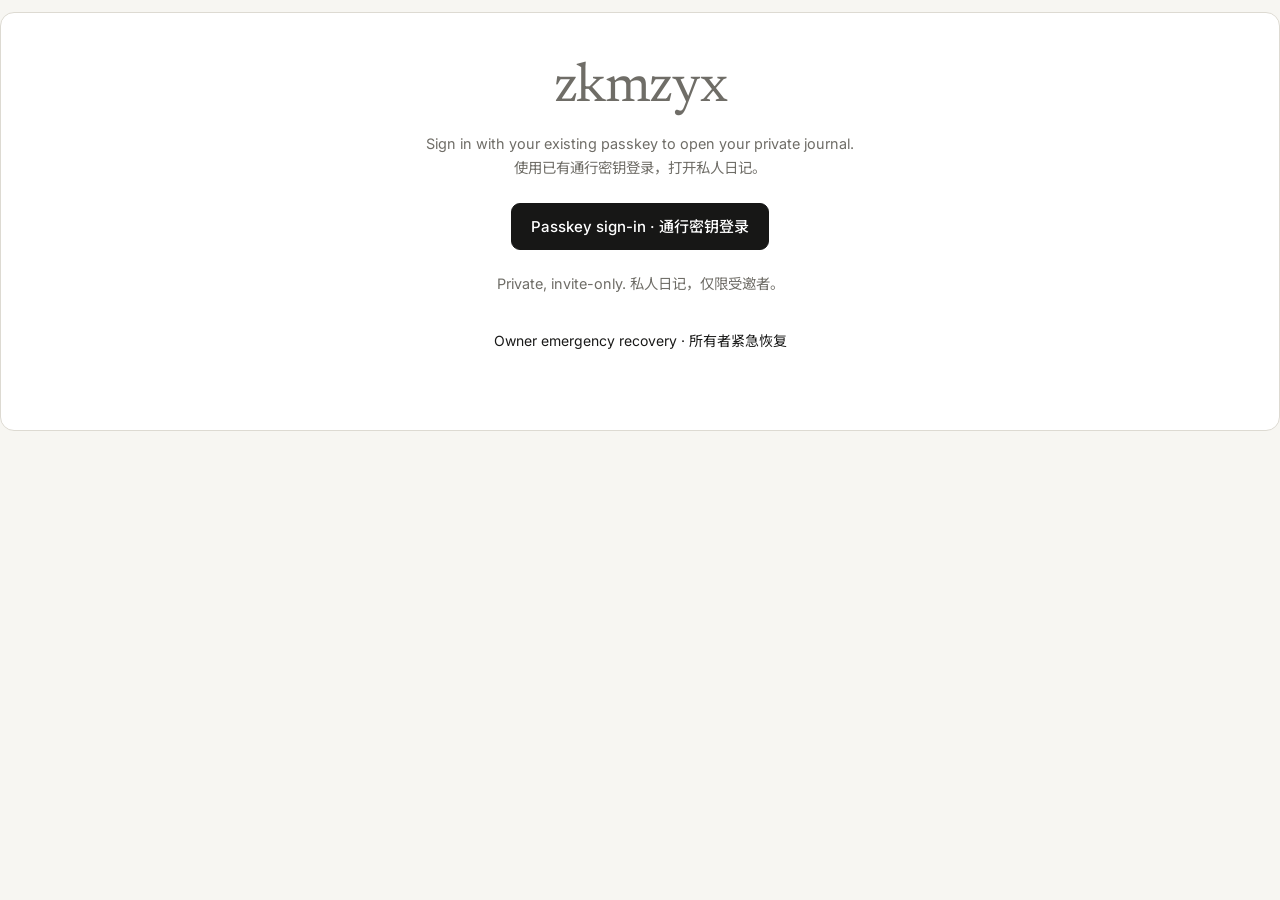
==== index.html @ 629f62f4 "Publish reviewed private journal frontend" ====
<!doctype html><html lang="en"><head><meta charset="UTF-8"><meta name="viewport" content="width=device-width, initial-scale=1"><meta http-equiv="Content-Security-Policy" content="default-src 'none'; script-src 'self'; style-src 'self' 'unsafe-inline'; connect-src https://zkmzyx-website-dev.zkmzyx.workers.dev; img-src 'self' blob: data:; font-src 'self'; base-uri 'none'; form-action 'none'; object-src 'none'; frame-src 'none'; upgrade-insecure-requests"><meta name="referrer" content="no-referrer"><meta name="robots" content="noindex,nofollow,noarchive"><meta name="zkmzyx-api-origin" content="https://zkmzyx-website-dev.zkmzyx.workers.dev"><link rel="icon" href="/favicon.svg"><title>zkmzyx · Private journal</title>  <script type="module" crossorigin src="/assets/index-D1jXeIMf.js"></script>
  <link rel="stylesheet" crossorigin href="/assets/index-BCODM-tG.css">
</head><body><div id="root"></div></body></html>
---- assets/index-BCODM-tG.css ----
@font-face{font-family:Newsreader;font-style:italic;font-weight:400 600;font-display:swap;src:url(/fonts/e4ebbecd55cc9a9fdd.woff2)format("woff2");unicode-range:U+102-103,U+110-111,U+128-129,U+168-169,U+1A0-1A1,U+1AF-1B0,U+300-301,U+303-304,U+308-309,U+323,U+329,U+1EA0-1EF9,U+20AB}@font-face{font-family:Newsreader;font-style:italic;font-weight:400 600;font-display:swap;src:url(/fonts/9be6fa3ed63ef2983a.woff2)format("woff2");unicode-range:U+100-2BA,U+2BD-2C5,U+2C7-2CC,U+2CE-2D7,U+2DD-2FF,U+304,U+308,U+329,U+1D00-1DBF,U+1E00-1E9F,U+1EF2-1EFF,U+2020,U+20A0-20AB,U+20AD-20C0,U+2113,U+2C60-2C7F,U+A720-A7FF}@font-face{font-family:Newsreader;font-style:italic;font-weight:400 600;font-display:swap;src:url(/fonts/baf9a106c6363383eb.woff2)format("woff2");unicode-range:U+??,U+131,U+152-153,U+2BB-2BC,U+2C6,U+2DA,U+2DC,U+304,U+308,U+329,U+2000-206F,U+20AC,U+2122,U+2191,U+2193,U+2212,U+2215,U+FEFF,U+FFFD}@font-face{font-family:Newsreader;font-style:normal;font-weight:400 600;font-display:swap;src:url(/fonts/4c1e3811b094e8ff31.woff2)format("woff2");unicode-range:U+102-103,U+110-111,U+128-129,U+168-169,U+1A0-1A1,U+1AF-1B0,U+300-301,U+303-304,U+308-309,U+323,U+329,U+1EA0-1EF9,U+20AB}@font-face{font-family:Newsreader;font-style:normal;font-weight:400 600;font-display:swap;src:url(/fonts/354e14ff8ed49326d3.woff2)format("woff2");unicode-range:U+100-2BA,U+2BD-2C5,U+2C7-2CC,U+2CE-2D7,U+2DD-2FF,U+304,U+308,U+329,U+1D00-1DBF,U+1E00-1E9F,U+1EF2-1EFF,U+2020,U+20A0-20AB,U+20AD-20C0,U+2113,U+2C60-2C7F,U+A720-A7FF}@font-face{font-family:Newsreader;font-style:normal;font-weight:400 600;font-display:swap;src:url(/fonts/2cbd493549502909cc.woff2)format("woff2");unicode-range:U+??,U+131,U+152-153,U+2BB-2BC,U+2C6,U+2DA,U+2DC,U+304,U+308,U+329,U+2000-206F,U+20AC,U+2122,U+2191,U+2193,U+2212,U+2215,U+FEFF,U+FFFD}@font-face{font-family:Noto Serif SC;font-style:normal;font-weight:400 600;font-display:swap;src:url(/fonts/3c78dda9b6346ba579.woff2)format("woff2");unicode-range:U+1F1E9-1F1F5,U+1F1F7-1F1FF,U+1F21A,U+1F232,U+1F234-1F237,U+1F250-1F251,U+1F300,U+1F302-1F308,U+1F30A-1F311,U+1F315,U+1F319-1F320,U+1F324,U+1F327,U+1F32A,U+1F32C-1F32D,U+1F330-1F357,U+1F359-1F37E}@font-face{font-family:Noto Serif SC;font-style:normal;font-weight:400 600;font-display:swap;src:url(/fonts/38ff0c5b9e624091f9.woff2)format("woff2");unicode-range:U+FEE3,U+FEF3,U+FF03-FF04,U+FF07,U+FF0A,U+FF17-FF19,U+FF1C-FF1D,U+FF20-FF3A,U+FF3C,U+FF3E-FF5B,U+FF5D,U+FF61-FF65,U+FF67-FF6A,U+FF6C,U+FF6F-FF78,U+FF7A-FF7D,U+FF80-FF84,U+FF86,U+FF89-FF8E,U+FF92,U+FF97-FF9B,U+FF9D-FF9F,U+FFE0-FFE4,U+FFE6,U+FFE9,U+FFEB,U+FFED,U+FFFC,U+1F004,U+1F170-1F171,U+1F192-1F195,U+1F198-1F19A,U+1F1E6-1F1E8}@font-face{font-family:Noto Serif SC;font-style:normal;font-weight:400 600;font-display:swap;src:url(/fonts/88734e7bddbfb605a5.woff2)format("woff2");unicode-range:U+F0A7,U+F0B2,U+F0B7,U+F0C9,U+F0D8,U+F0DA,U+F0DC-F0DD,U+F0E0,U+F0E6,U+F0EB,U+F0FC,U+F101,U+F104-F105,U+F107,U+F10B,U+F11B,U+F14B,U+F18A,U+F193,U+F1D6-F1D7,U+F244,U+F27A,U+F296,U+F2AE,U+F471,U+F4B3,U+F610-F611,U+F880-F881,U+F8EC,U+F8F5,U+F8FF,U+F901,U+F90A,U+F92C-F92D,U+F934,U+F937,U+F941,U+F965,U+F967,U+F969,U+F96B,U+F96F,U+F974,U+F978-F979,U+F97E,U+F981,U+F98A,U+F98E,U+F997,U+F99C,U+F9B2,U+F9B5,U+F9BA,U+F9BE,U+F9CA,U+F9D0-F9D1,U+F9DD,U+F9E0-F9E1,U+F9E4,U+F9F7,U+FA00-FA01,U+FA08,U+FA0A,U+FA11,U+FB01-FB02,U+FDFC,U+FE0E,U+FE30-FE31,U+FE33-FE44,U+FE49-FE52,U+FE54-FE57,U+FE59-FE66,U+FE68-FE6B,U+FE8E,U+FE92-FE93,U+FEAE,U+FEB8,U+FECB-FECC,U+FEE0}@font-face{font-family:Noto Serif SC;font-style:normal;font-weight:400 600;font-display:swap;src:url(/fonts/8019da5e73b711f195.woff2)format("woff2");unicode-range:U+9F83,U+9F85-9F8D,U+9F90-9F91,U+9F94-9F96,U+9F98,U+9F9B-9F9C,U+9F9E,U+9FA0,U+9FA2,U+9FF?,U+A001,U+A007,U+A025,U+A046-A047,U+A057,U+A072,U+A078-A079,U+A083,U+A085,U+A100,U+A118,U+A132,U+A134,U+A1F4,U+A242,U+A4A6,U+A4AA,U+A4B0-A4B1,U+A4B3,U+A9C1-A9C2,U+AC00-AC01,U+AC04,U+AC08,U+AC10-AC11,U+AC13-AC16,U+AC19,U+AC1C-AC1D,U+AC24,U+AC70-AC71,U+AC74,U+AC77-AC78,U+AC80-AC81,U+AC83,U+AC8C,U+AC90,U+AC9F-ACA0,U+ACA8-ACA9,U+ACAC,U+ACB0,U+ACBD,U+ACC1,U+ACC4,U+ACE0-ACE1,U+ACE4,U+ACE8,U+ACF3,U+ACF5,U+ACFC-ACFD,U+AD00,U+AD0C,U+AD11,U+AD1C,U+AD34,U+AD50,U+AD64,U+AD6C,U+AD70,U+AD74,U+AD7F,U+AD81,U+AD8C,U+ADC0,U+ADC8,U+ADDC,U+ADE0,U+ADF8-ADF9,U+ADFC,U+AE00,U+AE08-AE09,U+AE0B,U+AE30,U+AE34,U+AE38,U+AE40,U+AE4A,U+AE4C,U+AE54,U+AE68,U+AEBC,U+AED8,U+AF2C-AF2D}@font-face{font-family:Noto Serif SC;font-style:normal;font-weight:400 600;font-display:swap;src:url(/fonts/0cde2146e0ae0c0b31.woff2)format("woff2");unicode-range:U+9E30-9E33,U+9E35-9E3B,U+9E3E,U+9E40-9E44,U+9E46-9E4E,U+9E51,U+9E53,U+9E55-9E58,U+9E5A-9E5C,U+9E5E-9E63,U+9E66-9E6E,U+9E71,U+9E73,U+9E75,U+9E78-9E79,U+9E7C-9E7E,U+9E82,U+9E86-9E88,U+9E8B-9E8C,U+9E90-9E91,U+9E93,U+9E95,U+9E97,U+9E9D,U+9EA4-9EA5,U+9EA9-9EAA,U+9EB4-9EB5,U+9EB8-9EBA,U+9EBC-9EBF,U+9EC3,U+9EC9,U+9ECD,U+9ED0,U+9ED2-9ED3,U+9ED5-9ED6,U+9ED9,U+9EDC-9EDD,U+9EDF-9EE0,U+9EE2,U+9EE5,U+9EE7-9EEA,U+9EEF,U+9EF1,U+9EF3-9EF4,U+9EF6,U+9EF9,U+9EFB-9EFC,U+9EFE,U+9F0B,U+9F0D,U+9F10,U+9F14,U+9F17,U+9F19,U+9F22,U+9F29,U+9F2C,U+9F2F,U+9F31,U+9F37,U+9F39,U+9F3D-9F3E,U+9F41,U+9F4A-9F4B,U+9F51-9F52,U+9F61-9F63,U+9F66-9F67,U+9F80-9F81}@font-face{font-family:Noto Serif SC;font-style:normal;font-weight:400 600;font-display:swap;src:url(/fonts/639a2685bd8dc9b65e.woff2)format("woff2");unicode-range:U+9C82-9C83,U+9C85-9C8C,U+9C8E-9C92,U+9C94-9C9B,U+9C9E-9CA3,U+9CA5-9CA7,U+9CA9,U+9CAB,U+9CAD-9CAE,U+9CB1-9CB7,U+9CB9-9CBD,U+9CBF-9CC0,U+9CC3,U+9CC5-9CC7,U+9CC9-9CD1,U+9CD3-9CDA,U+9CDC-9CDD,U+9CDF,U+9CE1-9CE3,U+9CE5,U+9CE9,U+9CEE-9CEF,U+9CF3-9CF4,U+9CF6,U+9CFC-9CFD,U+9D02,U+9D08-9D09,U+9D12,U+9D1B,U+9D1E,U+9D26,U+9D28,U+9D37,U+9D3B,U+9D3F,U+9D51,U+9D59,U+9D5C-9D5D,U+9D5F-9D61,U+9D6C,U+9D70,U+9D72,U+9D7A,U+9D7E,U+9D84,U+9D89,U+9D8F,U+9D92,U+9DAF,U+9DB4,U+9DB8,U+9DBC,U+9DC4,U+9DC7,U+9DC9,U+9DD7,U+9DDF,U+9DF2,U+9DF9-9DFA,U+9E0A,U+9E11,U+9E1A,U+9E1E,U+9E20,U+9E22,U+9E28-9E2C,U+9E2E-9E2F}@font-face{font-family:Noto Serif SC;font-style:normal;font-weight:400 600;font-display:swap;src:url(/fonts/650dbda9c559c0b106.woff2)format("woff2");unicode-range:U+9A80,U+9A83,U+9A85,U+9A88-9A8A,U+9A8D-9A8E,U+9A90,U+9A92-9A93,U+9A95-9A96,U+9A98-9A99,U+9A9B-9AA2,U+9AA5,U+9AA7,U+9AAF-9AB1,U+9AB5-9AB6,U+9AB9-9ABA,U+9AC0-9AC4,U+9AC8,U+9ACB-9ACC,U+9ACE-9ACF,U+9AD1-9AD2,U+9AD9,U+9ADF,U+9AE1,U+9AE3,U+9AEA-9AEB,U+9AED-9AEF,U+9AF4,U+9AF9,U+9AFB,U+9B03-9B04,U+9B06,U+9B08,U+9B0D,U+9B0F-9B10,U+9B13,U+9B18,U+9B1A,U+9B1F,U+9B22-9B23,U+9B25,U+9B27-9B28,U+9B2A,U+9B2F,U+9B31-9B32,U+9B3B,U+9B43,U+9B46-9B49,U+9B4D-9B4E,U+9B51,U+9B56,U+9B58,U+9B5A,U+9B5C,U+9B5F,U+9B61-9B62,U+9B6F,U+9B77,U+9B80,U+9B88,U+9B8B,U+9B8E,U+9B91,U+9B9F-9BA0,U+9BA8,U+9BAA-9BAB,U+9BAD-9BAE,U+9BB0-9BB1,U+9BB8,U+9BC9-9BCA,U+9BD3,U+9BD6,U+9BDB,U+9BE8,U+9BF0-9BF1,U+9C02,U+9C10,U+9C15,U+9C24,U+9C2D,U+9C32,U+9C39,U+9C3B,U+9C40,U+9C47-9C49,U+9C53,U+9C57,U+9C64,U+9C72,U+9C77-9C78,U+9C7B,U+9C7F-9C80}@font-face{font-family:Noto Serif SC;font-style:normal;font-weight:400 600;font-display:swap;src:url(/fonts/96588c817d1b9ff77b.woff2)format("woff2");unicode-range:U+98DD,U+98E1-98E2,U+98E7-98EA,U+98EC,U+98EE-98EF,U+98F2,U+98F4,U+98FC-98FE,U+9903,U+9905,U+9908,U+990A,U+990C-990D,U+9913-9914,U+9918,U+991A-991B,U+991E,U+9921,U+9928,U+992C,U+992E,U+9935,U+9938-9939,U+993D-993E,U+9945,U+994B-994C,U+9951-9952,U+9954-9955,U+9957,U+995E,U+9963,U+9966-9969,U+996B-996C,U+996F,U+9974-9975,U+9977-9979,U+997D-997E,U+9980-9981,U+9983-9984,U+9987,U+998A-998B,U+998D-9991,U+9993-9995,U+9997-9998,U+99A5,U+99AB,U+99AD-99AE,U+99B1,U+99B3-99B4,U+99BC,U+99BF,U+99C1,U+99C3-99C6,U+99CC,U+99D0,U+99D2,U+99D5,U+99DB,U+99DD,U+99E1,U+99ED,U+99F1,U+99FF,U+9A01,U+9A03-9A04,U+9A0E-9A0F,U+9A11-9A13,U+9A19,U+9A1B,U+9A28,U+9A2B,U+9A30,U+9A32,U+9A37,U+9A40,U+9A45,U+9A4A,U+9A4D-9A4E,U+9A52,U+9A55,U+9A57,U+9A5A-9A5B,U+9A5F,U+9A62,U+9A65,U+9A69,U+9A6B,U+9A6E,U+9A75,U+9A77-9A7A,U+9A7D}@font-face{font-family:Noto Serif SC;font-style:normal;font-weight:400 600;font-display:swap;src:url(/fonts/6c51dc4aab4695a70c.woff2)format("woff2");unicode-range:U+975B-975C,U+9763,U+9765-9766,U+976C-976D,U+9773,U+9776,U+977A,U+977C,U+9784-9785,U+978E-978F,U+9791-9792,U+9794-9795,U+9798,U+979A,U+979E,U+97A3,U+97A5-97A6,U+97A8,U+97AB-97AC,U+97AE-97AF,U+97B2,U+97B4,U+97C6,U+97CB-97CC,U+97D3,U+97D8,U+97DC,U+97E1,U+97EA-97EB,U+97EE,U+97FB,U+97FE-97FF,U+9801-9803,U+9805-9806,U+9808,U+980C,U+9810-9814,U+9817-9818,U+981E,U+9820-9821,U+9824,U+9828,U+982B-982D,U+9830,U+9834,U+9838-9839,U+983C,U+9846,U+984D-984F,U+9851-9852,U+9854-9855,U+9857-9858,U+985A-985B,U+9862-9863,U+9865,U+9867,U+986B,U+986F-9871,U+9877-9878,U+987C,U+9880,U+9883,U+9885,U+9889,U+988B-988F,U+9893-9895,U+9899-989B,U+989E-989F,U+98A1-98A2,U+98A5-98A7,U+98A9,U+98AF,U+98B1,U+98B6,U+98BA,U+98BE,U+98C3-98C4,U+98C6-98C8,U+98CF-98D6,U+98DA-98DB}@font-face{font-family:Noto Serif SC;font-style:normal;font-weight:400 600;font-display:swap;src:url(/fonts/777e22bc8f62379b1a.woff2)format("woff2");unicode-range:U+95C4-95CA,U+95CC-95CD,U+95D4-95D6,U+95D8,U+95E1-95E2,U+95E9,U+95F0-95F1,U+95F3,U+95F6,U+95FC,U+95FE-95FF,U+9602-9604,U+9606-960D,U+960F,U+9611-9613,U+9615-9617,U+9619-961B,U+961D,U+9621,U+9628,U+962F,U+963C-963E,U+9641-9642,U+9649,U+9654,U+965B-965F,U+9661,U+9663,U+9665,U+9667-9668,U+966C,U+9670,U+9672-9674,U+9678,U+967A,U+967D,U+9682,U+9685,U+9688,U+968A,U+968D-968E,U+9695,U+9697-9698,U+969E,U+96A0,U+96A3-96A4,U+96A8,U+96AA,U+96B0-96B1,U+96B3-96B4,U+96B7-96B9,U+96BB-96BD,U+96C9,U+96CB,U+96CE,U+96D1-96D2,U+96D6,U+96D9,U+96DB-96DC,U+96DE,U+96E0,U+96E3,U+96E9,U+96EB,U+96F0-96F2,U+96F9,U+96FF,U+9701-9702,U+9705,U+9708,U+970A,U+970E-970F,U+9711,U+9719,U+9727,U+972A,U+972D,U+9730,U+973D,U+9742,U+9744,U+9748-9749,U+9750-9751,U+975A}@font-face{font-family:Noto Serif SC;font-style:normal;font-weight:400 600;font-display:swap;src:url(/fonts/29dcc8d4753e95476e.woff2)format("woff2");unicode-range:U+94F5,U+94F7,U+94F9,U+94FB-94FD,U+94FF,U+9503-9504,U+9506-9507,U+9509-950A,U+950D-950F,U+9511-9518,U+951A-9520,U+9522,U+9528-952D,U+9530-953A,U+953C-953F,U+9543-9546,U+9548-9550,U+9552-9555,U+9557-955B,U+955D-9568,U+956A-956D,U+9570-9574,U+9583,U+9586,U+9589,U+958E-958F,U+9591-9592,U+9594,U+9598-9599,U+959E-95A0,U+95A2-95A6,U+95A8-95B2,U+95B4,U+95B8-95C3}@font-face{font-family:Noto Serif SC;font-style:normal;font-weight:400 600;font-display:swap;src:url(/fonts/433932a0b80c0b8986.woff2)format("woff2");unicode-range:U+941C-942B,U+942D-942E,U+9432-9433,U+9435,U+9438,U+943A,U+943E,U+9444,U+944A,U+9451-9452,U+945A,U+9462-9463,U+9465,U+9470-9487,U+948A-9492,U+9494-9498,U+949A,U+949C-949D,U+94A1,U+94A3-94A4,U+94A8,U+94AA-94AD,U+94AF,U+94B2,U+94B4-94BA,U+94BC-94C0,U+94C4,U+94C6-94DB,U+94DE-94EC,U+94EE-94F1,U+94F3}@font-face{font-family:Noto Serif SC;font-style:normal;font-weight:400 600;font-display:swap;src:url(/fonts/2989ae00e6d92089db.woff2)format("woff2");unicode-range:U+92EC-92ED,U+92F0,U+92F3,U+92F8,U+92FC,U+9304,U+9306,U+9310,U+9312,U+9315,U+9318,U+931A,U+931E,U+9320-9322,U+9324,U+9326-9329,U+932B-932C,U+932F,U+9331-9332,U+9335-9336,U+933E,U+9340-9341,U+934A-9360,U+9362-9363,U+9365-936B,U+936E,U+9375,U+937E,U+9382,U+938A,U+938C,U+938F,U+9393-9394,U+9396-9397,U+939A,U+93A2,U+93A7,U+93AC-93CD,U+93D0-93D1,U+93D6-93D8,U+93DE-93DF,U+93E1-93E2,U+93E4,U+93F8,U+93FB,U+93FD,U+940E-941A}@font-face{font-family:Noto Serif SC;font-style:normal;font-weight:400 600;font-display:swap;src:url(/fonts/d6e45671ef57b31f5f.woff2)format("woff2");unicode-range:U+9163-9164,U+9169,U+9170,U+9172,U+9174,U+9179-917A,U+917D-917E,U+9182-9183,U+9185,U+918C-918D,U+9190-9191,U+919A,U+919C,U+91A1-91A4,U+91A8,U+91AA-91AF,U+91B4-91B5,U+91B8,U+91BA,U+91BE,U+91C0-91C1,U+91C6,U+91C8,U+91CB,U+91D0,U+91D2,U+91D7-91D8,U+91DD,U+91E3,U+91E6-91E7,U+91ED,U+91F0,U+91F5,U+91F9,U+9200,U+9205,U+9207-920A,U+920D-920E,U+9210,U+9214-9215,U+921C,U+921E,U+9221,U+9223-9227,U+9229-922A,U+922D,U+9234-9235,U+9237,U+9239-923A,U+923C-9240,U+9244-9246,U+9249,U+924E-924F,U+9251,U+9253,U+9257,U+925B,U+925E,U+9262,U+9264-9266,U+9268,U+926C,U+926F,U+9271,U+927B,U+927E,U+9280,U+9283,U+9285-928A,U+928E,U+9291,U+9293,U+9296,U+9298,U+929C-929D,U+92A8,U+92AB-92AE,U+92B3,U+92B6-92B7,U+92B9,U+92C1,U+92C5-92C6,U+92C8,U+92CC,U+92D0,U+92D2,U+92E4,U+92EA}@font-face{font-family:Noto Serif SC;font-style:normal;font-weight:400 600;font-display:swap;src:url(/fonts/901458a5eae4fbe2de.woff2)format("woff2");unicode-range:U+9004,U+900B,U+9011,U+9015-9016,U+901E,U+9021,U+9026,U+902D,U+902F,U+9031,U+9035-9036,U+9039-903A,U+9041,U+9044-9046,U+904A,U+904F-9052,U+9054-9055,U+9058-9059,U+905B-905E,U+9060-9062,U+9068-9069,U+906F,U+9072,U+9074,U+9076-907A,U+907C-907D,U+9081,U+9083,U+9085,U+9087-908B,U+908F,U+9095,U+9097,U+9099-909B,U+909D,U+90A0-90A1,U+90A8-90A9,U+90AC,U+90B0,U+90B2-90B4,U+90B6,U+90B8,U+90BA,U+90BD-90BE,U+90C3-90C5,U+90C7-90C8,U+90CF-90D0,U+90D3,U+90D5,U+90D7,U+90DA-90DC,U+90DE,U+90E2,U+90E4,U+90E6-90E7,U+90EA-90EB,U+90EF,U+90F4-90F5,U+90F7,U+90FE-9100,U+9104,U+9109,U+910C,U+9112,U+9114-9115,U+9118,U+911C,U+911E,U+9120,U+9122-9123,U+9127,U+912D,U+912F-9132,U+9139-913A,U+9143,U+9146,U+9149-914A,U+914C,U+914E-9150,U+9154,U+9157,U+915A,U+915D-915E,U+9161-9162}@font-face{font-family:Noto Serif SC;font-style:normal;font-weight:400 600;font-display:swap;src:url(/fonts/7f7692f8c2c063ece9.woff2)format("woff2");unicode-range:U+8E41-8E42,U+8E47,U+8E49-8E4B,U+8E50-8E53,U+8E59-8E5A,U+8E5F-8E60,U+8E64,U+8E69,U+8E6C,U+8E70,U+8E74,U+8E76,U+8E7A-8E7C,U+8E7F,U+8E84-8E85,U+8E87,U+8E89,U+8E8B,U+8E8D,U+8E8F-8E90,U+8E94,U+8E99,U+8E9C,U+8E9E,U+8EAA,U+8EAC,U+8EB0,U+8EB6,U+8EC0,U+8EC6,U+8ECA-8ECE,U+8ED2,U+8EDA,U+8EDF,U+8EE2,U+8EEB,U+8EF8,U+8EFB-8EFE,U+8F03,U+8F09,U+8F0B,U+8F12-8F15,U+8F1B,U+8F1D,U+8F1F,U+8F29-8F2A,U+8F2F,U+8F36,U+8F38,U+8F3B,U+8F3E-8F3F,U+8F44-8F45,U+8F49,U+8F4D-8F4E,U+8F5F,U+8F6B,U+8F6D,U+8F71-8F73,U+8F75-8F76,U+8F78-8F7A,U+8F7C,U+8F7E,U+8F81-8F82,U+8F84,U+8F87,U+8F8A-8F8B,U+8F8D-8F8F,U+8F94-8F95,U+8F97-8F9A,U+8FA6,U+8FAD-8FAF,U+8FB2,U+8FB5-8FB7,U+8FBA-8FBC,U+8FBF,U+8FC2,U+8FCB,U+8FCD,U+8FD3,U+8FD5,U+8FD7,U+8FDA,U+8FE2-8FE5,U+8FE8-8FE9,U+8FEE,U+8FF3-8FF4,U+8FF8,U+8FFA}@font-face{font-family:Noto Serif SC;font-style:normal;font-weight:400 600;font-display:swap;src:url(/fonts/cb0066eed0e6b801c2.woff2)format("woff2");unicode-range:U+8CBD,U+8CBF-8CC4,U+8CC7-8CC8,U+8CCA,U+8CCD,U+8CD1,U+8CD3,U+8CDB-8CDC,U+8CDE,U+8CE0,U+8CE2-8CE4,U+8CE6-8CE8,U+8CEA,U+8CED,U+8CF4,U+8CF8,U+8CFA,U+8CFC-8CFD,U+8D04-8D05,U+8D07-8D08,U+8D0A,U+8D0D,U+8D0F,U+8D13-8D14,U+8D16,U+8D1B,U+8D20,U+8D30,U+8D32-8D33,U+8D36,U+8D3B,U+8D3D,U+8D40,U+8D42-8D43,U+8D45-8D46,U+8D48-8D4A,U+8D4D,U+8D51,U+8D53,U+8D55,U+8D59,U+8D5C-8D5D,U+8D5F,U+8D61,U+8D66-8D67,U+8D6A,U+8D6D,U+8D71,U+8D73,U+8D84,U+8D90-8D91,U+8D94-8D95,U+8D99,U+8DA8,U+8DAF,U+8DB1,U+8DB5,U+8DB8,U+8DBA,U+8DBC,U+8DBF,U+8DC2,U+8DC4,U+8DC6,U+8DCB,U+8DCE-8DCF,U+8DD6-8DD7,U+8DDA-8DDB,U+8DDE,U+8DE1,U+8DE3-8DE4,U+8DE9,U+8DEB-8DEC,U+8DF0-8DF1,U+8DF6-8DFD,U+8E05,U+8E07,U+8E09-8E0A,U+8E0C,U+8E0E,U+8E10,U+8E14,U+8E1D-8E1F,U+8E23,U+8E26,U+8E2B-8E31,U+8E34-8E35,U+8E39-8E3A,U+8E3D,U+8E40}@font-face{font-family:Noto Serif SC;font-style:normal;font-weight:400 600;font-display:swap;src:url(/fonts/169612f4e95a63d89c.woff2)format("woff2");unicode-range:U+8B80,U+8B83,U+8B8A,U+8B8C,U+8B90,U+8B93,U+8B99-8B9A,U+8BA0,U+8BA3,U+8BA5-8BA7,U+8BAA-8BAC,U+8BB4-8BB5,U+8BB7,U+8BB9,U+8BC2-8BC3,U+8BC5,U+8BCB-8BCC,U+8BCE-8BD0,U+8BD2-8BD4,U+8BD6,U+8BD8-8BD9,U+8BDC,U+8BDF,U+8BE3-8BE4,U+8BE7-8BE9,U+8BEB-8BEC,U+8BEE,U+8BF0,U+8BF2-8BF3,U+8BF6,U+8BF9,U+8BFC-8BFD,U+8BFF-8C00,U+8C02,U+8C04,U+8C06-8C07,U+8C0C,U+8C0F,U+8C11-8C12,U+8C14-8C1B,U+8C1D-8C21,U+8C24-8C25,U+8C27,U+8C2A-8C2C,U+8C2E-8C30,U+8C32-8C36,U+8C3F,U+8C47-8C4C,U+8C4E-8C50,U+8C54-8C56,U+8C62,U+8C68,U+8C6C,U+8C73,U+8C78,U+8C7A,U+8C82,U+8C85,U+8C89-8C8A,U+8C8D-8C8E,U+8C90,U+8C93-8C94,U+8C98,U+8C9D-8C9E,U+8CA0-8CA2,U+8CA7-8CAC,U+8CAF-8CB0,U+8CB3-8CB4,U+8CB6-8CB9,U+8CBB-8CBC}@font-face{font-family:Noto Serif SC;font-style:normal;font-weight:400 600;font-display:swap;src:url(/fonts/e91afbe54132494cc5.woff2)format("woff2");unicode-range:U+8A15-8A18,U+8A1A-8A1B,U+8A1D,U+8A1F,U+8A22-8A23,U+8A25,U+8A2B,U+8A2D,U+8A31,U+8A33-8A34,U+8A36-8A38,U+8A3A,U+8A3C,U+8A3E,U+8A40-8A41,U+8A46,U+8A48,U+8A50,U+8A52,U+8A54-8A55,U+8A58,U+8A5B,U+8A5D-8A63,U+8A66,U+8A69-8A6B,U+8A6D-8A6E,U+8A70,U+8A72-8A73,U+8A7A,U+8A85,U+8A87,U+8A8A,U+8A8C-8A8D,U+8A90-8A92,U+8A95,U+8A98,U+8AA0-8AA1,U+8AA3-8AA6,U+8AA8-8AA9,U+8AAC-8AAE,U+8AB0,U+8AB2,U+8AB8-8AB9,U+8ABC,U+8ABE-8ABF,U+8AC7,U+8ACF,U+8AD2,U+8AD6-8AD7,U+8ADB-8ADC,U+8ADF,U+8AE1,U+8AE6-8AE8,U+8AEB,U+8AED-8AEE,U+8AF1,U+8AF3-8AF4,U+8AF7-8AF8,U+8AFA,U+8AFE,U+8B00-8B02,U+8B07,U+8B0A,U+8B0C,U+8B0E,U+8B10,U+8B17,U+8B19,U+8B1B,U+8B1D,U+8B20-8B21,U+8B26,U+8B28,U+8B2C,U+8B33,U+8B39,U+8B3E-8B3F,U+8B41,U+8B45,U+8B49,U+8B4C,U+8B4F,U+8B57-8B58,U+8B5A,U+8B5C,U+8B5E,U+8B60,U+8B6C,U+8B6F-8B70,U+8B72,U+8B74,U+8B77,U+8B7D}@font-face{font-family:Noto Serif SC;font-style:normal;font-weight:400 600;font-display:swap;src:url(/fonts/491affee7cac6eded6.woff2)format("woff2");unicode-range:U+8882,U+8884-8886,U+8888,U+888F,U+8892-8893,U+889B,U+88A2,U+88A4,U+88A6,U+88A8,U+88AA,U+88AE,U+88B1,U+88B4,U+88B7,U+88BC,U+88C0,U+88C6-88C9,U+88CE-88CF,U+88D1-88D3,U+88D8,U+88DB-88DD,U+88DF,U+88E1-88E3,U+88E5,U+88E8,U+88EC,U+88F0-88F1,U+88F3-88F4,U+88FC-88FE,U+8900,U+8902,U+8906-8907,U+8909-890C,U+8912-8915,U+8918-891B,U+8921,U+8925,U+892B,U+8930,U+8932,U+8934,U+8936,U+893B,U+893D,U+8941,U+894C,U+8955-8956,U+8959,U+895C,U+895E-8960,U+8966,U+896A,U+896C,U+896F-8970,U+8972,U+897B,U+897E,U+8980,U+8983,U+8985,U+8987-8988,U+898C,U+898F,U+8993,U+8997,U+899A,U+89A1,U+89A7,U+89A9-89AA,U+89B2-89B3,U+89B7,U+89C0,U+89C7,U+89CA-89CC,U+89CE-89D1,U+89D6,U+89DA,U+89DC,U+89DE,U+89E5,U+89E7,U+89EB,U+89EF,U+89F1,U+89F3-89F4,U+89F8,U+89FF,U+8A01-8A03,U+8A07-8A0A,U+8A0E-8A0F,U+8A13}@font-face{font-family:Noto Serif SC;font-style:normal;font-weight:400 600;font-display:swap;src:url(/fonts/da947b8c9cfdfc1f5c.woff2)format("woff2");unicode-range:U+86F4,U+86F8-86F9,U+86FB,U+86FE,U+8703,U+8706-870A,U+870D,U+8711-8713,U+871A,U+871E,U+8722-8723,U+8725,U+8729,U+872E,U+8731,U+8734,U+8737,U+873A-873B,U+873E-8740,U+8742,U+8747-8748,U+8753,U+8755,U+8757-8758,U+875D,U+875F,U+8762-8766,U+8768,U+876E,U+8770,U+8772,U+8775,U+8778,U+877B-877E,U+8782,U+8785,U+8788,U+878B,U+8793,U+8797,U+879A,U+879E-87A0,U+87A2-87A3,U+87A8,U+87AB-87AD,U+87AF,U+87B3,U+87B5,U+87BD,U+87C0,U+87C4,U+87C6,U+87CA-87CB,U+87D1-87D2,U+87DB-87DC,U+87DE,U+87E0,U+87E5,U+87EA,U+87EC,U+87EE,U+87F2-87F3,U+87FB,U+87FD-87FE,U+8802-8803,U+8805,U+880A-880B,U+880D,U+8813-8816,U+8819,U+881B,U+881F,U+8821,U+8823,U+8831-8832,U+8835-8836,U+8839,U+883B-883C,U+8844,U+8846,U+884A,U+884E,U+8852-8853,U+8855,U+8859,U+885B,U+885D-885E,U+8862,U+8864,U+8869-886A,U+886E-886F,U+8872,U+8879,U+887D-887F}@font-face{font-family:Noto Serif SC;font-style:normal;font-weight:400 600;font-display:swap;src:url(/fonts/4e0424a7693841818f.woff2)format("woff2");unicode-range:U+8548,U+854E,U+8553,U+8556-8557,U+8559,U+855E,U+8561,U+8564-8565,U+8568-856A,U+856D,U+856F-8570,U+8572,U+8576,U+8579-857B,U+8580,U+8585-8586,U+8588,U+858A,U+858F,U+8591,U+8594,U+8599,U+859C,U+85A2,U+85A4,U+85A6,U+85A8-85A9,U+85AB-85AC,U+85AE,U+85B7-85B9,U+85BE,U+85C1,U+85C7,U+85CD,U+85D0,U+85D3,U+85D5,U+85DC-85DD,U+85DF-85E0,U+85E5-85E6,U+85E8-85EA,U+85F4,U+85F9,U+85FE-85FF,U+8602,U+8605-8607,U+860A-860B,U+8616,U+8618,U+861A,U+8627,U+8629,U+862D,U+8638,U+863C,U+863F,U+864D,U+864F,U+8652-8655,U+865B-865C,U+865F,U+8662,U+8667,U+866C,U+866E,U+8671,U+8675,U+867A-867C,U+867F,U+868B,U+868D,U+8693,U+869C-869D,U+86A1,U+86A3-86A4,U+86A7-86A9,U+86AC,U+86AF-86B1,U+86B4-86B6,U+86BA,U+86C0,U+86C4,U+86C6,U+86C9-86CA,U+86CD-86D1,U+86D4,U+86D8,U+86DE-86DF,U+86E4,U+86E6,U+86E9,U+86ED,U+86EF-86F3}@font-face{font-family:Noto Serif SC;font-style:normal;font-weight:400 600;font-display:swap;src:url(/fonts/f01a667571926f6440.woff2)format("woff2");unicode-range:U+83C5,U+83C8-83C9,U+83CB,U+83D1,U+83D3-83D6,U+83D8,U+83DB,U+83DD,U+83DF,U+83E1,U+83E5,U+83EA-83EB,U+83F0,U+83F4,U+83F8-83F9,U+83FB,U+83FD,U+83FF,U+8401,U+8406,U+840A-840B,U+840F,U+8411,U+8418,U+841C,U+8420,U+8422-8424,U+8426,U+8429,U+842C,U+8438-8439,U+843B-843C,U+843F,U+8446-8447,U+8449,U+844E,U+8451-8452,U+8456,U+8459-845A,U+845C,U+8462,U+8466,U+846D,U+846F-8470,U+8473,U+8476-8478,U+847A,U+847D,U+8484-8485,U+8487,U+8489,U+848C,U+848E,U+8490,U+8493-8494,U+8497,U+849B,U+849E-849F,U+84A1,U+84A5,U+84A8,U+84AF,U+84B4,U+84B9-84BF,U+84C1-84C2,U+84C5-84C7,U+84CA-84CB,U+84CD,U+84D0-84D1,U+84D3,U+84D6,U+84DF-84E0,U+84E2-84E3,U+84E5-84E7,U+84EE,U+84F3,U+84F6,U+84FA,U+84FC,U+84FF-8500,U+850C,U+8511,U+8514-8515,U+8517-8518,U+851F,U+8523,U+8525-8526,U+8529,U+852B,U+852D,U+8532,U+8534-8535,U+8538-853A,U+853C,U+8543,U+8545}@font-face{font-family:Noto Serif SC;font-style:normal;font-weight:400 600;font-display:swap;src:url(/fonts/41d7b6024003b1fc63.woff2)format("woff2");unicode-range:U+82BC,U+82BE,U+82C0-82C2,U+82C4-82C8,U+82CA-82CC,U+82CE,U+82D0,U+82D2-82D3,U+82D5-82D6,U+82D8-82D9,U+82DC-82DE,U+82E0-82E4,U+82E7,U+82E9-82EB,U+82ED-82EE,U+82F3-82F4,U+82F7-82F8,U+82FA-8301,U+8306-8308,U+830C-830D,U+830F,U+8311,U+8313-8315,U+8318,U+831A-831B,U+831D,U+8324,U+8327,U+832A,U+832C-832D,U+832F,U+8331-8334,U+833A-833C,U+8340,U+8343-8345,U+8347-8348,U+834A,U+834C,U+834F,U+8351,U+8356,U+8358-835C,U+835E,U+8360,U+8364-8366,U+8368-836A,U+836C-836E,U+8373,U+8378,U+837B-837D,U+837F-8380,U+8382,U+8388,U+838A-838B,U+8392,U+8394,U+8396,U+8398-8399,U+839B-839C,U+83A0,U+83A2-83A3,U+83A8-83AA,U+83AE-83B0,U+83B3-83B4,U+83B6,U+83B8,U+83BA,U+83BC-83BD,U+83BF-83C0,U+83C2}@font-face{font-family:Noto Serif SC;font-style:normal;font-weight:400 600;font-display:swap;src:url(/fonts/c0941e37c98fbb7d13.woff2)format("woff2");unicode-range:U+8166-8169,U+816B,U+816D,U+8171,U+8173-8174,U+8178,U+817C-817D,U+8182,U+8188,U+8191,U+8198-819B,U+81A0,U+81A3,U+81A5-81A6,U+81A9,U+81B6,U+81BA-81BB,U+81BD,U+81BF,U+81C1,U+81C3,U+81C6,U+81C9-81CA,U+81CC-81CD,U+81D1,U+81D3-81D4,U+81D8,U+81DB-81DC,U+81DE-81DF,U+81E5,U+81E7-81E9,U+81EB-81EC,U+81EE-81EF,U+81F5,U+81F8,U+81FA,U+81FC,U+81FE,U+8200-8202,U+8204,U+8208-820A,U+820E-8210,U+8216-8218,U+821B-821C,U+8221-8224,U+8226-8228,U+822B,U+822D,U+822F,U+8232-8234,U+8237-8238,U+823A-823B,U+823E,U+8244,U+8249,U+824B,U+824F,U+8259-825A,U+825F,U+8266,U+8268,U+826E,U+8271,U+8276-8279,U+827D,U+827F,U+8283-8284,U+8288-828A,U+828D-8291,U+8293-8294,U+8296-8298,U+829F-82A1,U+82A3-82A4,U+82A7-82AB,U+82AE,U+82B0,U+82B2,U+82B4-82B6}@font-face{font-family:Noto Serif SC;font-style:normal;font-weight:400 600;font-display:swap;src:url(/fonts/01bf44e54df77a3ee9.woff2)format("woff2");unicode-range:U+8016,U+8018-8019,U+801C,U+801E,U+8026-802A,U+8031,U+8034-8035,U+8037,U+8043,U+804B,U+804D,U+8052,U+8056,U+8059,U+805E,U+8061,U+8068-8069,U+806E-8074,U+8076-8078,U+807C-8080,U+8082,U+8084-8085,U+8088,U+808F,U+8093,U+809C,U+809F,U+80AB,U+80AD-80AE,U+80B1,U+80B6-80B8,U+80BC-80BD,U+80C2,U+80C4,U+80CA,U+80CD,U+80D1,U+80D4,U+80D7,U+80D9-80DB,U+80DD,U+80E0,U+80E4-80E5,U+80E7-80ED,U+80EF-80F1,U+80F3-80F4,U+80FC,U+8101,U+8104-8105,U+8107-8108,U+810C-810E,U+8112-8115,U+8117-8119,U+811B-811F,U+8121-8130,U+8132-8134,U+8137,U+8139,U+813F-8140,U+8142,U+8146,U+8148,U+814D-814E,U+8151,U+8153,U+8158-815A,U+815E,U+8160}@font-face{font-family:Noto Serif SC;font-style:normal;font-weight:400 600;font-display:swap;src:url(/fonts/eddcb68d36379b0f56.woff2)format("woff2");unicode-range:U+7EF0-7EF2,U+7EF6,U+7EFA-7EFB,U+7EFE,U+7F01-7F04,U+7F08,U+7F0A-7F12,U+7F17,U+7F19,U+7F1B-7F1C,U+7F1F,U+7F21-7F23,U+7F25-7F28,U+7F2A-7F33,U+7F35-7F37,U+7F3D,U+7F42,U+7F44-7F45,U+7F4C-7F4D,U+7F52,U+7F54,U+7F58-7F59,U+7F5D,U+7F5F-7F61,U+7F63,U+7F65,U+7F68,U+7F70-7F71,U+7F73-7F75,U+7F77,U+7F79,U+7F7D-7F7E,U+7F85-7F86,U+7F88-7F89,U+7F8B-7F8C,U+7F90-7F91,U+7F94-7F96,U+7F98-7F9B,U+7F9D,U+7F9F,U+7FA3,U+7FA7-7FA9,U+7FAC-7FB2,U+7FB4,U+7FB6,U+7FB8,U+7FBC,U+7FBF-7FC0,U+7FC3,U+7FCA,U+7FCC,U+7FCE,U+7FD2,U+7FD5,U+7FD9-7FDB,U+7FDF,U+7FE3,U+7FE5-7FE7,U+7FE9,U+7FEB-7FEC,U+7FEE-7FEF,U+7FF1,U+7FF3-7FF4,U+7FF9-7FFA,U+7FFE,U+8004,U+8006,U+800B,U+800E,U+8011-8012,U+8014}@font-face{font-family:Noto Serif SC;font-style:normal;font-weight:400 600;font-display:swap;src:url(/fonts/5ba6ca6634958bb3fa.woff2)format("woff2");unicode-range:U+7DD2,U+7DD4,U+7DD6-7DD8,U+7DDA-7DE0,U+7DE2-7DE6,U+7DE8-7DED,U+7DEF,U+7DF1-7DF5,U+7DF7,U+7DF9,U+7DFB-7DFC,U+7DFE-7E02,U+7E04,U+7E08-7E0B,U+7E12,U+7E1B,U+7E1E,U+7E20,U+7E22-7E23,U+7E26,U+7E29,U+7E2B,U+7E2E-7E2F,U+7E31,U+7E37,U+7E39-7E3E,U+7E40,U+7E43-7E44,U+7E46-7E47,U+7E4A-7E4B,U+7E4D-7E4E,U+7E51,U+7E54-7E56,U+7E58-7E5B,U+7E5D-7E5E,U+7E61,U+7E66-7E67,U+7E69-7E6B,U+7E6D,U+7E70,U+7E73,U+7E77,U+7E79,U+7E7B-7E7D,U+7E81-7E82,U+7E8C-7E8D,U+7E8F,U+7E92-7E94,U+7E96,U+7E98,U+7E9A-7E9C,U+7E9E-7E9F,U+7EA1,U+7EA3,U+7EA5,U+7EA8-7EA9,U+7EAB,U+7EAD-7EAE,U+7EB0,U+7EBB,U+7EBE,U+7EC0-7EC2,U+7EC9,U+7ECB-7ECC,U+7ED0,U+7ED4,U+7ED7,U+7EDB,U+7EE0-7EE2,U+7EE5-7EE6,U+7EE8,U+7EEB}@font-face{font-family:Noto Serif SC;font-style:normal;font-weight:400 600;font-display:swap;src:url(/fonts/4c2f63c90bce3ed700.woff2)format("woff2");unicode-range:U+7CE8,U+7CEC,U+7CF0,U+7CF5-7CF9,U+7CFC,U+7CFE,U+7D00,U+7D04-7D0B,U+7D0D,U+7D10-7D14,U+7D17-7D19,U+7D1B-7D1F,U+7D21,U+7D24-7D26,U+7D28-7D2A,U+7D2C-7D2E,U+7D30-7D31,U+7D33,U+7D35-7D36,U+7D38-7D3A,U+7D40,U+7D42-7D44,U+7D46,U+7D4B-7D4C,U+7D4F,U+7D51,U+7D54-7D56,U+7D58,U+7D5B-7D5C,U+7D5E,U+7D61-7D63,U+7D66,U+7D68,U+7D6A-7D6C,U+7D6F,U+7D71-7D73,U+7D75-7D77,U+7D79-7D7A,U+7D7E,U+7D81,U+7D84-7D8B,U+7D8D,U+7D8F,U+7D91,U+7D94,U+7D96,U+7D98-7D9A,U+7D9C-7DA0,U+7DA2,U+7DA6,U+7DAA-7DB1,U+7DB4-7DB8,U+7DBA-7DBF,U+7DC1,U+7DC4,U+7DC7-7DC8,U+7DCA-7DCD,U+7DCF,U+7DD1}@font-face{font-family:Noto Serif SC;font-style:normal;font-weight:400 600;font-display:swap;src:url(/fonts/fd62ed363960d222e4.woff2)format("woff2");unicode-range:U+7BD3-7BD4,U+7BD9-7BDA,U+7BDD,U+7BE0-7BE1,U+7BE4-7BE6,U+7BE9-7BEA,U+7BEF,U+7BF4,U+7BF6,U+7BFC,U+7BFE,U+7C01,U+7C03,U+7C07-7C08,U+7C0A-7C0D,U+7C0F,U+7C11,U+7C15-7C16,U+7C19,U+7C1E-7C21,U+7C23-7C24,U+7C26,U+7C28-7C33,U+7C35,U+7C37-7C3B,U+7C3D-7C3E,U+7C40-7C41,U+7C43,U+7C47-7C48,U+7C4C,U+7C50,U+7C53-7C54,U+7C59,U+7C5F-7C60,U+7C63-7C65,U+7C6C,U+7C6E,U+7C72,U+7C74,U+7C79-7C7A,U+7C7C,U+7C81-7C82,U+7C84-7C85,U+7C88,U+7C8A-7C91,U+7C93-7C96,U+7C99,U+7C9B-7C9E,U+7CA0-7CA2,U+7CA6-7CA9,U+7CAC,U+7CAF-7CB3,U+7CB5-7CB7,U+7CBA-7CBD,U+7CBF-7CC2,U+7CC5,U+7CC7-7CC9,U+7CCC-7CCD,U+7CD7,U+7CDC,U+7CDE,U+7CE0,U+7CE4-7CE5,U+7CE7}@font-face{font-family:Noto Serif SC;font-style:normal;font-weight:400 600;font-display:swap;src:url(/fonts/56ee4ec6390a02b8aa.woff2)format("woff2");unicode-range:U+7AE6,U+7AF4-7AF7,U+7AFA-7AFB,U+7AFD-7B0A,U+7B0C,U+7B0E-7B0F,U+7B13,U+7B15-7B16,U+7B18-7B19,U+7B1E-7B20,U+7B22-7B25,U+7B29-7B2B,U+7B2D-7B2E,U+7B30-7B3B,U+7B3E-7B3F,U+7B41-7B42,U+7B44-7B47,U+7B4A,U+7B4C-7B50,U+7B58,U+7B5A,U+7B5C,U+7B60,U+7B66-7B67,U+7B69,U+7B6C-7B6F,U+7B72-7B76,U+7B7B-7B7D,U+7B7F,U+7B82,U+7B85,U+7B87,U+7B8B-7B96,U+7B98-7B99,U+7B9B-7B9F,U+7BA2-7BA4,U+7BA6-7BAC,U+7BAE-7BB0,U+7BB4,U+7BB7-7BB9,U+7BBB,U+7BC0-7BC1,U+7BC3-7BC4,U+7BC6,U+7BC8-7BCC,U+7BD1}@font-face{font-family:Noto Serif SC;font-style:normal;font-weight:400 600;font-display:swap;src:url(/fonts/dc2299e875b4577a9c.woff2)format("woff2");unicode-range:U+798B-798E,U+7992,U+7994-7995,U+7997-7998,U+799A-799C,U+799F,U+79A3-79A6,U+79A8-79AC,U+79AE-79B1,U+79B3-79B5,U+79B8,U+79BA,U+79BF,U+79C2,U+79C6,U+79C8,U+79CF,U+79D5-79D6,U+79DD-79DE,U+79E3,U+79E7-79E8,U+79EB,U+79ED,U+79F4,U+79F7-79F8,U+79FA,U+79FE,U+7A02-7A03,U+7A05,U+7A0A,U+7A14,U+7A17,U+7A19,U+7A1C,U+7A1E-7A1F,U+7A23,U+7A25-7A26,U+7A2C,U+7A2E,U+7A30-7A32,U+7A36-7A37,U+7A39,U+7A3C,U+7A40,U+7A42,U+7A47,U+7A49,U+7A4C-7A4F,U+7A51,U+7A55,U+7A5B,U+7A5D-7A5E,U+7A62-7A63,U+7A66,U+7A68-7A69,U+7A6B,U+7A70,U+7A78,U+7A80,U+7A85-7A88,U+7A8A,U+7A90,U+7A93-7A96,U+7A98,U+7A9B-7A9C,U+7A9E,U+7AA0-7AA1,U+7AA3,U+7AA8-7AAA,U+7AAC-7AB0,U+7AB3,U+7AB8,U+7ABA,U+7ABD-7ABF,U+7AC4-7AC5,U+7AC7-7AC8,U+7ACA,U+7AD1-7AD2,U+7ADA-7ADD,U+7AE1,U+7AE4}@font-face{font-family:Noto Serif SC;font-style:normal;font-weight:400 600;font-display:swap;src:url(/fonts/63d080ee9a10890228.woff2)format("woff2");unicode-range:U+784C,U+784E-7854,U+7856-7857,U+7859-785A,U+7865,U+7869-786A,U+786D,U+786F,U+7876-7877,U+787C,U+787E-787F,U+7881,U+7887-7889,U+7893-7894,U+7898-789E,U+78A1,U+78A3,U+78A5,U+78A9,U+78AD,U+78B2,U+78B4,U+78B6,U+78B9-78BA,U+78BC,U+78BF,U+78C3,U+78C9,U+78CB,U+78D0-78D2,U+78D4,U+78D9-78DA,U+78DC,U+78DE,U+78E1,U+78E5-78E6,U+78EA,U+78EC,U+78EF,U+78F1-78F2,U+78F4,U+78FA-78FB,U+78FE,U+7901-7902,U+7905,U+7907,U+7909,U+790B-790C,U+790E,U+7910,U+7913,U+7919-791B,U+791E-791F,U+7921,U+7924,U+7926,U+792A-792B,U+7934,U+7936,U+7939,U+793B,U+793D,U+7940,U+7942-7943,U+7945-7947,U+7949-794A,U+794C,U+794E-7951,U+7953-7955,U+7957-795A,U+795C,U+795F-7960,U+7962,U+7964,U+7966-7967,U+7969,U+796B,U+796F,U+7972,U+7974,U+7979,U+797B-797C,U+797E-7980,U+7982,U+7986-7987,U+7989-798A}@font-face{font-family:Noto Serif SC;font-style:normal;font-weight:400 600;font-display:swap;src:url(/fonts/eb0f11c2df267be86d.woff2)format("woff2");unicode-range:U+7722,U+7726,U+7728,U+772B-7730,U+7732-7736,U+7739-773A,U+773D-773F,U+7743,U+7746-7747,U+774C-774F,U+7751-7752,U+7758-775A,U+775C-775E,U+7762,U+7765-7766,U+7768-776A,U+776C-776D,U+7771-7772,U+777A,U+777C-777E,U+7780,U+7785,U+7787,U+778B-778D,U+778F-7791,U+7793,U+779E-77A0,U+77A2,U+77A5,U+77AD,U+77AF,U+77B4-77B7,U+77BD-77C0,U+77C2,U+77C5,U+77C7,U+77CD,U+77D6-77D7,U+77D9-77DA,U+77DD-77DE,U+77E7,U+77EA,U+77EC,U+77EF,U+77F8,U+77FB,U+77FD-77FE,U+7800,U+7803,U+7806,U+7809,U+780F-7812,U+7815,U+7817-7818,U+781A-781F,U+7821-7823,U+7825-7827,U+7829,U+782B-7830,U+7832-7833,U+7835,U+7837,U+7839-783C,U+783E,U+7841-7844,U+7847-7849,U+784B}@font-face{font-family:Noto Serif SC;font-style:normal;font-weight:400 600;font-display:swap;src:url(/fonts/5fed28ad2bd74aa670.woff2)format("woff2");unicode-range:U+7613-7619,U+761B-761D,U+761F-7622,U+7625,U+7627-762A,U+762E-7630,U+7632-7635,U+7638-763A,U+763C-763D,U+763F-7640,U+7642-7643,U+7647-7648,U+764D-764E,U+7652,U+7654,U+7658,U+765A,U+765C,U+765E-765F,U+7661-7663,U+7665,U+7669,U+766C,U+766E-766F,U+7671-7673,U+7675-7676,U+7678-767A,U+767F,U+7681,U+7683,U+7688,U+768A-768C,U+768E,U+7690-7692,U+7695,U+7698,U+769A-769B,U+769D-76A0,U+76A2,U+76A4-76A7,U+76AB-76AC,U+76AF-76B0,U+76B2,U+76B4-76B5,U+76BA-76BB,U+76BF,U+76C2-76C3,U+76C5,U+76C9,U+76CC-76CE,U+76DC-76DE,U+76E1-76EA,U+76F1,U+76F9-76FB,U+76FD,U+76FF-7700,U+7703-7704,U+7707-7708,U+770C-770F,U+7712,U+7714,U+7716,U+7719-771B,U+771E,U+7721}@font-face{font-family:Noto Serif SC;font-style:normal;font-weight:400 600;font-display:swap;src:url(/fonts/83c090b8548de47e27.woff2)format("woff2");unicode-range:U+750D,U+750F,U+7511,U+7513,U+7515,U+7517,U+7519,U+7521-7527,U+752A,U+752C-752D,U+752F,U+7534,U+7536,U+753A,U+753E,U+7540,U+7544,U+7547-754B,U+754D-754E,U+7550-7553,U+7556-7557,U+755A-755B,U+755D-755E,U+7560,U+7562,U+7564,U+7566-7568,U+756B-756C,U+756F-7573,U+7575,U+7579-757C,U+757E-757F,U+7581-7584,U+7587,U+7589-758E,U+7590,U+7592,U+7594,U+7596,U+7599-759A,U+759D,U+759F-75A0,U+75A3,U+75A5,U+75A8,U+75AC-75AD,U+75B0-75B1,U+75B3-75B5,U+75B8,U+75BD,U+75C1-75C4,U+75C8-75CA,U+75CC-75CD,U+75D4,U+75D6,U+75D9,U+75DE,U+75E0,U+75E2-75E4,U+75E6-75EA,U+75F1-75F3,U+75F7,U+75F9-75FA,U+75FC,U+75FE-7601,U+7603,U+7605-7606,U+7608-760E,U+7610-7612}@font-face{font-family:Noto Serif SC;font-style:normal;font-weight:400 600;font-display:swap;src:url(/fonts/3048dd267251388c9d.woff2)format("woff2");unicode-range:U+73F0,U+73F2,U+73F4-73F5,U+73F7,U+73F9-73FA,U+73FC-73FD,U+73FF-7402,U+7404,U+7407-7408,U+740A-740F,U+7418,U+741A-741C,U+741E,U+7424-7425,U+7428-7429,U+742C-7430,U+7432,U+7435-7436,U+7438-743B,U+743E-7441,U+7443-7446,U+7448,U+744A-744B,U+7452,U+7457,U+745B,U+745D,U+7460,U+7462-7465,U+7467-746A,U+746D,U+746F,U+7471,U+7473-7474,U+7477,U+747A,U+747E,U+7481-7482,U+7484,U+7486,U+7488-748B,U+748E-748F,U+7493,U+7498,U+749A,U+749C-74A0,U+74A3,U+74A6,U+74A9-74AA,U+74AE,U+74B0-74B2,U+74B6,U+74B8-74BA,U+74BD,U+74BF,U+74C1,U+74C3,U+74C5,U+74C8,U+74CA,U+74CC,U+74CF,U+74D1-74D2,U+74D4-74D5,U+74D8-74DB,U+74DE-74E0,U+74E2,U+74E4-74E5,U+74E7-74E9,U+74EE-74EF,U+74F4,U+74FF,U+7501,U+7503,U+7505,U+7508}@font-face{font-family:Noto Serif SC;font-style:normal;font-weight:400 600;font-display:swap;src:url(/fonts/3140c3b1fb8152cde9.woff2)format("woff2");unicode-range:U+72E6,U+72E8,U+72EF-72F0,U+72F2-72F4,U+72F6-72F7,U+72F9-72FB,U+72FD,U+7300-7304,U+7307,U+730A-730C,U+7313-7317,U+731D-7322,U+7327,U+7329,U+732C-732D,U+7330-7331,U+7333,U+7335-7337,U+7339,U+733D-733E,U+7340,U+7342,U+7344-7345,U+734A,U+734D-7350,U+7352,U+7355,U+7357,U+7359,U+735F-7360,U+7362-7363,U+7365,U+7368,U+736C-736D,U+736F-7370,U+7372,U+7374-7376,U+7378,U+737A-737B,U+737D-737E,U+7382-7383,U+7386,U+7388,U+738A,U+738C-7393,U+7395,U+7397-739A,U+739C,U+739E,U+73A0-73A3,U+73A5-73A8,U+73AA,U+73AD,U+73B1,U+73B3,U+73B6-73B7,U+73B9,U+73C2,U+73C5-73C9,U+73CC,U+73CE-73D0,U+73D2,U+73D6,U+73D9,U+73DB-73DE,U+73E3,U+73E5-73EA,U+73EE-73EF}@font-face{font-family:Noto Serif SC;font-style:normal;font-weight:400 600;font-display:swap;src:url(/fonts/478838fc7c6140e1e3.woff2)format("woff2");unicode-range:U+71A8,U+71AF,U+71B1-71BC,U+71BE,U+71C1-71C2,U+71C4,U+71C8-71CB,U+71CE-71D0,U+71D2,U+71D4,U+71D9-71DA,U+71DC,U+71DF-71E0,U+71E6-71E8,U+71EA,U+71ED-71EE,U+71F4,U+71F6,U+71F9,U+71FB-71FC,U+71FF-7200,U+7207,U+720C-720D,U+7210,U+7216,U+721A-721E,U+7223,U+7228,U+722B,U+722D-722E,U+7230,U+7232,U+723A-723C,U+723E-7242,U+7246,U+724B,U+724D-724E,U+7252,U+7256,U+7258,U+725A,U+725C-725D,U+7260,U+7264-7266,U+726A,U+726C,U+726E-726F,U+7271,U+7273-7274,U+7278,U+727B,U+727D-727E,U+7281-7282,U+7284,U+7287,U+728A,U+728D,U+728F,U+7292,U+729B,U+729F-72A0,U+72A7,U+72AD-72AE,U+72B0-72B5,U+72B7-72B8,U+72BA-72BE,U+72C0-72C1,U+72C3,U+72C5-72C6,U+72C8,U+72CC-72CE,U+72D2,U+72D6,U+72DB,U+72DD-72DF,U+72E1,U+72E5}@font-face{font-family:Noto Serif SC;font-style:normal;font-weight:400 600;font-display:swap;src:url(/fonts/7fabad2bc0feb9e504.woff2)format("woff2");unicode-range:U+700B,U+700D,U+7015,U+7018,U+701B,U+701D-701F,U+7023,U+7026-7028,U+702C,U+702E-7030,U+7035,U+7037,U+7039-703A,U+703C-703E,U+7044,U+7049-704B,U+704F,U+7051,U+7058,U+705A,U+705C-705E,U+7061,U+7064,U+7066,U+706C,U+707D,U+7080-7081,U+7085-7086,U+708A,U+708F,U+7091,U+7094-7095,U+7098-7099,U+709C-709D,U+709F,U+70A4,U+70A9-70AA,U+70AF-70B2,U+70B4-70B7,U+70BB,U+70C0,U+70C3,U+70C7,U+70CB,U+70CE-70CF,U+70D4,U+70D9-70DA,U+70DC-70DD,U+70E0,U+70E9,U+70EC,U+70F7,U+70FA,U+70FD,U+70FF,U+7104,U+7108-7109,U+710C,U+7110,U+7113-7114,U+7116-7118,U+711C,U+711E,U+7120,U+712E-712F,U+7131,U+713C,U+7142,U+7144-7147,U+7149-714B,U+7150,U+7152,U+7155-7156,U+7159-715A,U+715C,U+7161,U+7165-7166,U+7168-7169,U+716D,U+7173-7174,U+7176,U+7178,U+717A,U+717D,U+717F-7180,U+7184,U+7186-7188,U+7192,U+7198,U+719C,U+71A0,U+71A4-71A5}@font-face{font-family:Noto Serif SC;font-style:normal;font-weight:400 600;font-display:swap;src:url(/fonts/82be9f50f5ea78a60d.woff2)format("woff2");unicode-range:U+6ED9,U+6EDB,U+6EDD,U+6EDF-6EE0,U+6EE2,U+6EE6,U+6EEA,U+6EEC,U+6EEE-6EEF,U+6EF2-6EF3,U+6EF7-6EFA,U+6EFE,U+6F01,U+6F03,U+6F08-6F09,U+6F15-6F16,U+6F19,U+6F22-6F25,U+6F28-6F2A,U+6F2C-6F2D,U+6F2F,U+6F32,U+6F36-6F38,U+6F3F,U+6F43-6F46,U+6F48,U+6F4B,U+6F4E-6F4F,U+6F51,U+6F54-6F57,U+6F59-6F5B,U+6F5E-6F5F,U+6F61,U+6F64-6F67,U+6F69-6F6C,U+6F6F-6F72,U+6F74-6F76,U+6F78-6F7E,U+6F80-6F83,U+6F86,U+6F89,U+6F8B-6F8D,U+6F90,U+6F92,U+6F94,U+6F97-6F98,U+6F9B,U+6FA3-6FA5,U+6FA7,U+6FAA,U+6FAF,U+6FB1,U+6FB4,U+6FB6,U+6FB9,U+6FC1-6FCB,U+6FD1-6FD3,U+6FD5,U+6FDB,U+6FDE-6FE1,U+6FE4,U+6FE9,U+6FEB-6FEC,U+6FEE-6FF1,U+6FFA,U+6FFE,U+7005-7006,U+7009}@font-face{font-family:Noto Serif SC;font-style:normal;font-weight:400 600;font-display:swap;src:url(/fonts/f1b9d429b1564faeed.woff2)format("woff2");unicode-range:U+6DC3,U+6DC5-6DC6,U+6DC9,U+6DCC,U+6DCF,U+6DD2-6DD3,U+6DD6,U+6DD9-6DDE,U+6DE0,U+6DE4,U+6DE6,U+6DE8-6DEA,U+6DEC,U+6DEF-6DF0,U+6DF5-6DF6,U+6DF8,U+6DFA,U+6DFC,U+6E03-6E04,U+6E07-6E09,U+6E0B-6E0C,U+6E0E,U+6E11,U+6E13,U+6E15-6E16,U+6E19-6E1B,U+6E1E-6E1F,U+6E22,U+6E25-6E27,U+6E2B-6E2C,U+6E36-6E37,U+6E39-6E3A,U+6E3C-6E41,U+6E44-6E45,U+6E47,U+6E49-6E4B,U+6E4D-6E4E,U+6E51,U+6E53-6E55,U+6E5C-6E5F,U+6E61-6E63,U+6E65-6E67,U+6E6A-6E6B,U+6E6D-6E70,U+6E72-6E74,U+6E76-6E78,U+6E7C,U+6E80-6E82,U+6E86-6E87,U+6E89,U+6E8D,U+6E8F,U+6E96,U+6E98,U+6E9D-6E9F,U+6EA1,U+6EA5-6EA7,U+6EAB,U+6EB1-6EB2,U+6EB4,U+6EB7,U+6EBB-6EBD,U+6EBF-6EC6,U+6EC8-6EC9,U+6ECC,U+6ECF-6ED0,U+6ED3-6ED4,U+6ED7-6ED8}@font-face{font-family:Noto Serif SC;font-style:normal;font-weight:400 600;font-display:swap;src:url(/fonts/c8799c5254491f33c3.woff2)format("woff2");unicode-range:U+6CB1-6CB2,U+6CB4-6CB5,U+6CB7,U+6CBA,U+6CBC-6CBD,U+6CC1-6CC3,U+6CC5-6CC7,U+6CD0-6CD4,U+6CD6-6CD7,U+6CD9-6CDA,U+6CDE-6CE0,U+6CE4,U+6CE6,U+6CE9,U+6CEB-6CEF,U+6CF1-6CF2,U+6CF6-6CF7,U+6CFA,U+6CFE,U+6D03-6D05,U+6D07-6D08,U+6D0A,U+6D0C,U+6D0E-6D11,U+6D13-6D14,U+6D16,U+6D18-6D1A,U+6D1C,U+6D1F,U+6D22-6D23,U+6D26-6D29,U+6D2B,U+6D2E-6D30,U+6D33,U+6D35-6D36,U+6D38-6D3A,U+6D3C,U+6D3F,U+6D42-6D44,U+6D48-6D49,U+6D4D,U+6D50,U+6D52,U+6D54,U+6D56-6D58,U+6D5A-6D5C,U+6D5E,U+6D60-6D61,U+6D63-6D65,U+6D67,U+6D6C-6D6D,U+6D6F,U+6D75,U+6D7B-6D7D,U+6D87,U+6D8A,U+6D8E,U+6D90-6D9A,U+6D9C-6DA0,U+6DA2-6DA3,U+6DA7,U+6DAA-6DAC,U+6DAE,U+6DB3-6DB4,U+6DB6,U+6DB8,U+6DBC,U+6DBF,U+6DC2}@font-face{font-family:Noto Serif SC;font-style:normal;font-weight:400 600;font-display:swap;src:url(/fonts/e3af4edda78f523738.woff2)format("woff2");unicode-range:U+6B83-6B86,U+6B89,U+6B8D,U+6B91-6B93,U+6B95,U+6B97-6B98,U+6B9A-6B9B,U+6B9E,U+6BA1-6BA4,U+6BA9-6BAA,U+6BAD,U+6BAF-6BB0,U+6BB2-6BB3,U+6BBA-6BBD,U+6BC0,U+6BC2,U+6BC6,U+6BCA-6BCC,U+6BCE,U+6BD0-6BD1,U+6BD3,U+6BD6-6BD8,U+6BDA,U+6BE1,U+6BE6,U+6BEC,U+6BF1,U+6BF3-6BF5,U+6BF9,U+6BFD,U+6C05-6C08,U+6C0D,U+6C10,U+6C15-6C1A,U+6C21,U+6C23-6C26,U+6C29-6C2D,U+6C30-6C33,U+6C35-6C37,U+6C39-6C3A,U+6C3C-6C3F,U+6C46,U+6C4A-6C4C,U+6C4E-6C50,U+6C54,U+6C56,U+6C59-6C5C,U+6C5E,U+6C63,U+6C67-6C69,U+6C6B,U+6C6D,U+6C6F,U+6C72-6C74,U+6C78-6C7A,U+6C7C,U+6C84-6C87,U+6C8B-6C8C,U+6C8F,U+6C91,U+6C93-6C96,U+6C98,U+6C9A,U+6C9D,U+6CA2-6CA4,U+6CA8-6CA9,U+6CAC-6CAE}@font-face{font-family:Noto Serif SC;font-style:normal;font-weight:400 600;font-display:swap;src:url(/fonts/4d8142e3ad8d188c72.woff2)format("woff2");unicode-range:U+69FE-6A01,U+6A06,U+6A09,U+6A0B,U+6A11,U+6A13,U+6A17-6A19,U+6A1B,U+6A1E,U+6A23,U+6A28-6A29,U+6A2B,U+6A2F-6A30,U+6A35,U+6A38-6A40,U+6A46-6A48,U+6A4A-6A4B,U+6A4E,U+6A50,U+6A52,U+6A5B,U+6A5E,U+6A62,U+6A65-6A67,U+6A6B,U+6A79,U+6A7C,U+6A7E-6A7F,U+6A84,U+6A86,U+6A8E,U+6A90-6A91,U+6A94,U+6A97,U+6A9C,U+6A9E,U+6AA0,U+6AA2,U+6AA4,U+6AA9,U+6AAB,U+6AAE-6AB0,U+6AB2-6AB3,U+6AB5,U+6AB7-6AB8,U+6ABA-6ABB,U+6ABD,U+6ABF,U+6AC2-6AC4,U+6AC6,U+6AC8,U+6ACC,U+6ACE,U+6AD2-6AD3,U+6AD8-6ADC,U+6ADF-6AE0,U+6AE4-6AE5,U+6AE7-6AE8,U+6AFB,U+6B04-6B05,U+6B0D-6B13,U+6B16-6B17,U+6B19,U+6B24-6B25,U+6B2C,U+6B37-6B39,U+6B3B,U+6B3D,U+6B43,U+6B46,U+6B4E,U+6B50,U+6B53-6B54,U+6B58-6B59,U+6B5B,U+6B60,U+6B69,U+6B6D,U+6B6F-6B70,U+6B73-6B74,U+6B77-6B7A,U+6B80-6B82}@font-face{font-family:Noto Serif SC;font-style:normal;font-weight:400 600;font-display:swap;src:url(/fonts/8fcfe2eec94527f082.woff2)format("woff2");unicode-range:U+68D3,U+68D7,U+68DD,U+68DF,U+68E1,U+68E3-68E4,U+68E6-68ED,U+68EF-68F0,U+68F2,U+68F4,U+68F6-68F7,U+68F9,U+68FB-68FD,U+68FF-6902,U+6906-6908,U+690B,U+6910,U+691A-691C,U+691F-6920,U+6924-6925,U+692A,U+692D,U+6934,U+6939,U+693C-6945,U+694A-694B,U+6952-6954,U+6957,U+6959,U+695B,U+695D,U+695F,U+6962-6964,U+6966,U+6968-696C,U+696E-696F,U+6971,U+6973-6974,U+6978-6979,U+697D,U+697F-6980,U+6985,U+6987-698A,U+698D-698E,U+6994-6999,U+699B,U+69A3-69A4,U+69A6-69A7,U+69AB,U+69AD-69AE,U+69B1,U+69B7,U+69BB-69BC,U+69C1,U+69C3-69C5,U+69C7,U+69CA-69CE,U+69D0-69D1,U+69D3-69D4,U+69D7-69DA,U+69E0,U+69E4,U+69E6,U+69EC-69ED,U+69F1-69F3,U+69F8,U+69FA-69FC}@font-face{font-family:Noto Serif SC;font-style:normal;font-weight:400 600;font-display:swap;src:url(/fonts/34c0c9b132f7911674.woff2)format("woff2");unicode-range:U+678B-678D,U+678F,U+6792-6793,U+6796,U+6798,U+679E-67A1,U+67A5,U+67A7-67A9,U+67AC-67AD,U+67B0-67B1,U+67B3,U+67B5,U+67B7,U+67B9,U+67BB-67BC,U+67C0-67C1,U+67C3,U+67C5-67CA,U+67D1-67D2,U+67D7-67D9,U+67DD-67DF,U+67E2-67E4,U+67E6-67E9,U+67F0,U+67F5,U+67F7-67F8,U+67FA-67FB,U+67FD-67FE,U+6800-6801,U+6803-6804,U+6806,U+6809-680A,U+680C,U+680E,U+6812,U+681D-681F,U+6822,U+6824-6829,U+682B-682D,U+6831-6835,U+683B,U+683E,U+6840-6841,U+6844-6845,U+6849,U+684E,U+6853,U+6855-6856,U+685C-685D,U+685F-6862,U+6864,U+6866-6868,U+686B,U+686F,U+6872,U+6874,U+6877,U+687F,U+6883,U+6886,U+688F,U+689B,U+689F-68A0,U+68A2-68A3,U+68B1,U+68B6,U+68B9-68BA,U+68BC-68BF,U+68C1-68C4,U+68C6,U+68C8,U+68CA,U+68CC,U+68D0-68D1}@font-face{font-family:Noto Serif SC;font-style:normal;font-weight:400 600;font-display:swap;src:url(/fonts/81441e987718e80ee7.woff2)format("woff2");unicode-range:U+6631,U+6633-6634,U+6636,U+663A-663B,U+663D,U+6641,U+6644-6645,U+6649,U+664C,U+664F,U+6654,U+6659,U+665B,U+665D-665E,U+6660-6667,U+6669,U+666B-666C,U+6671,U+6673,U+6677-6679,U+667C,U+6680-6681,U+6684-6685,U+6688-6689,U+668B-668E,U+6690,U+6692,U+6695,U+6698,U+669A,U+669D,U+669F-66A0,U+66A2-66A3,U+66A6,U+66AA-66AB,U+66B1-66B2,U+66B5,U+66B8-66B9,U+66BB,U+66BE,U+66C1,U+66C6-66C9,U+66CC,U+66D5-66D8,U+66DA-66DC,U+66DE-66E2,U+66E8-66EA,U+66EC,U+66F1,U+66F3,U+66F7,U+66FA,U+66FD,U+6702,U+6705,U+670A,U+670F-6710,U+6713,U+6715,U+6719,U+6722-6723,U+6725-6727,U+6729,U+672D-672E,U+6732-6733,U+6736,U+6739,U+673B,U+673F,U+6744,U+6748,U+674C-674D,U+6753,U+6755,U+6762,U+6767,U+6769-676C,U+676E,U+6772-6773,U+6775,U+6777,U+677A-677D,U+6782-6783,U+6787,U+678A}@font-face{font-family:Noto Serif SC;font-style:normal;font-weight:400 600;font-display:swap;src:url(/fonts/245497ddf6677f43aa.woff2)format("woff2");unicode-range:U+64F1-64F2,U+64F4,U+64F7-64F8,U+64FA,U+64FC,U+64FE-64FF,U+6503,U+6509,U+650F,U+6514,U+6518,U+651C-651E,U+6522-6525,U+652A-652C,U+652E,U+6530-6532,U+6534-6535,U+6537-6538,U+653A,U+653C-653D,U+6542,U+6549-654B,U+654D-654E,U+6553-6555,U+6557-6558,U+655D,U+6564,U+6569,U+656B,U+656D-656F,U+6571,U+6573,U+6575-6576,U+6578-657E,U+6581-6583,U+6585-6586,U+6589,U+658E-658F,U+6592-6593,U+6595-6596,U+659B,U+659D,U+659F-65A1,U+65A3,U+65AB-65AC,U+65B2,U+65B6-65B7,U+65BA-65BB,U+65BE-65C0,U+65C2-65C4,U+65C6-65C8,U+65CC,U+65CE,U+65D0,U+65D2-65D3,U+65D6,U+65DB,U+65DD,U+65E1,U+65E3,U+65EE-65F0,U+65F3-65F5,U+65F8,U+65FB-65FC,U+65FE-6600,U+6603,U+6607,U+6609,U+660B,U+6610-6611,U+6619-661A,U+661C-661E,U+6621,U+6624,U+6626,U+662A-662C,U+662E,U+6630}@font-face{font-family:Noto Serif SC;font-style:normal;font-weight:400 600;font-display:swap;src:url(/fonts/4ca16f1553636a6e5e.woff2)format("woff2");unicode-range:U+63B8-63BC,U+63BE,U+63C0,U+63C3-63C4,U+63C6,U+63C8,U+63CD-63CE,U+63D1,U+63D6,U+63DA-63DB,U+63DE,U+63E0,U+63E3,U+63E9-63EA,U+63EE,U+63F2,U+63F5-63FA,U+63FC,U+63FE-6400,U+6406,U+640B-640D,U+6410,U+6414,U+6416-6417,U+641B,U+6420-6423,U+6425-6428,U+642A,U+6431-6432,U+6434-6437,U+643D-6442,U+6445,U+6448,U+6450-6452,U+645B-645F,U+6462,U+6465,U+6468,U+646D,U+646F-6471,U+6473,U+6477,U+6479-647D,U+6482-6485,U+6487-6488,U+648C,U+6490,U+6493,U+6496-649A,U+649D,U+64A0,U+64A5,U+64AB-64AC,U+64B1-64B7,U+64B9-64BB,U+64BE-64C1,U+64C4,U+64C7,U+64C9-64CB,U+64D0,U+64D4,U+64D7-64D8,U+64DA,U+64DE,U+64E0-64E2,U+64E4,U+64E9,U+64EC,U+64F0}@font-face{font-family:Noto Serif SC;font-style:normal;font-weight:400 600;font-display:swap;src:url(/fonts/7bae3b761be1395cd6.woff2)format("woff2");unicode-range:U+622C,U+622E-6230,U+6232,U+6238,U+623B,U+623D-623E,U+6243,U+6246,U+6248-6249,U+624C,U+6255,U+6259,U+625E,U+6260-6261,U+6265-6266,U+626A,U+6271,U+627A,U+627C-627D,U+6283,U+6286,U+6289,U+628E,U+6294,U+629C,U+629E-629F,U+62A1,U+62A8,U+62BA-62BB,U+62BF,U+62C2,U+62C4,U+62C8,U+62CA-62CB,U+62CF,U+62D1,U+62D7,U+62D9-62DA,U+62DD,U+62E0-62E1,U+62E3-62E4,U+62E7,U+62EB,U+62EE,U+62F0,U+62F4-62F6,U+6308,U+630A-630E,U+6310,U+6312-6313,U+6317,U+6319,U+631B,U+631D-631F,U+6322,U+6326,U+6329,U+6331-6332,U+6334-6337,U+6339,U+633B-633C,U+633E-6340,U+6343,U+6347,U+634B-634E,U+6354,U+635C-635D,U+6368-6369,U+636D,U+636F-6372,U+6376,U+637A-637B,U+637D,U+6382-6383,U+6387,U+638A-638B,U+638D-638E,U+6391,U+6393-6397,U+6399,U+639B,U+639E-639F,U+63A1,U+63A3-63A4,U+63AC-63AE,U+63B1-63B5}@font-face{font-family:Noto Serif SC;font-style:normal;font-weight:400 600;font-display:swap;src:url(/fonts/77aca301bd941f117a.woff2)format("woff2");unicode-range:U+60ED-60EE,U+60F0-60F1,U+60F4,U+60F6,U+60FA,U+6100,U+6106,U+610D-610E,U+6112,U+6114-6115,U+6119,U+611C,U+6120,U+6122-6123,U+6126,U+6128-6130,U+6136-6137,U+613A,U+613D-613E,U+6144,U+6146-6147,U+614A-614B,U+6151,U+6153,U+6158,U+615A,U+615C-615D,U+615F,U+6161,U+6163-6165,U+616B-616C,U+616E,U+6171,U+6173-6177,U+617E,U+6182,U+6187,U+618A,U+618D-618E,U+6190-6191,U+6194,U+6199-619A,U+619C,U+619F,U+61A1,U+61A3-61A4,U+61A7-61A9,U+61AB-61AD,U+61B2-61B3,U+61B5-61B7,U+61BA-61BB,U+61BF,U+61C3-61C4,U+61C6-61C7,U+61C9-61CB,U+61D0-61D1,U+61D3-61D4,U+61D7,U+61DA,U+61DF-61E1,U+61E6,U+61EE,U+61F0,U+61F2,U+61F6-61F8,U+61FA,U+61FC-61FE,U+6200,U+6206-6207,U+6209,U+620B,U+620D-620E,U+6213-6215,U+6217,U+6219,U+621B-6223,U+6225-6226}@font-face{font-family:Noto Serif SC;font-style:normal;font-weight:400 600;font-display:swap;src:url(/fonts/b45c7d6cc32d43b5b9.woff2)format("woff2");unicode-range:U+5FC4,U+5FC9,U+5FCB,U+5FCE-5FD6,U+5FDA-5FDE,U+5FE1-5FE2,U+5FE4-5FE5,U+5FEA,U+5FED-5FEE,U+5FF1-5FF3,U+5FF6,U+5FF8,U+5FFB,U+5FFE-5FFF,U+6002-6006,U+600A,U+600D,U+600F,U+6014,U+6019,U+601B,U+6020,U+6023,U+6026,U+6029,U+602B,U+602E-602F,U+6031,U+6033,U+6035,U+6039,U+603F,U+6041-6043,U+6046,U+604F,U+6053-6054,U+6058-605B,U+605D-605E,U+6060,U+6063,U+6065,U+6067,U+606A-606C,U+6075,U+6078-6079,U+607B,U+607D,U+607F,U+6083,U+6085-6087,U+608A,U+608C,U+608E-608F,U+6092-6093,U+6095-6097,U+609B-609D,U+60A2,U+60A7,U+60A9-60AB,U+60AD,U+60AF-60B1,U+60B3-60B6,U+60B8,U+60BB,U+60BD-60BE,U+60C0-60C3,U+60C6-60C9,U+60CB,U+60CE,U+60D3-60D4,U+60D7-60DB,U+60DD,U+60E1-60E4,U+60E6,U+60EA,U+60EC}@font-face{font-family:Noto Serif SC;font-style:normal;font-weight:400 600;font-display:swap;src:url(/fonts/47323b91842658d203.woff2)format("woff2");unicode-range:U+5E98,U+5E9B,U+5E9D,U+5EA0-5EA5,U+5EA8,U+5EAB,U+5EAF,U+5EB3,U+5EB5-5EB6,U+5EB9,U+5EBE,U+5EC1-5EC3,U+5EC6,U+5EC8,U+5ECB-5ECC,U+5ED1-5ED2,U+5ED4,U+5ED9-5EDB,U+5EDD,U+5EDF-5EE0,U+5EE2-5EE3,U+5EE8,U+5EEA,U+5EEC,U+5EEF-5EF0,U+5EF3-5EF4,U+5EF8,U+5EFB-5EFC,U+5EFE-5EFF,U+5F01,U+5F07,U+5F0B-5F0E,U+5F10-5F12,U+5F14,U+5F1A,U+5F22,U+5F28-5F29,U+5F2C-5F2D,U+5F35-5F36,U+5F38,U+5F3B-5F43,U+5F45-5F4A,U+5F4C-5F4E,U+5F50,U+5F54,U+5F56-5F59,U+5F5B-5F5F,U+5F61,U+5F63,U+5F65,U+5F67-5F68,U+5F6B,U+5F6E-5F6F,U+5F72-5F78,U+5F7A,U+5F7E-5F7F,U+5F82-5F83,U+5F87,U+5F89-5F8A,U+5F8D,U+5F91,U+5F93,U+5F95,U+5F98-5F99,U+5F9C,U+5F9E,U+5FA0,U+5FA6-5FA9,U+5FAC-5FAD,U+5FAF,U+5FB3-5FB5,U+5FB9,U+5FBC}@font-face{font-family:Noto Serif SC;font-style:normal;font-weight:400 600;font-display:swap;src:url(/fonts/f89c3413ebdaf8ef20.woff2)format("woff2");unicode-range:U+5D26-5D27,U+5D2E-5D34,U+5D3C-5D3E,U+5D41-5D44,U+5D46-5D48,U+5D4A-5D4B,U+5D4E,U+5D50,U+5D52,U+5D55-5D58,U+5D5A-5D5D,U+5D68-5D69,U+5D6B-5D6C,U+5D6F,U+5D74,U+5D7F,U+5D82-5D89,U+5D8B-5D8C,U+5D8F,U+5D92-5D93,U+5D99,U+5D9D,U+5DB2,U+5DB6-5DB7,U+5DBA,U+5DBC-5DBD,U+5DC2-5DC3,U+5DC6-5DC7,U+5DC9,U+5DCC,U+5DD2,U+5DD4,U+5DD6-5DD8,U+5DDB-5DDC,U+5DE3,U+5DED,U+5DEF,U+5DF3,U+5DF6,U+5DFA-5DFD,U+5DFF-5E00,U+5E07,U+5E0F,U+5E11,U+5E13-5E14,U+5E19-5E1B,U+5E22,U+5E25,U+5E28,U+5E2A,U+5E2F-5E31,U+5E33-5E34,U+5E36,U+5E39-5E3C,U+5E3E,U+5E40,U+5E44,U+5E46-5E48,U+5E4C,U+5E4F,U+5E53-5E54,U+5E57,U+5E59,U+5E5B,U+5E5E-5E5F,U+5E61,U+5E63,U+5E6A-5E6B,U+5E75,U+5E77,U+5E79-5E7A,U+5E7E,U+5E80-5E81,U+5E83,U+5E85,U+5E87,U+5E8B,U+5E91-5E92,U+5E96}@font-face{font-family:Noto Serif SC;font-style:normal;font-weight:400 600;font-display:swap;src:url(/fonts/0ffa9f991cc72a25be.woff2)format("woff2");unicode-range:U+5BEC,U+5BEE-5BF0,U+5BF2-5BF3,U+5BF5-5BF6,U+5BFE,U+5C02-5C03,U+5C05,U+5C07-5C09,U+5C0B-5C0C,U+5C0E,U+5C10,U+5C12-5C13,U+5C15,U+5C17,U+5C19,U+5C1B-5C1C,U+5C1E-5C1F,U+5C22,U+5C25,U+5C28,U+5C2A-5C2B,U+5C2F-5C30,U+5C37,U+5C3B,U+5C43-5C44,U+5C46-5C47,U+5C4D,U+5C50,U+5C59,U+5C5B-5C5C,U+5C62-5C64,U+5C66,U+5C6C,U+5C6E,U+5C74,U+5C78-5C7E,U+5C80,U+5C83-5C84,U+5C88,U+5C8B-5C8D,U+5C91,U+5C94-5C96,U+5C98-5C99,U+5C9C,U+5C9E,U+5CA1-5CA3,U+5CAB-5CAC,U+5CB1,U+5CB5,U+5CB7,U+5CBA,U+5CBD-5CBF,U+5CC1,U+5CC3-5CC4,U+5CC7,U+5CCB,U+5CD2,U+5CD8-5CD9,U+5CDF-5CE0,U+5CE3-5CE6,U+5CE8-5CEA,U+5CED,U+5CEF,U+5CF3-5CF4,U+5CF6,U+5CF8,U+5CFD,U+5D00-5D04,U+5D06,U+5D08,U+5D0B-5D0D,U+5D0F-5D13,U+5D15,U+5D17-5D1A,U+5D1D-5D22,U+5D24-5D25}@font-face{font-family:Noto Serif SC;font-style:normal;font-weight:400 600;font-display:swap;src:url(/fonts/6c8b367fc9ff6ac816.woff2)format("woff2");unicode-range:U+5AA0,U+5AA3-5AA4,U+5AAA,U+5AAE-5AAF,U+5AB1-5AB2,U+5AB4-5AB5,U+5AB7-5ABA,U+5ABD-5ABF,U+5AC3-5AC4,U+5AC6-5AC8,U+5ACA-5ACB,U+5ACD,U+5ACF-5AD2,U+5AD4,U+5AD8-5ADA,U+5ADC,U+5ADF-5AE2,U+5AE4,U+5AE6,U+5AE8,U+5AEA-5AED,U+5AF0-5AF3,U+5AF5,U+5AF9-5AFB,U+5AFD,U+5B01,U+5B05,U+5B08,U+5B0B-5B0C,U+5B11,U+5B16-5B17,U+5B1B,U+5B21-5B22,U+5B24,U+5B27-5B2E,U+5B30,U+5B32,U+5B34,U+5B36-5B38,U+5B3E-5B40,U+5B43,U+5B45,U+5B4A-5B4B,U+5B51-5B53,U+5B56,U+5B5A-5B5B,U+5B62,U+5B65,U+5B67,U+5B6A-5B6E,U+5B70-5B71,U+5B73,U+5B7A-5B7B,U+5B7F-5B80,U+5B84,U+5B8D,U+5B91,U+5B93-5B95,U+5B9F,U+5BA5-5BA6,U+5BAC,U+5BAE,U+5BB8,U+5BC0,U+5BC3,U+5BCB,U+5BD0-5BD1,U+5BD4-5BD8,U+5BDA-5BDC,U+5BE2,U+5BE4-5BE5,U+5BE7,U+5BE9,U+5BEB}@font-face{font-family:Noto Serif SC;font-style:normal;font-weight:400 600;font-display:swap;src:url(/fonts/ecda6aebd7422aeef6.woff2)format("woff2");unicode-range:U+596A,U+596C-596E,U+5977,U+597B-597C,U+5981,U+598F,U+5997-5998,U+599A,U+599C-599D,U+59A0-59A1,U+59A3-59A4,U+59A7,U+59AA-59AD,U+59AF,U+59B2-59B3,U+59B5-59B6,U+59B8,U+59BA,U+59BD-59BE,U+59C0-59C1,U+59C3-59C4,U+59C7-59CA,U+59CC-59CD,U+59CF,U+59D2,U+59D5-59D6,U+59D8-59D9,U+59DB,U+59DD-59E0,U+59E2-59E7,U+59E9-59EB,U+59EE,U+59F1,U+59F3,U+59F5,U+59F7-59F9,U+59FD,U+5A06,U+5A08-5A0A,U+5A0C-5A0D,U+5A11-5A13,U+5A15-5A16,U+5A1A-5A1B,U+5A21-5A23,U+5A2D-5A2F,U+5A32,U+5A38,U+5A3C,U+5A3E-5A45,U+5A47,U+5A4A,U+5A4C-5A4D,U+5A4F-5A51,U+5A53,U+5A55-5A57,U+5A5E,U+5A60,U+5A62,U+5A65-5A67,U+5A6A,U+5A6C-5A6D,U+5A72-5A73,U+5A75-5A76,U+5A79-5A7C,U+5A81-5A84,U+5A8C,U+5A8E,U+5A93,U+5A96-5A97,U+5A9C,U+5A9E}@font-face{font-family:Noto Serif SC;font-style:normal;font-weight:400 600;font-display:swap;src:url(/fonts/93657e1c78b1d43579.woff2)format("woff2");unicode-range:U+5820,U+5822-5823,U+5825-5826,U+582C,U+582F,U+5831,U+583A,U+583D,U+583F-5842,U+5844-5846,U+5848,U+584A,U+584D,U+5852,U+5857,U+5859-585A,U+585C-585D,U+5862,U+5868-5869,U+586C-586D,U+586F-5873,U+5875,U+5879,U+587D-587E,U+5880-5881,U+5888-588A,U+588D,U+5892,U+5896-5898,U+589A,U+589C-589D,U+58A0-58A1,U+58A3,U+58A6,U+58A9,U+58AB-58AE,U+58B0,U+58B3,U+58BB-58BF,U+58C2-58C3,U+58C5-58C8,U+58CA,U+58CC,U+58CE,U+58D1-58D3,U+58D5,U+58D8-58D9,U+58DE-58DF,U+58E2,U+58E9,U+58EC,U+58EF,U+58F1-58F2,U+58F5,U+58F7-58F8,U+58FA,U+58FD,U+5900,U+5902,U+5906,U+5908-590C,U+590E,U+5910,U+5914,U+5919,U+591B,U+591D-591E,U+5920,U+5922-5925,U+5928,U+592C-592D,U+592F,U+5932,U+5936,U+593C,U+593E,U+5940-5942,U+5944,U+594C-594D,U+5950,U+5953,U+5958,U+595A,U+5961,U+5966-5968}@font-face{font-family:Noto Serif SC;font-style:normal;font-weight:400 600;font-display:swap;src:url(/fonts/2a257654d594965ea5.woff2)format("woff2");unicode-range:U+56F9,U+56FC,U+56FF-5700,U+5703-5704,U+5709-570A,U+570C-570D,U+570F,U+5712-5713,U+5718-5719,U+571C,U+571E,U+5725,U+5727,U+5729-572A,U+572C,U+572E-572F,U+5734-5735,U+5739,U+573B,U+5741,U+5743,U+5745,U+5749,U+574C-574D,U+575C,U+5763,U+5768-5769,U+576B,U+576D-576E,U+5770,U+5773,U+5775,U+5777,U+577B-577C,U+5785-5786,U+5788,U+578C,U+578E-578F,U+5793-5795,U+5799-57A1,U+57A3-57A4,U+57A6-57AA,U+57AC-57AD,U+57AF-57B2,U+57B4-57B6,U+57B8-57B9,U+57BD-57BF,U+57C2,U+57C4-57C8,U+57CC-57CD,U+57CF,U+57D2,U+57D5-57DE,U+57E1-57E2,U+57E4-57E5,U+57E7,U+57EB,U+57ED,U+57EF,U+57F4-57F8,U+57FC-57FD,U+5800-5801,U+5803,U+5805,U+5807,U+5809,U+580B-580E,U+5811,U+5814,U+5819,U+581B-581F}@font-face{font-family:Noto Serif SC;font-style:normal;font-weight:400 600;font-display:swap;src:url(/fonts/ff651e2eddc50705eb.woff2)format("woff2");unicode-range:U+55F5-55F7,U+55FB,U+55FE,U+5600-5601,U+5605-5606,U+5608,U+560C-560D,U+560F,U+5614,U+5616-5617,U+561A,U+561C,U+561E,U+5621-5625,U+5627,U+5629,U+562B-5630,U+5636,U+5638-563A,U+563C,U+5640-5642,U+5649,U+564C-5650,U+5653-5655,U+5657-565B,U+5660,U+5663-5664,U+5666,U+566B,U+566F-5671,U+5673-567C,U+567E,U+5684-5687,U+568C,U+568E-5693,U+5695,U+5697,U+569B-569C,U+569E-569F,U+56A1-56A2,U+56A4-56A9,U+56AC-56AF,U+56B1,U+56B4,U+56B6-56B8,U+56BF,U+56C1-56C3,U+56C9,U+56CD,U+56D1,U+56D4,U+56D6-56D9,U+56DD,U+56DF,U+56E1,U+56E3-56E6,U+56E8-56EC,U+56EE-56EF,U+56F1-56F3,U+56F5,U+56F7-56F8}@font-face{font-family:Noto Serif SC;font-style:normal;font-weight:400 600;font-display:swap;src:url(/fonts/67e08c8ebdddb1548e.woff2)format("woff2");unicode-range:U+550F,U+5511-5514,U+5516-5517,U+5519,U+551B,U+551D-551E,U+5520,U+5522-5523,U+5526-5527,U+552A-552C,U+5530,U+5532-5535,U+5537-5538,U+553B-5541,U+5543-5544,U+5547-5549,U+554B,U+554D,U+5550,U+5553,U+5555-5558,U+555B-555F,U+5567-5569,U+556B-5572,U+5574-5577,U+557B-557C,U+557E-557F,U+5581,U+5583,U+5585-5586,U+5588,U+558B-558C,U+558E-5591,U+5593,U+5599-559A,U+559F,U+55A5-55A6,U+55A8-55AC,U+55AE,U+55B0-55B3,U+55B6,U+55B9-55BA,U+55BC-55BE,U+55C4,U+55C6-55C7,U+55C9,U+55CC-55D2,U+55D4-55DB,U+55DD-55DF,U+55E1,U+55E3-55E6,U+55EA-55EE,U+55F0-55F3}@font-face{font-family:Noto Serif SC;font-style:normal;font-weight:400 600;font-display:swap;src:url(/fonts/c7ff1e02175d5c3d43.woff2)format("woff2");unicode-range:U+53E7-53E9,U+53F1,U+53F4-53F5,U+53FA-5400,U+5402,U+5405-5407,U+540B,U+540F,U+5412,U+5414,U+5416,U+5418-541A,U+541D,U+5420-5423,U+5425,U+5429-542A,U+542D-542E,U+5431-5433,U+5436,U+543D,U+543F,U+5442-5443,U+5449,U+544B-544C,U+544E,U+5451-5454,U+5456,U+5459,U+545B-545C,U+5461,U+5463-5464,U+546A-5472,U+5474,U+5476-5478,U+547A,U+547E-5484,U+5486,U+548A,U+548D-548E,U+5490-5491,U+5494,U+5497-5499,U+549B,U+549D,U+54A1-54A7,U+54A9,U+54AB,U+54AD,U+54B4-54B5,U+54B9,U+54BB,U+54BE-54BF,U+54C2-54C3,U+54C9-54CC,U+54CF-54D0,U+54D3,U+54D5-54D6,U+54D9-54DA,U+54DC-54DE,U+54E2,U+54E7,U+54F3-54F4,U+54F8-54F9,U+54FD-54FF,U+5501,U+5504-5506,U+550C-550E}@font-face{font-family:Noto Serif SC;font-style:normal;font-weight:400 600;font-display:swap;src:url(/fonts/ae64e459a3689b54da.woff2)format("woff2");unicode-range:U+5289,U+528B,U+528D,U+528F,U+5291-5293,U+529A,U+52A2,U+52A6-52A7,U+52AC-52AD,U+52AF,U+52B4-52B5,U+52B9,U+52BB-52BC,U+52BE,U+52C1,U+52C5,U+52CA,U+52CD,U+52D0,U+52D6-52D7,U+52D9,U+52DB,U+52DD-52DE,U+52E0,U+52E2-52E3,U+52E5,U+52E7-52F0,U+52F2-52F3,U+52F5-52F9,U+52FB-52FC,U+5302,U+5304,U+530B,U+530D,U+530F-5310,U+5315,U+531A,U+531C-531D,U+5321,U+5323,U+5326,U+532E-5331,U+5338,U+533C-533E,U+5344-5345,U+534B-534D,U+5350,U+5354,U+5358,U+535D-535F,U+5363,U+5368-5369,U+536C,U+536E-536F,U+5372,U+5379-537B,U+537D,U+538D-538E,U+5390,U+5393-5394,U+5396,U+539B-539D,U+53A0-53A1,U+53A3-53A5,U+53A9,U+53AD-53AE,U+53B0,U+53B2-53B3,U+53B5-53B8,U+53BC,U+53BE,U+53C1,U+53C3-53C7,U+53CE-53CF,U+53D2-53D3,U+53D5,U+53DA,U+53DE-53DF,U+53E1-53E2}@font-face{font-family:Noto Serif SC;font-style:normal;font-weight:400 600;font-display:swap;src:url(/fonts/38d7f5cabda4466b2a.woff2)format("woff2");unicode-range:U+5104,U+5106-5107,U+5109-510B,U+510D,U+510F-5110,U+5113,U+5115,U+5117-5118,U+511A-511C,U+511E-511F,U+5121,U+5128,U+512B-512D,U+5131-5135,U+5137-5139,U+513C,U+5140,U+5142,U+5147,U+514C,U+514E-5150,U+5155-5158,U+5162,U+5169,U+5172,U+517F,U+5181-5184,U+5186-5187,U+518B,U+518F,U+5191,U+5195-5197,U+519A,U+51A2-51A3,U+51A6-51AB,U+51AD-51AE,U+51B1,U+51B4,U+51BC-51BD,U+51BF,U+51C3,U+51C7-51C8,U+51CA-51CB,U+51CD-51CE,U+51D4,U+51D6,U+51DB-51DC,U+51E6,U+51E8-51EB,U+51F1,U+51F5,U+51FC,U+51FF,U+5202,U+5205,U+5208,U+520B,U+520D-520E,U+5215-5216,U+5228,U+522A,U+522C-522D,U+5233,U+523C-523D,U+523F-5240,U+5245,U+5247,U+5249,U+524B-524C,U+524E,U+5250,U+525B-525F,U+5261,U+5263-5264,U+5270,U+5273,U+5275,U+5277,U+527D,U+527F,U+5281-5285,U+5287}@font-face{font-family:Noto Serif SC;font-style:normal;font-weight:400 600;font-display:swap;src:url(/fonts/56484fadf853f32f67.woff2)format("woff2");unicode-range:U+4FD1,U+4FD3,U+4FDA-4FDC,U+4FDF-4FE0,U+4FE2-4FE4,U+4FE6,U+4FE8,U+4FEB-4FED,U+4FF3,U+4FF5-4FF6,U+4FF8,U+4FFE,U+5001,U+5005-5006,U+5009,U+500C,U+500F,U+5013-5018,U+501B-501E,U+5022-5025,U+5027-5028,U+502B-502E,U+5030,U+5033-5034,U+5036-5039,U+503B,U+5041-5043,U+5045-5046,U+5048-504A,U+504C-504E,U+5051,U+5053,U+5055-5057,U+505B,U+505E,U+5060,U+5062-5063,U+5067,U+506A,U+506C,U+5070-5072,U+5074-5075,U+5078,U+507B,U+507D-507E,U+5080,U+5088-5089,U+5091-5092,U+5095,U+5097-509E,U+50A2-50A3,U+50A5-50A7,U+50A9,U+50AD,U+50B3,U+50B5,U+50B7,U+50BA,U+50BE,U+50C4-50C5,U+50C7,U+50CA,U+50CD,U+50D1,U+50D5-50D6,U+50DA,U+50DE,U+50E5-50E6,U+50EC-50EE,U+50F0-50F1,U+50F3,U+50F9-50FB,U+50FE-5102}@font-face{font-family:Noto Serif SC;font-style:normal;font-weight:400 600;font-display:swap;src:url(/fonts/7d942a100757718015.woff2)format("woff2");unicode-range:U+4EA3,U+4EA5,U+4EB0-4EB1,U+4EB3-4EB6,U+4EB8-4EB9,U+4EBB-4EBE,U+4EC2-4EC4,U+4EC8-4EC9,U+4ECC,U+4ECF-4ED0,U+4ED2,U+4EDA-4EDB,U+4EDD-4EE1,U+4EE6-4EE9,U+4EEB,U+4EEE-4EEF,U+4EF3-4EF5,U+4EF8-4EFA,U+4EFC,U+4F00,U+4F03-4F05,U+4F08-4F09,U+4F0B,U+4F0E,U+4F12-4F13,U+4F15,U+4F1B,U+4F1D,U+4F21-4F22,U+4F25,U+4F27-4F29,U+4F2B-4F2E,U+4F31-4F33,U+4F36-4F37,U+4F39,U+4F3E,U+4F40-4F41,U+4F43,U+4F47-4F49,U+4F54,U+4F57-4F58,U+4F5D-4F5E,U+4F61-4F62,U+4F64-4F65,U+4F67,U+4F6A,U+4F6E-4F6F,U+4F72,U+4F74-4F7E,U+4F80-4F82,U+4F84,U+4F89-4F8A,U+4F8E-4F98,U+4F9E,U+4FA1,U+4FA5,U+4FA9-4FAA,U+4FAC,U+4FB3,U+4FB6-4FB8,U+4FBD,U+4FC2,U+4FC5-4FC6,U+4FCD-4FCE,U+4FD0}@font-face{font-family:Noto Serif SC;font-style:normal;font-weight:400 600;font-display:swap;src:url(/fonts/865a0f31e5ad78ac0b.woff2)format("woff2");unicode-range:U+3129,U+3131,U+3134,U+3137,U+3139,U+3141-3142,U+3145,U+3147-3148,U+314B,U+314D-314E,U+315C,U+3160-3161,U+3163-3164,U+3186,U+318D,U+3192,U+3196-3198,U+319E-319F,U+3220-3229,U+3231,U+3268,U+3297,U+3299,U+32A3,U+338E-338F,U+3395,U+339C-339E,U+33C4,U+33D1-33D2,U+33D5,U+3434,U+34DC,U+34EE,U+353E,U+355D,U+3566,U+3575,U+3592,U+35A0-35A1,U+35AD,U+35CE,U+36A2,U+36AB,U+38A8,U+3DAB,U+3DE7,U+3DEB,U+3E1A,U+3F1B,U+3F6D,U+4495,U+4723,U+48FA,U+4CA3,U+4DB6-4DBF,U+4E02,U+4E04-4E06,U+4E0C,U+4E0F,U+4E15,U+4E17,U+4E1F-4E21,U+4E26,U+4E29,U+4E2C,U+4E2F,U+4E31,U+4E35,U+4E37,U+4E3C,U+4E3F-4E42,U+4E44,U+4E46-4E47,U+4E57,U+4E5A-4E5C,U+4E64-4E65,U+4E67,U+4E69,U+4E6D,U+4E78,U+4E7F-4E82,U+4E85,U+4E87,U+4E8A,U+4E8D,U+4E93,U+4E96,U+4E98-4E99,U+4E9C,U+4E9E-4EA0,U+4EA2}@font-face{font-family:Noto Serif SC;font-style:normal;font-weight:400 600;font-display:swap;src:url(/fonts/f962d19d2b4dd955c3.woff2)format("woff2");unicode-range:U+279F-27A2,U+27A4-27A5,U+27A8,U+27B0,U+27B2-27B3,U+27B9,U+27E8-27E9,U+27F6,U+2800,U+28EC,U+2913,U+2921-2922,U+2934-2935,U+2A2F,U+2B05-2B07,U+2B50,U+2B55,U+2BC5-2BC6,U+2E1C-2E1D,U+2EBB,U+2F00,U+2F08,U+2F24,U+2F2D,U+2F2F-2F30,U+2F3C,U+2F45,U+2F63-2F64,U+2F74,U+2F83,U+2F8F,U+2FBC,U+3003,U+3005-3007,U+3012-3013,U+301C-301E,U+3021,U+3023-3024,U+3030,U+3034-3035,U+3041,U+3043,U+3045,U+3047,U+3049,U+3056,U+3058,U+305C,U+305E,U+3062,U+306C,U+3074,U+3077,U+307A,U+307C-307D,U+3080,U+308E,U+3090-3091,U+3099-309B,U+309D-309E,U+30A5,U+30BC,U+30BE,U+30C2,U+30C5,U+30CC,U+30D8,U+30E2,U+30E8,U+30EE,U+30F0-30F2,U+30F4-30F6,U+30FD-30FE,U+3105-3126,U+3128}@font-face{font-family:Noto Serif SC;font-style:normal;font-weight:400 600;font-display:swap;src:url(/fonts/dad60a612b3697499b.woff2)format("woff2");unicode-range:U+2651-2655,U+2658,U+265A-265B,U+265D-265E,U+2660-266D,U+266F,U+267B,U+2688,U+2693-2696,U+2698-2699,U+269C,U+26A0-26A1,U+26A4,U+26AA-26AB,U+26BD-26BE,U+26C4-26C5,U+26D4,U+26E9,U+26F0-26F1,U+26F3,U+26F5,U+26FD,U+2702,U+2704-2706,U+2708-270F,U+2712-2718,U+271A-271B,U+271D,U+271F,U+2721,U+2724-2730,U+2732-2734,U+273A,U+273D-2744,U+2747-2749,U+274C,U+274E-274F,U+2753-2757,U+275B,U+275D-275E,U+2763,U+2765-2767,U+276E-276F,U+2776-277E,U+2780-2782,U+278A-278C,U+278E,U+2794-2796,U+279C}@font-face{font-family:Noto Serif SC;font-style:normal;font-weight:400 600;font-display:swap;src:url(/fonts/3478e55fe94a4ffcf7.woff2)format("woff2");unicode-range:U+2550-2551,U+2554,U+2557,U+255A-255B,U+255D,U+255F-2560,U+2562-2563,U+2565-2567,U+2569-256A,U+256C-2572,U+2579,U+2580-2595,U+25A1,U+25A3,U+25A9-25AD,U+25B0,U+25B3-25BB,U+25BD-25C2,U+25C4,U+25C8-25CB,U+25CD,U+25D0-25D1,U+25D4-25D5,U+25D8,U+25DC-25E6,U+25EA-25EB,U+25EF,U+25FE,U+2600-2604,U+2609,U+260E-260F,U+2611,U+2614-2615,U+2618,U+261A-2620,U+2622-2623,U+262A,U+262D-2630,U+2639-2640,U+2642,U+2648-2650}@font-face{font-family:Noto Serif SC;font-style:normal;font-weight:400 600;font-display:swap;src:url(/fonts/3a2b0511220a2c31bf.woff2)format("woff2");unicode-range:U+23F0,U+23F3,U+2445,U+2449,U+2465-2471,U+2474-249B,U+24B8,U+24C2,U+24C7,U+24C9,U+24D0,U+24D2,U+24D4,U+24D8,U+24DD-24DE,U+24E3,U+24E6,U+24E8,U+2500-2509,U+250B-2526,U+2528-2534,U+2536-2537,U+253B-2548,U+254A-254B}@font-face{font-family:Noto Serif SC;font-style:normal;font-weight:400 600;font-display:swap;src:url(/fonts/9be9999cc6e19bfbd8.woff2)format("woff2");unicode-range:U+207C-2083,U+208C-208E,U+2092,U+20A6,U+20A8-20AD,U+20AF,U+20B1,U+20B4-20B5,U+20B8-20BA,U+20BD,U+20DB,U+20DD,U+20E0,U+20E3,U+2105,U+2109,U+2113,U+2116-2117,U+2120-2121,U+2126,U+212B,U+2133,U+2139,U+2194,U+2196-2199,U+21A0,U+21A9-21AA,U+21AF,U+21B3,U+21B5,U+21BA-21BB,U+21C4,U+21CA,U+21CC,U+21D0-21D4,U+21E1,U+21E6-21E9,U+2200,U+2202,U+2205-2208,U+220F,U+2211-2212,U+2215,U+2217-2219,U+221D-2220,U+2223,U+2225,U+2227-222B,U+222E,U+2234-2237,U+223C-223D,U+2248,U+224C,U+2252,U+2256,U+2260-2261,U+2266-2267,U+226A-226B,U+226E-226F,U+2282-2283,U+2295,U+2297,U+2299,U+22A5,U+22B0-22B1,U+22B9,U+22BF,U+22C5-22C6,U+22EF,U+2304,U+2307,U+230B,U+2312-2314,U+2318,U+231A-231B,U+2323,U+239B,U+239D-239E,U+23A0,U+23E9}@font-face{font-family:Noto Serif SC;font-style:normal;font-weight:400 600;font-display:swap;src:url(/fonts/827064e7d1b5ffb451.woff2)format("woff2");unicode-range:U+1D34-1D35,U+1D38-1D3A,U+1D3C,U+1D3F-1D40,U+1D49,U+1D4E-1D4F,U+1D52,U+1D55,U+1D5B,U+1D5E,U+1D9C,U+1DA0,U+1DC4-1DC5,U+1E69,U+1E73,U+1EA0-1EA9,U+1EAB-1EAD,U+1EAF,U+1EB1,U+1EB3,U+1EB5,U+1EB7,U+1EB9,U+1EBB,U+1EBD-1EBE,U+1EC0-1EC3,U+1EC5-1EC6,U+1EC9-1ECD,U+1ECF-1ED3,U+1ED5,U+1ED7-1EDF,U+1EE1,U+1EE3,U+1EE5-1EEB,U+1EED,U+1EEF-1EF1,U+1EF3,U+1EF7,U+1EF9,U+1F62,U+1F7B,U+2001-2002,U+2004-2006,U+2009-200A,U+200C-2012,U+2015-2016,U+201A,U+201E-2021,U+2023,U+2025,U+2028,U+202A-202D,U+202F-2030,U+2032-2033,U+2035,U+2038,U+203C,U+203E-203F,U+2043-2044,U+2049,U+204D-204E,U+2060-2061,U+2070,U+2074-2078,U+207A-207B}@font-face{font-family:Noto Serif SC;font-style:normal;font-weight:400 600;font-display:swap;src:url(/fonts/2cfd84959ff2816729.woff2)format("woff2");unicode-range:U+2AE-2B3,U+2B5-2BF,U+2C2-2C3,U+2C6-2D1,U+2D8-2DA,U+2DC,U+2E1-2E3,U+2E5,U+2EB,U+2EE-2F0,U+2F2-2F7,U+2F9-2FF,U+302-30D,U+311,U+31B,U+321-325,U+327-329,U+32B-32C,U+32E-32F,U+331-339,U+33C-33D,U+33F,U+348,U+352,U+35C,U+35E-35F,U+361,U+363,U+368,U+36C,U+36F,U+530-540,U+55D-55E,U+561,U+563,U+565,U+56B,U+56E-579}@font-face{font-family:Noto Serif SC;font-style:normal;font-weight:400 600;font-display:swap;src:url(/fonts/08334f47342d6b485f.woff2)format("woff2");unicode-range:U+176-17F,U+192,U+194,U+19A-19B,U+19D,U+1A0-1A1,U+1A3-1A4,U+1AA,U+1AC-1AD,U+1AF-1BF,U+1D2,U+1D4,U+1D6,U+1D8,U+1DA,U+1DC,U+1E3,U+1E7,U+1E9,U+1EE,U+1F0-1F1,U+1F3,U+1F5-1FF,U+219-21B,U+221,U+223-226,U+228,U+22B,U+22F,U+231,U+234-237,U+23A-23B,U+23D,U+250-252,U+254-255,U+259-25E,U+261-263,U+265,U+268,U+26A-26B,U+26F-277,U+279,U+27B-280,U+282-283,U+285,U+28A,U+28C,U+28F,U+292,U+294-296,U+298-29A,U+29C,U+29F,U+2A1-2A4,U+2A6-2A7,U+2A9,U+2AB}@font-face{font-family:Noto Serif SC;font-style:normal;font-weight:400 600;font-display:swap;src:url(/fonts/cde3da4e02e838334e.woff2)format("woff2");unicode-range:U+A1-A4,U+A6-A8,U+AA,U+AC,U+AF,U+B1,U+B3-B6,U+B8-BA,U+BC-D6,U+D8-DE,U+E6,U+EB,U+EE-F0,U+F5,U+F7-F8,U+FB,U+FD-100,U+102,U+104-107,U+10D,U+10F-112,U+115,U+117,U+119,U+11B,U+11E-11F,U+121,U+123,U+125-127,U+129-12A,U+12D,U+12F-13F,U+141-142,U+144,U+146,U+14B-14C,U+14F-153,U+158-15B,U+15E-160,U+163-165,U+168-16A,U+16D-175}@font-face{font-family:Noto Serif SC;font-style:normal;font-weight:400 600;font-display:swap;src:url(/fonts/0f06d2f70200e585c7.woff2)format("woff2");unicode-range:U+221A,U+2264,U+2464,U+25A0,U+3008,U+4E10,U+512A,U+5152,U+5201,U+5241,U+5340,U+5352,U+549A,U+54B2,U+54C6,U+54D7,U+54E1,U+5509,U+55C5,U+5618,U+5716,U+576F,U+5784,U+57A2,U+589F,U+5A20,U+5A25,U+5A29,U+5A34,U+5A7F,U+5AD6,U+5B09,U+5B5C,U+5BC7,U+5BE6,U+5C27,U+5D2D,U+5DCD,U+5F1B,U+5F37,U+604D,U+6055,U+6073,U+60EB,U+61FF,U+62CE,U+62ED,U+6345,U+6390,U+63B0,U+63B7,U+64AE,U+64C2,U+64D2,U+6556,U+663C,U+667E,U+66D9,U+66F8,U+6756,U+6789,U+689D,U+68F1,U+695E,U+6975,U+6A1F,U+6B0A,U+6B61,U+6B87,U+6C5D,U+6C7E,U+6C92,U+6D31,U+6DF9,U+6E0D,U+6E2D,U+6F31,U+6F3E,U+70B3,U+70BD,U+70CA,U+70E8,U+725F,U+733F,U+7396,U+739F,U+7459,U+74A7,U+75A1,U+75F0,U+76CF,U+76D4,U+7729,U+77AA,U+77B0,U+77E3,U+780C,U+78D5,U+7941,U+7977,U+797A,U+79C3,U+7A20,U+7A92,U+7B71,U+7BF1,U+7C9F,U+7EB6,U+7ECA,U+7EF7,U+7F07,U+7F09,U+7F15,U+7F81,U+7FB9,U+8038,U+8098,U+80B4,U+8110,U+814B-814C,U+816E,U+818A,U+8205,U+8235,U+828B,U+82A5,U+82B7,U+82D4,U+82DB,U+82DF,U+8317,U+8338,U+8385-8386,U+83C1,U+83CF,U+8537,U+853B,U+854A,U+8715,U+8783,U+892A,U+8A71,U+8BB3,U+8D2E,U+8D58,U+8DBE,U+8F67,U+8FAB,U+8FC4,U+8FE6,U+9023,U+9084,U+9091,U+916A,U+91C9,U+91DC,U+94B3,U+9502,U+9523,U+9551,U+956F,U+960E,U+962A,U+962E,U+9647,U+96F3,U+9739,U+97A0,U+97ED,U+983B,U+985E,U+988A,U+99AC,U+9A6F,U+9A87,U+9A8B,U+9AB7,U+9ABC,U+9AC5,U+9E25,U+E608,U+E621,U+FF06,U+FF14-FF16}@font-face{font-family:Noto Serif SC;font-style:normal;font-weight:400 600;font-display:swap;src:url(/fonts/08012e27904590680c.woff2)format("woff2");unicode-range:U+161,U+926,U+928,U+939,U+93F-940,U+94D,U+E17,U+E22,U+E44,U+25C7,U+25CE,U+2764,U+3009,U+3016-3017,U+4E4D,U+4E53,U+4F5A,U+4F70,U+4FAE,U+4FD8,U+4FFA,U+5011,U+501A,U+51C4,U+5225,U+547B,U+5495,U+54E8,U+54EE,U+5594,U+55D3,U+55DC,U+55FD,U+560E,U+565C,U+5662,U+5669,U+566C,U+56BC,U+5742,U+5824,U+5834,U+598A,U+5992,U+59A9,U+5A04,U+5AC9,U+5B75,U+5B7D,U+5BC5,U+5C49,U+5C90,U+5E1C,U+5E27,U+5E2B,U+5E37,U+5E90,U+618B,U+61F5,U+620A,U+620C,U+6273,U+62C7,U+62F7,U+6320,U+6342,U+6401-6402,U+6413,U+6512,U+655B,U+65A7,U+65F1,U+65F7,U+665F,U+6687,U+66A7,U+673D,U+67B8,U+6854,U+68D8,U+68FA,U+696D,U+6A02,U+6A0A,U+6A80,U+6B7C,U+6BD9,U+6C2E,U+6C76,U+6CF8,U+6D4A,U+6D85,U+6E24,U+6E32,U+6EC7,U+6F88,U+700F,U+701A,U+7078,U+707C,U+70AC,U+70C1,U+72E9,U+7409,U+7422,U+745A,U+7480,U+74A8,U+752B,U+7574,U+7656,U+7699,U+7737,U+785D,U+78BE,U+79B9,U+7A3D,U+7A91,U+7A9F,U+7AE3,U+7B77,U+7C3F,U+7D1A,U+7D50,U+7D93,U+8042,U+808B,U+8236,U+82B8-82B9,U+82EF,U+8309,U+836B,U+83EF,U+8431,U+85C9,U+865E,U+868C,U+8759,U+8760,U+8845,U+89BA,U+8A2A,U+8AAA,U+8C41,U+8D2C,U+8D4E,U+8E66,U+8E6D,U+8EAF,U+902E,U+914B,U+916E,U+919B,U+949B,U+94A0,U+94B0,U+9541-9542,U+9556,U+95EB,U+95F5,U+964B,U+968B,U+96CC-96CD,U+96CF,U+9713,U+9890,U+98A8,U+9985,U+9992,U+9A6D,U+9A81,U+9A86,U+9AB8,U+9CA4,U+E606-E607,U+E60A,U+E60C,U+E60E,U+FE0F,U+FF02,U+FF1E}@font-face{font-family:Noto Serif SC;font-style:normal;font-weight:400 600;font-display:swap;src:url(/fonts/9f276cf868aa68ea9a.woff2)format("woff2");unicode-range:U+10C,U+627-629,U+639,U+644,U+64A,U+203B,U+2265,U+2463,U+2573,U+25B2,U+3448-3449,U+4E1E,U+4E5E,U+4F3A,U+4F5F,U+4FEA,U+5026,U+508D,U+516E,U+5189,U+5254,U+5288,U+52D8,U+52FA,U+5306,U+5308,U+5364,U+5384,U+53ED,U+543C,U+5450,U+5455,U+5466,U+54C4,U+5578,U+55A7,U+561F,U+5631,U+572D,U+575F,U+57AE,U+57E0,U+5830,U+594E,U+5984,U+5993,U+5BDD,U+5C0D,U+5C7F,U+5C82,U+5E62,U+5ED3,U+5F08,U+607A,U+60BC,U+625B,U+6292,U+62E2,U+6363,U+6467,U+6714,U+675E,U+6771,U+67A2,U+67FF,U+6805,U+68A7,U+68E0,U+6930,U+6986,U+69A8,U+69DF,U+6A44,U+6A5F,U+6C13,U+6C1F,U+6C22,U+6C2F,U+6C40,U+6C81,U+6C9B,U+6CA5,U+6DA4,U+6DF3,U+6E85,U+6EBA,U+6ED5,U+6F13,U+6F33,U+6F62,U+715E,U+72C4,U+73D1,U+7405,U+7487,U+7578,U+75A4,U+75EB,U+7693,U+7738,U+7741,U+776B,U+7792,U+77A7,U+77A9,U+77B3,U+788C,U+7984,U+79A7,U+79E4,U+7A1A,U+7A57,U+7AA6,U+7B0B,U+7B5D,U+7C27,U+7C7D,U+7CAA,U+7CD9,U+7CEF,U+7EDA,U+7EDE,U+7F24,U+803F,U+8046,U+80FA,U+81FB,U+8207,U+8258,U+8335,U+8339,U+8354,U+840E,U+85B0,U+85FB,U+8695,U+86AA,U+8717,U+8749,U+874C,U+8996,U+89BD,U+89C5,U+8BDB,U+8BF5,U+8C5A,U+8CEC,U+8D3F,U+8D9F,U+8E44,U+8FED,U+9005,U+9019,U+9082,U+90AF,U+90DD,U+90E1,U+90F8,U+916F,U+9176,U+949E,U+94A7,U+94C2,U+9525,U+9580,U+95DC,U+96E2,U+96FB,U+9704,U+9A7C,U+9A7F,U+9B41,U+9CA8,U+9CC4,U+9CDE,U+9E92,U+9EDE,U+9F9A,U+E60B,U+E610,U+FF10,U+FF13,U+FF3B,U+FF3D,U+F012B}@font-face{font-family:Noto Serif SC;font-style:normal;font-weight:400 600;font-display:swap;src:url(/fonts/9cb41313dd19f8ae87.woff2)format("woff2");unicode-range:U+60,U+631,U+2606,U+3014-3015,U+309C,U+33A1,U+4E52,U+4EC6,U+4F86,U+4F8D,U+4FDE,U+4FEF,U+500B,U+502A,U+515C,U+518A,U+51A5,U+51F3,U+5243,U+52C9,U+52D5,U+53A2,U+53EE,U+54CE,U+54FA,U+54FC,U+5580,U+5587,U+563F,U+56DA,U+5792,U+5815,U+5960,U+59D7,U+5B78,U+5B9B,U+5BE1,U+5C4E,U+5C51,U+5C6F,U+5C9A,U+5CFB,U+5D16,U+5ED6,U+5F27,U+5F6A,U+609A,U+60DF,U+6168,U+61C8,U+6236,U+62F1,U+62FD,U+631A,U+6328,U+632B,U+6346,U+638F,U+63A0,U+63C9,U+655E,U+6590,U+6615,U+6627,U+66AE,U+66E6,U+66F0,U+67DA,U+67EC,U+6813,U+6816,U+6869,U+6893,U+68AD,U+68F5,U+6977,U+6984,U+69DB,U+6B72,U+6BB7,U+6CE3,U+6CFB,U+6D47,U+6DA1,U+6DC4,U+6E43,U+6EAF,U+6EFF,U+6F8E,U+7011,U+7063,U+7076,U+7096,U+70BA,U+70DB,U+70EF,U+7119-711A,U+7172,U+718F,U+7194,U+727A,U+72D9,U+72ED,U+7325,U+73AE,U+73BA,U+73C0,U+73FE,U+7410,U+7426,U+7455,U+7554,U+7576,U+75AE,U+75B9,U+762B,U+766B,U+7682,U+7750,U+7779,U+7784,U+77EB,U+77EE,U+78F7,U+79E9,U+7A79,U+7B1B,U+7B28,U+7BF7,U+7DB2,U+7EC5,U+7EEE,U+7F14,U+7F1A,U+7FE1,U+8087,U+809B,U+81B3,U+8231,U+830E,U+835F,U+83E9,U+849C,U+851A,U+868A,U+8718,U+874E,U+8822,U+8910,U+8944,U+8A3B,U+8BB6,U+8BBC,U+8E72,U+8F9C,U+900D,U+904B,U+904E,U+9063,U+90A2,U+90B9,U+9119,U+94F2,U+952F,U+9576-9577,U+9593,U+95F8,U+961C,U+969B,U+96A7,U+96C1,U+9716,U+9761,U+97AD,U+97E7,U+98A4,U+997A,U+9A73,U+9B44,U+9E3D,U+9ECF,U+9ED4,U+FF11-FF12,U+FFFD}@font-face{font-family:Noto Serif SC;font-style:normal;font-weight:400 600;font-display:swap;src:url(/fonts/6646509a833928264e.woff2)format("woff2");unicode-range:U+2003,U+2193,U+2462,U+4E19,U+4E2B,U+4E36,U+4EA8,U+4ED1,U+4ED7,U+4F51,U+4F63,U+4F83,U+50E7,U+5112,U+5167,U+51A4,U+51B6,U+5239,U+5265,U+532A,U+5351,U+537F,U+5401,U+548F,U+5492,U+54AF,U+54B3,U+54BD,U+54D1,U+54DF,U+554F,U+5564,U+5598,U+5632,U+56A3,U+56E7,U+574E,U+575D-575E,U+57D4,U+584C,U+58E4,U+5937,U+5955,U+5A05,U+5A1F,U+5A49,U+5AC2,U+5C39,U+5C61,U+5D0E,U+5DE9,U+5E9A,U+5EB8,U+5F0A,U+5F13,U+5F6C,U+5F8C,U+603C,U+608D,U+611B,U+6127,U+62A0,U+62D0,U+634F,U+635E,U+63FD,U+6577,U+658B,U+65BC,U+660A,U+6643,U+6656,U+6703,U+6760,U+67AF,U+67C4,U+67E0,U+6817,U+68CD,U+690E,U+6960,U+69B4,U+6A71,U+6AAC,U+6B67,U+6BB4,U+6C55,U+6C70,U+6C82,U+6CA6,U+6CB8,U+6CBE,U+6EDE,U+6EE5,U+6F4D,U+6F84,U+6F9C,U+7115,U+7121,U+722A,U+7261,U+7272,U+7280,U+72F8,U+7504,U+754F,U+75D8,U+767C,U+76EF,U+778E,U+77BB,U+77F6,U+786B,U+78B1,U+7948,U+7985,U+79BE,U+7A83,U+7A8D,U+7EAC,U+7EEF,U+7EF8,U+7EFD,U+7F00,U+803D,U+8086,U+810A,U+8165,U+819D,U+81A8,U+8214,U+829C,U+831C,U+832B,U+8367,U+83E0,U+83F1,U+8403,U+846B,U+8475,U+84B2,U+8513,U+8574,U+85AF,U+86D9,U+86DB,U+8ACB,U+8BBD,U+8BE0-8BE1,U+8C0E,U+8D29,U+8D50,U+8D63,U+8F7F,U+9032,U+9042,U+90B1,U+90B5,U+9165,U+9175,U+94A6,U+94C5,U+950C,U+9610,U+9631,U+9699,U+973E,U+978D,U+97EC,U+97F6,U+984C,U+987D,U+9882,U+9965,U+996A,U+9972,U+9A8F,U+9AD3,U+9AE6,U+9CB8,U+9EDB,U+E600,U+E60F,U+E611,U+FF05,U+FF0B}@font-face{font-family:Noto Serif SC;font-style:normal;font-weight:400 600;font-display:swap;src:url(/fonts/612db3ce3854711613.woff2)format("woff2");unicode-range:U+5E,U+2190,U+250A,U+25BC,U+25CF,U+4E56,U+4EA9,U+4F3D,U+4F6C,U+4F88,U+4FA8,U+4FCF,U+5029,U+5188,U+51F9,U+5203,U+524A,U+5256,U+529D,U+5375,U+53DB,U+541F,U+5435,U+5457,U+548B,U+54C7,U+54D4,U+54E9,U+556A,U+5589,U+55BB,U+55E8,U+55EF,U+563B,U+566A,U+576A,U+58F9,U+598D,U+599E,U+59A8,U+5A9B,U+5AE3,U+5BB0,U+5BDE,U+5C4C,U+5C60,U+5D1B,U+5DEB,U+5DF7,U+5E18,U+5F26,U+5F64,U+601C,U+6084,U+60E9,U+614C,U+6208,U+621A,U+6233,U+6254,U+62D8,U+62E6,U+62EF,U+6323,U+632A,U+633D,U+6361,U+6405,U+640F,U+6614,U+6642,U+6657,U+67A3,U+6808,U+683D,U+6850,U+6897,U+68B3,U+68B5,U+68D5,U+6A58,U+6B47,U+6B6A,U+6C28,U+6C90,U+6CA7,U+6CF5,U+6D51,U+6DA9,U+6DC7,U+6DD1,U+6E0A,U+6E5B,U+6E9C,U+6F47,U+6F6D,U+70AD,U+70F9,U+710A,U+7130,U+71AC,U+745F,U+7476,U+7490,U+7529,U+7538,U+75D2,U+7696,U+76B1,U+76FC,U+777F,U+77DC,U+789F,U+795B,U+79BD,U+79C9,U+7A3B,U+7A46,U+7AA5,U+7AD6,U+7CA5,U+7CB9,U+7CDF,U+7D6E,U+7F06,U+7F38,U+7FA1,U+7FC1,U+8015,U+803B,U+80A2,U+80AA,U+8116,U+813E,U+82BD,U+8305,U+8328,U+8346,U+846C,U+8549,U+859B,U+8611,U+8680,U+87F9,U+884D,U+8877,U+888D,U+88D4,U+898B,U+8A79,U+8A93,U+8C05,U+8C0D,U+8C26,U+8D1E,U+8D31,U+8D81,U+8E22,U+8E81,U+8F90,U+8F96,U+90CA,U+916C,U+917F,U+9187,U+918B,U+9499,U+94A9,U+9524,U+9540,U+958B,U+9600,U+9640,U+96B6,U+96C7,U+96EF,U+98D9,U+9976,U+997F,U+9A74,U+9A84,U+9C8D,U+9E26,U+9E9F,U+AD6D,U+C5B4,U+D55C,U+FF0F}@font-face{font-family:Noto Serif SC;font-style:normal;font-weight:400 600;font-display:swap;src:url(/fonts/4356921221baddc774.woff2)format("woff2");unicode-range:U+B0,U+2191,U+2460-2461,U+25C6,U+300E-300F,U+4E1B,U+4E7E,U+4ED5,U+4EF2,U+4F10,U+4F1E,U+4F50,U+4FA6,U+4FAF,U+5021,U+50F5,U+5179,U+5180,U+51D1,U+522E,U+52A3,U+52C3,U+52CB,U+5300,U+5319,U+5320,U+5349,U+5395,U+53D9,U+541E,U+5428,U+543E,U+54B1,U+54C0,U+54D2,U+570B,U+5858,U+58F6,U+5974,U+59A5,U+59E8,U+59EC,U+5A36,U+5A9A,U+5AB3,U+5B99,U+5BAA,U+5CE1,U+5D14,U+5D4C,U+5DC5,U+5DE2,U+5E99,U+5E9E,U+5F18,U+5F66,U+5F70,U+6070,U+60D5,U+60E7,U+6101,U+611A,U+61BE,U+6241,U+6252,U+626F,U+6296,U+62BC,U+62CC,U+6380,U+63A9,U+644A,U+6454,U+64A9,U+64B8,U+6500,U+6572,U+65A5,U+65A9,U+65EC,U+660F,U+6749,U+6795,U+67AB,U+68DA,U+6912,U+6BBF,U+6BEF,U+6CAB,U+6CCA,U+6CCC,U+6CFC,U+6D3D,U+6D78,U+6DEE,U+6E17,U+6E34,U+6E83,U+6EA2,U+6EB6,U+6F20,U+6FA1,U+707F,U+70D8,U+70EB,U+714C,U+714E,U+7235,U+7239,U+73CA,U+743C,U+745C,U+7624,U+763E,U+76F2,U+77DB,U+77E9,U+780D,U+7838,U+7845,U+78CA,U+796D,U+7A84,U+7AED,U+7B3C,U+7EB2,U+7F05,U+7F20,U+7F34,U+7F62,U+7FC5,U+7FD8,U+7FF0,U+800D,U+8036,U+80BA,U+80BE,U+80C0-80C1,U+8155,U+817A,U+8180,U+81E3,U+8206,U+8247,U+8270,U+8299,U+82AD,U+8304,U+8393,U+83B9,U+840D,U+8427,U+8469,U+8471,U+84C4,U+84EC,U+853D,U+8681-8682,U+8721,U+8854,U+88D5,U+88F9,U+8BC0,U+8C0A,U+8C29,U+8C2D,U+8D41,U+8DEA,U+8EB2,U+8F9F,U+903B,U+903E,U+9102,U+9493,U+94A5,U+94F8,U+95F7,U+9706,U+9709,U+9774,U+98A0,U+9E64,U+9F9F,U+E603}@font-face{font-family:Noto Serif SC;font-style:normal;font-weight:400 600;font-display:swap;src:url(/fonts/9c6aed48888db205de.woff2)format("woff2");unicode-range:U+200B,U+2103,U+4E18,U+4E27-4E28,U+4E38,U+4E59,U+4E8F,U+4EAD,U+4EC7,U+4FE9,U+503A,U+5085,U+5146,U+51AF,U+51F8,U+52AB,U+5339,U+535C,U+5378,U+538C,U+5398,U+53F9,U+5415,U+5475,U+54AA,U+54AC,U+54B8,U+5582,U+5760,U+5764,U+57CB,U+5835,U+5885,U+5951,U+5983,U+59DA,U+5A77,U+5B5D,U+5B5F,U+5BB5,U+5BC2,U+5BE8,U+5BFA,U+5C2C,U+5C34,U+5C41,U+5C48,U+5C65,U+5CAD,U+5E06,U+5E42,U+5EF7,U+5F17,U+5F25,U+5F6D,U+5F79,U+6028,U+6064,U+6068,U+606D,U+607C,U+6094,U+6109,U+6124,U+6247,U+626D,U+6291,U+629A,U+62AC,U+62B9,U+62FE,U+6324,U+6349,U+6367,U+6398,U+6495,U+64A4,U+64B0,U+64BC,U+64CE,U+658C,U+65ED,U+6602,U+6674,U+6691,U+66A8,U+674F,U+679A,U+67EF,U+67F4,U+680B,U+6876,U+68A8,U+6A59,U+6A61,U+6B20,U+6BC5,U+6D12,U+6D46,U+6D8C,U+6DC0,U+6E14,U+6E23,U+6F06,U+7164,U+716E,U+7199,U+71E5,U+72AC,U+742A,U+755C,U+75AB,U+75B2,U+75F4,U+7897,U+78B3,U+78C5,U+7978,U+79FD,U+7A74,U+7B4B,U+7B5B,U+7ECE,U+7ED2,U+7EE3,U+7EF3,U+7F50,U+7F55,U+7F9E,U+7FE0,U+809D,U+8106,U+814A,U+8154,U+817B,U+818F,U+81C2,U+81ED,U+821F,U+82A6,U+82D1,U+8302,U+83C7,U+83CA,U+845B,U+848B,U+84C9,U+85E4,U+86EE,U+8700,U+8774,U+8881,U+8C1C,U+8C79,U+8D2A,U+8D3C,U+8EBA,U+8F70,U+8FA9,U+8FB1,U+900A,U+9017,U+901D,U+9022,U+906E,U+946B,U+94DD,U+94ED,U+953B,U+95EF,U+95FA,U+95FD,U+96C0,U+971E,U+9753,U+9756,U+97E6,U+9881,U+9887,U+9B4F,U+9E2D,U+9F0E,U+E601-E602,U+E604-E605,U+FF5C}@font-face{font-family:Noto Serif SC;font-style:normal;font-weight:400 600;font-display:swap;src:url(/fonts/b9b3ced386ebe9af80.woff2)format("woff2");unicode-range:U+24,U+4E08,U+4E43,U+4E4F,U+4EF0,U+4F2A,U+507F,U+50AC,U+50BB,U+5151,U+51BB,U+51F6,U+51FD,U+5272,U+52FE,U+5362,U+53C9,U+53D4,U+53E0,U+543B,U+54F2,U+5507,U+5524,U+558A,U+55B5,U+561B,U+56CA,U+5782,U+57C3,U+5893,U+5915,U+5949,U+5962,U+59AE,U+59DC,U+59FB,U+5BD3,U+5C38,U+5CB3,U+5D07,U+5D29,U+5DE1,U+5DFE,U+5E15,U+5ECA,U+5F2F,U+5F7C,U+5FCC,U+6021,U+609F,U+60F9,U+6108,U+6148,U+6155,U+6170,U+61D2,U+6251,U+629B,U+62AB,U+62E8,U+62F3,U+6321,U+6350,U+6566,U+659C,U+65E8,U+6635,U+6655,U+6670,U+66F9,U+6734,U+679D,U+6851,U+6905,U+6B49,U+6B96,U+6C1B,U+6C41,U+6C6A,U+6C83,U+6CF3,U+6D9B,U+6DCB,U+6E1D,U+6E20-6E21,U+6EAA,U+6EE4,U+6EE9,U+6F58,U+70E4,U+722C,U+7262,U+7267,U+72B9,U+72E0,U+72EE,U+72F1,U+7334,U+73AB,U+7433,U+7470,U+758F,U+75D5,U+764C,U+7686,U+76C6,U+76FE,U+7720,U+77E2,U+7802,U+7816,U+788D,U+7891,U+7A00,U+7A9D,U+7B52,U+7BAD,U+7C98,U+7CCA,U+7EBA,U+7EEA,U+7EF5,U+7F1D,U+7F69,U+806A,U+809A,U+80BF,U+80C3,U+81C0,U+820C,U+82AC,U+82AF,U+82CD,U+82D7,U+838E,U+839E,U+8404,U+84B8,U+852C,U+8587,U+8650,U+8679,U+86C7,U+8702,U+87BA,U+886B-886C,U+8870,U+8C10,U+8C23,U+8C6B,U+8D3E,U+8D4B-8D4C,U+8D64,U+8D6B,U+8D74,U+8E29,U+8F69,U+8F74,U+8FB0,U+8FDF,U+901B,U+9038,U+9093,U+9171,U+9489,U+94AE,U+94C3,U+9508,U+9510,U+9601,U+9614,U+964C,U+9675,U+971C,U+97F5,U+9888,U+98D8,U+9971,U+9AA4,U+9E3F,U+9E45,U+9E4F,U+9E70,U+9F7F,U+E715}@font-face{font-family:Noto Serif SC;font-style:normal;font-weight:400 600;font-display:swap;src:url(/fonts/a2eabac1ea491c482c.woff2)format("woff2");unicode-range:U+A5,U+2192,U+2605,U+4E11,U+4E22,U+4E32,U+4F0D,U+4F0F,U+4F69,U+4FF1,U+50B2,U+5154,U+51DD,U+51F0,U+5211,U+5269,U+533F,U+5366-5367,U+5389,U+5413,U+5440,U+5446,U+5561,U+574A,U+5751,U+57AB,U+5806,U+5821,U+582A,U+58F3,U+5938,U+5948,U+5978,U+59D1,U+5A03,U+5A07,U+5AC1,U+5ACC,U+5AE9,U+5BB4,U+5BC4,U+5C3F,U+5E3D,U+5E7D,U+5F92,U+5FAA,U+5FE0,U+5FFD,U+6016,U+60A0,U+60DC,U+60E8,U+614E,U+6212,U+6284,U+62C6,U+62D3-62D4,U+63F4,U+642C,U+6478,U+6491-6492,U+64E6,U+6591,U+65A4,U+664B,U+6735,U+6746,U+67F1,U+67F3,U+6842,U+68AF,U+68C9,U+68CB,U+6A31,U+6B3A,U+6BC1,U+6C0F,U+6C27,U+6C57,U+6CC4,U+6CE5,U+6D2A,U+6D66,U+6D69,U+6DAF,U+6E58,U+6ECB,U+6EF4,U+707E,U+7092,U+70AB,U+71D5,U+7275,U+7384,U+73B2,U+7434,U+74E6,U+74F7,U+75BC,U+76C8,U+76D0,U+7709,U+77AC,U+7855,U+78A7,U+78C1,U+7A77,U+7B79,U+7C92,U+7CAE,U+7CD5,U+7EA4,U+7EB5,U+7EBD,U+7F5A,U+7FD4,U+7FFC,U+8083,U+8096,U+80A0,U+80D6,U+80DE,U+8102,U+8109,U+810F,U+8179,U+8292,U+82B3,U+8352,U+8361,U+83CC,U+841D,U+8461,U+8482,U+8521,U+857E,U+85AA,U+866B,U+8776,U+8896,U+889C,U+88F8,U+8A9E,U+8BC8,U+8BF8,U+8C0B,U+8C28,U+8D2B,U+8D2F,U+8D37,U+8D3A,U+8D54,U+8DC3,U+8DCC,U+8DF5,U+8E0F,U+8E48,U+8F86,U+8F88,U+8F9E,U+8FC1,U+8FC8,U+8FEB,U+9065,U+90A6,U+90AA,U+90BB,U+90C1,U+94DC,U+9521,U+9676,U+96D5,U+970D,U+9897,U+997C,U+9A70,U+9A76,U+9A9A,U+9AD4,U+9E23,U+9E7F,U+9F3B,U+E675,U+E6B9,U+FFE5}@font-face{font-family:Noto Serif SC;font-style:normal;font-weight:400 600;font-display:swap;src:url(/fonts/6cef2944d62d553972.woff2)format("woff2");unicode-range:U+300C-300D,U+4E54,U+4E58,U+4E95,U+4EC1,U+4F2F,U+4F38,U+4FA3,U+4FCA,U+503E,U+5141,U+5144,U+517C,U+51CC,U+51ED,U+5242,U+52B2,U+52D2,U+52E4,U+540A,U+5439,U+5448,U+5496,U+54ED,U+5565,U+5761,U+5766,U+58EE,U+593A,U+594B,U+594F,U+5954,U+5996,U+59C6,U+59FF,U+5B64,U+5BFF,U+5C18,U+5C1D,U+5C97,U+5CA9,U+5CB8,U+5E9F,U+5EC9,U+5F04,U+5F7B,U+5FA1,U+5FCD,U+6012,U+60A6,U+60AC,U+60B2,U+60EF,U+626E,U+6270,U+6276,U+62D6,U+62DC,U+6316,U+632F,U+633A,U+6355,U+63AA,U+6447,U+649E,U+64C5,U+654C,U+65C1,U+65CB,U+65E6,U+6606,U+6731,U+675C,U+67CF,U+67DC,U+6846,U+6B8B,U+6BEB,U+6C61,U+6C88,U+6CBF,U+6CDB,U+6CEA,U+6D45,U+6D53,U+6D74,U+6D82,U+6DA8,U+6DB5,U+6DEB,U+6EDA,U+6EE8,U+6F0F,U+706D,U+708E,U+70AE,U+70BC,U+70C2,U+70E6,U+7237-7238,U+72FC,U+730E,U+731B,U+739B,U+73BB,U+7483,U+74DC,U+74F6,U+7586,U+7626,U+775B,U+77FF,U+788E,U+78B0,U+7956,U+7965,U+79E6,U+7AF9,U+7BEE,U+7C97,U+7EB1,U+7EB7,U+7ED1,U+7ED5,U+7F6A,U+7F72,U+7FBD,U+8017,U+808C,U+80A9,U+80C6,U+80CE,U+8150,U+8170,U+819C,U+820D,U+8230,U+8239,U+827E,U+8377,U+8389,U+83B2,U+8428,U+8463,U+867E,U+88C2,U+88D9,U+8986,U+8BCA,U+8BDE,U+8C13,U+8C8C,U+8D21,U+8D24,U+8D56,U+8D60,U+8D8B,U+8DB4,U+8E2A,U+8F68,U+8F89,U+8F9B,U+8FA8,U+8FBD,U+9003,U+90CE,U+90ED,U+9189,U+94BB,U+9505,U+95F9,U+963B,U+9655,U+966A,U+9677,U+96FE,U+9896,U+99A8,U+9A71,U+9A82,U+9A91,U+9B45,U+9ECE,U+9F20,U+FEFF,U+FF0D}@font-face{font-family:Noto Serif SC;font-style:normal;font-weight:400 600;font-display:swap;src:url(/fonts/a94be48bb685eec0c6.woff2)format("woff2");unicode-range:U+4E4C,U+4E88,U+4EA1,U+4EA6,U+4ED3-4ED4,U+4EFF,U+4F30,U+4FA7,U+4FC4,U+4FD7,U+500D,U+504F,U+5076-5077,U+517D,U+5192,U+51C9,U+51EF,U+5238,U+5251,U+526A,U+52C7,U+52DF,U+52FF,U+53A6,U+53A8,U+53EC,U+5410,U+559D,U+55B7,U+5634,U+573E,U+5783,U+585E,U+586B,U+58A8,U+5999,U+59D3,U+5A1C,U+5A46,U+5B54-5B55,U+5B85,U+5B8B,U+5B8F,U+5BBF,U+5BD2,U+5C16,U+5C24,U+5E05,U+5E45,U+5E7C,U+5E84,U+5F03,U+5F1F,U+5F31,U+5F84,U+5F90,U+5FBD,U+5FC6,U+5FD9,U+5FE7,U+6052,U+6062,U+6089,U+60A3,U+60D1,U+6167,U+622A,U+6234,U+624E,U+6269,U+626C,U+62B5,U+62D2,U+6325,U+63E1,U+643A,U+6446,U+6562,U+656C,U+65E2,U+65FA,U+660C,U+6628,U+6652,U+6668,U+6676,U+66FC,U+66FF,U+6717,U+676D,U+67AA,U+67D4,U+6843,U+6881,U+68D2,U+695A,U+69FD,U+6A2A,U+6B8A,U+6C60,U+6C64,U+6C9F,U+6CAA,U+6CC9,U+6CE1,U+6CFD,U+6D1B,U+6D1E,U+6D6E,U+6DE1,U+6E10,U+6E7F,U+6F5C,U+704C,U+7070,U+7089,U+70B8,U+718A,U+71C3,U+723D,U+732A,U+73CD,U+7518,U+756A,U+75AF,U+75BE,U+75C7,U+76D2,U+76D7,U+7763,U+78E8,U+795D,U+79DF,U+7C4D,U+7D2F,U+7EE9,U+7F13,U+7F8A,U+8000,U+8010,U+80AF,U+80F6,U+80F8,U+8212,U+8273,U+82F9,U+83AB,U+83B1,U+83F2,U+8584,U+871C,U+8861,U+888B,U+88C1,U+88E4,U+8BD1,U+8BF1,U+8C31,U+8D5A,U+8D75-8D76,U+8DE8,U+8F85,U+8FA3,U+8FC5,U+9006,U+903C,U+904D,U+9075,U+9178,U+9274,U+950B,U+9526,U+95EA,U+9636,U+9686,U+978B,U+987F,U+9A7E,U+9B42,U+9E1F,U+9EA6,U+9F13,U+9F84,U+FF5E}@font-face{font-family:Noto Serif SC;font-style:normal;font-weight:400 600;font-display:swap;src:url(/fonts/45d34a3ad676ea3c9c.woff2)format("woff2");unicode-range:U+23,U+3D,U+4E01,U+4E39,U+4E73,U+4ECD,U+4ED9,U+4EEA,U+4F0A,U+4F1F,U+4F5B,U+4FA0,U+4FC3,U+501F,U+50A8,U+515A,U+5175,U+51A0,U+51C0,U+51E1,U+51E4,U+5200,U+520A,U+5224,U+523A,U+52AA,U+52B1,U+52B3,U+5348,U+5353,U+5360,U+5371,U+5377,U+539A,U+541B,U+5434,U+547C,U+54E6,U+5510,U+5531,U+5609,U+56F0,U+56FA,U+5733,U+574F,U+5851,U+5854,U+5899,U+58C1,U+592E,U+5939,U+5976,U+5986,U+59BB,U+5A18,U+5A74,U+5B59,U+5B87,U+5B97,U+5BA0,U+5BAB,U+5BBD-5BBE,U+5BF8,U+5C0A,U+5C3A,U+5C4A,U+5E16,U+5E1D,U+5E2D,U+5E8A,U+6015,U+602A,U+6050,U+6069,U+6162,U+61C2,U+6293,U+6297,U+62B1,U+62BD,U+62DF,U+62FC,U+6302,U+635F,U+638C,U+63ED,U+6458,U+6469,U+6563,U+6620,U+6653,U+6696-6697,U+66DD,U+675F,U+676F-6770,U+67D0,U+67D3,U+684C,U+6865,U+6885,U+68B0,U+68EE,U+690D,U+6B23,U+6B32,U+6BD5,U+6C89,U+6D01,U+6D25,U+6D89,U+6DA6,U+6DB2,U+6DF7,U+6ED1,U+6F02,U+70C8,U+70DF,U+70E7,U+7126,U+7236,U+7259,U+731C,U+745E,U+74E3,U+751A,U+751C,U+7532,U+7545,U+75DB,U+7761,U+7A0D,U+7B51,U+7CA4,U+7CD6,U+7D2B,U+7EA0,U+7EB9,U+7ED8,U+7F18,U+7F29,U+8033,U+804A,U+80A4-80A5,U+80E1,U+817F,U+829D,U+82E6,U+8336,U+840C,U+8499,U+864E,U+8651,U+865A,U+88AD,U+89E6,U+8BD7,U+8BFA,U+8C37,U+8D25,U+8D38,U+8DDD,U+8FEA,U+9010,U+9012,U+906D,U+907F-9080,U+90D1,U+9177,U+91CA,U+94FA,U+9501,U+9634-9635,U+9694,U+9707,U+9738,U+9769,U+9A7B,U+9A97,U+9AA8,U+9B3C,U+9C81,U+9ED8}@font-face{font-family:Noto Serif SC;font-style:normal;font-weight:400 600;font-display:swap;src:url(/fonts/646cab8b4eb1e326a9.woff2)format("woff2");unicode-range:U+26,U+3C,U+D7,U+4E4E,U+4E61,U+4E71,U+4EBF,U+4F26,U+5012,U+51AC,U+51B0,U+51B2,U+51B7,U+5218,U+521A,U+5220,U+5237,U+523B,U+526F,U+5385,U+53BF,U+53E5,U+53EB,U+53F3,U+53F6,U+5409,U+5438,U+54C8,U+54E5,U+552F,U+5584,U+5706,U+5723,U+5750,U+575A,U+5987-5988,U+59B9,U+59D0,U+59D4,U+5B88,U+5B9C,U+5BDF,U+5BFB,U+5C01,U+5C04,U+5C3E,U+5C4B,U+5C4F,U+5C9B,U+5CF0,U+5DDD,U+5DE6,U+5DE8,U+5E01,U+5E78,U+5E7B,U+5E9C,U+5EAD,U+5EF6,U+5F39,U+5FD8,U+6000,U+6025,U+604B,U+6076,U+613F,U+6258,U+6263,U+6267,U+6298,U+62A2,U+62E5,U+62EC,U+6311,U+6377,U+6388-6389,U+63A2,U+63D2,U+641E,U+642D,U+654F,U+6551,U+6597,U+65CF,U+65D7,U+65E7,U+6682,U+66F2,U+671D,U+672B,U+6740,U+6751,U+6768,U+6811,U+6863,U+6982,U+6BD2,U+6CF0,U+6D0B,U+6D17,U+6D59,U+6DD8,U+6DFB,U+6E7E,U+6F6E,U+6FB3,U+706F,U+719F,U+72AF,U+72D0,U+72D7,U+732B,U+732E,U+7389,U+73E0,U+7530,U+7687,U+76D6,U+76DB,U+7840,U+786C,U+79CB,U+79D2,U+7A0E,U+7A33,U+7A3F,U+7A97,U+7ADE-7ADF,U+7B26,U+7E41,U+7EC3,U+7F3A,U+8089,U+80DC,U+811A,U+8131,U+8138,U+821E,U+8349,U+83DC,U+8457,U+867D,U+86CB,U+8A89,U+8BA8,U+8BAD,U+8BEF,U+8BFE,U+8C6A,U+8D1D,U+8D4F,U+8D62,U+8DD1,U+8DF3,U+8F6E,U+8FF9,U+900F,U+9014,U+9057,U+9192,U+91CE,U+9488,U+94A2,U+9547,U+955C,U+95F2,U+9644,U+964D,U+96C4-96C5,U+96E8,U+96F6-96F7,U+9732,U+9759,U+9760,U+987A,U+989C,U+9910,U+996D-996E,U+9B54,U+9E21,U+9EBB,U+9F50}@font-face{font-family:Noto Serif SC;font-style:normal;font-weight:400 600;font-display:swap;src:url(/fonts/33682d82874c7ad0cb.woff2)format("woff2");unicode-range:U+7E,U+2026,U+4E03,U+4E25,U+4E30,U+4E34,U+4E45,U+4E5D,U+4E89,U+4EAE,U+4ED8,U+4F11,U+4F19,U+4F24,U+4F34,U+4F59,U+4F73,U+4F9D,U+4FB5,U+5047,U+505C,U+5170,U+519C,U+51CF,U+5267,U+5356,U+5374,U+5382,U+538B,U+53E6,U+5426,U+542B,U+542F,U+5462,U+5473,U+554A,U+5566,U+5708,U+571F,U+5757,U+57DF,U+57F9,U+5802,U+590F,U+591C,U+591F,U+592B,U+5965,U+5979,U+5A01,U+5A5A,U+5B63,U+5B69,U+5B81,U+5BA1,U+5BA3,U+5C3C,U+5C42,U+5C81,U+5DE7,U+5DEE,U+5E0C,U+5E10,U+5E55,U+5E86,U+5E8F,U+5EA7,U+5F02,U+5F52,U+5F81,U+5FF5,U+60CA,U+60E0,U+6279,U+62C5,U+62FF,U+63CF,U+6444,U+64CD,U+653B,U+65BD,U+65E9,U+665A,U+66B4,U+66FE,U+6728,U+6742,U+677E,U+67B6,U+680F,U+68A6,U+68C0,U+699C,U+6B4C,U+6B66,U+6B7B,U+6BCD,U+6BDB,U+6C38,U+6C47,U+6C49,U+6CB3,U+6CB9,U+6CE2,U+6D32,U+6D3E,U+6D4F,U+6E56,U+6FC0,U+7075,U+7206,U+725B,U+72C2,U+73ED,U+7565,U+7591,U+7597,U+75C5,U+76AE,U+76D1,U+76DF,U+7834,U+7968,U+7981,U+79C0,U+7A7F,U+7A81,U+7AE5,U+7B14,U+7C89,U+7D27,U+7EAF,U+7EB3,U+7EB8,U+7EC7,U+7EE7,U+7EFF,U+7F57,U+7FFB,U+805A,U+80A1,U+822C,U+82CF,U+82E5,U+8363,U+836F,U+84DD,U+878D,U+8840,U+8857,U+8863,U+8865,U+8B66,U+8BB2,U+8BDA,U+8C01,U+8C08,U+8C46,U+8D1F,U+8D35,U+8D5B,U+8D5E,U+8DA3,U+8DDF,U+8F93,U+8FDD,U+8FF0,U+8FF7,U+8FFD,U+9000,U+9047,U+9152,U+949F,U+94C1,U+94F6,U+9646,U+9648,U+9669,U+969C,U+96EA,U+97E9,U+987B,U+987E,U+989D,U+9970,U+9986,U+9C7C,U+9C9C}@font-face{font-family:Noto Serif SC;font-style:normal;font-weight:400 600;font-display:swap;src:url(/fonts/53fbaba8b772514085.woff2)format("woff2");unicode-range:U+25,U+4E14,U+4E1D,U+4E3D,U+4E49,U+4E60,U+4E9A,U+4EB2,U+4EC5,U+4EFD,U+4F3C,U+4F4F,U+4F8B,U+4FBF,U+5019,U+5145,U+514B,U+516B,U+516D,U+5174,U+5178,U+517B,U+5199,U+519B,U+51B3,U+51B5,U+5207,U+5212,U+5219,U+521D,U+52BF,U+533B,U+5343,U+5347,U+534A,U+536B,U+5370,U+53E4,U+53F2,U+5403,U+542C,U+547D,U+54A8,U+54CD,U+54EA,U+552E,U+56F4,U+5747,U+575B,U+5883,U+589E,U+5931,U+5947,U+5956-5957,U+5A92,U+5B83,U+5BA4,U+5BB3,U+5BCC,U+5C14,U+5C1A,U+5C3D,U+5C40,U+5C45,U+5C5E,U+5DF4,U+5E72,U+5E95,U+5F80,U+5F85,U+5FB7,U+5FD7,U+601D,U+626B,U+627F,U+62C9,U+62CD,U+6309,U+63A7,U+6545,U+65AD,U+65AF,U+65C5,U+666E,U+667A,U+670B,U+671B,U+674E,U+677F,U+6781,U+6790,U+6797,U+6821,U+6838-6839,U+697C,U+6B27,U+6B62,U+6BB5,U+6C7D,U+6C99,U+6D4B,U+6D4E,U+6D6A,U+6E29,U+6E2F,U+6EE1,U+6F14,U+6F2B,U+72B6,U+72EC,U+7387,U+7533,U+753B,U+76CA,U+76D8,U+7701,U+773C,U+77ED,U+77F3,U+7814,U+793C,U+79BB,U+79C1,U+79D8,U+79EF,U+79FB,U+7A76,U+7B11,U+7B54,U+7B56,U+7B97,U+7BC7,U+7C73,U+7D20,U+7EAA,U+7EC8,U+7EDD,U+7EED,U+7EFC,U+7FA4,U+804C,U+8058,U+80CC,U+8111,U+817E,U+826F,U+8303,U+843D,U+89C9,U+89D2,U+8BA2,U+8BBF,U+8BC9,U+8BCD,U+8BE6,U+8C22,U+8C61,U+8D22,U+8D26-8D27,U+8D8A,U+8F6F,U+8F7B,U+8F83,U+8F91,U+8FB9,U+8FD4,U+8FDC,U+9002,U+94B1,U+9519,U+95ED,U+961F,U+9632-9633,U+963F,U+968F-9690,U+96BE,U+9876,U+9884,U+98DE,U+9988,U+9999,U+9EC4,U+FF1B}@font-face{font-family:Noto Serif SC;font-style:normal;font-weight:400 600;font-display:swap;src:url(/fonts/6577536b3da0f38dba.woff2)format("woff2");unicode-range:U+2B,U+40,U+3000,U+300A-300B,U+4E16,U+4E66,U+4E70,U+4E91-4E92,U+4E94,U+4E9B,U+4EC0,U+4ECA,U+4F01,U+4F17-4F18,U+4F46,U+4F4E,U+4F9B,U+4FEE,U+503C,U+5065,U+50CF,U+513F,U+5148,U+518D,U+51C6,U+51E0,U+5217,U+529E-529F,U+5341,U+534F,U+5361,U+5386,U+53C2,U+53C8,U+53CC,U+53D7-53D8,U+53EA,U+5404,U+5411,U+5417,U+5427,U+5468,U+559C,U+5668,U+56E0,U+56E2,U+56ED,U+5740,U+57FA,U+58EB,U+5904,U+592A,U+59CB,U+5A31,U+5B58,U+5B9D,U+5BC6,U+5C71,U+5DDE,U+5DF1,U+5E08,U+5E26,U+5E2E,U+5E93,U+5E97,U+5EB7,U+5F15,U+5F20,U+5F3A,U+5F62,U+5F69,U+5F88,U+5F8B,U+5FC5,U+600E,U+620F,U+6218,U+623F,U+627E,U+628A,U+62A4,U+62DB,U+62E9,U+6307,U+6362,U+636E,U+64AD,U+6539,U+653F,U+6548,U+6574,U+6613,U+6625,U+663E,U+666F,U+672A,U+6750,U+6784,U+6A21,U+6B3E,U+6B65,U+6BCF,U+6C11,U+6C5F,U+6DF1,U+706B,U+7167,U+724C,U+738B,U+73A9,U+73AF,U+7403,U+7537,U+754C,U+7559,U+767D,U+7740,U+786E,U+795E,U+798F,U+79F0,U+7AEF,U+7B7E,U+7BB1,U+7EA2,U+7EA6,U+7EC4,U+7EC6,U+7ECD,U+7EDC,U+7EF4,U+8003,U+80B2,U+81F3-81F4,U+822A,U+827A,U+82F1,U+83B7,U+8425,U+89C2,U+89C8,U+8BA9,U+8BB8,U+8BC6,U+8BD5,U+8BE2,U+8BE5,U+8BED,U+8C03,U+8D23,U+8D2D,U+8D34,U+8D70,U+8DB3,U+8FBE,U+8FCE,U+8FD1,U+8FDE,U+9001,U+901F-9020,U+90A3,U+914D,U+91C7,U+94FE,U+9500,U+952E,U+9605,U+9645,U+9662,U+9664,U+9700,U+9752,U+975E,U+97F3,U+9879,U+9886,U+98DF,U+9A6C,U+9A8C,U+9ED1,U+9F99}@font-face{font-family:Noto Serif SC;font-style:normal;font-weight:400 600;font-display:swap;src:url(/fonts/90a9af88dce1713350.woff2)format("woff2");unicode-range:U+4E,U+201C-201D,U+3010-3011,U+4E07,U+4E1C,U+4E24,U+4E3E,U+4E48,U+4E50,U+4E5F,U+4E8B-4E8C,U+4EA4,U+4EAB-4EAC,U+4ECB,U+4ECE,U+4ED6,U+4EE3,U+4EF6-4EF7,U+4EFB,U+4F20,U+4F55,U+4F7F,U+4FDD,U+505A,U+5143,U+5149,U+514D,U+5171,U+5177,U+518C,U+51FB,U+521B,U+5229,U+522B,U+52A9,U+5305,U+5317,U+534E,U+5355,U+5357,U+535A,U+5373,U+539F,U+53BB,U+53CA,U+53CD,U+53D6,U+53E3,U+53F0,U+5458,U+5546,U+56DB,U+573A,U+578B,U+57CE,U+58F0,U+590D,U+5934,U+5973,U+5B57,U+5B8C,U+5B98,U+5BB9,U+5BFC,U+5C06,U+5C11,U+5C31,U+5C55,U+5DF2,U+5E03,U+5E38,U+5E76,U+5E94,U+5EFA,U+5F71,U+5F97,U+5FEB,U+6001,U+603B,U+60F3,U+611F,U+6216,U+624D,U+6253,U+6295,U+6301,U+6392,U+641C,U+652F,U+653E,U+6559,U+6599,U+661F,U+671F,U+672F,U+6761,U+67E5,U+6807,U+6837,U+683C,U+6848,U+6B22,U+6B64,U+6BD4,U+6C14,U+6C34,U+6C42,U+6CA1,U+6D41,U+6D77,U+6D88,U+6E05,U+6E38,U+6E90,U+7136,U+7231,U+7531,U+767E,U+76EE,U+76F4,U+771F,U+7801,U+793A,U+79CD,U+7A0B,U+7A7A,U+7ACB,U+7AE0,U+7B2C,U+7B80,U+7BA1,U+7CBE,U+7D22,U+7EA7,U+7ED3,U+7ED9,U+7EDF,U+7F16,U+7F6E,U+8001,U+800C,U+8272,U+8282,U+82B1,U+8350,U+88AB,U+88C5,U+897F,U+89C1,U+89C4,U+89E3,U+8A00,U+8BA1,U+8BA4,U+8BAE-8BB0,U+8BBE,U+8BC1,U+8BC4,U+8BFB,U+8D28,U+8D39,U+8D77,U+8D85,U+8DEF,U+8EAB,U+8F66,U+8F6C,U+8F7D,U+8FD0,U+9009,U+90AE,U+90FD,U+91CC-91CD,U+91CF,U+95FB,U+9650,U+96C6,U+9891,U+98CE,U+FF1F}@font-face{font-family:Noto Serif SC;font-style:normal;font-weight:400 600;font-display:swap;src:url(/fonts/c39c5495eda4bae2df.woff2)format("woff2");unicode-range:U+D,U+3E,U+5F,U+7C,U+A0,U+A9,U+4E09-4E0B,U+4E0D-4E0E,U+4E13,U+4E1A,U+4E2A,U+4E3A-4E3B,U+4E4B,U+4E86,U+4E8E,U+4EA7,U+4EBA,U+4EE4-4EE5,U+4EEC,U+4F1A,U+4F4D,U+4F53,U+4F5C,U+4F60,U+4FE1,U+5165,U+5168,U+516C,U+5173,U+5176,U+5185,U+51FA,U+5206,U+5230,U+5236,U+524D,U+529B,U+52A0-52A1,U+52A8,U+5316,U+533A,U+53CB,U+53D1,U+53EF,U+53F7-53F8,U+5408,U+540C-540E,U+544A,U+548C,U+54C1,U+56DE,U+56FD-56FE,U+5728,U+5730,U+5907,U+5916,U+591A,U+5927,U+5929,U+597D,U+5982,U+5B50,U+5B66,U+5B89,U+5B9A,U+5B9E,U+5BA2,U+5BB6,U+5BF9,U+5C0F,U+5DE5,U+5E02,U+5E73-5E74,U+5E7F,U+5EA6,U+5F00,U+5F0F,U+5F53,U+5F55,U+5FAE,U+5FC3,U+6027,U+606F,U+60A8,U+60C5,U+610F,U+6210-6211,U+6237,U+6240,U+624B,U+6280,U+62A5,U+63A5,U+63A8,U+63D0,U+6536,U+6570,U+6587,U+65B9,U+65E0,U+65F6,U+660E,U+662D,U+662F,U+66F4,U+6700,U+670D,U+672C,U+673A,U+6743,U+6765,U+679C,U+682A,U+6B21,U+6B63,U+6CBB,U+6CD5,U+6CE8,U+6D3B,U+70ED,U+7247-7248,U+7269,U+7279,U+73B0,U+7406,U+751F,U+7528,U+7535,U+767B,U+76F8,U+770B,U+77E5,U+793E,U+79D1,U+7AD9,U+7B49,U+7C7B,U+7CFB,U+7EBF,U+7ECF,U+7F8E,U+8005,U+8054,U+80FD,U+81EA,U+85CF,U+884C,U+8868,U+8981,U+89C6,U+8BBA,U+8BDD,U+8BF4,U+8BF7,U+8D44,U+8FC7,U+8FD8-8FD9,U+8FDB,U+901A,U+9053,U+90E8,U+91D1,U+957F,U+95E8,U+95EE,U+95F4,U+9762,U+9875,U+9898,U+9996,U+9AD8,U+FF01,U+FF08-FF09}@font-face{font-family:Noto Serif SC;font-style:normal;font-weight:400 600;font-display:swap;src:url(/fonts/0ddcf8187aa830be1b.woff2)format("woff2");unicode-range:U+20-22,U+27-2A,U+2C-3B,U+3F,U+41-4D,U+4F-5D,U+61-7B,U+7D,U+AB,U+AE,U+B2,U+B7,U+BB,U+DF-E5,U+E7-EA,U+EC-ED,U+F1-F4,U+F6,U+F9-FA,U+FC,U+101,U+103,U+113,U+12B,U+148,U+14D,U+16B,U+1CE,U+1D0,U+300-301,U+1EBF,U+1EC7,U+2013-2014,U+2022,U+2027,U+2039-203A,U+2122,U+3001-3002,U+3042,U+3044,U+3046,U+3048,U+304A-3055,U+3057,U+3059-305B,U+305D,U+305F-3061,U+3063-306B,U+306D-3073,U+3075-3076,U+3078-3079,U+307B,U+307E-307F,U+3081-308D,U+308F,U+3092-3093,U+30A1-30A4,U+30A6-30BB,U+30BD,U+30BF-30C1,U+30C3-30C4,U+30C6-30CB,U+30CD-30D7,U+30D9-30E1,U+30E3-30E7,U+30E9-30ED,U+30EF,U+30F3,U+30FB-30FC,U+3127,U+4E00,U+4E2D,U+65B0,U+65E5,U+6708-6709,U+70B9,U+7684,U+7F51,U+FF0C,U+FF0E,U+FF1A}@font-face{font-family:Noto Serif SC;font-style:normal;font-weight:400 600;font-display:swap;src:url(/fonts/89e14a259a712713ab.woff2)format("woff2");unicode-range:U+301,U+400-45F,U+490-491,U+4B0-4B1,U+2116}@font-face{font-family:Noto Serif SC;font-style:normal;font-weight:400 600;font-display:swap;src:url(/fonts/f07b7ae0c9ae841d73.woff2)format("woff2");unicode-range:U+102-103,U+110-111,U+128-129,U+168-169,U+1A0-1A1,U+1AF-1B0,U+300-301,U+303-304,U+308-309,U+323,U+329,U+1EA0-1EF9,U+20AB}@font-face{font-family:Noto Serif SC;font-style:normal;font-weight:400 600;font-display:swap;src:url(/fonts/c4ecbbc974a0716719.woff2)format("woff2");unicode-range:U+100-2BA,U+2BD-2C5,U+2C7-2CC,U+2CE-2D7,U+2DD-2FF,U+304,U+308,U+329,U+1D00-1DBF,U+1E00-1E9F,U+1EF2-1EFF,U+2020,U+20A0-20AB,U+20AD-20C0,U+2113,U+2C60-2C7F,U+A720-A7FF}@font-face{font-family:Noto Serif SC;font-style:normal;font-weight:400 600;font-display:swap;src:url(/fonts/e4eebddb4a57622ce7.woff2)format("woff2");unicode-range:U+??,U+131,U+152-153,U+2BB-2BC,U+2C6,U+2DA,U+2DC,U+304,U+308,U+329,U+2000-206F,U+20AC,U+2122,U+2191,U+2193,U+2212,U+2215,U+FEFF,U+FFFD}@font-face{font-family:Inter;font-style:normal;font-weight:400 600;font-display:swap;src:url(/fonts/95b9ea830580b57efc.woff2)format("woff2");unicode-range:U+460-52F,U+1C80-1C8A,U+20B4,U+2DE0-2DFF,U+A640-A69F,U+FE2E-FE2F}@font-face{font-family:Inter;font-style:normal;font-weight:400 600;font-display:swap;src:url(/fonts/1e8edb2fc100b7f74b.woff2)format("woff2");unicode-range:U+301,U+400-45F,U+490-491,U+4B0-4B1,U+2116}@font-face{font-family:Inter;font-style:normal;font-weight:400 600;font-display:swap;src:url(/fonts/6d0a674525fee3ddd7.woff2)format("woff2");unicode-range:U+1F??}@font-face{font-family:Inter;font-style:normal;font-weight:400 600;font-display:swap;src:url(/fonts/dbc85b0dfbaaa3152a.woff2)format("woff2");unicode-range:U+370-377,U+37A-37F,U+384-38A,U+38C,U+38E-3A1,U+3A3-3FF}@font-face{font-family:Inter;font-style:normal;font-weight:400 600;font-display:swap;src:url(/fonts/4c2d4a14f23a8ed508.woff2)format("woff2");unicode-range:U+102-103,U+110-111,U+128-129,U+168-169,U+1A0-1A1,U+1AF-1B0,U+300-301,U+303-304,U+308-309,U+323,U+329,U+1EA0-1EF9,U+20AB}@font-face{font-family:Inter;font-style:normal;font-weight:400 600;font-display:swap;src:url(/fonts/a9d11b3ffe7aa5371e.woff2)format("woff2");unicode-range:U+100-2BA,U+2BD-2C5,U+2C7-2CC,U+2CE-2D7,U+2DD-2FF,U+304,U+308,U+329,U+1D00-1DBF,U+1E00-1E9F,U+1EF2-1EFF,U+2020,U+20A0-20AB,U+20AD-20C0,U+2113,U+2C60-2C7F,U+A720-A7FF}@font-face{font-family:Inter;font-style:normal;font-weight:400 600;font-display:swap;src:url(/fonts/e3237528af752eed93.woff2)format("woff2");unicode-range:U+??,U+131,U+152-153,U+2BB-2BC,U+2C6,U+2DA,U+2DC,U+304,U+308,U+329,U+2000-206F,U+20AC,U+2122,U+2191,U+2193,U+2212,U+2215,U+FEFF,U+FFFD}@font-face{font-family:Noto Sans SC;font-style:normal;font-weight:400 600;font-display:swap;src:url(/fonts/348a1262a1d0e10397.woff2)format("woff2");unicode-range:U+1F1E9-1F1F5,U+1F1F7-1F1FF,U+1F21A,U+1F232,U+1F234-1F237,U+1F250-1F251,U+1F300,U+1F302-1F308,U+1F30A-1F311,U+1F315,U+1F319-1F320,U+1F324,U+1F327,U+1F32A,U+1F32C-1F32D,U+1F330-1F357,U+1F359-1F37E}@font-face{font-family:Noto Sans SC;font-style:normal;font-weight:400 600;font-display:swap;src:url(/fonts/833e1bc94f52ca77f4.woff2)format("woff2");unicode-range:U+FEE3,U+FEF3,U+FF03-FF04,U+FF07,U+FF0A,U+FF17-FF19,U+FF1C-FF1D,U+FF20-FF3A,U+FF3C,U+FF3E-FF5B,U+FF5D,U+FF61-FF65,U+FF67-FF6A,U+FF6C,U+FF6F-FF78,U+FF7A-FF7D,U+FF80-FF84,U+FF86,U+FF89-FF8E,U+FF92,U+FF97-FF9B,U+FF9D-FF9F,U+FFE0-FFE4,U+FFE6,U+FFE9,U+FFEB,U+FFED,U+FFFC,U+1F004,U+1F170-1F171,U+1F192-1F195,U+1F198-1F19A,U+1F1E6-1F1E8}@font-face{font-family:Noto Sans SC;font-style:normal;font-weight:400 600;font-display:swap;src:url(/fonts/f4e95cf2507cebf275.woff2)format("woff2");unicode-range:U+F0A7,U+F0B2,U+F0B7,U+F0C9,U+F0D8,U+F0DA,U+F0DC-F0DD,U+F0E0,U+F0E6,U+F0EB,U+F0FC,U+F101,U+F104-F105,U+F107,U+F10B,U+F11B,U+F14B,U+F18A,U+F193,U+F1D6-F1D7,U+F244,U+F27A,U+F296,U+F2AE,U+F471,U+F4B3,U+F610-F611,U+F880-F881,U+F8EC,U+F8F5,U+F8FF,U+F901,U+F90A,U+F92C-F92D,U+F934,U+F937,U+F941,U+F965,U+F967,U+F969,U+F96B,U+F96F,U+F974,U+F978-F979,U+F97E,U+F981,U+F98A,U+F98E,U+F997,U+F99C,U+F9B2,U+F9B5,U+F9BA,U+F9BE,U+F9CA,U+F9D0-F9D1,U+F9DD,U+F9E0-F9E1,U+F9E4,U+F9F7,U+FA00-FA01,U+FA08,U+FA0A,U+FA11,U+FB01-FB02,U+FDFC,U+FE0E,U+FE30-FE31,U+FE33-FE44,U+FE49-FE52,U+FE54-FE57,U+FE59-FE66,U+FE68-FE6B,U+FE8E,U+FE92-FE93,U+FEAE,U+FEB8,U+FECB-FECC,U+FEE0}@font-face{font-family:Noto Sans SC;font-style:normal;font-weight:400 600;font-display:swap;src:url(/fonts/7ecbad9683e6ada6ac.woff2)format("woff2");unicode-range:U+9F83,U+9F85-9F8D,U+9F90-9F91,U+9F94-9F96,U+9F98,U+9F9B-9F9C,U+9F9E,U+9FA0,U+9FA2,U+9FF?,U+A001,U+A007,U+A025,U+A046-A047,U+A057,U+A072,U+A078-A079,U+A083,U+A085,U+A100,U+A118,U+A132,U+A134,U+A1F4,U+A242,U+A4A6,U+A4AA,U+A4B0-A4B1,U+A4B3,U+A9C1-A9C2,U+AC00-AC01,U+AC04,U+AC08,U+AC10-AC11,U+AC13-AC16,U+AC19,U+AC1C-AC1D,U+AC24,U+AC70-AC71,U+AC74,U+AC77-AC78,U+AC80-AC81,U+AC83,U+AC8C,U+AC90,U+AC9F-ACA0,U+ACA8-ACA9,U+ACAC,U+ACB0,U+ACBD,U+ACC1,U+ACC4,U+ACE0-ACE1,U+ACE4,U+ACE8,U+ACF3,U+ACF5,U+ACFC-ACFD,U+AD00,U+AD0C,U+AD11,U+AD1C,U+AD34,U+AD50,U+AD64,U+AD6C,U+AD70,U+AD74,U+AD7F,U+AD81,U+AD8C,U+ADC0,U+ADC8,U+ADDC,U+ADE0,U+ADF8-ADF9,U+ADFC,U+AE00,U+AE08-AE09,U+AE0B,U+AE30,U+AE34,U+AE38,U+AE40,U+AE4A,U+AE4C,U+AE54,U+AE68,U+AEBC,U+AED8,U+AF2C-AF2D}@font-face{font-family:Noto Sans SC;font-style:normal;font-weight:400 600;font-display:swap;src:url(/fonts/2c18b4d9414dc21dc0.woff2)format("woff2");unicode-range:U+9E30-9E33,U+9E35-9E3B,U+9E3E,U+9E40-9E44,U+9E46-9E4E,U+9E51,U+9E53,U+9E55-9E58,U+9E5A-9E5C,U+9E5E-9E63,U+9E66-9E6E,U+9E71,U+9E73,U+9E75,U+9E78-9E79,U+9E7C-9E7E,U+9E82,U+9E86-9E88,U+9E8B-9E8C,U+9E90-9E91,U+9E93,U+9E95,U+9E97,U+9E9D,U+9EA4-9EA5,U+9EA9-9EAA,U+9EB4-9EB5,U+9EB8-9EBA,U+9EBC-9EBF,U+9EC3,U+9EC9,U+9ECD,U+9ED0,U+9ED2-9ED3,U+9ED5-9ED6,U+9ED9,U+9EDC-9EDD,U+9EDF-9EE0,U+9EE2,U+9EE5,U+9EE7-9EEA,U+9EEF,U+9EF1,U+9EF3-9EF4,U+9EF6,U+9EF9,U+9EFB-9EFC,U+9EFE,U+9F0B,U+9F0D,U+9F10,U+9F14,U+9F17,U+9F19,U+9F22,U+9F29,U+9F2C,U+9F2F,U+9F31,U+9F37,U+9F39,U+9F3D-9F3E,U+9F41,U+9F4A-9F4B,U+9F51-9F52,U+9F61-9F63,U+9F66-9F67,U+9F80-9F81}@font-face{font-family:Noto Sans SC;font-style:normal;font-weight:400 600;font-display:swap;src:url(/fonts/315f3bacece8295e69.woff2)format("woff2");unicode-range:U+9C82-9C83,U+9C85-9C8C,U+9C8E-9C92,U+9C94-9C9B,U+9C9E-9CA3,U+9CA5-9CA7,U+9CA9,U+9CAB,U+9CAD-9CAE,U+9CB1-9CB7,U+9CB9-9CBD,U+9CBF-9CC0,U+9CC3,U+9CC5-9CC7,U+9CC9-9CD1,U+9CD3-9CDA,U+9CDC-9CDD,U+9CDF,U+9CE1-9CE3,U+9CE5,U+9CE9,U+9CEE-9CEF,U+9CF3-9CF4,U+9CF6,U+9CFC-9CFD,U+9D02,U+9D08-9D09,U+9D12,U+9D1B,U+9D1E,U+9D26,U+9D28,U+9D37,U+9D3B,U+9D3F,U+9D51,U+9D59,U+9D5C-9D5D,U+9D5F-9D61,U+9D6C,U+9D70,U+9D72,U+9D7A,U+9D7E,U+9D84,U+9D89,U+9D8F,U+9D92,U+9DAF,U+9DB4,U+9DB8,U+9DBC,U+9DC4,U+9DC7,U+9DC9,U+9DD7,U+9DDF,U+9DF2,U+9DF9-9DFA,U+9E0A,U+9E11,U+9E1A,U+9E1E,U+9E20,U+9E22,U+9E28-9E2C,U+9E2E-9E2F}@font-face{font-family:Noto Sans SC;font-style:normal;font-weight:400 600;font-display:swap;src:url(/fonts/d15cefa6a6c7423eff.woff2)format("woff2");unicode-range:U+9A80,U+9A83,U+9A85,U+9A88-9A8A,U+9A8D-9A8E,U+9A90,U+9A92-9A93,U+9A95-9A96,U+9A98-9A99,U+9A9B-9AA2,U+9AA5,U+9AA7,U+9AAF-9AB1,U+9AB5-9AB6,U+9AB9-9ABA,U+9AC0-9AC4,U+9AC8,U+9ACB-9ACC,U+9ACE-9ACF,U+9AD1-9AD2,U+9AD9,U+9ADF,U+9AE1,U+9AE3,U+9AEA-9AEB,U+9AED-9AEF,U+9AF4,U+9AF9,U+9AFB,U+9B03-9B04,U+9B06,U+9B08,U+9B0D,U+9B0F-9B10,U+9B13,U+9B18,U+9B1A,U+9B1F,U+9B22-9B23,U+9B25,U+9B27-9B28,U+9B2A,U+9B2F,U+9B31-9B32,U+9B3B,U+9B43,U+9B46-9B49,U+9B4D-9B4E,U+9B51,U+9B56,U+9B58,U+9B5A,U+9B5C,U+9B5F,U+9B61-9B62,U+9B6F,U+9B77,U+9B80,U+9B88,U+9B8B,U+9B8E,U+9B91,U+9B9F-9BA0,U+9BA8,U+9BAA-9BAB,U+9BAD-9BAE,U+9BB0-9BB1,U+9BB8,U+9BC9-9BCA,U+9BD3,U+9BD6,U+9BDB,U+9BE8,U+9BF0-9BF1,U+9C02,U+9C10,U+9C15,U+9C24,U+9C2D,U+9C32,U+9C39,U+9C3B,U+9C40,U+9C47-9C49,U+9C53,U+9C57,U+9C64,U+9C72,U+9C77-9C78,U+9C7B,U+9C7F-9C80}@font-face{font-family:Noto Sans SC;font-style:normal;font-weight:400 600;font-display:swap;src:url(/fonts/c2c438e9296a7aadf5.woff2)format("woff2");unicode-range:U+98DD,U+98E1-98E2,U+98E7-98EA,U+98EC,U+98EE-98EF,U+98F2,U+98F4,U+98FC-98FE,U+9903,U+9905,U+9908,U+990A,U+990C-990D,U+9913-9914,U+9918,U+991A-991B,U+991E,U+9921,U+9928,U+992C,U+992E,U+9935,U+9938-9939,U+993D-993E,U+9945,U+994B-994C,U+9951-9952,U+9954-9955,U+9957,U+995E,U+9963,U+9966-9969,U+996B-996C,U+996F,U+9974-9975,U+9977-9979,U+997D-997E,U+9980-9981,U+9983-9984,U+9987,U+998A-998B,U+998D-9991,U+9993-9995,U+9997-9998,U+99A5,U+99AB,U+99AD-99AE,U+99B1,U+99B3-99B4,U+99BC,U+99BF,U+99C1,U+99C3-99C6,U+99CC,U+99D0,U+99D2,U+99D5,U+99DB,U+99DD,U+99E1,U+99ED,U+99F1,U+99FF,U+9A01,U+9A03-9A04,U+9A0E-9A0F,U+9A11-9A13,U+9A19,U+9A1B,U+9A28,U+9A2B,U+9A30,U+9A32,U+9A37,U+9A40,U+9A45,U+9A4A,U+9A4D-9A4E,U+9A52,U+9A55,U+9A57,U+9A5A-9A5B,U+9A5F,U+9A62,U+9A65,U+9A69,U+9A6B,U+9A6E,U+9A75,U+9A77-9A7A,U+9A7D}@font-face{font-family:Noto Sans SC;font-style:normal;font-weight:400 600;font-display:swap;src:url(/fonts/c8ce03939619d547f1.woff2)format("woff2");unicode-range:U+975B-975C,U+9763,U+9765-9766,U+976C-976D,U+9773,U+9776,U+977A,U+977C,U+9784-9785,U+978E-978F,U+9791-9792,U+9794-9795,U+9798,U+979A,U+979E,U+97A3,U+97A5-97A6,U+97A8,U+97AB-97AC,U+97AE-97AF,U+97B2,U+97B4,U+97C6,U+97CB-97CC,U+97D3,U+97D8,U+97DC,U+97E1,U+97EA-97EB,U+97EE,U+97FB,U+97FE-97FF,U+9801-9803,U+9805-9806,U+9808,U+980C,U+9810-9814,U+9817-9818,U+981E,U+9820-9821,U+9824,U+9828,U+982B-982D,U+9830,U+9834,U+9838-9839,U+983C,U+9846,U+984D-984F,U+9851-9852,U+9854-9855,U+9857-9858,U+985A-985B,U+9862-9863,U+9865,U+9867,U+986B,U+986F-9871,U+9877-9878,U+987C,U+9880,U+9883,U+9885,U+9889,U+988B-988F,U+9893-9895,U+9899-989B,U+989E-989F,U+98A1-98A2,U+98A5-98A7,U+98A9,U+98AF,U+98B1,U+98B6,U+98BA,U+98BE,U+98C3-98C4,U+98C6-98C8,U+98CF-98D6,U+98DA-98DB}@font-face{font-family:Noto Sans SC;font-style:normal;font-weight:400 600;font-display:swap;src:url(/fonts/9a65118fc8d1206cf8.woff2)format("woff2");unicode-range:U+95C4-95CA,U+95CC-95CD,U+95D4-95D6,U+95D8,U+95E1-95E2,U+95E9,U+95F0-95F1,U+95F3,U+95F6,U+95FC,U+95FE-95FF,U+9602-9604,U+9606-960D,U+960F,U+9611-9613,U+9615-9617,U+9619-961B,U+961D,U+9621,U+9628,U+962F,U+963C-963E,U+9641-9642,U+9649,U+9654,U+965B-965F,U+9661,U+9663,U+9665,U+9667-9668,U+966C,U+9670,U+9672-9674,U+9678,U+967A,U+967D,U+9682,U+9685,U+9688,U+968A,U+968D-968E,U+9695,U+9697-9698,U+969E,U+96A0,U+96A3-96A4,U+96A8,U+96AA,U+96B0-96B1,U+96B3-96B4,U+96B7-96B9,U+96BB-96BD,U+96C9,U+96CB,U+96CE,U+96D1-96D2,U+96D6,U+96D9,U+96DB-96DC,U+96DE,U+96E0,U+96E3,U+96E9,U+96EB,U+96F0-96F2,U+96F9,U+96FF,U+9701-9702,U+9705,U+9708,U+970A,U+970E-970F,U+9711,U+9719,U+9727,U+972A,U+972D,U+9730,U+973D,U+9742,U+9744,U+9748-9749,U+9750-9751,U+975A}@font-face{font-family:Noto Sans SC;font-style:normal;font-weight:400 600;font-display:swap;src:url(/fonts/a13743d3230c755310.woff2)format("woff2");unicode-range:U+94F5,U+94F7,U+94F9,U+94FB-94FD,U+94FF,U+9503-9504,U+9506-9507,U+9509-950A,U+950D-950F,U+9511-9518,U+951A-9520,U+9522,U+9528-952D,U+9530-953A,U+953C-953F,U+9543-9546,U+9548-9550,U+9552-9555,U+9557-955B,U+955D-9568,U+956A-956D,U+9570-9574,U+9583,U+9586,U+9589,U+958E-958F,U+9591-9592,U+9594,U+9598-9599,U+959E-95A0,U+95A2-95A6,U+95A8-95B2,U+95B4,U+95B8-95C3}@font-face{font-family:Noto Sans SC;font-style:normal;font-weight:400 600;font-display:swap;src:url(/fonts/3bccb7459751f35513.woff2)format("woff2");unicode-range:U+941C-942B,U+942D-942E,U+9432-9433,U+9435,U+9438,U+943A,U+943E,U+9444,U+944A,U+9451-9452,U+945A,U+9462-9463,U+9465,U+9470-9487,U+948A-9492,U+9494-9498,U+949A,U+949C-949D,U+94A1,U+94A3-94A4,U+94A8,U+94AA-94AD,U+94AF,U+94B2,U+94B4-94BA,U+94BC-94C0,U+94C4,U+94C6-94DB,U+94DE-94EC,U+94EE-94F1,U+94F3}@font-face{font-family:Noto Sans SC;font-style:normal;font-weight:400 600;font-display:swap;src:url(/fonts/23574a2d4f96c1af6d.woff2)format("woff2");unicode-range:U+92EC-92ED,U+92F0,U+92F3,U+92F8,U+92FC,U+9304,U+9306,U+9310,U+9312,U+9315,U+9318,U+931A,U+931E,U+9320-9322,U+9324,U+9326-9329,U+932B-932C,U+932F,U+9331-9332,U+9335-9336,U+933E,U+9340-9341,U+934A-9360,U+9362-9363,U+9365-936B,U+936E,U+9375,U+937E,U+9382,U+938A,U+938C,U+938F,U+9393-9394,U+9396-9397,U+939A,U+93A2,U+93A7,U+93AC-93CD,U+93D0-93D1,U+93D6-93D8,U+93DE-93DF,U+93E1-93E2,U+93E4,U+93F8,U+93FB,U+93FD,U+940E-941A}@font-face{font-family:Noto Sans SC;font-style:normal;font-weight:400 600;font-display:swap;src:url(/fonts/cf1c2dd6f3fef52ae6.woff2)format("woff2");unicode-range:U+9163-9164,U+9169,U+9170,U+9172,U+9174,U+9179-917A,U+917D-917E,U+9182-9183,U+9185,U+918C-918D,U+9190-9191,U+919A,U+919C,U+91A1-91A4,U+91A8,U+91AA-91AF,U+91B4-91B5,U+91B8,U+91BA,U+91BE,U+91C0-91C1,U+91C6,U+91C8,U+91CB,U+91D0,U+91D2,U+91D7-91D8,U+91DD,U+91E3,U+91E6-91E7,U+91ED,U+91F0,U+91F5,U+91F9,U+9200,U+9205,U+9207-920A,U+920D-920E,U+9210,U+9214-9215,U+921C,U+921E,U+9221,U+9223-9227,U+9229-922A,U+922D,U+9234-9235,U+9237,U+9239-923A,U+923C-9240,U+9244-9246,U+9249,U+924E-924F,U+9251,U+9253,U+9257,U+925B,U+925E,U+9262,U+9264-9266,U+9268,U+926C,U+926F,U+9271,U+927B,U+927E,U+9280,U+9283,U+9285-928A,U+928E,U+9291,U+9293,U+9296,U+9298,U+929C-929D,U+92A8,U+92AB-92AE,U+92B3,U+92B6-92B7,U+92B9,U+92C1,U+92C5-92C6,U+92C8,U+92CC,U+92D0,U+92D2,U+92E4,U+92EA}@font-face{font-family:Noto Sans SC;font-style:normal;font-weight:400 600;font-display:swap;src:url(/fonts/42d34494e9b41ab6ca.woff2)format("woff2");unicode-range:U+9004,U+900B,U+9011,U+9015-9016,U+901E,U+9021,U+9026,U+902D,U+902F,U+9031,U+9035-9036,U+9039-903A,U+9041,U+9044-9046,U+904A,U+904F-9052,U+9054-9055,U+9058-9059,U+905B-905E,U+9060-9062,U+9068-9069,U+906F,U+9072,U+9074,U+9076-907A,U+907C-907D,U+9081,U+9083,U+9085,U+9087-908B,U+908F,U+9095,U+9097,U+9099-909B,U+909D,U+90A0-90A1,U+90A8-90A9,U+90AC,U+90B0,U+90B2-90B4,U+90B6,U+90B8,U+90BA,U+90BD-90BE,U+90C3-90C5,U+90C7-90C8,U+90CF-90D0,U+90D3,U+90D5,U+90D7,U+90DA-90DC,U+90DE,U+90E2,U+90E4,U+90E6-90E7,U+90EA-90EB,U+90EF,U+90F4-90F5,U+90F7,U+90FE-9100,U+9104,U+9109,U+910C,U+9112,U+9114-9115,U+9118,U+911C,U+911E,U+9120,U+9122-9123,U+9127,U+912D,U+912F-9132,U+9139-913A,U+9143,U+9146,U+9149-914A,U+914C,U+914E-9150,U+9154,U+9157,U+915A,U+915D-915E,U+9161-9162}@font-face{font-family:Noto Sans SC;font-style:normal;font-weight:400 600;font-display:swap;src:url(/fonts/b12946d091965607ab.woff2)format("woff2");unicode-range:U+8E41-8E42,U+8E47,U+8E49-8E4B,U+8E50-8E53,U+8E59-8E5A,U+8E5F-8E60,U+8E64,U+8E69,U+8E6C,U+8E70,U+8E74,U+8E76,U+8E7A-8E7C,U+8E7F,U+8E84-8E85,U+8E87,U+8E89,U+8E8B,U+8E8D,U+8E8F-8E90,U+8E94,U+8E99,U+8E9C,U+8E9E,U+8EAA,U+8EAC,U+8EB0,U+8EB6,U+8EC0,U+8EC6,U+8ECA-8ECE,U+8ED2,U+8EDA,U+8EDF,U+8EE2,U+8EEB,U+8EF8,U+8EFB-8EFE,U+8F03,U+8F09,U+8F0B,U+8F12-8F15,U+8F1B,U+8F1D,U+8F1F,U+8F29-8F2A,U+8F2F,U+8F36,U+8F38,U+8F3B,U+8F3E-8F3F,U+8F44-8F45,U+8F49,U+8F4D-8F4E,U+8F5F,U+8F6B,U+8F6D,U+8F71-8F73,U+8F75-8F76,U+8F78-8F7A,U+8F7C,U+8F7E,U+8F81-8F82,U+8F84,U+8F87,U+8F8A-8F8B,U+8F8D-8F8F,U+8F94-8F95,U+8F97-8F9A,U+8FA6,U+8FAD-8FAF,U+8FB2,U+8FB5-8FB7,U+8FBA-8FBC,U+8FBF,U+8FC2,U+8FCB,U+8FCD,U+8FD3,U+8FD5,U+8FD7,U+8FDA,U+8FE2-8FE5,U+8FE8-8FE9,U+8FEE,U+8FF3-8FF4,U+8FF8,U+8FFA}@font-face{font-family:Noto Sans SC;font-style:normal;font-weight:400 600;font-display:swap;src:url(/fonts/8aacbd85649d060e53.woff2)format("woff2");unicode-range:U+8CBD,U+8CBF-8CC4,U+8CC7-8CC8,U+8CCA,U+8CCD,U+8CD1,U+8CD3,U+8CDB-8CDC,U+8CDE,U+8CE0,U+8CE2-8CE4,U+8CE6-8CE8,U+8CEA,U+8CED,U+8CF4,U+8CF8,U+8CFA,U+8CFC-8CFD,U+8D04-8D05,U+8D07-8D08,U+8D0A,U+8D0D,U+8D0F,U+8D13-8D14,U+8D16,U+8D1B,U+8D20,U+8D30,U+8D32-8D33,U+8D36,U+8D3B,U+8D3D,U+8D40,U+8D42-8D43,U+8D45-8D46,U+8D48-8D4A,U+8D4D,U+8D51,U+8D53,U+8D55,U+8D59,U+8D5C-8D5D,U+8D5F,U+8D61,U+8D66-8D67,U+8D6A,U+8D6D,U+8D71,U+8D73,U+8D84,U+8D90-8D91,U+8D94-8D95,U+8D99,U+8DA8,U+8DAF,U+8DB1,U+8DB5,U+8DB8,U+8DBA,U+8DBC,U+8DBF,U+8DC2,U+8DC4,U+8DC6,U+8DCB,U+8DCE-8DCF,U+8DD6-8DD7,U+8DDA-8DDB,U+8DDE,U+8DE1,U+8DE3-8DE4,U+8DE9,U+8DEB-8DEC,U+8DF0-8DF1,U+8DF6-8DFD,U+8E05,U+8E07,U+8E09-8E0A,U+8E0C,U+8E0E,U+8E10,U+8E14,U+8E1D-8E1F,U+8E23,U+8E26,U+8E2B-8E31,U+8E34-8E35,U+8E39-8E3A,U+8E3D,U+8E40}@font-face{font-family:Noto Sans SC;font-style:normal;font-weight:400 600;font-display:swap;src:url(/fonts/c9bfd78b4147e27a52.woff2)format("woff2");unicode-range:U+8B80,U+8B83,U+8B8A,U+8B8C,U+8B90,U+8B93,U+8B99-8B9A,U+8BA0,U+8BA3,U+8BA5-8BA7,U+8BAA-8BAC,U+8BB4-8BB5,U+8BB7,U+8BB9,U+8BC2-8BC3,U+8BC5,U+8BCB-8BCC,U+8BCE-8BD0,U+8BD2-8BD4,U+8BD6,U+8BD8-8BD9,U+8BDC,U+8BDF,U+8BE3-8BE4,U+8BE7-8BE9,U+8BEB-8BEC,U+8BEE,U+8BF0,U+8BF2-8BF3,U+8BF6,U+8BF9,U+8BFC-8BFD,U+8BFF-8C00,U+8C02,U+8C04,U+8C06-8C07,U+8C0C,U+8C0F,U+8C11-8C12,U+8C14-8C1B,U+8C1D-8C21,U+8C24-8C25,U+8C27,U+8C2A-8C2C,U+8C2E-8C30,U+8C32-8C36,U+8C3F,U+8C47-8C4C,U+8C4E-8C50,U+8C54-8C56,U+8C62,U+8C68,U+8C6C,U+8C73,U+8C78,U+8C7A,U+8C82,U+8C85,U+8C89-8C8A,U+8C8D-8C8E,U+8C90,U+8C93-8C94,U+8C98,U+8C9D-8C9E,U+8CA0-8CA2,U+8CA7-8CAC,U+8CAF-8CB0,U+8CB3-8CB4,U+8CB6-8CB9,U+8CBB-8CBC}@font-face{font-family:Noto Sans SC;font-style:normal;font-weight:400 600;font-display:swap;src:url(/fonts/c700cbbc8bdd7938a6.woff2)format("woff2");unicode-range:U+8A15-8A18,U+8A1A-8A1B,U+8A1D,U+8A1F,U+8A22-8A23,U+8A25,U+8A2B,U+8A2D,U+8A31,U+8A33-8A34,U+8A36-8A38,U+8A3A,U+8A3C,U+8A3E,U+8A40-8A41,U+8A46,U+8A48,U+8A50,U+8A52,U+8A54-8A55,U+8A58,U+8A5B,U+8A5D-8A63,U+8A66,U+8A69-8A6B,U+8A6D-8A6E,U+8A70,U+8A72-8A73,U+8A7A,U+8A85,U+8A87,U+8A8A,U+8A8C-8A8D,U+8A90-8A92,U+8A95,U+8A98,U+8AA0-8AA1,U+8AA3-8AA6,U+8AA8-8AA9,U+8AAC-8AAE,U+8AB0,U+8AB2,U+8AB8-8AB9,U+8ABC,U+8ABE-8ABF,U+8AC7,U+8ACF,U+8AD2,U+8AD6-8AD7,U+8ADB-8ADC,U+8ADF,U+8AE1,U+8AE6-8AE8,U+8AEB,U+8AED-8AEE,U+8AF1,U+8AF3-8AF4,U+8AF7-8AF8,U+8AFA,U+8AFE,U+8B00-8B02,U+8B07,U+8B0A,U+8B0C,U+8B0E,U+8B10,U+8B17,U+8B19,U+8B1B,U+8B1D,U+8B20-8B21,U+8B26,U+8B28,U+8B2C,U+8B33,U+8B39,U+8B3E-8B3F,U+8B41,U+8B45,U+8B49,U+8B4C,U+8B4F,U+8B57-8B58,U+8B5A,U+8B5C,U+8B5E,U+8B60,U+8B6C,U+8B6F-8B70,U+8B72,U+8B74,U+8B77,U+8B7D}@font-face{font-family:Noto Sans SC;font-style:normal;font-weight:400 600;font-display:swap;src:url(/fonts/491733eec7be33863c.woff2)format("woff2");unicode-range:U+8882,U+8884-8886,U+8888,U+888F,U+8892-8893,U+889B,U+88A2,U+88A4,U+88A6,U+88A8,U+88AA,U+88AE,U+88B1,U+88B4,U+88B7,U+88BC,U+88C0,U+88C6-88C9,U+88CE-88CF,U+88D1-88D3,U+88D8,U+88DB-88DD,U+88DF,U+88E1-88E3,U+88E5,U+88E8,U+88EC,U+88F0-88F1,U+88F3-88F4,U+88FC-88FE,U+8900,U+8902,U+8906-8907,U+8909-890C,U+8912-8915,U+8918-891B,U+8921,U+8925,U+892B,U+8930,U+8932,U+8934,U+8936,U+893B,U+893D,U+8941,U+894C,U+8955-8956,U+8959,U+895C,U+895E-8960,U+8966,U+896A,U+896C,U+896F-8970,U+8972,U+897B,U+897E,U+8980,U+8983,U+8985,U+8987-8988,U+898C,U+898F,U+8993,U+8997,U+899A,U+89A1,U+89A7,U+89A9-89AA,U+89B2-89B3,U+89B7,U+89C0,U+89C7,U+89CA-89CC,U+89CE-89D1,U+89D6,U+89DA,U+89DC,U+89DE,U+89E5,U+89E7,U+89EB,U+89EF,U+89F1,U+89F3-89F4,U+89F8,U+89FF,U+8A01-8A03,U+8A07-8A0A,U+8A0E-8A0F,U+8A13}@font-face{font-family:Noto Sans SC;font-style:normal;font-weight:400 600;font-display:swap;src:url(/fonts/5591740d4401b38df9.woff2)format("woff2");unicode-range:U+86F4,U+86F8-86F9,U+86FB,U+86FE,U+8703,U+8706-870A,U+870D,U+8711-8713,U+871A,U+871E,U+8722-8723,U+8725,U+8729,U+872E,U+8731,U+8734,U+8737,U+873A-873B,U+873E-8740,U+8742,U+8747-8748,U+8753,U+8755,U+8757-8758,U+875D,U+875F,U+8762-8766,U+8768,U+876E,U+8770,U+8772,U+8775,U+8778,U+877B-877E,U+8782,U+8785,U+8788,U+878B,U+8793,U+8797,U+879A,U+879E-87A0,U+87A2-87A3,U+87A8,U+87AB-87AD,U+87AF,U+87B3,U+87B5,U+87BD,U+87C0,U+87C4,U+87C6,U+87CA-87CB,U+87D1-87D2,U+87DB-87DC,U+87DE,U+87E0,U+87E5,U+87EA,U+87EC,U+87EE,U+87F2-87F3,U+87FB,U+87FD-87FE,U+8802-8803,U+8805,U+880A-880B,U+880D,U+8813-8816,U+8819,U+881B,U+881F,U+8821,U+8823,U+8831-8832,U+8835-8836,U+8839,U+883B-883C,U+8844,U+8846,U+884A,U+884E,U+8852-8853,U+8855,U+8859,U+885B,U+885D-885E,U+8862,U+8864,U+8869-886A,U+886E-886F,U+8872,U+8879,U+887D-887F}@font-face{font-family:Noto Sans SC;font-style:normal;font-weight:400 600;font-display:swap;src:url(/fonts/d8d7eeaa2558f825be.woff2)format("woff2");unicode-range:U+8548,U+854E,U+8553,U+8556-8557,U+8559,U+855E,U+8561,U+8564-8565,U+8568-856A,U+856D,U+856F-8570,U+8572,U+8576,U+8579-857B,U+8580,U+8585-8586,U+8588,U+858A,U+858F,U+8591,U+8594,U+8599,U+859C,U+85A2,U+85A4,U+85A6,U+85A8-85A9,U+85AB-85AC,U+85AE,U+85B7-85B9,U+85BE,U+85C1,U+85C7,U+85CD,U+85D0,U+85D3,U+85D5,U+85DC-85DD,U+85DF-85E0,U+85E5-85E6,U+85E8-85EA,U+85F4,U+85F9,U+85FE-85FF,U+8602,U+8605-8607,U+860A-860B,U+8616,U+8618,U+861A,U+8627,U+8629,U+862D,U+8638,U+863C,U+863F,U+864D,U+864F,U+8652-8655,U+865B-865C,U+865F,U+8662,U+8667,U+866C,U+866E,U+8671,U+8675,U+867A-867C,U+867F,U+868B,U+868D,U+8693,U+869C-869D,U+86A1,U+86A3-86A4,U+86A7-86A9,U+86AC,U+86AF-86B1,U+86B4-86B6,U+86BA,U+86C0,U+86C4,U+86C6,U+86C9-86CA,U+86CD-86D1,U+86D4,U+86D8,U+86DE-86DF,U+86E4,U+86E6,U+86E9,U+86ED,U+86EF-86F3}@font-face{font-family:Noto Sans SC;font-style:normal;font-weight:400 600;font-display:swap;src:url(/fonts/0d665a295b89a119b1.woff2)format("woff2");unicode-range:U+83C5,U+83C8-83C9,U+83CB,U+83D1,U+83D3-83D6,U+83D8,U+83DB,U+83DD,U+83DF,U+83E1,U+83E5,U+83EA-83EB,U+83F0,U+83F4,U+83F8-83F9,U+83FB,U+83FD,U+83FF,U+8401,U+8406,U+840A-840B,U+840F,U+8411,U+8418,U+841C,U+8420,U+8422-8424,U+8426,U+8429,U+842C,U+8438-8439,U+843B-843C,U+843F,U+8446-8447,U+8449,U+844E,U+8451-8452,U+8456,U+8459-845A,U+845C,U+8462,U+8466,U+846D,U+846F-8470,U+8473,U+8476-8478,U+847A,U+847D,U+8484-8485,U+8487,U+8489,U+848C,U+848E,U+8490,U+8493-8494,U+8497,U+849B,U+849E-849F,U+84A1,U+84A5,U+84A8,U+84AF,U+84B4,U+84B9-84BF,U+84C1-84C2,U+84C5-84C7,U+84CA-84CB,U+84CD,U+84D0-84D1,U+84D3,U+84D6,U+84DF-84E0,U+84E2-84E3,U+84E5-84E7,U+84EE,U+84F3,U+84F6,U+84FA,U+84FC,U+84FF-8500,U+850C,U+8511,U+8514-8515,U+8517-8518,U+851F,U+8523,U+8525-8526,U+8529,U+852B,U+852D,U+8532,U+8534-8535,U+8538-853A,U+853C,U+8543,U+8545}@font-face{font-family:Noto Sans SC;font-style:normal;font-weight:400 600;font-display:swap;src:url(/fonts/0ef9be124604d784a8.woff2)format("woff2");unicode-range:U+82BC,U+82BE,U+82C0-82C2,U+82C4-82C8,U+82CA-82CC,U+82CE,U+82D0,U+82D2-82D3,U+82D5-82D6,U+82D8-82D9,U+82DC-82DE,U+82E0-82E4,U+82E7,U+82E9-82EB,U+82ED-82EE,U+82F3-82F4,U+82F7-82F8,U+82FA-8301,U+8306-8308,U+830C-830D,U+830F,U+8311,U+8313-8315,U+8318,U+831A-831B,U+831D,U+8324,U+8327,U+832A,U+832C-832D,U+832F,U+8331-8334,U+833A-833C,U+8340,U+8343-8345,U+8347-8348,U+834A,U+834C,U+834F,U+8351,U+8356,U+8358-835C,U+835E,U+8360,U+8364-8366,U+8368-836A,U+836C-836E,U+8373,U+8378,U+837B-837D,U+837F-8380,U+8382,U+8388,U+838A-838B,U+8392,U+8394,U+8396,U+8398-8399,U+839B-839C,U+83A0,U+83A2-83A3,U+83A8-83AA,U+83AE-83B0,U+83B3-83B4,U+83B6,U+83B8,U+83BA,U+83BC-83BD,U+83BF-83C0,U+83C2}@font-face{font-family:Noto Sans SC;font-style:normal;font-weight:400 600;font-display:swap;src:url(/fonts/1148db23dbf3dd12a4.woff2)format("woff2");unicode-range:U+8166-8169,U+816B,U+816D,U+8171,U+8173-8174,U+8178,U+817C-817D,U+8182,U+8188,U+8191,U+8198-819B,U+81A0,U+81A3,U+81A5-81A6,U+81A9,U+81B6,U+81BA-81BB,U+81BD,U+81BF,U+81C1,U+81C3,U+81C6,U+81C9-81CA,U+81CC-81CD,U+81D1,U+81D3-81D4,U+81D8,U+81DB-81DC,U+81DE-81DF,U+81E5,U+81E7-81E9,U+81EB-81EC,U+81EE-81EF,U+81F5,U+81F8,U+81FA,U+81FC,U+81FE,U+8200-8202,U+8204,U+8208-820A,U+820E-8210,U+8216-8218,U+821B-821C,U+8221-8224,U+8226-8228,U+822B,U+822D,U+822F,U+8232-8234,U+8237-8238,U+823A-823B,U+823E,U+8244,U+8249,U+824B,U+824F,U+8259-825A,U+825F,U+8266,U+8268,U+826E,U+8271,U+8276-8279,U+827D,U+827F,U+8283-8284,U+8288-828A,U+828D-8291,U+8293-8294,U+8296-8298,U+829F-82A1,U+82A3-82A4,U+82A7-82AB,U+82AE,U+82B0,U+82B2,U+82B4-82B6}@font-face{font-family:Noto Sans SC;font-style:normal;font-weight:400 600;font-display:swap;src:url(/fonts/fad77b533253dbacb9.woff2)format("woff2");unicode-range:U+8016,U+8018-8019,U+801C,U+801E,U+8026-802A,U+8031,U+8034-8035,U+8037,U+8043,U+804B,U+804D,U+8052,U+8056,U+8059,U+805E,U+8061,U+8068-8069,U+806E-8074,U+8076-8078,U+807C-8080,U+8082,U+8084-8085,U+8088,U+808F,U+8093,U+809C,U+809F,U+80AB,U+80AD-80AE,U+80B1,U+80B6-80B8,U+80BC-80BD,U+80C2,U+80C4,U+80CA,U+80CD,U+80D1,U+80D4,U+80D7,U+80D9-80DB,U+80DD,U+80E0,U+80E4-80E5,U+80E7-80ED,U+80EF-80F1,U+80F3-80F4,U+80FC,U+8101,U+8104-8105,U+8107-8108,U+810C-810E,U+8112-8115,U+8117-8119,U+811B-811F,U+8121-8130,U+8132-8134,U+8137,U+8139,U+813F-8140,U+8142,U+8146,U+8148,U+814D-814E,U+8151,U+8153,U+8158-815A,U+815E,U+8160}@font-face{font-family:Noto Sans SC;font-style:normal;font-weight:400 600;font-display:swap;src:url(/fonts/83c7d72fb38eb9fd84.woff2)format("woff2");unicode-range:U+7EF0-7EF2,U+7EF6,U+7EFA-7EFB,U+7EFE,U+7F01-7F04,U+7F08,U+7F0A-7F12,U+7F17,U+7F19,U+7F1B-7F1C,U+7F1F,U+7F21-7F23,U+7F25-7F28,U+7F2A-7F33,U+7F35-7F37,U+7F3D,U+7F42,U+7F44-7F45,U+7F4C-7F4D,U+7F52,U+7F54,U+7F58-7F59,U+7F5D,U+7F5F-7F61,U+7F63,U+7F65,U+7F68,U+7F70-7F71,U+7F73-7F75,U+7F77,U+7F79,U+7F7D-7F7E,U+7F85-7F86,U+7F88-7F89,U+7F8B-7F8C,U+7F90-7F91,U+7F94-7F96,U+7F98-7F9B,U+7F9D,U+7F9F,U+7FA3,U+7FA7-7FA9,U+7FAC-7FB2,U+7FB4,U+7FB6,U+7FB8,U+7FBC,U+7FBF-7FC0,U+7FC3,U+7FCA,U+7FCC,U+7FCE,U+7FD2,U+7FD5,U+7FD9-7FDB,U+7FDF,U+7FE3,U+7FE5-7FE7,U+7FE9,U+7FEB-7FEC,U+7FEE-7FEF,U+7FF1,U+7FF3-7FF4,U+7FF9-7FFA,U+7FFE,U+8004,U+8006,U+800B,U+800E,U+8011-8012,U+8014}@font-face{font-family:Noto Sans SC;font-style:normal;font-weight:400 600;font-display:swap;src:url(/fonts/4810a9e6b36e627567.woff2)format("woff2");unicode-range:U+7DD2,U+7DD4,U+7DD6-7DD8,U+7DDA-7DE0,U+7DE2-7DE6,U+7DE8-7DED,U+7DEF,U+7DF1-7DF5,U+7DF7,U+7DF9,U+7DFB-7DFC,U+7DFE-7E02,U+7E04,U+7E08-7E0B,U+7E12,U+7E1B,U+7E1E,U+7E20,U+7E22-7E23,U+7E26,U+7E29,U+7E2B,U+7E2E-7E2F,U+7E31,U+7E37,U+7E39-7E3E,U+7E40,U+7E43-7E44,U+7E46-7E47,U+7E4A-7E4B,U+7E4D-7E4E,U+7E51,U+7E54-7E56,U+7E58-7E5B,U+7E5D-7E5E,U+7E61,U+7E66-7E67,U+7E69-7E6B,U+7E6D,U+7E70,U+7E73,U+7E77,U+7E79,U+7E7B-7E7D,U+7E81-7E82,U+7E8C-7E8D,U+7E8F,U+7E92-7E94,U+7E96,U+7E98,U+7E9A-7E9C,U+7E9E-7E9F,U+7EA1,U+7EA3,U+7EA5,U+7EA8-7EA9,U+7EAB,U+7EAD-7EAE,U+7EB0,U+7EBB,U+7EBE,U+7EC0-7EC2,U+7EC9,U+7ECB-7ECC,U+7ED0,U+7ED4,U+7ED7,U+7EDB,U+7EE0-7EE2,U+7EE5-7EE6,U+7EE8,U+7EEB}@font-face{font-family:Noto Sans SC;font-style:normal;font-weight:400 600;font-display:swap;src:url(/fonts/80f40ab08701887da9.woff2)format("woff2");unicode-range:U+7CE8,U+7CEC,U+7CF0,U+7CF5-7CF9,U+7CFC,U+7CFE,U+7D00,U+7D04-7D0B,U+7D0D,U+7D10-7D14,U+7D17-7D19,U+7D1B-7D1F,U+7D21,U+7D24-7D26,U+7D28-7D2A,U+7D2C-7D2E,U+7D30-7D31,U+7D33,U+7D35-7D36,U+7D38-7D3A,U+7D40,U+7D42-7D44,U+7D46,U+7D4B-7D4C,U+7D4F,U+7D51,U+7D54-7D56,U+7D58,U+7D5B-7D5C,U+7D5E,U+7D61-7D63,U+7D66,U+7D68,U+7D6A-7D6C,U+7D6F,U+7D71-7D73,U+7D75-7D77,U+7D79-7D7A,U+7D7E,U+7D81,U+7D84-7D8B,U+7D8D,U+7D8F,U+7D91,U+7D94,U+7D96,U+7D98-7D9A,U+7D9C-7DA0,U+7DA2,U+7DA6,U+7DAA-7DB1,U+7DB4-7DB8,U+7DBA-7DBF,U+7DC1,U+7DC4,U+7DC7-7DC8,U+7DCA-7DCD,U+7DCF,U+7DD1}@font-face{font-family:Noto Sans SC;font-style:normal;font-weight:400 600;font-display:swap;src:url(/fonts/37d9b85e825206b362.woff2)format("woff2");unicode-range:U+7BD3-7BD4,U+7BD9-7BDA,U+7BDD,U+7BE0-7BE1,U+7BE4-7BE6,U+7BE9-7BEA,U+7BEF,U+7BF4,U+7BF6,U+7BFC,U+7BFE,U+7C01,U+7C03,U+7C07-7C08,U+7C0A-7C0D,U+7C0F,U+7C11,U+7C15-7C16,U+7C19,U+7C1E-7C21,U+7C23-7C24,U+7C26,U+7C28-7C33,U+7C35,U+7C37-7C3B,U+7C3D-7C3E,U+7C40-7C41,U+7C43,U+7C47-7C48,U+7C4C,U+7C50,U+7C53-7C54,U+7C59,U+7C5F-7C60,U+7C63-7C65,U+7C6C,U+7C6E,U+7C72,U+7C74,U+7C79-7C7A,U+7C7C,U+7C81-7C82,U+7C84-7C85,U+7C88,U+7C8A-7C91,U+7C93-7C96,U+7C99,U+7C9B-7C9E,U+7CA0-7CA2,U+7CA6-7CA9,U+7CAC,U+7CAF-7CB3,U+7CB5-7CB7,U+7CBA-7CBD,U+7CBF-7CC2,U+7CC5,U+7CC7-7CC9,U+7CCC-7CCD,U+7CD7,U+7CDC,U+7CDE,U+7CE0,U+7CE4-7CE5,U+7CE7}@font-face{font-family:Noto Sans SC;font-style:normal;font-weight:400 600;font-display:swap;src:url(/fonts/5dd55dc81ab68e6bfc.woff2)format("woff2");unicode-range:U+7AE6,U+7AF4-7AF7,U+7AFA-7AFB,U+7AFD-7B0A,U+7B0C,U+7B0E-7B0F,U+7B13,U+7B15-7B16,U+7B18-7B19,U+7B1E-7B20,U+7B22-7B25,U+7B29-7B2B,U+7B2D-7B2E,U+7B30-7B3B,U+7B3E-7B3F,U+7B41-7B42,U+7B44-7B47,U+7B4A,U+7B4C-7B50,U+7B58,U+7B5A,U+7B5C,U+7B60,U+7B66-7B67,U+7B69,U+7B6C-7B6F,U+7B72-7B76,U+7B7B-7B7D,U+7B7F,U+7B82,U+7B85,U+7B87,U+7B8B-7B96,U+7B98-7B99,U+7B9B-7B9F,U+7BA2-7BA4,U+7BA6-7BAC,U+7BAE-7BB0,U+7BB4,U+7BB7-7BB9,U+7BBB,U+7BC0-7BC1,U+7BC3-7BC4,U+7BC6,U+7BC8-7BCC,U+7BD1}@font-face{font-family:Noto Sans SC;font-style:normal;font-weight:400 600;font-display:swap;src:url(/fonts/691df0b64069475f82.woff2)format("woff2");unicode-range:U+798B-798E,U+7992,U+7994-7995,U+7997-7998,U+799A-799C,U+799F,U+79A3-79A6,U+79A8-79AC,U+79AE-79B1,U+79B3-79B5,U+79B8,U+79BA,U+79BF,U+79C2,U+79C6,U+79C8,U+79CF,U+79D5-79D6,U+79DD-79DE,U+79E3,U+79E7-79E8,U+79EB,U+79ED,U+79F4,U+79F7-79F8,U+79FA,U+79FE,U+7A02-7A03,U+7A05,U+7A0A,U+7A14,U+7A17,U+7A19,U+7A1C,U+7A1E-7A1F,U+7A23,U+7A25-7A26,U+7A2C,U+7A2E,U+7A30-7A32,U+7A36-7A37,U+7A39,U+7A3C,U+7A40,U+7A42,U+7A47,U+7A49,U+7A4C-7A4F,U+7A51,U+7A55,U+7A5B,U+7A5D-7A5E,U+7A62-7A63,U+7A66,U+7A68-7A69,U+7A6B,U+7A70,U+7A78,U+7A80,U+7A85-7A88,U+7A8A,U+7A90,U+7A93-7A96,U+7A98,U+7A9B-7A9C,U+7A9E,U+7AA0-7AA1,U+7AA3,U+7AA8-7AAA,U+7AAC-7AB0,U+7AB3,U+7AB8,U+7ABA,U+7ABD-7ABF,U+7AC4-7AC5,U+7AC7-7AC8,U+7ACA,U+7AD1-7AD2,U+7ADA-7ADD,U+7AE1,U+7AE4}@font-face{font-family:Noto Sans SC;font-style:normal;font-weight:400 600;font-display:swap;src:url(/fonts/5c429b7a2c9aee003a.woff2)format("woff2");unicode-range:U+784C,U+784E-7854,U+7856-7857,U+7859-785A,U+7865,U+7869-786A,U+786D,U+786F,U+7876-7877,U+787C,U+787E-787F,U+7881,U+7887-7889,U+7893-7894,U+7898-789E,U+78A1,U+78A3,U+78A5,U+78A9,U+78AD,U+78B2,U+78B4,U+78B6,U+78B9-78BA,U+78BC,U+78BF,U+78C3,U+78C9,U+78CB,U+78D0-78D2,U+78D4,U+78D9-78DA,U+78DC,U+78DE,U+78E1,U+78E5-78E6,U+78EA,U+78EC,U+78EF,U+78F1-78F2,U+78F4,U+78FA-78FB,U+78FE,U+7901-7902,U+7905,U+7907,U+7909,U+790B-790C,U+790E,U+7910,U+7913,U+7919-791B,U+791E-791F,U+7921,U+7924,U+7926,U+792A-792B,U+7934,U+7936,U+7939,U+793B,U+793D,U+7940,U+7942-7943,U+7945-7947,U+7949-794A,U+794C,U+794E-7951,U+7953-7955,U+7957-795A,U+795C,U+795F-7960,U+7962,U+7964,U+7966-7967,U+7969,U+796B,U+796F,U+7972,U+7974,U+7979,U+797B-797C,U+797E-7980,U+7982,U+7986-7987,U+7989-798A}@font-face{font-family:Noto Sans SC;font-style:normal;font-weight:400 600;font-display:swap;src:url(/fonts/53718f4481a10c886e.woff2)format("woff2");unicode-range:U+7722,U+7726,U+7728,U+772B-7730,U+7732-7736,U+7739-773A,U+773D-773F,U+7743,U+7746-7747,U+774C-774F,U+7751-7752,U+7758-775A,U+775C-775E,U+7762,U+7765-7766,U+7768-776A,U+776C-776D,U+7771-7772,U+777A,U+777C-777E,U+7780,U+7785,U+7787,U+778B-778D,U+778F-7791,U+7793,U+779E-77A0,U+77A2,U+77A5,U+77AD,U+77AF,U+77B4-77B7,U+77BD-77C0,U+77C2,U+77C5,U+77C7,U+77CD,U+77D6-77D7,U+77D9-77DA,U+77DD-77DE,U+77E7,U+77EA,U+77EC,U+77EF,U+77F8,U+77FB,U+77FD-77FE,U+7800,U+7803,U+7806,U+7809,U+780F-7812,U+7815,U+7817-7818,U+781A-781F,U+7821-7823,U+7825-7827,U+7829,U+782B-7830,U+7832-7833,U+7835,U+7837,U+7839-783C,U+783E,U+7841-7844,U+7847-7849,U+784B}@font-face{font-family:Noto Sans SC;font-style:normal;font-weight:400 600;font-display:swap;src:url(/fonts/c4fcd091b01df0c572.woff2)format("woff2");unicode-range:U+7613-7619,U+761B-761D,U+761F-7622,U+7625,U+7627-762A,U+762E-7630,U+7632-7635,U+7638-763A,U+763C-763D,U+763F-7640,U+7642-7643,U+7647-7648,U+764D-764E,U+7652,U+7654,U+7658,U+765A,U+765C,U+765E-765F,U+7661-7663,U+7665,U+7669,U+766C,U+766E-766F,U+7671-7673,U+7675-7676,U+7678-767A,U+767F,U+7681,U+7683,U+7688,U+768A-768C,U+768E,U+7690-7692,U+7695,U+7698,U+769A-769B,U+769D-76A0,U+76A2,U+76A4-76A7,U+76AB-76AC,U+76AF-76B0,U+76B2,U+76B4-76B5,U+76BA-76BB,U+76BF,U+76C2-76C3,U+76C5,U+76C9,U+76CC-76CE,U+76DC-76DE,U+76E1-76EA,U+76F1,U+76F9-76FB,U+76FD,U+76FF-7700,U+7703-7704,U+7707-7708,U+770C-770F,U+7712,U+7714,U+7716,U+7719-771B,U+771E,U+7721}@font-face{font-family:Noto Sans SC;font-style:normal;font-weight:400 600;font-display:swap;src:url(/fonts/e5ced97a28f413ca33.woff2)format("woff2");unicode-range:U+750D,U+750F,U+7511,U+7513,U+7515,U+7517,U+7519,U+7521-7527,U+752A,U+752C-752D,U+752F,U+7534,U+7536,U+753A,U+753E,U+7540,U+7544,U+7547-754B,U+754D-754E,U+7550-7553,U+7556-7557,U+755A-755B,U+755D-755E,U+7560,U+7562,U+7564,U+7566-7568,U+756B-756C,U+756F-7573,U+7575,U+7579-757C,U+757E-757F,U+7581-7584,U+7587,U+7589-758E,U+7590,U+7592,U+7594,U+7596,U+7599-759A,U+759D,U+759F-75A0,U+75A3,U+75A5,U+75A8,U+75AC-75AD,U+75B0-75B1,U+75B3-75B5,U+75B8,U+75BD,U+75C1-75C4,U+75C8-75CA,U+75CC-75CD,U+75D4,U+75D6,U+75D9,U+75DE,U+75E0,U+75E2-75E4,U+75E6-75EA,U+75F1-75F3,U+75F7,U+75F9-75FA,U+75FC,U+75FE-7601,U+7603,U+7605-7606,U+7608-760E,U+7610-7612}@font-face{font-family:Noto Sans SC;font-style:normal;font-weight:400 600;font-display:swap;src:url(/fonts/aed2ddb2e81dc58ea4.woff2)format("woff2");unicode-range:U+73F0,U+73F2,U+73F4-73F5,U+73F7,U+73F9-73FA,U+73FC-73FD,U+73FF-7402,U+7404,U+7407-7408,U+740A-740F,U+7418,U+741A-741C,U+741E,U+7424-7425,U+7428-7429,U+742C-7430,U+7432,U+7435-7436,U+7438-743B,U+743E-7441,U+7443-7446,U+7448,U+744A-744B,U+7452,U+7457,U+745B,U+745D,U+7460,U+7462-7465,U+7467-746A,U+746D,U+746F,U+7471,U+7473-7474,U+7477,U+747A,U+747E,U+7481-7482,U+7484,U+7486,U+7488-748B,U+748E-748F,U+7493,U+7498,U+749A,U+749C-74A0,U+74A3,U+74A6,U+74A9-74AA,U+74AE,U+74B0-74B2,U+74B6,U+74B8-74BA,U+74BD,U+74BF,U+74C1,U+74C3,U+74C5,U+74C8,U+74CA,U+74CC,U+74CF,U+74D1-74D2,U+74D4-74D5,U+74D8-74DB,U+74DE-74E0,U+74E2,U+74E4-74E5,U+74E7-74E9,U+74EE-74EF,U+74F4,U+74FF,U+7501,U+7503,U+7505,U+7508}@font-face{font-family:Noto Sans SC;font-style:normal;font-weight:400 600;font-display:swap;src:url(/fonts/0465e227a44b662472.woff2)format("woff2");unicode-range:U+72E6,U+72E8,U+72EF-72F0,U+72F2-72F4,U+72F6-72F7,U+72F9-72FB,U+72FD,U+7300-7304,U+7307,U+730A-730C,U+7313-7317,U+731D-7322,U+7327,U+7329,U+732C-732D,U+7330-7331,U+7333,U+7335-7337,U+7339,U+733D-733E,U+7340,U+7342,U+7344-7345,U+734A,U+734D-7350,U+7352,U+7355,U+7357,U+7359,U+735F-7360,U+7362-7363,U+7365,U+7368,U+736C-736D,U+736F-7370,U+7372,U+7374-7376,U+7378,U+737A-737B,U+737D-737E,U+7382-7383,U+7386,U+7388,U+738A,U+738C-7393,U+7395,U+7397-739A,U+739C,U+739E,U+73A0-73A3,U+73A5-73A8,U+73AA,U+73AD,U+73B1,U+73B3,U+73B6-73B7,U+73B9,U+73C2,U+73C5-73C9,U+73CC,U+73CE-73D0,U+73D2,U+73D6,U+73D9,U+73DB-73DE,U+73E3,U+73E5-73EA,U+73EE-73EF}@font-face{font-family:Noto Sans SC;font-style:normal;font-weight:400 600;font-display:swap;src:url(/fonts/f14ed3e3b6d076eeda.woff2)format("woff2");unicode-range:U+71A8,U+71AF,U+71B1-71BC,U+71BE,U+71C1-71C2,U+71C4,U+71C8-71CB,U+71CE-71D0,U+71D2,U+71D4,U+71D9-71DA,U+71DC,U+71DF-71E0,U+71E6-71E8,U+71EA,U+71ED-71EE,U+71F4,U+71F6,U+71F9,U+71FB-71FC,U+71FF-7200,U+7207,U+720C-720D,U+7210,U+7216,U+721A-721E,U+7223,U+7228,U+722B,U+722D-722E,U+7230,U+7232,U+723A-723C,U+723E-7242,U+7246,U+724B,U+724D-724E,U+7252,U+7256,U+7258,U+725A,U+725C-725D,U+7260,U+7264-7266,U+726A,U+726C,U+726E-726F,U+7271,U+7273-7274,U+7278,U+727B,U+727D-727E,U+7281-7282,U+7284,U+7287,U+728A,U+728D,U+728F,U+7292,U+729B,U+729F-72A0,U+72A7,U+72AD-72AE,U+72B0-72B5,U+72B7-72B8,U+72BA-72BE,U+72C0-72C1,U+72C3,U+72C5-72C6,U+72C8,U+72CC-72CE,U+72D2,U+72D6,U+72DB,U+72DD-72DF,U+72E1,U+72E5}@font-face{font-family:Noto Sans SC;font-style:normal;font-weight:400 600;font-display:swap;src:url(/fonts/2b2e94e96649de77d6.woff2)format("woff2");unicode-range:U+700B,U+700D,U+7015,U+7018,U+701B,U+701D-701F,U+7023,U+7026-7028,U+702C,U+702E-7030,U+7035,U+7037,U+7039-703A,U+703C-703E,U+7044,U+7049-704B,U+704F,U+7051,U+7058,U+705A,U+705C-705E,U+7061,U+7064,U+7066,U+706C,U+707D,U+7080-7081,U+7085-7086,U+708A,U+708F,U+7091,U+7094-7095,U+7098-7099,U+709C-709D,U+709F,U+70A4,U+70A9-70AA,U+70AF-70B2,U+70B4-70B7,U+70BB,U+70C0,U+70C3,U+70C7,U+70CB,U+70CE-70CF,U+70D4,U+70D9-70DA,U+70DC-70DD,U+70E0,U+70E9,U+70EC,U+70F7,U+70FA,U+70FD,U+70FF,U+7104,U+7108-7109,U+710C,U+7110,U+7113-7114,U+7116-7118,U+711C,U+711E,U+7120,U+712E-712F,U+7131,U+713C,U+7142,U+7144-7147,U+7149-714B,U+7150,U+7152,U+7155-7156,U+7159-715A,U+715C,U+7161,U+7165-7166,U+7168-7169,U+716D,U+7173-7174,U+7176,U+7178,U+717A,U+717D,U+717F-7180,U+7184,U+7186-7188,U+7192,U+7198,U+719C,U+71A0,U+71A4-71A5}@font-face{font-family:Noto Sans SC;font-style:normal;font-weight:400 600;font-display:swap;src:url(/fonts/053089b6f5f65c86cc.woff2)format("woff2");unicode-range:U+6ED9,U+6EDB,U+6EDD,U+6EDF-6EE0,U+6EE2,U+6EE6,U+6EEA,U+6EEC,U+6EEE-6EEF,U+6EF2-6EF3,U+6EF7-6EFA,U+6EFE,U+6F01,U+6F03,U+6F08-6F09,U+6F15-6F16,U+6F19,U+6F22-6F25,U+6F28-6F2A,U+6F2C-6F2D,U+6F2F,U+6F32,U+6F36-6F38,U+6F3F,U+6F43-6F46,U+6F48,U+6F4B,U+6F4E-6F4F,U+6F51,U+6F54-6F57,U+6F59-6F5B,U+6F5E-6F5F,U+6F61,U+6F64-6F67,U+6F69-6F6C,U+6F6F-6F72,U+6F74-6F76,U+6F78-6F7E,U+6F80-6F83,U+6F86,U+6F89,U+6F8B-6F8D,U+6F90,U+6F92,U+6F94,U+6F97-6F98,U+6F9B,U+6FA3-6FA5,U+6FA7,U+6FAA,U+6FAF,U+6FB1,U+6FB4,U+6FB6,U+6FB9,U+6FC1-6FCB,U+6FD1-6FD3,U+6FD5,U+6FDB,U+6FDE-6FE1,U+6FE4,U+6FE9,U+6FEB-6FEC,U+6FEE-6FF1,U+6FFA,U+6FFE,U+7005-7006,U+7009}@font-face{font-family:Noto Sans SC;font-style:normal;font-weight:400 600;font-display:swap;src:url(/fonts/87e4943be5d14b1f86.woff2)format("woff2");unicode-range:U+6DC3,U+6DC5-6DC6,U+6DC9,U+6DCC,U+6DCF,U+6DD2-6DD3,U+6DD6,U+6DD9-6DDE,U+6DE0,U+6DE4,U+6DE6,U+6DE8-6DEA,U+6DEC,U+6DEF-6DF0,U+6DF5-6DF6,U+6DF8,U+6DFA,U+6DFC,U+6E03-6E04,U+6E07-6E09,U+6E0B-6E0C,U+6E0E,U+6E11,U+6E13,U+6E15-6E16,U+6E19-6E1B,U+6E1E-6E1F,U+6E22,U+6E25-6E27,U+6E2B-6E2C,U+6E36-6E37,U+6E39-6E3A,U+6E3C-6E41,U+6E44-6E45,U+6E47,U+6E49-6E4B,U+6E4D-6E4E,U+6E51,U+6E53-6E55,U+6E5C-6E5F,U+6E61-6E63,U+6E65-6E67,U+6E6A-6E6B,U+6E6D-6E70,U+6E72-6E74,U+6E76-6E78,U+6E7C,U+6E80-6E82,U+6E86-6E87,U+6E89,U+6E8D,U+6E8F,U+6E96,U+6E98,U+6E9D-6E9F,U+6EA1,U+6EA5-6EA7,U+6EAB,U+6EB1-6EB2,U+6EB4,U+6EB7,U+6EBB-6EBD,U+6EBF-6EC6,U+6EC8-6EC9,U+6ECC,U+6ECF-6ED0,U+6ED3-6ED4,U+6ED7-6ED8}@font-face{font-family:Noto Sans SC;font-style:normal;font-weight:400 600;font-display:swap;src:url(/fonts/eaaed9cbfa77dd4913.woff2)format("woff2");unicode-range:U+6CB1-6CB2,U+6CB4-6CB5,U+6CB7,U+6CBA,U+6CBC-6CBD,U+6CC1-6CC3,U+6CC5-6CC7,U+6CD0-6CD4,U+6CD6-6CD7,U+6CD9-6CDA,U+6CDE-6CE0,U+6CE4,U+6CE6,U+6CE9,U+6CEB-6CEF,U+6CF1-6CF2,U+6CF6-6CF7,U+6CFA,U+6CFE,U+6D03-6D05,U+6D07-6D08,U+6D0A,U+6D0C,U+6D0E-6D11,U+6D13-6D14,U+6D16,U+6D18-6D1A,U+6D1C,U+6D1F,U+6D22-6D23,U+6D26-6D29,U+6D2B,U+6D2E-6D30,U+6D33,U+6D35-6D36,U+6D38-6D3A,U+6D3C,U+6D3F,U+6D42-6D44,U+6D48-6D49,U+6D4D,U+6D50,U+6D52,U+6D54,U+6D56-6D58,U+6D5A-6D5C,U+6D5E,U+6D60-6D61,U+6D63-6D65,U+6D67,U+6D6C-6D6D,U+6D6F,U+6D75,U+6D7B-6D7D,U+6D87,U+6D8A,U+6D8E,U+6D90-6D9A,U+6D9C-6DA0,U+6DA2-6DA3,U+6DA7,U+6DAA-6DAC,U+6DAE,U+6DB3-6DB4,U+6DB6,U+6DB8,U+6DBC,U+6DBF,U+6DC2}@font-face{font-family:Noto Sans SC;font-style:normal;font-weight:400 600;font-display:swap;src:url(/fonts/e560b4cd196ed4091e.woff2)format("woff2");unicode-range:U+6B83-6B86,U+6B89,U+6B8D,U+6B91-6B93,U+6B95,U+6B97-6B98,U+6B9A-6B9B,U+6B9E,U+6BA1-6BA4,U+6BA9-6BAA,U+6BAD,U+6BAF-6BB0,U+6BB2-6BB3,U+6BBA-6BBD,U+6BC0,U+6BC2,U+6BC6,U+6BCA-6BCC,U+6BCE,U+6BD0-6BD1,U+6BD3,U+6BD6-6BD8,U+6BDA,U+6BE1,U+6BE6,U+6BEC,U+6BF1,U+6BF3-6BF5,U+6BF9,U+6BFD,U+6C05-6C08,U+6C0D,U+6C10,U+6C15-6C1A,U+6C21,U+6C23-6C26,U+6C29-6C2D,U+6C30-6C33,U+6C35-6C37,U+6C39-6C3A,U+6C3C-6C3F,U+6C46,U+6C4A-6C4C,U+6C4E-6C50,U+6C54,U+6C56,U+6C59-6C5C,U+6C5E,U+6C63,U+6C67-6C69,U+6C6B,U+6C6D,U+6C6F,U+6C72-6C74,U+6C78-6C7A,U+6C7C,U+6C84-6C87,U+6C8B-6C8C,U+6C8F,U+6C91,U+6C93-6C96,U+6C98,U+6C9A,U+6C9D,U+6CA2-6CA4,U+6CA8-6CA9,U+6CAC-6CAE}@font-face{font-family:Noto Sans SC;font-style:normal;font-weight:400 600;font-display:swap;src:url(/fonts/1ebbd182efd38f4b0b.woff2)format("woff2");unicode-range:U+69FE-6A01,U+6A06,U+6A09,U+6A0B,U+6A11,U+6A13,U+6A17-6A19,U+6A1B,U+6A1E,U+6A23,U+6A28-6A29,U+6A2B,U+6A2F-6A30,U+6A35,U+6A38-6A40,U+6A46-6A48,U+6A4A-6A4B,U+6A4E,U+6A50,U+6A52,U+6A5B,U+6A5E,U+6A62,U+6A65-6A67,U+6A6B,U+6A79,U+6A7C,U+6A7E-6A7F,U+6A84,U+6A86,U+6A8E,U+6A90-6A91,U+6A94,U+6A97,U+6A9C,U+6A9E,U+6AA0,U+6AA2,U+6AA4,U+6AA9,U+6AAB,U+6AAE-6AB0,U+6AB2-6AB3,U+6AB5,U+6AB7-6AB8,U+6ABA-6ABB,U+6ABD,U+6ABF,U+6AC2-6AC4,U+6AC6,U+6AC8,U+6ACC,U+6ACE,U+6AD2-6AD3,U+6AD8-6ADC,U+6ADF-6AE0,U+6AE4-6AE5,U+6AE7-6AE8,U+6AFB,U+6B04-6B05,U+6B0D-6B13,U+6B16-6B17,U+6B19,U+6B24-6B25,U+6B2C,U+6B37-6B39,U+6B3B,U+6B3D,U+6B43,U+6B46,U+6B4E,U+6B50,U+6B53-6B54,U+6B58-6B59,U+6B5B,U+6B60,U+6B69,U+6B6D,U+6B6F-6B70,U+6B73-6B74,U+6B77-6B7A,U+6B80-6B82}@font-face{font-family:Noto Sans SC;font-style:normal;font-weight:400 600;font-display:swap;src:url(/fonts/b319733b26c17e06a6.woff2)format("woff2");unicode-range:U+68D3,U+68D7,U+68DD,U+68DF,U+68E1,U+68E3-68E4,U+68E6-68ED,U+68EF-68F0,U+68F2,U+68F4,U+68F6-68F7,U+68F9,U+68FB-68FD,U+68FF-6902,U+6906-6908,U+690B,U+6910,U+691A-691C,U+691F-6920,U+6924-6925,U+692A,U+692D,U+6934,U+6939,U+693C-6945,U+694A-694B,U+6952-6954,U+6957,U+6959,U+695B,U+695D,U+695F,U+6962-6964,U+6966,U+6968-696C,U+696E-696F,U+6971,U+6973-6974,U+6978-6979,U+697D,U+697F-6980,U+6985,U+6987-698A,U+698D-698E,U+6994-6999,U+699B,U+69A3-69A4,U+69A6-69A7,U+69AB,U+69AD-69AE,U+69B1,U+69B7,U+69BB-69BC,U+69C1,U+69C3-69C5,U+69C7,U+69CA-69CE,U+69D0-69D1,U+69D3-69D4,U+69D7-69DA,U+69E0,U+69E4,U+69E6,U+69EC-69ED,U+69F1-69F3,U+69F8,U+69FA-69FC}@font-face{font-family:Noto Sans SC;font-style:normal;font-weight:400 600;font-display:swap;src:url(/fonts/c41aef9d01146b796e.woff2)format("woff2");unicode-range:U+678B-678D,U+678F,U+6792-6793,U+6796,U+6798,U+679E-67A1,U+67A5,U+67A7-67A9,U+67AC-67AD,U+67B0-67B1,U+67B3,U+67B5,U+67B7,U+67B9,U+67BB-67BC,U+67C0-67C1,U+67C3,U+67C5-67CA,U+67D1-67D2,U+67D7-67D9,U+67DD-67DF,U+67E2-67E4,U+67E6-67E9,U+67F0,U+67F5,U+67F7-67F8,U+67FA-67FB,U+67FD-67FE,U+6800-6801,U+6803-6804,U+6806,U+6809-680A,U+680C,U+680E,U+6812,U+681D-681F,U+6822,U+6824-6829,U+682B-682D,U+6831-6835,U+683B,U+683E,U+6840-6841,U+6844-6845,U+6849,U+684E,U+6853,U+6855-6856,U+685C-685D,U+685F-6862,U+6864,U+6866-6868,U+686B,U+686F,U+6872,U+6874,U+6877,U+687F,U+6883,U+6886,U+688F,U+689B,U+689F-68A0,U+68A2-68A3,U+68B1,U+68B6,U+68B9-68BA,U+68BC-68BF,U+68C1-68C4,U+68C6,U+68C8,U+68CA,U+68CC,U+68D0-68D1}@font-face{font-family:Noto Sans SC;font-style:normal;font-weight:400 600;font-display:swap;src:url(/fonts/daae8bb6f172b5369c.woff2)format("woff2");unicode-range:U+6631,U+6633-6634,U+6636,U+663A-663B,U+663D,U+6641,U+6644-6645,U+6649,U+664C,U+664F,U+6654,U+6659,U+665B,U+665D-665E,U+6660-6667,U+6669,U+666B-666C,U+6671,U+6673,U+6677-6679,U+667C,U+6680-6681,U+6684-6685,U+6688-6689,U+668B-668E,U+6690,U+6692,U+6695,U+6698,U+669A,U+669D,U+669F-66A0,U+66A2-66A3,U+66A6,U+66AA-66AB,U+66B1-66B2,U+66B5,U+66B8-66B9,U+66BB,U+66BE,U+66C1,U+66C6-66C9,U+66CC,U+66D5-66D8,U+66DA-66DC,U+66DE-66E2,U+66E8-66EA,U+66EC,U+66F1,U+66F3,U+66F7,U+66FA,U+66FD,U+6702,U+6705,U+670A,U+670F-6710,U+6713,U+6715,U+6719,U+6722-6723,U+6725-6727,U+6729,U+672D-672E,U+6732-6733,U+6736,U+6739,U+673B,U+673F,U+6744,U+6748,U+674C-674D,U+6753,U+6755,U+6762,U+6767,U+6769-676C,U+676E,U+6772-6773,U+6775,U+6777,U+677A-677D,U+6782-6783,U+6787,U+678A}@font-face{font-family:Noto Sans SC;font-style:normal;font-weight:400 600;font-display:swap;src:url(/fonts/8eede11e2c749e0776.woff2)format("woff2");unicode-range:U+64F1-64F2,U+64F4,U+64F7-64F8,U+64FA,U+64FC,U+64FE-64FF,U+6503,U+6509,U+650F,U+6514,U+6518,U+651C-651E,U+6522-6525,U+652A-652C,U+652E,U+6530-6532,U+6534-6535,U+6537-6538,U+653A,U+653C-653D,U+6542,U+6549-654B,U+654D-654E,U+6553-6555,U+6557-6558,U+655D,U+6564,U+6569,U+656B,U+656D-656F,U+6571,U+6573,U+6575-6576,U+6578-657E,U+6581-6583,U+6585-6586,U+6589,U+658E-658F,U+6592-6593,U+6595-6596,U+659B,U+659D,U+659F-65A1,U+65A3,U+65AB-65AC,U+65B2,U+65B6-65B7,U+65BA-65BB,U+65BE-65C0,U+65C2-65C4,U+65C6-65C8,U+65CC,U+65CE,U+65D0,U+65D2-65D3,U+65D6,U+65DB,U+65DD,U+65E1,U+65E3,U+65EE-65F0,U+65F3-65F5,U+65F8,U+65FB-65FC,U+65FE-6600,U+6603,U+6607,U+6609,U+660B,U+6610-6611,U+6619-661A,U+661C-661E,U+6621,U+6624,U+6626,U+662A-662C,U+662E,U+6630}@font-face{font-family:Noto Sans SC;font-style:normal;font-weight:400 600;font-display:swap;src:url(/fonts/6322a04cb87b79985e.woff2)format("woff2");unicode-range:U+63B8-63BC,U+63BE,U+63C0,U+63C3-63C4,U+63C6,U+63C8,U+63CD-63CE,U+63D1,U+63D6,U+63DA-63DB,U+63DE,U+63E0,U+63E3,U+63E9-63EA,U+63EE,U+63F2,U+63F5-63FA,U+63FC,U+63FE-6400,U+6406,U+640B-640D,U+6410,U+6414,U+6416-6417,U+641B,U+6420-6423,U+6425-6428,U+642A,U+6431-6432,U+6434-6437,U+643D-6442,U+6445,U+6448,U+6450-6452,U+645B-645F,U+6462,U+6465,U+6468,U+646D,U+646F-6471,U+6473,U+6477,U+6479-647D,U+6482-6485,U+6487-6488,U+648C,U+6490,U+6493,U+6496-649A,U+649D,U+64A0,U+64A5,U+64AB-64AC,U+64B1-64B7,U+64B9-64BB,U+64BE-64C1,U+64C4,U+64C7,U+64C9-64CB,U+64D0,U+64D4,U+64D7-64D8,U+64DA,U+64DE,U+64E0-64E2,U+64E4,U+64E9,U+64EC,U+64F0}@font-face{font-family:Noto Sans SC;font-style:normal;font-weight:400 600;font-display:swap;src:url(/fonts/3039dc8a322e0dcfe7.woff2)format("woff2");unicode-range:U+622C,U+622E-6230,U+6232,U+6238,U+623B,U+623D-623E,U+6243,U+6246,U+6248-6249,U+624C,U+6255,U+6259,U+625E,U+6260-6261,U+6265-6266,U+626A,U+6271,U+627A,U+627C-627D,U+6283,U+6286,U+6289,U+628E,U+6294,U+629C,U+629E-629F,U+62A1,U+62A8,U+62BA-62BB,U+62BF,U+62C2,U+62C4,U+62C8,U+62CA-62CB,U+62CF,U+62D1,U+62D7,U+62D9-62DA,U+62DD,U+62E0-62E1,U+62E3-62E4,U+62E7,U+62EB,U+62EE,U+62F0,U+62F4-62F6,U+6308,U+630A-630E,U+6310,U+6312-6313,U+6317,U+6319,U+631B,U+631D-631F,U+6322,U+6326,U+6329,U+6331-6332,U+6334-6337,U+6339,U+633B-633C,U+633E-6340,U+6343,U+6347,U+634B-634E,U+6354,U+635C-635D,U+6368-6369,U+636D,U+636F-6372,U+6376,U+637A-637B,U+637D,U+6382-6383,U+6387,U+638A-638B,U+638D-638E,U+6391,U+6393-6397,U+6399,U+639B,U+639E-639F,U+63A1,U+63A3-63A4,U+63AC-63AE,U+63B1-63B5}@font-face{font-family:Noto Sans SC;font-style:normal;font-weight:400 600;font-display:swap;src:url(/fonts/871a1889c434d23b4a.woff2)format("woff2");unicode-range:U+60ED-60EE,U+60F0-60F1,U+60F4,U+60F6,U+60FA,U+6100,U+6106,U+610D-610E,U+6112,U+6114-6115,U+6119,U+611C,U+6120,U+6122-6123,U+6126,U+6128-6130,U+6136-6137,U+613A,U+613D-613E,U+6144,U+6146-6147,U+614A-614B,U+6151,U+6153,U+6158,U+615A,U+615C-615D,U+615F,U+6161,U+6163-6165,U+616B-616C,U+616E,U+6171,U+6173-6177,U+617E,U+6182,U+6187,U+618A,U+618D-618E,U+6190-6191,U+6194,U+6199-619A,U+619C,U+619F,U+61A1,U+61A3-61A4,U+61A7-61A9,U+61AB-61AD,U+61B2-61B3,U+61B5-61B7,U+61BA-61BB,U+61BF,U+61C3-61C4,U+61C6-61C7,U+61C9-61CB,U+61D0-61D1,U+61D3-61D4,U+61D7,U+61DA,U+61DF-61E1,U+61E6,U+61EE,U+61F0,U+61F2,U+61F6-61F8,U+61FA,U+61FC-61FE,U+6200,U+6206-6207,U+6209,U+620B,U+620D-620E,U+6213-6215,U+6217,U+6219,U+621B-6223,U+6225-6226}@font-face{font-family:Noto Sans SC;font-style:normal;font-weight:400 600;font-display:swap;src:url(/fonts/1430491100e1f62024.woff2)format("woff2");unicode-range:U+5FC4,U+5FC9,U+5FCB,U+5FCE-5FD6,U+5FDA-5FDE,U+5FE1-5FE2,U+5FE4-5FE5,U+5FEA,U+5FED-5FEE,U+5FF1-5FF3,U+5FF6,U+5FF8,U+5FFB,U+5FFE-5FFF,U+6002-6006,U+600A,U+600D,U+600F,U+6014,U+6019,U+601B,U+6020,U+6023,U+6026,U+6029,U+602B,U+602E-602F,U+6031,U+6033,U+6035,U+6039,U+603F,U+6041-6043,U+6046,U+604F,U+6053-6054,U+6058-605B,U+605D-605E,U+6060,U+6063,U+6065,U+6067,U+606A-606C,U+6075,U+6078-6079,U+607B,U+607D,U+607F,U+6083,U+6085-6087,U+608A,U+608C,U+608E-608F,U+6092-6093,U+6095-6097,U+609B-609D,U+60A2,U+60A7,U+60A9-60AB,U+60AD,U+60AF-60B1,U+60B3-60B6,U+60B8,U+60BB,U+60BD-60BE,U+60C0-60C3,U+60C6-60C9,U+60CB,U+60CE,U+60D3-60D4,U+60D7-60DB,U+60DD,U+60E1-60E4,U+60E6,U+60EA,U+60EC}@font-face{font-family:Noto Sans SC;font-style:normal;font-weight:400 600;font-display:swap;src:url(/fonts/a17df0905920743293.woff2)format("woff2");unicode-range:U+5E98,U+5E9B,U+5E9D,U+5EA0-5EA5,U+5EA8,U+5EAB,U+5EAF,U+5EB3,U+5EB5-5EB6,U+5EB9,U+5EBE,U+5EC1-5EC3,U+5EC6,U+5EC8,U+5ECB-5ECC,U+5ED1-5ED2,U+5ED4,U+5ED9-5EDB,U+5EDD,U+5EDF-5EE0,U+5EE2-5EE3,U+5EE8,U+5EEA,U+5EEC,U+5EEF-5EF0,U+5EF3-5EF4,U+5EF8,U+5EFB-5EFC,U+5EFE-5EFF,U+5F01,U+5F07,U+5F0B-5F0E,U+5F10-5F12,U+5F14,U+5F1A,U+5F22,U+5F28-5F29,U+5F2C-5F2D,U+5F35-5F36,U+5F38,U+5F3B-5F43,U+5F45-5F4A,U+5F4C-5F4E,U+5F50,U+5F54,U+5F56-5F59,U+5F5B-5F5F,U+5F61,U+5F63,U+5F65,U+5F67-5F68,U+5F6B,U+5F6E-5F6F,U+5F72-5F78,U+5F7A,U+5F7E-5F7F,U+5F82-5F83,U+5F87,U+5F89-5F8A,U+5F8D,U+5F91,U+5F93,U+5F95,U+5F98-5F99,U+5F9C,U+5F9E,U+5FA0,U+5FA6-5FA9,U+5FAC-5FAD,U+5FAF,U+5FB3-5FB5,U+5FB9,U+5FBC}@font-face{font-family:Noto Sans SC;font-style:normal;font-weight:400 600;font-display:swap;src:url(/fonts/c6ee32ce09edd39fde.woff2)format("woff2");unicode-range:U+5D26-5D27,U+5D2E-5D34,U+5D3C-5D3E,U+5D41-5D44,U+5D46-5D48,U+5D4A-5D4B,U+5D4E,U+5D50,U+5D52,U+5D55-5D58,U+5D5A-5D5D,U+5D68-5D69,U+5D6B-5D6C,U+5D6F,U+5D74,U+5D7F,U+5D82-5D89,U+5D8B-5D8C,U+5D8F,U+5D92-5D93,U+5D99,U+5D9D,U+5DB2,U+5DB6-5DB7,U+5DBA,U+5DBC-5DBD,U+5DC2-5DC3,U+5DC6-5DC7,U+5DC9,U+5DCC,U+5DD2,U+5DD4,U+5DD6-5DD8,U+5DDB-5DDC,U+5DE3,U+5DED,U+5DEF,U+5DF3,U+5DF6,U+5DFA-5DFD,U+5DFF-5E00,U+5E07,U+5E0F,U+5E11,U+5E13-5E14,U+5E19-5E1B,U+5E22,U+5E25,U+5E28,U+5E2A,U+5E2F-5E31,U+5E33-5E34,U+5E36,U+5E39-5E3C,U+5E3E,U+5E40,U+5E44,U+5E46-5E48,U+5E4C,U+5E4F,U+5E53-5E54,U+5E57,U+5E59,U+5E5B,U+5E5E-5E5F,U+5E61,U+5E63,U+5E6A-5E6B,U+5E75,U+5E77,U+5E79-5E7A,U+5E7E,U+5E80-5E81,U+5E83,U+5E85,U+5E87,U+5E8B,U+5E91-5E92,U+5E96}@font-face{font-family:Noto Sans SC;font-style:normal;font-weight:400 600;font-display:swap;src:url(/fonts/6fd4f4f75aace1d61e.woff2)format("woff2");unicode-range:U+5BEC,U+5BEE-5BF0,U+5BF2-5BF3,U+5BF5-5BF6,U+5BFE,U+5C02-5C03,U+5C05,U+5C07-5C09,U+5C0B-5C0C,U+5C0E,U+5C10,U+5C12-5C13,U+5C15,U+5C17,U+5C19,U+5C1B-5C1C,U+5C1E-5C1F,U+5C22,U+5C25,U+5C28,U+5C2A-5C2B,U+5C2F-5C30,U+5C37,U+5C3B,U+5C43-5C44,U+5C46-5C47,U+5C4D,U+5C50,U+5C59,U+5C5B-5C5C,U+5C62-5C64,U+5C66,U+5C6C,U+5C6E,U+5C74,U+5C78-5C7E,U+5C80,U+5C83-5C84,U+5C88,U+5C8B-5C8D,U+5C91,U+5C94-5C96,U+5C98-5C99,U+5C9C,U+5C9E,U+5CA1-5CA3,U+5CAB-5CAC,U+5CB1,U+5CB5,U+5CB7,U+5CBA,U+5CBD-5CBF,U+5CC1,U+5CC3-5CC4,U+5CC7,U+5CCB,U+5CD2,U+5CD8-5CD9,U+5CDF-5CE0,U+5CE3-5CE6,U+5CE8-5CEA,U+5CED,U+5CEF,U+5CF3-5CF4,U+5CF6,U+5CF8,U+5CFD,U+5D00-5D04,U+5D06,U+5D08,U+5D0B-5D0D,U+5D0F-5D13,U+5D15,U+5D17-5D1A,U+5D1D-5D22,U+5D24-5D25}@font-face{font-family:Noto Sans SC;font-style:normal;font-weight:400 600;font-display:swap;src:url(/fonts/aba6606e6b14d2ad3e.woff2)format("woff2");unicode-range:U+5AA0,U+5AA3-5AA4,U+5AAA,U+5AAE-5AAF,U+5AB1-5AB2,U+5AB4-5AB5,U+5AB7-5ABA,U+5ABD-5ABF,U+5AC3-5AC4,U+5AC6-5AC8,U+5ACA-5ACB,U+5ACD,U+5ACF-5AD2,U+5AD4,U+5AD8-5ADA,U+5ADC,U+5ADF-5AE2,U+5AE4,U+5AE6,U+5AE8,U+5AEA-5AED,U+5AF0-5AF3,U+5AF5,U+5AF9-5AFB,U+5AFD,U+5B01,U+5B05,U+5B08,U+5B0B-5B0C,U+5B11,U+5B16-5B17,U+5B1B,U+5B21-5B22,U+5B24,U+5B27-5B2E,U+5B30,U+5B32,U+5B34,U+5B36-5B38,U+5B3E-5B40,U+5B43,U+5B45,U+5B4A-5B4B,U+5B51-5B53,U+5B56,U+5B5A-5B5B,U+5B62,U+5B65,U+5B67,U+5B6A-5B6E,U+5B70-5B71,U+5B73,U+5B7A-5B7B,U+5B7F-5B80,U+5B84,U+5B8D,U+5B91,U+5B93-5B95,U+5B9F,U+5BA5-5BA6,U+5BAC,U+5BAE,U+5BB8,U+5BC0,U+5BC3,U+5BCB,U+5BD0-5BD1,U+5BD4-5BD8,U+5BDA-5BDC,U+5BE2,U+5BE4-5BE5,U+5BE7,U+5BE9,U+5BEB}@font-face{font-family:Noto Sans SC;font-style:normal;font-weight:400 600;font-display:swap;src:url(/fonts/6b6ca9715a25bec181.woff2)format("woff2");unicode-range:U+596A,U+596C-596E,U+5977,U+597B-597C,U+5981,U+598F,U+5997-5998,U+599A,U+599C-599D,U+59A0-59A1,U+59A3-59A4,U+59A7,U+59AA-59AD,U+59AF,U+59B2-59B3,U+59B5-59B6,U+59B8,U+59BA,U+59BD-59BE,U+59C0-59C1,U+59C3-59C4,U+59C7-59CA,U+59CC-59CD,U+59CF,U+59D2,U+59D5-59D6,U+59D8-59D9,U+59DB,U+59DD-59E0,U+59E2-59E7,U+59E9-59EB,U+59EE,U+59F1,U+59F3,U+59F5,U+59F7-59F9,U+59FD,U+5A06,U+5A08-5A0A,U+5A0C-5A0D,U+5A11-5A13,U+5A15-5A16,U+5A1A-5A1B,U+5A21-5A23,U+5A2D-5A2F,U+5A32,U+5A38,U+5A3C,U+5A3E-5A45,U+5A47,U+5A4A,U+5A4C-5A4D,U+5A4F-5A51,U+5A53,U+5A55-5A57,U+5A5E,U+5A60,U+5A62,U+5A65-5A67,U+5A6A,U+5A6C-5A6D,U+5A72-5A73,U+5A75-5A76,U+5A79-5A7C,U+5A81-5A84,U+5A8C,U+5A8E,U+5A93,U+5A96-5A97,U+5A9C,U+5A9E}@font-face{font-family:Noto Sans SC;font-style:normal;font-weight:400 600;font-display:swap;src:url(/fonts/a3d9161acf4c457c0e.woff2)format("woff2");unicode-range:U+5820,U+5822-5823,U+5825-5826,U+582C,U+582F,U+5831,U+583A,U+583D,U+583F-5842,U+5844-5846,U+5848,U+584A,U+584D,U+5852,U+5857,U+5859-585A,U+585C-585D,U+5862,U+5868-5869,U+586C-586D,U+586F-5873,U+5875,U+5879,U+587D-587E,U+5880-5881,U+5888-588A,U+588D,U+5892,U+5896-5898,U+589A,U+589C-589D,U+58A0-58A1,U+58A3,U+58A6,U+58A9,U+58AB-58AE,U+58B0,U+58B3,U+58BB-58BF,U+58C2-58C3,U+58C5-58C8,U+58CA,U+58CC,U+58CE,U+58D1-58D3,U+58D5,U+58D8-58D9,U+58DE-58DF,U+58E2,U+58E9,U+58EC,U+58EF,U+58F1-58F2,U+58F5,U+58F7-58F8,U+58FA,U+58FD,U+5900,U+5902,U+5906,U+5908-590C,U+590E,U+5910,U+5914,U+5919,U+591B,U+591D-591E,U+5920,U+5922-5925,U+5928,U+592C-592D,U+592F,U+5932,U+5936,U+593C,U+593E,U+5940-5942,U+5944,U+594C-594D,U+5950,U+5953,U+5958,U+595A,U+5961,U+5966-5968}@font-face{font-family:Noto Sans SC;font-style:normal;font-weight:400 600;font-display:swap;src:url(/fonts/4519341d4f8208b759.woff2)format("woff2");unicode-range:U+56F9,U+56FC,U+56FF-5700,U+5703-5704,U+5709-570A,U+570C-570D,U+570F,U+5712-5713,U+5718-5719,U+571C,U+571E,U+5725,U+5727,U+5729-572A,U+572C,U+572E-572F,U+5734-5735,U+5739,U+573B,U+5741,U+5743,U+5745,U+5749,U+574C-574D,U+575C,U+5763,U+5768-5769,U+576B,U+576D-576E,U+5770,U+5773,U+5775,U+5777,U+577B-577C,U+5785-5786,U+5788,U+578C,U+578E-578F,U+5793-5795,U+5799-57A1,U+57A3-57A4,U+57A6-57AA,U+57AC-57AD,U+57AF-57B2,U+57B4-57B6,U+57B8-57B9,U+57BD-57BF,U+57C2,U+57C4-57C8,U+57CC-57CD,U+57CF,U+57D2,U+57D5-57DE,U+57E1-57E2,U+57E4-57E5,U+57E7,U+57EB,U+57ED,U+57EF,U+57F4-57F8,U+57FC-57FD,U+5800-5801,U+5803,U+5805,U+5807,U+5809,U+580B-580E,U+5811,U+5814,U+5819,U+581B-581F}@font-face{font-family:Noto Sans SC;font-style:normal;font-weight:400 600;font-display:swap;src:url(/fonts/07ab20a5532b9fd85a.woff2)format("woff2");unicode-range:U+55F5-55F7,U+55FB,U+55FE,U+5600-5601,U+5605-5606,U+5608,U+560C-560D,U+560F,U+5614,U+5616-5617,U+561A,U+561C,U+561E,U+5621-5625,U+5627,U+5629,U+562B-5630,U+5636,U+5638-563A,U+563C,U+5640-5642,U+5649,U+564C-5650,U+5653-5655,U+5657-565B,U+5660,U+5663-5664,U+5666,U+566B,U+566F-5671,U+5673-567C,U+567E,U+5684-5687,U+568C,U+568E-5693,U+5695,U+5697,U+569B-569C,U+569E-569F,U+56A1-56A2,U+56A4-56A9,U+56AC-56AF,U+56B1,U+56B4,U+56B6-56B8,U+56BF,U+56C1-56C3,U+56C9,U+56CD,U+56D1,U+56D4,U+56D6-56D9,U+56DD,U+56DF,U+56E1,U+56E3-56E6,U+56E8-56EC,U+56EE-56EF,U+56F1-56F3,U+56F5,U+56F7-56F8}@font-face{font-family:Noto Sans SC;font-style:normal;font-weight:400 600;font-display:swap;src:url(/fonts/dcc356f7293d180507.woff2)format("woff2");unicode-range:U+550F,U+5511-5514,U+5516-5517,U+5519,U+551B,U+551D-551E,U+5520,U+5522-5523,U+5526-5527,U+552A-552C,U+5530,U+5532-5535,U+5537-5538,U+553B-5541,U+5543-5544,U+5547-5549,U+554B,U+554D,U+5550,U+5553,U+5555-5558,U+555B-555F,U+5567-5569,U+556B-5572,U+5574-5577,U+557B-557C,U+557E-557F,U+5581,U+5583,U+5585-5586,U+5588,U+558B-558C,U+558E-5591,U+5593,U+5599-559A,U+559F,U+55A5-55A6,U+55A8-55AC,U+55AE,U+55B0-55B3,U+55B6,U+55B9-55BA,U+55BC-55BE,U+55C4,U+55C6-55C7,U+55C9,U+55CC-55D2,U+55D4-55DB,U+55DD-55DF,U+55E1,U+55E3-55E6,U+55EA-55EE,U+55F0-55F3}@font-face{font-family:Noto Sans SC;font-style:normal;font-weight:400 600;font-display:swap;src:url(/fonts/d9dfb6ba5309fd2c67.woff2)format("woff2");unicode-range:U+53E7-53E9,U+53F1,U+53F4-53F5,U+53FA-5400,U+5402,U+5405-5407,U+540B,U+540F,U+5412,U+5414,U+5416,U+5418-541A,U+541D,U+5420-5423,U+5425,U+5429-542A,U+542D-542E,U+5431-5433,U+5436,U+543D,U+543F,U+5442-5443,U+5449,U+544B-544C,U+544E,U+5451-5454,U+5456,U+5459,U+545B-545C,U+5461,U+5463-5464,U+546A-5472,U+5474,U+5476-5478,U+547A,U+547E-5484,U+5486,U+548A,U+548D-548E,U+5490-5491,U+5494,U+5497-5499,U+549B,U+549D,U+54A1-54A7,U+54A9,U+54AB,U+54AD,U+54B4-54B5,U+54B9,U+54BB,U+54BE-54BF,U+54C2-54C3,U+54C9-54CC,U+54CF-54D0,U+54D3,U+54D5-54D6,U+54D9-54DA,U+54DC-54DE,U+54E2,U+54E7,U+54F3-54F4,U+54F8-54F9,U+54FD-54FF,U+5501,U+5504-5506,U+550C-550E}@font-face{font-family:Noto Sans SC;font-style:normal;font-weight:400 600;font-display:swap;src:url(/fonts/0f7bdd836bd9c6d23e.woff2)format("woff2");unicode-range:U+5289,U+528B,U+528D,U+528F,U+5291-5293,U+529A,U+52A2,U+52A6-52A7,U+52AC-52AD,U+52AF,U+52B4-52B5,U+52B9,U+52BB-52BC,U+52BE,U+52C1,U+52C5,U+52CA,U+52CD,U+52D0,U+52D6-52D7,U+52D9,U+52DB,U+52DD-52DE,U+52E0,U+52E2-52E3,U+52E5,U+52E7-52F0,U+52F2-52F3,U+52F5-52F9,U+52FB-52FC,U+5302,U+5304,U+530B,U+530D,U+530F-5310,U+5315,U+531A,U+531C-531D,U+5321,U+5323,U+5326,U+532E-5331,U+5338,U+533C-533E,U+5344-5345,U+534B-534D,U+5350,U+5354,U+5358,U+535D-535F,U+5363,U+5368-5369,U+536C,U+536E-536F,U+5372,U+5379-537B,U+537D,U+538D-538E,U+5390,U+5393-5394,U+5396,U+539B-539D,U+53A0-53A1,U+53A3-53A5,U+53A9,U+53AD-53AE,U+53B0,U+53B2-53B3,U+53B5-53B8,U+53BC,U+53BE,U+53C1,U+53C3-53C7,U+53CE-53CF,U+53D2-53D3,U+53D5,U+53DA,U+53DE-53DF,U+53E1-53E2}@font-face{font-family:Noto Sans SC;font-style:normal;font-weight:400 600;font-display:swap;src:url(/fonts/22fb89bf67df80ff33.woff2)format("woff2");unicode-range:U+5104,U+5106-5107,U+5109-510B,U+510D,U+510F-5110,U+5113,U+5115,U+5117-5118,U+511A-511C,U+511E-511F,U+5121,U+5128,U+512B-512D,U+5131-5135,U+5137-5139,U+513C,U+5140,U+5142,U+5147,U+514C,U+514E-5150,U+5155-5158,U+5162,U+5169,U+5172,U+517F,U+5181-5184,U+5186-5187,U+518B,U+518F,U+5191,U+5195-5197,U+519A,U+51A2-51A3,U+51A6-51AB,U+51AD-51AE,U+51B1,U+51B4,U+51BC-51BD,U+51BF,U+51C3,U+51C7-51C8,U+51CA-51CB,U+51CD-51CE,U+51D4,U+51D6,U+51DB-51DC,U+51E6,U+51E8-51EB,U+51F1,U+51F5,U+51FC,U+51FF,U+5202,U+5205,U+5208,U+520B,U+520D-520E,U+5215-5216,U+5228,U+522A,U+522C-522D,U+5233,U+523C-523D,U+523F-5240,U+5245,U+5247,U+5249,U+524B-524C,U+524E,U+5250,U+525B-525F,U+5261,U+5263-5264,U+5270,U+5273,U+5275,U+5277,U+527D,U+527F,U+5281-5285,U+5287}@font-face{font-family:Noto Sans SC;font-style:normal;font-weight:400 600;font-display:swap;src:url(/fonts/6661c1d24a8e7bf3b2.woff2)format("woff2");unicode-range:U+4FD1,U+4FD3,U+4FDA-4FDC,U+4FDF-4FE0,U+4FE2-4FE4,U+4FE6,U+4FE8,U+4FEB-4FED,U+4FF3,U+4FF5-4FF6,U+4FF8,U+4FFE,U+5001,U+5005-5006,U+5009,U+500C,U+500F,U+5013-5018,U+501B-501E,U+5022-5025,U+5027-5028,U+502B-502E,U+5030,U+5033-5034,U+5036-5039,U+503B,U+5041-5043,U+5045-5046,U+5048-504A,U+504C-504E,U+5051,U+5053,U+5055-5057,U+505B,U+505E,U+5060,U+5062-5063,U+5067,U+506A,U+506C,U+5070-5072,U+5074-5075,U+5078,U+507B,U+507D-507E,U+5080,U+5088-5089,U+5091-5092,U+5095,U+5097-509E,U+50A2-50A3,U+50A5-50A7,U+50A9,U+50AD,U+50B3,U+50B5,U+50B7,U+50BA,U+50BE,U+50C4-50C5,U+50C7,U+50CA,U+50CD,U+50D1,U+50D5-50D6,U+50DA,U+50DE,U+50E5-50E6,U+50EC-50EE,U+50F0-50F1,U+50F3,U+50F9-50FB,U+50FE-5102}@font-face{font-family:Noto Sans SC;font-style:normal;font-weight:400 600;font-display:swap;src:url(/fonts/4e260cc3ba0f0acf09.woff2)format("woff2");unicode-range:U+4EA3,U+4EA5,U+4EB0-4EB1,U+4EB3-4EB6,U+4EB8-4EB9,U+4EBB-4EBE,U+4EC2-4EC4,U+4EC8-4EC9,U+4ECC,U+4ECF-4ED0,U+4ED2,U+4EDA-4EDB,U+4EDD-4EE1,U+4EE6-4EE9,U+4EEB,U+4EEE-4EEF,U+4EF3-4EF5,U+4EF8-4EFA,U+4EFC,U+4F00,U+4F03-4F05,U+4F08-4F09,U+4F0B,U+4F0E,U+4F12-4F13,U+4F15,U+4F1B,U+4F1D,U+4F21-4F22,U+4F25,U+4F27-4F29,U+4F2B-4F2E,U+4F31-4F33,U+4F36-4F37,U+4F39,U+4F3E,U+4F40-4F41,U+4F43,U+4F47-4F49,U+4F54,U+4F57-4F58,U+4F5D-4F5E,U+4F61-4F62,U+4F64-4F65,U+4F67,U+4F6A,U+4F6E-4F6F,U+4F72,U+4F74-4F7E,U+4F80-4F82,U+4F84,U+4F89-4F8A,U+4F8E-4F98,U+4F9E,U+4FA1,U+4FA5,U+4FA9-4FAA,U+4FAC,U+4FB3,U+4FB6-4FB8,U+4FBD,U+4FC2,U+4FC5-4FC6,U+4FCD-4FCE,U+4FD0}@font-face{font-family:Noto Sans SC;font-style:normal;font-weight:400 600;font-display:swap;src:url(/fonts/3cb0b4fa2d6e6cf739.woff2)format("woff2");unicode-range:U+3129,U+3131,U+3134,U+3137,U+3139,U+3141-3142,U+3145,U+3147-3148,U+314B,U+314D-314E,U+315C,U+3160-3161,U+3163-3164,U+3186,U+318D,U+3192,U+3196-3198,U+319E-319F,U+3220-3229,U+3231,U+3268,U+3297,U+3299,U+32A3,U+338E-338F,U+3395,U+339C-339E,U+33C4,U+33D1-33D2,U+33D5,U+3434,U+34DC,U+34EE,U+353E,U+355D,U+3566,U+3575,U+3592,U+35A0-35A1,U+35AD,U+35CE,U+36A2,U+36AB,U+38A8,U+3DAB,U+3DE7,U+3DEB,U+3E1A,U+3F1B,U+3F6D,U+4495,U+4723,U+48FA,U+4CA3,U+4DB6-4DBF,U+4E02,U+4E04-4E06,U+4E0C,U+4E0F,U+4E15,U+4E17,U+4E1F-4E21,U+4E26,U+4E29,U+4E2C,U+4E2F,U+4E31,U+4E35,U+4E37,U+4E3C,U+4E3F-4E42,U+4E44,U+4E46-4E47,U+4E57,U+4E5A-4E5C,U+4E64-4E65,U+4E67,U+4E69,U+4E6D,U+4E78,U+4E7F-4E82,U+4E85,U+4E87,U+4E8A,U+4E8D,U+4E93,U+4E96,U+4E98-4E99,U+4E9C,U+4E9E-4EA0,U+4EA2}@font-face{font-family:Noto Sans SC;font-style:normal;font-weight:400 600;font-display:swap;src:url(/fonts/312873494df32f1f7f.woff2)format("woff2");unicode-range:U+279F-27A2,U+27A4-27A5,U+27A8,U+27B0,U+27B2-27B3,U+27B9,U+27E8-27E9,U+27F6,U+2800,U+28EC,U+2913,U+2921-2922,U+2934-2935,U+2A2F,U+2B05-2B07,U+2B50,U+2B55,U+2BC5-2BC6,U+2E1C-2E1D,U+2EBB,U+2F00,U+2F08,U+2F24,U+2F2D,U+2F2F-2F30,U+2F3C,U+2F45,U+2F63-2F64,U+2F74,U+2F83,U+2F8F,U+2FBC,U+3003,U+3005-3007,U+3012-3013,U+301C-301E,U+3021,U+3023-3024,U+3030,U+3034-3035,U+3041,U+3043,U+3045,U+3047,U+3049,U+3056,U+3058,U+305C,U+305E,U+3062,U+306C,U+3074,U+3077,U+307A,U+307C-307D,U+3080,U+308E,U+3090-3091,U+3099-309B,U+309D-309E,U+30A5,U+30BC,U+30BE,U+30C2,U+30C5,U+30CC,U+30D8,U+30E2,U+30E8,U+30EE,U+30F0-30F2,U+30F4-30F6,U+30FD-30FE,U+3105-3126,U+3128}@font-face{font-family:Noto Sans SC;font-style:normal;font-weight:400 600;font-display:swap;src:url(/fonts/ad43b218020561563c.woff2)format("woff2");unicode-range:U+2651-2655,U+2658,U+265A-265B,U+265D-265E,U+2660-266D,U+266F,U+267B,U+2688,U+2693-2696,U+2698-2699,U+269C,U+26A0-26A1,U+26A4,U+26AA-26AB,U+26BD-26BE,U+26C4-26C5,U+26D4,U+26E9,U+26F0-26F1,U+26F3,U+26F5,U+26FD,U+2702,U+2704-2706,U+2708-270F,U+2712-2718,U+271A-271B,U+271D,U+271F,U+2721,U+2724-2730,U+2732-2734,U+273A,U+273D-2744,U+2747-2749,U+274C,U+274E-274F,U+2753-2757,U+275B,U+275D-275E,U+2763,U+2765-2767,U+276E-276F,U+2776-277E,U+2780-2782,U+278A-278C,U+278E,U+2794-2796,U+279C}@font-face{font-family:Noto Sans SC;font-style:normal;font-weight:400 600;font-display:swap;src:url(/fonts/8b248fc8272e96969a.woff2)format("woff2");unicode-range:U+2550-2551,U+2554,U+2557,U+255A-255B,U+255D,U+255F-2560,U+2562-2563,U+2565-2567,U+2569-256A,U+256C-2572,U+2579,U+2580-2595,U+25A1,U+25A3,U+25A9-25AD,U+25B0,U+25B3-25BB,U+25BD-25C2,U+25C4,U+25C8-25CB,U+25CD,U+25D0-25D1,U+25D4-25D5,U+25D8,U+25DC-25E6,U+25EA-25EB,U+25EF,U+25FE,U+2600-2604,U+2609,U+260E-260F,U+2611,U+2614-2615,U+2618,U+261A-2620,U+2622-2623,U+262A,U+262D-2630,U+2639-2640,U+2642,U+2648-2650}@font-face{font-family:Noto Sans SC;font-style:normal;font-weight:400 600;font-display:swap;src:url(/fonts/e1e11eed1b89dba3d1.woff2)format("woff2");unicode-range:U+23F0,U+23F3,U+2445,U+2449,U+2465-2471,U+2474-249B,U+24B8,U+24C2,U+24C7,U+24C9,U+24D0,U+24D2,U+24D4,U+24D8,U+24DD-24DE,U+24E3,U+24E6,U+24E8,U+2500-2509,U+250B-2526,U+2528-2534,U+2536-2537,U+253B-2548,U+254A-254B}@font-face{font-family:Noto Sans SC;font-style:normal;font-weight:400 600;font-display:swap;src:url(/fonts/503405f23c0863076b.woff2)format("woff2");unicode-range:U+207C-2083,U+208C-208E,U+2092,U+20A6,U+20A8-20AD,U+20AF,U+20B1,U+20B4-20B5,U+20B8-20BA,U+20BD,U+20DB,U+20DD,U+20E0,U+20E3,U+2105,U+2109,U+2113,U+2116-2117,U+2120-2121,U+2126,U+212B,U+2133,U+2139,U+2194,U+2196-2199,U+21A0,U+21A9-21AA,U+21AF,U+21B3,U+21B5,U+21BA-21BB,U+21C4,U+21CA,U+21CC,U+21D0-21D4,U+21E1,U+21E6-21E9,U+2200,U+2202,U+2205-2208,U+220F,U+2211-2212,U+2215,U+2217-2219,U+221D-2220,U+2223,U+2225,U+2227-222B,U+222E,U+2234-2237,U+223C-223D,U+2248,U+224C,U+2252,U+2256,U+2260-2261,U+2266-2267,U+226A-226B,U+226E-226F,U+2282-2283,U+2295,U+2297,U+2299,U+22A5,U+22B0-22B1,U+22B9,U+22BF,U+22C5-22C6,U+22EF,U+2304,U+2307,U+230B,U+2312-2314,U+2318,U+231A-231B,U+2323,U+239B,U+239D-239E,U+23A0,U+23E9}@font-face{font-family:Noto Sans SC;font-style:normal;font-weight:400 600;font-display:swap;src:url(/fonts/403b7fdb64b5193d3b.woff2)format("woff2");unicode-range:U+1D34-1D35,U+1D38-1D3A,U+1D3C,U+1D3F-1D40,U+1D49,U+1D4E-1D4F,U+1D52,U+1D55,U+1D5B,U+1D5E,U+1D9C,U+1DA0,U+1DC4-1DC5,U+1E69,U+1E73,U+1EA0-1EA9,U+1EAB-1EAD,U+1EAF,U+1EB1,U+1EB3,U+1EB5,U+1EB7,U+1EB9,U+1EBB,U+1EBD-1EBE,U+1EC0-1EC3,U+1EC5-1EC6,U+1EC9-1ECD,U+1ECF-1ED3,U+1ED5,U+1ED7-1EDF,U+1EE1,U+1EE3,U+1EE5-1EEB,U+1EED,U+1EEF-1EF1,U+1EF3,U+1EF7,U+1EF9,U+1F62,U+1F7B,U+2001-2002,U+2004-2006,U+2009-200A,U+200C-2012,U+2015-2016,U+201A,U+201E-2021,U+2023,U+2025,U+2028,U+202A-202D,U+202F-2030,U+2032-2033,U+2035,U+2038,U+203C,U+203E-203F,U+2043-2044,U+2049,U+204D-204E,U+2060-2061,U+2070,U+2074-2078,U+207A-207B}@font-face{font-family:Noto Sans SC;font-style:normal;font-weight:400 600;font-display:swap;src:url(/fonts/0baf1cf72ad34e2b7d.woff2)format("woff2");unicode-range:U+2AE-2B3,U+2B5-2BF,U+2C2-2C3,U+2C6-2D1,U+2D8-2DA,U+2DC,U+2E1-2E3,U+2E5,U+2EB,U+2EE-2F0,U+2F2-2F7,U+2F9-2FF,U+302-30D,U+311,U+31B,U+321-325,U+327-329,U+32B-32C,U+32E-32F,U+331-339,U+33C-33D,U+33F,U+348,U+352,U+35C,U+35E-35F,U+361,U+363,U+368,U+36C,U+36F,U+530-540,U+55D-55E,U+561,U+563,U+565,U+56B,U+56E-579}@font-face{font-family:Noto Sans SC;font-style:normal;font-weight:400 600;font-display:swap;src:url(/fonts/5d6047b477128b5eb7.woff2)format("woff2");unicode-range:U+176-17F,U+192,U+194,U+19A-19B,U+19D,U+1A0-1A1,U+1A3-1A4,U+1AA,U+1AC-1AD,U+1AF-1BF,U+1D2,U+1D4,U+1D6,U+1D8,U+1DA,U+1DC,U+1E3,U+1E7,U+1E9,U+1EE,U+1F0-1F1,U+1F3,U+1F5-1FF,U+219-21B,U+221,U+223-226,U+228,U+22B,U+22F,U+231,U+234-237,U+23A-23B,U+23D,U+250-252,U+254-255,U+259-25E,U+261-263,U+265,U+268,U+26A-26B,U+26F-277,U+279,U+27B-280,U+282-283,U+285,U+28A,U+28C,U+28F,U+292,U+294-296,U+298-29A,U+29C,U+29F,U+2A1-2A4,U+2A6-2A7,U+2A9,U+2AB}@font-face{font-family:Noto Sans SC;font-style:normal;font-weight:400 600;font-display:swap;src:url(/fonts/c3aa2e199b363967ee.woff2)format("woff2");unicode-range:U+A1-A4,U+A6-A8,U+AA,U+AC,U+AF,U+B1,U+B3-B6,U+B8-BA,U+BC-D6,U+D8-DE,U+E6,U+EB,U+EE-F0,U+F5,U+F7-F8,U+FB,U+FD-100,U+102,U+104-107,U+10D,U+10F-112,U+115,U+117,U+119,U+11B,U+11E-11F,U+121,U+123,U+125-127,U+129-12A,U+12D,U+12F-13F,U+141-142,U+144,U+146,U+14B-14C,U+14F-153,U+158-15B,U+15E-160,U+163-165,U+168-16A,U+16D-175}@font-face{font-family:Noto Sans SC;font-style:normal;font-weight:400 600;font-display:swap;src:url(/fonts/c0d4f4088af558b920.woff2)format("woff2");unicode-range:U+221A,U+2264,U+2464,U+25A0,U+3008,U+4E10,U+512A,U+5152,U+5201,U+5241,U+5340,U+5352,U+549A,U+54B2,U+54C6,U+54D7,U+54E1,U+5509,U+55C5,U+5618,U+5716,U+576F,U+5784,U+57A2,U+589F,U+5A20,U+5A25,U+5A29,U+5A34,U+5A7F,U+5AD6,U+5B09,U+5B5C,U+5BC7,U+5BE6,U+5C27,U+5D2D,U+5DCD,U+5F1B,U+5F37,U+604D,U+6055,U+6073,U+60EB,U+61FF,U+62CE,U+62ED,U+6345,U+6390,U+63B0,U+63B7,U+64AE,U+64C2,U+64D2,U+6556,U+663C,U+667E,U+66D9,U+66F8,U+6756,U+6789,U+689D,U+68F1,U+695E,U+6975,U+6A1F,U+6B0A,U+6B61,U+6B87,U+6C5D,U+6C7E,U+6C92,U+6D31,U+6DF9,U+6E0D,U+6E2D,U+6F31,U+6F3E,U+70B3,U+70BD,U+70CA,U+70E8,U+725F,U+733F,U+7396,U+739F,U+7459,U+74A7,U+75A1,U+75F0,U+76CF,U+76D4,U+7729,U+77AA,U+77B0,U+77E3,U+780C,U+78D5,U+7941,U+7977,U+797A,U+79C3,U+7A20,U+7A92,U+7B71,U+7BF1,U+7C9F,U+7EB6,U+7ECA,U+7EF7,U+7F07,U+7F09,U+7F15,U+7F81,U+7FB9,U+8038,U+8098,U+80B4,U+8110,U+814B-814C,U+816E,U+818A,U+8205,U+8235,U+828B,U+82A5,U+82B7,U+82D4,U+82DB,U+82DF,U+8317,U+8338,U+8385-8386,U+83C1,U+83CF,U+8537,U+853B,U+854A,U+8715,U+8783,U+892A,U+8A71,U+8BB3,U+8D2E,U+8D58,U+8DBE,U+8F67,U+8FAB,U+8FC4,U+8FE6,U+9023,U+9084,U+9091,U+916A,U+91C9,U+91DC,U+94B3,U+9502,U+9523,U+9551,U+956F,U+960E,U+962A,U+962E,U+9647,U+96F3,U+9739,U+97A0,U+97ED,U+983B,U+985E,U+988A,U+99AC,U+9A6F,U+9A87,U+9A8B,U+9AB7,U+9ABC,U+9AC5,U+9E25,U+E608,U+E621,U+FF06,U+FF14-FF16}@font-face{font-family:Noto Sans SC;font-style:normal;font-weight:400 600;font-display:swap;src:url(/fonts/d96a1bfa4577625800.woff2)format("woff2");unicode-range:U+161,U+926,U+928,U+939,U+93F-940,U+94D,U+E17,U+E22,U+E44,U+25C7,U+25CE,U+2764,U+3009,U+3016-3017,U+4E4D,U+4E53,U+4F5A,U+4F70,U+4FAE,U+4FD8,U+4FFA,U+5011,U+501A,U+51C4,U+5225,U+547B,U+5495,U+54E8,U+54EE,U+5594,U+55D3,U+55DC,U+55FD,U+560E,U+565C,U+5662,U+5669,U+566C,U+56BC,U+5742,U+5824,U+5834,U+598A,U+5992,U+59A9,U+5A04,U+5AC9,U+5B75,U+5B7D,U+5BC5,U+5C49,U+5C90,U+5E1C,U+5E27,U+5E2B,U+5E37,U+5E90,U+618B,U+61F5,U+620A,U+620C,U+6273,U+62C7,U+62F7,U+6320,U+6342,U+6401-6402,U+6413,U+6512,U+655B,U+65A7,U+65F1,U+65F7,U+665F,U+6687,U+66A7,U+673D,U+67B8,U+6854,U+68D8,U+68FA,U+696D,U+6A02,U+6A0A,U+6A80,U+6B7C,U+6BD9,U+6C2E,U+6C76,U+6CF8,U+6D4A,U+6D85,U+6E24,U+6E32,U+6EC7,U+6F88,U+700F,U+701A,U+7078,U+707C,U+70AC,U+70C1,U+72E9,U+7409,U+7422,U+745A,U+7480,U+74A8,U+752B,U+7574,U+7656,U+7699,U+7737,U+785D,U+78BE,U+79B9,U+7A3D,U+7A91,U+7A9F,U+7AE3,U+7B77,U+7C3F,U+7D1A,U+7D50,U+7D93,U+8042,U+808B,U+8236,U+82B8-82B9,U+82EF,U+8309,U+836B,U+83EF,U+8431,U+85C9,U+865E,U+868C,U+8759,U+8760,U+8845,U+89BA,U+8A2A,U+8AAA,U+8C41,U+8D2C,U+8D4E,U+8E66,U+8E6D,U+8EAF,U+902E,U+914B,U+916E,U+919B,U+949B,U+94A0,U+94B0,U+9541-9542,U+9556,U+95EB,U+95F5,U+964B,U+968B,U+96CC-96CD,U+96CF,U+9713,U+9890,U+98A8,U+9985,U+9992,U+9A6D,U+9A81,U+9A86,U+9AB8,U+9CA4,U+E606-E607,U+E60A,U+E60C,U+E60E,U+FE0F,U+FF02,U+FF1E}@font-face{font-family:Noto Sans SC;font-style:normal;font-weight:400 600;font-display:swap;src:url(/fonts/db4708b086d1217ab4.woff2)format("woff2");unicode-range:U+10C,U+627-629,U+639,U+644,U+64A,U+203B,U+2265,U+2463,U+2573,U+25B2,U+3448-3449,U+4E1E,U+4E5E,U+4F3A,U+4F5F,U+4FEA,U+5026,U+508D,U+516E,U+5189,U+5254,U+5288,U+52D8,U+52FA,U+5306,U+5308,U+5364,U+5384,U+53ED,U+543C,U+5450,U+5455,U+5466,U+54C4,U+5578,U+55A7,U+561F,U+5631,U+572D,U+575F,U+57AE,U+57E0,U+5830,U+594E,U+5984,U+5993,U+5BDD,U+5C0D,U+5C7F,U+5C82,U+5E62,U+5ED3,U+5F08,U+607A,U+60BC,U+625B,U+6292,U+62E2,U+6363,U+6467,U+6714,U+675E,U+6771,U+67A2,U+67FF,U+6805,U+68A7,U+68E0,U+6930,U+6986,U+69A8,U+69DF,U+6A44,U+6A5F,U+6C13,U+6C1F,U+6C22,U+6C2F,U+6C40,U+6C81,U+6C9B,U+6CA5,U+6DA4,U+6DF3,U+6E85,U+6EBA,U+6ED5,U+6F13,U+6F33,U+6F62,U+715E,U+72C4,U+73D1,U+7405,U+7487,U+7578,U+75A4,U+75EB,U+7693,U+7738,U+7741,U+776B,U+7792,U+77A7,U+77A9,U+77B3,U+788C,U+7984,U+79A7,U+79E4,U+7A1A,U+7A57,U+7AA6,U+7B0B,U+7B5D,U+7C27,U+7C7D,U+7CAA,U+7CD9,U+7CEF,U+7EDA,U+7EDE,U+7F24,U+803F,U+8046,U+80FA,U+81FB,U+8207,U+8258,U+8335,U+8339,U+8354,U+840E,U+85B0,U+85FB,U+8695,U+86AA,U+8717,U+8749,U+874C,U+8996,U+89BD,U+89C5,U+8BDB,U+8BF5,U+8C5A,U+8CEC,U+8D3F,U+8D9F,U+8E44,U+8FED,U+9005,U+9019,U+9082,U+90AF,U+90DD,U+90E1,U+90F8,U+916F,U+9176,U+949E,U+94A7,U+94C2,U+9525,U+9580,U+95DC,U+96E2,U+96FB,U+9704,U+9A7C,U+9A7F,U+9B41,U+9CA8,U+9CC4,U+9CDE,U+9E92,U+9EDE,U+9F9A,U+E60B,U+E610,U+FF10,U+FF13,U+FF3B,U+FF3D,U+F012B}@font-face{font-family:Noto Sans SC;font-style:normal;font-weight:400 600;font-display:swap;src:url(/fonts/f7b2e0e32562f2ee78.woff2)format("woff2");unicode-range:U+60,U+631,U+2606,U+3014-3015,U+309C,U+33A1,U+4E52,U+4EC6,U+4F86,U+4F8D,U+4FDE,U+4FEF,U+500B,U+502A,U+515C,U+518A,U+51A5,U+51F3,U+5243,U+52C9,U+52D5,U+53A2,U+53EE,U+54CE,U+54FA,U+54FC,U+5580,U+5587,U+563F,U+56DA,U+5792,U+5815,U+5960,U+59D7,U+5B78,U+5B9B,U+5BE1,U+5C4E,U+5C51,U+5C6F,U+5C9A,U+5CFB,U+5D16,U+5ED6,U+5F27,U+5F6A,U+609A,U+60DF,U+6168,U+61C8,U+6236,U+62F1,U+62FD,U+631A,U+6328,U+632B,U+6346,U+638F,U+63A0,U+63C9,U+655E,U+6590,U+6615,U+6627,U+66AE,U+66E6,U+66F0,U+67DA,U+67EC,U+6813,U+6816,U+6869,U+6893,U+68AD,U+68F5,U+6977,U+6984,U+69DB,U+6B72,U+6BB7,U+6CE3,U+6CFB,U+6D47,U+6DA1,U+6DC4,U+6E43,U+6EAF,U+6EFF,U+6F8E,U+7011,U+7063,U+7076,U+7096,U+70BA,U+70DB,U+70EF,U+7119-711A,U+7172,U+718F,U+7194,U+727A,U+72D9,U+72ED,U+7325,U+73AE,U+73BA,U+73C0,U+73FE,U+7410,U+7426,U+7455,U+7554,U+7576,U+75AE,U+75B9,U+762B,U+766B,U+7682,U+7750,U+7779,U+7784,U+77EB,U+77EE,U+78F7,U+79E9,U+7A79,U+7B1B,U+7B28,U+7BF7,U+7DB2,U+7EC5,U+7EEE,U+7F14,U+7F1A,U+7FE1,U+8087,U+809B,U+81B3,U+8231,U+830E,U+835F,U+83E9,U+849C,U+851A,U+868A,U+8718,U+874E,U+8822,U+8910,U+8944,U+8A3B,U+8BB6,U+8BBC,U+8E72,U+8F9C,U+900D,U+904B,U+904E,U+9063,U+90A2,U+90B9,U+9119,U+94F2,U+952F,U+9576-9577,U+9593,U+95F8,U+961C,U+969B,U+96A7,U+96C1,U+9716,U+9761,U+97AD,U+97E7,U+98A4,U+997A,U+9A73,U+9B44,U+9E3D,U+9ECF,U+9ED4,U+FF11-FF12,U+FFFD}@font-face{font-family:Noto Sans SC;font-style:normal;font-weight:400 600;font-display:swap;src:url(/fonts/0d0510b6aab9ccbb06.woff2)format("woff2");unicode-range:U+2003,U+2193,U+2462,U+4E19,U+4E2B,U+4E36,U+4EA8,U+4ED1,U+4ED7,U+4F51,U+4F63,U+4F83,U+50E7,U+5112,U+5167,U+51A4,U+51B6,U+5239,U+5265,U+532A,U+5351,U+537F,U+5401,U+548F,U+5492,U+54AF,U+54B3,U+54BD,U+54D1,U+54DF,U+554F,U+5564,U+5598,U+5632,U+56A3,U+56E7,U+574E,U+575D-575E,U+57D4,U+584C,U+58E4,U+5937,U+5955,U+5A05,U+5A1F,U+5A49,U+5AC2,U+5C39,U+5C61,U+5D0E,U+5DE9,U+5E9A,U+5EB8,U+5F0A,U+5F13,U+5F6C,U+5F8C,U+603C,U+608D,U+611B,U+6127,U+62A0,U+62D0,U+634F,U+635E,U+63FD,U+6577,U+658B,U+65BC,U+660A,U+6643,U+6656,U+6703,U+6760,U+67AF,U+67C4,U+67E0,U+6817,U+68CD,U+690E,U+6960,U+69B4,U+6A71,U+6AAC,U+6B67,U+6BB4,U+6C55,U+6C70,U+6C82,U+6CA6,U+6CB8,U+6CBE,U+6EDE,U+6EE5,U+6F4D,U+6F84,U+6F9C,U+7115,U+7121,U+722A,U+7261,U+7272,U+7280,U+72F8,U+7504,U+754F,U+75D8,U+767C,U+76EF,U+778E,U+77BB,U+77F6,U+786B,U+78B1,U+7948,U+7985,U+79BE,U+7A83,U+7A8D,U+7EAC,U+7EEF,U+7EF8,U+7EFD,U+7F00,U+803D,U+8086,U+810A,U+8165,U+819D,U+81A8,U+8214,U+829C,U+831C,U+832B,U+8367,U+83E0,U+83F1,U+8403,U+846B,U+8475,U+84B2,U+8513,U+8574,U+85AF,U+86D9,U+86DB,U+8ACB,U+8BBD,U+8BE0-8BE1,U+8C0E,U+8D29,U+8D50,U+8D63,U+8F7F,U+9032,U+9042,U+90B1,U+90B5,U+9165,U+9175,U+94A6,U+94C5,U+950C,U+9610,U+9631,U+9699,U+973E,U+978D,U+97EC,U+97F6,U+984C,U+987D,U+9882,U+9965,U+996A,U+9972,U+9A8F,U+9AD3,U+9AE6,U+9CB8,U+9EDB,U+E600,U+E60F,U+E611,U+FF05,U+FF0B}@font-face{font-family:Noto Sans SC;font-style:normal;font-weight:400 600;font-display:swap;src:url(/fonts/960edfc1b707b38421.woff2)format("woff2");unicode-range:U+5E,U+2190,U+250A,U+25BC,U+25CF,U+4E56,U+4EA9,U+4F3D,U+4F6C,U+4F88,U+4FA8,U+4FCF,U+5029,U+5188,U+51F9,U+5203,U+524A,U+5256,U+529D,U+5375,U+53DB,U+541F,U+5435,U+5457,U+548B,U+54C7,U+54D4,U+54E9,U+556A,U+5589,U+55BB,U+55E8,U+55EF,U+563B,U+566A,U+576A,U+58F9,U+598D,U+599E,U+59A8,U+5A9B,U+5AE3,U+5BB0,U+5BDE,U+5C4C,U+5C60,U+5D1B,U+5DEB,U+5DF7,U+5E18,U+5F26,U+5F64,U+601C,U+6084,U+60E9,U+614C,U+6208,U+621A,U+6233,U+6254,U+62D8,U+62E6,U+62EF,U+6323,U+632A,U+633D,U+6361,U+6405,U+640F,U+6614,U+6642,U+6657,U+67A3,U+6808,U+683D,U+6850,U+6897,U+68B3,U+68B5,U+68D5,U+6A58,U+6B47,U+6B6A,U+6C28,U+6C90,U+6CA7,U+6CF5,U+6D51,U+6DA9,U+6DC7,U+6DD1,U+6E0A,U+6E5B,U+6E9C,U+6F47,U+6F6D,U+70AD,U+70F9,U+710A,U+7130,U+71AC,U+745F,U+7476,U+7490,U+7529,U+7538,U+75D2,U+7696,U+76B1,U+76FC,U+777F,U+77DC,U+789F,U+795B,U+79BD,U+79C9,U+7A3B,U+7A46,U+7AA5,U+7AD6,U+7CA5,U+7CB9,U+7CDF,U+7D6E,U+7F06,U+7F38,U+7FA1,U+7FC1,U+8015,U+803B,U+80A2,U+80AA,U+8116,U+813E,U+82BD,U+8305,U+8328,U+8346,U+846C,U+8549,U+859B,U+8611,U+8680,U+87F9,U+884D,U+8877,U+888D,U+88D4,U+898B,U+8A79,U+8A93,U+8C05,U+8C0D,U+8C26,U+8D1E,U+8D31,U+8D81,U+8E22,U+8E81,U+8F90,U+8F96,U+90CA,U+916C,U+917F,U+9187,U+918B,U+9499,U+94A9,U+9524,U+9540,U+958B,U+9600,U+9640,U+96B6,U+96C7,U+96EF,U+98D9,U+9976,U+997F,U+9A74,U+9A84,U+9C8D,U+9E26,U+9E9F,U+AD6D,U+C5B4,U+D55C,U+FF0F}@font-face{font-family:Noto Sans SC;font-style:normal;font-weight:400 600;font-display:swap;src:url(/fonts/0aafdd4c8e8077d0e7.woff2)format("woff2");unicode-range:U+B0,U+2191,U+2460-2461,U+25C6,U+300E-300F,U+4E1B,U+4E7E,U+4ED5,U+4EF2,U+4F10,U+4F1E,U+4F50,U+4FA6,U+4FAF,U+5021,U+50F5,U+5179,U+5180,U+51D1,U+522E,U+52A3,U+52C3,U+52CB,U+5300,U+5319,U+5320,U+5349,U+5395,U+53D9,U+541E,U+5428,U+543E,U+54B1,U+54C0,U+54D2,U+570B,U+5858,U+58F6,U+5974,U+59A5,U+59E8,U+59EC,U+5A36,U+5A9A,U+5AB3,U+5B99,U+5BAA,U+5CE1,U+5D14,U+5D4C,U+5DC5,U+5DE2,U+5E99,U+5E9E,U+5F18,U+5F66,U+5F70,U+6070,U+60D5,U+60E7,U+6101,U+611A,U+61BE,U+6241,U+6252,U+626F,U+6296,U+62BC,U+62CC,U+6380,U+63A9,U+644A,U+6454,U+64A9,U+64B8,U+6500,U+6572,U+65A5,U+65A9,U+65EC,U+660F,U+6749,U+6795,U+67AB,U+68DA,U+6912,U+6BBF,U+6BEF,U+6CAB,U+6CCA,U+6CCC,U+6CFC,U+6D3D,U+6D78,U+6DEE,U+6E17,U+6E34,U+6E83,U+6EA2,U+6EB6,U+6F20,U+6FA1,U+707F,U+70D8,U+70EB,U+714C,U+714E,U+7235,U+7239,U+73CA,U+743C,U+745C,U+7624,U+763E,U+76F2,U+77DB,U+77E9,U+780D,U+7838,U+7845,U+78CA,U+796D,U+7A84,U+7AED,U+7B3C,U+7EB2,U+7F05,U+7F20,U+7F34,U+7F62,U+7FC5,U+7FD8,U+7FF0,U+800D,U+8036,U+80BA,U+80BE,U+80C0-80C1,U+8155,U+817A,U+8180,U+81E3,U+8206,U+8247,U+8270,U+8299,U+82AD,U+8304,U+8393,U+83B9,U+840D,U+8427,U+8469,U+8471,U+84C4,U+84EC,U+853D,U+8681-8682,U+8721,U+8854,U+88D5,U+88F9,U+8BC0,U+8C0A,U+8C29,U+8C2D,U+8D41,U+8DEA,U+8EB2,U+8F9F,U+903B,U+903E,U+9102,U+9493,U+94A5,U+94F8,U+95F7,U+9706,U+9709,U+9774,U+98A0,U+9E64,U+9F9F,U+E603}@font-face{font-family:Noto Sans SC;font-style:normal;font-weight:400 600;font-display:swap;src:url(/fonts/7a78ee3d4a0eede0ba.woff2)format("woff2");unicode-range:U+200B,U+2103,U+4E18,U+4E27-4E28,U+4E38,U+4E59,U+4E8F,U+4EAD,U+4EC7,U+4FE9,U+503A,U+5085,U+5146,U+51AF,U+51F8,U+52AB,U+5339,U+535C,U+5378,U+538C,U+5398,U+53F9,U+5415,U+5475,U+54AA,U+54AC,U+54B8,U+5582,U+5760,U+5764,U+57CB,U+5835,U+5885,U+5951,U+5983,U+59DA,U+5A77,U+5B5D,U+5B5F,U+5BB5,U+5BC2,U+5BE8,U+5BFA,U+5C2C,U+5C34,U+5C41,U+5C48,U+5C65,U+5CAD,U+5E06,U+5E42,U+5EF7,U+5F17,U+5F25,U+5F6D,U+5F79,U+6028,U+6064,U+6068,U+606D,U+607C,U+6094,U+6109,U+6124,U+6247,U+626D,U+6291,U+629A,U+62AC,U+62B9,U+62FE,U+6324,U+6349,U+6367,U+6398,U+6495,U+64A4,U+64B0,U+64BC,U+64CE,U+658C,U+65ED,U+6602,U+6674,U+6691,U+66A8,U+674F,U+679A,U+67EF,U+67F4,U+680B,U+6876,U+68A8,U+6A59,U+6A61,U+6B20,U+6BC5,U+6D12,U+6D46,U+6D8C,U+6DC0,U+6E14,U+6E23,U+6F06,U+7164,U+716E,U+7199,U+71E5,U+72AC,U+742A,U+755C,U+75AB,U+75B2,U+75F4,U+7897,U+78B3,U+78C5,U+7978,U+79FD,U+7A74,U+7B4B,U+7B5B,U+7ECE,U+7ED2,U+7EE3,U+7EF3,U+7F50,U+7F55,U+7F9E,U+7FE0,U+809D,U+8106,U+814A,U+8154,U+817B,U+818F,U+81C2,U+81ED,U+821F,U+82A6,U+82D1,U+8302,U+83C7,U+83CA,U+845B,U+848B,U+84C9,U+85E4,U+86EE,U+8700,U+8774,U+8881,U+8C1C,U+8C79,U+8D2A,U+8D3C,U+8EBA,U+8F70,U+8FA9,U+8FB1,U+900A,U+9017,U+901D,U+9022,U+906E,U+946B,U+94DD,U+94ED,U+953B,U+95EF,U+95FA,U+95FD,U+96C0,U+971E,U+9753,U+9756,U+97E6,U+9881,U+9887,U+9B4F,U+9E2D,U+9F0E,U+E601-E602,U+E604-E605,U+FF5C}@font-face{font-family:Noto Sans SC;font-style:normal;font-weight:400 600;font-display:swap;src:url(/fonts/e0ea3ef26dc5030059.woff2)format("woff2");unicode-range:U+24,U+4E08,U+4E43,U+4E4F,U+4EF0,U+4F2A,U+507F,U+50AC,U+50BB,U+5151,U+51BB,U+51F6,U+51FD,U+5272,U+52FE,U+5362,U+53C9,U+53D4,U+53E0,U+543B,U+54F2,U+5507,U+5524,U+558A,U+55B5,U+561B,U+56CA,U+5782,U+57C3,U+5893,U+5915,U+5949,U+5962,U+59AE,U+59DC,U+59FB,U+5BD3,U+5C38,U+5CB3,U+5D07,U+5D29,U+5DE1,U+5DFE,U+5E15,U+5ECA,U+5F2F,U+5F7C,U+5FCC,U+6021,U+609F,U+60F9,U+6108,U+6148,U+6155,U+6170,U+61D2,U+6251,U+629B,U+62AB,U+62E8,U+62F3,U+6321,U+6350,U+6566,U+659C,U+65E8,U+6635,U+6655,U+6670,U+66F9,U+6734,U+679D,U+6851,U+6905,U+6B49,U+6B96,U+6C1B,U+6C41,U+6C6A,U+6C83,U+6CF3,U+6D9B,U+6DCB,U+6E1D,U+6E20-6E21,U+6EAA,U+6EE4,U+6EE9,U+6F58,U+70E4,U+722C,U+7262,U+7267,U+72B9,U+72E0,U+72EE,U+72F1,U+7334,U+73AB,U+7433,U+7470,U+758F,U+75D5,U+764C,U+7686,U+76C6,U+76FE,U+7720,U+77E2,U+7802,U+7816,U+788D,U+7891,U+7A00,U+7A9D,U+7B52,U+7BAD,U+7C98,U+7CCA,U+7EBA,U+7EEA,U+7EF5,U+7F1D,U+7F69,U+806A,U+809A,U+80BF,U+80C3,U+81C0,U+820C,U+82AC,U+82AF,U+82CD,U+82D7,U+838E,U+839E,U+8404,U+84B8,U+852C,U+8587,U+8650,U+8679,U+86C7,U+8702,U+87BA,U+886B-886C,U+8870,U+8C10,U+8C23,U+8C6B,U+8D3E,U+8D4B-8D4C,U+8D64,U+8D6B,U+8D74,U+8E29,U+8F69,U+8F74,U+8FB0,U+8FDF,U+901B,U+9038,U+9093,U+9171,U+9489,U+94AE,U+94C3,U+9508,U+9510,U+9601,U+9614,U+964C,U+9675,U+971C,U+97F5,U+9888,U+98D8,U+9971,U+9AA4,U+9E3F,U+9E45,U+9E4F,U+9E70,U+9F7F,U+E715}@font-face{font-family:Noto Sans SC;font-style:normal;font-weight:400 600;font-display:swap;src:url(/fonts/68aa32e5fbe5a1bd72.woff2)format("woff2");unicode-range:U+A5,U+2192,U+2605,U+4E11,U+4E22,U+4E32,U+4F0D,U+4F0F,U+4F69,U+4FF1,U+50B2,U+5154,U+51DD,U+51F0,U+5211,U+5269,U+533F,U+5366-5367,U+5389,U+5413,U+5440,U+5446,U+5561,U+574A,U+5751,U+57AB,U+5806,U+5821,U+582A,U+58F3,U+5938,U+5948,U+5978,U+59D1,U+5A03,U+5A07,U+5AC1,U+5ACC,U+5AE9,U+5BB4,U+5BC4,U+5C3F,U+5E3D,U+5E7D,U+5F92,U+5FAA,U+5FE0,U+5FFD,U+6016,U+60A0,U+60DC,U+60E8,U+614E,U+6212,U+6284,U+62C6,U+62D3-62D4,U+63F4,U+642C,U+6478,U+6491-6492,U+64E6,U+6591,U+65A4,U+664B,U+6735,U+6746,U+67F1,U+67F3,U+6842,U+68AF,U+68C9,U+68CB,U+6A31,U+6B3A,U+6BC1,U+6C0F,U+6C27,U+6C57,U+6CC4,U+6CE5,U+6D2A,U+6D66,U+6D69,U+6DAF,U+6E58,U+6ECB,U+6EF4,U+707E,U+7092,U+70AB,U+71D5,U+7275,U+7384,U+73B2,U+7434,U+74E6,U+74F7,U+75BC,U+76C8,U+76D0,U+7709,U+77AC,U+7855,U+78A7,U+78C1,U+7A77,U+7B79,U+7C92,U+7CAE,U+7CD5,U+7EA4,U+7EB5,U+7EBD,U+7F5A,U+7FD4,U+7FFC,U+8083,U+8096,U+80A0,U+80D6,U+80DE,U+8102,U+8109,U+810F,U+8179,U+8292,U+82B3,U+8352,U+8361,U+83CC,U+841D,U+8461,U+8482,U+8521,U+857E,U+85AA,U+866B,U+8776,U+8896,U+889C,U+88F8,U+8A9E,U+8BC8,U+8BF8,U+8C0B,U+8C28,U+8D2B,U+8D2F,U+8D37,U+8D3A,U+8D54,U+8DC3,U+8DCC,U+8DF5,U+8E0F,U+8E48,U+8F86,U+8F88,U+8F9E,U+8FC1,U+8FC8,U+8FEB,U+9065,U+90A6,U+90AA,U+90BB,U+90C1,U+94DC,U+9521,U+9676,U+96D5,U+970D,U+9897,U+997C,U+9A70,U+9A76,U+9A9A,U+9AD4,U+9E23,U+9E7F,U+9F3B,U+E675,U+E6B9,U+FFE5}@font-face{font-family:Noto Sans SC;font-style:normal;font-weight:400 600;font-display:swap;src:url(/fonts/4f9677a4373c1c14be.woff2)format("woff2");unicode-range:U+300C-300D,U+4E54,U+4E58,U+4E95,U+4EC1,U+4F2F,U+4F38,U+4FA3,U+4FCA,U+503E,U+5141,U+5144,U+517C,U+51CC,U+51ED,U+5242,U+52B2,U+52D2,U+52E4,U+540A,U+5439,U+5448,U+5496,U+54ED,U+5565,U+5761,U+5766,U+58EE,U+593A,U+594B,U+594F,U+5954,U+5996,U+59C6,U+59FF,U+5B64,U+5BFF,U+5C18,U+5C1D,U+5C97,U+5CA9,U+5CB8,U+5E9F,U+5EC9,U+5F04,U+5F7B,U+5FA1,U+5FCD,U+6012,U+60A6,U+60AC,U+60B2,U+60EF,U+626E,U+6270,U+6276,U+62D6,U+62DC,U+6316,U+632F,U+633A,U+6355,U+63AA,U+6447,U+649E,U+64C5,U+654C,U+65C1,U+65CB,U+65E6,U+6606,U+6731,U+675C,U+67CF,U+67DC,U+6846,U+6B8B,U+6BEB,U+6C61,U+6C88,U+6CBF,U+6CDB,U+6CEA,U+6D45,U+6D53,U+6D74,U+6D82,U+6DA8,U+6DB5,U+6DEB,U+6EDA,U+6EE8,U+6F0F,U+706D,U+708E,U+70AE,U+70BC,U+70C2,U+70E6,U+7237-7238,U+72FC,U+730E,U+731B,U+739B,U+73BB,U+7483,U+74DC,U+74F6,U+7586,U+7626,U+775B,U+77FF,U+788E,U+78B0,U+7956,U+7965,U+79E6,U+7AF9,U+7BEE,U+7C97,U+7EB1,U+7EB7,U+7ED1,U+7ED5,U+7F6A,U+7F72,U+7FBD,U+8017,U+808C,U+80A9,U+80C6,U+80CE,U+8150,U+8170,U+819C,U+820D,U+8230,U+8239,U+827E,U+8377,U+8389,U+83B2,U+8428,U+8463,U+867E,U+88C2,U+88D9,U+8986,U+8BCA,U+8BDE,U+8C13,U+8C8C,U+8D21,U+8D24,U+8D56,U+8D60,U+8D8B,U+8DB4,U+8E2A,U+8F68,U+8F89,U+8F9B,U+8FA8,U+8FBD,U+9003,U+90CE,U+90ED,U+9189,U+94BB,U+9505,U+95F9,U+963B,U+9655,U+966A,U+9677,U+96FE,U+9896,U+99A8,U+9A71,U+9A82,U+9A91,U+9B45,U+9ECE,U+9F20,U+FEFF,U+FF0D}@font-face{font-family:Noto Sans SC;font-style:normal;font-weight:400 600;font-display:swap;src:url(/fonts/9550dd0bd06acc7c9d.woff2)format("woff2");unicode-range:U+4E4C,U+4E88,U+4EA1,U+4EA6,U+4ED3-4ED4,U+4EFF,U+4F30,U+4FA7,U+4FC4,U+4FD7,U+500D,U+504F,U+5076-5077,U+517D,U+5192,U+51C9,U+51EF,U+5238,U+5251,U+526A,U+52C7,U+52DF,U+52FF,U+53A6,U+53A8,U+53EC,U+5410,U+559D,U+55B7,U+5634,U+573E,U+5783,U+585E,U+586B,U+58A8,U+5999,U+59D3,U+5A1C,U+5A46,U+5B54-5B55,U+5B85,U+5B8B,U+5B8F,U+5BBF,U+5BD2,U+5C16,U+5C24,U+5E05,U+5E45,U+5E7C,U+5E84,U+5F03,U+5F1F,U+5F31,U+5F84,U+5F90,U+5FBD,U+5FC6,U+5FD9,U+5FE7,U+6052,U+6062,U+6089,U+60A3,U+60D1,U+6167,U+622A,U+6234,U+624E,U+6269,U+626C,U+62B5,U+62D2,U+6325,U+63E1,U+643A,U+6446,U+6562,U+656C,U+65E2,U+65FA,U+660C,U+6628,U+6652,U+6668,U+6676,U+66FC,U+66FF,U+6717,U+676D,U+67AA,U+67D4,U+6843,U+6881,U+68D2,U+695A,U+69FD,U+6A2A,U+6B8A,U+6C60,U+6C64,U+6C9F,U+6CAA,U+6CC9,U+6CE1,U+6CFD,U+6D1B,U+6D1E,U+6D6E,U+6DE1,U+6E10,U+6E7F,U+6F5C,U+704C,U+7070,U+7089,U+70B8,U+718A,U+71C3,U+723D,U+732A,U+73CD,U+7518,U+756A,U+75AF,U+75BE,U+75C7,U+76D2,U+76D7,U+7763,U+78E8,U+795D,U+79DF,U+7C4D,U+7D2F,U+7EE9,U+7F13,U+7F8A,U+8000,U+8010,U+80AF,U+80F6,U+80F8,U+8212,U+8273,U+82F9,U+83AB,U+83B1,U+83F2,U+8584,U+871C,U+8861,U+888B,U+88C1,U+88E4,U+8BD1,U+8BF1,U+8C31,U+8D5A,U+8D75-8D76,U+8DE8,U+8F85,U+8FA3,U+8FC5,U+9006,U+903C,U+904D,U+9075,U+9178,U+9274,U+950B,U+9526,U+95EA,U+9636,U+9686,U+978B,U+987F,U+9A7E,U+9B42,U+9E1F,U+9EA6,U+9F13,U+9F84,U+FF5E}@font-face{font-family:Noto Sans SC;font-style:normal;font-weight:400 600;font-display:swap;src:url(/fonts/1d57717e8c632ed378.woff2)format("woff2");unicode-range:U+23,U+3D,U+4E01,U+4E39,U+4E73,U+4ECD,U+4ED9,U+4EEA,U+4F0A,U+4F1F,U+4F5B,U+4FA0,U+4FC3,U+501F,U+50A8,U+515A,U+5175,U+51A0,U+51C0,U+51E1,U+51E4,U+5200,U+520A,U+5224,U+523A,U+52AA,U+52B1,U+52B3,U+5348,U+5353,U+5360,U+5371,U+5377,U+539A,U+541B,U+5434,U+547C,U+54E6,U+5510,U+5531,U+5609,U+56F0,U+56FA,U+5733,U+574F,U+5851,U+5854,U+5899,U+58C1,U+592E,U+5939,U+5976,U+5986,U+59BB,U+5A18,U+5A74,U+5B59,U+5B87,U+5B97,U+5BA0,U+5BAB,U+5BBD-5BBE,U+5BF8,U+5C0A,U+5C3A,U+5C4A,U+5E16,U+5E1D,U+5E2D,U+5E8A,U+6015,U+602A,U+6050,U+6069,U+6162,U+61C2,U+6293,U+6297,U+62B1,U+62BD,U+62DF,U+62FC,U+6302,U+635F,U+638C,U+63ED,U+6458,U+6469,U+6563,U+6620,U+6653,U+6696-6697,U+66DD,U+675F,U+676F-6770,U+67D0,U+67D3,U+684C,U+6865,U+6885,U+68B0,U+68EE,U+690D,U+6B23,U+6B32,U+6BD5,U+6C89,U+6D01,U+6D25,U+6D89,U+6DA6,U+6DB2,U+6DF7,U+6ED1,U+6F02,U+70C8,U+70DF,U+70E7,U+7126,U+7236,U+7259,U+731C,U+745E,U+74E3,U+751A,U+751C,U+7532,U+7545,U+75DB,U+7761,U+7A0D,U+7B51,U+7CA4,U+7CD6,U+7D2B,U+7EA0,U+7EB9,U+7ED8,U+7F18,U+7F29,U+8033,U+804A,U+80A4-80A5,U+80E1,U+817F,U+829D,U+82E6,U+8336,U+840C,U+8499,U+864E,U+8651,U+865A,U+88AD,U+89E6,U+8BD7,U+8BFA,U+8C37,U+8D25,U+8D38,U+8DDD,U+8FEA,U+9010,U+9012,U+906D,U+907F-9080,U+90D1,U+9177,U+91CA,U+94FA,U+9501,U+9634-9635,U+9694,U+9707,U+9738,U+9769,U+9A7B,U+9A97,U+9AA8,U+9B3C,U+9C81,U+9ED8}@font-face{font-family:Noto Sans SC;font-style:normal;font-weight:400 600;font-display:swap;src:url(/fonts/eaee82cb341451f787.woff2)format("woff2");unicode-range:U+26,U+3C,U+D7,U+4E4E,U+4E61,U+4E71,U+4EBF,U+4F26,U+5012,U+51AC,U+51B0,U+51B2,U+51B7,U+5218,U+521A,U+5220,U+5237,U+523B,U+526F,U+5385,U+53BF,U+53E5,U+53EB,U+53F3,U+53F6,U+5409,U+5438,U+54C8,U+54E5,U+552F,U+5584,U+5706,U+5723,U+5750,U+575A,U+5987-5988,U+59B9,U+59D0,U+59D4,U+5B88,U+5B9C,U+5BDF,U+5BFB,U+5C01,U+5C04,U+5C3E,U+5C4B,U+5C4F,U+5C9B,U+5CF0,U+5DDD,U+5DE6,U+5DE8,U+5E01,U+5E78,U+5E7B,U+5E9C,U+5EAD,U+5EF6,U+5F39,U+5FD8,U+6000,U+6025,U+604B,U+6076,U+613F,U+6258,U+6263,U+6267,U+6298,U+62A2,U+62E5,U+62EC,U+6311,U+6377,U+6388-6389,U+63A2,U+63D2,U+641E,U+642D,U+654F,U+6551,U+6597,U+65CF,U+65D7,U+65E7,U+6682,U+66F2,U+671D,U+672B,U+6740,U+6751,U+6768,U+6811,U+6863,U+6982,U+6BD2,U+6CF0,U+6D0B,U+6D17,U+6D59,U+6DD8,U+6DFB,U+6E7E,U+6F6E,U+6FB3,U+706F,U+719F,U+72AF,U+72D0,U+72D7,U+732B,U+732E,U+7389,U+73E0,U+7530,U+7687,U+76D6,U+76DB,U+7840,U+786C,U+79CB,U+79D2,U+7A0E,U+7A33,U+7A3F,U+7A97,U+7ADE-7ADF,U+7B26,U+7E41,U+7EC3,U+7F3A,U+8089,U+80DC,U+811A,U+8131,U+8138,U+821E,U+8349,U+83DC,U+8457,U+867D,U+86CB,U+8A89,U+8BA8,U+8BAD,U+8BEF,U+8BFE,U+8C6A,U+8D1D,U+8D4F,U+8D62,U+8DD1,U+8DF3,U+8F6E,U+8FF9,U+900F,U+9014,U+9057,U+9192,U+91CE,U+9488,U+94A2,U+9547,U+955C,U+95F2,U+9644,U+964D,U+96C4-96C5,U+96E8,U+96F6-96F7,U+9732,U+9759,U+9760,U+987A,U+989C,U+9910,U+996D-996E,U+9B54,U+9E21,U+9EBB,U+9F50}@font-face{font-family:Noto Sans SC;font-style:normal;font-weight:400 600;font-display:swap;src:url(/fonts/ce1c27f68f43ef39a7.woff2)format("woff2");unicode-range:U+7E,U+2026,U+4E03,U+4E25,U+4E30,U+4E34,U+4E45,U+4E5D,U+4E89,U+4EAE,U+4ED8,U+4F11,U+4F19,U+4F24,U+4F34,U+4F59,U+4F73,U+4F9D,U+4FB5,U+5047,U+505C,U+5170,U+519C,U+51CF,U+5267,U+5356,U+5374,U+5382,U+538B,U+53E6,U+5426,U+542B,U+542F,U+5462,U+5473,U+554A,U+5566,U+5708,U+571F,U+5757,U+57DF,U+57F9,U+5802,U+590F,U+591C,U+591F,U+592B,U+5965,U+5979,U+5A01,U+5A5A,U+5B63,U+5B69,U+5B81,U+5BA1,U+5BA3,U+5C3C,U+5C42,U+5C81,U+5DE7,U+5DEE,U+5E0C,U+5E10,U+5E55,U+5E86,U+5E8F,U+5EA7,U+5F02,U+5F52,U+5F81,U+5FF5,U+60CA,U+60E0,U+6279,U+62C5,U+62FF,U+63CF,U+6444,U+64CD,U+653B,U+65BD,U+65E9,U+665A,U+66B4,U+66FE,U+6728,U+6742,U+677E,U+67B6,U+680F,U+68A6,U+68C0,U+699C,U+6B4C,U+6B66,U+6B7B,U+6BCD,U+6BDB,U+6C38,U+6C47,U+6C49,U+6CB3,U+6CB9,U+6CE2,U+6D32,U+6D3E,U+6D4F,U+6E56,U+6FC0,U+7075,U+7206,U+725B,U+72C2,U+73ED,U+7565,U+7591,U+7597,U+75C5,U+76AE,U+76D1,U+76DF,U+7834,U+7968,U+7981,U+79C0,U+7A7F,U+7A81,U+7AE5,U+7B14,U+7C89,U+7D27,U+7EAF,U+7EB3,U+7EB8,U+7EC7,U+7EE7,U+7EFF,U+7F57,U+7FFB,U+805A,U+80A1,U+822C,U+82CF,U+82E5,U+8363,U+836F,U+84DD,U+878D,U+8840,U+8857,U+8863,U+8865,U+8B66,U+8BB2,U+8BDA,U+8C01,U+8C08,U+8C46,U+8D1F,U+8D35,U+8D5B,U+8D5E,U+8DA3,U+8DDF,U+8F93,U+8FDD,U+8FF0,U+8FF7,U+8FFD,U+9000,U+9047,U+9152,U+949F,U+94C1,U+94F6,U+9646,U+9648,U+9669,U+969C,U+96EA,U+97E9,U+987B,U+987E,U+989D,U+9970,U+9986,U+9C7C,U+9C9C}@font-face{font-family:Noto Sans SC;font-style:normal;font-weight:400 600;font-display:swap;src:url(/fonts/25bd190778a77b1135.woff2)format("woff2");unicode-range:U+25,U+4E14,U+4E1D,U+4E3D,U+4E49,U+4E60,U+4E9A,U+4EB2,U+4EC5,U+4EFD,U+4F3C,U+4F4F,U+4F8B,U+4FBF,U+5019,U+5145,U+514B,U+516B,U+516D,U+5174,U+5178,U+517B,U+5199,U+519B,U+51B3,U+51B5,U+5207,U+5212,U+5219,U+521D,U+52BF,U+533B,U+5343,U+5347,U+534A,U+536B,U+5370,U+53E4,U+53F2,U+5403,U+542C,U+547D,U+54A8,U+54CD,U+54EA,U+552E,U+56F4,U+5747,U+575B,U+5883,U+589E,U+5931,U+5947,U+5956-5957,U+5A92,U+5B83,U+5BA4,U+5BB3,U+5BCC,U+5C14,U+5C1A,U+5C3D,U+5C40,U+5C45,U+5C5E,U+5DF4,U+5E72,U+5E95,U+5F80,U+5F85,U+5FB7,U+5FD7,U+601D,U+626B,U+627F,U+62C9,U+62CD,U+6309,U+63A7,U+6545,U+65AD,U+65AF,U+65C5,U+666E,U+667A,U+670B,U+671B,U+674E,U+677F,U+6781,U+6790,U+6797,U+6821,U+6838-6839,U+697C,U+6B27,U+6B62,U+6BB5,U+6C7D,U+6C99,U+6D4B,U+6D4E,U+6D6A,U+6E29,U+6E2F,U+6EE1,U+6F14,U+6F2B,U+72B6,U+72EC,U+7387,U+7533,U+753B,U+76CA,U+76D8,U+7701,U+773C,U+77ED,U+77F3,U+7814,U+793C,U+79BB,U+79C1,U+79D8,U+79EF,U+79FB,U+7A76,U+7B11,U+7B54,U+7B56,U+7B97,U+7BC7,U+7C73,U+7D20,U+7EAA,U+7EC8,U+7EDD,U+7EED,U+7EFC,U+7FA4,U+804C,U+8058,U+80CC,U+8111,U+817E,U+826F,U+8303,U+843D,U+89C9,U+89D2,U+8BA2,U+8BBF,U+8BC9,U+8BCD,U+8BE6,U+8C22,U+8C61,U+8D22,U+8D26-8D27,U+8D8A,U+8F6F,U+8F7B,U+8F83,U+8F91,U+8FB9,U+8FD4,U+8FDC,U+9002,U+94B1,U+9519,U+95ED,U+961F,U+9632-9633,U+963F,U+968F-9690,U+96BE,U+9876,U+9884,U+98DE,U+9988,U+9999,U+9EC4,U+FF1B}@font-face{font-family:Noto Sans SC;font-style:normal;font-weight:400 600;font-display:swap;src:url(/fonts/f68452c58c3d26be48.woff2)format("woff2");unicode-range:U+2B,U+40,U+3000,U+300A-300B,U+4E16,U+4E66,U+4E70,U+4E91-4E92,U+4E94,U+4E9B,U+4EC0,U+4ECA,U+4F01,U+4F17-4F18,U+4F46,U+4F4E,U+4F9B,U+4FEE,U+503C,U+5065,U+50CF,U+513F,U+5148,U+518D,U+51C6,U+51E0,U+5217,U+529E-529F,U+5341,U+534F,U+5361,U+5386,U+53C2,U+53C8,U+53CC,U+53D7-53D8,U+53EA,U+5404,U+5411,U+5417,U+5427,U+5468,U+559C,U+5668,U+56E0,U+56E2,U+56ED,U+5740,U+57FA,U+58EB,U+5904,U+592A,U+59CB,U+5A31,U+5B58,U+5B9D,U+5BC6,U+5C71,U+5DDE,U+5DF1,U+5E08,U+5E26,U+5E2E,U+5E93,U+5E97,U+5EB7,U+5F15,U+5F20,U+5F3A,U+5F62,U+5F69,U+5F88,U+5F8B,U+5FC5,U+600E,U+620F,U+6218,U+623F,U+627E,U+628A,U+62A4,U+62DB,U+62E9,U+6307,U+6362,U+636E,U+64AD,U+6539,U+653F,U+6548,U+6574,U+6613,U+6625,U+663E,U+666F,U+672A,U+6750,U+6784,U+6A21,U+6B3E,U+6B65,U+6BCF,U+6C11,U+6C5F,U+6DF1,U+706B,U+7167,U+724C,U+738B,U+73A9,U+73AF,U+7403,U+7537,U+754C,U+7559,U+767D,U+7740,U+786E,U+795E,U+798F,U+79F0,U+7AEF,U+7B7E,U+7BB1,U+7EA2,U+7EA6,U+7EC4,U+7EC6,U+7ECD,U+7EDC,U+7EF4,U+8003,U+80B2,U+81F3-81F4,U+822A,U+827A,U+82F1,U+83B7,U+8425,U+89C2,U+89C8,U+8BA9,U+8BB8,U+8BC6,U+8BD5,U+8BE2,U+8BE5,U+8BED,U+8C03,U+8D23,U+8D2D,U+8D34,U+8D70,U+8DB3,U+8FBE,U+8FCE,U+8FD1,U+8FDE,U+9001,U+901F-9020,U+90A3,U+914D,U+91C7,U+94FE,U+9500,U+952E,U+9605,U+9645,U+9662,U+9664,U+9700,U+9752,U+975E,U+97F3,U+9879,U+9886,U+98DF,U+9A6C,U+9A8C,U+9ED1,U+9F99}@font-face{font-family:Noto Sans SC;font-style:normal;font-weight:400 600;font-display:swap;src:url(/fonts/031bdd855231701a95.woff2)format("woff2");unicode-range:U+4E,U+201C-201D,U+3010-3011,U+4E07,U+4E1C,U+4E24,U+4E3E,U+4E48,U+4E50,U+4E5F,U+4E8B-4E8C,U+4EA4,U+4EAB-4EAC,U+4ECB,U+4ECE,U+4ED6,U+4EE3,U+4EF6-4EF7,U+4EFB,U+4F20,U+4F55,U+4F7F,U+4FDD,U+505A,U+5143,U+5149,U+514D,U+5171,U+5177,U+518C,U+51FB,U+521B,U+5229,U+522B,U+52A9,U+5305,U+5317,U+534E,U+5355,U+5357,U+535A,U+5373,U+539F,U+53BB,U+53CA,U+53CD,U+53D6,U+53E3,U+53F0,U+5458,U+5546,U+56DB,U+573A,U+578B,U+57CE,U+58F0,U+590D,U+5934,U+5973,U+5B57,U+5B8C,U+5B98,U+5BB9,U+5BFC,U+5C06,U+5C11,U+5C31,U+5C55,U+5DF2,U+5E03,U+5E38,U+5E76,U+5E94,U+5EFA,U+5F71,U+5F97,U+5FEB,U+6001,U+603B,U+60F3,U+611F,U+6216,U+624D,U+6253,U+6295,U+6301,U+6392,U+641C,U+652F,U+653E,U+6559,U+6599,U+661F,U+671F,U+672F,U+6761,U+67E5,U+6807,U+6837,U+683C,U+6848,U+6B22,U+6B64,U+6BD4,U+6C14,U+6C34,U+6C42,U+6CA1,U+6D41,U+6D77,U+6D88,U+6E05,U+6E38,U+6E90,U+7136,U+7231,U+7531,U+767E,U+76EE,U+76F4,U+771F,U+7801,U+793A,U+79CD,U+7A0B,U+7A7A,U+7ACB,U+7AE0,U+7B2C,U+7B80,U+7BA1,U+7CBE,U+7D22,U+7EA7,U+7ED3,U+7ED9,U+7EDF,U+7F16,U+7F6E,U+8001,U+800C,U+8272,U+8282,U+82B1,U+8350,U+88AB,U+88C5,U+897F,U+89C1,U+89C4,U+89E3,U+8A00,U+8BA1,U+8BA4,U+8BAE-8BB0,U+8BBE,U+8BC1,U+8BC4,U+8BFB,U+8D28,U+8D39,U+8D77,U+8D85,U+8DEF,U+8EAB,U+8F66,U+8F6C,U+8F7D,U+8FD0,U+9009,U+90AE,U+90FD,U+91CC-91CD,U+91CF,U+95FB,U+9650,U+96C6,U+9891,U+98CE,U+FF1F}@font-face{font-family:Noto Sans SC;font-style:normal;font-weight:400 600;font-display:swap;src:url(/fonts/867dff64941113cb6c.woff2)format("woff2");unicode-range:U+D,U+3E,U+5F,U+7C,U+A0,U+A9,U+4E09-4E0B,U+4E0D-4E0E,U+4E13,U+4E1A,U+4E2A,U+4E3A-4E3B,U+4E4B,U+4E86,U+4E8E,U+4EA7,U+4EBA,U+4EE4-4EE5,U+4EEC,U+4F1A,U+4F4D,U+4F53,U+4F5C,U+4F60,U+4FE1,U+5165,U+5168,U+516C,U+5173,U+5176,U+5185,U+51FA,U+5206,U+5230,U+5236,U+524D,U+529B,U+52A0-52A1,U+52A8,U+5316,U+533A,U+53CB,U+53D1,U+53EF,U+53F7-53F8,U+5408,U+540C-540E,U+544A,U+548C,U+54C1,U+56DE,U+56FD-56FE,U+5728,U+5730,U+5907,U+5916,U+591A,U+5927,U+5929,U+597D,U+5982,U+5B50,U+5B66,U+5B89,U+5B9A,U+5B9E,U+5BA2,U+5BB6,U+5BF9,U+5C0F,U+5DE5,U+5E02,U+5E73-5E74,U+5E7F,U+5EA6,U+5F00,U+5F0F,U+5F53,U+5F55,U+5FAE,U+5FC3,U+6027,U+606F,U+60A8,U+60C5,U+610F,U+6210-6211,U+6237,U+6240,U+624B,U+6280,U+62A5,U+63A5,U+63A8,U+63D0,U+6536,U+6570,U+6587,U+65B9,U+65E0,U+65F6,U+660E,U+662D,U+662F,U+66F4,U+6700,U+670D,U+672C,U+673A,U+6743,U+6765,U+679C,U+682A,U+6B21,U+6B63,U+6CBB,U+6CD5,U+6CE8,U+6D3B,U+70ED,U+7247-7248,U+7269,U+7279,U+73B0,U+7406,U+751F,U+7528,U+7535,U+767B,U+76F8,U+770B,U+77E5,U+793E,U+79D1,U+7AD9,U+7B49,U+7C7B,U+7CFB,U+7EBF,U+7ECF,U+7F8E,U+8005,U+8054,U+80FD,U+81EA,U+85CF,U+884C,U+8868,U+8981,U+89C6,U+8BBA,U+8BDD,U+8BF4,U+8BF7,U+8D44,U+8FC7,U+8FD8-8FD9,U+8FDB,U+901A,U+9053,U+90E8,U+91D1,U+957F,U+95E8,U+95EE,U+95F4,U+9762,U+9875,U+9898,U+9996,U+9AD8,U+FF01,U+FF08-FF09}@font-face{font-family:Noto Sans SC;font-style:normal;font-weight:400 600;font-display:swap;src:url(/fonts/c929f58c6d9d1528dd.woff2)format("woff2");unicode-range:U+20-22,U+27-2A,U+2C-3B,U+3F,U+41-4D,U+4F-5D,U+61-7B,U+7D,U+AB,U+AE,U+B2,U+B7,U+BB,U+DF-E5,U+E7-EA,U+EC-ED,U+F1-F4,U+F6,U+F9-FA,U+FC,U+101,U+103,U+113,U+12B,U+148,U+14D,U+16B,U+1CE,U+1D0,U+300-301,U+1EBF,U+1EC7,U+2013-2014,U+2022,U+2027,U+2039-203A,U+2122,U+3001-3002,U+3042,U+3044,U+3046,U+3048,U+304A-3055,U+3057,U+3059-305B,U+305D,U+305F-3061,U+3063-306B,U+306D-3073,U+3075-3076,U+3078-3079,U+307B,U+307E-307F,U+3081-308D,U+308F,U+3092-3093,U+30A1-30A4,U+30A6-30BB,U+30BD,U+30BF-30C1,U+30C3-30C4,U+30C6-30CB,U+30CD-30D7,U+30D9-30E1,U+30E3-30E7,U+30E9-30ED,U+30EF,U+30F3,U+30FB-30FC,U+3127,U+4E00,U+4E2D,U+65B0,U+65E5,U+6708-6709,U+70B9,U+7684,U+7F51,U+FF0C,U+FF0E,U+FF1A}@font-face{font-family:Noto Sans SC;font-style:normal;font-weight:400 600;font-display:swap;src:url(/fonts/0c999a4eced7cd1026.woff2)format("woff2");unicode-range:U+301,U+400-45F,U+490-491,U+4B0-4B1,U+2116}@font-face{font-family:Noto Sans SC;font-style:normal;font-weight:400 600;font-display:swap;src:url(/fonts/3424382b7c1151bc35.woff2)format("woff2");unicode-range:U+102-103,U+110-111,U+128-129,U+168-169,U+1A0-1A1,U+1AF-1B0,U+300-301,U+303-304,U+308-309,U+323,U+329,U+1EA0-1EF9,U+20AB}@font-face{font-family:Noto Sans SC;font-style:normal;font-weight:400 600;font-display:swap;src:url(/fonts/4759ba6147a86e4326.woff2)format("woff2");unicode-range:U+100-2BA,U+2BD-2C5,U+2C7-2CC,U+2CE-2D7,U+2DD-2FF,U+304,U+308,U+329,U+1D00-1DBF,U+1E00-1E9F,U+1EF2-1EFF,U+2020,U+20A0-20AB,U+20AD-20C0,U+2113,U+2C60-2C7F,U+A720-A7FF}@font-face{font-family:Noto Sans SC;font-style:normal;font-weight:400 600;font-display:swap;src:url(/fonts/6918b74fa16e439d27.woff2)format("woff2");unicode-range:U+??,U+131,U+152-153,U+2BB-2BC,U+2C6,U+2DA,U+2DC,U+304,U+308,U+329,U+2000-206F,U+20AC,U+2122,U+2191,U+2193,U+2212,U+2215,U+FEFF,U+FFFD}:root{--paper:#f7f6f2;--surface:#fff;--ink:#191918;--muted:#6f6d67;--line:#dddad2;--accent:#d97757;--highlight:#d97757;--blue-gray:#e2eaef;--accent-soft:#f3ddd5;--accent-text:#c96545;--green:var(--accent);--keming:#7893a0;--yixin:#c98fa0;--together:#d97757;--serif:"Newsreader","Noto Serif SC","Songti SC",Georgia,serif}*{box-sizing:border-box}body{background:var(--paper);color:var(--ink);font-family:var(--serif);margin:0;font-size:16px;line-height:1.65}button,input,textarea,select{font:inherit}button,a,input,textarea,select{-webkit-tap-highlight-color:transparent}button{cursor:pointer;color:inherit}button:disabled{cursor:default;opacity:.5}a{color:inherit;text-decoration:none}button{background:0 0;border:0}h1,h2,h3,p{margin:0}h1,h2,h3{font-weight:400;font-family:var(--serif)}h1{font-size:clamp(2.6rem,4.7vw,4.3rem);line-height:1.05}h2{font-size:2rem;line-height:1.2}h3{font-size:1.65rem;line-height:1.25}img{max-width:100%;display:block}button:focus-visible,a:focus-visible,input:focus-visible,textarea:focus-visible,select:focus-visible{outline:2px solid var(--accent);outline-offset:4px}.app-shell{min-height:100vh}.sidebar{border-right:1px solid var(--line);background:var(--paper);z-index:10;flex-direction:column;width:224px;padding:40px 26px;display:flex;position:fixed;inset:0 auto 0 0}.wordmark{font-family:var(--serif);letter-spacing:-1px;padding-left:10px;font-size:2.8rem;line-height:1}.wordmark span{font-family:var(--serif);letter-spacing:2.5px;color:var(--muted);margin-top:16px;font-size:.65rem;display:block}nav{display:flex}.sidebar nav{flex-direction:column;gap:8px;margin-top:55px}.sidebar nav button{text-align:left;color:var(--muted);border-radius:5px;align-items:center;gap:14px;padding:12px 14px;font-size:.9rem;display:flex}.sidebar nav button.active{background:var(--blue-gray);color:var(--green)}.button{border:1px solid var(--green);background:var(--green);color:#fff;border-radius:5px;justify-content:center;align-items:center;gap:8px;min-height:46px;padding:11px 23px;font-size:.9rem;display:inline-flex}.button:hover{filter:brightness(1.1)}.secondary{color:var(--green);border-color:var(--line);background:0 0}.add-button{margin:30px 10px 0}.sidebar-bottom{color:var(--muted);margin-top:auto;padding-top:35px;font-size:.8rem}.sidebar-bottom p{align-items:center;gap:7px;margin-bottom:15px;font-size:.75rem;display:flex}.sidebar-bottom button{align-items:center;gap:10px;padding:12px 0;display:flex}.sidebar-bottom a{font-size:.75rem}.topbar{border-bottom:1px solid var(--line);justify-content:space-between;align-items:center;height:80px;padding:22px 5%;display:flex}.topbar-label{color:var(--muted);font-size:.82rem}.topbar-actions{align-items:center;gap:20px;display:flex}.private-label{letter-spacing:1.5px;color:var(--muted);align-items:center;gap:6px;font-size:.65rem;display:flex}.icon-button{border-radius:4px;justify-content:center;align-items:center;min-width:44px;min-height:44px;display:inline-flex}main{max-width:1320px;margin:0 auto;padding:45px 5% 70px}.hero{border-bottom:1px solid var(--line);grid-template-columns:1.05fr 1fr;align-items:center;gap:7%;padding:20px 0 58px;display:grid}.eyebrow{font-family:var(--serif);color:var(--muted);letter-spacing:1.7px;text-transform:uppercase;font-size:.65rem;line-height:1.5}.hero h1{max-width:550px;margin-top:23px;font-size:clamp(2.5rem,4vw,3.8rem)}.amp{color:var(--accent);margin:4px 0;font-size:.7em;font-style:italic;line-height:1.2;display:block}.together{align-items:baseline;gap:18px;margin-top:32px;display:flex}.together strong{font-family:var(--serif);font-size:4.3rem;font-weight:400;line-height:1}.together span{font-size:.94rem}.since{color:var(--muted);margin-top:12px;font-size:.8rem}.stats{color:var(--muted);margin-top:23px;font-size:.76rem}.stats span{padding:0 8px}.hero-copy>.text-button{margin-top:16px}.hero-frame{border:1px solid var(--line);box-shadow:none;background:#fff;padding:12px 12px 0;transform:rotate(1deg)}.hero-frame>img{object-fit:cover;width:100%;height:365px}.hero-frame>p{text-align:center;font-family:var(--serif);color:var(--muted);padding:13px 4px 15px;font-size:1.3rem}.photo-placeholder{background:var(--surface);width:100%;height:365px;color:var(--muted);flex-direction:column;justify-content:center;align-items:center;gap:18px;display:flex}.photo-placeholder span{letter-spacing:1.4px;font-size:.75rem}.photo-placeholder small{letter-spacing:0;font-size:.75rem}.section{padding-top:37px}.section-heading{justify-content:space-between;align-items:center;margin-bottom:24px;display:flex}.section-heading h2{font-size:2.2rem}.text-button{color:var(--green);align-items:center;gap:8px;min-height:44px;padding:4px 0;font-size:.82rem;display:inline-flex}.text-button:hover{text-underline-offset:5px;text-decoration:underline}.card-grid{grid-template-columns:repeat(3,1fr);gap:23px;display:grid}.memory-card{text-align:left;border-radius:2px;width:100%;padding:0;display:block}.card-image{background:var(--surface);height:210px;overflow:hidden}.card-image img{object-fit:cover;width:100%;height:100%;transition:transform .3s}.memory-card:hover img{transform:scale(1.025)}.paper{color:var(--muted);background:var(--surface);flex-direction:column;justify-content:center;align-items:center;gap:13px;display:flex}.paper span{font-family:var(--serif);font-size:1.5rem}.card-copy{padding-top:18px}.card-copy .eyebrow{letter-spacing:1px;font-size:.62rem}.card-copy h3{margin:8px 0 10px}.excerpt{color:var(--muted);-webkit-line-clamp:2;-webkit-box-orient:vertical;font-size:.85rem;line-height:1.65;display:-webkit-box;overflow:hidden}.meta{color:var(--muted);flex-wrap:wrap;gap:15px;margin-top:14px;font-size:.7rem;display:flex}.meta span{align-items:center;gap:4px;display:inline-flex}.empty{text-align:center;border:1px dashed var(--line);background:var(--surface);margin:12px 0;padding:45px 24px}.empty>svg{color:var(--muted);margin-bottom:15px}.empty h3{font-size:2rem}.empty p{color:var(--muted);max-width:440px;margin:12px auto 22px;font-size:.9rem}.home-bottom{border-top:1px solid var(--line);grid-template-columns:1fr 1.05fr 1fr;gap:28px;margin-top:38px;display:grid}.home-bottom h2{margin:12px 0;font-size:1.8rem}.muted{color:var(--muted);font-size:.85rem;line-height:1.8}.random{text-align:center;border-left:1px solid var(--line);border-right:1px solid var(--line);padding:45px 16px 10px}.random>svg{color:var(--muted)}.random .button{margin-top:20px}.upcoming-row{border-bottom:1px solid var(--line);justify-content:space-between;gap:15px;padding:14px 0;font-size:.8rem;display:flex}.upcoming-row time{white-space:nowrap;color:var(--muted)}.on-day .compact .card-image{height:150px}.on-day .compact{display:block}.page-heading{margin:14px 0 38px}.page-heading h1{margin:16px 0 17px;font-size:clamp(2.8rem,4vw,3.8rem)}.filters{align-items:center;gap:12px;margin-bottom:40px;display:flex}.search-field{border:1px solid var(--line);background:#fff;border-radius:5px;flex:1;align-items:center;gap:12px;padding:0 14px;display:flex!important}.search-field input{background:0 0;border:none;width:100%;min-width:0;margin:0;padding:12px 0}.filters>select{width:auto;max-width:180px;margin:0}.timeline-year{grid-template-columns:95px 1fr;gap:22px;margin-bottom:45px;display:grid}.year-marker{color:var(--accent);align-self:start;font-size:2.9rem;position:sticky;top:30px}.timeline-month>h3{font-family:var(--serif);letter-spacing:1.5px;text-transform:uppercase;border-bottom:1px solid var(--line);color:var(--muted);margin-bottom:25px;padding:10px 0 25px;font-size:.7rem}.timeline-row{grid-template-columns:30px 1fr;gap:16px;margin-bottom:30px;display:grid}.day-marker{font-family:var(--serif);color:var(--muted);font-size:1.6rem;line-height:1}.compact{grid-template-columns:195px 1fr;gap:22px;display:grid}.compact .card-copy{padding-top:0}.compact .card-image{height:165px}.compact h3{font-size:1.85rem}.moment-card{border-left:2px solid var(--accent);background:var(--blue-gray);padding:15px 20px;display:block}.moment-card .card-image{width:150px;height:120px;margin-bottom:15px}.moment-card .card-copy{padding:0}.moment-card .excerpt{font-family:var(--serif);color:var(--ink);margin-top:12px;font-size:1.65rem}.album-grid{grid-template-columns:repeat(3,1fr);gap:34px 25px;display:grid}.album{text-align:left;padding:0}.album-photo{background:var(--surface);height:240px;color:var(--muted);justify-content:center;align-items:center;display:flex}.album-photo img{object-fit:cover;width:100%;height:100%}.album h2{margin:17px 0 3px;font-size:1.9rem}.album-title{margin:20px 0 35px}.help{color:var(--muted);margin:9px 0 22px;font-size:.75rem;line-height:1.8}.album-grid+.help{margin-top:30px}.place-row{text-align:left;border-bottom:1px solid var(--line);align-items:center;gap:25px;width:100%;padding:28px 0;display:flex}.place-number{font-family:var(--serif);color:var(--muted);font-size:2.2rem}.place-row>svg{color:var(--accent)}.place-row h2{font-size:2rem}.place-row p{color:var(--muted);margin-top:4px;font-size:.8rem}.place-row>.text-button{margin-left:auto}.letters-list{max-width:760px}.letter-row{text-align:left;border-bottom:1px solid var(--line);width:100%;padding:28px 0;display:block}.letter-row h2{margin:15px 0;font-size:2.4rem}.letter-row .text-button{margin-top:16px}.entry-detail{max-width:930px;margin:auto}.detail-heading{justify-content:space-between;align-items:start;gap:20px;margin:28px 0 40px;display:flex}.detail-heading h1{margin:18px 0;font-size:clamp(3rem,5vw,4.8rem)}.location{color:var(--muted);align-items:center;gap:6px;font-size:.85rem;display:flex}.detail-cover{object-fit:contain;background:var(--blue-gray);width:100%;max-height:650px}.story{font-family:var(--serif);white-space:pre-wrap;overflow-wrap:anywhere;max-width:660px;margin:45px auto;font-size:1.15rem;line-height:1.95}.gallery{grid-template-columns:repeat(2,1fr);gap:18px;display:grid}.gallery button{padding:0}.gallery img{object-fit:cover;width:100%;height:320px}video{background:#111;width:100%;max-height:600px}figure{margin:25px 0}figcaption{color:var(--muted);font-size:.75rem}.entry-footer{border-top:1px solid var(--line);color:var(--muted);margin-top:40px;padding-top:25px}.entry-footer p{align-items:center;gap:7px;margin:17px 0;font-size:.75rem;display:flex}.entry-footer small{font-size:.7rem}.tag-list{flex-wrap:wrap;gap:8px;display:flex}.tag-list span{background:var(--blue-gray);padding:5px 10px;font-size:.7rem}.page-footer{border-top:1px solid var(--line);font-family:var(--serif);color:var(--muted);margin:0 5%;padding:26px 0 35px;font-size:1.6rem}.page-footer span{margin-left:16px;font-size:1rem;font-style:italic}.mobile-nav,.mobile-add,.mobile-settings{display:none}.modal-shade{-webkit-backdrop-filter:none;backdrop-filter:none;z-index:40;background:#1f201e66;justify-content:center;align-items:flex-start;padding:35px 20px;display:flex;position:fixed;inset:0;overflow-y:auto}.modal{background:var(--paper);width:100%;max-width:660px;box-shadow:none;border-radius:8px;padding:32px}.modal-heading{justify-content:space-between;gap:15px;margin-bottom:26px;display:flex}.modal-heading h2{margin-top:7px;font-size:2.5rem}.modal-heading .eyebrow{font-size:.62rem}.type-tabs{background:var(--surface);border-radius:4px;gap:7px;margin-bottom:27px;padding:5px;display:flex}.type-tabs button{border-radius:3px;flex:1;min-height:44px;padding:9px 12px;font-size:.85rem}.type-tabs .active{box-shadow:none;background:#fff}label{color:#555e4e;margin-bottom:20px;font-size:.85rem;display:block}input,select,textarea{width:100%;color:var(--ink);background:#fffdf9;border:1px solid #d9dcd0;border-radius:4px;min-height:46px;margin-top:7px;padding:11px 13px;font-size:1rem;display:block}textarea{resize:vertical;line-height:1.7}.optional{color:var(--muted);margin-left:5px;font-size:.7rem;font-weight:400}.uploads{flex-wrap:wrap;gap:12px;display:flex}.upload-button{cursor:pointer;min-height:46px;color:var(--green);border:1px dashed #b8c0ae;border-radius:4px;justify-content:center;align-items:center;gap:8px;margin:0;padding:12px 15px;font-size:.85rem;display:inline-flex}.upload-button input[type=file]{opacity:0;width:1px;height:1px;min-height:0;padding:0;position:absolute;overflow:hidden}.upload-button:focus-within{outline:2px solid var(--accent);outline-offset:3px}.file-row{border-bottom:1px solid var(--line);justify-content:space-between;align-items:center;gap:12px;min-height:50px;margin-bottom:8px;font-size:.75rem;display:flex}.file-row>span{overflow-wrap:anywhere;flex:1}.file-row>div{align-items:center;gap:12px;display:flex}.file-row .text-button{font-size:.7rem}.form-actions{border-top:1px solid var(--line);justify-content:flex-end;align-items:center;gap:25px;margin-top:25px;padding-top:25px;display:flex}.error{color:#8a4734;background:#f6e8e1;border-radius:4px;padding:12px 15px;font-size:.85rem}fieldset{border:1px solid var(--line);border-radius:5px;margin:23px 0;padding:16px}legend{padding:0 7px;font-size:.85rem}.check-label{align-items:center;gap:12px;margin:8px 0;display:flex}.check-label input{width:18px;height:18px;min-height:18px;accent-color:var(--green);margin:0}.check-label small{color:var(--muted);font-size:.7rem;display:block}.form-grid{grid-template-columns:1fr 1fr;gap:18px;display:grid}.important-edit{grid-template-columns:1fr 160px 35px;align-items:center;gap:8px;margin-bottom:14px;display:grid}.important-edit input{font-size:.85rem}.settings-note{background:var(--blue-gray);gap:13px;padding:18px;font-size:.8rem;display:flex}.settings-note svg{flex-shrink:0;margin-top:4px}.settings-note p{margin-top:7px;font-size:.75rem;line-height:1.8}.toast{background:var(--green);color:#fff;z-index:60;box-shadow:none;border-radius:5px;max-width:90vw;padding:13px 23px;font-size:.85rem;position:fixed;bottom:30px;left:calc(50% + 80px);transform:translate(-50%)}.lightbox{z-index:80;background:#1f201ef5;justify-content:center;align-items:center;padding:50px;display:flex;position:fixed;inset:0}.lightbox .icon-button{color:#fff;position:absolute;top:20px;right:20px}.lightbox img{object-fit:contain;max-width:100%;max-height:90vh}@media (width>=1500px){.hero-frame>img,.photo-placeholder{height:430px}}@media (width<=1100px){.sidebar{width:190px;padding:35px 18px}.main-shell{margin-left:190px}.hero{gap:5%}.hero-frame>img,.photo-placeholder{height:300px}.card-image{height:165px}.home-bottom{grid-template-columns:1fr 1fr;gap:19px}.upcoming{grid-column:1/-1;max-width:500px}.random{border-right:0}.album-photo{height:200px}.compact{grid-template-columns:155px 1fr;gap:18px}.timeline-year{grid-template-columns:70px 1fr;gap:10px}.year-marker{font-size:2.4rem}}@media (width<=760px){.sidebar{display:none}.main-shell{margin-left:0}.topbar{height:66px;padding:12px 22px}.topbar-label{font-size:.8rem}.topbar-actions{gap:6px}.private-label{display:none}.mobile-settings{display:inline-flex}main{padding:25px 22px 60px}.hero{grid-template-columns:1fr;gap:34px;padding:10px 0 40px}.hero h1{font-size:2.8rem}.hero-copy{order:1}.hero-frame{order:0;width:100%;max-width:560px;margin:auto}.hero-frame>img,.photo-placeholder{height:280px}.hero-frame>p{padding:9px;font-size:1.15rem}.amp{margin:0 10px;display:inline}.hero h1{line-height:1.2}.hero .eyebrow{font-size:.62rem}.hero h1{margin-top:15px}.together{margin-top:22px}.together strong{font-size:3.8rem}.stats{font-size:.78rem}.card-grid{grid-template-columns:1fr;gap:30px}.card-image{height:240px}.card-copy h3{font-size:2rem}.card-copy .eyebrow{font-size:.68rem}.excerpt{font-size:.9rem}.meta{font-size:.75rem}.section-heading h2{font-size:2rem}.home-bottom{grid-template-columns:1fr;gap:0}.random{border:0;border-top:1px solid var(--line);border-bottom:1px solid var(--line);margin-top:30px;padding:35px 15px}.upcoming{grid-column:auto}.on-day .compact .card-image{height:200px}.page-footer{margin:0 22px;padding-bottom:120px}.mobile-nav{z-index:20;border-top:1px solid var(--line);background:var(--surface);-webkit-backdrop-filter:none;backdrop-filter:none;padding:10px 5px calc(10px + env(safe-area-inset-bottom));justify-content:space-around;display:flex;position:fixed;bottom:0;left:0;right:0}.mobile-nav button{color:var(--muted);flex-direction:column;align-items:center;gap:4px;min-width:54px;min-height:48px;padding:5px 7px;display:flex}.mobile-nav span{font-size:.65rem}.mobile-nav .active{color:var(--green)}.mobile-add{bottom:calc(93px + env(safe-area-inset-bottom));z-index:25;background:var(--green);color:#fff;width:54px;height:54px;box-shadow:none;border-radius:50%;justify-content:center;align-items:center;display:flex;position:fixed;right:22px}.page-heading{margin:8px 0 28px}.page-heading h1{font-size:2.9rem}.filters{flex-wrap:wrap;margin-bottom:25px}.search-field{flex-basis:100%}.filters>select{flex:1;max-width:none;font-size:.85rem}.timeline-year{grid-template-columns:1fr;gap:16px}.year-marker{font-size:2.8rem;position:static}.timeline-row{grid-template-columns:24px 1fr;gap:10px}.compact{display:block}.compact .card-image{height:195px;margin-bottom:15px}.compact .card-copy h3{font-size:1.9rem}.album-grid{grid-template-columns:1fr 1fr;gap:25px 16px}.album-photo{height:160px}.album h2{font-size:1.65rem}.album .muted{font-size:.75rem}.place-row{gap:16px}.place-number{font-size:1.6rem}.place-row>svg{width:18px}.place-row h2{font-size:1.8rem}.place-row>.text-button{display:none}.detail-heading{margin:22px 0;display:block}.detail-heading h1{font-size:3.2rem}.detail-heading>.button{margin-top:16px}.story{margin:30px 0;font-size:1.07rem;line-height:1.9}.gallery{gap:10px}.gallery img{height:180px}.modal-shade{align-items:stretch;padding:0}.modal{border-radius:0;min-height:100vh;padding:24px 20px}.modal-heading h2{font-size:2.2rem}.form-grid{grid-template-columns:1fr;gap:0}.important-edit{grid-template-columns:1fr 135px 30px;gap:5px}.important-edit input{padding:9px 7px;font-size:.75rem}.toast{text-align:center;min-width:200px;bottom:160px;left:50%}.lightbox{padding:15px}.file-row>div{gap:2px}.help{font-size:.78rem}.form-actions .button{overflow-wrap:anywhere;max-width:75%}.modal-heading .eyebrow{font-size:.62rem}}@media (prefers-reduced-motion:reduce){*{scroll-behavior:auto!important;transition:none!important}}.topbar{background:var(--paper);z-index:30;position:sticky;top:0}.topbar-label{text-overflow:ellipsis;white-space:nowrap;min-width:0;overflow:hidden}.topbar-actions{flex-shrink:0}.language-switch{color:var(--muted);white-space:nowrap;align-items:center;gap:1px;font-size:.82rem;display:inline-flex}.language-switch button{border-radius:4px;min-width:44px;min-height:44px;padding:7px 5px}.language-switch button[aria-pressed=true]{color:var(--green);text-underline-offset:6px;font-weight:600;text-decoration:underline}.language-switch button:hover{background:var(--surface)}.language-switch>span{padding:0 2px}.modal-actions{align-items:flex-start;gap:5px;display:flex}.formatted-date{color:var(--muted);margin-top:7px;font-size:.78rem;display:block}.bilingual-fields{border:1px solid var(--line);border-radius:5px;margin:20px 0 25px;padding:15px 17px}.bilingual-fields summary{cursor:pointer;min-height:35px;font-size:.9rem}.bilingual-fields[open] summary{margin-bottom:10px}.bilingual-fields label:last-child{margin-bottom:0}.confirmation-shade{z-index:70;align-items:center}.confirmation-modal{max-width:500px;min-height:0}.confirmation-modal>p{margin-top:20px}.danger-button{background:#8e4a3a;border-color:#8e4a3a}html[lang=zh-CN] h1,html[lang=zh-CN] h2,html[lang=zh-CN] h3{font-family:var(--serif);letter-spacing:.025em;line-height:1.35}html[lang=zh-CN] .eyebrow{letter-spacing:.12em;font-size:.76rem}html[lang=zh-CN] .amp{font-size:.55em}html[lang=zh-CN] .photo-placeholder span{letter-spacing:.12em}.help{word-break:normal;overflow-wrap:anywhere}html[lang=zh-CN] .story{font-family:var(--serif);line-height:2}html[lang=zh-CN] .sidebar-bottom p{font-size:.75rem}@media (width<=760px){.topbar{gap:6px;padding-left:16px;padding-right:12px}.topbar-actions{gap:2px}.modal-actions{flex-direction:column;align-items:flex-end}.modal-actions>.icon-button{order:-1;min-height:35px}.modal-heading{gap:8px}.modal-heading h2{font-size:1.9rem}.modal-actions .language-switch button{min-width:40px;min-height:38px}.confirmation-modal{border-radius:8px;margin:20px}.confirmation-modal .form-actions{gap:15px}.confirmation-modal .form-actions .button{max-width:none}.bilingual-fields{padding:13px}.topbar-label{max-width:calc(100% - 193px)}}.footprints{max-width:1600px;margin:0 auto}.footprint-heading{justify-content:space-between;align-items:center;gap:1.5rem;margin-bottom:1.8rem;display:flex}.footprint-heading h1{margin:0;font-size:clamp(2.3rem,4vw,3.6rem)}.footprint-heading .eyebrow{margin-bottom:.7rem}.footprint-filters{flex-wrap:wrap;gap:.5rem;margin-bottom:2rem;display:flex}.footprint-filters button{border:1px solid #0000;border-radius:2rem;align-items:center;gap:.5rem;min-height:44px;padding:.5rem .8rem;font-size:.875rem;display:flex}.footprint-filters button.active{border-color:var(--accent);background:var(--blue-gray)}.footprint-dot{background:#aaa99c;border-radius:50%;flex:none;width:10px;height:10px;display:inline-block}.footprint-dot.keming{background:var(--keming)}.footprint-dot.yixin{background:var(--yixin)}.footprint-dot.together{background:var(--together)}.footprint-dot.independent{background:linear-gradient(90deg,var(--keming) 50%,var(--yixin) 50%)}.footprint-layout{grid-template-columns:minmax(0,1fr);align-items:start;gap:0;display:grid}.footprint-layout.with-panel{grid-template-columns:minmax(0,1fr) minmax(300px,360px);gap:2rem}.footprint-map-column{min-width:0}.footprint-map{background:var(--paper);border:1px solid var(--line);min-height:280px;position:relative;overflow:hidden}.footprint-map>svg{touch-action:none;cursor:grab;width:100%;height:auto;min-height:280px;display:block}.footprint-map>svg:active{cursor:grabbing}.world-land path{fill:#ecece6;stroke:#d6d7d466;stroke-width:.7px}.world-marker{cursor:pointer;outline:none}.world-marker>circle:first-of-type{transition:r .18s,stroke-width .18s}.world-marker:hover>circle,.world-marker:focus>circle{stroke:var(--accent);stroke-width:2px}.map-controls{background:var(--surface);border:1px solid var(--line);gap:4px;padding:3px;display:flex;position:absolute;top:16px;left:16px}.map-controls button{place-items:center;width:40px;height:40px;display:grid}.map-attribution{color:var(--muted);font-size:12px;position:absolute;bottom:10px;right:14px}.map-empty{text-align:center;pointer-events:none;position:absolute;bottom:13%;left:0;right:0}.map-empty p{font-family:var(--serif);color:var(--muted);margin:.4rem;font-size:1.25rem}.map-empty button{pointer-events:auto}.map-caption{justify-content:space-between;align-items:start;gap:1rem;padding:1.2rem 0;display:flex}.map-legend{color:var(--muted);flex-wrap:wrap;gap:1rem;font-size:.8rem;display:flex}.map-legend>span{align-items:center;gap:.4rem;display:flex}.footprint-counts{white-space:nowrap;margin:0;font-size:.8rem}.footprint-place-index{border-top:1px solid var(--line);flex-wrap:wrap;gap:.4rem;max-height:180px;padding-top:1rem;display:flex;overflow:auto}.footprint-place-index button{border:1px solid #0000;align-items:center;gap:.5rem;min-height:44px;padding:.5rem .8rem;font-size:.875rem;display:flex}.footprint-place-index small{color:var(--muted);font-size:.75rem}.footprint-panel{border-left:1px solid var(--line);scrollbar-width:thin;min-width:0;max-height:calc(100vh - 125px);padding-bottom:2rem;padding-left:1.7rem;position:sticky;top:105px;overflow:auto}.place-panel-top{justify-content:space-between;align-items:center;margin-bottom:.8rem;display:flex}.place-panel-top .eyebrow{letter-spacing:.08em;margin:0;font-size:.75rem}.footprint-panel h2{margin:.8rem 0;font-size:2rem;line-height:1.2}.place-status{align-items:center;gap:.5rem;margin:1rem 0 .5rem;font-size:.875rem;display:flex}.footprint-panel>.muted{font-size:.875rem}.place-owner-actions{flex-wrap:wrap;gap:1rem;margin:.5rem 0;display:flex}.place-owner-actions button{min-height:44px;font-size:.875rem}.first-visits{border-top:1px solid var(--line);margin-top:1rem;padding:1.2rem 0}.first-visits>div{flex-direction:column;gap:.25rem;margin-bottom:1rem;font-size:.875rem;display:flex}.first-visits span{color:var(--muted)}.first-visits time{color:var(--ink)}.footprint-panel section{margin:1rem 0 1.7rem}.footprint-panel h3{font-family:var(--serif);margin:.7rem 0;font-size:1rem;font-weight:500}.footprint-panel .section-heading{gap:.5rem;margin:0 0 .8rem}.footprint-panel .section-heading button{font-size:.8rem}.place-photo-strip{gap:.5rem;display:flex;overflow:auto}.place-photo-strip button,.place-photo-strip>img{flex:none;width:76px;height:91px}.place-photo-strip img{object-fit:cover;width:100%;height:100%}.place-photo-strip.expanded{flex-wrap:wrap}.place-memory{text-align:left;border-bottom:1px solid var(--line);align-items:center;gap:.8rem;width:100%;min-height:64px;padding:.8rem 0;display:flex}.place-memory>img{object-fit:cover;width:64px;height:70px}.place-memory>span{min-width:0}.place-memory strong{font-family:var(--serif);font-size:1.15rem;font-weight:400;line-height:1.4;display:block}.place-memory small{color:var(--muted);margin-top:.25rem;font-size:.75rem;display:block}.visit-row{border-bottom:1px solid var(--line);padding:.7rem 0}.visit-row>p:first-child{flex-wrap:wrap;align-items:center;gap:.5rem;font-size:.875rem;display:flex}.visit-row time{color:var(--muted);width:100%;margin-left:1.1rem;font-size:.8rem}.visit-note{white-space:pre-wrap;font-size:1rem;line-height:1.7}.place-maintenance{border-top:1px solid var(--line);padding:1rem 0}.place-maintenance summary,.place-editor summary{cursor:pointer;align-items:center;min-height:44px;margin-bottom:1rem;font-size:.875rem;display:flex}.place-editor label,.place-maintenance label{margin:1.1rem 0;font-size:.875rem;display:block}.place-editor label input,.place-editor label select,.place-editor label textarea,.place-maintenance select{border:1px solid var(--line);background:var(--surface);border-radius:3px;width:100%;min-height:44px;margin-top:.45rem;padding:.6rem .7rem;font-size:1rem;display:block}.place-editor .form-grid{gap:.6rem}.place-editor .form-actions{flex-wrap:wrap;gap:.8rem}.location-picker{margin-top:1rem}.location-picker>label{display:block}.location-picker>label input{width:100%;margin-top:.5rem;display:block}.location-results{border:1px solid var(--line);background:var(--surface);margin:.4rem 0 .7rem;padding:.4rem}.location-results button{text-align:left;width:100%;min-height:44px;padding:.6rem .7rem;font-size:.875rem;display:block}.location-results small{color:var(--muted);display:block}.location-results>.help{margin:0;padding:.3rem .6rem}.place-editor .error{white-space:normal}.footprint-panel .text-button{line-height:1.5}.place-editor .upload-button{display:flex}@media (width>=1100px){.main-shell:has(.footprints) main{max-width:1700px;padding-left:3rem;padding-right:3rem}.footprint-map>svg{min-height:400px}}@media (width<=1000px){.footprint-layout.with-panel{grid-template-columns:minmax(0,1fr)}.footprint-panel{border-left:0;border-top:1px solid var(--line);max-height:none;margin-top:1.5rem;padding:1.5rem .3rem 2rem;position:relative;top:auto}.footprint-panel:before{content:"";background:var(--line);border-radius:2px;width:36px;height:3px;margin:0 auto 1.3rem;display:block}.place-photo-strip button,.place-photo-strip>img{width:90px;height:100px}.footprint-panel h2{font-size:2rem}.first-visits>div{flex-direction:row;justify-content:space-between;gap:1rem}.map-caption{flex-direction:column}.footprint-map>svg{min-height:260px}.footprint-panel .place-memory strong{font-size:1.2rem}.place-editor .form-grid{grid-template-columns:1fr 1fr}}@media (width<=540px){.footprint-heading{align-items:flex-start;gap:.8rem}.footprint-heading h1{font-size:2.25rem}.footprint-heading .eyebrow{letter-spacing:.07em;font-size:.75rem}.footprint-heading .button{white-space:nowrap;min-height:44px;margin-top:1.7rem;padding:.5rem .7rem;font-size:.8rem}.footprint-filters{gap:.2rem;margin-bottom:1.2rem}.footprint-filters button{padding:.4rem .6rem;font-size:.8rem}.footprint-map{min-height:250px;margin:0 -6px}.map-controls{top:8px;left:8px}.map-controls button{width:36px;height:36px}.map-empty{bottom:9%}.map-empty p{font-size:1rem}.map-legend{gap:.65rem;font-size:.75rem}.first-visits>div{flex-direction:column;gap:.3rem}.footprint-place-index{max-height:180px}.place-editor .form-grid{grid-template-columns:1fr}.map-attribution{font-size:12px}.footprint-panel{padding-bottom:5rem}}@media (prefers-reduced-motion:reduce){.world-marker>circle{transition:none}}.footprint-dot.together{gap:0;margin:0;display:inline-block}.map-controls svg{cursor:pointer;width:17px;height:17px;min-height:0}.footprint-panel .check-label{align-items:center;display:flex}.footprint-panel .check-label input{width:18px;min-height:18px;margin:0}.footprints .help,.location-picker .help{font-size:.875rem}.footprint-filters .footprint-dot{margin:0;display:inline-block}.footprint-panel .place-owner-actions{gap:.7rem}.footprint-panel .place-editor .upload-button input[type=file]{width:1px;height:1px;min-height:0;margin:0;padding:0;position:absolute}.footprint-layout{transition:grid-template-columns .2s}.footprint-panel{animation:.18s ease-out place-open}@keyframes place-open{0%{opacity:0;transform:translate(8px)}to{opacity:1;transform:translate(0)}}@media (prefers-reduced-motion:reduce){.footprint-layout{transition:none}.footprint-panel{animation:none}}@media (width<=1000px){.footprint-layout.with-panel .footprint-place-index{display:none}.footprint-layout.with-panel .footprint-panel{margin-top:.2rem}.footprint-panel .place-panel-top{background:var(--paper);z-index:1;padding:.5rem 0;position:sticky;top:65px}.footprint-map-column{overflow-anchor:none}.footprint-panel{overflow:visible}.footprint-panel .place-panel-top{top:65px}}.settings-manage{margin:0 0 28px}.manage-heading{padding:32px 0}.manage-heading h1{font-family:var(--serif);margin:8px 0 12px;font-size:clamp(32px,4vw,48px)}.manage-filters{border-bottom:1px solid var(--line);grid-template-columns:2fr 1fr 1fr 1fr;gap:16px;padding-bottom:28px;display:grid}.manage-filters label{margin:0}.manage-layout{grid-template-columns:1fr;gap:32px;display:grid}.manage-layout.editing{grid-template-columns:minmax(0,1fr) minmax(320px,.85fr)}.manage-row{border-bottom:1px solid var(--line);justify-content:space-between;gap:16px;padding:24px 0;display:flex}.manage-row strong{font-size:18px;font-weight:500}.manage-row small{color:var(--muted);margin:7px 0;font-size:12px;display:block}.manage-row.active{border-bottom-color:var(--highlight)}.manage-row-actions{flex-shrink:0;align-items:flex-start;gap:16px;display:flex}.manage-row .place-status{margin:12px 0;font-size:13px}.manage-visit-summary{color:var(--muted);flex-wrap:wrap;gap:5px 16px;font-size:12px;display:flex}.manage-editor{border-left:1px solid var(--line);min-width:0;padding:26px 0 24px 30px}.manage-editor h2{font-size:26px}.manage-editor .section-heading{margin-bottom:10px}.manage-editor section{border-top:1px solid var(--line);margin-top:28px;padding-top:28px}.manage-editor h3{margin:0 0 20px;font-size:18px;font-weight:500}.manage-visit{border-bottom:1px solid var(--line);padding:14px 0;font-size:13px}.manage-visit>span{align-items:center;gap:9px;display:flex}.manage-visit label{margin-top:14px}.manage-association{border-bottom:1px solid var(--line);justify-content:space-between;gap:18px;padding:12px 0;display:flex}.duplicate-note{border:1px solid var(--highlight);border-radius:3px;padding:12px 15px;font-size:13px}.manage-editor input,.manage-editor select{min-height:44px}.manage-places .error,.manage-places [role=status]{margin-top:20px}.manage-places .form-actions{flex-wrap:wrap}.manage-editor .first-visits{margin-bottom:20px}@media (width<=1100px){.manage-filters{grid-template-columns:1fr 1fr}.manage-layout.editing{grid-template-columns:1fr}.manage-editor{border-left:0;border-top:1px solid var(--line);grid-row:1;padding:24px 0}.manage-visit-summary{flex-direction:column}.manage-row-actions{gap:12px}}@media (width<=550px){.manage-filters{grid-template-columns:1fr}.manage-row{gap:8px}.manage-row-actions{flex-direction:column}.manage-association{flex-wrap:wrap}}.manage-editor{scroll-margin-top:100px}.manage-editor .first-visits>div{flex-wrap:wrap;gap:6px 15px}.first-visit-edit{min-height:32px;font-size:12px}.manage-row-actions button{min-height:44px}.manage-editor .error{margin-bottom:12px}body{font-family:var(--serif);font-optical-sizing:auto;text-rendering:optimizelegibility;font-size:1.125rem;font-weight:400;line-height:1.72}button,input,textarea,select{font-family:var(--serif);font-optical-sizing:auto}h1,h2,h3{font-family:var(--serif);letter-spacing:-.018em;font-weight:400}.footprint-heading h1,.page-heading h1{font-size:clamp(2.7rem,4.4vw,4rem);line-height:1.15}.story{font-family:var(--serif);font-size:1.25rem;line-height:1.85}.eyebrow,.wordmark span,.card-copy .eyebrow,.private-label,.timeline-month>h3{font-family:var(--serif);letter-spacing:.09em;font-size:.8125rem}.meta,.tag-list span,.entry-footer small,.entry-footer p,.photo-placeholder span,.photo-placeholder small,figcaption,.sidebar-bottom p,.sidebar-bottom a{font-size:.8125rem}.topbar-label,.sidebar-bottom,.help,.since,.stats,.formatted-date,.muted,.upcoming-row,.place-memory small,.map-legend,.footprint-counts{font-size:.875rem}.sidebar nav button,.button,.text-button,.type-tabs button,.footprint-filters button,.footprint-place-index button,.place-editor label,.place-maintenance label,.location-results button,label,legend{font-size:1rem}input,textarea,select{border-color:var(--line);background:var(--surface);color:var(--ink);font-size:1.0625rem;line-height:1.5}.amp{color:var(--accent)}.year-marker,.place-number{color:var(--muted)}.sidebar nav button.active{color:var(--ink);background:var(--surface);box-shadow:inset 2px 0 var(--accent);font-weight:500}.sidebar nav button:hover,.icon-button:hover{background:var(--accent-soft)}.button{background:var(--accent);border-color:var(--accent);color:var(--ink);border-radius:3px;font-weight:500}.button:hover{filter:none;background:#d38b70;border-color:#d38b70}.button.secondary:hover{border-color:var(--accent);background:var(--accent-soft)}.text-button{color:var(--accent-text);-webkit-text-decoration-color:var(--accent);text-decoration-color:var(--accent);text-underline-offset:5px}.text-button:hover{color:var(--ink);text-decoration:underline;-webkit-text-decoration-color:var(--accent);text-decoration-color:var(--accent)}a:not(.wordmark){-webkit-text-decoration-color:var(--accent);text-decoration-color:var(--accent)}a:not(.wordmark):hover{color:var(--accent-text)}.language-switch button[aria-pressed=true]{color:var(--ink);-webkit-text-decoration-color:var(--accent);text-decoration-color:var(--accent)}.type-tabs{background:var(--paper)}.type-tabs button.active{background:var(--surface);color:var(--ink);box-shadow:inset 0 -2px var(--accent)}.footprint-filters button{border-radius:3px}.footprint-filters button.active{border-color:var(--accent);background:var(--surface);color:var(--ink)}.footprint-filters button:hover,.footprint-place-index button:hover{background:var(--accent-soft)}.footprint-place-index button.active{border-color:var(--accent)}.hero-frame,.modal,.search-field,.location-results{background:var(--surface);border-color:var(--line);box-shadow:none}.modal{border-radius:4px}.hero-frame>p,.page-footer{color:var(--muted)}html[lang=en] .hero-frame>p,html[lang=en] .since{font-style:italic}html[lang=zh-CN] h1,html[lang=zh-CN] h2,html[lang=zh-CN] h3,html[lang=zh-CN] .story{font-family:var(--serif)}html[lang=zh-CN] .eyebrow{font-family:var(--serif);font-size:.8125rem}html[lang=zh-CN] .page-footer span{font-style:normal}.photo-placeholder,.album-photo,.paper,.empty{background:var(--surface);color:var(--muted)}.empty{border-color:var(--line)}.moment-card{background:var(--surface);border-left-color:var(--accent)}.tag-list span,.settings-note{background:var(--blue-gray)}.footprint-map{background:var(--paper);border-color:var(--line)}.world-land path{fill:#ecece6;stroke:#d6d7d466}.footprint-panel{background:var(--surface);border-color:var(--line);padding-right:1.25rem}.footprint-panel .place-panel-top{background:var(--surface)}.map-controls{background:var(--surface);border-color:var(--line)}.footprint-panel h3,.manage-editor h3{font-family:var(--serif);font-size:1.1875rem;font-weight:500}.place-editor label input,.place-editor label select,.place-editor label textarea,.place-maintenance select{background:var(--surface);border-color:var(--line)}.first-visits span,.visit-row time,.place-memory small,.location-results small,.map-attribution{color:var(--muted)}.manage-row strong{font-weight:500}.manage-row .place-status,.manage-visit{font-size:.875rem}.manage-editor{background:var(--surface);padding-right:1.25rem}.duplicate-note{border-color:var(--highlight);background:#fbf7ee}.danger{color:#934b32}.danger-button{color:var(--surface);background:#934b32;border-color:#934b32}.danger-button:hover{background:#7f3f2a;border-color:#7f3f2a}.toast{background:var(--ink);color:var(--surface);box-shadow:none}.mobile-nav{background:var(--surface);-webkit-backdrop-filter:none;backdrop-filter:none}.mobile-nav button.active{color:var(--accent-text)}.mobile-add{background:var(--accent);color:var(--ink);box-shadow:none}@media (width<=760px){.hero h1{font-size:2.9rem}.footprint-heading h1{font-size:2.4rem}.page-heading h1{font-size:2.8rem}.story{font-size:1.125rem}.mobile-nav span{font-size:.75rem}.modal{border-radius:0}.confirmation-modal{border-radius:4px}.footprint-heading .button,.footprint-filters button,.filters>select{font-size:.9375rem}.footprint-panel,.manage-editor{padding-left:.75rem;padding-right:.75rem}.footprint-panel .place-panel-top{padding-top:.75rem;padding-bottom:.75rem}.manage-editor{border:1px solid var(--line)}}strong,b{font-weight:600}:root{--sidebar:#f3f2ee;--selection:#eae8e2;--soft:#eeece7;--tertiary:#9a9891;--action:#171716;--danger:#b6534b;--sans:"Inter","Noto Sans SC",ui-sans-serif,system-ui,-apple-system,BlinkMacSystemFont,"Segoe UI",sans-serif}body{font-family:var(--sans);font-size:1rem;line-height:1.7}button,input,textarea,select,.eyebrow,.meta,.muted,.help,.stats,.since,.topbar,.sidebar,.filters,.tag-list,.entry-footer,.first-visits,.place-status,.visit-row,.map-caption,.map-controls,.map-attribution,.modal,.manage-places{font-family:var(--sans)}h1,h2,h3,.hero h1,.together strong,.year-marker,.card-copy h3,.letter-row h2,.story,.excerpt,.hero-frame>p,.place-memory strong{font-family:var(--serif)}h1{letter-spacing:-.025em;font-size:clamp(2.75rem,4.3vw,3.5rem);line-height:1.12}h2{font-size:1.875rem}.hero h1{font-size:clamp(3.5rem,5vw,4.5rem);line-height:1.1}.hero .amp{margin:0 .16em;font-size:.7em;display:inline-block}.hero-frame{border-radius:14px;padding:12px 12px 0;overflow:hidden;transform:none}.hero-frame>img{border-radius:7px}.hero-frame>p{font-size:1.25rem}.together strong{font-size:4rem}.since{font-style:normal}.story{font-size:1.125rem;line-height:1.9}.eyebrow{letter-spacing:.09em;font-size:.8125rem}.muted,.help,.meta,.stats,.since,.formatted-date{font-size:.875rem}.optional,.map-attribution{color:var(--tertiary)}.sidebar{background:var(--sidebar);border-right:1px solid var(--line);z-index:35;width:256px;padding:26px 16px;overflow-y:auto}.wordmark{font-family:var(--serif);letter-spacing:-.03em;padding:10px 12px;font-size:2rem}.wordmark span{display:none}.sidebar nav{gap:4px;margin-top:20px}.sidebar nav button{min-height:46px;color:var(--ink);font-size:.9375rem;font-family:var(--sans);border-radius:9px;gap:12px;padding:11px 14px}.sidebar nav button svg{color:var(--muted)}.sidebar nav button:hover{background:var(--soft)}.sidebar nav button.active{background:var(--selection);color:var(--ink);box-shadow:none}.sidebar .add-button{border-radius:9px;width:100%;margin:20px 0 0}.sidebar .owner-nav{border-top:1px solid var(--line);margin-top:22px;padding-top:16px}.sidebar-bottom{padding:28px 12px 0;font-size:.875rem}.sidebar-bottom p{font-size:.8125rem}.sidebar-bottom a{margin-top:12px;font-size:.8125rem;display:inline-block}.sidebar-bottom .language-switch{margin-bottom:18px}.main-shell{margin-left:256px}.topbar{background:var(--paper);height:72px;padding:16px 40px}.topbar-actions{gap:12px}.topbar .language-switch{display:none}.topbar-label{font-size:.875rem}main{max-width:1440px;padding:42px 40px 70px}.main-shell:has(.footprints) main{padding-left:40px;padding-right:40px}.page-footer{font-family:var(--sans)}.button{background:var(--action);border-color:var(--action);color:#fff;font-family:var(--sans);border-radius:9px;min-height:44px;padding:10px 19px;font-size:.9375rem;font-weight:500}.button:hover{color:#fff;filter:none;background:#30302e;border-color:#30302e}.button.secondary{background:var(--surface);color:var(--ink);border-color:var(--line)}.button.secondary:hover{background:var(--soft);color:var(--ink);border-color:#a9a69f}.text-button{color:var(--ink);font-size:.875rem;font-family:var(--sans)}.text-button:hover{color:var(--accent-text)}.icon-button{border-radius:9px}.icon-button:hover{background:var(--soft)}a:hover{color:var(--accent-text)}.danger,.danger-button{color:var(--danger)}.button.danger-button{background:var(--surface);color:var(--danger);border-color:var(--line)}.button.danger-button:hover{border-color:var(--danger);color:var(--danger);background:#f8eeec}.segmented,.language-switch,.type-tabs{background:var(--soft);border:1px solid var(--line);border-radius:11px;flex-wrap:wrap;align-items:center;gap:2px;max-width:100%;padding:3px;display:inline-flex}.segmented button,.language-switch button,.type-tabs button{min-height:38px;font:500 .875rem/1.3 var(--sans);color:var(--muted);white-space:nowrap;border:1px solid #0000;border-radius:8px;justify-content:center;align-items:center;gap:7px;padding:8px 12px;display:inline-flex}.segmented button:hover,.language-switch button:hover,.type-tabs button:hover{background:var(--hover)}.segmented button[aria-pressed=true],.segmented button.active,.language-switch button[aria-pressed=true],.type-tabs button.active{background:var(--surface);color:var(--ink);border-color:var(--line);text-decoration:none;box-shadow:0 1px 2px #19191808}.language-switch>span{display:none}.language-switch button{min-width:44px;min-height:34px;padding:6px 10px}.type-tabs{margin-bottom:24px}.timeline-type-filter{margin-bottom:22px}.footprint-controls{flex-wrap:wrap;justify-content:space-between;align-items:center;gap:16px;margin-bottom:26px;display:flex}.footprint-filters{margin:0}.footprint-filters button{font-size:.875rem}.footprint-heading h1{font-size:clamp(2.75rem,4vw,3.5rem)}.footprint-heading{margin-bottom:28px}.footprint-heading .eyebrow{font-size:.8125rem}.footprint-map{background:var(--paper);border-radius:14px}.footprint-map>svg{aspect-ratio:1000/510;width:100%;height:auto;min-height:0;overflow:visible}.world-land path{stroke:var(--paper);stroke-width:.7px;fill:#ecebe6}.world-land path.country-keming{fill:#dde5e8}.world-land path.country-yixin{fill:#f6e7ec}.world-land path.country-together{fill:#f3ddd5}.world-land path.country-independent{fill:#e5dee0}.map-controls{border-radius:10px}.map-controls button{border-radius:7px}.map-controls button:hover{background:var(--soft)}.map-caption{font-size:.8125rem}.map-legend{font-family:var(--sans);font-size:.8125rem}.footprint-counts{font-size:.8125rem}.footprint-panel{border:1px solid var(--line);background:var(--surface);border-radius:14px;padding:20px;top:96px}.footprint-panel h2{font-size:2rem}.footprint-panel h3{font-size:1.125rem}.footprint-panel .section-heading h3{font-family:var(--sans);font-size:.9375rem;font-weight:500}.place-photo-strip img,.place-memory>img{border-radius:6px}.place-memory small{font-family:var(--sans)}.footprint-place-index button{border-radius:8px}.footprint-list{background:var(--surface);border:1px solid var(--line);border-radius:14px;overflow:hidden}.footprint-list>button{text-align:left;border-bottom:1px solid var(--line);align-items:center;gap:16px;width:100%;min-height:72px;padding:18px 20px;display:flex}.footprint-list>button:last-child{border-bottom:0}.footprint-list>button:hover,.footprint-list>button.active{background:var(--soft)}.footprint-list strong{font-size:1rem;font-weight:500;display:block}.footprint-list small{color:var(--muted);font-size:.8125rem;display:block}.footprint-list .list-count{color:var(--muted);margin-left:auto;font-size:.8125rem}.modal{border:1px solid var(--line);background:var(--surface);border-radius:16px}.modal-heading h2,.confirmation-modal h2{font-family:var(--sans);letter-spacing:-.025em;font-size:1.5rem;font-weight:500}.modal label,.place-editor label,.manage-editor label{font-family:var(--sans);font-size:.875rem}.modal input,.modal select,.modal textarea,.place-editor input,.place-editor select,.place-editor textarea,.manage-editor input,.manage-editor select,.manage-editor textarea,.manage-filters input,.manage-filters select,.filters input,.filters select{background:var(--surface);border:1px solid var(--line);font-family:var(--sans);color:var(--ink);border-radius:8px;min-height:44px;font-size:1rem}.modal input:focus,.modal select:focus,.modal textarea:focus,.place-editor input:focus,.place-editor select:focus,.place-editor textarea:focus,.manage-editor input:focus,.manage-editor select:focus,.manage-editor textarea:focus{outline-offset:0;border-color:#a9a69f;outline:1px solid #a9a69f}.bilingual-fields,.upload-button,.field-note{border-radius:9px}.manage-heading h1{font-family:var(--serif)}.manage-row strong,.manage-editor h2,.manage-editor h3{font-family:var(--sans)}.manage-editor{border:1px solid var(--line);border-radius:14px;padding:22px}.manage-row{background:0 0;border-radius:0;padding:20px 12px}.manage-row.active{background:var(--soft)}.manage-status-control{margin-bottom:20px}.manage-filters{grid-template-columns:2fr 1fr 1fr}.manage-visit-summary{font-size:.8125rem}.card-image,.album-photo,.detail-cover{border-radius:12px;overflow:hidden}.card-copy h3{font-size:2rem}.letter-row{background:0 0;border-radius:0}.error{color:var(--danger);background:#f8eeec;border-radius:8px}.toast{background:var(--action);color:#fff;border-radius:10px}.check-label input{accent-color:var(--action)}.upload-button{color:var(--ink)}.location-results{border-radius:10px}.location-results button:hover{background:var(--soft)}.mobile-nav{font-family:var(--sans);background:var(--sidebar)}.mobile-nav button.active{color:var(--ink);background:var(--selection);border-radius:9px}.mobile-add{background:var(--action);color:#fff}.first-visits{font-size:.875rem}html[lang=zh-CN] .hero h1{font-size:clamp(2.75rem,4.2vw,4rem)}html[lang=zh-CN] .page-heading h1{font-size:clamp(2.5rem,4vw,3.5rem)}html[lang=zh-CN] .modal h2,html[lang=zh-CN] .manage-editor h2,html[lang=zh-CN] .manage-editor h3{font-family:var(--sans);letter-spacing:0}@media (width<=1100px) and (width>=761px){.sidebar{width:240px}.main-shell{margin-left:240px}main{padding-left:28px;padding-right:28px}.main-shell:has(.footprints) main{padding-left:28px;padding-right:28px}.hero{gap:30px}.hero h1{font-size:3.5rem}}@media (width<=1000px){.footprint-panel{max-height:70vh;margin-top:20px;padding:20px;position:relative;top:auto;overflow:auto}.footprint-layout.with-panel{gap:0}.map-caption{gap:12px}.footprint-map{min-height:0}}@media (width<=760px){.sidebar{display:none}.main-shell{margin-left:0}.topbar{height:66px;padding:12px 16px}.topbar .language-switch{display:inline-flex}.topbar-label{max-width:calc(100% - 190px)}main{padding:26px 20px 60px}.main-shell:has(.footprints) main{padding:26px 20px 60px}.hero{gap:30px}.hero h1,html[lang=zh-CN] .hero h1{font-size:2.75rem}.hero .amp{margin:0 .13em}.hero-frame{padding:9px 9px 0}.hero-frame>img{height:280px}.together strong{font-size:3.5rem}.page-heading h1,html[lang=zh-CN] .page-heading h1,.footprint-heading h1{font-size:2.5rem}.footprint-heading .eyebrow{letter-spacing:.06em;font-size:.75rem}.footprint-heading .button{min-height:44px;padding:9px 12px;font-size:.8125rem}.footprint-controls{flex-direction:column;align-items:flex-start;gap:12px;margin-bottom:20px}.segmented{gap:1px;max-width:100%;padding:3px}.segmented button{min-height:40px;padding:8px 9px;font-size:.8125rem}.footprint-filters .footprint-dot{width:8px;height:8px}.footprint-map{border-radius:12px;min-height:0;margin:0}.footprint-map>svg{min-height:0}.footprint-panel{padding:18px 16px}.footprint-panel h2{font-size:1.8rem}.map-controls{top:8px;left:8px}.map-controls button{width:32px;height:32px}.map-attribution{font-size:.75rem;bottom:8px}.map-legend{gap:10px;font-size:.75rem}.footprint-counts{font-size:.8125rem}.modal{border:0;border-radius:0}.confirmation-modal{border-radius:14px}.modal-heading h2,html[lang=zh-CN] .modal h2{font-size:1.4rem}.manage-editor{padding:18px 14px}.manage-filters{grid-template-columns:1fr 1fr}.manage-filters>label:first-child{grid-column:1/-1}.manage-row{padding:18px 4px}.mobile-nav span{font-size:.75rem}.timeline-type-filter{width:100%;display:flex}.timeline-type-filter button{flex:1}.footprint-list>button{gap:12px;padding:16px 14px}.footprint-list .list-count{text-align:right;max-width:80px}}.add-menu-shade{z-index:45;position:fixed;inset:0}.add-popover{background:var(--surface);border:1px solid var(--line);width:224px;font-family:var(--sans);border-radius:14px;padding:12px;position:absolute;top:130px;left:16px;box-shadow:0 4px 20px #1919180a}.add-popover>.section-heading{margin-bottom:6px;padding-left:10px}.add-popover strong{font-size:.875rem;font-weight:500}.add-popover>button{text-align:left;border-radius:8px;align-items:center;gap:12px;width:100%;min-height:46px;padding:10px;font-size:.9375rem;display:flex}.add-popover>button:hover{background:var(--soft)}.add-popover>button svg{color:var(--muted)}@media (width<=760px){.add-popover{top:auto;left:auto;right:20px;bottom:calc(155px + env(safe-area-inset-bottom));width:230px}}.page-heading h1{font-size:clamp(2.75rem,4.3vw,3.5rem)}.detail-heading h1{font-size:clamp(1.875rem,3.2vw,2.5rem)}.search-field{border:1px solid var(--line);background:var(--surface);border-radius:9px}.filters .search-field input{background:0 0;border:0;border-radius:0;outline:none;min-width:0;min-height:24px;padding:0}.search-field:focus-within{border-color:#a9a69f;outline:1px solid #a9a69f}.empty{border:1px solid var(--line);border-radius:14px}.letter-row h2{font-size:clamp(1.75rem,3vw,2.5rem)}@media (width<=760px){.page-heading h1{font-size:2.5rem}.detail-heading h1{font-size:2rem}}.search-field{min-height:46px}.timeline-month>h3{font-family:var(--sans);letter-spacing:.06em;font-size:.875rem}.year-marker{color:var(--ink)}.error{color:var(--ink);background:var(--accent-soft)}@media (width<=1000px){.footprint-panel .place-panel-top{background:var(--surface);margin-bottom:12px;padding:8px 0;top:0}.footprint-panel:before{margin-bottom:16px}}.filters{align-items:stretch;gap:12px}.filters .search-field{border-radius:8px;flex:280px;height:48px;min-height:48px;margin:0;padding:0 15px}.filters .search-field input{height:100%;min-height:0;font:400 1rem/1.4 var(--sans);margin:0;padding:0}.filters>select{border:1px solid var(--line);min-width:140px;max-width:230px;height:48px;min-height:48px;font:400 1rem/1.4 var(--sans);appearance:none;background:var(--surface) url("data:image/svg+xml,%3Csvg xmlns='http://www.w3.org/2000/svg' width='16' height='16' viewBox='0 0 16 16'%3E%3Cpath d='m4 6 4 4 4-4' fill='none' stroke='%236F6D67' stroke-width='1.4'/%3E%3C/svg%3E") no-repeat right 14px center;border-radius:8px;margin:0;padding:0 40px 0 15px}.filters>select:focus{border-color:#a9a69f;outline:1px solid #a9a69f}.entry-detail{max-width:960px}.detail-heading{margin:28px 0 26px}.detail-heading h1{margin:0 0 14px}.detail-heading .eyebrow{font:400 .875rem/1.5 var(--sans);letter-spacing:0;text-transform:none;margin-bottom:12px}.detail-metadata{flex-wrap:wrap;align-items:center;gap:12px 18px;margin-top:16px;display:flex}.detail-metadata>p{color:var(--muted);font:400 .8125rem/1.5 var(--sans);align-items:center;gap:6px;margin:0;display:flex}.tag-list span{background:var(--soft);color:var(--chip-text);border:1px solid var(--line);font:400 .8125rem/1.4 var(--sans);border-radius:6px;padding:4px 9px}.tag-list span:hover{color:var(--identity-orange-text);background:#f3ddd5}.detail-cover-frame{background:var(--paper);border:1px solid var(--line);border-radius:10px;width:100%;padding:0;display:block;overflow:hidden}.detail-cover{object-fit:contain;background:var(--paper);border-radius:0;width:100%;height:auto;max-height:500px;display:block}.entry-detail .story{max-width:720px;font:400 1.1875rem/1.9 var(--serif);margin:36px auto 42px}.entry-detail .gallery{grid-template-columns:repeat(3,minmax(0,1fr));gap:14px;max-width:960px}.gallery:empty{display:none}.entry-detail .gallery button{border:1px solid var(--line);aspect-ratio:4/3;border-radius:8px;overflow:hidden}.entry-detail .gallery img{object-fit:cover;width:100%;height:100%;transition:transform .2s;display:block}.entry-detail .gallery button:hover img{transform:scale(1.02)}.entry-detail figure{max-width:720px;margin:32px auto}.entry-detail video{border-radius:8px;max-height:420px}.entry-letter,.entry-moment{max-width:760px}.entry-letter .gallery,.entry-moment .gallery{grid-template-columns:repeat(3,minmax(0,1fr));max-width:620px;margin:0 auto}.entry-moment .story{margin:24px 0;font-size:1.375rem}.entry-moment .detail-heading h1{font-size:1.875rem}.content-language-tabs{margin:4px 0 12px}.content-language-tabs button{min-width:64px}.legacy-content{border:1px solid var(--line);border-radius:8px;margin:24px 0;padding:16px}.legacy-content summary{cursor:pointer;font-size:.875rem}.legacy-content label:last-child{margin-bottom:0}.media-editor{margin:26px 0}.media-editor h3,.copy-editor h3{font:500 1rem/1.5 var(--sans)}.media-edit-grid{grid-template-columns:repeat(2,minmax(0,1fr));gap:12px;display:grid}.media-edit-item{border:1px solid var(--line);border-radius:9px;min-width:0;padding:10px}.media-edit-item[draggable=true]{cursor:grab}.media-edit-item.is-cover{border-color:var(--accent)}.media-edit-preview{background:var(--paper);border-radius:5px;place-items:center;height:125px;display:grid;position:relative;overflow:hidden}.media-edit-preview img{object-fit:cover;width:100%;height:100%}.cover-badge{background:var(--surface);color:var(--ink);border:1px solid var(--line);border-radius:4px;padding:3px 7px;font-size:.75rem;position:absolute;bottom:6px;left:6px}.media-edit-item p{font:.8125rem/1.5 var(--sans);overflow-wrap:anywhere;margin:8px 0}.media-edit-actions{flex-wrap:wrap;gap:4px 12px;display:flex}.media-edit-actions button{text-align:left;min-height:44px;font-size:.8125rem}.media-edit-actions button:disabled{opacity:.35;cursor:default}.site-copy-settings{border:1px solid var(--line);border-radius:9px;margin:0 0 26px;padding:16px}.site-copy-settings>summary{font:500 1rem/1.5 var(--sans);cursor:pointer;min-height:32px}.copy-editor{margin-top:18px}.copy-editor fieldset{margin:18px 0;padding:16px}.copy-editor legend{font-size:.875rem}.copy-editor .form-grid{gap:16px}.copy-editor label{margin:0}.copy-editor textarea{font-size:.9375rem}.copy-reset{min-height:44px;margin-top:8px;font-size:.8125rem}.lightbox{padding:60px 70px 80px}.lightbox .lightbox-prev,.lightbox .lightbox-next{font:400 2.5rem/1 var(--sans);color:#fff;background:#ffffff12;border-radius:8px;width:46px;height:54px;position:absolute;top:50%;transform:translateY(-50%)}.lightbox .lightbox-prev{left:14px}.lightbox .lightbox-next{right:14px}.lightbox img{max-height:calc(100dvh - 150px)}.lightbox-caption{text-align:center;font:.8125rem/1.5 var(--sans);color:#ddd;overflow-wrap:anywhere;position:absolute;bottom:22px;left:60px;right:60px}@media (width<=1000px){.filters{flex-wrap:wrap}.filters .search-field{flex-basis:100%}.filters>select{flex:1;max-width:none}.entry-detail .gallery{grid-template-columns:repeat(2,minmax(0,1fr))}}@media (width<=760px){.filters .search-field,.filters>select{height:48px;min-height:48px}.filters>select{min-width:125px}.detail-heading{margin:24px 0}.detail-cover{max-height:360px}.entry-detail .story{margin:28px auto;font-size:1.125rem;line-height:1.9}.entry-detail .gallery{gap:10px}.entry-letter .gallery,.entry-moment .gallery{grid-template-columns:repeat(2,minmax(0,1fr))}.detail-heading .button{margin-top:20px}.lightbox{padding:60px 48px 80px}.lightbox .lightbox-prev{width:38px;left:4px}.lightbox .lightbox-next{width:38px;right:4px}.copy-editor .form-grid{grid-template-columns:1fr}.lightbox-caption{left:30px;right:30px}}@media (width<=380px){.entry-detail .gallery,.media-edit-grid{grid-template-columns:1fr}}.edit-mode-toggle{border:1px solid var(--line);font:500 13px var(--sans);white-space:nowrap;color:var(--muted);background:0 0;border-radius:8px;padding:7px 10px}.edit-mode-toggle[aria-pressed=true]{background:var(--selection);color:var(--ink)}.editable-copy{display:inline;position:relative}.edit-pencil{vertical-align:middle;width:30px;min-width:30px;height:30px;color:var(--muted);background:0 0;border:0;border-radius:7px;justify-content:center;align-items:center;margin-left:5px;padding:0;display:inline-flex}.edit-pencil:hover{background:var(--selection);color:var(--ink)}.edit-pencil:disabled{opacity:.3}.editable-copy .edit-pencil{opacity:.7}.editable-copy:hover .edit-pencil{opacity:1}.contextual-shade{z-index:130}.contextual-editor{max-width:540px}.definition-editor{max-width:720px}.contextual-editor label{margin:16px 0;display:block}.contextual-editor textarea,.definition-editor input{width:100%}.definition-row{border-bottom:1px solid var(--line);padding:16px 0}.definition-actions{align-items:center;gap:8px;margin-top:12px;display:flex}.definition-actions .check-label{margin:0 auto 0 0}.category-removal{background:var(--paper);border:1px solid var(--line);border-radius:10px;margin:18px 0;padding:18px}.editor-label{align-items:center;gap:5px;display:flex}.tag-suggestions{flex-wrap:wrap;gap:7px;margin:-6px 0 20px;display:flex}.tag-suggestions button{border:1px solid var(--line);background:var(--soft);color:var(--chip-text);font:13px var(--sans);border-radius:6px;padding:5px 10px}.tag-suggestions button:hover{color:var(--identity-orange-text);background:#f3ddd5}.tag-example-copy{font:13px var(--sans);color:var(--muted);margin:-8px 0 12px}.album-wrapper{position:relative}.album-wrapper .album{text-align:left;width:100%}.album-wrapper>.edit-pencil{background:var(--surface);position:absolute;bottom:24px;right:8px}.entry-detail{max-width:1040px;margin-left:auto;margin-right:auto}.memory-mosaic{max-width:1040px;margin:24px auto 0}.memory-mosaic button,.moment-photos button,.letter-photos button{background:var(--paper);cursor:zoom-in;border:0;border-radius:8px;width:100%;padding:0;display:block;overflow:hidden}.memory-mosaic img,.moment-photos img,.letter-photos img{object-fit:cover;width:100%;height:100%;display:block}.mosaic-stage{grid-template-columns:60% minmax(0,1fr);gap:12px;height:440px;max-height:460px;display:grid}.mosaic-stage.one-support{grid-template-columns:2fr 1fr}.mosaic-side{grid-auto-rows:minmax(0,1fr);gap:12px;min-height:0;display:grid}.mosaic-rest{grid-template-columns:repeat(3,minmax(0,1fr));gap:12px;margin-top:12px;display:grid}.mosaic-rest:empty{display:none}.mosaic-rest button{aspect-ratio:4/3}.cover-only .mosaic-stage{max-width:720px;height:auto;display:block}.cover-only .mosaic-cover{height:auto;max-height:440px}.cover-only .mosaic-cover img{object-fit:contain;height:auto;max-height:440px}.memory-mosaic .gallery-view-all{cursor:pointer;background:var(--surface);border:1px solid var(--line);width:auto;margin-top:14px;padding:10px 16px;display:inline-flex}.entry-detail .story{white-space:pre-wrap;max-width:720px;margin:32px 0;font-size:19px;line-height:1.85}.entry-letter .story{max-width:720px}.moment-reading{align-items:flex-start;gap:28px;margin:24px 0;display:flex}.moment-photos{flex:0 0 260px;gap:10px;max-width:300px;display:grid}.moment-photos button{max-height:280px}.moment-photos img{object-fit:contain;max-height:280px}.moment-photos.multiple{flex-basis:380px;grid-template-columns:repeat(2,minmax(0,1fr));max-width:380px}.moment-photos.multiple button{aspect-ratio:4/3}.moment-photos.multiple img{object-fit:cover}.moment-photos:empty{display:none}.moment-reading .story{margin:0;font-size:19px}.letter-photos{grid-template-columns:repeat(3,minmax(0,1fr));gap:12px;max-width:720px;display:grid}.letter-photos button{aspect-ratio:4/3}.entry-comments{border-top:1px solid var(--line);max-width:720px;margin:32px 0;padding-top:28px}.entry-comments h2{margin-bottom:20px;font-size:28px}.entry-comments label{font:14px var(--sans);margin-top:20px;display:block}.entry-comments textarea{width:100%;min-height:96px;margin:8px 0 12px;display:block}.comment-row{border-bottom:1px solid var(--line);padding:16px 0}.comment-meta{font:13px var(--sans);color:var(--muted);flex-wrap:wrap;align-items:center;gap:10px;display:flex}.comment-meta strong{color:var(--ink);font-weight:500}.comment-meta .danger{margin-left:auto}.comment-row p{white-space:pre-wrap;margin:10px 0 0;font-size:17px;line-height:1.65}.locked-entry{background:var(--sidebar);border:1px solid var(--line);max-width:720px;color:var(--muted);font:14px var(--sans);border-radius:12px;align-items:center;gap:14px;margin:26px 0;padding:22px 24px;display:flex}.locked-entry strong{color:var(--ink);font-weight:500}.locked-entry p{margin:5px 0 0;font-size:14px}.locked-unavailable{padding:24px 0}@media (width<=899px){.mosaic-stage,.mosaic-stage.one-support{height:auto;max-height:none;display:block}.mosaic-cover{max-height:380px}.mosaic-cover img{object-fit:contain;max-height:380px}.mosaic-side{grid-template-columns:repeat(2,minmax(0,1fr));gap:10px;margin-top:10px}.mosaic-side button{aspect-ratio:4/3}.mosaic-rest{grid-template-columns:repeat(2,minmax(0,1fr));gap:10px;margin-top:10px}.moment-reading{display:block}.moment-photos,.moment-photos.multiple{grid-template-columns:repeat(2,minmax(0,1fr));width:100%;max-width:100%;margin-bottom:22px}.moment-photos:not(.multiple){max-width:280px;display:block}.letter-photos{grid-template-columns:repeat(2,minmax(0,1fr))}.entry-detail .story{margin:28px 0;font-size:18px}.topbar-actions .edit-mode-toggle{padding:6px;font-size:12px}.definition-editor .form-grid{grid-template-columns:1fr}.entry-comments{margin-top:28px}.definition-actions{flex-wrap:wrap}}.confirmation-shade{z-index:160}.definition-editor label{font-family:var(--sans)}.moment-photos:not(.multiple) button,.moment-photos:not(.multiple) img{height:280px}.memory-card-wrap{position:relative}.memory-card-wrap>.edit-pencil{background:var(--surface);position:absolute;bottom:8px;right:8px}.entry-detail video{object-fit:contain;background:var(--paper);width:100%;max-height:420px}.entry-letter figure,.entry-moment figure{max-width:720px}.entry-letter video,.entry-moment video{max-height:280px}.memory-card-wrap .memory-card{width:100%}.card-edit-controls{background:var(--surface);border-radius:8px;display:flex;position:absolute;bottom:8px;right:8px}.definition-row .form-grid label{margin:0;font-size:13px}.definition-row{padding:12px 0}.definition-actions .check-label{white-space:nowrap;font:13px var(--sans);align-items:center;gap:8px;width:auto;display:flex}.definition-actions .check-label input[type=radio]{appearance:auto;width:16px;height:16px;min-height:0;accent-color:var(--action);flex:none;margin:0;padding:0}.functional-label-row{width:100%;min-width:0;position:relative}.sidebar nav .functional-label-row>button:first-child,.add-popover .functional-label-row>button:first-child{text-align:left;width:100%;min-height:46px;font:15px var(--sans);border-radius:9px;align-items:center;gap:12px;padding:11px 42px 11px 14px;display:flex}.functional-label-row>button:first-child span{overflow-wrap:anywhere;min-width:0}.functional-label-row>button:first-child svg{color:var(--muted);flex-shrink:0}.sidebar .sidebar-add-row{margin-top:20px}.sidebar .sidebar-add-row .add-button{text-align:left;white-space:normal;overflow-wrap:anywhere;justify-content:flex-start;margin:0;padding-right:42px}.functional-label-row>.label-pencil,.sidebar nav .functional-label-row>.label-pencil{opacity:0;pointer-events:none;width:28px;min-width:28px;height:28px;min-height:28px;color:var(--muted);justify-content:center;align-items:center;margin:0;padding:0;display:flex;position:absolute;top:50%;right:7px;transform:translateY(-50%)}.functional-label-row:hover>.label-pencil,.functional-label-row:focus-within>.label-pencil,.functional-label-row>.label-pencil:focus-visible{opacity:1;pointer-events:auto}.sidebar-add-row .label-pencil{color:var(--muted)}.sidebar-add-row .label-pencil:hover{color:var(--ink)}.add-popover .functional-label-row>button:first-child:hover{background:var(--soft)}.label-editor-shade{z-index:160;background:0 0;position:fixed;inset:0}.label-editor{background:var(--surface);border:1px solid var(--line);width:340px;max-width:calc(100vw - 24px);max-height:calc(100dvh - 24px);font:14px var(--sans);border-radius:12px;padding:18px;position:fixed;overflow:auto;box-shadow:0 4px 20px #1919180d}.label-editor header,.mobile-label-menu header{justify-content:space-between;align-items:center;gap:12px;margin-bottom:14px;display:flex}.label-editor h2{font:500 16px var(--sans)}.label-editor label{color:var(--muted);margin:12px 0;display:block}.label-editor input{border:1px solid var(--line);background:var(--surface);width:100%;min-height:42px;color:var(--ink);font:16px var(--sans);border-radius:8px;margin-top:6px;padding:8px 10px;display:block}.label-editor-actions{flex-wrap:wrap;align-items:center;gap:8px;margin-top:16px;display:flex}.label-editor-actions .text-button{margin-right:auto;font-size:13px}.label-editor-actions .button{background:var(--action);min-height:40px;color:var(--surface);padding:8px 12px;font-size:14px}.label-editor-actions .secondary{background:var(--surface);color:var(--ink);border:1px solid var(--line)}.mobile-label-edit{display:none}.mobile-label-menu{z-index:140;background:var(--surface);border:1px solid var(--line);width:300px;max-width:calc(100vw - 24px);max-height:calc(100dvh - 150px);font:14px var(--sans);border-radius:12px;padding:16px;position:fixed;top:70px;right:12px;overflow:auto}.mobile-label-menu>.text-button{justify-content:space-between;align-items:center;width:100%;min-height:44px;padding:10px;display:flex}.mobile-label-menu span{overflow-wrap:anywhere}.mobile-label-menu>.text-button:hover{background:var(--selection)}@media (width<=760px){.mobile-label-edit{display:inline-flex}.add-popover .functional-label-row>.label-pencil{opacity:1;pointer-events:auto}.label-editor{right:12px;bottom:calc(12px + env(safe-area-inset-bottom));width:auto;top:auto!important;left:12px!important}.topbar-label{overflow-wrap:anywhere;min-width:0}.mobile-nav span{overflow-wrap:anywhere}}@media (hover:none){.functional-label-row>.label-pencil{opacity:1;pointer-events:auto}}.sidebar nav .functional-label-row:hover>.label-pencil,.sidebar nav .functional-label-row:focus-within>.label-pencil,.sidebar nav .functional-label-row>.label-pencil:focus-visible{opacity:1;pointer-events:auto}@media (hover:none){.sidebar nav .functional-label-row>.label-pencil{opacity:1;pointer-events:auto}}.entry-reading{align-items:start;gap:32px;min-width:0;margin:26px 0 34px;display:grid}.reading-memory.with-primary{grid-template-columns:minmax(0,1.05fr) minmax(0,1fr)}.entry-reading .story{max-width:720px;font:400 19px/1.85 var(--serif);white-space:pre-wrap;overflow-wrap:anywhere;margin:0}.entry-reading.text-only{max-width:720px;display:block}.entry-reading.image-only{max-width:600px;display:block}.reading-cover{background:var(--paper);border:1px solid var(--line);cursor:zoom-in;border-radius:10px;width:100%;height:420px;max-height:480px;padding:0;display:block;overflow:hidden}.reading-cover img{object-fit:cover;width:100%;height:100%;display:block}.reading-moment.with-primary{grid-template-columns:260px minmax(0,1fr);max-width:880px}.reading-moment .reading-cover{height:280px}.reading-moment .story{max-width:600px;font-size:20px}.reading-letter.with-primary{grid-template-columns:220px minmax(0,1fr);gap:30px}.reading-letter .reading-cover{height:260px}.reading-letter .story{max-width:720px;line-height:1.95}.reading-letter.text-only{margin-left:auto;margin-right:auto}.supporting-photos{margin:34px 0}.supporting-photos h2{font:500 14px var(--sans);color:var(--muted);margin-bottom:14px}.supporting-grid{grid-template-columns:repeat(3,minmax(0,1fr));gap:14px;display:grid}.supporting-grid button{aspect-ratio:4/3;background:var(--paper);border:1px solid var(--line);cursor:zoom-in;border-radius:8px;width:100%;padding:0;display:block;overflow:hidden}.supporting-grid img{object-fit:cover;width:100%;height:100%}.supporting-photos>.button{margin-top:16px}.memory-card.moment-card{background:var(--surface);border:1px solid var(--line);border-radius:12px;grid-template-columns:140px minmax(0,1fr);align-items:start;gap:18px;min-height:0;padding:16px;display:grid}.memory-card.moment-card:not(:has(.card-image)){grid-template-columns:1fr}.memory-card.moment-card .card-image{border-radius:8px;width:140px;height:140px;margin:0}.memory-card.moment-card .card-copy{min-width:0;padding:0}.memory-card.moment-card h3{margin:6px 0 8px;font-size:23px;line-height:1.3}.memory-card.moment-card .excerpt{color:var(--muted);-webkit-line-clamp:3;-webkit-box-orient:vertical;margin:0;font-size:17px;line-height:1.55;display:-webkit-box;overflow:hidden}.memory-card.moment-card .eyebrow{letter-spacing:0;font-size:13px}.memory-card.moment-card .meta{margin-top:10px;font-size:12px}.memory-card.letter-card{text-align:left;border-top:1px solid var(--line);border-bottom:1px solid var(--line);grid-template-columns:minmax(0,1fr) 100px;align-items:start;gap:22px;padding:20px 0;display:grid}.memory-card.letter-card:not(:has(.letter-thumb)){grid-template-columns:1fr}.memory-card.letter-card .card-copy{min-width:0;padding:0}.memory-card.letter-card h3{margin:9px 0 12px;font-size:27px;line-height:1.25}.memory-card.letter-card .eyebrow{letter-spacing:0;font-size:13px}.memory-card.letter-card .excerpt{-webkit-line-clamp:5;-webkit-box-orient:vertical;font-size:18px;line-height:1.7;display:-webkit-box;overflow:hidden}.letter-thumb{border-radius:8px;height:130px;margin-top:32px;overflow:hidden}.letter-thumb img{object-fit:cover;width:100%;height:100%}.memory-card.letter-card .meta{margin-top:14px;font-size:12px}.home-hero{grid-template-columns:minmax(0,.95fr) minmax(0,1.15fr);grid-template-areas:"identity photo""stats photo";align-items:center;gap:24px 44px;padding:16px 0 38px}.home-hero .hero-copy{order:0;grid-area:identity}.home-hero .hero-copy>.eyebrow{margin-bottom:26px}.home-hero h1{letter-spacing:-.025em;font-size:clamp(44px,4.2vw,68px);line-height:1.07}.home-hero h1>span{display:block}.home-hero .amp{color:#d97757;margin-left:.16em;margin-right:0;font-size:1em;font-style:italic}.home-hero .together{gap:14px;margin-top:24px}.home-hero .together strong{font-size:clamp(44px,4vw,62px);font-weight:400}.home-hero .together>span{font:14px var(--sans);color:var(--ink)}.home-hero .since{font:italic 17px var(--serif);color:var(--muted);margin-top:8px}.home-hero .hero-frame{background:0 0;border:0;border-radius:12px;grid-area:photo;padding:0;overflow:visible}.home-hero .hero-frame>img,.home-hero .photo-placeholder{border:1px solid var(--line);object-fit:cover;border-radius:12px;width:100%;height:420px}.home-hero .hero-frame>p{font:italic 20px var(--serif);text-align:right;padding:12px 4px 0;line-height:1.4}.relationship-stats{grid-area:stats;grid-template-columns:repeat(4,minmax(0,1fr));align-self:start;gap:0;width:100%;max-width:440px;display:grid}.relationship-stats>div{border-left:1px solid var(--line);text-align:center;padding:0 14px}.relationship-stats strong{font:400 28px/1.2 var(--serif);color:var(--ink);display:block}.relationship-stats span{color:var(--muted);font:italic 14px/1.5 var(--serif);margin-top:4px;display:block}.recent-subtitle{color:var(--muted);font:italic 17px/1.6 var(--serif);margin-top:7px}.recent .section-heading{align-items:flex-start;gap:20px}.recent .section-heading>.text-button{white-space:nowrap;margin-top:9px}.recent-grid{grid-template-columns:1.15fr .9fr 1fr;align-items:start;gap:22px;display:grid}.recent-grid>.memory-card:not(.moment-card):not(.letter-card),.recent-grid>.memory-card-wrap{background:var(--surface);border:1px solid var(--line);border-radius:12px;padding:16px}.recent-grid .card-image{height:180px}.recent-grid .card-copy h3{font-size:26px}.recent-grid .memory-card.moment-card{padding:16px;display:block}.recent-grid .memory-card.moment-card .card-image{width:125px;height:120px;margin-bottom:14px}.recent-grid .memory-card.moment-card h3{font-size:22px}.recent-grid .memory-card.letter-card{background:var(--surface);border:1px solid var(--line);border-radius:12px;grid-template-columns:minmax(0,1fr) 64px;gap:12px;padding:18px}.recent-grid .letter-card:not(:has(.letter-thumb)){grid-template-columns:1fr}.recent-grid .letter-thumb{height:100px}.recent-grid .letter-card h3{font-size:24px}.recent-grid .letter-card .excerpt{-webkit-line-clamp:6;font-size:17px}.recent-grid .meta{flex-wrap:wrap;gap:8px;font-size:12px}@media (width>=761px) and (width<=1100px){.home-hero{column-gap:26px}.home-hero .hero-frame>img{height:380px}.home-hero h1{font-size:48px}.recent-grid{grid-template-columns:1fr 1fr}.recent-grid .letter-card{grid-column:1/-1;max-width:720px}}@media (width<=760px){.entry-reading,.reading-memory.with-primary,.reading-moment.with-primary,.reading-letter.with-primary{flex-direction:column;gap:22px;margin:24px 0;display:flex}.entry-reading .story{width:100%;margin:0;font-size:18px;line-height:1.9}.reading-cover{height:320px;max-height:360px}.reading-moment .reading-cover{width:260px;max-width:100%;height:260px}.reading-letter .reading-cover{width:220px;max-width:100%;height:220px}.supporting-grid{grid-template-columns:repeat(2,minmax(0,1fr));gap:12px}.memory-card.moment-card{grid-template-columns:100px minmax(0,1fr);gap:12px;padding:13px}.memory-card.moment-card .card-image{width:100px;height:110px}.memory-card.moment-card h3{font-size:21px}.memory-card.moment-card .excerpt{font-size:16px}.memory-card.letter-card{grid-template-columns:minmax(0,1fr) 70px;gap:14px}.memory-card.letter-card h3{font-size:24px}.letter-thumb{height:110px}.home-hero{grid-template-columns:1fr;grid-template-areas:"identity""photo""stats";gap:26px;padding:8px 0 32px;display:grid}.home-hero h1,html[lang=zh-CN] .home-hero h1{font-size:46px}.home-hero .hero-copy>.eyebrow{margin-bottom:20px}.home-hero .hero-frame>img{height:300px}.home-hero .hero-frame>p{font-size:18px}.relationship-stats{max-width:none}.relationship-stats>div{padding:0 8px}.relationship-stats strong{font-size:25px}.recent-grid{grid-template-columns:1fr;gap:20px}.recent .section-heading{flex-wrap:wrap}.recent .section-heading>.text-button{margin:0}.recent-grid .memory-card.moment-card{grid-template-columns:110px minmax(0,1fr);display:grid}.recent-grid .memory-card.moment-card .card-image{width:110px;height:120px;margin:0}.recent-grid .memory-card.letter-card{grid-template-columns:minmax(0,1fr) 80px}.recent-grid .memory-card.letter-card:not(:has(.letter-thumb)){grid-template-columns:1fr}}.timeline .year-marker{white-space:nowrap;letter-spacing:-.03em;font-size:30px}.timeline .day-marker{font:14px/1.5 var(--sans);white-space:nowrap}@media (width<=760px){.timeline .year-marker{font-size:30px}}.identity-together{--identity-color:var(--together);--identity-soft:#f3ddd5;--identity-text:var(--identity-orange-text)}.identity-keming{--identity-color:var(--keming);--identity-soft:#e4ecef;--identity-text:#526d79}.identity-yixin{--identity-color:var(--yixin);--identity-soft:#f6e7ec;--identity-text:#94596b}.entry-identity{background:var(--identity-soft);color:var(--identity-text);font:500 12px/1.3 var(--sans);white-space:nowrap;border-radius:20px;align-items:center;gap:6px;width:fit-content;padding:4px 9px;display:inline-flex}.entry-identity-dot{background:var(--identity-color);border-radius:50%;flex:none;width:7px;height:7px}.memory-card.identity-card{border-top:2px solid var(--identity-color)}.card-copy>.entry-identity{margin-bottom:8px}.detail-metadata>.entry-identity{flex-shrink:0}.entry-scope-field{margin:0 0 20px}.entry-scope-field>label{margin-bottom:8px;display:block}.entry-scope-field .entry-identity{background:0 0;padding:0}.home-hero{isolation:isolate;grid-template-columns:minmax(0,.46fr) minmax(0,.54fr);position:relative;overflow:hidden}.home-hero>.hero-copy,.home-hero>.hero-frame,.home-hero>.relationship-stats{z-index:1;position:relative}.hero-atmosphere{z-index:0;pointer-events:none;position:absolute;inset:0;overflow:hidden}.hero-atmosphere>img{object-fit:cover;object-position:70% center;filter:blur(34px);opacity:.28;width:100%;height:100%;transform:scale(1.14)}.hero-atmosphere:after{content:"";background:linear-gradient(90deg,var(--paper) 0%,#f7f6f2f5 24%,#f7f6f2b8 48%,#f7f6f238 78%,#f7f6f24d 100%);position:absolute;inset:0}@media (width>=761px) and (width<=1100px){.hero-atmosphere>img{opacity:.18}.hero-atmosphere:after{background:linear-gradient(90deg,var(--paper) 10%,#f7f6f2e6 45%,#f7f6f273 100%)}}@media (width<=760px){.home-hero{grid-template-columns:1fr}.hero-atmosphere{display:none}.card-copy>.entry-identity{margin-bottom:6px;font-size:11px}.entry-scope-field .segmented{display:flex}.entry-scope-field .segmented button{flex:1}}.identity-review{margin-bottom:40px}.identity-review-row{grid-template-columns:repeat(3,minmax(0,1fr));gap:20px;margin:24px 0;display:grid}.identity-review-row .moment-card{grid-template-columns:100px minmax(0,1fr);gap:12px;padding:12px}.identity-review-row .moment-card .card-image{width:100px;height:110px}@media (width<=1000px){.identity-review-row{grid-template-columns:1fr}}.recent-grid>.memory-card.identity-card:not(.moment-card):not(.letter-card){border-top:2px solid var(--identity-color)}.hero-atmosphere{-webkit-mask-image:linear-gradient(#0000,#000 12% 78%,#0000);mask-image:linear-gradient(#0000,#000 12% 78%,#0000)}:root{--lightningcss-light:initial;--lightningcss-dark: ;color-scheme:light dark;--chip-text:#4f4d48;--identity-orange-text:#a95338;--hover:#eeece7;--hero-overlay:#f7f6f2;--card-editorial:#fffefb;--action-text:#fff}@media (prefers-color-scheme:dark){:root{--lightningcss-light: ;--lightningcss-dark:initial}}.timeline-row{align-items:start;gap:22px;margin-bottom:24px}.timeline-month{margin-bottom:44px}.timeline-month>h3{margin-bottom:20px}.day-marker{padding-top:22px}.timeline .memory-card.identity-card:not(.moment-card){background:var(--card-editorial);border:1px solid var(--line);border-top:2px solid var(--identity-color);border-radius:12px;grid-template-columns:240px minmax(0,1fr);align-items:start;gap:24px;padding:22px;overflow:hidden}.timeline .memory-card.identity-card:not(.moment-card) .card-image{border-radius:8px;height:220px;overflow:hidden}.timeline .memory-card.identity-card:not(.moment-card) .card-copy{padding:0}.timeline .memory-card.identity-card:not(.moment-card) h3{margin:10px 0 12px;font-size:30px}.timeline .memory-card.identity-card:not(.moment-card) .excerpt{-webkit-line-clamp:4;font-size:18px;line-height:1.65}.timeline .memory-card.moment-card{max-width:740px;margin-left:0}.timeline .memory-card.moment-card{grid-template-columns:130px minmax(0,1fr)}.home-hero{border:0;column-gap:32px;margin-left:-20px;margin-right:-20px;padding:30px 20px 38px}.hero-atmosphere>img{object-position:65% center;opacity:.48;filter:blur(38px);transform:scale(1.18)}.home-hero .hero-frame>img{height:430px}.button,.sidebar .add-button,.mobile-add,.toast{color:var(--action-text)}@media (width<=1100px) and (width>=761px){.timeline .memory-card.identity-card:not(.moment-card){grid-template-columns:180px minmax(0,1fr);gap:20px;padding:18px}.timeline .memory-card.identity-card:not(.moment-card) .card-image{height:190px}.hero-atmosphere>img{opacity:.32}}@media (width<=760px){.home-hero{margin:0;padding:8px 0 32px}.home-hero .hero-frame>img{height:300px}.timeline-row{gap:12px}.day-marker{padding-top:16px}.timeline .memory-card.identity-card:not(.moment-card){padding:16px;display:block}.timeline .memory-card.identity-card:not(.moment-card) .card-image{height:210px;margin-bottom:16px}.timeline .memory-card.identity-card:not(.moment-card) h3{font-size:27px}.timeline .memory-card.moment-card{grid-template-columns:85px minmax(0,1fr);gap:12px;padding:12px}.timeline .memory-card.moment-card .card-image{width:85px;height:100px}}@media (prefers-color-scheme:dark){:root{--paper:#24231f;--sidebar:#1f1e1b;--surface:#2b2a26;--card-editorial:#2d2b27;--selection:#33312c;--soft:#33312c;--hover:#393630;--ink:#f0ede6;--muted:#b9b4ab;--tertiary:#8f8a82;--line:#3b3934;--action:#e8e2d8;--action-text:#24231f;--chip-text:#d1cbc1;--accent-soft:#4b332b;--accent-text:#e49a7e;--identity-orange-text:#eba386;--hero-overlay:#24231f;--blue-gray:#303a3f}.identity-together{--identity-soft:#48332b;--identity-text:#eba386}.identity-keming{--identity-soft:#2f3b40;--identity-text:#b3cbd6}.identity-yixin{--identity-soft:#45323a;--identity-text:#e6b5c4}.hero-atmosphere>img{opacity:.32}.world-land path{fill:#35332e;stroke:var(--paper)}.world-land path.country-keming{fill:#3d4c53}.world-land path.country-yixin{fill:#4b3841}.world-land path.country-together{fill:#513b2e}.world-land path.country-independent{fill:#45414a}.duplicate-note{background:var(--accent-soft)}.error{color:#eda59d;background:#46302c}.button.danger-button:hover{background:#46302c}.button:not(.secondary):not(.soft):not(.danger-button):hover{color:var(--action-text);background:#d4ccc0;border-color:#d4ccc0}.modal-shade,.confirmation-shade{background:#141310a6}.tag-list span:hover{background:var(--accent-soft);color:var(--identity-orange-text)}.button.secondary,.button.soft{color:var(--ink)}.lightbox{background:#171612f5}.lightbox button,.lightbox p,.lightbox small{color:#f0ede6}input,textarea,select{color:var(--ink)}input::placeholder,textarea::placeholder{color:var(--tertiary)}}:root{--card-editorial:#fcfbf8;--card-moment:#fff;--card-border:var(--line)}.timeline .memory-card.identity-card{border-color:var(--card-border);border-top-color:var(--identity-color);border-radius:12px;width:100%;max-width:none;margin-left:0}.timeline .memory-card.identity-card:not(.moment-card){background:var(--card-editorial)}.timeline .memory-card.moment-card{background:var(--card-moment);grid-template-columns:120px minmax(0,1fr);gap:18px;padding:16px}.timeline .memory-card.moment-card .card-image{width:120px;height:120px}.timeline .memory-card.moment-card .excerpt{-webkit-line-clamp:2}.timeline .memory-card.identity-card:not(.moment-card) .excerpt{-webkit-line-clamp:3}.timeline .memory-card.letter-card{grid-template-columns:none;width:100%;display:block}.timeline .letter-card .card-copy{width:100%}.timeline .letter-card .letter-thumb{width:160px;height:120px;margin:16px 0 0}.timeline .letter-card .excerpt{-webkit-line-clamp:5}.home-hero{column-gap:22px}.home-hero .hero-frame{box-shadow:none;background:0 0;border:0}.home-hero .hero-frame>img{border:0;border-radius:13px}.home-hero .hero-frame>p{color:var(--muted);opacity:.85;padding:6px 4px 0;font-size:17px}.hero-atmosphere{inset:-45px;-webkit-mask-image:radial-gradient(at 59% 48%,#000 26%,#0000 78%);mask-image:radial-gradient(at 59% 48%,#000 26%,#0000 78%)}.hero-atmosphere>img{filter:blur(52px);object-position:54% center;opacity:.58;transform:scale(1.3)}.hero-atmosphere:after{background:linear-gradient(90deg,var(--hero-overlay) 0%,color-mix(in srgb,var(--hero-overlay) 94%,transparent) 13%,color-mix(in srgb,var(--hero-overlay) 72%,transparent) 32%,color-mix(in srgb,var(--hero-overlay) 34%,transparent) 50%,color-mix(in srgb,var(--hero-overlay) 8%,transparent) 75%,color-mix(in srgb,var(--hero-overlay) 14%,transparent) 100%)}@media (prefers-color-scheme:dark){:root{--card-editorial:#302e29;--card-moment:#292824;--card-border:#403d37}.hero-atmosphere>img{opacity:.44}}@media (width>=761px) and (width<=1100px){.hero-atmosphere>img{opacity:.38}}@media (width<=760px){.timeline .memory-card.moment-card{grid-template-columns:85px minmax(0,1fr);gap:12px;padding:12px}.timeline .memory-card.moment-card .card-image{width:85px;height:100px}.home-hero .hero-frame>p{font-size:16px}.hero-atmosphere{display:none}}.timeline .memory-card.moment-card:not(:has(.card-image)){grid-template-columns:1fr}.entry-detail.entry-letter{max-width:960px}.entry-reading.reading-memory.with-primary,.entry-reading.reading-moment.with-primary{grid-template-columns:minmax(0,46fr) minmax(0,54fr);align-items:start;gap:30px;display:grid}.entry-reading.with-primary.cover-portrait{grid-template-columns:minmax(0,36fr) minmax(0,64fr)}.entry-reading.with-primary.cover-landscape{grid-template-columns:minmax(0,56fr) minmax(0,44fr)}.entry-reading .reading-cover{background:0 0;justify-self:center;width:fit-content;max-width:100%;height:auto;max-height:none;line-height:0}.entry-reading .reading-cover img{object-fit:contain;width:auto;max-width:100%;height:auto;max-height:480px}.entry-reading.reading-moment{max-width:800px}.entry-reading.reading-moment .reading-cover img{max-height:290px}.entry-detail .entry-reading .story{white-space:normal;width:100%;max-width:820px;margin:0;font-size:19px;line-height:1.58}.entry-detail .entry-reading .story p{white-space:pre-wrap;margin:0 0 1.1em}.entry-detail .entry-reading .story p:last-child{margin-bottom:0}.entry-reading.reading-letter.text-only{width:100%;max-width:820px;margin:30px auto 36px;display:block}.entry-reading.reading-letter .story{max-width:820px}.photo-disclosure{border-top:1px solid var(--line);border-bottom:1px solid var(--line);width:100%;color:var(--muted);font:500 14px/1.5 var(--sans);text-align:left;justify-content:space-between;align-items:center;gap:20px;padding:16px 0;display:flex}.photo-disclosure:hover{color:var(--ink)}.photo-disclosure svg{transition:transform .15s}.photo-disclosure svg.expanded{transform:rotate(180deg)}.supporting-disclosure .supporting-grid{margin-top:16px}.letter-attachments{max-width:820px;margin:28px auto}.letter-contact-sheet{grid-template-columns:repeat(5,minmax(0,1fr));gap:12px;display:grid}.letter-contact-sheet button{aspect-ratio:4/3;border:1px solid var(--line);background:var(--surface);cursor:zoom-in;border-radius:7px;padding:0;overflow:hidden}.letter-contact-sheet img{object-fit:cover;width:100%;height:100%}.letter-attachments>.button{margin-top:16px}@media (width>=761px) and (width<=1100px){.letter-contact-sheet{grid-template-columns:repeat(4,minmax(0,1fr))}}@media (width<=760px){.entry-reading.reading-memory.with-primary,.entry-reading.reading-moment.with-primary{flex-direction:column;gap:22px;display:flex}.entry-reading .reading-cover{align-self:center}.entry-reading .reading-cover img{max-height:380px}.entry-reading.reading-moment .reading-cover img{max-height:260px}.entry-detail .entry-reading .story{font-size:18px;line-height:1.58}.letter-contact-sheet{grid-template-columns:repeat(2,minmax(0,1fr))}.photo-disclosure{min-height:48px}}.reading-review{margin-bottom:60px}.reading-review>section{border-bottom:1px solid var(--line);margin-top:36px;padding:24px 0}.reading-review>section>h3{font:500 15px var(--sans);color:var(--muted);margin-bottom:24px}.entry-reading.with-primary.image-only{max-width:680px;display:block}.entry-reading.with-primary.image-only .reading-cover{margin:0 auto}.recent-grid .memory-card.letter-card{grid-template-columns:none;display:block}.recent-grid .letter-card .card-copy{width:100%}.home-hero .hero-frame>img{box-shadow:none;border:0;border-radius:14px;outline:0;-webkit-mask-image:linear-gradient(90deg,#0000 0%,#000 3.5% 100%),linear-gradient(#000 0% 94%,#0000 100%);mask-image:linear-gradient(90deg,#0000 0%,#000 3.5% 100%),linear-gradient(#000 0% 94%,#0000 100%);-webkit-mask-composite:source-in;mask-composite:intersect}.home-hero .hero-frame>p{color:var(--muted);opacity:.74;margin-top:-3px;padding-top:2px;padding-right:8px;font-size:16px;line-height:1.45}.hero-atmosphere>img{filter:blur(56px);transform:scale(1.34)}@media (width<=760px){.home-hero .hero-frame>img{-webkit-mask-image:linear-gradient(#000 0% 96%,#0000 100%);mask-image:linear-gradient(#000 0% 96%,#0000 100%);-webkit-mask-composite:source-over;mask-composite:add}.home-hero .hero-frame>p{margin-top:0;padding-top:4px;font-size:15px}}.home-hero{isolation:isolate;background:var(--paper);border-radius:0 12px 12px 0;grid-template-columns:minmax(0,44fr) minmax(0,56fr);grid-template-areas:"identity photo""stats photo";align-content:center;gap:22px 0;min-height:520px;padding:34px 20px;position:relative;overflow:hidden}.home-hero>.hero-copy,.home-hero>.relationship-stats{z-index:2;position:relative}.home-hero .hero-copy{padding-right:14px}.home-hero .relationship-stats{align-self:start}.home-hero>.hero-frame{z-index:0;box-shadow:none;background:0 0;border:0;border-radius:0;grid-area:auto;margin:0;padding:0;position:absolute;inset:0 0 0 38%;overflow:hidden}.home-hero .hero-frame>img,.home-hero .hero-frame>.photo-placeholder{object-fit:cover;object-position:center;filter:none;width:100%;height:100%;box-shadow:none;border:0;border-radius:0 12px 12px 0;outline:0;display:block;position:absolute;inset:0;-webkit-mask-image:none;mask-image:none;-webkit-mask-composite:source-over;mask-composite:add}.home-hero .hero-frame:after{content:"";z-index:1;pointer-events:none;background:linear-gradient(90deg,var(--hero-overlay) 0%,color-mix(in srgb,var(--hero-overlay) 93%,transparent) 7%,color-mix(in srgb,var(--hero-overlay) 63%,transparent) 15%,color-mix(in srgb,var(--hero-overlay) 22%,transparent) 23%,transparent 30%);position:absolute;inset:0}.home-hero .hero-frame>p{z-index:3;color:#f5f1e8;opacity:1;text-align:right;max-width:75%;font:italic 24px/1.4 var(--serif);text-shadow:0 1px 5px #24231f80;margin:0;padding:0;position:absolute;bottom:24px;right:24px}.home-hero .hero-frame>p .edit-pencil{color:#f5f1e8;text-shadow:none}.home-hero .hero-frame>p .edit-pencil:hover{color:#fff;background:#24231f50}@media (width>=761px) and (width<=1100px){.home-hero{min-height:490px}.home-hero h1{font-size:46px}.home-hero .hero-frame>p{font-size:20px;bottom:20px;right:18px}}@media (width<=760px){.home-hero{border-radius:0;grid-template-columns:1fr;grid-template-areas:"identity""stats""photo";gap:24px;min-height:0;margin:0;padding:8px 0 30px;display:grid;overflow:visible}.home-hero .hero-copy{padding:0}.home-hero>.hero-frame{grid-area:photo;position:relative;inset:auto;overflow:visible}.home-hero .hero-frame>img,.home-hero .hero-frame>.photo-placeholder{border-radius:12px;height:300px;position:relative;inset:auto;-webkit-mask-image:none;mask-image:none}.home-hero .hero-frame:after{display:none}.home-hero .hero-frame>p{max-width:none;color:var(--muted);text-shadow:none;margin:0;padding:7px 2px 0;font-size:16px;position:static}.home-hero .hero-frame>p .edit-pencil{color:var(--muted)}.home-hero .hero-frame>p .edit-pencil:hover{background:var(--selection);color:var(--ink)}}@media (width>=761px){.home-hero .hero-frame>p{text-shadow:0 1px 3px #24231f80;background:#24231f80;border-radius:7px;padding:5px 10px}}.sidebar .wordmark{letter-spacing:normal;color:var(--ink);margin:0 0 8px;padding:0;display:block}.signature-wordmark{width:194px;max-width:100%;height:auto;display:block}.page-footer.copyright{font-family:var(--sans,Inter,system-ui,sans-serif);color:var(--muted);font-size:12px;font-weight:400;line-height:1.6}.bilingual-date{border-bottom:1px solid var(--line);grid-template-columns:1fr 1fr;gap:12px;padding:12px 0;display:grid}.bilingual-date label{min-width:0}.bilingual-date small{grid-column:1/-1}.add-popover .functional-label-row:not(:hover):not(:has(:focus-visible))>.label-pencil{opacity:0;pointer-events:none}.add-popover .functional-label-row:hover>.label-pencil{opacity:1;pointer-events:auto}.add-popover .functional-label-row:has(:focus-visible)>.label-pencil{opacity:1;pointer-events:auto}@media (width<=760px){.bilingual-date{grid-template-columns:1fr}.signature-wordmark{width:164px}.add-popover .functional-label-row>.label-pencil{opacity:1!important;pointer-events:auto!important}}.entry-modal-shade{overscroll-behavior:none;place-items:center;padding:24px;display:grid;overflow:hidden}.entry-modal-shade>.entry-modal{overscroll-behavior:contain;background:var(--surface);isolation:isolate;-webkit-overflow-scrolling:touch;flex-shrink:0;height:auto;min-height:0;max-height:calc(100dvh - 48px);display:block;overflow:hidden auto}.home-names{padding-right:28px;position:relative}.home-names .name-swap{opacity:.4;width:30px;height:30px;color:var(--muted);border-radius:8px;justify-content:center;align-items:center;display:inline-flex;position:absolute;top:28px;right:0}.home-names:hover .name-swap,.name-swap:focus-visible{opacity:1;background:var(--selection)}.mobile-signature{display:none}.locked-timeline-card{text-align:left;background:var(--card-editorial);border:1px solid var(--line);border-top:2px solid var(--muted);border-radius:12px;grid-template-columns:240px minmax(0,1fr);align-items:start;gap:24px;width:100%;padding:22px;display:grid;overflow:hidden}.locked-image{background:var(--selection);height:220px;color:var(--muted);border-radius:8px;justify-content:center;align-items:center;display:flex}.locked-writing{color:var(--muted);min-width:0;padding:6px 0}.locked-bars{gap:12px;max-width:350px;margin:20px 0;display:grid}.locked-bars i{background:var(--selection);border-radius:4px;height:9px;display:block}.locked-bars i:first-child{width:75%;height:18px}.locked-bars i:last-child{width:63%}.locked-notice{font:500 14px/1.5 var(--sans);align-items:center;gap:8px;display:flex}.locked-writing small{font:13px var(--sans);margin-top:6px;display:block}.locked-moment{background:var(--surface);grid-template-columns:120px minmax(0,1fr);gap:18px;padding:16px}.locked-moment .locked-image{height:120px}.locked-moment .locked-bars{gap:8px;margin:12px 0}.locked-letter{min-height:200px;display:block}.locked-letter .locked-bars{max-width:620px}.archive-timeline{scroll-margin-top:88px}.archive-layout{grid-template-columns:minmax(0,1fr) 84px;align-items:start;gap:24px;display:grid}.archive-desktop-nav{max-height:calc(100dvh - 160px);position:sticky;top:124px;overflow:auto}.archive-date-list{font:13px/1.5 var(--sans);color:var(--muted);display:block}.archive-date-list button{text-align:left;border-radius:7px;width:100%;min-height:36px;padding:6px 9px}.archive-date-list button:hover{background:var(--selection)}.archive-date-list .current{color:var(--ink);background:var(--selection)}.archive-month-links{margin:3px 0 12px;padding-left:10px}.archive-context{z-index:8;background:var(--paper);border-bottom:1px solid var(--line);font:13px/1.5 var(--sans);color:var(--muted);justify-content:space-between;align-items:center;min-height:40px;margin:0 0 24px;padding:8px 0;display:flex;position:sticky;top:72px}.latest-link,.mobile-date-trigger{min-height:32px;color:var(--muted);font:13px var(--sans);align-items:center;gap:7px;display:inline-flex}.mobile-date-trigger{display:none}.timeline-load-more{text-align:center;font:14px var(--sans);color:var(--muted);padding:10px 0 28px}.archive-picker-shade{z-index:170;background:#14131080;align-items:flex-end;display:flex;position:fixed;inset:0}.archive-picker{background:var(--surface);border:1px solid var(--line);width:100%;max-height:75dvh;padding:20px 20px calc(20px + env(safe-area-inset-bottom));border-radius:16px 16px 0 0;overflow:auto}.archive-picker header{justify-content:space-between;align-items:center;margin-bottom:12px;display:flex}.archive-picker h2{font:500 18px var(--sans)}.archive-picker .archive-date-list{font-size:15px}.archive-picker .archive-date-list button{min-height:44px}.archive-picker .archive-month-links{grid-template-columns:repeat(3,1fr);gap:4px;display:grid}@media (width<=1100px){.locked-timeline-card{grid-template-columns:180px minmax(0,1fr);gap:20px;padding:18px}.locked-image{height:190px}.locked-moment{grid-template-columns:120px minmax(0,1fr)}.locked-moment .locked-image{height:120px}}@media (width<=850px){.mobile-signature{color:var(--ink);flex:0 0 120px;line-height:0;display:block}.mobile-signature svg{width:120px;height:auto;max-height:53px;overflow:visible}.topbar{flex-wrap:wrap;gap:0 8px;height:auto;min-height:66px;padding:8px 12px}.topbar-label{order:3;width:100%;padding-left:2px;font-size:12px;line-height:20px;max-width:none!important}.topbar-actions{gap:0;margin-left:auto}.topbar-actions .icon-button{min-width:30px;min-height:34px}.topbar-actions .language-switch button{min-width:30px;min-height:32px;padding:4px 6px}.archive-context{top:80px}.archive-layout{display:block}.archive-desktop-nav,.desktop-current-date{display:none}.mobile-date-trigger{min-height:40px;display:inline-flex}.archive-timeline{scroll-margin-top:94px}}@media (width<=600px){.entry-modal-shade{height:100dvh;padding:0;display:block;overflow:hidden}.entry-modal-shade>.entry-modal{width:100%;height:100%;min-height:0;max-height:100%;padding:calc(20px + env(safe-area-inset-top)) 20px calc(28px + env(safe-area-inset-bottom));background:var(--surface);border:0;border-radius:0}.home-names .name-swap{opacity:.65;min-width:36px;min-height:36px;top:22px}.locked-timeline-card{padding:16px;display:block}.locked-image{height:210px;margin-bottom:16px}.locked-moment{grid-template-columns:85px minmax(0,1fr);gap:12px;padding:12px;display:grid}.locked-moment .locked-image{height:100px;margin:0}.locked-moment .locked-writing{padding:0}.locked-moment .locked-bars{gap:6px;margin:8px 0}.locked-letter{min-height:185px}.archive-context{margin-bottom:18px}.archive-layout .timeline-year{margin-bottom:20px}}.entry-modal label{color:var(--muted)}.current-period-pill{background:var(--soft);min-height:34px;color:var(--muted);font:13px/1.5 var(--sans);border-radius:10px;align-items:center;gap:8px;padding:6px 10px;display:inline-flex}.current-period-pill:hover{background:var(--selection);color:var(--ink)}.current-period-pill span{letter-spacing:.035em}.archive-date-list>div>button{justify-content:space-between;align-items:center;gap:6px;display:flex}.archive-date-list>div>button.current{color:var(--ink);background:0 0;font-weight:500}.archive-month-links button{align-items:center;gap:7px;font-size:12px;display:flex}.archive-month-links button:before{content:"";background:0 0;border-radius:50%;flex-shrink:0;width:4px;height:4px}.archive-month-links button.current{background:var(--soft);color:var(--ink)}.archive-month-links button.current:before{background:var(--accent)}.archive-desktop-nav{scrollbar-width:thin;scrollbar-color:var(--line) transparent;overscroll-behavior:contain}.archive-picker-shade{background:0 0;justify-content:flex-start;align-items:flex-start}.archive-picker{left:var(--picker-left);top:var(--picker-top);max-width:310px;max-height:min(65dvh,calc(100dvh - var(--picker-top) - 20px));border-radius:14px;position:fixed;box-shadow:0 12px 35px #17171612}@media (width<=850px){.current-period-pill{min-height:38px}.archive-picker-shade{background:#14131080;align-items:flex-end}.archive-picker{border-radius:16px 16px 0 0;max-width:none;max-height:70dvh;position:relative;top:auto;left:auto}.archive-picker .archive-month-links button{font-size:14px}}.current-period-pill .period-short{display:none}.current-period-pill span{text-transform:uppercase}@media (width<=850px){.current-period-pill .period-long{display:none}.current-period-pill .period-short{display:inline}}
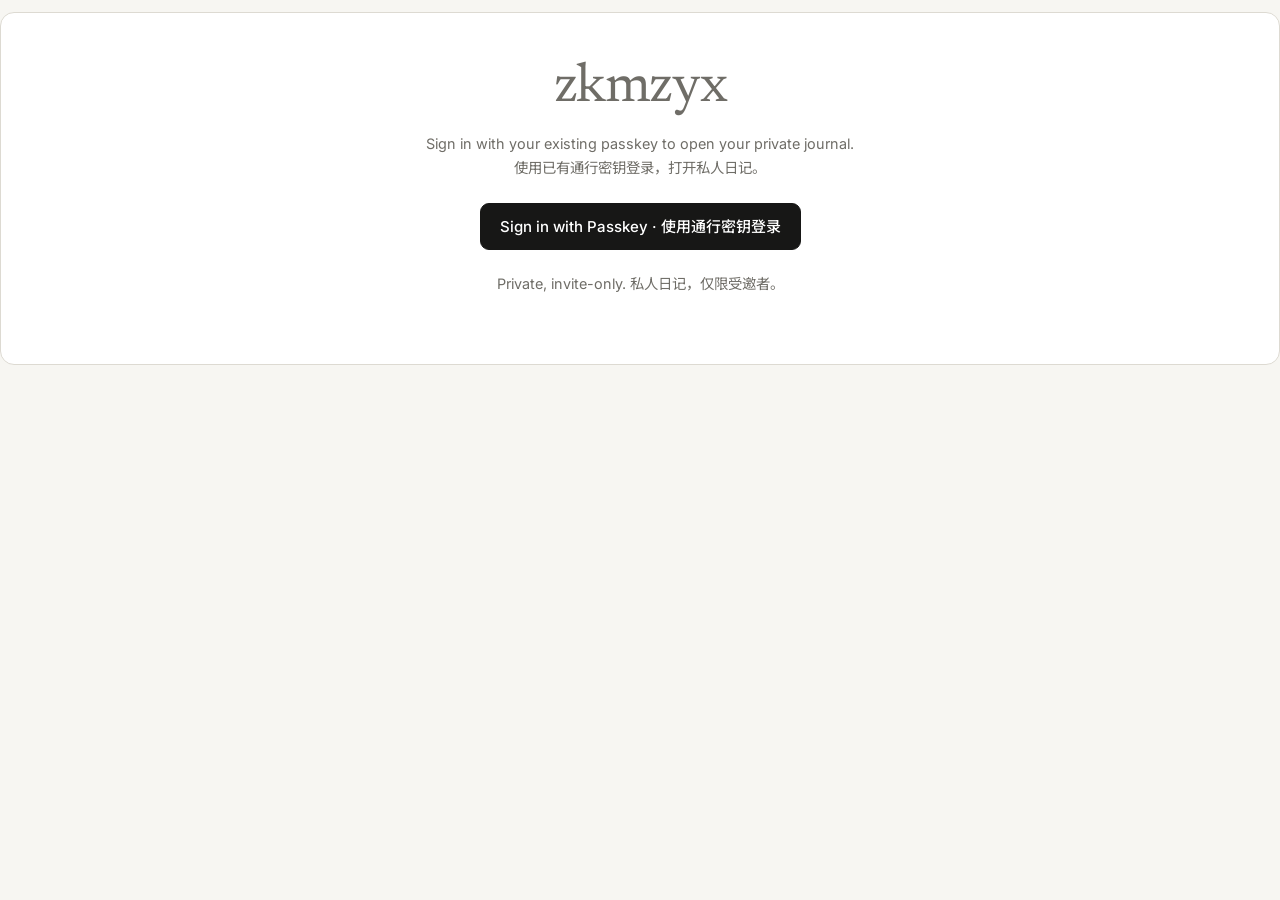
==== commit b292e9c0: "Publish reviewed private passkey and invitation experience" ====
--- a/index.html
+++ b/index.html
@@ -1,3 +1,3 @@
-<!doctype html><html lang="en"><head><meta charset="UTF-8"><meta name="viewport" content="width=device-width, initial-scale=1"><meta http-equiv="Content-Security-Policy" content="default-src 'none'; script-src 'self'; style-src 'self' 'unsafe-inline'; connect-src https://zkmzyx-website-dev.zkmzyx.workers.dev; img-src 'self' blob: data:; font-src 'self'; base-uri 'none'; form-action 'none'; object-src 'none'; frame-src 'none'; upgrade-insecure-requests"><meta name="referrer" content="no-referrer"><meta name="robots" content="noindex,nofollow,noarchive"><meta name="zkmzyx-api-origin" content="https://zkmzyx-website-dev.zkmzyx.workers.dev"><link rel="icon" href="/favicon.svg"><title>zkmzyx · Private journal</title>  <script type="module" crossorigin src="/assets/index-D1jXeIMf.js"></script>
+<!doctype html><html lang="en"><head><meta charset="UTF-8"><meta name="viewport" content="width=device-width, initial-scale=1"><meta http-equiv="Content-Security-Policy" content="default-src 'none'; script-src 'self'; style-src 'self' 'unsafe-inline'; connect-src https://zkmzyx-website-dev.zkmzyx.workers.dev; img-src 'self' blob: data:; font-src 'self'; base-uri 'none'; form-action 'none'; object-src 'none'; frame-src 'none'; upgrade-insecure-requests"><meta name="referrer" content="no-referrer"><meta name="robots" content="noindex,nofollow,noarchive"><meta name="zkmzyx-api-origin" content="https://zkmzyx-website-dev.zkmzyx.workers.dev"><link rel="icon" href="/favicon.svg"><title>zkmzyx · Private journal</title>  <script type="module" crossorigin src="/assets/index-Ch8xtJts.js"></script>
   <link rel="stylesheet" crossorigin href="/assets/index-BCODM-tG.css">
 </head><body><div id="root"></div></body></html>
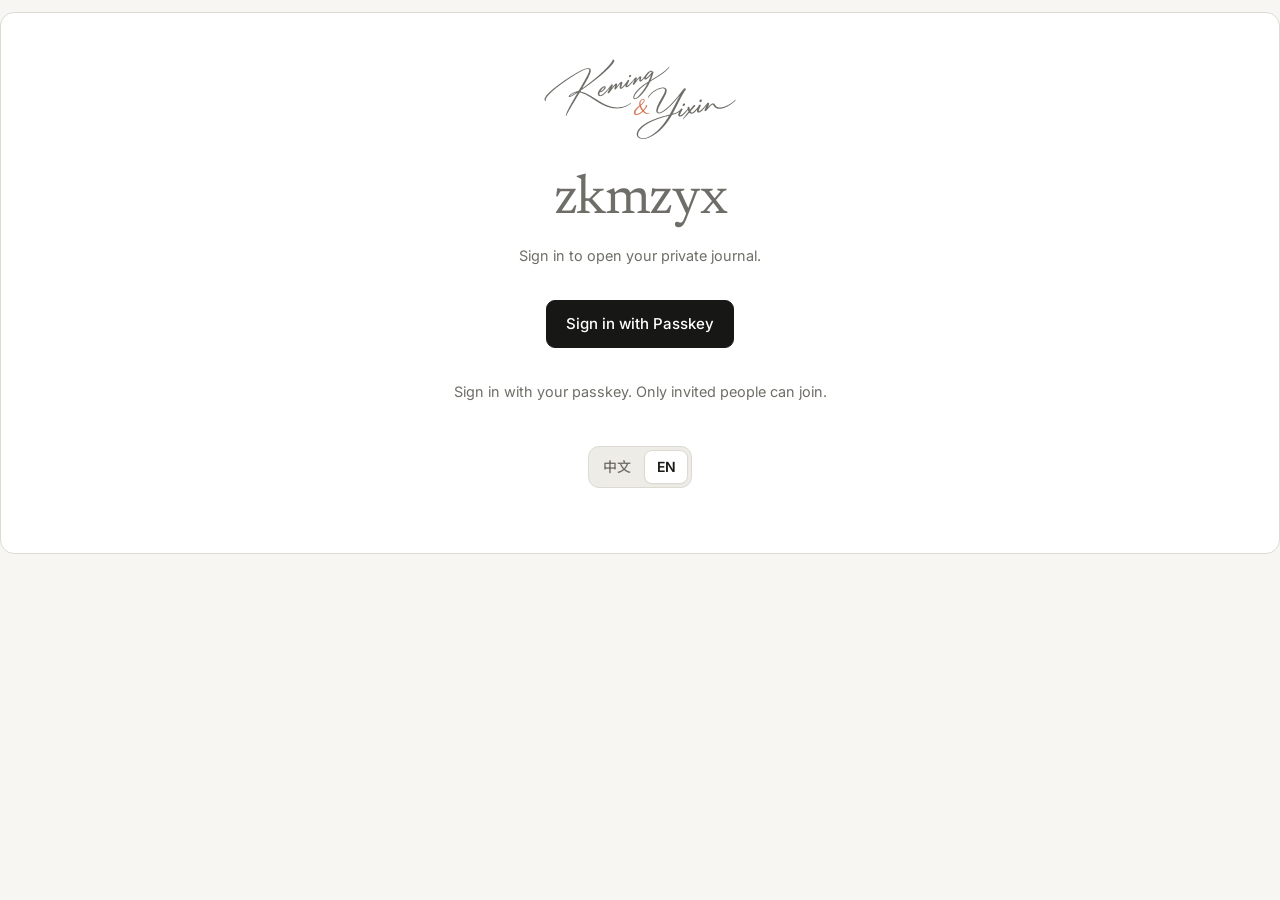
==== commit 5aee4387: "Complete themed localized People and multi-passkey account experience" ====
--- a/index.html
+++ b/index.html
@@ -1,3 +1,3 @@
-<!doctype html><html lang="en"><head><meta charset="UTF-8"><meta name="viewport" content="width=device-width, initial-scale=1"><meta http-equiv="Content-Security-Policy" content="default-src 'none'; script-src 'self'; style-src 'self' 'unsafe-inline'; connect-src https://zkmzyx-website-dev.zkmzyx.workers.dev; img-src 'self' blob: data:; font-src 'self'; base-uri 'none'; form-action 'none'; object-src 'none'; frame-src 'none'; upgrade-insecure-requests"><meta name="referrer" content="no-referrer"><meta name="robots" content="noindex,nofollow,noarchive"><meta name="zkmzyx-api-origin" content="https://zkmzyx-website-dev.zkmzyx.workers.dev"><link rel="icon" href="/favicon.svg"><title>zkmzyx · Private journal</title>  <script type="module" crossorigin src="/assets/index-Ch8xtJts.js"></script>
-  <link rel="stylesheet" crossorigin href="/assets/index-BCODM-tG.css">
+<!doctype html><html lang="en"><head><meta charset="UTF-8"><meta name="viewport" content="width=device-width, initial-scale=1"><meta http-equiv="Content-Security-Policy" content="default-src 'none'; script-src 'self'; style-src 'self' 'unsafe-inline'; connect-src https://zkmzyx-website-dev.zkmzyx.workers.dev; img-src 'self' blob: data:; font-src 'self'; base-uri 'none'; form-action 'none'; object-src 'none'; frame-src 'none'; upgrade-insecure-requests"><meta name="referrer" content="no-referrer"><meta name="robots" content="noindex,nofollow,noarchive"><meta name="zkmzyx-api-origin" content="https://zkmzyx-website-dev.zkmzyx.workers.dev"><link rel="icon" href="/favicon.svg"><title>zkmzyx · Private journal</title>  <script type="module" crossorigin src="/assets/index-macEckcP.js"></script>
+  <link rel="stylesheet" crossorigin href="/assets/index-KO5lPkHu.css">
 </head><body><div id="root"></div></body></html>
--- a/assets/index-KO5lPkHu.css
+++ b/assets/index-KO5lPkHu.css
@@ -0,0 +1 @@
+@font-face{font-family:Newsreader;font-style:italic;font-weight:400 600;font-display:swap;src:url(/fonts/e4ebbecd55cc9a9fdd.woff2)format("woff2");unicode-range:U+102-103,U+110-111,U+128-129,U+168-169,U+1A0-1A1,U+1AF-1B0,U+300-301,U+303-304,U+308-309,U+323,U+329,U+1EA0-1EF9,U+20AB}@font-face{font-family:Newsreader;font-style:italic;font-weight:400 600;font-display:swap;src:url(/fonts/9be6fa3ed63ef2983a.woff2)format("woff2");unicode-range:U+100-2BA,U+2BD-2C5,U+2C7-2CC,U+2CE-2D7,U+2DD-2FF,U+304,U+308,U+329,U+1D00-1DBF,U+1E00-1E9F,U+1EF2-1EFF,U+2020,U+20A0-20AB,U+20AD-20C0,U+2113,U+2C60-2C7F,U+A720-A7FF}@font-face{font-family:Newsreader;font-style:italic;font-weight:400 600;font-display:swap;src:url(/fonts/baf9a106c6363383eb.woff2)format("woff2");unicode-range:U+??,U+131,U+152-153,U+2BB-2BC,U+2C6,U+2DA,U+2DC,U+304,U+308,U+329,U+2000-206F,U+20AC,U+2122,U+2191,U+2193,U+2212,U+2215,U+FEFF,U+FFFD}@font-face{font-family:Newsreader;font-style:normal;font-weight:400 600;font-display:swap;src:url(/fonts/4c1e3811b094e8ff31.woff2)format("woff2");unicode-range:U+102-103,U+110-111,U+128-129,U+168-169,U+1A0-1A1,U+1AF-1B0,U+300-301,U+303-304,U+308-309,U+323,U+329,U+1EA0-1EF9,U+20AB}@font-face{font-family:Newsreader;font-style:normal;font-weight:400 600;font-display:swap;src:url(/fonts/354e14ff8ed49326d3.woff2)format("woff2");unicode-range:U+100-2BA,U+2BD-2C5,U+2C7-2CC,U+2CE-2D7,U+2DD-2FF,U+304,U+308,U+329,U+1D00-1DBF,U+1E00-1E9F,U+1EF2-1EFF,U+2020,U+20A0-20AB,U+20AD-20C0,U+2113,U+2C60-2C7F,U+A720-A7FF}@font-face{font-family:Newsreader;font-style:normal;font-weight:400 600;font-display:swap;src:url(/fonts/2cbd493549502909cc.woff2)format("woff2");unicode-range:U+??,U+131,U+152-153,U+2BB-2BC,U+2C6,U+2DA,U+2DC,U+304,U+308,U+329,U+2000-206F,U+20AC,U+2122,U+2191,U+2193,U+2212,U+2215,U+FEFF,U+FFFD}@font-face{font-family:Noto Serif SC;font-style:normal;font-weight:400 600;font-display:swap;src:url(/fonts/3c78dda9b6346ba579.woff2)format("woff2");unicode-range:U+1F1E9-1F1F5,U+1F1F7-1F1FF,U+1F21A,U+1F232,U+1F234-1F237,U+1F250-1F251,U+1F300,U+1F302-1F308,U+1F30A-1F311,U+1F315,U+1F319-1F320,U+1F324,U+1F327,U+1F32A,U+1F32C-1F32D,U+1F330-1F357,U+1F359-1F37E}@font-face{font-family:Noto Serif SC;font-style:normal;font-weight:400 600;font-display:swap;src:url(/fonts/38ff0c5b9e624091f9.woff2)format("woff2");unicode-range:U+FEE3,U+FEF3,U+FF03-FF04,U+FF07,U+FF0A,U+FF17-FF19,U+FF1C-FF1D,U+FF20-FF3A,U+FF3C,U+FF3E-FF5B,U+FF5D,U+FF61-FF65,U+FF67-FF6A,U+FF6C,U+FF6F-FF78,U+FF7A-FF7D,U+FF80-FF84,U+FF86,U+FF89-FF8E,U+FF92,U+FF97-FF9B,U+FF9D-FF9F,U+FFE0-FFE4,U+FFE6,U+FFE9,U+FFEB,U+FFED,U+FFFC,U+1F004,U+1F170-1F171,U+1F192-1F195,U+1F198-1F19A,U+1F1E6-1F1E8}@font-face{font-family:Noto Serif SC;font-style:normal;font-weight:400 600;font-display:swap;src:url(/fonts/88734e7bddbfb605a5.woff2)format("woff2");unicode-range:U+F0A7,U+F0B2,U+F0B7,U+F0C9,U+F0D8,U+F0DA,U+F0DC-F0DD,U+F0E0,U+F0E6,U+F0EB,U+F0FC,U+F101,U+F104-F105,U+F107,U+F10B,U+F11B,U+F14B,U+F18A,U+F193,U+F1D6-F1D7,U+F244,U+F27A,U+F296,U+F2AE,U+F471,U+F4B3,U+F610-F611,U+F880-F881,U+F8EC,U+F8F5,U+F8FF,U+F901,U+F90A,U+F92C-F92D,U+F934,U+F937,U+F941,U+F965,U+F967,U+F969,U+F96B,U+F96F,U+F974,U+F978-F979,U+F97E,U+F981,U+F98A,U+F98E,U+F997,U+F99C,U+F9B2,U+F9B5,U+F9BA,U+F9BE,U+F9CA,U+F9D0-F9D1,U+F9DD,U+F9E0-F9E1,U+F9E4,U+F9F7,U+FA00-FA01,U+FA08,U+FA0A,U+FA11,U+FB01-FB02,U+FDFC,U+FE0E,U+FE30-FE31,U+FE33-FE44,U+FE49-FE52,U+FE54-FE57,U+FE59-FE66,U+FE68-FE6B,U+FE8E,U+FE92-FE93,U+FEAE,U+FEB8,U+FECB-FECC,U+FEE0}@font-face{font-family:Noto Serif SC;font-style:normal;font-weight:400 600;font-display:swap;src:url(/fonts/8019da5e73b711f195.woff2)format("woff2");unicode-range:U+9F83,U+9F85-9F8D,U+9F90-9F91,U+9F94-9F96,U+9F98,U+9F9B-9F9C,U+9F9E,U+9FA0,U+9FA2,U+9FF?,U+A001,U+A007,U+A025,U+A046-A047,U+A057,U+A072,U+A078-A079,U+A083,U+A085,U+A100,U+A118,U+A132,U+A134,U+A1F4,U+A242,U+A4A6,U+A4AA,U+A4B0-A4B1,U+A4B3,U+A9C1-A9C2,U+AC00-AC01,U+AC04,U+AC08,U+AC10-AC11,U+AC13-AC16,U+AC19,U+AC1C-AC1D,U+AC24,U+AC70-AC71,U+AC74,U+AC77-AC78,U+AC80-AC81,U+AC83,U+AC8C,U+AC90,U+AC9F-ACA0,U+ACA8-ACA9,U+ACAC,U+ACB0,U+ACBD,U+ACC1,U+ACC4,U+ACE0-ACE1,U+ACE4,U+ACE8,U+ACF3,U+ACF5,U+ACFC-ACFD,U+AD00,U+AD0C,U+AD11,U+AD1C,U+AD34,U+AD50,U+AD64,U+AD6C,U+AD70,U+AD74,U+AD7F,U+AD81,U+AD8C,U+ADC0,U+ADC8,U+ADDC,U+ADE0,U+ADF8-ADF9,U+ADFC,U+AE00,U+AE08-AE09,U+AE0B,U+AE30,U+AE34,U+AE38,U+AE40,U+AE4A,U+AE4C,U+AE54,U+AE68,U+AEBC,U+AED8,U+AF2C-AF2D}@font-face{font-family:Noto Serif SC;font-style:normal;font-weight:400 600;font-display:swap;src:url(/fonts/0cde2146e0ae0c0b31.woff2)format("woff2");unicode-range:U+9E30-9E33,U+9E35-9E3B,U+9E3E,U+9E40-9E44,U+9E46-9E4E,U+9E51,U+9E53,U+9E55-9E58,U+9E5A-9E5C,U+9E5E-9E63,U+9E66-9E6E,U+9E71,U+9E73,U+9E75,U+9E78-9E79,U+9E7C-9E7E,U+9E82,U+9E86-9E88,U+9E8B-9E8C,U+9E90-9E91,U+9E93,U+9E95,U+9E97,U+9E9D,U+9EA4-9EA5,U+9EA9-9EAA,U+9EB4-9EB5,U+9EB8-9EBA,U+9EBC-9EBF,U+9EC3,U+9EC9,U+9ECD,U+9ED0,U+9ED2-9ED3,U+9ED5-9ED6,U+9ED9,U+9EDC-9EDD,U+9EDF-9EE0,U+9EE2,U+9EE5,U+9EE7-9EEA,U+9EEF,U+9EF1,U+9EF3-9EF4,U+9EF6,U+9EF9,U+9EFB-9EFC,U+9EFE,U+9F0B,U+9F0D,U+9F10,U+9F14,U+9F17,U+9F19,U+9F22,U+9F29,U+9F2C,U+9F2F,U+9F31,U+9F37,U+9F39,U+9F3D-9F3E,U+9F41,U+9F4A-9F4B,U+9F51-9F52,U+9F61-9F63,U+9F66-9F67,U+9F80-9F81}@font-face{font-family:Noto Serif SC;font-style:normal;font-weight:400 600;font-display:swap;src:url(/fonts/639a2685bd8dc9b65e.woff2)format("woff2");unicode-range:U+9C82-9C83,U+9C85-9C8C,U+9C8E-9C92,U+9C94-9C9B,U+9C9E-9CA3,U+9CA5-9CA7,U+9CA9,U+9CAB,U+9CAD-9CAE,U+9CB1-9CB7,U+9CB9-9CBD,U+9CBF-9CC0,U+9CC3,U+9CC5-9CC7,U+9CC9-9CD1,U+9CD3-9CDA,U+9CDC-9CDD,U+9CDF,U+9CE1-9CE3,U+9CE5,U+9CE9,U+9CEE-9CEF,U+9CF3-9CF4,U+9CF6,U+9CFC-9CFD,U+9D02,U+9D08-9D09,U+9D12,U+9D1B,U+9D1E,U+9D26,U+9D28,U+9D37,U+9D3B,U+9D3F,U+9D51,U+9D59,U+9D5C-9D5D,U+9D5F-9D61,U+9D6C,U+9D70,U+9D72,U+9D7A,U+9D7E,U+9D84,U+9D89,U+9D8F,U+9D92,U+9DAF,U+9DB4,U+9DB8,U+9DBC,U+9DC4,U+9DC7,U+9DC9,U+9DD7,U+9DDF,U+9DF2,U+9DF9-9DFA,U+9E0A,U+9E11,U+9E1A,U+9E1E,U+9E20,U+9E22,U+9E28-9E2C,U+9E2E-9E2F}@font-face{font-family:Noto Serif SC;font-style:normal;font-weight:400 600;font-display:swap;src:url(/fonts/650dbda9c559c0b106.woff2)format("woff2");unicode-range:U+9A80,U+9A83,U+9A85,U+9A88-9A8A,U+9A8D-9A8E,U+9A90,U+9A92-9A93,U+9A95-9A96,U+9A98-9A99,U+9A9B-9AA2,U+9AA5,U+9AA7,U+9AAF-9AB1,U+9AB5-9AB6,U+9AB9-9ABA,U+9AC0-9AC4,U+9AC8,U+9ACB-9ACC,U+9ACE-9ACF,U+9AD1-9AD2,U+9AD9,U+9ADF,U+9AE1,U+9AE3,U+9AEA-9AEB,U+9AED-9AEF,U+9AF4,U+9AF9,U+9AFB,U+9B03-9B04,U+9B06,U+9B08,U+9B0D,U+9B0F-9B10,U+9B13,U+9B18,U+9B1A,U+9B1F,U+9B22-9B23,U+9B25,U+9B27-9B28,U+9B2A,U+9B2F,U+9B31-9B32,U+9B3B,U+9B43,U+9B46-9B49,U+9B4D-9B4E,U+9B51,U+9B56,U+9B58,U+9B5A,U+9B5C,U+9B5F,U+9B61-9B62,U+9B6F,U+9B77,U+9B80,U+9B88,U+9B8B,U+9B8E,U+9B91,U+9B9F-9BA0,U+9BA8,U+9BAA-9BAB,U+9BAD-9BAE,U+9BB0-9BB1,U+9BB8,U+9BC9-9BCA,U+9BD3,U+9BD6,U+9BDB,U+9BE8,U+9BF0-9BF1,U+9C02,U+9C10,U+9C15,U+9C24,U+9C2D,U+9C32,U+9C39,U+9C3B,U+9C40,U+9C47-9C49,U+9C53,U+9C57,U+9C64,U+9C72,U+9C77-9C78,U+9C7B,U+9C7F-9C80}@font-face{font-family:Noto Serif SC;font-style:normal;font-weight:400 600;font-display:swap;src:url(/fonts/96588c817d1b9ff77b.woff2)format("woff2");unicode-range:U+98DD,U+98E1-98E2,U+98E7-98EA,U+98EC,U+98EE-98EF,U+98F2,U+98F4,U+98FC-98FE,U+9903,U+9905,U+9908,U+990A,U+990C-990D,U+9913-9914,U+9918,U+991A-991B,U+991E,U+9921,U+9928,U+992C,U+992E,U+9935,U+9938-9939,U+993D-993E,U+9945,U+994B-994C,U+9951-9952,U+9954-9955,U+9957,U+995E,U+9963,U+9966-9969,U+996B-996C,U+996F,U+9974-9975,U+9977-9979,U+997D-997E,U+9980-9981,U+9983-9984,U+9987,U+998A-998B,U+998D-9991,U+9993-9995,U+9997-9998,U+99A5,U+99AB,U+99AD-99AE,U+99B1,U+99B3-99B4,U+99BC,U+99BF,U+99C1,U+99C3-99C6,U+99CC,U+99D0,U+99D2,U+99D5,U+99DB,U+99DD,U+99E1,U+99ED,U+99F1,U+99FF,U+9A01,U+9A03-9A04,U+9A0E-9A0F,U+9A11-9A13,U+9A19,U+9A1B,U+9A28,U+9A2B,U+9A30,U+9A32,U+9A37,U+9A40,U+9A45,U+9A4A,U+9A4D-9A4E,U+9A52,U+9A55,U+9A57,U+9A5A-9A5B,U+9A5F,U+9A62,U+9A65,U+9A69,U+9A6B,U+9A6E,U+9A75,U+9A77-9A7A,U+9A7D}@font-face{font-family:Noto Serif SC;font-style:normal;font-weight:400 600;font-display:swap;src:url(/fonts/6c51dc4aab4695a70c.woff2)format("woff2");unicode-range:U+975B-975C,U+9763,U+9765-9766,U+976C-976D,U+9773,U+9776,U+977A,U+977C,U+9784-9785,U+978E-978F,U+9791-9792,U+9794-9795,U+9798,U+979A,U+979E,U+97A3,U+97A5-97A6,U+97A8,U+97AB-97AC,U+97AE-97AF,U+97B2,U+97B4,U+97C6,U+97CB-97CC,U+97D3,U+97D8,U+97DC,U+97E1,U+97EA-97EB,U+97EE,U+97FB,U+97FE-97FF,U+9801-9803,U+9805-9806,U+9808,U+980C,U+9810-9814,U+9817-9818,U+981E,U+9820-9821,U+9824,U+9828,U+982B-982D,U+9830,U+9834,U+9838-9839,U+983C,U+9846,U+984D-984F,U+9851-9852,U+9854-9855,U+9857-9858,U+985A-985B,U+9862-9863,U+9865,U+9867,U+986B,U+986F-9871,U+9877-9878,U+987C,U+9880,U+9883,U+9885,U+9889,U+988B-988F,U+9893-9895,U+9899-989B,U+989E-989F,U+98A1-98A2,U+98A5-98A7,U+98A9,U+98AF,U+98B1,U+98B6,U+98BA,U+98BE,U+98C3-98C4,U+98C6-98C8,U+98CF-98D6,U+98DA-98DB}@font-face{font-family:Noto Serif SC;font-style:normal;font-weight:400 600;font-display:swap;src:url(/fonts/777e22bc8f62379b1a.woff2)format("woff2");unicode-range:U+95C4-95CA,U+95CC-95CD,U+95D4-95D6,U+95D8,U+95E1-95E2,U+95E9,U+95F0-95F1,U+95F3,U+95F6,U+95FC,U+95FE-95FF,U+9602-9604,U+9606-960D,U+960F,U+9611-9613,U+9615-9617,U+9619-961B,U+961D,U+9621,U+9628,U+962F,U+963C-963E,U+9641-9642,U+9649,U+9654,U+965B-965F,U+9661,U+9663,U+9665,U+9667-9668,U+966C,U+9670,U+9672-9674,U+9678,U+967A,U+967D,U+9682,U+9685,U+9688,U+968A,U+968D-968E,U+9695,U+9697-9698,U+969E,U+96A0,U+96A3-96A4,U+96A8,U+96AA,U+96B0-96B1,U+96B3-96B4,U+96B7-96B9,U+96BB-96BD,U+96C9,U+96CB,U+96CE,U+96D1-96D2,U+96D6,U+96D9,U+96DB-96DC,U+96DE,U+96E0,U+96E3,U+96E9,U+96EB,U+96F0-96F2,U+96F9,U+96FF,U+9701-9702,U+9705,U+9708,U+970A,U+970E-970F,U+9711,U+9719,U+9727,U+972A,U+972D,U+9730,U+973D,U+9742,U+9744,U+9748-9749,U+9750-9751,U+975A}@font-face{font-family:Noto Serif SC;font-style:normal;font-weight:400 600;font-display:swap;src:url(/fonts/29dcc8d4753e95476e.woff2)format("woff2");unicode-range:U+94F5,U+94F7,U+94F9,U+94FB-94FD,U+94FF,U+9503-9504,U+9506-9507,U+9509-950A,U+950D-950F,U+9511-9518,U+951A-9520,U+9522,U+9528-952D,U+9530-953A,U+953C-953F,U+9543-9546,U+9548-9550,U+9552-9555,U+9557-955B,U+955D-9568,U+956A-956D,U+9570-9574,U+9583,U+9586,U+9589,U+958E-958F,U+9591-9592,U+9594,U+9598-9599,U+959E-95A0,U+95A2-95A6,U+95A8-95B2,U+95B4,U+95B8-95C3}@font-face{font-family:Noto Serif SC;font-style:normal;font-weight:400 600;font-display:swap;src:url(/fonts/433932a0b80c0b8986.woff2)format("woff2");unicode-range:U+941C-942B,U+942D-942E,U+9432-9433,U+9435,U+9438,U+943A,U+943E,U+9444,U+944A,U+9451-9452,U+945A,U+9462-9463,U+9465,U+9470-9487,U+948A-9492,U+9494-9498,U+949A,U+949C-949D,U+94A1,U+94A3-94A4,U+94A8,U+94AA-94AD,U+94AF,U+94B2,U+94B4-94BA,U+94BC-94C0,U+94C4,U+94C6-94DB,U+94DE-94EC,U+94EE-94F1,U+94F3}@font-face{font-family:Noto Serif SC;font-style:normal;font-weight:400 600;font-display:swap;src:url(/fonts/2989ae00e6d92089db.woff2)format("woff2");unicode-range:U+92EC-92ED,U+92F0,U+92F3,U+92F8,U+92FC,U+9304,U+9306,U+9310,U+9312,U+9315,U+9318,U+931A,U+931E,U+9320-9322,U+9324,U+9326-9329,U+932B-932C,U+932F,U+9331-9332,U+9335-9336,U+933E,U+9340-9341,U+934A-9360,U+9362-9363,U+9365-936B,U+936E,U+9375,U+937E,U+9382,U+938A,U+938C,U+938F,U+9393-9394,U+9396-9397,U+939A,U+93A2,U+93A7,U+93AC-93CD,U+93D0-93D1,U+93D6-93D8,U+93DE-93DF,U+93E1-93E2,U+93E4,U+93F8,U+93FB,U+93FD,U+940E-941A}@font-face{font-family:Noto Serif SC;font-style:normal;font-weight:400 600;font-display:swap;src:url(/fonts/d6e45671ef57b31f5f.woff2)format("woff2");unicode-range:U+9163-9164,U+9169,U+9170,U+9172,U+9174,U+9179-917A,U+917D-917E,U+9182-9183,U+9185,U+918C-918D,U+9190-9191,U+919A,U+919C,U+91A1-91A4,U+91A8,U+91AA-91AF,U+91B4-91B5,U+91B8,U+91BA,U+91BE,U+91C0-91C1,U+91C6,U+91C8,U+91CB,U+91D0,U+91D2,U+91D7-91D8,U+91DD,U+91E3,U+91E6-91E7,U+91ED,U+91F0,U+91F5,U+91F9,U+9200,U+9205,U+9207-920A,U+920D-920E,U+9210,U+9214-9215,U+921C,U+921E,U+9221,U+9223-9227,U+9229-922A,U+922D,U+9234-9235,U+9237,U+9239-923A,U+923C-9240,U+9244-9246,U+9249,U+924E-924F,U+9251,U+9253,U+9257,U+925B,U+925E,U+9262,U+9264-9266,U+9268,U+926C,U+926F,U+9271,U+927B,U+927E,U+9280,U+9283,U+9285-928A,U+928E,U+9291,U+9293,U+9296,U+9298,U+929C-929D,U+92A8,U+92AB-92AE,U+92B3,U+92B6-92B7,U+92B9,U+92C1,U+92C5-92C6,U+92C8,U+92CC,U+92D0,U+92D2,U+92E4,U+92EA}@font-face{font-family:Noto Serif SC;font-style:normal;font-weight:400 600;font-display:swap;src:url(/fonts/901458a5eae4fbe2de.woff2)format("woff2");unicode-range:U+9004,U+900B,U+9011,U+9015-9016,U+901E,U+9021,U+9026,U+902D,U+902F,U+9031,U+9035-9036,U+9039-903A,U+9041,U+9044-9046,U+904A,U+904F-9052,U+9054-9055,U+9058-9059,U+905B-905E,U+9060-9062,U+9068-9069,U+906F,U+9072,U+9074,U+9076-907A,U+907C-907D,U+9081,U+9083,U+9085,U+9087-908B,U+908F,U+9095,U+9097,U+9099-909B,U+909D,U+90A0-90A1,U+90A8-90A9,U+90AC,U+90B0,U+90B2-90B4,U+90B6,U+90B8,U+90BA,U+90BD-90BE,U+90C3-90C5,U+90C7-90C8,U+90CF-90D0,U+90D3,U+90D5,U+90D7,U+90DA-90DC,U+90DE,U+90E2,U+90E4,U+90E6-90E7,U+90EA-90EB,U+90EF,U+90F4-90F5,U+90F7,U+90FE-9100,U+9104,U+9109,U+910C,U+9112,U+9114-9115,U+9118,U+911C,U+911E,U+9120,U+9122-9123,U+9127,U+912D,U+912F-9132,U+9139-913A,U+9143,U+9146,U+9149-914A,U+914C,U+914E-9150,U+9154,U+9157,U+915A,U+915D-915E,U+9161-9162}@font-face{font-family:Noto Serif SC;font-style:normal;font-weight:400 600;font-display:swap;src:url(/fonts/7f7692f8c2c063ece9.woff2)format("woff2");unicode-range:U+8E41-8E42,U+8E47,U+8E49-8E4B,U+8E50-8E53,U+8E59-8E5A,U+8E5F-8E60,U+8E64,U+8E69,U+8E6C,U+8E70,U+8E74,U+8E76,U+8E7A-8E7C,U+8E7F,U+8E84-8E85,U+8E87,U+8E89,U+8E8B,U+8E8D,U+8E8F-8E90,U+8E94,U+8E99,U+8E9C,U+8E9E,U+8EAA,U+8EAC,U+8EB0,U+8EB6,U+8EC0,U+8EC6,U+8ECA-8ECE,U+8ED2,U+8EDA,U+8EDF,U+8EE2,U+8EEB,U+8EF8,U+8EFB-8EFE,U+8F03,U+8F09,U+8F0B,U+8F12-8F15,U+8F1B,U+8F1D,U+8F1F,U+8F29-8F2A,U+8F2F,U+8F36,U+8F38,U+8F3B,U+8F3E-8F3F,U+8F44-8F45,U+8F49,U+8F4D-8F4E,U+8F5F,U+8F6B,U+8F6D,U+8F71-8F73,U+8F75-8F76,U+8F78-8F7A,U+8F7C,U+8F7E,U+8F81-8F82,U+8F84,U+8F87,U+8F8A-8F8B,U+8F8D-8F8F,U+8F94-8F95,U+8F97-8F9A,U+8FA6,U+8FAD-8FAF,U+8FB2,U+8FB5-8FB7,U+8FBA-8FBC,U+8FBF,U+8FC2,U+8FCB,U+8FCD,U+8FD3,U+8FD5,U+8FD7,U+8FDA,U+8FE2-8FE5,U+8FE8-8FE9,U+8FEE,U+8FF3-8FF4,U+8FF8,U+8FFA}@font-face{font-family:Noto Serif SC;font-style:normal;font-weight:400 600;font-display:swap;src:url(/fonts/cb0066eed0e6b801c2.woff2)format("woff2");unicode-range:U+8CBD,U+8CBF-8CC4,U+8CC7-8CC8,U+8CCA,U+8CCD,U+8CD1,U+8CD3,U+8CDB-8CDC,U+8CDE,U+8CE0,U+8CE2-8CE4,U+8CE6-8CE8,U+8CEA,U+8CED,U+8CF4,U+8CF8,U+8CFA,U+8CFC-8CFD,U+8D04-8D05,U+8D07-8D08,U+8D0A,U+8D0D,U+8D0F,U+8D13-8D14,U+8D16,U+8D1B,U+8D20,U+8D30,U+8D32-8D33,U+8D36,U+8D3B,U+8D3D,U+8D40,U+8D42-8D43,U+8D45-8D46,U+8D48-8D4A,U+8D4D,U+8D51,U+8D53,U+8D55,U+8D59,U+8D5C-8D5D,U+8D5F,U+8D61,U+8D66-8D67,U+8D6A,U+8D6D,U+8D71,U+8D73,U+8D84,U+8D90-8D91,U+8D94-8D95,U+8D99,U+8DA8,U+8DAF,U+8DB1,U+8DB5,U+8DB8,U+8DBA,U+8DBC,U+8DBF,U+8DC2,U+8DC4,U+8DC6,U+8DCB,U+8DCE-8DCF,U+8DD6-8DD7,U+8DDA-8DDB,U+8DDE,U+8DE1,U+8DE3-8DE4,U+8DE9,U+8DEB-8DEC,U+8DF0-8DF1,U+8DF6-8DFD,U+8E05,U+8E07,U+8E09-8E0A,U+8E0C,U+8E0E,U+8E10,U+8E14,U+8E1D-8E1F,U+8E23,U+8E26,U+8E2B-8E31,U+8E34-8E35,U+8E39-8E3A,U+8E3D,U+8E40}@font-face{font-family:Noto Serif SC;font-style:normal;font-weight:400 600;font-display:swap;src:url(/fonts/169612f4e95a63d89c.woff2)format("woff2");unicode-range:U+8B80,U+8B83,U+8B8A,U+8B8C,U+8B90,U+8B93,U+8B99-8B9A,U+8BA0,U+8BA3,U+8BA5-8BA7,U+8BAA-8BAC,U+8BB4-8BB5,U+8BB7,U+8BB9,U+8BC2-8BC3,U+8BC5,U+8BCB-8BCC,U+8BCE-8BD0,U+8BD2-8BD4,U+8BD6,U+8BD8-8BD9,U+8BDC,U+8BDF,U+8BE3-8BE4,U+8BE7-8BE9,U+8BEB-8BEC,U+8BEE,U+8BF0,U+8BF2-8BF3,U+8BF6,U+8BF9,U+8BFC-8BFD,U+8BFF-8C00,U+8C02,U+8C04,U+8C06-8C07,U+8C0C,U+8C0F,U+8C11-8C12,U+8C14-8C1B,U+8C1D-8C21,U+8C24-8C25,U+8C27,U+8C2A-8C2C,U+8C2E-8C30,U+8C32-8C36,U+8C3F,U+8C47-8C4C,U+8C4E-8C50,U+8C54-8C56,U+8C62,U+8C68,U+8C6C,U+8C73,U+8C78,U+8C7A,U+8C82,U+8C85,U+8C89-8C8A,U+8C8D-8C8E,U+8C90,U+8C93-8C94,U+8C98,U+8C9D-8C9E,U+8CA0-8CA2,U+8CA7-8CAC,U+8CAF-8CB0,U+8CB3-8CB4,U+8CB6-8CB9,U+8CBB-8CBC}@font-face{font-family:Noto Serif SC;font-style:normal;font-weight:400 600;font-display:swap;src:url(/fonts/e91afbe54132494cc5.woff2)format("woff2");unicode-range:U+8A15-8A18,U+8A1A-8A1B,U+8A1D,U+8A1F,U+8A22-8A23,U+8A25,U+8A2B,U+8A2D,U+8A31,U+8A33-8A34,U+8A36-8A38,U+8A3A,U+8A3C,U+8A3E,U+8A40-8A41,U+8A46,U+8A48,U+8A50,U+8A52,U+8A54-8A55,U+8A58,U+8A5B,U+8A5D-8A63,U+8A66,U+8A69-8A6B,U+8A6D-8A6E,U+8A70,U+8A72-8A73,U+8A7A,U+8A85,U+8A87,U+8A8A,U+8A8C-8A8D,U+8A90-8A92,U+8A95,U+8A98,U+8AA0-8AA1,U+8AA3-8AA6,U+8AA8-8AA9,U+8AAC-8AAE,U+8AB0,U+8AB2,U+8AB8-8AB9,U+8ABC,U+8ABE-8ABF,U+8AC7,U+8ACF,U+8AD2,U+8AD6-8AD7,U+8ADB-8ADC,U+8ADF,U+8AE1,U+8AE6-8AE8,U+8AEB,U+8AED-8AEE,U+8AF1,U+8AF3-8AF4,U+8AF7-8AF8,U+8AFA,U+8AFE,U+8B00-8B02,U+8B07,U+8B0A,U+8B0C,U+8B0E,U+8B10,U+8B17,U+8B19,U+8B1B,U+8B1D,U+8B20-8B21,U+8B26,U+8B28,U+8B2C,U+8B33,U+8B39,U+8B3E-8B3F,U+8B41,U+8B45,U+8B49,U+8B4C,U+8B4F,U+8B57-8B58,U+8B5A,U+8B5C,U+8B5E,U+8B60,U+8B6C,U+8B6F-8B70,U+8B72,U+8B74,U+8B77,U+8B7D}@font-face{font-family:Noto Serif SC;font-style:normal;font-weight:400 600;font-display:swap;src:url(/fonts/491affee7cac6eded6.woff2)format("woff2");unicode-range:U+8882,U+8884-8886,U+8888,U+888F,U+8892-8893,U+889B,U+88A2,U+88A4,U+88A6,U+88A8,U+88AA,U+88AE,U+88B1,U+88B4,U+88B7,U+88BC,U+88C0,U+88C6-88C9,U+88CE-88CF,U+88D1-88D3,U+88D8,U+88DB-88DD,U+88DF,U+88E1-88E3,U+88E5,U+88E8,U+88EC,U+88F0-88F1,U+88F3-88F4,U+88FC-88FE,U+8900,U+8902,U+8906-8907,U+8909-890C,U+8912-8915,U+8918-891B,U+8921,U+8925,U+892B,U+8930,U+8932,U+8934,U+8936,U+893B,U+893D,U+8941,U+894C,U+8955-8956,U+8959,U+895C,U+895E-8960,U+8966,U+896A,U+896C,U+896F-8970,U+8972,U+897B,U+897E,U+8980,U+8983,U+8985,U+8987-8988,U+898C,U+898F,U+8993,U+8997,U+899A,U+89A1,U+89A7,U+89A9-89AA,U+89B2-89B3,U+89B7,U+89C0,U+89C7,U+89CA-89CC,U+89CE-89D1,U+89D6,U+89DA,U+89DC,U+89DE,U+89E5,U+89E7,U+89EB,U+89EF,U+89F1,U+89F3-89F4,U+89F8,U+89FF,U+8A01-8A03,U+8A07-8A0A,U+8A0E-8A0F,U+8A13}@font-face{font-family:Noto Serif SC;font-style:normal;font-weight:400 600;font-display:swap;src:url(/fonts/da947b8c9cfdfc1f5c.woff2)format("woff2");unicode-range:U+86F4,U+86F8-86F9,U+86FB,U+86FE,U+8703,U+8706-870A,U+870D,U+8711-8713,U+871A,U+871E,U+8722-8723,U+8725,U+8729,U+872E,U+8731,U+8734,U+8737,U+873A-873B,U+873E-8740,U+8742,U+8747-8748,U+8753,U+8755,U+8757-8758,U+875D,U+875F,U+8762-8766,U+8768,U+876E,U+8770,U+8772,U+8775,U+8778,U+877B-877E,U+8782,U+8785,U+8788,U+878B,U+8793,U+8797,U+879A,U+879E-87A0,U+87A2-87A3,U+87A8,U+87AB-87AD,U+87AF,U+87B3,U+87B5,U+87BD,U+87C0,U+87C4,U+87C6,U+87CA-87CB,U+87D1-87D2,U+87DB-87DC,U+87DE,U+87E0,U+87E5,U+87EA,U+87EC,U+87EE,U+87F2-87F3,U+87FB,U+87FD-87FE,U+8802-8803,U+8805,U+880A-880B,U+880D,U+8813-8816,U+8819,U+881B,U+881F,U+8821,U+8823,U+8831-8832,U+8835-8836,U+8839,U+883B-883C,U+8844,U+8846,U+884A,U+884E,U+8852-8853,U+8855,U+8859,U+885B,U+885D-885E,U+8862,U+8864,U+8869-886A,U+886E-886F,U+8872,U+8879,U+887D-887F}@font-face{font-family:Noto Serif SC;font-style:normal;font-weight:400 600;font-display:swap;src:url(/fonts/4e0424a7693841818f.woff2)format("woff2");unicode-range:U+8548,U+854E,U+8553,U+8556-8557,U+8559,U+855E,U+8561,U+8564-8565,U+8568-856A,U+856D,U+856F-8570,U+8572,U+8576,U+8579-857B,U+8580,U+8585-8586,U+8588,U+858A,U+858F,U+8591,U+8594,U+8599,U+859C,U+85A2,U+85A4,U+85A6,U+85A8-85A9,U+85AB-85AC,U+85AE,U+85B7-85B9,U+85BE,U+85C1,U+85C7,U+85CD,U+85D0,U+85D3,U+85D5,U+85DC-85DD,U+85DF-85E0,U+85E5-85E6,U+85E8-85EA,U+85F4,U+85F9,U+85FE-85FF,U+8602,U+8605-8607,U+860A-860B,U+8616,U+8618,U+861A,U+8627,U+8629,U+862D,U+8638,U+863C,U+863F,U+864D,U+864F,U+8652-8655,U+865B-865C,U+865F,U+8662,U+8667,U+866C,U+866E,U+8671,U+8675,U+867A-867C,U+867F,U+868B,U+868D,U+8693,U+869C-869D,U+86A1,U+86A3-86A4,U+86A7-86A9,U+86AC,U+86AF-86B1,U+86B4-86B6,U+86BA,U+86C0,U+86C4,U+86C6,U+86C9-86CA,U+86CD-86D1,U+86D4,U+86D8,U+86DE-86DF,U+86E4,U+86E6,U+86E9,U+86ED,U+86EF-86F3}@font-face{font-family:Noto Serif SC;font-style:normal;font-weight:400 600;font-display:swap;src:url(/fonts/f01a667571926f6440.woff2)format("woff2");unicode-range:U+83C5,U+83C8-83C9,U+83CB,U+83D1,U+83D3-83D6,U+83D8,U+83DB,U+83DD,U+83DF,U+83E1,U+83E5,U+83EA-83EB,U+83F0,U+83F4,U+83F8-83F9,U+83FB,U+83FD,U+83FF,U+8401,U+8406,U+840A-840B,U+840F,U+8411,U+8418,U+841C,U+8420,U+8422-8424,U+8426,U+8429,U+842C,U+8438-8439,U+843B-843C,U+843F,U+8446-8447,U+8449,U+844E,U+8451-8452,U+8456,U+8459-845A,U+845C,U+8462,U+8466,U+846D,U+846F-8470,U+8473,U+8476-8478,U+847A,U+847D,U+8484-8485,U+8487,U+8489,U+848C,U+848E,U+8490,U+8493-8494,U+8497,U+849B,U+849E-849F,U+84A1,U+84A5,U+84A8,U+84AF,U+84B4,U+84B9-84BF,U+84C1-84C2,U+84C5-84C7,U+84CA-84CB,U+84CD,U+84D0-84D1,U+84D3,U+84D6,U+84DF-84E0,U+84E2-84E3,U+84E5-84E7,U+84EE,U+84F3,U+84F6,U+84FA,U+84FC,U+84FF-8500,U+850C,U+8511,U+8514-8515,U+8517-8518,U+851F,U+8523,U+8525-8526,U+8529,U+852B,U+852D,U+8532,U+8534-8535,U+8538-853A,U+853C,U+8543,U+8545}@font-face{font-family:Noto Serif SC;font-style:normal;font-weight:400 600;font-display:swap;src:url(/fonts/41d7b6024003b1fc63.woff2)format("woff2");unicode-range:U+82BC,U+82BE,U+82C0-82C2,U+82C4-82C8,U+82CA-82CC,U+82CE,U+82D0,U+82D2-82D3,U+82D5-82D6,U+82D8-82D9,U+82DC-82DE,U+82E0-82E4,U+82E7,U+82E9-82EB,U+82ED-82EE,U+82F3-82F4,U+82F7-82F8,U+82FA-8301,U+8306-8308,U+830C-830D,U+830F,U+8311,U+8313-8315,U+8318,U+831A-831B,U+831D,U+8324,U+8327,U+832A,U+832C-832D,U+832F,U+8331-8334,U+833A-833C,U+8340,U+8343-8345,U+8347-8348,U+834A,U+834C,U+834F,U+8351,U+8356,U+8358-835C,U+835E,U+8360,U+8364-8366,U+8368-836A,U+836C-836E,U+8373,U+8378,U+837B-837D,U+837F-8380,U+8382,U+8388,U+838A-838B,U+8392,U+8394,U+8396,U+8398-8399,U+839B-839C,U+83A0,U+83A2-83A3,U+83A8-83AA,U+83AE-83B0,U+83B3-83B4,U+83B6,U+83B8,U+83BA,U+83BC-83BD,U+83BF-83C0,U+83C2}@font-face{font-family:Noto Serif SC;font-style:normal;font-weight:400 600;font-display:swap;src:url(/fonts/c0941e37c98fbb7d13.woff2)format("woff2");unicode-range:U+8166-8169,U+816B,U+816D,U+8171,U+8173-8174,U+8178,U+817C-817D,U+8182,U+8188,U+8191,U+8198-819B,U+81A0,U+81A3,U+81A5-81A6,U+81A9,U+81B6,U+81BA-81BB,U+81BD,U+81BF,U+81C1,U+81C3,U+81C6,U+81C9-81CA,U+81CC-81CD,U+81D1,U+81D3-81D4,U+81D8,U+81DB-81DC,U+81DE-81DF,U+81E5,U+81E7-81E9,U+81EB-81EC,U+81EE-81EF,U+81F5,U+81F8,U+81FA,U+81FC,U+81FE,U+8200-8202,U+8204,U+8208-820A,U+820E-8210,U+8216-8218,U+821B-821C,U+8221-8224,U+8226-8228,U+822B,U+822D,U+822F,U+8232-8234,U+8237-8238,U+823A-823B,U+823E,U+8244,U+8249,U+824B,U+824F,U+8259-825A,U+825F,U+8266,U+8268,U+826E,U+8271,U+8276-8279,U+827D,U+827F,U+8283-8284,U+8288-828A,U+828D-8291,U+8293-8294,U+8296-8298,U+829F-82A1,U+82A3-82A4,U+82A7-82AB,U+82AE,U+82B0,U+82B2,U+82B4-82B6}@font-face{font-family:Noto Serif SC;font-style:normal;font-weight:400 600;font-display:swap;src:url(/fonts/01bf44e54df77a3ee9.woff2)format("woff2");unicode-range:U+8016,U+8018-8019,U+801C,U+801E,U+8026-802A,U+8031,U+8034-8035,U+8037,U+8043,U+804B,U+804D,U+8052,U+8056,U+8059,U+805E,U+8061,U+8068-8069,U+806E-8074,U+8076-8078,U+807C-8080,U+8082,U+8084-8085,U+8088,U+808F,U+8093,U+809C,U+809F,U+80AB,U+80AD-80AE,U+80B1,U+80B6-80B8,U+80BC-80BD,U+80C2,U+80C4,U+80CA,U+80CD,U+80D1,U+80D4,U+80D7,U+80D9-80DB,U+80DD,U+80E0,U+80E4-80E5,U+80E7-80ED,U+80EF-80F1,U+80F3-80F4,U+80FC,U+8101,U+8104-8105,U+8107-8108,U+810C-810E,U+8112-8115,U+8117-8119,U+811B-811F,U+8121-8130,U+8132-8134,U+8137,U+8139,U+813F-8140,U+8142,U+8146,U+8148,U+814D-814E,U+8151,U+8153,U+8158-815A,U+815E,U+8160}@font-face{font-family:Noto Serif SC;font-style:normal;font-weight:400 600;font-display:swap;src:url(/fonts/eddcb68d36379b0f56.woff2)format("woff2");unicode-range:U+7EF0-7EF2,U+7EF6,U+7EFA-7EFB,U+7EFE,U+7F01-7F04,U+7F08,U+7F0A-7F12,U+7F17,U+7F19,U+7F1B-7F1C,U+7F1F,U+7F21-7F23,U+7F25-7F28,U+7F2A-7F33,U+7F35-7F37,U+7F3D,U+7F42,U+7F44-7F45,U+7F4C-7F4D,U+7F52,U+7F54,U+7F58-7F59,U+7F5D,U+7F5F-7F61,U+7F63,U+7F65,U+7F68,U+7F70-7F71,U+7F73-7F75,U+7F77,U+7F79,U+7F7D-7F7E,U+7F85-7F86,U+7F88-7F89,U+7F8B-7F8C,U+7F90-7F91,U+7F94-7F96,U+7F98-7F9B,U+7F9D,U+7F9F,U+7FA3,U+7FA7-7FA9,U+7FAC-7FB2,U+7FB4,U+7FB6,U+7FB8,U+7FBC,U+7FBF-7FC0,U+7FC3,U+7FCA,U+7FCC,U+7FCE,U+7FD2,U+7FD5,U+7FD9-7FDB,U+7FDF,U+7FE3,U+7FE5-7FE7,U+7FE9,U+7FEB-7FEC,U+7FEE-7FEF,U+7FF1,U+7FF3-7FF4,U+7FF9-7FFA,U+7FFE,U+8004,U+8006,U+800B,U+800E,U+8011-8012,U+8014}@font-face{font-family:Noto Serif SC;font-style:normal;font-weight:400 600;font-display:swap;src:url(/fonts/5ba6ca6634958bb3fa.woff2)format("woff2");unicode-range:U+7DD2,U+7DD4,U+7DD6-7DD8,U+7DDA-7DE0,U+7DE2-7DE6,U+7DE8-7DED,U+7DEF,U+7DF1-7DF5,U+7DF7,U+7DF9,U+7DFB-7DFC,U+7DFE-7E02,U+7E04,U+7E08-7E0B,U+7E12,U+7E1B,U+7E1E,U+7E20,U+7E22-7E23,U+7E26,U+7E29,U+7E2B,U+7E2E-7E2F,U+7E31,U+7E37,U+7E39-7E3E,U+7E40,U+7E43-7E44,U+7E46-7E47,U+7E4A-7E4B,U+7E4D-7E4E,U+7E51,U+7E54-7E56,U+7E58-7E5B,U+7E5D-7E5E,U+7E61,U+7E66-7E67,U+7E69-7E6B,U+7E6D,U+7E70,U+7E73,U+7E77,U+7E79,U+7E7B-7E7D,U+7E81-7E82,U+7E8C-7E8D,U+7E8F,U+7E92-7E94,U+7E96,U+7E98,U+7E9A-7E9C,U+7E9E-7E9F,U+7EA1,U+7EA3,U+7EA5,U+7EA8-7EA9,U+7EAB,U+7EAD-7EAE,U+7EB0,U+7EBB,U+7EBE,U+7EC0-7EC2,U+7EC9,U+7ECB-7ECC,U+7ED0,U+7ED4,U+7ED7,U+7EDB,U+7EE0-7EE2,U+7EE5-7EE6,U+7EE8,U+7EEB}@font-face{font-family:Noto Serif SC;font-style:normal;font-weight:400 600;font-display:swap;src:url(/fonts/4c2f63c90bce3ed700.woff2)format("woff2");unicode-range:U+7CE8,U+7CEC,U+7CF0,U+7CF5-7CF9,U+7CFC,U+7CFE,U+7D00,U+7D04-7D0B,U+7D0D,U+7D10-7D14,U+7D17-7D19,U+7D1B-7D1F,U+7D21,U+7D24-7D26,U+7D28-7D2A,U+7D2C-7D2E,U+7D30-7D31,U+7D33,U+7D35-7D36,U+7D38-7D3A,U+7D40,U+7D42-7D44,U+7D46,U+7D4B-7D4C,U+7D4F,U+7D51,U+7D54-7D56,U+7D58,U+7D5B-7D5C,U+7D5E,U+7D61-7D63,U+7D66,U+7D68,U+7D6A-7D6C,U+7D6F,U+7D71-7D73,U+7D75-7D77,U+7D79-7D7A,U+7D7E,U+7D81,U+7D84-7D8B,U+7D8D,U+7D8F,U+7D91,U+7D94,U+7D96,U+7D98-7D9A,U+7D9C-7DA0,U+7DA2,U+7DA6,U+7DAA-7DB1,U+7DB4-7DB8,U+7DBA-7DBF,U+7DC1,U+7DC4,U+7DC7-7DC8,U+7DCA-7DCD,U+7DCF,U+7DD1}@font-face{font-family:Noto Serif SC;font-style:normal;font-weight:400 600;font-display:swap;src:url(/fonts/fd62ed363960d222e4.woff2)format("woff2");unicode-range:U+7BD3-7BD4,U+7BD9-7BDA,U+7BDD,U+7BE0-7BE1,U+7BE4-7BE6,U+7BE9-7BEA,U+7BEF,U+7BF4,U+7BF6,U+7BFC,U+7BFE,U+7C01,U+7C03,U+7C07-7C08,U+7C0A-7C0D,U+7C0F,U+7C11,U+7C15-7C16,U+7C19,U+7C1E-7C21,U+7C23-7C24,U+7C26,U+7C28-7C33,U+7C35,U+7C37-7C3B,U+7C3D-7C3E,U+7C40-7C41,U+7C43,U+7C47-7C48,U+7C4C,U+7C50,U+7C53-7C54,U+7C59,U+7C5F-7C60,U+7C63-7C65,U+7C6C,U+7C6E,U+7C72,U+7C74,U+7C79-7C7A,U+7C7C,U+7C81-7C82,U+7C84-7C85,U+7C88,U+7C8A-7C91,U+7C93-7C96,U+7C99,U+7C9B-7C9E,U+7CA0-7CA2,U+7CA6-7CA9,U+7CAC,U+7CAF-7CB3,U+7CB5-7CB7,U+7CBA-7CBD,U+7CBF-7CC2,U+7CC5,U+7CC7-7CC9,U+7CCC-7CCD,U+7CD7,U+7CDC,U+7CDE,U+7CE0,U+7CE4-7CE5,U+7CE7}@font-face{font-family:Noto Serif SC;font-style:normal;font-weight:400 600;font-display:swap;src:url(/fonts/56ee4ec6390a02b8aa.woff2)format("woff2");unicode-range:U+7AE6,U+7AF4-7AF7,U+7AFA-7AFB,U+7AFD-7B0A,U+7B0C,U+7B0E-7B0F,U+7B13,U+7B15-7B16,U+7B18-7B19,U+7B1E-7B20,U+7B22-7B25,U+7B29-7B2B,U+7B2D-7B2E,U+7B30-7B3B,U+7B3E-7B3F,U+7B41-7B42,U+7B44-7B47,U+7B4A,U+7B4C-7B50,U+7B58,U+7B5A,U+7B5C,U+7B60,U+7B66-7B67,U+7B69,U+7B6C-7B6F,U+7B72-7B76,U+7B7B-7B7D,U+7B7F,U+7B82,U+7B85,U+7B87,U+7B8B-7B96,U+7B98-7B99,U+7B9B-7B9F,U+7BA2-7BA4,U+7BA6-7BAC,U+7BAE-7BB0,U+7BB4,U+7BB7-7BB9,U+7BBB,U+7BC0-7BC1,U+7BC3-7BC4,U+7BC6,U+7BC8-7BCC,U+7BD1}@font-face{font-family:Noto Serif SC;font-style:normal;font-weight:400 600;font-display:swap;src:url(/fonts/dc2299e875b4577a9c.woff2)format("woff2");unicode-range:U+798B-798E,U+7992,U+7994-7995,U+7997-7998,U+799A-799C,U+799F,U+79A3-79A6,U+79A8-79AC,U+79AE-79B1,U+79B3-79B5,U+79B8,U+79BA,U+79BF,U+79C2,U+79C6,U+79C8,U+79CF,U+79D5-79D6,U+79DD-79DE,U+79E3,U+79E7-79E8,U+79EB,U+79ED,U+79F4,U+79F7-79F8,U+79FA,U+79FE,U+7A02-7A03,U+7A05,U+7A0A,U+7A14,U+7A17,U+7A19,U+7A1C,U+7A1E-7A1F,U+7A23,U+7A25-7A26,U+7A2C,U+7A2E,U+7A30-7A32,U+7A36-7A37,U+7A39,U+7A3C,U+7A40,U+7A42,U+7A47,U+7A49,U+7A4C-7A4F,U+7A51,U+7A55,U+7A5B,U+7A5D-7A5E,U+7A62-7A63,U+7A66,U+7A68-7A69,U+7A6B,U+7A70,U+7A78,U+7A80,U+7A85-7A88,U+7A8A,U+7A90,U+7A93-7A96,U+7A98,U+7A9B-7A9C,U+7A9E,U+7AA0-7AA1,U+7AA3,U+7AA8-7AAA,U+7AAC-7AB0,U+7AB3,U+7AB8,U+7ABA,U+7ABD-7ABF,U+7AC4-7AC5,U+7AC7-7AC8,U+7ACA,U+7AD1-7AD2,U+7ADA-7ADD,U+7AE1,U+7AE4}@font-face{font-family:Noto Serif SC;font-style:normal;font-weight:400 600;font-display:swap;src:url(/fonts/63d080ee9a10890228.woff2)format("woff2");unicode-range:U+784C,U+784E-7854,U+7856-7857,U+7859-785A,U+7865,U+7869-786A,U+786D,U+786F,U+7876-7877,U+787C,U+787E-787F,U+7881,U+7887-7889,U+7893-7894,U+7898-789E,U+78A1,U+78A3,U+78A5,U+78A9,U+78AD,U+78B2,U+78B4,U+78B6,U+78B9-78BA,U+78BC,U+78BF,U+78C3,U+78C9,U+78CB,U+78D0-78D2,U+78D4,U+78D9-78DA,U+78DC,U+78DE,U+78E1,U+78E5-78E6,U+78EA,U+78EC,U+78EF,U+78F1-78F2,U+78F4,U+78FA-78FB,U+78FE,U+7901-7902,U+7905,U+7907,U+7909,U+790B-790C,U+790E,U+7910,U+7913,U+7919-791B,U+791E-791F,U+7921,U+7924,U+7926,U+792A-792B,U+7934,U+7936,U+7939,U+793B,U+793D,U+7940,U+7942-7943,U+7945-7947,U+7949-794A,U+794C,U+794E-7951,U+7953-7955,U+7957-795A,U+795C,U+795F-7960,U+7962,U+7964,U+7966-7967,U+7969,U+796B,U+796F,U+7972,U+7974,U+7979,U+797B-797C,U+797E-7980,U+7982,U+7986-7987,U+7989-798A}@font-face{font-family:Noto Serif SC;font-style:normal;font-weight:400 600;font-display:swap;src:url(/fonts/eb0f11c2df267be86d.woff2)format("woff2");unicode-range:U+7722,U+7726,U+7728,U+772B-7730,U+7732-7736,U+7739-773A,U+773D-773F,U+7743,U+7746-7747,U+774C-774F,U+7751-7752,U+7758-775A,U+775C-775E,U+7762,U+7765-7766,U+7768-776A,U+776C-776D,U+7771-7772,U+777A,U+777C-777E,U+7780,U+7785,U+7787,U+778B-778D,U+778F-7791,U+7793,U+779E-77A0,U+77A2,U+77A5,U+77AD,U+77AF,U+77B4-77B7,U+77BD-77C0,U+77C2,U+77C5,U+77C7,U+77CD,U+77D6-77D7,U+77D9-77DA,U+77DD-77DE,U+77E7,U+77EA,U+77EC,U+77EF,U+77F8,U+77FB,U+77FD-77FE,U+7800,U+7803,U+7806,U+7809,U+780F-7812,U+7815,U+7817-7818,U+781A-781F,U+7821-7823,U+7825-7827,U+7829,U+782B-7830,U+7832-7833,U+7835,U+7837,U+7839-783C,U+783E,U+7841-7844,U+7847-7849,U+784B}@font-face{font-family:Noto Serif SC;font-style:normal;font-weight:400 600;font-display:swap;src:url(/fonts/5fed28ad2bd74aa670.woff2)format("woff2");unicode-range:U+7613-7619,U+761B-761D,U+761F-7622,U+7625,U+7627-762A,U+762E-7630,U+7632-7635,U+7638-763A,U+763C-763D,U+763F-7640,U+7642-7643,U+7647-7648,U+764D-764E,U+7652,U+7654,U+7658,U+765A,U+765C,U+765E-765F,U+7661-7663,U+7665,U+7669,U+766C,U+766E-766F,U+7671-7673,U+7675-7676,U+7678-767A,U+767F,U+7681,U+7683,U+7688,U+768A-768C,U+768E,U+7690-7692,U+7695,U+7698,U+769A-769B,U+769D-76A0,U+76A2,U+76A4-76A7,U+76AB-76AC,U+76AF-76B0,U+76B2,U+76B4-76B5,U+76BA-76BB,U+76BF,U+76C2-76C3,U+76C5,U+76C9,U+76CC-76CE,U+76DC-76DE,U+76E1-76EA,U+76F1,U+76F9-76FB,U+76FD,U+76FF-7700,U+7703-7704,U+7707-7708,U+770C-770F,U+7712,U+7714,U+7716,U+7719-771B,U+771E,U+7721}@font-face{font-family:Noto Serif SC;font-style:normal;font-weight:400 600;font-display:swap;src:url(/fonts/83c090b8548de47e27.woff2)format("woff2");unicode-range:U+750D,U+750F,U+7511,U+7513,U+7515,U+7517,U+7519,U+7521-7527,U+752A,U+752C-752D,U+752F,U+7534,U+7536,U+753A,U+753E,U+7540,U+7544,U+7547-754B,U+754D-754E,U+7550-7553,U+7556-7557,U+755A-755B,U+755D-755E,U+7560,U+7562,U+7564,U+7566-7568,U+756B-756C,U+756F-7573,U+7575,U+7579-757C,U+757E-757F,U+7581-7584,U+7587,U+7589-758E,U+7590,U+7592,U+7594,U+7596,U+7599-759A,U+759D,U+759F-75A0,U+75A3,U+75A5,U+75A8,U+75AC-75AD,U+75B0-75B1,U+75B3-75B5,U+75B8,U+75BD,U+75C1-75C4,U+75C8-75CA,U+75CC-75CD,U+75D4,U+75D6,U+75D9,U+75DE,U+75E0,U+75E2-75E4,U+75E6-75EA,U+75F1-75F3,U+75F7,U+75F9-75FA,U+75FC,U+75FE-7601,U+7603,U+7605-7606,U+7608-760E,U+7610-7612}@font-face{font-family:Noto Serif SC;font-style:normal;font-weight:400 600;font-display:swap;src:url(/fonts/3048dd267251388c9d.woff2)format("woff2");unicode-range:U+73F0,U+73F2,U+73F4-73F5,U+73F7,U+73F9-73FA,U+73FC-73FD,U+73FF-7402,U+7404,U+7407-7408,U+740A-740F,U+7418,U+741A-741C,U+741E,U+7424-7425,U+7428-7429,U+742C-7430,U+7432,U+7435-7436,U+7438-743B,U+743E-7441,U+7443-7446,U+7448,U+744A-744B,U+7452,U+7457,U+745B,U+745D,U+7460,U+7462-7465,U+7467-746A,U+746D,U+746F,U+7471,U+7473-7474,U+7477,U+747A,U+747E,U+7481-7482,U+7484,U+7486,U+7488-748B,U+748E-748F,U+7493,U+7498,U+749A,U+749C-74A0,U+74A3,U+74A6,U+74A9-74AA,U+74AE,U+74B0-74B2,U+74B6,U+74B8-74BA,U+74BD,U+74BF,U+74C1,U+74C3,U+74C5,U+74C8,U+74CA,U+74CC,U+74CF,U+74D1-74D2,U+74D4-74D5,U+74D8-74DB,U+74DE-74E0,U+74E2,U+74E4-74E5,U+74E7-74E9,U+74EE-74EF,U+74F4,U+74FF,U+7501,U+7503,U+7505,U+7508}@font-face{font-family:Noto Serif SC;font-style:normal;font-weight:400 600;font-display:swap;src:url(/fonts/3140c3b1fb8152cde9.woff2)format("woff2");unicode-range:U+72E6,U+72E8,U+72EF-72F0,U+72F2-72F4,U+72F6-72F7,U+72F9-72FB,U+72FD,U+7300-7304,U+7307,U+730A-730C,U+7313-7317,U+731D-7322,U+7327,U+7329,U+732C-732D,U+7330-7331,U+7333,U+7335-7337,U+7339,U+733D-733E,U+7340,U+7342,U+7344-7345,U+734A,U+734D-7350,U+7352,U+7355,U+7357,U+7359,U+735F-7360,U+7362-7363,U+7365,U+7368,U+736C-736D,U+736F-7370,U+7372,U+7374-7376,U+7378,U+737A-737B,U+737D-737E,U+7382-7383,U+7386,U+7388,U+738A,U+738C-7393,U+7395,U+7397-739A,U+739C,U+739E,U+73A0-73A3,U+73A5-73A8,U+73AA,U+73AD,U+73B1,U+73B3,U+73B6-73B7,U+73B9,U+73C2,U+73C5-73C9,U+73CC,U+73CE-73D0,U+73D2,U+73D6,U+73D9,U+73DB-73DE,U+73E3,U+73E5-73EA,U+73EE-73EF}@font-face{font-family:Noto Serif SC;font-style:normal;font-weight:400 600;font-display:swap;src:url(/fonts/478838fc7c6140e1e3.woff2)format("woff2");unicode-range:U+71A8,U+71AF,U+71B1-71BC,U+71BE,U+71C1-71C2,U+71C4,U+71C8-71CB,U+71CE-71D0,U+71D2,U+71D4,U+71D9-71DA,U+71DC,U+71DF-71E0,U+71E6-71E8,U+71EA,U+71ED-71EE,U+71F4,U+71F6,U+71F9,U+71FB-71FC,U+71FF-7200,U+7207,U+720C-720D,U+7210,U+7216,U+721A-721E,U+7223,U+7228,U+722B,U+722D-722E,U+7230,U+7232,U+723A-723C,U+723E-7242,U+7246,U+724B,U+724D-724E,U+7252,U+7256,U+7258,U+725A,U+725C-725D,U+7260,U+7264-7266,U+726A,U+726C,U+726E-726F,U+7271,U+7273-7274,U+7278,U+727B,U+727D-727E,U+7281-7282,U+7284,U+7287,U+728A,U+728D,U+728F,U+7292,U+729B,U+729F-72A0,U+72A7,U+72AD-72AE,U+72B0-72B5,U+72B7-72B8,U+72BA-72BE,U+72C0-72C1,U+72C3,U+72C5-72C6,U+72C8,U+72CC-72CE,U+72D2,U+72D6,U+72DB,U+72DD-72DF,U+72E1,U+72E5}@font-face{font-family:Noto Serif SC;font-style:normal;font-weight:400 600;font-display:swap;src:url(/fonts/7fabad2bc0feb9e504.woff2)format("woff2");unicode-range:U+700B,U+700D,U+7015,U+7018,U+701B,U+701D-701F,U+7023,U+7026-7028,U+702C,U+702E-7030,U+7035,U+7037,U+7039-703A,U+703C-703E,U+7044,U+7049-704B,U+704F,U+7051,U+7058,U+705A,U+705C-705E,U+7061,U+7064,U+7066,U+706C,U+707D,U+7080-7081,U+7085-7086,U+708A,U+708F,U+7091,U+7094-7095,U+7098-7099,U+709C-709D,U+709F,U+70A4,U+70A9-70AA,U+70AF-70B2,U+70B4-70B7,U+70BB,U+70C0,U+70C3,U+70C7,U+70CB,U+70CE-70CF,U+70D4,U+70D9-70DA,U+70DC-70DD,U+70E0,U+70E9,U+70EC,U+70F7,U+70FA,U+70FD,U+70FF,U+7104,U+7108-7109,U+710C,U+7110,U+7113-7114,U+7116-7118,U+711C,U+711E,U+7120,U+712E-712F,U+7131,U+713C,U+7142,U+7144-7147,U+7149-714B,U+7150,U+7152,U+7155-7156,U+7159-715A,U+715C,U+7161,U+7165-7166,U+7168-7169,U+716D,U+7173-7174,U+7176,U+7178,U+717A,U+717D,U+717F-7180,U+7184,U+7186-7188,U+7192,U+7198,U+719C,U+71A0,U+71A4-71A5}@font-face{font-family:Noto Serif SC;font-style:normal;font-weight:400 600;font-display:swap;src:url(/fonts/82be9f50f5ea78a60d.woff2)format("woff2");unicode-range:U+6ED9,U+6EDB,U+6EDD,U+6EDF-6EE0,U+6EE2,U+6EE6,U+6EEA,U+6EEC,U+6EEE-6EEF,U+6EF2-6EF3,U+6EF7-6EFA,U+6EFE,U+6F01,U+6F03,U+6F08-6F09,U+6F15-6F16,U+6F19,U+6F22-6F25,U+6F28-6F2A,U+6F2C-6F2D,U+6F2F,U+6F32,U+6F36-6F38,U+6F3F,U+6F43-6F46,U+6F48,U+6F4B,U+6F4E-6F4F,U+6F51,U+6F54-6F57,U+6F59-6F5B,U+6F5E-6F5F,U+6F61,U+6F64-6F67,U+6F69-6F6C,U+6F6F-6F72,U+6F74-6F76,U+6F78-6F7E,U+6F80-6F83,U+6F86,U+6F89,U+6F8B-6F8D,U+6F90,U+6F92,U+6F94,U+6F97-6F98,U+6F9B,U+6FA3-6FA5,U+6FA7,U+6FAA,U+6FAF,U+6FB1,U+6FB4,U+6FB6,U+6FB9,U+6FC1-6FCB,U+6FD1-6FD3,U+6FD5,U+6FDB,U+6FDE-6FE1,U+6FE4,U+6FE9,U+6FEB-6FEC,U+6FEE-6FF1,U+6FFA,U+6FFE,U+7005-7006,U+7009}@font-face{font-family:Noto Serif SC;font-style:normal;font-weight:400 600;font-display:swap;src:url(/fonts/f1b9d429b1564faeed.woff2)format("woff2");unicode-range:U+6DC3,U+6DC5-6DC6,U+6DC9,U+6DCC,U+6DCF,U+6DD2-6DD3,U+6DD6,U+6DD9-6DDE,U+6DE0,U+6DE4,U+6DE6,U+6DE8-6DEA,U+6DEC,U+6DEF-6DF0,U+6DF5-6DF6,U+6DF8,U+6DFA,U+6DFC,U+6E03-6E04,U+6E07-6E09,U+6E0B-6E0C,U+6E0E,U+6E11,U+6E13,U+6E15-6E16,U+6E19-6E1B,U+6E1E-6E1F,U+6E22,U+6E25-6E27,U+6E2B-6E2C,U+6E36-6E37,U+6E39-6E3A,U+6E3C-6E41,U+6E44-6E45,U+6E47,U+6E49-6E4B,U+6E4D-6E4E,U+6E51,U+6E53-6E55,U+6E5C-6E5F,U+6E61-6E63,U+6E65-6E67,U+6E6A-6E6B,U+6E6D-6E70,U+6E72-6E74,U+6E76-6E78,U+6E7C,U+6E80-6E82,U+6E86-6E87,U+6E89,U+6E8D,U+6E8F,U+6E96,U+6E98,U+6E9D-6E9F,U+6EA1,U+6EA5-6EA7,U+6EAB,U+6EB1-6EB2,U+6EB4,U+6EB7,U+6EBB-6EBD,U+6EBF-6EC6,U+6EC8-6EC9,U+6ECC,U+6ECF-6ED0,U+6ED3-6ED4,U+6ED7-6ED8}@font-face{font-family:Noto Serif SC;font-style:normal;font-weight:400 600;font-display:swap;src:url(/fonts/c8799c5254491f33c3.woff2)format("woff2");unicode-range:U+6CB1-6CB2,U+6CB4-6CB5,U+6CB7,U+6CBA,U+6CBC-6CBD,U+6CC1-6CC3,U+6CC5-6CC7,U+6CD0-6CD4,U+6CD6-6CD7,U+6CD9-6CDA,U+6CDE-6CE0,U+6CE4,U+6CE6,U+6CE9,U+6CEB-6CEF,U+6CF1-6CF2,U+6CF6-6CF7,U+6CFA,U+6CFE,U+6D03-6D05,U+6D07-6D08,U+6D0A,U+6D0C,U+6D0E-6D11,U+6D13-6D14,U+6D16,U+6D18-6D1A,U+6D1C,U+6D1F,U+6D22-6D23,U+6D26-6D29,U+6D2B,U+6D2E-6D30,U+6D33,U+6D35-6D36,U+6D38-6D3A,U+6D3C,U+6D3F,U+6D42-6D44,U+6D48-6D49,U+6D4D,U+6D50,U+6D52,U+6D54,U+6D56-6D58,U+6D5A-6D5C,U+6D5E,U+6D60-6D61,U+6D63-6D65,U+6D67,U+6D6C-6D6D,U+6D6F,U+6D75,U+6D7B-6D7D,U+6D87,U+6D8A,U+6D8E,U+6D90-6D9A,U+6D9C-6DA0,U+6DA2-6DA3,U+6DA7,U+6DAA-6DAC,U+6DAE,U+6DB3-6DB4,U+6DB6,U+6DB8,U+6DBC,U+6DBF,U+6DC2}@font-face{font-family:Noto Serif SC;font-style:normal;font-weight:400 600;font-display:swap;src:url(/fonts/e3af4edda78f523738.woff2)format("woff2");unicode-range:U+6B83-6B86,U+6B89,U+6B8D,U+6B91-6B93,U+6B95,U+6B97-6B98,U+6B9A-6B9B,U+6B9E,U+6BA1-6BA4,U+6BA9-6BAA,U+6BAD,U+6BAF-6BB0,U+6BB2-6BB3,U+6BBA-6BBD,U+6BC0,U+6BC2,U+6BC6,U+6BCA-6BCC,U+6BCE,U+6BD0-6BD1,U+6BD3,U+6BD6-6BD8,U+6BDA,U+6BE1,U+6BE6,U+6BEC,U+6BF1,U+6BF3-6BF5,U+6BF9,U+6BFD,U+6C05-6C08,U+6C0D,U+6C10,U+6C15-6C1A,U+6C21,U+6C23-6C26,U+6C29-6C2D,U+6C30-6C33,U+6C35-6C37,U+6C39-6C3A,U+6C3C-6C3F,U+6C46,U+6C4A-6C4C,U+6C4E-6C50,U+6C54,U+6C56,U+6C59-6C5C,U+6C5E,U+6C63,U+6C67-6C69,U+6C6B,U+6C6D,U+6C6F,U+6C72-6C74,U+6C78-6C7A,U+6C7C,U+6C84-6C87,U+6C8B-6C8C,U+6C8F,U+6C91,U+6C93-6C96,U+6C98,U+6C9A,U+6C9D,U+6CA2-6CA4,U+6CA8-6CA9,U+6CAC-6CAE}@font-face{font-family:Noto Serif SC;font-style:normal;font-weight:400 600;font-display:swap;src:url(/fonts/4d8142e3ad8d188c72.woff2)format("woff2");unicode-range:U+69FE-6A01,U+6A06,U+6A09,U+6A0B,U+6A11,U+6A13,U+6A17-6A19,U+6A1B,U+6A1E,U+6A23,U+6A28-6A29,U+6A2B,U+6A2F-6A30,U+6A35,U+6A38-6A40,U+6A46-6A48,U+6A4A-6A4B,U+6A4E,U+6A50,U+6A52,U+6A5B,U+6A5E,U+6A62,U+6A65-6A67,U+6A6B,U+6A79,U+6A7C,U+6A7E-6A7F,U+6A84,U+6A86,U+6A8E,U+6A90-6A91,U+6A94,U+6A97,U+6A9C,U+6A9E,U+6AA0,U+6AA2,U+6AA4,U+6AA9,U+6AAB,U+6AAE-6AB0,U+6AB2-6AB3,U+6AB5,U+6AB7-6AB8,U+6ABA-6ABB,U+6ABD,U+6ABF,U+6AC2-6AC4,U+6AC6,U+6AC8,U+6ACC,U+6ACE,U+6AD2-6AD3,U+6AD8-6ADC,U+6ADF-6AE0,U+6AE4-6AE5,U+6AE7-6AE8,U+6AFB,U+6B04-6B05,U+6B0D-6B13,U+6B16-6B17,U+6B19,U+6B24-6B25,U+6B2C,U+6B37-6B39,U+6B3B,U+6B3D,U+6B43,U+6B46,U+6B4E,U+6B50,U+6B53-6B54,U+6B58-6B59,U+6B5B,U+6B60,U+6B69,U+6B6D,U+6B6F-6B70,U+6B73-6B74,U+6B77-6B7A,U+6B80-6B82}@font-face{font-family:Noto Serif SC;font-style:normal;font-weight:400 600;font-display:swap;src:url(/fonts/8fcfe2eec94527f082.woff2)format("woff2");unicode-range:U+68D3,U+68D7,U+68DD,U+68DF,U+68E1,U+68E3-68E4,U+68E6-68ED,U+68EF-68F0,U+68F2,U+68F4,U+68F6-68F7,U+68F9,U+68FB-68FD,U+68FF-6902,U+6906-6908,U+690B,U+6910,U+691A-691C,U+691F-6920,U+6924-6925,U+692A,U+692D,U+6934,U+6939,U+693C-6945,U+694A-694B,U+6952-6954,U+6957,U+6959,U+695B,U+695D,U+695F,U+6962-6964,U+6966,U+6968-696C,U+696E-696F,U+6971,U+6973-6974,U+6978-6979,U+697D,U+697F-6980,U+6985,U+6987-698A,U+698D-698E,U+6994-6999,U+699B,U+69A3-69A4,U+69A6-69A7,U+69AB,U+69AD-69AE,U+69B1,U+69B7,U+69BB-69BC,U+69C1,U+69C3-69C5,U+69C7,U+69CA-69CE,U+69D0-69D1,U+69D3-69D4,U+69D7-69DA,U+69E0,U+69E4,U+69E6,U+69EC-69ED,U+69F1-69F3,U+69F8,U+69FA-69FC}@font-face{font-family:Noto Serif SC;font-style:normal;font-weight:400 600;font-display:swap;src:url(/fonts/34c0c9b132f7911674.woff2)format("woff2");unicode-range:U+678B-678D,U+678F,U+6792-6793,U+6796,U+6798,U+679E-67A1,U+67A5,U+67A7-67A9,U+67AC-67AD,U+67B0-67B1,U+67B3,U+67B5,U+67B7,U+67B9,U+67BB-67BC,U+67C0-67C1,U+67C3,U+67C5-67CA,U+67D1-67D2,U+67D7-67D9,U+67DD-67DF,U+67E2-67E4,U+67E6-67E9,U+67F0,U+67F5,U+67F7-67F8,U+67FA-67FB,U+67FD-67FE,U+6800-6801,U+6803-6804,U+6806,U+6809-680A,U+680C,U+680E,U+6812,U+681D-681F,U+6822,U+6824-6829,U+682B-682D,U+6831-6835,U+683B,U+683E,U+6840-6841,U+6844-6845,U+6849,U+684E,U+6853,U+6855-6856,U+685C-685D,U+685F-6862,U+6864,U+6866-6868,U+686B,U+686F,U+6872,U+6874,U+6877,U+687F,U+6883,U+6886,U+688F,U+689B,U+689F-68A0,U+68A2-68A3,U+68B1,U+68B6,U+68B9-68BA,U+68BC-68BF,U+68C1-68C4,U+68C6,U+68C8,U+68CA,U+68CC,U+68D0-68D1}@font-face{font-family:Noto Serif SC;font-style:normal;font-weight:400 600;font-display:swap;src:url(/fonts/81441e987718e80ee7.woff2)format("woff2");unicode-range:U+6631,U+6633-6634,U+6636,U+663A-663B,U+663D,U+6641,U+6644-6645,U+6649,U+664C,U+664F,U+6654,U+6659,U+665B,U+665D-665E,U+6660-6667,U+6669,U+666B-666C,U+6671,U+6673,U+6677-6679,U+667C,U+6680-6681,U+6684-6685,U+6688-6689,U+668B-668E,U+6690,U+6692,U+6695,U+6698,U+669A,U+669D,U+669F-66A0,U+66A2-66A3,U+66A6,U+66AA-66AB,U+66B1-66B2,U+66B5,U+66B8-66B9,U+66BB,U+66BE,U+66C1,U+66C6-66C9,U+66CC,U+66D5-66D8,U+66DA-66DC,U+66DE-66E2,U+66E8-66EA,U+66EC,U+66F1,U+66F3,U+66F7,U+66FA,U+66FD,U+6702,U+6705,U+670A,U+670F-6710,U+6713,U+6715,U+6719,U+6722-6723,U+6725-6727,U+6729,U+672D-672E,U+6732-6733,U+6736,U+6739,U+673B,U+673F,U+6744,U+6748,U+674C-674D,U+6753,U+6755,U+6762,U+6767,U+6769-676C,U+676E,U+6772-6773,U+6775,U+6777,U+677A-677D,U+6782-6783,U+6787,U+678A}@font-face{font-family:Noto Serif SC;font-style:normal;font-weight:400 600;font-display:swap;src:url(/fonts/245497ddf6677f43aa.woff2)format("woff2");unicode-range:U+64F1-64F2,U+64F4,U+64F7-64F8,U+64FA,U+64FC,U+64FE-64FF,U+6503,U+6509,U+650F,U+6514,U+6518,U+651C-651E,U+6522-6525,U+652A-652C,U+652E,U+6530-6532,U+6534-6535,U+6537-6538,U+653A,U+653C-653D,U+6542,U+6549-654B,U+654D-654E,U+6553-6555,U+6557-6558,U+655D,U+6564,U+6569,U+656B,U+656D-656F,U+6571,U+6573,U+6575-6576,U+6578-657E,U+6581-6583,U+6585-6586,U+6589,U+658E-658F,U+6592-6593,U+6595-6596,U+659B,U+659D,U+659F-65A1,U+65A3,U+65AB-65AC,U+65B2,U+65B6-65B7,U+65BA-65BB,U+65BE-65C0,U+65C2-65C4,U+65C6-65C8,U+65CC,U+65CE,U+65D0,U+65D2-65D3,U+65D6,U+65DB,U+65DD,U+65E1,U+65E3,U+65EE-65F0,U+65F3-65F5,U+65F8,U+65FB-65FC,U+65FE-6600,U+6603,U+6607,U+6609,U+660B,U+6610-6611,U+6619-661A,U+661C-661E,U+6621,U+6624,U+6626,U+662A-662C,U+662E,U+6630}@font-face{font-family:Noto Serif SC;font-style:normal;font-weight:400 600;font-display:swap;src:url(/fonts/4ca16f1553636a6e5e.woff2)format("woff2");unicode-range:U+63B8-63BC,U+63BE,U+63C0,U+63C3-63C4,U+63C6,U+63C8,U+63CD-63CE,U+63D1,U+63D6,U+63DA-63DB,U+63DE,U+63E0,U+63E3,U+63E9-63EA,U+63EE,U+63F2,U+63F5-63FA,U+63FC,U+63FE-6400,U+6406,U+640B-640D,U+6410,U+6414,U+6416-6417,U+641B,U+6420-6423,U+6425-6428,U+642A,U+6431-6432,U+6434-6437,U+643D-6442,U+6445,U+6448,U+6450-6452,U+645B-645F,U+6462,U+6465,U+6468,U+646D,U+646F-6471,U+6473,U+6477,U+6479-647D,U+6482-6485,U+6487-6488,U+648C,U+6490,U+6493,U+6496-649A,U+649D,U+64A0,U+64A5,U+64AB-64AC,U+64B1-64B7,U+64B9-64BB,U+64BE-64C1,U+64C4,U+64C7,U+64C9-64CB,U+64D0,U+64D4,U+64D7-64D8,U+64DA,U+64DE,U+64E0-64E2,U+64E4,U+64E9,U+64EC,U+64F0}@font-face{font-family:Noto Serif SC;font-style:normal;font-weight:400 600;font-display:swap;src:url(/fonts/7bae3b761be1395cd6.woff2)format("woff2");unicode-range:U+622C,U+622E-6230,U+6232,U+6238,U+623B,U+623D-623E,U+6243,U+6246,U+6248-6249,U+624C,U+6255,U+6259,U+625E,U+6260-6261,U+6265-6266,U+626A,U+6271,U+627A,U+627C-627D,U+6283,U+6286,U+6289,U+628E,U+6294,U+629C,U+629E-629F,U+62A1,U+62A8,U+62BA-62BB,U+62BF,U+62C2,U+62C4,U+62C8,U+62CA-62CB,U+62CF,U+62D1,U+62D7,U+62D9-62DA,U+62DD,U+62E0-62E1,U+62E3-62E4,U+62E7,U+62EB,U+62EE,U+62F0,U+62F4-62F6,U+6308,U+630A-630E,U+6310,U+6312-6313,U+6317,U+6319,U+631B,U+631D-631F,U+6322,U+6326,U+6329,U+6331-6332,U+6334-6337,U+6339,U+633B-633C,U+633E-6340,U+6343,U+6347,U+634B-634E,U+6354,U+635C-635D,U+6368-6369,U+636D,U+636F-6372,U+6376,U+637A-637B,U+637D,U+6382-6383,U+6387,U+638A-638B,U+638D-638E,U+6391,U+6393-6397,U+6399,U+639B,U+639E-639F,U+63A1,U+63A3-63A4,U+63AC-63AE,U+63B1-63B5}@font-face{font-family:Noto Serif SC;font-style:normal;font-weight:400 600;font-display:swap;src:url(/fonts/77aca301bd941f117a.woff2)format("woff2");unicode-range:U+60ED-60EE,U+60F0-60F1,U+60F4,U+60F6,U+60FA,U+6100,U+6106,U+610D-610E,U+6112,U+6114-6115,U+6119,U+611C,U+6120,U+6122-6123,U+6126,U+6128-6130,U+6136-6137,U+613A,U+613D-613E,U+6144,U+6146-6147,U+614A-614B,U+6151,U+6153,U+6158,U+615A,U+615C-615D,U+615F,U+6161,U+6163-6165,U+616B-616C,U+616E,U+6171,U+6173-6177,U+617E,U+6182,U+6187,U+618A,U+618D-618E,U+6190-6191,U+6194,U+6199-619A,U+619C,U+619F,U+61A1,U+61A3-61A4,U+61A7-61A9,U+61AB-61AD,U+61B2-61B3,U+61B5-61B7,U+61BA-61BB,U+61BF,U+61C3-61C4,U+61C6-61C7,U+61C9-61CB,U+61D0-61D1,U+61D3-61D4,U+61D7,U+61DA,U+61DF-61E1,U+61E6,U+61EE,U+61F0,U+61F2,U+61F6-61F8,U+61FA,U+61FC-61FE,U+6200,U+6206-6207,U+6209,U+620B,U+620D-620E,U+6213-6215,U+6217,U+6219,U+621B-6223,U+6225-6226}@font-face{font-family:Noto Serif SC;font-style:normal;font-weight:400 600;font-display:swap;src:url(/fonts/b45c7d6cc32d43b5b9.woff2)format("woff2");unicode-range:U+5FC4,U+5FC9,U+5FCB,U+5FCE-5FD6,U+5FDA-5FDE,U+5FE1-5FE2,U+5FE4-5FE5,U+5FEA,U+5FED-5FEE,U+5FF1-5FF3,U+5FF6,U+5FF8,U+5FFB,U+5FFE-5FFF,U+6002-6006,U+600A,U+600D,U+600F,U+6014,U+6019,U+601B,U+6020,U+6023,U+6026,U+6029,U+602B,U+602E-602F,U+6031,U+6033,U+6035,U+6039,U+603F,U+6041-6043,U+6046,U+604F,U+6053-6054,U+6058-605B,U+605D-605E,U+6060,U+6063,U+6065,U+6067,U+606A-606C,U+6075,U+6078-6079,U+607B,U+607D,U+607F,U+6083,U+6085-6087,U+608A,U+608C,U+608E-608F,U+6092-6093,U+6095-6097,U+609B-609D,U+60A2,U+60A7,U+60A9-60AB,U+60AD,U+60AF-60B1,U+60B3-60B6,U+60B8,U+60BB,U+60BD-60BE,U+60C0-60C3,U+60C6-60C9,U+60CB,U+60CE,U+60D3-60D4,U+60D7-60DB,U+60DD,U+60E1-60E4,U+60E6,U+60EA,U+60EC}@font-face{font-family:Noto Serif SC;font-style:normal;font-weight:400 600;font-display:swap;src:url(/fonts/47323b91842658d203.woff2)format("woff2");unicode-range:U+5E98,U+5E9B,U+5E9D,U+5EA0-5EA5,U+5EA8,U+5EAB,U+5EAF,U+5EB3,U+5EB5-5EB6,U+5EB9,U+5EBE,U+5EC1-5EC3,U+5EC6,U+5EC8,U+5ECB-5ECC,U+5ED1-5ED2,U+5ED4,U+5ED9-5EDB,U+5EDD,U+5EDF-5EE0,U+5EE2-5EE3,U+5EE8,U+5EEA,U+5EEC,U+5EEF-5EF0,U+5EF3-5EF4,U+5EF8,U+5EFB-5EFC,U+5EFE-5EFF,U+5F01,U+5F07,U+5F0B-5F0E,U+5F10-5F12,U+5F14,U+5F1A,U+5F22,U+5F28-5F29,U+5F2C-5F2D,U+5F35-5F36,U+5F38,U+5F3B-5F43,U+5F45-5F4A,U+5F4C-5F4E,U+5F50,U+5F54,U+5F56-5F59,U+5F5B-5F5F,U+5F61,U+5F63,U+5F65,U+5F67-5F68,U+5F6B,U+5F6E-5F6F,U+5F72-5F78,U+5F7A,U+5F7E-5F7F,U+5F82-5F83,U+5F87,U+5F89-5F8A,U+5F8D,U+5F91,U+5F93,U+5F95,U+5F98-5F99,U+5F9C,U+5F9E,U+5FA0,U+5FA6-5FA9,U+5FAC-5FAD,U+5FAF,U+5FB3-5FB5,U+5FB9,U+5FBC}@font-face{font-family:Noto Serif SC;font-style:normal;font-weight:400 600;font-display:swap;src:url(/fonts/f89c3413ebdaf8ef20.woff2)format("woff2");unicode-range:U+5D26-5D27,U+5D2E-5D34,U+5D3C-5D3E,U+5D41-5D44,U+5D46-5D48,U+5D4A-5D4B,U+5D4E,U+5D50,U+5D52,U+5D55-5D58,U+5D5A-5D5D,U+5D68-5D69,U+5D6B-5D6C,U+5D6F,U+5D74,U+5D7F,U+5D82-5D89,U+5D8B-5D8C,U+5D8F,U+5D92-5D93,U+5D99,U+5D9D,U+5DB2,U+5DB6-5DB7,U+5DBA,U+5DBC-5DBD,U+5DC2-5DC3,U+5DC6-5DC7,U+5DC9,U+5DCC,U+5DD2,U+5DD4,U+5DD6-5DD8,U+5DDB-5DDC,U+5DE3,U+5DED,U+5DEF,U+5DF3,U+5DF6,U+5DFA-5DFD,U+5DFF-5E00,U+5E07,U+5E0F,U+5E11,U+5E13-5E14,U+5E19-5E1B,U+5E22,U+5E25,U+5E28,U+5E2A,U+5E2F-5E31,U+5E33-5E34,U+5E36,U+5E39-5E3C,U+5E3E,U+5E40,U+5E44,U+5E46-5E48,U+5E4C,U+5E4F,U+5E53-5E54,U+5E57,U+5E59,U+5E5B,U+5E5E-5E5F,U+5E61,U+5E63,U+5E6A-5E6B,U+5E75,U+5E77,U+5E79-5E7A,U+5E7E,U+5E80-5E81,U+5E83,U+5E85,U+5E87,U+5E8B,U+5E91-5E92,U+5E96}@font-face{font-family:Noto Serif SC;font-style:normal;font-weight:400 600;font-display:swap;src:url(/fonts/0ffa9f991cc72a25be.woff2)format("woff2");unicode-range:U+5BEC,U+5BEE-5BF0,U+5BF2-5BF3,U+5BF5-5BF6,U+5BFE,U+5C02-5C03,U+5C05,U+5C07-5C09,U+5C0B-5C0C,U+5C0E,U+5C10,U+5C12-5C13,U+5C15,U+5C17,U+5C19,U+5C1B-5C1C,U+5C1E-5C1F,U+5C22,U+5C25,U+5C28,U+5C2A-5C2B,U+5C2F-5C30,U+5C37,U+5C3B,U+5C43-5C44,U+5C46-5C47,U+5C4D,U+5C50,U+5C59,U+5C5B-5C5C,U+5C62-5C64,U+5C66,U+5C6C,U+5C6E,U+5C74,U+5C78-5C7E,U+5C80,U+5C83-5C84,U+5C88,U+5C8B-5C8D,U+5C91,U+5C94-5C96,U+5C98-5C99,U+5C9C,U+5C9E,U+5CA1-5CA3,U+5CAB-5CAC,U+5CB1,U+5CB5,U+5CB7,U+5CBA,U+5CBD-5CBF,U+5CC1,U+5CC3-5CC4,U+5CC7,U+5CCB,U+5CD2,U+5CD8-5CD9,U+5CDF-5CE0,U+5CE3-5CE6,U+5CE8-5CEA,U+5CED,U+5CEF,U+5CF3-5CF4,U+5CF6,U+5CF8,U+5CFD,U+5D00-5D04,U+5D06,U+5D08,U+5D0B-5D0D,U+5D0F-5D13,U+5D15,U+5D17-5D1A,U+5D1D-5D22,U+5D24-5D25}@font-face{font-family:Noto Serif SC;font-style:normal;font-weight:400 600;font-display:swap;src:url(/fonts/6c8b367fc9ff6ac816.woff2)format("woff2");unicode-range:U+5AA0,U+5AA3-5AA4,U+5AAA,U+5AAE-5AAF,U+5AB1-5AB2,U+5AB4-5AB5,U+5AB7-5ABA,U+5ABD-5ABF,U+5AC3-5AC4,U+5AC6-5AC8,U+5ACA-5ACB,U+5ACD,U+5ACF-5AD2,U+5AD4,U+5AD8-5ADA,U+5ADC,U+5ADF-5AE2,U+5AE4,U+5AE6,U+5AE8,U+5AEA-5AED,U+5AF0-5AF3,U+5AF5,U+5AF9-5AFB,U+5AFD,U+5B01,U+5B05,U+5B08,U+5B0B-5B0C,U+5B11,U+5B16-5B17,U+5B1B,U+5B21-5B22,U+5B24,U+5B27-5B2E,U+5B30,U+5B32,U+5B34,U+5B36-5B38,U+5B3E-5B40,U+5B43,U+5B45,U+5B4A-5B4B,U+5B51-5B53,U+5B56,U+5B5A-5B5B,U+5B62,U+5B65,U+5B67,U+5B6A-5B6E,U+5B70-5B71,U+5B73,U+5B7A-5B7B,U+5B7F-5B80,U+5B84,U+5B8D,U+5B91,U+5B93-5B95,U+5B9F,U+5BA5-5BA6,U+5BAC,U+5BAE,U+5BB8,U+5BC0,U+5BC3,U+5BCB,U+5BD0-5BD1,U+5BD4-5BD8,U+5BDA-5BDC,U+5BE2,U+5BE4-5BE5,U+5BE7,U+5BE9,U+5BEB}@font-face{font-family:Noto Serif SC;font-style:normal;font-weight:400 600;font-display:swap;src:url(/fonts/ecda6aebd7422aeef6.woff2)format("woff2");unicode-range:U+596A,U+596C-596E,U+5977,U+597B-597C,U+5981,U+598F,U+5997-5998,U+599A,U+599C-599D,U+59A0-59A1,U+59A3-59A4,U+59A7,U+59AA-59AD,U+59AF,U+59B2-59B3,U+59B5-59B6,U+59B8,U+59BA,U+59BD-59BE,U+59C0-59C1,U+59C3-59C4,U+59C7-59CA,U+59CC-59CD,U+59CF,U+59D2,U+59D5-59D6,U+59D8-59D9,U+59DB,U+59DD-59E0,U+59E2-59E7,U+59E9-59EB,U+59EE,U+59F1,U+59F3,U+59F5,U+59F7-59F9,U+59FD,U+5A06,U+5A08-5A0A,U+5A0C-5A0D,U+5A11-5A13,U+5A15-5A16,U+5A1A-5A1B,U+5A21-5A23,U+5A2D-5A2F,U+5A32,U+5A38,U+5A3C,U+5A3E-5A45,U+5A47,U+5A4A,U+5A4C-5A4D,U+5A4F-5A51,U+5A53,U+5A55-5A57,U+5A5E,U+5A60,U+5A62,U+5A65-5A67,U+5A6A,U+5A6C-5A6D,U+5A72-5A73,U+5A75-5A76,U+5A79-5A7C,U+5A81-5A84,U+5A8C,U+5A8E,U+5A93,U+5A96-5A97,U+5A9C,U+5A9E}@font-face{font-family:Noto Serif SC;font-style:normal;font-weight:400 600;font-display:swap;src:url(/fonts/93657e1c78b1d43579.woff2)format("woff2");unicode-range:U+5820,U+5822-5823,U+5825-5826,U+582C,U+582F,U+5831,U+583A,U+583D,U+583F-5842,U+5844-5846,U+5848,U+584A,U+584D,U+5852,U+5857,U+5859-585A,U+585C-585D,U+5862,U+5868-5869,U+586C-586D,U+586F-5873,U+5875,U+5879,U+587D-587E,U+5880-5881,U+5888-588A,U+588D,U+5892,U+5896-5898,U+589A,U+589C-589D,U+58A0-58A1,U+58A3,U+58A6,U+58A9,U+58AB-58AE,U+58B0,U+58B3,U+58BB-58BF,U+58C2-58C3,U+58C5-58C8,U+58CA,U+58CC,U+58CE,U+58D1-58D3,U+58D5,U+58D8-58D9,U+58DE-58DF,U+58E2,U+58E9,U+58EC,U+58EF,U+58F1-58F2,U+58F5,U+58F7-58F8,U+58FA,U+58FD,U+5900,U+5902,U+5906,U+5908-590C,U+590E,U+5910,U+5914,U+5919,U+591B,U+591D-591E,U+5920,U+5922-5925,U+5928,U+592C-592D,U+592F,U+5932,U+5936,U+593C,U+593E,U+5940-5942,U+5944,U+594C-594D,U+5950,U+5953,U+5958,U+595A,U+5961,U+5966-5968}@font-face{font-family:Noto Serif SC;font-style:normal;font-weight:400 600;font-display:swap;src:url(/fonts/2a257654d594965ea5.woff2)format("woff2");unicode-range:U+56F9,U+56FC,U+56FF-5700,U+5703-5704,U+5709-570A,U+570C-570D,U+570F,U+5712-5713,U+5718-5719,U+571C,U+571E,U+5725,U+5727,U+5729-572A,U+572C,U+572E-572F,U+5734-5735,U+5739,U+573B,U+5741,U+5743,U+5745,U+5749,U+574C-574D,U+575C,U+5763,U+5768-5769,U+576B,U+576D-576E,U+5770,U+5773,U+5775,U+5777,U+577B-577C,U+5785-5786,U+5788,U+578C,U+578E-578F,U+5793-5795,U+5799-57A1,U+57A3-57A4,U+57A6-57AA,U+57AC-57AD,U+57AF-57B2,U+57B4-57B6,U+57B8-57B9,U+57BD-57BF,U+57C2,U+57C4-57C8,U+57CC-57CD,U+57CF,U+57D2,U+57D5-57DE,U+57E1-57E2,U+57E4-57E5,U+57E7,U+57EB,U+57ED,U+57EF,U+57F4-57F8,U+57FC-57FD,U+5800-5801,U+5803,U+5805,U+5807,U+5809,U+580B-580E,U+5811,U+5814,U+5819,U+581B-581F}@font-face{font-family:Noto Serif SC;font-style:normal;font-weight:400 600;font-display:swap;src:url(/fonts/ff651e2eddc50705eb.woff2)format("woff2");unicode-range:U+55F5-55F7,U+55FB,U+55FE,U+5600-5601,U+5605-5606,U+5608,U+560C-560D,U+560F,U+5614,U+5616-5617,U+561A,U+561C,U+561E,U+5621-5625,U+5627,U+5629,U+562B-5630,U+5636,U+5638-563A,U+563C,U+5640-5642,U+5649,U+564C-5650,U+5653-5655,U+5657-565B,U+5660,U+5663-5664,U+5666,U+566B,U+566F-5671,U+5673-567C,U+567E,U+5684-5687,U+568C,U+568E-5693,U+5695,U+5697,U+569B-569C,U+569E-569F,U+56A1-56A2,U+56A4-56A9,U+56AC-56AF,U+56B1,U+56B4,U+56B6-56B8,U+56BF,U+56C1-56C3,U+56C9,U+56CD,U+56D1,U+56D4,U+56D6-56D9,U+56DD,U+56DF,U+56E1,U+56E3-56E6,U+56E8-56EC,U+56EE-56EF,U+56F1-56F3,U+56F5,U+56F7-56F8}@font-face{font-family:Noto Serif SC;font-style:normal;font-weight:400 600;font-display:swap;src:url(/fonts/67e08c8ebdddb1548e.woff2)format("woff2");unicode-range:U+550F,U+5511-5514,U+5516-5517,U+5519,U+551B,U+551D-551E,U+5520,U+5522-5523,U+5526-5527,U+552A-552C,U+5530,U+5532-5535,U+5537-5538,U+553B-5541,U+5543-5544,U+5547-5549,U+554B,U+554D,U+5550,U+5553,U+5555-5558,U+555B-555F,U+5567-5569,U+556B-5572,U+5574-5577,U+557B-557C,U+557E-557F,U+5581,U+5583,U+5585-5586,U+5588,U+558B-558C,U+558E-5591,U+5593,U+5599-559A,U+559F,U+55A5-55A6,U+55A8-55AC,U+55AE,U+55B0-55B3,U+55B6,U+55B9-55BA,U+55BC-55BE,U+55C4,U+55C6-55C7,U+55C9,U+55CC-55D2,U+55D4-55DB,U+55DD-55DF,U+55E1,U+55E3-55E6,U+55EA-55EE,U+55F0-55F3}@font-face{font-family:Noto Serif SC;font-style:normal;font-weight:400 600;font-display:swap;src:url(/fonts/c7ff1e02175d5c3d43.woff2)format("woff2");unicode-range:U+53E7-53E9,U+53F1,U+53F4-53F5,U+53FA-5400,U+5402,U+5405-5407,U+540B,U+540F,U+5412,U+5414,U+5416,U+5418-541A,U+541D,U+5420-5423,U+5425,U+5429-542A,U+542D-542E,U+5431-5433,U+5436,U+543D,U+543F,U+5442-5443,U+5449,U+544B-544C,U+544E,U+5451-5454,U+5456,U+5459,U+545B-545C,U+5461,U+5463-5464,U+546A-5472,U+5474,U+5476-5478,U+547A,U+547E-5484,U+5486,U+548A,U+548D-548E,U+5490-5491,U+5494,U+5497-5499,U+549B,U+549D,U+54A1-54A7,U+54A9,U+54AB,U+54AD,U+54B4-54B5,U+54B9,U+54BB,U+54BE-54BF,U+54C2-54C3,U+54C9-54CC,U+54CF-54D0,U+54D3,U+54D5-54D6,U+54D9-54DA,U+54DC-54DE,U+54E2,U+54E7,U+54F3-54F4,U+54F8-54F9,U+54FD-54FF,U+5501,U+5504-5506,U+550C-550E}@font-face{font-family:Noto Serif SC;font-style:normal;font-weight:400 600;font-display:swap;src:url(/fonts/ae64e459a3689b54da.woff2)format("woff2");unicode-range:U+5289,U+528B,U+528D,U+528F,U+5291-5293,U+529A,U+52A2,U+52A6-52A7,U+52AC-52AD,U+52AF,U+52B4-52B5,U+52B9,U+52BB-52BC,U+52BE,U+52C1,U+52C5,U+52CA,U+52CD,U+52D0,U+52D6-52D7,U+52D9,U+52DB,U+52DD-52DE,U+52E0,U+52E2-52E3,U+52E5,U+52E7-52F0,U+52F2-52F3,U+52F5-52F9,U+52FB-52FC,U+5302,U+5304,U+530B,U+530D,U+530F-5310,U+5315,U+531A,U+531C-531D,U+5321,U+5323,U+5326,U+532E-5331,U+5338,U+533C-533E,U+5344-5345,U+534B-534D,U+5350,U+5354,U+5358,U+535D-535F,U+5363,U+5368-5369,U+536C,U+536E-536F,U+5372,U+5379-537B,U+537D,U+538D-538E,U+5390,U+5393-5394,U+5396,U+539B-539D,U+53A0-53A1,U+53A3-53A5,U+53A9,U+53AD-53AE,U+53B0,U+53B2-53B3,U+53B5-53B8,U+53BC,U+53BE,U+53C1,U+53C3-53C7,U+53CE-53CF,U+53D2-53D3,U+53D5,U+53DA,U+53DE-53DF,U+53E1-53E2}@font-face{font-family:Noto Serif SC;font-style:normal;font-weight:400 600;font-display:swap;src:url(/fonts/38d7f5cabda4466b2a.woff2)format("woff2");unicode-range:U+5104,U+5106-5107,U+5109-510B,U+510D,U+510F-5110,U+5113,U+5115,U+5117-5118,U+511A-511C,U+511E-511F,U+5121,U+5128,U+512B-512D,U+5131-5135,U+5137-5139,U+513C,U+5140,U+5142,U+5147,U+514C,U+514E-5150,U+5155-5158,U+5162,U+5169,U+5172,U+517F,U+5181-5184,U+5186-5187,U+518B,U+518F,U+5191,U+5195-5197,U+519A,U+51A2-51A3,U+51A6-51AB,U+51AD-51AE,U+51B1,U+51B4,U+51BC-51BD,U+51BF,U+51C3,U+51C7-51C8,U+51CA-51CB,U+51CD-51CE,U+51D4,U+51D6,U+51DB-51DC,U+51E6,U+51E8-51EB,U+51F1,U+51F5,U+51FC,U+51FF,U+5202,U+5205,U+5208,U+520B,U+520D-520E,U+5215-5216,U+5228,U+522A,U+522C-522D,U+5233,U+523C-523D,U+523F-5240,U+5245,U+5247,U+5249,U+524B-524C,U+524E,U+5250,U+525B-525F,U+5261,U+5263-5264,U+5270,U+5273,U+5275,U+5277,U+527D,U+527F,U+5281-5285,U+5287}@font-face{font-family:Noto Serif SC;font-style:normal;font-weight:400 600;font-display:swap;src:url(/fonts/56484fadf853f32f67.woff2)format("woff2");unicode-range:U+4FD1,U+4FD3,U+4FDA-4FDC,U+4FDF-4FE0,U+4FE2-4FE4,U+4FE6,U+4FE8,U+4FEB-4FED,U+4FF3,U+4FF5-4FF6,U+4FF8,U+4FFE,U+5001,U+5005-5006,U+5009,U+500C,U+500F,U+5013-5018,U+501B-501E,U+5022-5025,U+5027-5028,U+502B-502E,U+5030,U+5033-5034,U+5036-5039,U+503B,U+5041-5043,U+5045-5046,U+5048-504A,U+504C-504E,U+5051,U+5053,U+5055-5057,U+505B,U+505E,U+5060,U+5062-5063,U+5067,U+506A,U+506C,U+5070-5072,U+5074-5075,U+5078,U+507B,U+507D-507E,U+5080,U+5088-5089,U+5091-5092,U+5095,U+5097-509E,U+50A2-50A3,U+50A5-50A7,U+50A9,U+50AD,U+50B3,U+50B5,U+50B7,U+50BA,U+50BE,U+50C4-50C5,U+50C7,U+50CA,U+50CD,U+50D1,U+50D5-50D6,U+50DA,U+50DE,U+50E5-50E6,U+50EC-50EE,U+50F0-50F1,U+50F3,U+50F9-50FB,U+50FE-5102}@font-face{font-family:Noto Serif SC;font-style:normal;font-weight:400 600;font-display:swap;src:url(/fonts/7d942a100757718015.woff2)format("woff2");unicode-range:U+4EA3,U+4EA5,U+4EB0-4EB1,U+4EB3-4EB6,U+4EB8-4EB9,U+4EBB-4EBE,U+4EC2-4EC4,U+4EC8-4EC9,U+4ECC,U+4ECF-4ED0,U+4ED2,U+4EDA-4EDB,U+4EDD-4EE1,U+4EE6-4EE9,U+4EEB,U+4EEE-4EEF,U+4EF3-4EF5,U+4EF8-4EFA,U+4EFC,U+4F00,U+4F03-4F05,U+4F08-4F09,U+4F0B,U+4F0E,U+4F12-4F13,U+4F15,U+4F1B,U+4F1D,U+4F21-4F22,U+4F25,U+4F27-4F29,U+4F2B-4F2E,U+4F31-4F33,U+4F36-4F37,U+4F39,U+4F3E,U+4F40-4F41,U+4F43,U+4F47-4F49,U+4F54,U+4F57-4F58,U+4F5D-4F5E,U+4F61-4F62,U+4F64-4F65,U+4F67,U+4F6A,U+4F6E-4F6F,U+4F72,U+4F74-4F7E,U+4F80-4F82,U+4F84,U+4F89-4F8A,U+4F8E-4F98,U+4F9E,U+4FA1,U+4FA5,U+4FA9-4FAA,U+4FAC,U+4FB3,U+4FB6-4FB8,U+4FBD,U+4FC2,U+4FC5-4FC6,U+4FCD-4FCE,U+4FD0}@font-face{font-family:Noto Serif SC;font-style:normal;font-weight:400 600;font-display:swap;src:url(/fonts/865a0f31e5ad78ac0b.woff2)format("woff2");unicode-range:U+3129,U+3131,U+3134,U+3137,U+3139,U+3141-3142,U+3145,U+3147-3148,U+314B,U+314D-314E,U+315C,U+3160-3161,U+3163-3164,U+3186,U+318D,U+3192,U+3196-3198,U+319E-319F,U+3220-3229,U+3231,U+3268,U+3297,U+3299,U+32A3,U+338E-338F,U+3395,U+339C-339E,U+33C4,U+33D1-33D2,U+33D5,U+3434,U+34DC,U+34EE,U+353E,U+355D,U+3566,U+3575,U+3592,U+35A0-35A1,U+35AD,U+35CE,U+36A2,U+36AB,U+38A8,U+3DAB,U+3DE7,U+3DEB,U+3E1A,U+3F1B,U+3F6D,U+4495,U+4723,U+48FA,U+4CA3,U+4DB6-4DBF,U+4E02,U+4E04-4E06,U+4E0C,U+4E0F,U+4E15,U+4E17,U+4E1F-4E21,U+4E26,U+4E29,U+4E2C,U+4E2F,U+4E31,U+4E35,U+4E37,U+4E3C,U+4E3F-4E42,U+4E44,U+4E46-4E47,U+4E57,U+4E5A-4E5C,U+4E64-4E65,U+4E67,U+4E69,U+4E6D,U+4E78,U+4E7F-4E82,U+4E85,U+4E87,U+4E8A,U+4E8D,U+4E93,U+4E96,U+4E98-4E99,U+4E9C,U+4E9E-4EA0,U+4EA2}@font-face{font-family:Noto Serif SC;font-style:normal;font-weight:400 600;font-display:swap;src:url(/fonts/f962d19d2b4dd955c3.woff2)format("woff2");unicode-range:U+279F-27A2,U+27A4-27A5,U+27A8,U+27B0,U+27B2-27B3,U+27B9,U+27E8-27E9,U+27F6,U+2800,U+28EC,U+2913,U+2921-2922,U+2934-2935,U+2A2F,U+2B05-2B07,U+2B50,U+2B55,U+2BC5-2BC6,U+2E1C-2E1D,U+2EBB,U+2F00,U+2F08,U+2F24,U+2F2D,U+2F2F-2F30,U+2F3C,U+2F45,U+2F63-2F64,U+2F74,U+2F83,U+2F8F,U+2FBC,U+3003,U+3005-3007,U+3012-3013,U+301C-301E,U+3021,U+3023-3024,U+3030,U+3034-3035,U+3041,U+3043,U+3045,U+3047,U+3049,U+3056,U+3058,U+305C,U+305E,U+3062,U+306C,U+3074,U+3077,U+307A,U+307C-307D,U+3080,U+308E,U+3090-3091,U+3099-309B,U+309D-309E,U+30A5,U+30BC,U+30BE,U+30C2,U+30C5,U+30CC,U+30D8,U+30E2,U+30E8,U+30EE,U+30F0-30F2,U+30F4-30F6,U+30FD-30FE,U+3105-3126,U+3128}@font-face{font-family:Noto Serif SC;font-style:normal;font-weight:400 600;font-display:swap;src:url(/fonts/dad60a612b3697499b.woff2)format("woff2");unicode-range:U+2651-2655,U+2658,U+265A-265B,U+265D-265E,U+2660-266D,U+266F,U+267B,U+2688,U+2693-2696,U+2698-2699,U+269C,U+26A0-26A1,U+26A4,U+26AA-26AB,U+26BD-26BE,U+26C4-26C5,U+26D4,U+26E9,U+26F0-26F1,U+26F3,U+26F5,U+26FD,U+2702,U+2704-2706,U+2708-270F,U+2712-2718,U+271A-271B,U+271D,U+271F,U+2721,U+2724-2730,U+2732-2734,U+273A,U+273D-2744,U+2747-2749,U+274C,U+274E-274F,U+2753-2757,U+275B,U+275D-275E,U+2763,U+2765-2767,U+276E-276F,U+2776-277E,U+2780-2782,U+278A-278C,U+278E,U+2794-2796,U+279C}@font-face{font-family:Noto Serif SC;font-style:normal;font-weight:400 600;font-display:swap;src:url(/fonts/3478e55fe94a4ffcf7.woff2)format("woff2");unicode-range:U+2550-2551,U+2554,U+2557,U+255A-255B,U+255D,U+255F-2560,U+2562-2563,U+2565-2567,U+2569-256A,U+256C-2572,U+2579,U+2580-2595,U+25A1,U+25A3,U+25A9-25AD,U+25B0,U+25B3-25BB,U+25BD-25C2,U+25C4,U+25C8-25CB,U+25CD,U+25D0-25D1,U+25D4-25D5,U+25D8,U+25DC-25E6,U+25EA-25EB,U+25EF,U+25FE,U+2600-2604,U+2609,U+260E-260F,U+2611,U+2614-2615,U+2618,U+261A-2620,U+2622-2623,U+262A,U+262D-2630,U+2639-2640,U+2642,U+2648-2650}@font-face{font-family:Noto Serif SC;font-style:normal;font-weight:400 600;font-display:swap;src:url(/fonts/3a2b0511220a2c31bf.woff2)format("woff2");unicode-range:U+23F0,U+23F3,U+2445,U+2449,U+2465-2471,U+2474-249B,U+24B8,U+24C2,U+24C7,U+24C9,U+24D0,U+24D2,U+24D4,U+24D8,U+24DD-24DE,U+24E3,U+24E6,U+24E8,U+2500-2509,U+250B-2526,U+2528-2534,U+2536-2537,U+253B-2548,U+254A-254B}@font-face{font-family:Noto Serif SC;font-style:normal;font-weight:400 600;font-display:swap;src:url(/fonts/9be9999cc6e19bfbd8.woff2)format("woff2");unicode-range:U+207C-2083,U+208C-208E,U+2092,U+20A6,U+20A8-20AD,U+20AF,U+20B1,U+20B4-20B5,U+20B8-20BA,U+20BD,U+20DB,U+20DD,U+20E0,U+20E3,U+2105,U+2109,U+2113,U+2116-2117,U+2120-2121,U+2126,U+212B,U+2133,U+2139,U+2194,U+2196-2199,U+21A0,U+21A9-21AA,U+21AF,U+21B3,U+21B5,U+21BA-21BB,U+21C4,U+21CA,U+21CC,U+21D0-21D4,U+21E1,U+21E6-21E9,U+2200,U+2202,U+2205-2208,U+220F,U+2211-2212,U+2215,U+2217-2219,U+221D-2220,U+2223,U+2225,U+2227-222B,U+222E,U+2234-2237,U+223C-223D,U+2248,U+224C,U+2252,U+2256,U+2260-2261,U+2266-2267,U+226A-226B,U+226E-226F,U+2282-2283,U+2295,U+2297,U+2299,U+22A5,U+22B0-22B1,U+22B9,U+22BF,U+22C5-22C6,U+22EF,U+2304,U+2307,U+230B,U+2312-2314,U+2318,U+231A-231B,U+2323,U+239B,U+239D-239E,U+23A0,U+23E9}@font-face{font-family:Noto Serif SC;font-style:normal;font-weight:400 600;font-display:swap;src:url(/fonts/827064e7d1b5ffb451.woff2)format("woff2");unicode-range:U+1D34-1D35,U+1D38-1D3A,U+1D3C,U+1D3F-1D40,U+1D49,U+1D4E-1D4F,U+1D52,U+1D55,U+1D5B,U+1D5E,U+1D9C,U+1DA0,U+1DC4-1DC5,U+1E69,U+1E73,U+1EA0-1EA9,U+1EAB-1EAD,U+1EAF,U+1EB1,U+1EB3,U+1EB5,U+1EB7,U+1EB9,U+1EBB,U+1EBD-1EBE,U+1EC0-1EC3,U+1EC5-1EC6,U+1EC9-1ECD,U+1ECF-1ED3,U+1ED5,U+1ED7-1EDF,U+1EE1,U+1EE3,U+1EE5-1EEB,U+1EED,U+1EEF-1EF1,U+1EF3,U+1EF7,U+1EF9,U+1F62,U+1F7B,U+2001-2002,U+2004-2006,U+2009-200A,U+200C-2012,U+2015-2016,U+201A,U+201E-2021,U+2023,U+2025,U+2028,U+202A-202D,U+202F-2030,U+2032-2033,U+2035,U+2038,U+203C,U+203E-203F,U+2043-2044,U+2049,U+204D-204E,U+2060-2061,U+2070,U+2074-2078,U+207A-207B}@font-face{font-family:Noto Serif SC;font-style:normal;font-weight:400 600;font-display:swap;src:url(/fonts/2cfd84959ff2816729.woff2)format("woff2");unicode-range:U+2AE-2B3,U+2B5-2BF,U+2C2-2C3,U+2C6-2D1,U+2D8-2DA,U+2DC,U+2E1-2E3,U+2E5,U+2EB,U+2EE-2F0,U+2F2-2F7,U+2F9-2FF,U+302-30D,U+311,U+31B,U+321-325,U+327-329,U+32B-32C,U+32E-32F,U+331-339,U+33C-33D,U+33F,U+348,U+352,U+35C,U+35E-35F,U+361,U+363,U+368,U+36C,U+36F,U+530-540,U+55D-55E,U+561,U+563,U+565,U+56B,U+56E-579}@font-face{font-family:Noto Serif SC;font-style:normal;font-weight:400 600;font-display:swap;src:url(/fonts/08334f47342d6b485f.woff2)format("woff2");unicode-range:U+176-17F,U+192,U+194,U+19A-19B,U+19D,U+1A0-1A1,U+1A3-1A4,U+1AA,U+1AC-1AD,U+1AF-1BF,U+1D2,U+1D4,U+1D6,U+1D8,U+1DA,U+1DC,U+1E3,U+1E7,U+1E9,U+1EE,U+1F0-1F1,U+1F3,U+1F5-1FF,U+219-21B,U+221,U+223-226,U+228,U+22B,U+22F,U+231,U+234-237,U+23A-23B,U+23D,U+250-252,U+254-255,U+259-25E,U+261-263,U+265,U+268,U+26A-26B,U+26F-277,U+279,U+27B-280,U+282-283,U+285,U+28A,U+28C,U+28F,U+292,U+294-296,U+298-29A,U+29C,U+29F,U+2A1-2A4,U+2A6-2A7,U+2A9,U+2AB}@font-face{font-family:Noto Serif SC;font-style:normal;font-weight:400 600;font-display:swap;src:url(/fonts/cde3da4e02e838334e.woff2)format("woff2");unicode-range:U+A1-A4,U+A6-A8,U+AA,U+AC,U+AF,U+B1,U+B3-B6,U+B8-BA,U+BC-D6,U+D8-DE,U+E6,U+EB,U+EE-F0,U+F5,U+F7-F8,U+FB,U+FD-100,U+102,U+104-107,U+10D,U+10F-112,U+115,U+117,U+119,U+11B,U+11E-11F,U+121,U+123,U+125-127,U+129-12A,U+12D,U+12F-13F,U+141-142,U+144,U+146,U+14B-14C,U+14F-153,U+158-15B,U+15E-160,U+163-165,U+168-16A,U+16D-175}@font-face{font-family:Noto Serif SC;font-style:normal;font-weight:400 600;font-display:swap;src:url(/fonts/0f06d2f70200e585c7.woff2)format("woff2");unicode-range:U+221A,U+2264,U+2464,U+25A0,U+3008,U+4E10,U+512A,U+5152,U+5201,U+5241,U+5340,U+5352,U+549A,U+54B2,U+54C6,U+54D7,U+54E1,U+5509,U+55C5,U+5618,U+5716,U+576F,U+5784,U+57A2,U+589F,U+5A20,U+5A25,U+5A29,U+5A34,U+5A7F,U+5AD6,U+5B09,U+5B5C,U+5BC7,U+5BE6,U+5C27,U+5D2D,U+5DCD,U+5F1B,U+5F37,U+604D,U+6055,U+6073,U+60EB,U+61FF,U+62CE,U+62ED,U+6345,U+6390,U+63B0,U+63B7,U+64AE,U+64C2,U+64D2,U+6556,U+663C,U+667E,U+66D9,U+66F8,U+6756,U+6789,U+689D,U+68F1,U+695E,U+6975,U+6A1F,U+6B0A,U+6B61,U+6B87,U+6C5D,U+6C7E,U+6C92,U+6D31,U+6DF9,U+6E0D,U+6E2D,U+6F31,U+6F3E,U+70B3,U+70BD,U+70CA,U+70E8,U+725F,U+733F,U+7396,U+739F,U+7459,U+74A7,U+75A1,U+75F0,U+76CF,U+76D4,U+7729,U+77AA,U+77B0,U+77E3,U+780C,U+78D5,U+7941,U+7977,U+797A,U+79C3,U+7A20,U+7A92,U+7B71,U+7BF1,U+7C9F,U+7EB6,U+7ECA,U+7EF7,U+7F07,U+7F09,U+7F15,U+7F81,U+7FB9,U+8038,U+8098,U+80B4,U+8110,U+814B-814C,U+816E,U+818A,U+8205,U+8235,U+828B,U+82A5,U+82B7,U+82D4,U+82DB,U+82DF,U+8317,U+8338,U+8385-8386,U+83C1,U+83CF,U+8537,U+853B,U+854A,U+8715,U+8783,U+892A,U+8A71,U+8BB3,U+8D2E,U+8D58,U+8DBE,U+8F67,U+8FAB,U+8FC4,U+8FE6,U+9023,U+9084,U+9091,U+916A,U+91C9,U+91DC,U+94B3,U+9502,U+9523,U+9551,U+956F,U+960E,U+962A,U+962E,U+9647,U+96F3,U+9739,U+97A0,U+97ED,U+983B,U+985E,U+988A,U+99AC,U+9A6F,U+9A87,U+9A8B,U+9AB7,U+9ABC,U+9AC5,U+9E25,U+E608,U+E621,U+FF06,U+FF14-FF16}@font-face{font-family:Noto Serif SC;font-style:normal;font-weight:400 600;font-display:swap;src:url(/fonts/08012e27904590680c.woff2)format("woff2");unicode-range:U+161,U+926,U+928,U+939,U+93F-940,U+94D,U+E17,U+E22,U+E44,U+25C7,U+25CE,U+2764,U+3009,U+3016-3017,U+4E4D,U+4E53,U+4F5A,U+4F70,U+4FAE,U+4FD8,U+4FFA,U+5011,U+501A,U+51C4,U+5225,U+547B,U+5495,U+54E8,U+54EE,U+5594,U+55D3,U+55DC,U+55FD,U+560E,U+565C,U+5662,U+5669,U+566C,U+56BC,U+5742,U+5824,U+5834,U+598A,U+5992,U+59A9,U+5A04,U+5AC9,U+5B75,U+5B7D,U+5BC5,U+5C49,U+5C90,U+5E1C,U+5E27,U+5E2B,U+5E37,U+5E90,U+618B,U+61F5,U+620A,U+620C,U+6273,U+62C7,U+62F7,U+6320,U+6342,U+6401-6402,U+6413,U+6512,U+655B,U+65A7,U+65F1,U+65F7,U+665F,U+6687,U+66A7,U+673D,U+67B8,U+6854,U+68D8,U+68FA,U+696D,U+6A02,U+6A0A,U+6A80,U+6B7C,U+6BD9,U+6C2E,U+6C76,U+6CF8,U+6D4A,U+6D85,U+6E24,U+6E32,U+6EC7,U+6F88,U+700F,U+701A,U+7078,U+707C,U+70AC,U+70C1,U+72E9,U+7409,U+7422,U+745A,U+7480,U+74A8,U+752B,U+7574,U+7656,U+7699,U+7737,U+785D,U+78BE,U+79B9,U+7A3D,U+7A91,U+7A9F,U+7AE3,U+7B77,U+7C3F,U+7D1A,U+7D50,U+7D93,U+8042,U+808B,U+8236,U+82B8-82B9,U+82EF,U+8309,U+836B,U+83EF,U+8431,U+85C9,U+865E,U+868C,U+8759,U+8760,U+8845,U+89BA,U+8A2A,U+8AAA,U+8C41,U+8D2C,U+8D4E,U+8E66,U+8E6D,U+8EAF,U+902E,U+914B,U+916E,U+919B,U+949B,U+94A0,U+94B0,U+9541-9542,U+9556,U+95EB,U+95F5,U+964B,U+968B,U+96CC-96CD,U+96CF,U+9713,U+9890,U+98A8,U+9985,U+9992,U+9A6D,U+9A81,U+9A86,U+9AB8,U+9CA4,U+E606-E607,U+E60A,U+E60C,U+E60E,U+FE0F,U+FF02,U+FF1E}@font-face{font-family:Noto Serif SC;font-style:normal;font-weight:400 600;font-display:swap;src:url(/fonts/9f276cf868aa68ea9a.woff2)format("woff2");unicode-range:U+10C,U+627-629,U+639,U+644,U+64A,U+203B,U+2265,U+2463,U+2573,U+25B2,U+3448-3449,U+4E1E,U+4E5E,U+4F3A,U+4F5F,U+4FEA,U+5026,U+508D,U+516E,U+5189,U+5254,U+5288,U+52D8,U+52FA,U+5306,U+5308,U+5364,U+5384,U+53ED,U+543C,U+5450,U+5455,U+5466,U+54C4,U+5578,U+55A7,U+561F,U+5631,U+572D,U+575F,U+57AE,U+57E0,U+5830,U+594E,U+5984,U+5993,U+5BDD,U+5C0D,U+5C7F,U+5C82,U+5E62,U+5ED3,U+5F08,U+607A,U+60BC,U+625B,U+6292,U+62E2,U+6363,U+6467,U+6714,U+675E,U+6771,U+67A2,U+67FF,U+6805,U+68A7,U+68E0,U+6930,U+6986,U+69A8,U+69DF,U+6A44,U+6A5F,U+6C13,U+6C1F,U+6C22,U+6C2F,U+6C40,U+6C81,U+6C9B,U+6CA5,U+6DA4,U+6DF3,U+6E85,U+6EBA,U+6ED5,U+6F13,U+6F33,U+6F62,U+715E,U+72C4,U+73D1,U+7405,U+7487,U+7578,U+75A4,U+75EB,U+7693,U+7738,U+7741,U+776B,U+7792,U+77A7,U+77A9,U+77B3,U+788C,U+7984,U+79A7,U+79E4,U+7A1A,U+7A57,U+7AA6,U+7B0B,U+7B5D,U+7C27,U+7C7D,U+7CAA,U+7CD9,U+7CEF,U+7EDA,U+7EDE,U+7F24,U+803F,U+8046,U+80FA,U+81FB,U+8207,U+8258,U+8335,U+8339,U+8354,U+840E,U+85B0,U+85FB,U+8695,U+86AA,U+8717,U+8749,U+874C,U+8996,U+89BD,U+89C5,U+8BDB,U+8BF5,U+8C5A,U+8CEC,U+8D3F,U+8D9F,U+8E44,U+8FED,U+9005,U+9019,U+9082,U+90AF,U+90DD,U+90E1,U+90F8,U+916F,U+9176,U+949E,U+94A7,U+94C2,U+9525,U+9580,U+95DC,U+96E2,U+96FB,U+9704,U+9A7C,U+9A7F,U+9B41,U+9CA8,U+9CC4,U+9CDE,U+9E92,U+9EDE,U+9F9A,U+E60B,U+E610,U+FF10,U+FF13,U+FF3B,U+FF3D,U+F012B}@font-face{font-family:Noto Serif SC;font-style:normal;font-weight:400 600;font-display:swap;src:url(/fonts/9cb41313dd19f8ae87.woff2)format("woff2");unicode-range:U+60,U+631,U+2606,U+3014-3015,U+309C,U+33A1,U+4E52,U+4EC6,U+4F86,U+4F8D,U+4FDE,U+4FEF,U+500B,U+502A,U+515C,U+518A,U+51A5,U+51F3,U+5243,U+52C9,U+52D5,U+53A2,U+53EE,U+54CE,U+54FA,U+54FC,U+5580,U+5587,U+563F,U+56DA,U+5792,U+5815,U+5960,U+59D7,U+5B78,U+5B9B,U+5BE1,U+5C4E,U+5C51,U+5C6F,U+5C9A,U+5CFB,U+5D16,U+5ED6,U+5F27,U+5F6A,U+609A,U+60DF,U+6168,U+61C8,U+6236,U+62F1,U+62FD,U+631A,U+6328,U+632B,U+6346,U+638F,U+63A0,U+63C9,U+655E,U+6590,U+6615,U+6627,U+66AE,U+66E6,U+66F0,U+67DA,U+67EC,U+6813,U+6816,U+6869,U+6893,U+68AD,U+68F5,U+6977,U+6984,U+69DB,U+6B72,U+6BB7,U+6CE3,U+6CFB,U+6D47,U+6DA1,U+6DC4,U+6E43,U+6EAF,U+6EFF,U+6F8E,U+7011,U+7063,U+7076,U+7096,U+70BA,U+70DB,U+70EF,U+7119-711A,U+7172,U+718F,U+7194,U+727A,U+72D9,U+72ED,U+7325,U+73AE,U+73BA,U+73C0,U+73FE,U+7410,U+7426,U+7455,U+7554,U+7576,U+75AE,U+75B9,U+762B,U+766B,U+7682,U+7750,U+7779,U+7784,U+77EB,U+77EE,U+78F7,U+79E9,U+7A79,U+7B1B,U+7B28,U+7BF7,U+7DB2,U+7EC5,U+7EEE,U+7F14,U+7F1A,U+7FE1,U+8087,U+809B,U+81B3,U+8231,U+830E,U+835F,U+83E9,U+849C,U+851A,U+868A,U+8718,U+874E,U+8822,U+8910,U+8944,U+8A3B,U+8BB6,U+8BBC,U+8E72,U+8F9C,U+900D,U+904B,U+904E,U+9063,U+90A2,U+90B9,U+9119,U+94F2,U+952F,U+9576-9577,U+9593,U+95F8,U+961C,U+969B,U+96A7,U+96C1,U+9716,U+9761,U+97AD,U+97E7,U+98A4,U+997A,U+9A73,U+9B44,U+9E3D,U+9ECF,U+9ED4,U+FF11-FF12,U+FFFD}@font-face{font-family:Noto Serif SC;font-style:normal;font-weight:400 600;font-display:swap;src:url(/fonts/6646509a833928264e.woff2)format("woff2");unicode-range:U+2003,U+2193,U+2462,U+4E19,U+4E2B,U+4E36,U+4EA8,U+4ED1,U+4ED7,U+4F51,U+4F63,U+4F83,U+50E7,U+5112,U+5167,U+51A4,U+51B6,U+5239,U+5265,U+532A,U+5351,U+537F,U+5401,U+548F,U+5492,U+54AF,U+54B3,U+54BD,U+54D1,U+54DF,U+554F,U+5564,U+5598,U+5632,U+56A3,U+56E7,U+574E,U+575D-575E,U+57D4,U+584C,U+58E4,U+5937,U+5955,U+5A05,U+5A1F,U+5A49,U+5AC2,U+5C39,U+5C61,U+5D0E,U+5DE9,U+5E9A,U+5EB8,U+5F0A,U+5F13,U+5F6C,U+5F8C,U+603C,U+608D,U+611B,U+6127,U+62A0,U+62D0,U+634F,U+635E,U+63FD,U+6577,U+658B,U+65BC,U+660A,U+6643,U+6656,U+6703,U+6760,U+67AF,U+67C4,U+67E0,U+6817,U+68CD,U+690E,U+6960,U+69B4,U+6A71,U+6AAC,U+6B67,U+6BB4,U+6C55,U+6C70,U+6C82,U+6CA6,U+6CB8,U+6CBE,U+6EDE,U+6EE5,U+6F4D,U+6F84,U+6F9C,U+7115,U+7121,U+722A,U+7261,U+7272,U+7280,U+72F8,U+7504,U+754F,U+75D8,U+767C,U+76EF,U+778E,U+77BB,U+77F6,U+786B,U+78B1,U+7948,U+7985,U+79BE,U+7A83,U+7A8D,U+7EAC,U+7EEF,U+7EF8,U+7EFD,U+7F00,U+803D,U+8086,U+810A,U+8165,U+819D,U+81A8,U+8214,U+829C,U+831C,U+832B,U+8367,U+83E0,U+83F1,U+8403,U+846B,U+8475,U+84B2,U+8513,U+8574,U+85AF,U+86D9,U+86DB,U+8ACB,U+8BBD,U+8BE0-8BE1,U+8C0E,U+8D29,U+8D50,U+8D63,U+8F7F,U+9032,U+9042,U+90B1,U+90B5,U+9165,U+9175,U+94A6,U+94C5,U+950C,U+9610,U+9631,U+9699,U+973E,U+978D,U+97EC,U+97F6,U+984C,U+987D,U+9882,U+9965,U+996A,U+9972,U+9A8F,U+9AD3,U+9AE6,U+9CB8,U+9EDB,U+E600,U+E60F,U+E611,U+FF05,U+FF0B}@font-face{font-family:Noto Serif SC;font-style:normal;font-weight:400 600;font-display:swap;src:url(/fonts/612db3ce3854711613.woff2)format("woff2");unicode-range:U+5E,U+2190,U+250A,U+25BC,U+25CF,U+4E56,U+4EA9,U+4F3D,U+4F6C,U+4F88,U+4FA8,U+4FCF,U+5029,U+5188,U+51F9,U+5203,U+524A,U+5256,U+529D,U+5375,U+53DB,U+541F,U+5435,U+5457,U+548B,U+54C7,U+54D4,U+54E9,U+556A,U+5589,U+55BB,U+55E8,U+55EF,U+563B,U+566A,U+576A,U+58F9,U+598D,U+599E,U+59A8,U+5A9B,U+5AE3,U+5BB0,U+5BDE,U+5C4C,U+5C60,U+5D1B,U+5DEB,U+5DF7,U+5E18,U+5F26,U+5F64,U+601C,U+6084,U+60E9,U+614C,U+6208,U+621A,U+6233,U+6254,U+62D8,U+62E6,U+62EF,U+6323,U+632A,U+633D,U+6361,U+6405,U+640F,U+6614,U+6642,U+6657,U+67A3,U+6808,U+683D,U+6850,U+6897,U+68B3,U+68B5,U+68D5,U+6A58,U+6B47,U+6B6A,U+6C28,U+6C90,U+6CA7,U+6CF5,U+6D51,U+6DA9,U+6DC7,U+6DD1,U+6E0A,U+6E5B,U+6E9C,U+6F47,U+6F6D,U+70AD,U+70F9,U+710A,U+7130,U+71AC,U+745F,U+7476,U+7490,U+7529,U+7538,U+75D2,U+7696,U+76B1,U+76FC,U+777F,U+77DC,U+789F,U+795B,U+79BD,U+79C9,U+7A3B,U+7A46,U+7AA5,U+7AD6,U+7CA5,U+7CB9,U+7CDF,U+7D6E,U+7F06,U+7F38,U+7FA1,U+7FC1,U+8015,U+803B,U+80A2,U+80AA,U+8116,U+813E,U+82BD,U+8305,U+8328,U+8346,U+846C,U+8549,U+859B,U+8611,U+8680,U+87F9,U+884D,U+8877,U+888D,U+88D4,U+898B,U+8A79,U+8A93,U+8C05,U+8C0D,U+8C26,U+8D1E,U+8D31,U+8D81,U+8E22,U+8E81,U+8F90,U+8F96,U+90CA,U+916C,U+917F,U+9187,U+918B,U+9499,U+94A9,U+9524,U+9540,U+958B,U+9600,U+9640,U+96B6,U+96C7,U+96EF,U+98D9,U+9976,U+997F,U+9A74,U+9A84,U+9C8D,U+9E26,U+9E9F,U+AD6D,U+C5B4,U+D55C,U+FF0F}@font-face{font-family:Noto Serif SC;font-style:normal;font-weight:400 600;font-display:swap;src:url(/fonts/4356921221baddc774.woff2)format("woff2");unicode-range:U+B0,U+2191,U+2460-2461,U+25C6,U+300E-300F,U+4E1B,U+4E7E,U+4ED5,U+4EF2,U+4F10,U+4F1E,U+4F50,U+4FA6,U+4FAF,U+5021,U+50F5,U+5179,U+5180,U+51D1,U+522E,U+52A3,U+52C3,U+52CB,U+5300,U+5319,U+5320,U+5349,U+5395,U+53D9,U+541E,U+5428,U+543E,U+54B1,U+54C0,U+54D2,U+570B,U+5858,U+58F6,U+5974,U+59A5,U+59E8,U+59EC,U+5A36,U+5A9A,U+5AB3,U+5B99,U+5BAA,U+5CE1,U+5D14,U+5D4C,U+5DC5,U+5DE2,U+5E99,U+5E9E,U+5F18,U+5F66,U+5F70,U+6070,U+60D5,U+60E7,U+6101,U+611A,U+61BE,U+6241,U+6252,U+626F,U+6296,U+62BC,U+62CC,U+6380,U+63A9,U+644A,U+6454,U+64A9,U+64B8,U+6500,U+6572,U+65A5,U+65A9,U+65EC,U+660F,U+6749,U+6795,U+67AB,U+68DA,U+6912,U+6BBF,U+6BEF,U+6CAB,U+6CCA,U+6CCC,U+6CFC,U+6D3D,U+6D78,U+6DEE,U+6E17,U+6E34,U+6E83,U+6EA2,U+6EB6,U+6F20,U+6FA1,U+707F,U+70D8,U+70EB,U+714C,U+714E,U+7235,U+7239,U+73CA,U+743C,U+745C,U+7624,U+763E,U+76F2,U+77DB,U+77E9,U+780D,U+7838,U+7845,U+78CA,U+796D,U+7A84,U+7AED,U+7B3C,U+7EB2,U+7F05,U+7F20,U+7F34,U+7F62,U+7FC5,U+7FD8,U+7FF0,U+800D,U+8036,U+80BA,U+80BE,U+80C0-80C1,U+8155,U+817A,U+8180,U+81E3,U+8206,U+8247,U+8270,U+8299,U+82AD,U+8304,U+8393,U+83B9,U+840D,U+8427,U+8469,U+8471,U+84C4,U+84EC,U+853D,U+8681-8682,U+8721,U+8854,U+88D5,U+88F9,U+8BC0,U+8C0A,U+8C29,U+8C2D,U+8D41,U+8DEA,U+8EB2,U+8F9F,U+903B,U+903E,U+9102,U+9493,U+94A5,U+94F8,U+95F7,U+9706,U+9709,U+9774,U+98A0,U+9E64,U+9F9F,U+E603}@font-face{font-family:Noto Serif SC;font-style:normal;font-weight:400 600;font-display:swap;src:url(/fonts/9c6aed48888db205de.woff2)format("woff2");unicode-range:U+200B,U+2103,U+4E18,U+4E27-4E28,U+4E38,U+4E59,U+4E8F,U+4EAD,U+4EC7,U+4FE9,U+503A,U+5085,U+5146,U+51AF,U+51F8,U+52AB,U+5339,U+535C,U+5378,U+538C,U+5398,U+53F9,U+5415,U+5475,U+54AA,U+54AC,U+54B8,U+5582,U+5760,U+5764,U+57CB,U+5835,U+5885,U+5951,U+5983,U+59DA,U+5A77,U+5B5D,U+5B5F,U+5BB5,U+5BC2,U+5BE8,U+5BFA,U+5C2C,U+5C34,U+5C41,U+5C48,U+5C65,U+5CAD,U+5E06,U+5E42,U+5EF7,U+5F17,U+5F25,U+5F6D,U+5F79,U+6028,U+6064,U+6068,U+606D,U+607C,U+6094,U+6109,U+6124,U+6247,U+626D,U+6291,U+629A,U+62AC,U+62B9,U+62FE,U+6324,U+6349,U+6367,U+6398,U+6495,U+64A4,U+64B0,U+64BC,U+64CE,U+658C,U+65ED,U+6602,U+6674,U+6691,U+66A8,U+674F,U+679A,U+67EF,U+67F4,U+680B,U+6876,U+68A8,U+6A59,U+6A61,U+6B20,U+6BC5,U+6D12,U+6D46,U+6D8C,U+6DC0,U+6E14,U+6E23,U+6F06,U+7164,U+716E,U+7199,U+71E5,U+72AC,U+742A,U+755C,U+75AB,U+75B2,U+75F4,U+7897,U+78B3,U+78C5,U+7978,U+79FD,U+7A74,U+7B4B,U+7B5B,U+7ECE,U+7ED2,U+7EE3,U+7EF3,U+7F50,U+7F55,U+7F9E,U+7FE0,U+809D,U+8106,U+814A,U+8154,U+817B,U+818F,U+81C2,U+81ED,U+821F,U+82A6,U+82D1,U+8302,U+83C7,U+83CA,U+845B,U+848B,U+84C9,U+85E4,U+86EE,U+8700,U+8774,U+8881,U+8C1C,U+8C79,U+8D2A,U+8D3C,U+8EBA,U+8F70,U+8FA9,U+8FB1,U+900A,U+9017,U+901D,U+9022,U+906E,U+946B,U+94DD,U+94ED,U+953B,U+95EF,U+95FA,U+95FD,U+96C0,U+971E,U+9753,U+9756,U+97E6,U+9881,U+9887,U+9B4F,U+9E2D,U+9F0E,U+E601-E602,U+E604-E605,U+FF5C}@font-face{font-family:Noto Serif SC;font-style:normal;font-weight:400 600;font-display:swap;src:url(/fonts/b9b3ced386ebe9af80.woff2)format("woff2");unicode-range:U+24,U+4E08,U+4E43,U+4E4F,U+4EF0,U+4F2A,U+507F,U+50AC,U+50BB,U+5151,U+51BB,U+51F6,U+51FD,U+5272,U+52FE,U+5362,U+53C9,U+53D4,U+53E0,U+543B,U+54F2,U+5507,U+5524,U+558A,U+55B5,U+561B,U+56CA,U+5782,U+57C3,U+5893,U+5915,U+5949,U+5962,U+59AE,U+59DC,U+59FB,U+5BD3,U+5C38,U+5CB3,U+5D07,U+5D29,U+5DE1,U+5DFE,U+5E15,U+5ECA,U+5F2F,U+5F7C,U+5FCC,U+6021,U+609F,U+60F9,U+6108,U+6148,U+6155,U+6170,U+61D2,U+6251,U+629B,U+62AB,U+62E8,U+62F3,U+6321,U+6350,U+6566,U+659C,U+65E8,U+6635,U+6655,U+6670,U+66F9,U+6734,U+679D,U+6851,U+6905,U+6B49,U+6B96,U+6C1B,U+6C41,U+6C6A,U+6C83,U+6CF3,U+6D9B,U+6DCB,U+6E1D,U+6E20-6E21,U+6EAA,U+6EE4,U+6EE9,U+6F58,U+70E4,U+722C,U+7262,U+7267,U+72B9,U+72E0,U+72EE,U+72F1,U+7334,U+73AB,U+7433,U+7470,U+758F,U+75D5,U+764C,U+7686,U+76C6,U+76FE,U+7720,U+77E2,U+7802,U+7816,U+788D,U+7891,U+7A00,U+7A9D,U+7B52,U+7BAD,U+7C98,U+7CCA,U+7EBA,U+7EEA,U+7EF5,U+7F1D,U+7F69,U+806A,U+809A,U+80BF,U+80C3,U+81C0,U+820C,U+82AC,U+82AF,U+82CD,U+82D7,U+838E,U+839E,U+8404,U+84B8,U+852C,U+8587,U+8650,U+8679,U+86C7,U+8702,U+87BA,U+886B-886C,U+8870,U+8C10,U+8C23,U+8C6B,U+8D3E,U+8D4B-8D4C,U+8D64,U+8D6B,U+8D74,U+8E29,U+8F69,U+8F74,U+8FB0,U+8FDF,U+901B,U+9038,U+9093,U+9171,U+9489,U+94AE,U+94C3,U+9508,U+9510,U+9601,U+9614,U+964C,U+9675,U+971C,U+97F5,U+9888,U+98D8,U+9971,U+9AA4,U+9E3F,U+9E45,U+9E4F,U+9E70,U+9F7F,U+E715}@font-face{font-family:Noto Serif SC;font-style:normal;font-weight:400 600;font-display:swap;src:url(/fonts/a2eabac1ea491c482c.woff2)format("woff2");unicode-range:U+A5,U+2192,U+2605,U+4E11,U+4E22,U+4E32,U+4F0D,U+4F0F,U+4F69,U+4FF1,U+50B2,U+5154,U+51DD,U+51F0,U+5211,U+5269,U+533F,U+5366-5367,U+5389,U+5413,U+5440,U+5446,U+5561,U+574A,U+5751,U+57AB,U+5806,U+5821,U+582A,U+58F3,U+5938,U+5948,U+5978,U+59D1,U+5A03,U+5A07,U+5AC1,U+5ACC,U+5AE9,U+5BB4,U+5BC4,U+5C3F,U+5E3D,U+5E7D,U+5F92,U+5FAA,U+5FE0,U+5FFD,U+6016,U+60A0,U+60DC,U+60E8,U+614E,U+6212,U+6284,U+62C6,U+62D3-62D4,U+63F4,U+642C,U+6478,U+6491-6492,U+64E6,U+6591,U+65A4,U+664B,U+6735,U+6746,U+67F1,U+67F3,U+6842,U+68AF,U+68C9,U+68CB,U+6A31,U+6B3A,U+6BC1,U+6C0F,U+6C27,U+6C57,U+6CC4,U+6CE5,U+6D2A,U+6D66,U+6D69,U+6DAF,U+6E58,U+6ECB,U+6EF4,U+707E,U+7092,U+70AB,U+71D5,U+7275,U+7384,U+73B2,U+7434,U+74E6,U+74F7,U+75BC,U+76C8,U+76D0,U+7709,U+77AC,U+7855,U+78A7,U+78C1,U+7A77,U+7B79,U+7C92,U+7CAE,U+7CD5,U+7EA4,U+7EB5,U+7EBD,U+7F5A,U+7FD4,U+7FFC,U+8083,U+8096,U+80A0,U+80D6,U+80DE,U+8102,U+8109,U+810F,U+8179,U+8292,U+82B3,U+8352,U+8361,U+83CC,U+841D,U+8461,U+8482,U+8521,U+857E,U+85AA,U+866B,U+8776,U+8896,U+889C,U+88F8,U+8A9E,U+8BC8,U+8BF8,U+8C0B,U+8C28,U+8D2B,U+8D2F,U+8D37,U+8D3A,U+8D54,U+8DC3,U+8DCC,U+8DF5,U+8E0F,U+8E48,U+8F86,U+8F88,U+8F9E,U+8FC1,U+8FC8,U+8FEB,U+9065,U+90A6,U+90AA,U+90BB,U+90C1,U+94DC,U+9521,U+9676,U+96D5,U+970D,U+9897,U+997C,U+9A70,U+9A76,U+9A9A,U+9AD4,U+9E23,U+9E7F,U+9F3B,U+E675,U+E6B9,U+FFE5}@font-face{font-family:Noto Serif SC;font-style:normal;font-weight:400 600;font-display:swap;src:url(/fonts/6cef2944d62d553972.woff2)format("woff2");unicode-range:U+300C-300D,U+4E54,U+4E58,U+4E95,U+4EC1,U+4F2F,U+4F38,U+4FA3,U+4FCA,U+503E,U+5141,U+5144,U+517C,U+51CC,U+51ED,U+5242,U+52B2,U+52D2,U+52E4,U+540A,U+5439,U+5448,U+5496,U+54ED,U+5565,U+5761,U+5766,U+58EE,U+593A,U+594B,U+594F,U+5954,U+5996,U+59C6,U+59FF,U+5B64,U+5BFF,U+5C18,U+5C1D,U+5C97,U+5CA9,U+5CB8,U+5E9F,U+5EC9,U+5F04,U+5F7B,U+5FA1,U+5FCD,U+6012,U+60A6,U+60AC,U+60B2,U+60EF,U+626E,U+6270,U+6276,U+62D6,U+62DC,U+6316,U+632F,U+633A,U+6355,U+63AA,U+6447,U+649E,U+64C5,U+654C,U+65C1,U+65CB,U+65E6,U+6606,U+6731,U+675C,U+67CF,U+67DC,U+6846,U+6B8B,U+6BEB,U+6C61,U+6C88,U+6CBF,U+6CDB,U+6CEA,U+6D45,U+6D53,U+6D74,U+6D82,U+6DA8,U+6DB5,U+6DEB,U+6EDA,U+6EE8,U+6F0F,U+706D,U+708E,U+70AE,U+70BC,U+70C2,U+70E6,U+7237-7238,U+72FC,U+730E,U+731B,U+739B,U+73BB,U+7483,U+74DC,U+74F6,U+7586,U+7626,U+775B,U+77FF,U+788E,U+78B0,U+7956,U+7965,U+79E6,U+7AF9,U+7BEE,U+7C97,U+7EB1,U+7EB7,U+7ED1,U+7ED5,U+7F6A,U+7F72,U+7FBD,U+8017,U+808C,U+80A9,U+80C6,U+80CE,U+8150,U+8170,U+819C,U+820D,U+8230,U+8239,U+827E,U+8377,U+8389,U+83B2,U+8428,U+8463,U+867E,U+88C2,U+88D9,U+8986,U+8BCA,U+8BDE,U+8C13,U+8C8C,U+8D21,U+8D24,U+8D56,U+8D60,U+8D8B,U+8DB4,U+8E2A,U+8F68,U+8F89,U+8F9B,U+8FA8,U+8FBD,U+9003,U+90CE,U+90ED,U+9189,U+94BB,U+9505,U+95F9,U+963B,U+9655,U+966A,U+9677,U+96FE,U+9896,U+99A8,U+9A71,U+9A82,U+9A91,U+9B45,U+9ECE,U+9F20,U+FEFF,U+FF0D}@font-face{font-family:Noto Serif SC;font-style:normal;font-weight:400 600;font-display:swap;src:url(/fonts/a94be48bb685eec0c6.woff2)format("woff2");unicode-range:U+4E4C,U+4E88,U+4EA1,U+4EA6,U+4ED3-4ED4,U+4EFF,U+4F30,U+4FA7,U+4FC4,U+4FD7,U+500D,U+504F,U+5076-5077,U+517D,U+5192,U+51C9,U+51EF,U+5238,U+5251,U+526A,U+52C7,U+52DF,U+52FF,U+53A6,U+53A8,U+53EC,U+5410,U+559D,U+55B7,U+5634,U+573E,U+5783,U+585E,U+586B,U+58A8,U+5999,U+59D3,U+5A1C,U+5A46,U+5B54-5B55,U+5B85,U+5B8B,U+5B8F,U+5BBF,U+5BD2,U+5C16,U+5C24,U+5E05,U+5E45,U+5E7C,U+5E84,U+5F03,U+5F1F,U+5F31,U+5F84,U+5F90,U+5FBD,U+5FC6,U+5FD9,U+5FE7,U+6052,U+6062,U+6089,U+60A3,U+60D1,U+6167,U+622A,U+6234,U+624E,U+6269,U+626C,U+62B5,U+62D2,U+6325,U+63E1,U+643A,U+6446,U+6562,U+656C,U+65E2,U+65FA,U+660C,U+6628,U+6652,U+6668,U+6676,U+66FC,U+66FF,U+6717,U+676D,U+67AA,U+67D4,U+6843,U+6881,U+68D2,U+695A,U+69FD,U+6A2A,U+6B8A,U+6C60,U+6C64,U+6C9F,U+6CAA,U+6CC9,U+6CE1,U+6CFD,U+6D1B,U+6D1E,U+6D6E,U+6DE1,U+6E10,U+6E7F,U+6F5C,U+704C,U+7070,U+7089,U+70B8,U+718A,U+71C3,U+723D,U+732A,U+73CD,U+7518,U+756A,U+75AF,U+75BE,U+75C7,U+76D2,U+76D7,U+7763,U+78E8,U+795D,U+79DF,U+7C4D,U+7D2F,U+7EE9,U+7F13,U+7F8A,U+8000,U+8010,U+80AF,U+80F6,U+80F8,U+8212,U+8273,U+82F9,U+83AB,U+83B1,U+83F2,U+8584,U+871C,U+8861,U+888B,U+88C1,U+88E4,U+8BD1,U+8BF1,U+8C31,U+8D5A,U+8D75-8D76,U+8DE8,U+8F85,U+8FA3,U+8FC5,U+9006,U+903C,U+904D,U+9075,U+9178,U+9274,U+950B,U+9526,U+95EA,U+9636,U+9686,U+978B,U+987F,U+9A7E,U+9B42,U+9E1F,U+9EA6,U+9F13,U+9F84,U+FF5E}@font-face{font-family:Noto Serif SC;font-style:normal;font-weight:400 600;font-display:swap;src:url(/fonts/45d34a3ad676ea3c9c.woff2)format("woff2");unicode-range:U+23,U+3D,U+4E01,U+4E39,U+4E73,U+4ECD,U+4ED9,U+4EEA,U+4F0A,U+4F1F,U+4F5B,U+4FA0,U+4FC3,U+501F,U+50A8,U+515A,U+5175,U+51A0,U+51C0,U+51E1,U+51E4,U+5200,U+520A,U+5224,U+523A,U+52AA,U+52B1,U+52B3,U+5348,U+5353,U+5360,U+5371,U+5377,U+539A,U+541B,U+5434,U+547C,U+54E6,U+5510,U+5531,U+5609,U+56F0,U+56FA,U+5733,U+574F,U+5851,U+5854,U+5899,U+58C1,U+592E,U+5939,U+5976,U+5986,U+59BB,U+5A18,U+5A74,U+5B59,U+5B87,U+5B97,U+5BA0,U+5BAB,U+5BBD-5BBE,U+5BF8,U+5C0A,U+5C3A,U+5C4A,U+5E16,U+5E1D,U+5E2D,U+5E8A,U+6015,U+602A,U+6050,U+6069,U+6162,U+61C2,U+6293,U+6297,U+62B1,U+62BD,U+62DF,U+62FC,U+6302,U+635F,U+638C,U+63ED,U+6458,U+6469,U+6563,U+6620,U+6653,U+6696-6697,U+66DD,U+675F,U+676F-6770,U+67D0,U+67D3,U+684C,U+6865,U+6885,U+68B0,U+68EE,U+690D,U+6B23,U+6B32,U+6BD5,U+6C89,U+6D01,U+6D25,U+6D89,U+6DA6,U+6DB2,U+6DF7,U+6ED1,U+6F02,U+70C8,U+70DF,U+70E7,U+7126,U+7236,U+7259,U+731C,U+745E,U+74E3,U+751A,U+751C,U+7532,U+7545,U+75DB,U+7761,U+7A0D,U+7B51,U+7CA4,U+7CD6,U+7D2B,U+7EA0,U+7EB9,U+7ED8,U+7F18,U+7F29,U+8033,U+804A,U+80A4-80A5,U+80E1,U+817F,U+829D,U+82E6,U+8336,U+840C,U+8499,U+864E,U+8651,U+865A,U+88AD,U+89E6,U+8BD7,U+8BFA,U+8C37,U+8D25,U+8D38,U+8DDD,U+8FEA,U+9010,U+9012,U+906D,U+907F-9080,U+90D1,U+9177,U+91CA,U+94FA,U+9501,U+9634-9635,U+9694,U+9707,U+9738,U+9769,U+9A7B,U+9A97,U+9AA8,U+9B3C,U+9C81,U+9ED8}@font-face{font-family:Noto Serif SC;font-style:normal;font-weight:400 600;font-display:swap;src:url(/fonts/646cab8b4eb1e326a9.woff2)format("woff2");unicode-range:U+26,U+3C,U+D7,U+4E4E,U+4E61,U+4E71,U+4EBF,U+4F26,U+5012,U+51AC,U+51B0,U+51B2,U+51B7,U+5218,U+521A,U+5220,U+5237,U+523B,U+526F,U+5385,U+53BF,U+53E5,U+53EB,U+53F3,U+53F6,U+5409,U+5438,U+54C8,U+54E5,U+552F,U+5584,U+5706,U+5723,U+5750,U+575A,U+5987-5988,U+59B9,U+59D0,U+59D4,U+5B88,U+5B9C,U+5BDF,U+5BFB,U+5C01,U+5C04,U+5C3E,U+5C4B,U+5C4F,U+5C9B,U+5CF0,U+5DDD,U+5DE6,U+5DE8,U+5E01,U+5E78,U+5E7B,U+5E9C,U+5EAD,U+5EF6,U+5F39,U+5FD8,U+6000,U+6025,U+604B,U+6076,U+613F,U+6258,U+6263,U+6267,U+6298,U+62A2,U+62E5,U+62EC,U+6311,U+6377,U+6388-6389,U+63A2,U+63D2,U+641E,U+642D,U+654F,U+6551,U+6597,U+65CF,U+65D7,U+65E7,U+6682,U+66F2,U+671D,U+672B,U+6740,U+6751,U+6768,U+6811,U+6863,U+6982,U+6BD2,U+6CF0,U+6D0B,U+6D17,U+6D59,U+6DD8,U+6DFB,U+6E7E,U+6F6E,U+6FB3,U+706F,U+719F,U+72AF,U+72D0,U+72D7,U+732B,U+732E,U+7389,U+73E0,U+7530,U+7687,U+76D6,U+76DB,U+7840,U+786C,U+79CB,U+79D2,U+7A0E,U+7A33,U+7A3F,U+7A97,U+7ADE-7ADF,U+7B26,U+7E41,U+7EC3,U+7F3A,U+8089,U+80DC,U+811A,U+8131,U+8138,U+821E,U+8349,U+83DC,U+8457,U+867D,U+86CB,U+8A89,U+8BA8,U+8BAD,U+8BEF,U+8BFE,U+8C6A,U+8D1D,U+8D4F,U+8D62,U+8DD1,U+8DF3,U+8F6E,U+8FF9,U+900F,U+9014,U+9057,U+9192,U+91CE,U+9488,U+94A2,U+9547,U+955C,U+95F2,U+9644,U+964D,U+96C4-96C5,U+96E8,U+96F6-96F7,U+9732,U+9759,U+9760,U+987A,U+989C,U+9910,U+996D-996E,U+9B54,U+9E21,U+9EBB,U+9F50}@font-face{font-family:Noto Serif SC;font-style:normal;font-weight:400 600;font-display:swap;src:url(/fonts/33682d82874c7ad0cb.woff2)format("woff2");unicode-range:U+7E,U+2026,U+4E03,U+4E25,U+4E30,U+4E34,U+4E45,U+4E5D,U+4E89,U+4EAE,U+4ED8,U+4F11,U+4F19,U+4F24,U+4F34,U+4F59,U+4F73,U+4F9D,U+4FB5,U+5047,U+505C,U+5170,U+519C,U+51CF,U+5267,U+5356,U+5374,U+5382,U+538B,U+53E6,U+5426,U+542B,U+542F,U+5462,U+5473,U+554A,U+5566,U+5708,U+571F,U+5757,U+57DF,U+57F9,U+5802,U+590F,U+591C,U+591F,U+592B,U+5965,U+5979,U+5A01,U+5A5A,U+5B63,U+5B69,U+5B81,U+5BA1,U+5BA3,U+5C3C,U+5C42,U+5C81,U+5DE7,U+5DEE,U+5E0C,U+5E10,U+5E55,U+5E86,U+5E8F,U+5EA7,U+5F02,U+5F52,U+5F81,U+5FF5,U+60CA,U+60E0,U+6279,U+62C5,U+62FF,U+63CF,U+6444,U+64CD,U+653B,U+65BD,U+65E9,U+665A,U+66B4,U+66FE,U+6728,U+6742,U+677E,U+67B6,U+680F,U+68A6,U+68C0,U+699C,U+6B4C,U+6B66,U+6B7B,U+6BCD,U+6BDB,U+6C38,U+6C47,U+6C49,U+6CB3,U+6CB9,U+6CE2,U+6D32,U+6D3E,U+6D4F,U+6E56,U+6FC0,U+7075,U+7206,U+725B,U+72C2,U+73ED,U+7565,U+7591,U+7597,U+75C5,U+76AE,U+76D1,U+76DF,U+7834,U+7968,U+7981,U+79C0,U+7A7F,U+7A81,U+7AE5,U+7B14,U+7C89,U+7D27,U+7EAF,U+7EB3,U+7EB8,U+7EC7,U+7EE7,U+7EFF,U+7F57,U+7FFB,U+805A,U+80A1,U+822C,U+82CF,U+82E5,U+8363,U+836F,U+84DD,U+878D,U+8840,U+8857,U+8863,U+8865,U+8B66,U+8BB2,U+8BDA,U+8C01,U+8C08,U+8C46,U+8D1F,U+8D35,U+8D5B,U+8D5E,U+8DA3,U+8DDF,U+8F93,U+8FDD,U+8FF0,U+8FF7,U+8FFD,U+9000,U+9047,U+9152,U+949F,U+94C1,U+94F6,U+9646,U+9648,U+9669,U+969C,U+96EA,U+97E9,U+987B,U+987E,U+989D,U+9970,U+9986,U+9C7C,U+9C9C}@font-face{font-family:Noto Serif SC;font-style:normal;font-weight:400 600;font-display:swap;src:url(/fonts/53fbaba8b772514085.woff2)format("woff2");unicode-range:U+25,U+4E14,U+4E1D,U+4E3D,U+4E49,U+4E60,U+4E9A,U+4EB2,U+4EC5,U+4EFD,U+4F3C,U+4F4F,U+4F8B,U+4FBF,U+5019,U+5145,U+514B,U+516B,U+516D,U+5174,U+5178,U+517B,U+5199,U+519B,U+51B3,U+51B5,U+5207,U+5212,U+5219,U+521D,U+52BF,U+533B,U+5343,U+5347,U+534A,U+536B,U+5370,U+53E4,U+53F2,U+5403,U+542C,U+547D,U+54A8,U+54CD,U+54EA,U+552E,U+56F4,U+5747,U+575B,U+5883,U+589E,U+5931,U+5947,U+5956-5957,U+5A92,U+5B83,U+5BA4,U+5BB3,U+5BCC,U+5C14,U+5C1A,U+5C3D,U+5C40,U+5C45,U+5C5E,U+5DF4,U+5E72,U+5E95,U+5F80,U+5F85,U+5FB7,U+5FD7,U+601D,U+626B,U+627F,U+62C9,U+62CD,U+6309,U+63A7,U+6545,U+65AD,U+65AF,U+65C5,U+666E,U+667A,U+670B,U+671B,U+674E,U+677F,U+6781,U+6790,U+6797,U+6821,U+6838-6839,U+697C,U+6B27,U+6B62,U+6BB5,U+6C7D,U+6C99,U+6D4B,U+6D4E,U+6D6A,U+6E29,U+6E2F,U+6EE1,U+6F14,U+6F2B,U+72B6,U+72EC,U+7387,U+7533,U+753B,U+76CA,U+76D8,U+7701,U+773C,U+77ED,U+77F3,U+7814,U+793C,U+79BB,U+79C1,U+79D8,U+79EF,U+79FB,U+7A76,U+7B11,U+7B54,U+7B56,U+7B97,U+7BC7,U+7C73,U+7D20,U+7EAA,U+7EC8,U+7EDD,U+7EED,U+7EFC,U+7FA4,U+804C,U+8058,U+80CC,U+8111,U+817E,U+826F,U+8303,U+843D,U+89C9,U+89D2,U+8BA2,U+8BBF,U+8BC9,U+8BCD,U+8BE6,U+8C22,U+8C61,U+8D22,U+8D26-8D27,U+8D8A,U+8F6F,U+8F7B,U+8F83,U+8F91,U+8FB9,U+8FD4,U+8FDC,U+9002,U+94B1,U+9519,U+95ED,U+961F,U+9632-9633,U+963F,U+968F-9690,U+96BE,U+9876,U+9884,U+98DE,U+9988,U+9999,U+9EC4,U+FF1B}@font-face{font-family:Noto Serif SC;font-style:normal;font-weight:400 600;font-display:swap;src:url(/fonts/6577536b3da0f38dba.woff2)format("woff2");unicode-range:U+2B,U+40,U+3000,U+300A-300B,U+4E16,U+4E66,U+4E70,U+4E91-4E92,U+4E94,U+4E9B,U+4EC0,U+4ECA,U+4F01,U+4F17-4F18,U+4F46,U+4F4E,U+4F9B,U+4FEE,U+503C,U+5065,U+50CF,U+513F,U+5148,U+518D,U+51C6,U+51E0,U+5217,U+529E-529F,U+5341,U+534F,U+5361,U+5386,U+53C2,U+53C8,U+53CC,U+53D7-53D8,U+53EA,U+5404,U+5411,U+5417,U+5427,U+5468,U+559C,U+5668,U+56E0,U+56E2,U+56ED,U+5740,U+57FA,U+58EB,U+5904,U+592A,U+59CB,U+5A31,U+5B58,U+5B9D,U+5BC6,U+5C71,U+5DDE,U+5DF1,U+5E08,U+5E26,U+5E2E,U+5E93,U+5E97,U+5EB7,U+5F15,U+5F20,U+5F3A,U+5F62,U+5F69,U+5F88,U+5F8B,U+5FC5,U+600E,U+620F,U+6218,U+623F,U+627E,U+628A,U+62A4,U+62DB,U+62E9,U+6307,U+6362,U+636E,U+64AD,U+6539,U+653F,U+6548,U+6574,U+6613,U+6625,U+663E,U+666F,U+672A,U+6750,U+6784,U+6A21,U+6B3E,U+6B65,U+6BCF,U+6C11,U+6C5F,U+6DF1,U+706B,U+7167,U+724C,U+738B,U+73A9,U+73AF,U+7403,U+7537,U+754C,U+7559,U+767D,U+7740,U+786E,U+795E,U+798F,U+79F0,U+7AEF,U+7B7E,U+7BB1,U+7EA2,U+7EA6,U+7EC4,U+7EC6,U+7ECD,U+7EDC,U+7EF4,U+8003,U+80B2,U+81F3-81F4,U+822A,U+827A,U+82F1,U+83B7,U+8425,U+89C2,U+89C8,U+8BA9,U+8BB8,U+8BC6,U+8BD5,U+8BE2,U+8BE5,U+8BED,U+8C03,U+8D23,U+8D2D,U+8D34,U+8D70,U+8DB3,U+8FBE,U+8FCE,U+8FD1,U+8FDE,U+9001,U+901F-9020,U+90A3,U+914D,U+91C7,U+94FE,U+9500,U+952E,U+9605,U+9645,U+9662,U+9664,U+9700,U+9752,U+975E,U+97F3,U+9879,U+9886,U+98DF,U+9A6C,U+9A8C,U+9ED1,U+9F99}@font-face{font-family:Noto Serif SC;font-style:normal;font-weight:400 600;font-display:swap;src:url(/fonts/90a9af88dce1713350.woff2)format("woff2");unicode-range:U+4E,U+201C-201D,U+3010-3011,U+4E07,U+4E1C,U+4E24,U+4E3E,U+4E48,U+4E50,U+4E5F,U+4E8B-4E8C,U+4EA4,U+4EAB-4EAC,U+4ECB,U+4ECE,U+4ED6,U+4EE3,U+4EF6-4EF7,U+4EFB,U+4F20,U+4F55,U+4F7F,U+4FDD,U+505A,U+5143,U+5149,U+514D,U+5171,U+5177,U+518C,U+51FB,U+521B,U+5229,U+522B,U+52A9,U+5305,U+5317,U+534E,U+5355,U+5357,U+535A,U+5373,U+539F,U+53BB,U+53CA,U+53CD,U+53D6,U+53E3,U+53F0,U+5458,U+5546,U+56DB,U+573A,U+578B,U+57CE,U+58F0,U+590D,U+5934,U+5973,U+5B57,U+5B8C,U+5B98,U+5BB9,U+5BFC,U+5C06,U+5C11,U+5C31,U+5C55,U+5DF2,U+5E03,U+5E38,U+5E76,U+5E94,U+5EFA,U+5F71,U+5F97,U+5FEB,U+6001,U+603B,U+60F3,U+611F,U+6216,U+624D,U+6253,U+6295,U+6301,U+6392,U+641C,U+652F,U+653E,U+6559,U+6599,U+661F,U+671F,U+672F,U+6761,U+67E5,U+6807,U+6837,U+683C,U+6848,U+6B22,U+6B64,U+6BD4,U+6C14,U+6C34,U+6C42,U+6CA1,U+6D41,U+6D77,U+6D88,U+6E05,U+6E38,U+6E90,U+7136,U+7231,U+7531,U+767E,U+76EE,U+76F4,U+771F,U+7801,U+793A,U+79CD,U+7A0B,U+7A7A,U+7ACB,U+7AE0,U+7B2C,U+7B80,U+7BA1,U+7CBE,U+7D22,U+7EA7,U+7ED3,U+7ED9,U+7EDF,U+7F16,U+7F6E,U+8001,U+800C,U+8272,U+8282,U+82B1,U+8350,U+88AB,U+88C5,U+897F,U+89C1,U+89C4,U+89E3,U+8A00,U+8BA1,U+8BA4,U+8BAE-8BB0,U+8BBE,U+8BC1,U+8BC4,U+8BFB,U+8D28,U+8D39,U+8D77,U+8D85,U+8DEF,U+8EAB,U+8F66,U+8F6C,U+8F7D,U+8FD0,U+9009,U+90AE,U+90FD,U+91CC-91CD,U+91CF,U+95FB,U+9650,U+96C6,U+9891,U+98CE,U+FF1F}@font-face{font-family:Noto Serif SC;font-style:normal;font-weight:400 600;font-display:swap;src:url(/fonts/c39c5495eda4bae2df.woff2)format("woff2");unicode-range:U+D,U+3E,U+5F,U+7C,U+A0,U+A9,U+4E09-4E0B,U+4E0D-4E0E,U+4E13,U+4E1A,U+4E2A,U+4E3A-4E3B,U+4E4B,U+4E86,U+4E8E,U+4EA7,U+4EBA,U+4EE4-4EE5,U+4EEC,U+4F1A,U+4F4D,U+4F53,U+4F5C,U+4F60,U+4FE1,U+5165,U+5168,U+516C,U+5173,U+5176,U+5185,U+51FA,U+5206,U+5230,U+5236,U+524D,U+529B,U+52A0-52A1,U+52A8,U+5316,U+533A,U+53CB,U+53D1,U+53EF,U+53F7-53F8,U+5408,U+540C-540E,U+544A,U+548C,U+54C1,U+56DE,U+56FD-56FE,U+5728,U+5730,U+5907,U+5916,U+591A,U+5927,U+5929,U+597D,U+5982,U+5B50,U+5B66,U+5B89,U+5B9A,U+5B9E,U+5BA2,U+5BB6,U+5BF9,U+5C0F,U+5DE5,U+5E02,U+5E73-5E74,U+5E7F,U+5EA6,U+5F00,U+5F0F,U+5F53,U+5F55,U+5FAE,U+5FC3,U+6027,U+606F,U+60A8,U+60C5,U+610F,U+6210-6211,U+6237,U+6240,U+624B,U+6280,U+62A5,U+63A5,U+63A8,U+63D0,U+6536,U+6570,U+6587,U+65B9,U+65E0,U+65F6,U+660E,U+662D,U+662F,U+66F4,U+6700,U+670D,U+672C,U+673A,U+6743,U+6765,U+679C,U+682A,U+6B21,U+6B63,U+6CBB,U+6CD5,U+6CE8,U+6D3B,U+70ED,U+7247-7248,U+7269,U+7279,U+73B0,U+7406,U+751F,U+7528,U+7535,U+767B,U+76F8,U+770B,U+77E5,U+793E,U+79D1,U+7AD9,U+7B49,U+7C7B,U+7CFB,U+7EBF,U+7ECF,U+7F8E,U+8005,U+8054,U+80FD,U+81EA,U+85CF,U+884C,U+8868,U+8981,U+89C6,U+8BBA,U+8BDD,U+8BF4,U+8BF7,U+8D44,U+8FC7,U+8FD8-8FD9,U+8FDB,U+901A,U+9053,U+90E8,U+91D1,U+957F,U+95E8,U+95EE,U+95F4,U+9762,U+9875,U+9898,U+9996,U+9AD8,U+FF01,U+FF08-FF09}@font-face{font-family:Noto Serif SC;font-style:normal;font-weight:400 600;font-display:swap;src:url(/fonts/0ddcf8187aa830be1b.woff2)format("woff2");unicode-range:U+20-22,U+27-2A,U+2C-3B,U+3F,U+41-4D,U+4F-5D,U+61-7B,U+7D,U+AB,U+AE,U+B2,U+B7,U+BB,U+DF-E5,U+E7-EA,U+EC-ED,U+F1-F4,U+F6,U+F9-FA,U+FC,U+101,U+103,U+113,U+12B,U+148,U+14D,U+16B,U+1CE,U+1D0,U+300-301,U+1EBF,U+1EC7,U+2013-2014,U+2022,U+2027,U+2039-203A,U+2122,U+3001-3002,U+3042,U+3044,U+3046,U+3048,U+304A-3055,U+3057,U+3059-305B,U+305D,U+305F-3061,U+3063-306B,U+306D-3073,U+3075-3076,U+3078-3079,U+307B,U+307E-307F,U+3081-308D,U+308F,U+3092-3093,U+30A1-30A4,U+30A6-30BB,U+30BD,U+30BF-30C1,U+30C3-30C4,U+30C6-30CB,U+30CD-30D7,U+30D9-30E1,U+30E3-30E7,U+30E9-30ED,U+30EF,U+30F3,U+30FB-30FC,U+3127,U+4E00,U+4E2D,U+65B0,U+65E5,U+6708-6709,U+70B9,U+7684,U+7F51,U+FF0C,U+FF0E,U+FF1A}@font-face{font-family:Noto Serif SC;font-style:normal;font-weight:400 600;font-display:swap;src:url(/fonts/89e14a259a712713ab.woff2)format("woff2");unicode-range:U+301,U+400-45F,U+490-491,U+4B0-4B1,U+2116}@font-face{font-family:Noto Serif SC;font-style:normal;font-weight:400 600;font-display:swap;src:url(/fonts/f07b7ae0c9ae841d73.woff2)format("woff2");unicode-range:U+102-103,U+110-111,U+128-129,U+168-169,U+1A0-1A1,U+1AF-1B0,U+300-301,U+303-304,U+308-309,U+323,U+329,U+1EA0-1EF9,U+20AB}@font-face{font-family:Noto Serif SC;font-style:normal;font-weight:400 600;font-display:swap;src:url(/fonts/c4ecbbc974a0716719.woff2)format("woff2");unicode-range:U+100-2BA,U+2BD-2C5,U+2C7-2CC,U+2CE-2D7,U+2DD-2FF,U+304,U+308,U+329,U+1D00-1DBF,U+1E00-1E9F,U+1EF2-1EFF,U+2020,U+20A0-20AB,U+20AD-20C0,U+2113,U+2C60-2C7F,U+A720-A7FF}@font-face{font-family:Noto Serif SC;font-style:normal;font-weight:400 600;font-display:swap;src:url(/fonts/e4eebddb4a57622ce7.woff2)format("woff2");unicode-range:U+??,U+131,U+152-153,U+2BB-2BC,U+2C6,U+2DA,U+2DC,U+304,U+308,U+329,U+2000-206F,U+20AC,U+2122,U+2191,U+2193,U+2212,U+2215,U+FEFF,U+FFFD}@font-face{font-family:Inter;font-style:normal;font-weight:400 600;font-display:swap;src:url(/fonts/95b9ea830580b57efc.woff2)format("woff2");unicode-range:U+460-52F,U+1C80-1C8A,U+20B4,U+2DE0-2DFF,U+A640-A69F,U+FE2E-FE2F}@font-face{font-family:Inter;font-style:normal;font-weight:400 600;font-display:swap;src:url(/fonts/1e8edb2fc100b7f74b.woff2)format("woff2");unicode-range:U+301,U+400-45F,U+490-491,U+4B0-4B1,U+2116}@font-face{font-family:Inter;font-style:normal;font-weight:400 600;font-display:swap;src:url(/fonts/6d0a674525fee3ddd7.woff2)format("woff2");unicode-range:U+1F??}@font-face{font-family:Inter;font-style:normal;font-weight:400 600;font-display:swap;src:url(/fonts/dbc85b0dfbaaa3152a.woff2)format("woff2");unicode-range:U+370-377,U+37A-37F,U+384-38A,U+38C,U+38E-3A1,U+3A3-3FF}@font-face{font-family:Inter;font-style:normal;font-weight:400 600;font-display:swap;src:url(/fonts/4c2d4a14f23a8ed508.woff2)format("woff2");unicode-range:U+102-103,U+110-111,U+128-129,U+168-169,U+1A0-1A1,U+1AF-1B0,U+300-301,U+303-304,U+308-309,U+323,U+329,U+1EA0-1EF9,U+20AB}@font-face{font-family:Inter;font-style:normal;font-weight:400 600;font-display:swap;src:url(/fonts/a9d11b3ffe7aa5371e.woff2)format("woff2");unicode-range:U+100-2BA,U+2BD-2C5,U+2C7-2CC,U+2CE-2D7,U+2DD-2FF,U+304,U+308,U+329,U+1D00-1DBF,U+1E00-1E9F,U+1EF2-1EFF,U+2020,U+20A0-20AB,U+20AD-20C0,U+2113,U+2C60-2C7F,U+A720-A7FF}@font-face{font-family:Inter;font-style:normal;font-weight:400 600;font-display:swap;src:url(/fonts/e3237528af752eed93.woff2)format("woff2");unicode-range:U+??,U+131,U+152-153,U+2BB-2BC,U+2C6,U+2DA,U+2DC,U+304,U+308,U+329,U+2000-206F,U+20AC,U+2122,U+2191,U+2193,U+2212,U+2215,U+FEFF,U+FFFD}@font-face{font-family:Noto Sans SC;font-style:normal;font-weight:400 600;font-display:swap;src:url(/fonts/348a1262a1d0e10397.woff2)format("woff2");unicode-range:U+1F1E9-1F1F5,U+1F1F7-1F1FF,U+1F21A,U+1F232,U+1F234-1F237,U+1F250-1F251,U+1F300,U+1F302-1F308,U+1F30A-1F311,U+1F315,U+1F319-1F320,U+1F324,U+1F327,U+1F32A,U+1F32C-1F32D,U+1F330-1F357,U+1F359-1F37E}@font-face{font-family:Noto Sans SC;font-style:normal;font-weight:400 600;font-display:swap;src:url(/fonts/833e1bc94f52ca77f4.woff2)format("woff2");unicode-range:U+FEE3,U+FEF3,U+FF03-FF04,U+FF07,U+FF0A,U+FF17-FF19,U+FF1C-FF1D,U+FF20-FF3A,U+FF3C,U+FF3E-FF5B,U+FF5D,U+FF61-FF65,U+FF67-FF6A,U+FF6C,U+FF6F-FF78,U+FF7A-FF7D,U+FF80-FF84,U+FF86,U+FF89-FF8E,U+FF92,U+FF97-FF9B,U+FF9D-FF9F,U+FFE0-FFE4,U+FFE6,U+FFE9,U+FFEB,U+FFED,U+FFFC,U+1F004,U+1F170-1F171,U+1F192-1F195,U+1F198-1F19A,U+1F1E6-1F1E8}@font-face{font-family:Noto Sans SC;font-style:normal;font-weight:400 600;font-display:swap;src:url(/fonts/f4e95cf2507cebf275.woff2)format("woff2");unicode-range:U+F0A7,U+F0B2,U+F0B7,U+F0C9,U+F0D8,U+F0DA,U+F0DC-F0DD,U+F0E0,U+F0E6,U+F0EB,U+F0FC,U+F101,U+F104-F105,U+F107,U+F10B,U+F11B,U+F14B,U+F18A,U+F193,U+F1D6-F1D7,U+F244,U+F27A,U+F296,U+F2AE,U+F471,U+F4B3,U+F610-F611,U+F880-F881,U+F8EC,U+F8F5,U+F8FF,U+F901,U+F90A,U+F92C-F92D,U+F934,U+F937,U+F941,U+F965,U+F967,U+F969,U+F96B,U+F96F,U+F974,U+F978-F979,U+F97E,U+F981,U+F98A,U+F98E,U+F997,U+F99C,U+F9B2,U+F9B5,U+F9BA,U+F9BE,U+F9CA,U+F9D0-F9D1,U+F9DD,U+F9E0-F9E1,U+F9E4,U+F9F7,U+FA00-FA01,U+FA08,U+FA0A,U+FA11,U+FB01-FB02,U+FDFC,U+FE0E,U+FE30-FE31,U+FE33-FE44,U+FE49-FE52,U+FE54-FE57,U+FE59-FE66,U+FE68-FE6B,U+FE8E,U+FE92-FE93,U+FEAE,U+FEB8,U+FECB-FECC,U+FEE0}@font-face{font-family:Noto Sans SC;font-style:normal;font-weight:400 600;font-display:swap;src:url(/fonts/7ecbad9683e6ada6ac.woff2)format("woff2");unicode-range:U+9F83,U+9F85-9F8D,U+9F90-9F91,U+9F94-9F96,U+9F98,U+9F9B-9F9C,U+9F9E,U+9FA0,U+9FA2,U+9FF?,U+A001,U+A007,U+A025,U+A046-A047,U+A057,U+A072,U+A078-A079,U+A083,U+A085,U+A100,U+A118,U+A132,U+A134,U+A1F4,U+A242,U+A4A6,U+A4AA,U+A4B0-A4B1,U+A4B3,U+A9C1-A9C2,U+AC00-AC01,U+AC04,U+AC08,U+AC10-AC11,U+AC13-AC16,U+AC19,U+AC1C-AC1D,U+AC24,U+AC70-AC71,U+AC74,U+AC77-AC78,U+AC80-AC81,U+AC83,U+AC8C,U+AC90,U+AC9F-ACA0,U+ACA8-ACA9,U+ACAC,U+ACB0,U+ACBD,U+ACC1,U+ACC4,U+ACE0-ACE1,U+ACE4,U+ACE8,U+ACF3,U+ACF5,U+ACFC-ACFD,U+AD00,U+AD0C,U+AD11,U+AD1C,U+AD34,U+AD50,U+AD64,U+AD6C,U+AD70,U+AD74,U+AD7F,U+AD81,U+AD8C,U+ADC0,U+ADC8,U+ADDC,U+ADE0,U+ADF8-ADF9,U+ADFC,U+AE00,U+AE08-AE09,U+AE0B,U+AE30,U+AE34,U+AE38,U+AE40,U+AE4A,U+AE4C,U+AE54,U+AE68,U+AEBC,U+AED8,U+AF2C-AF2D}@font-face{font-family:Noto Sans SC;font-style:normal;font-weight:400 600;font-display:swap;src:url(/fonts/2c18b4d9414dc21dc0.woff2)format("woff2");unicode-range:U+9E30-9E33,U+9E35-9E3B,U+9E3E,U+9E40-9E44,U+9E46-9E4E,U+9E51,U+9E53,U+9E55-9E58,U+9E5A-9E5C,U+9E5E-9E63,U+9E66-9E6E,U+9E71,U+9E73,U+9E75,U+9E78-9E79,U+9E7C-9E7E,U+9E82,U+9E86-9E88,U+9E8B-9E8C,U+9E90-9E91,U+9E93,U+9E95,U+9E97,U+9E9D,U+9EA4-9EA5,U+9EA9-9EAA,U+9EB4-9EB5,U+9EB8-9EBA,U+9EBC-9EBF,U+9EC3,U+9EC9,U+9ECD,U+9ED0,U+9ED2-9ED3,U+9ED5-9ED6,U+9ED9,U+9EDC-9EDD,U+9EDF-9EE0,U+9EE2,U+9EE5,U+9EE7-9EEA,U+9EEF,U+9EF1,U+9EF3-9EF4,U+9EF6,U+9EF9,U+9EFB-9EFC,U+9EFE,U+9F0B,U+9F0D,U+9F10,U+9F14,U+9F17,U+9F19,U+9F22,U+9F29,U+9F2C,U+9F2F,U+9F31,U+9F37,U+9F39,U+9F3D-9F3E,U+9F41,U+9F4A-9F4B,U+9F51-9F52,U+9F61-9F63,U+9F66-9F67,U+9F80-9F81}@font-face{font-family:Noto Sans SC;font-style:normal;font-weight:400 600;font-display:swap;src:url(/fonts/315f3bacece8295e69.woff2)format("woff2");unicode-range:U+9C82-9C83,U+9C85-9C8C,U+9C8E-9C92,U+9C94-9C9B,U+9C9E-9CA3,U+9CA5-9CA7,U+9CA9,U+9CAB,U+9CAD-9CAE,U+9CB1-9CB7,U+9CB9-9CBD,U+9CBF-9CC0,U+9CC3,U+9CC5-9CC7,U+9CC9-9CD1,U+9CD3-9CDA,U+9CDC-9CDD,U+9CDF,U+9CE1-9CE3,U+9CE5,U+9CE9,U+9CEE-9CEF,U+9CF3-9CF4,U+9CF6,U+9CFC-9CFD,U+9D02,U+9D08-9D09,U+9D12,U+9D1B,U+9D1E,U+9D26,U+9D28,U+9D37,U+9D3B,U+9D3F,U+9D51,U+9D59,U+9D5C-9D5D,U+9D5F-9D61,U+9D6C,U+9D70,U+9D72,U+9D7A,U+9D7E,U+9D84,U+9D89,U+9D8F,U+9D92,U+9DAF,U+9DB4,U+9DB8,U+9DBC,U+9DC4,U+9DC7,U+9DC9,U+9DD7,U+9DDF,U+9DF2,U+9DF9-9DFA,U+9E0A,U+9E11,U+9E1A,U+9E1E,U+9E20,U+9E22,U+9E28-9E2C,U+9E2E-9E2F}@font-face{font-family:Noto Sans SC;font-style:normal;font-weight:400 600;font-display:swap;src:url(/fonts/d15cefa6a6c7423eff.woff2)format("woff2");unicode-range:U+9A80,U+9A83,U+9A85,U+9A88-9A8A,U+9A8D-9A8E,U+9A90,U+9A92-9A93,U+9A95-9A96,U+9A98-9A99,U+9A9B-9AA2,U+9AA5,U+9AA7,U+9AAF-9AB1,U+9AB5-9AB6,U+9AB9-9ABA,U+9AC0-9AC4,U+9AC8,U+9ACB-9ACC,U+9ACE-9ACF,U+9AD1-9AD2,U+9AD9,U+9ADF,U+9AE1,U+9AE3,U+9AEA-9AEB,U+9AED-9AEF,U+9AF4,U+9AF9,U+9AFB,U+9B03-9B04,U+9B06,U+9B08,U+9B0D,U+9B0F-9B10,U+9B13,U+9B18,U+9B1A,U+9B1F,U+9B22-9B23,U+9B25,U+9B27-9B28,U+9B2A,U+9B2F,U+9B31-9B32,U+9B3B,U+9B43,U+9B46-9B49,U+9B4D-9B4E,U+9B51,U+9B56,U+9B58,U+9B5A,U+9B5C,U+9B5F,U+9B61-9B62,U+9B6F,U+9B77,U+9B80,U+9B88,U+9B8B,U+9B8E,U+9B91,U+9B9F-9BA0,U+9BA8,U+9BAA-9BAB,U+9BAD-9BAE,U+9BB0-9BB1,U+9BB8,U+9BC9-9BCA,U+9BD3,U+9BD6,U+9BDB,U+9BE8,U+9BF0-9BF1,U+9C02,U+9C10,U+9C15,U+9C24,U+9C2D,U+9C32,U+9C39,U+9C3B,U+9C40,U+9C47-9C49,U+9C53,U+9C57,U+9C64,U+9C72,U+9C77-9C78,U+9C7B,U+9C7F-9C80}@font-face{font-family:Noto Sans SC;font-style:normal;font-weight:400 600;font-display:swap;src:url(/fonts/c2c438e9296a7aadf5.woff2)format("woff2");unicode-range:U+98DD,U+98E1-98E2,U+98E7-98EA,U+98EC,U+98EE-98EF,U+98F2,U+98F4,U+98FC-98FE,U+9903,U+9905,U+9908,U+990A,U+990C-990D,U+9913-9914,U+9918,U+991A-991B,U+991E,U+9921,U+9928,U+992C,U+992E,U+9935,U+9938-9939,U+993D-993E,U+9945,U+994B-994C,U+9951-9952,U+9954-9955,U+9957,U+995E,U+9963,U+9966-9969,U+996B-996C,U+996F,U+9974-9975,U+9977-9979,U+997D-997E,U+9980-9981,U+9983-9984,U+9987,U+998A-998B,U+998D-9991,U+9993-9995,U+9997-9998,U+99A5,U+99AB,U+99AD-99AE,U+99B1,U+99B3-99B4,U+99BC,U+99BF,U+99C1,U+99C3-99C6,U+99CC,U+99D0,U+99D2,U+99D5,U+99DB,U+99DD,U+99E1,U+99ED,U+99F1,U+99FF,U+9A01,U+9A03-9A04,U+9A0E-9A0F,U+9A11-9A13,U+9A19,U+9A1B,U+9A28,U+9A2B,U+9A30,U+9A32,U+9A37,U+9A40,U+9A45,U+9A4A,U+9A4D-9A4E,U+9A52,U+9A55,U+9A57,U+9A5A-9A5B,U+9A5F,U+9A62,U+9A65,U+9A69,U+9A6B,U+9A6E,U+9A75,U+9A77-9A7A,U+9A7D}@font-face{font-family:Noto Sans SC;font-style:normal;font-weight:400 600;font-display:swap;src:url(/fonts/c8ce03939619d547f1.woff2)format("woff2");unicode-range:U+975B-975C,U+9763,U+9765-9766,U+976C-976D,U+9773,U+9776,U+977A,U+977C,U+9784-9785,U+978E-978F,U+9791-9792,U+9794-9795,U+9798,U+979A,U+979E,U+97A3,U+97A5-97A6,U+97A8,U+97AB-97AC,U+97AE-97AF,U+97B2,U+97B4,U+97C6,U+97CB-97CC,U+97D3,U+97D8,U+97DC,U+97E1,U+97EA-97EB,U+97EE,U+97FB,U+97FE-97FF,U+9801-9803,U+9805-9806,U+9808,U+980C,U+9810-9814,U+9817-9818,U+981E,U+9820-9821,U+9824,U+9828,U+982B-982D,U+9830,U+9834,U+9838-9839,U+983C,U+9846,U+984D-984F,U+9851-9852,U+9854-9855,U+9857-9858,U+985A-985B,U+9862-9863,U+9865,U+9867,U+986B,U+986F-9871,U+9877-9878,U+987C,U+9880,U+9883,U+9885,U+9889,U+988B-988F,U+9893-9895,U+9899-989B,U+989E-989F,U+98A1-98A2,U+98A5-98A7,U+98A9,U+98AF,U+98B1,U+98B6,U+98BA,U+98BE,U+98C3-98C4,U+98C6-98C8,U+98CF-98D6,U+98DA-98DB}@font-face{font-family:Noto Sans SC;font-style:normal;font-weight:400 600;font-display:swap;src:url(/fonts/9a65118fc8d1206cf8.woff2)format("woff2");unicode-range:U+95C4-95CA,U+95CC-95CD,U+95D4-95D6,U+95D8,U+95E1-95E2,U+95E9,U+95F0-95F1,U+95F3,U+95F6,U+95FC,U+95FE-95FF,U+9602-9604,U+9606-960D,U+960F,U+9611-9613,U+9615-9617,U+9619-961B,U+961D,U+9621,U+9628,U+962F,U+963C-963E,U+9641-9642,U+9649,U+9654,U+965B-965F,U+9661,U+9663,U+9665,U+9667-9668,U+966C,U+9670,U+9672-9674,U+9678,U+967A,U+967D,U+9682,U+9685,U+9688,U+968A,U+968D-968E,U+9695,U+9697-9698,U+969E,U+96A0,U+96A3-96A4,U+96A8,U+96AA,U+96B0-96B1,U+96B3-96B4,U+96B7-96B9,U+96BB-96BD,U+96C9,U+96CB,U+96CE,U+96D1-96D2,U+96D6,U+96D9,U+96DB-96DC,U+96DE,U+96E0,U+96E3,U+96E9,U+96EB,U+96F0-96F2,U+96F9,U+96FF,U+9701-9702,U+9705,U+9708,U+970A,U+970E-970F,U+9711,U+9719,U+9727,U+972A,U+972D,U+9730,U+973D,U+9742,U+9744,U+9748-9749,U+9750-9751,U+975A}@font-face{font-family:Noto Sans SC;font-style:normal;font-weight:400 600;font-display:swap;src:url(/fonts/a13743d3230c755310.woff2)format("woff2");unicode-range:U+94F5,U+94F7,U+94F9,U+94FB-94FD,U+94FF,U+9503-9504,U+9506-9507,U+9509-950A,U+950D-950F,U+9511-9518,U+951A-9520,U+9522,U+9528-952D,U+9530-953A,U+953C-953F,U+9543-9546,U+9548-9550,U+9552-9555,U+9557-955B,U+955D-9568,U+956A-956D,U+9570-9574,U+9583,U+9586,U+9589,U+958E-958F,U+9591-9592,U+9594,U+9598-9599,U+959E-95A0,U+95A2-95A6,U+95A8-95B2,U+95B4,U+95B8-95C3}@font-face{font-family:Noto Sans SC;font-style:normal;font-weight:400 600;font-display:swap;src:url(/fonts/3bccb7459751f35513.woff2)format("woff2");unicode-range:U+941C-942B,U+942D-942E,U+9432-9433,U+9435,U+9438,U+943A,U+943E,U+9444,U+944A,U+9451-9452,U+945A,U+9462-9463,U+9465,U+9470-9487,U+948A-9492,U+9494-9498,U+949A,U+949C-949D,U+94A1,U+94A3-94A4,U+94A8,U+94AA-94AD,U+94AF,U+94B2,U+94B4-94BA,U+94BC-94C0,U+94C4,U+94C6-94DB,U+94DE-94EC,U+94EE-94F1,U+94F3}@font-face{font-family:Noto Sans SC;font-style:normal;font-weight:400 600;font-display:swap;src:url(/fonts/23574a2d4f96c1af6d.woff2)format("woff2");unicode-range:U+92EC-92ED,U+92F0,U+92F3,U+92F8,U+92FC,U+9304,U+9306,U+9310,U+9312,U+9315,U+9318,U+931A,U+931E,U+9320-9322,U+9324,U+9326-9329,U+932B-932C,U+932F,U+9331-9332,U+9335-9336,U+933E,U+9340-9341,U+934A-9360,U+9362-9363,U+9365-936B,U+936E,U+9375,U+937E,U+9382,U+938A,U+938C,U+938F,U+9393-9394,U+9396-9397,U+939A,U+93A2,U+93A7,U+93AC-93CD,U+93D0-93D1,U+93D6-93D8,U+93DE-93DF,U+93E1-93E2,U+93E4,U+93F8,U+93FB,U+93FD,U+940E-941A}@font-face{font-family:Noto Sans SC;font-style:normal;font-weight:400 600;font-display:swap;src:url(/fonts/cf1c2dd6f3fef52ae6.woff2)format("woff2");unicode-range:U+9163-9164,U+9169,U+9170,U+9172,U+9174,U+9179-917A,U+917D-917E,U+9182-9183,U+9185,U+918C-918D,U+9190-9191,U+919A,U+919C,U+91A1-91A4,U+91A8,U+91AA-91AF,U+91B4-91B5,U+91B8,U+91BA,U+91BE,U+91C0-91C1,U+91C6,U+91C8,U+91CB,U+91D0,U+91D2,U+91D7-91D8,U+91DD,U+91E3,U+91E6-91E7,U+91ED,U+91F0,U+91F5,U+91F9,U+9200,U+9205,U+9207-920A,U+920D-920E,U+9210,U+9214-9215,U+921C,U+921E,U+9221,U+9223-9227,U+9229-922A,U+922D,U+9234-9235,U+9237,U+9239-923A,U+923C-9240,U+9244-9246,U+9249,U+924E-924F,U+9251,U+9253,U+9257,U+925B,U+925E,U+9262,U+9264-9266,U+9268,U+926C,U+926F,U+9271,U+927B,U+927E,U+9280,U+9283,U+9285-928A,U+928E,U+9291,U+9293,U+9296,U+9298,U+929C-929D,U+92A8,U+92AB-92AE,U+92B3,U+92B6-92B7,U+92B9,U+92C1,U+92C5-92C6,U+92C8,U+92CC,U+92D0,U+92D2,U+92E4,U+92EA}@font-face{font-family:Noto Sans SC;font-style:normal;font-weight:400 600;font-display:swap;src:url(/fonts/42d34494e9b41ab6ca.woff2)format("woff2");unicode-range:U+9004,U+900B,U+9011,U+9015-9016,U+901E,U+9021,U+9026,U+902D,U+902F,U+9031,U+9035-9036,U+9039-903A,U+9041,U+9044-9046,U+904A,U+904F-9052,U+9054-9055,U+9058-9059,U+905B-905E,U+9060-9062,U+9068-9069,U+906F,U+9072,U+9074,U+9076-907A,U+907C-907D,U+9081,U+9083,U+9085,U+9087-908B,U+908F,U+9095,U+9097,U+9099-909B,U+909D,U+90A0-90A1,U+90A8-90A9,U+90AC,U+90B0,U+90B2-90B4,U+90B6,U+90B8,U+90BA,U+90BD-90BE,U+90C3-90C5,U+90C7-90C8,U+90CF-90D0,U+90D3,U+90D5,U+90D7,U+90DA-90DC,U+90DE,U+90E2,U+90E4,U+90E6-90E7,U+90EA-90EB,U+90EF,U+90F4-90F5,U+90F7,U+90FE-9100,U+9104,U+9109,U+910C,U+9112,U+9114-9115,U+9118,U+911C,U+911E,U+9120,U+9122-9123,U+9127,U+912D,U+912F-9132,U+9139-913A,U+9143,U+9146,U+9149-914A,U+914C,U+914E-9150,U+9154,U+9157,U+915A,U+915D-915E,U+9161-9162}@font-face{font-family:Noto Sans SC;font-style:normal;font-weight:400 600;font-display:swap;src:url(/fonts/b12946d091965607ab.woff2)format("woff2");unicode-range:U+8E41-8E42,U+8E47,U+8E49-8E4B,U+8E50-8E53,U+8E59-8E5A,U+8E5F-8E60,U+8E64,U+8E69,U+8E6C,U+8E70,U+8E74,U+8E76,U+8E7A-8E7C,U+8E7F,U+8E84-8E85,U+8E87,U+8E89,U+8E8B,U+8E8D,U+8E8F-8E90,U+8E94,U+8E99,U+8E9C,U+8E9E,U+8EAA,U+8EAC,U+8EB0,U+8EB6,U+8EC0,U+8EC6,U+8ECA-8ECE,U+8ED2,U+8EDA,U+8EDF,U+8EE2,U+8EEB,U+8EF8,U+8EFB-8EFE,U+8F03,U+8F09,U+8F0B,U+8F12-8F15,U+8F1B,U+8F1D,U+8F1F,U+8F29-8F2A,U+8F2F,U+8F36,U+8F38,U+8F3B,U+8F3E-8F3F,U+8F44-8F45,U+8F49,U+8F4D-8F4E,U+8F5F,U+8F6B,U+8F6D,U+8F71-8F73,U+8F75-8F76,U+8F78-8F7A,U+8F7C,U+8F7E,U+8F81-8F82,U+8F84,U+8F87,U+8F8A-8F8B,U+8F8D-8F8F,U+8F94-8F95,U+8F97-8F9A,U+8FA6,U+8FAD-8FAF,U+8FB2,U+8FB5-8FB7,U+8FBA-8FBC,U+8FBF,U+8FC2,U+8FCB,U+8FCD,U+8FD3,U+8FD5,U+8FD7,U+8FDA,U+8FE2-8FE5,U+8FE8-8FE9,U+8FEE,U+8FF3-8FF4,U+8FF8,U+8FFA}@font-face{font-family:Noto Sans SC;font-style:normal;font-weight:400 600;font-display:swap;src:url(/fonts/8aacbd85649d060e53.woff2)format("woff2");unicode-range:U+8CBD,U+8CBF-8CC4,U+8CC7-8CC8,U+8CCA,U+8CCD,U+8CD1,U+8CD3,U+8CDB-8CDC,U+8CDE,U+8CE0,U+8CE2-8CE4,U+8CE6-8CE8,U+8CEA,U+8CED,U+8CF4,U+8CF8,U+8CFA,U+8CFC-8CFD,U+8D04-8D05,U+8D07-8D08,U+8D0A,U+8D0D,U+8D0F,U+8D13-8D14,U+8D16,U+8D1B,U+8D20,U+8D30,U+8D32-8D33,U+8D36,U+8D3B,U+8D3D,U+8D40,U+8D42-8D43,U+8D45-8D46,U+8D48-8D4A,U+8D4D,U+8D51,U+8D53,U+8D55,U+8D59,U+8D5C-8D5D,U+8D5F,U+8D61,U+8D66-8D67,U+8D6A,U+8D6D,U+8D71,U+8D73,U+8D84,U+8D90-8D91,U+8D94-8D95,U+8D99,U+8DA8,U+8DAF,U+8DB1,U+8DB5,U+8DB8,U+8DBA,U+8DBC,U+8DBF,U+8DC2,U+8DC4,U+8DC6,U+8DCB,U+8DCE-8DCF,U+8DD6-8DD7,U+8DDA-8DDB,U+8DDE,U+8DE1,U+8DE3-8DE4,U+8DE9,U+8DEB-8DEC,U+8DF0-8DF1,U+8DF6-8DFD,U+8E05,U+8E07,U+8E09-8E0A,U+8E0C,U+8E0E,U+8E10,U+8E14,U+8E1D-8E1F,U+8E23,U+8E26,U+8E2B-8E31,U+8E34-8E35,U+8E39-8E3A,U+8E3D,U+8E40}@font-face{font-family:Noto Sans SC;font-style:normal;font-weight:400 600;font-display:swap;src:url(/fonts/c9bfd78b4147e27a52.woff2)format("woff2");unicode-range:U+8B80,U+8B83,U+8B8A,U+8B8C,U+8B90,U+8B93,U+8B99-8B9A,U+8BA0,U+8BA3,U+8BA5-8BA7,U+8BAA-8BAC,U+8BB4-8BB5,U+8BB7,U+8BB9,U+8BC2-8BC3,U+8BC5,U+8BCB-8BCC,U+8BCE-8BD0,U+8BD2-8BD4,U+8BD6,U+8BD8-8BD9,U+8BDC,U+8BDF,U+8BE3-8BE4,U+8BE7-8BE9,U+8BEB-8BEC,U+8BEE,U+8BF0,U+8BF2-8BF3,U+8BF6,U+8BF9,U+8BFC-8BFD,U+8BFF-8C00,U+8C02,U+8C04,U+8C06-8C07,U+8C0C,U+8C0F,U+8C11-8C12,U+8C14-8C1B,U+8C1D-8C21,U+8C24-8C25,U+8C27,U+8C2A-8C2C,U+8C2E-8C30,U+8C32-8C36,U+8C3F,U+8C47-8C4C,U+8C4E-8C50,U+8C54-8C56,U+8C62,U+8C68,U+8C6C,U+8C73,U+8C78,U+8C7A,U+8C82,U+8C85,U+8C89-8C8A,U+8C8D-8C8E,U+8C90,U+8C93-8C94,U+8C98,U+8C9D-8C9E,U+8CA0-8CA2,U+8CA7-8CAC,U+8CAF-8CB0,U+8CB3-8CB4,U+8CB6-8CB9,U+8CBB-8CBC}@font-face{font-family:Noto Sans SC;font-style:normal;font-weight:400 600;font-display:swap;src:url(/fonts/c700cbbc8bdd7938a6.woff2)format("woff2");unicode-range:U+8A15-8A18,U+8A1A-8A1B,U+8A1D,U+8A1F,U+8A22-8A23,U+8A25,U+8A2B,U+8A2D,U+8A31,U+8A33-8A34,U+8A36-8A38,U+8A3A,U+8A3C,U+8A3E,U+8A40-8A41,U+8A46,U+8A48,U+8A50,U+8A52,U+8A54-8A55,U+8A58,U+8A5B,U+8A5D-8A63,U+8A66,U+8A69-8A6B,U+8A6D-8A6E,U+8A70,U+8A72-8A73,U+8A7A,U+8A85,U+8A87,U+8A8A,U+8A8C-8A8D,U+8A90-8A92,U+8A95,U+8A98,U+8AA0-8AA1,U+8AA3-8AA6,U+8AA8-8AA9,U+8AAC-8AAE,U+8AB0,U+8AB2,U+8AB8-8AB9,U+8ABC,U+8ABE-8ABF,U+8AC7,U+8ACF,U+8AD2,U+8AD6-8AD7,U+8ADB-8ADC,U+8ADF,U+8AE1,U+8AE6-8AE8,U+8AEB,U+8AED-8AEE,U+8AF1,U+8AF3-8AF4,U+8AF7-8AF8,U+8AFA,U+8AFE,U+8B00-8B02,U+8B07,U+8B0A,U+8B0C,U+8B0E,U+8B10,U+8B17,U+8B19,U+8B1B,U+8B1D,U+8B20-8B21,U+8B26,U+8B28,U+8B2C,U+8B33,U+8B39,U+8B3E-8B3F,U+8B41,U+8B45,U+8B49,U+8B4C,U+8B4F,U+8B57-8B58,U+8B5A,U+8B5C,U+8B5E,U+8B60,U+8B6C,U+8B6F-8B70,U+8B72,U+8B74,U+8B77,U+8B7D}@font-face{font-family:Noto Sans SC;font-style:normal;font-weight:400 600;font-display:swap;src:url(/fonts/491733eec7be33863c.woff2)format("woff2");unicode-range:U+8882,U+8884-8886,U+8888,U+888F,U+8892-8893,U+889B,U+88A2,U+88A4,U+88A6,U+88A8,U+88AA,U+88AE,U+88B1,U+88B4,U+88B7,U+88BC,U+88C0,U+88C6-88C9,U+88CE-88CF,U+88D1-88D3,U+88D8,U+88DB-88DD,U+88DF,U+88E1-88E3,U+88E5,U+88E8,U+88EC,U+88F0-88F1,U+88F3-88F4,U+88FC-88FE,U+8900,U+8902,U+8906-8907,U+8909-890C,U+8912-8915,U+8918-891B,U+8921,U+8925,U+892B,U+8930,U+8932,U+8934,U+8936,U+893B,U+893D,U+8941,U+894C,U+8955-8956,U+8959,U+895C,U+895E-8960,U+8966,U+896A,U+896C,U+896F-8970,U+8972,U+897B,U+897E,U+8980,U+8983,U+8985,U+8987-8988,U+898C,U+898F,U+8993,U+8997,U+899A,U+89A1,U+89A7,U+89A9-89AA,U+89B2-89B3,U+89B7,U+89C0,U+89C7,U+89CA-89CC,U+89CE-89D1,U+89D6,U+89DA,U+89DC,U+89DE,U+89E5,U+89E7,U+89EB,U+89EF,U+89F1,U+89F3-89F4,U+89F8,U+89FF,U+8A01-8A03,U+8A07-8A0A,U+8A0E-8A0F,U+8A13}@font-face{font-family:Noto Sans SC;font-style:normal;font-weight:400 600;font-display:swap;src:url(/fonts/5591740d4401b38df9.woff2)format("woff2");unicode-range:U+86F4,U+86F8-86F9,U+86FB,U+86FE,U+8703,U+8706-870A,U+870D,U+8711-8713,U+871A,U+871E,U+8722-8723,U+8725,U+8729,U+872E,U+8731,U+8734,U+8737,U+873A-873B,U+873E-8740,U+8742,U+8747-8748,U+8753,U+8755,U+8757-8758,U+875D,U+875F,U+8762-8766,U+8768,U+876E,U+8770,U+8772,U+8775,U+8778,U+877B-877E,U+8782,U+8785,U+8788,U+878B,U+8793,U+8797,U+879A,U+879E-87A0,U+87A2-87A3,U+87A8,U+87AB-87AD,U+87AF,U+87B3,U+87B5,U+87BD,U+87C0,U+87C4,U+87C6,U+87CA-87CB,U+87D1-87D2,U+87DB-87DC,U+87DE,U+87E0,U+87E5,U+87EA,U+87EC,U+87EE,U+87F2-87F3,U+87FB,U+87FD-87FE,U+8802-8803,U+8805,U+880A-880B,U+880D,U+8813-8816,U+8819,U+881B,U+881F,U+8821,U+8823,U+8831-8832,U+8835-8836,U+8839,U+883B-883C,U+8844,U+8846,U+884A,U+884E,U+8852-8853,U+8855,U+8859,U+885B,U+885D-885E,U+8862,U+8864,U+8869-886A,U+886E-886F,U+8872,U+8879,U+887D-887F}@font-face{font-family:Noto Sans SC;font-style:normal;font-weight:400 600;font-display:swap;src:url(/fonts/d8d7eeaa2558f825be.woff2)format("woff2");unicode-range:U+8548,U+854E,U+8553,U+8556-8557,U+8559,U+855E,U+8561,U+8564-8565,U+8568-856A,U+856D,U+856F-8570,U+8572,U+8576,U+8579-857B,U+8580,U+8585-8586,U+8588,U+858A,U+858F,U+8591,U+8594,U+8599,U+859C,U+85A2,U+85A4,U+85A6,U+85A8-85A9,U+85AB-85AC,U+85AE,U+85B7-85B9,U+85BE,U+85C1,U+85C7,U+85CD,U+85D0,U+85D3,U+85D5,U+85DC-85DD,U+85DF-85E0,U+85E5-85E6,U+85E8-85EA,U+85F4,U+85F9,U+85FE-85FF,U+8602,U+8605-8607,U+860A-860B,U+8616,U+8618,U+861A,U+8627,U+8629,U+862D,U+8638,U+863C,U+863F,U+864D,U+864F,U+8652-8655,U+865B-865C,U+865F,U+8662,U+8667,U+866C,U+866E,U+8671,U+8675,U+867A-867C,U+867F,U+868B,U+868D,U+8693,U+869C-869D,U+86A1,U+86A3-86A4,U+86A7-86A9,U+86AC,U+86AF-86B1,U+86B4-86B6,U+86BA,U+86C0,U+86C4,U+86C6,U+86C9-86CA,U+86CD-86D1,U+86D4,U+86D8,U+86DE-86DF,U+86E4,U+86E6,U+86E9,U+86ED,U+86EF-86F3}@font-face{font-family:Noto Sans SC;font-style:normal;font-weight:400 600;font-display:swap;src:url(/fonts/0d665a295b89a119b1.woff2)format("woff2");unicode-range:U+83C5,U+83C8-83C9,U+83CB,U+83D1,U+83D3-83D6,U+83D8,U+83DB,U+83DD,U+83DF,U+83E1,U+83E5,U+83EA-83EB,U+83F0,U+83F4,U+83F8-83F9,U+83FB,U+83FD,U+83FF,U+8401,U+8406,U+840A-840B,U+840F,U+8411,U+8418,U+841C,U+8420,U+8422-8424,U+8426,U+8429,U+842C,U+8438-8439,U+843B-843C,U+843F,U+8446-8447,U+8449,U+844E,U+8451-8452,U+8456,U+8459-845A,U+845C,U+8462,U+8466,U+846D,U+846F-8470,U+8473,U+8476-8478,U+847A,U+847D,U+8484-8485,U+8487,U+8489,U+848C,U+848E,U+8490,U+8493-8494,U+8497,U+849B,U+849E-849F,U+84A1,U+84A5,U+84A8,U+84AF,U+84B4,U+84B9-84BF,U+84C1-84C2,U+84C5-84C7,U+84CA-84CB,U+84CD,U+84D0-84D1,U+84D3,U+84D6,U+84DF-84E0,U+84E2-84E3,U+84E5-84E7,U+84EE,U+84F3,U+84F6,U+84FA,U+84FC,U+84FF-8500,U+850C,U+8511,U+8514-8515,U+8517-8518,U+851F,U+8523,U+8525-8526,U+8529,U+852B,U+852D,U+8532,U+8534-8535,U+8538-853A,U+853C,U+8543,U+8545}@font-face{font-family:Noto Sans SC;font-style:normal;font-weight:400 600;font-display:swap;src:url(/fonts/0ef9be124604d784a8.woff2)format("woff2");unicode-range:U+82BC,U+82BE,U+82C0-82C2,U+82C4-82C8,U+82CA-82CC,U+82CE,U+82D0,U+82D2-82D3,U+82D5-82D6,U+82D8-82D9,U+82DC-82DE,U+82E0-82E4,U+82E7,U+82E9-82EB,U+82ED-82EE,U+82F3-82F4,U+82F7-82F8,U+82FA-8301,U+8306-8308,U+830C-830D,U+830F,U+8311,U+8313-8315,U+8318,U+831A-831B,U+831D,U+8324,U+8327,U+832A,U+832C-832D,U+832F,U+8331-8334,U+833A-833C,U+8340,U+8343-8345,U+8347-8348,U+834A,U+834C,U+834F,U+8351,U+8356,U+8358-835C,U+835E,U+8360,U+8364-8366,U+8368-836A,U+836C-836E,U+8373,U+8378,U+837B-837D,U+837F-8380,U+8382,U+8388,U+838A-838B,U+8392,U+8394,U+8396,U+8398-8399,U+839B-839C,U+83A0,U+83A2-83A3,U+83A8-83AA,U+83AE-83B0,U+83B3-83B4,U+83B6,U+83B8,U+83BA,U+83BC-83BD,U+83BF-83C0,U+83C2}@font-face{font-family:Noto Sans SC;font-style:normal;font-weight:400 600;font-display:swap;src:url(/fonts/1148db23dbf3dd12a4.woff2)format("woff2");unicode-range:U+8166-8169,U+816B,U+816D,U+8171,U+8173-8174,U+8178,U+817C-817D,U+8182,U+8188,U+8191,U+8198-819B,U+81A0,U+81A3,U+81A5-81A6,U+81A9,U+81B6,U+81BA-81BB,U+81BD,U+81BF,U+81C1,U+81C3,U+81C6,U+81C9-81CA,U+81CC-81CD,U+81D1,U+81D3-81D4,U+81D8,U+81DB-81DC,U+81DE-81DF,U+81E5,U+81E7-81E9,U+81EB-81EC,U+81EE-81EF,U+81F5,U+81F8,U+81FA,U+81FC,U+81FE,U+8200-8202,U+8204,U+8208-820A,U+820E-8210,U+8216-8218,U+821B-821C,U+8221-8224,U+8226-8228,U+822B,U+822D,U+822F,U+8232-8234,U+8237-8238,U+823A-823B,U+823E,U+8244,U+8249,U+824B,U+824F,U+8259-825A,U+825F,U+8266,U+8268,U+826E,U+8271,U+8276-8279,U+827D,U+827F,U+8283-8284,U+8288-828A,U+828D-8291,U+8293-8294,U+8296-8298,U+829F-82A1,U+82A3-82A4,U+82A7-82AB,U+82AE,U+82B0,U+82B2,U+82B4-82B6}@font-face{font-family:Noto Sans SC;font-style:normal;font-weight:400 600;font-display:swap;src:url(/fonts/fad77b533253dbacb9.woff2)format("woff2");unicode-range:U+8016,U+8018-8019,U+801C,U+801E,U+8026-802A,U+8031,U+8034-8035,U+8037,U+8043,U+804B,U+804D,U+8052,U+8056,U+8059,U+805E,U+8061,U+8068-8069,U+806E-8074,U+8076-8078,U+807C-8080,U+8082,U+8084-8085,U+8088,U+808F,U+8093,U+809C,U+809F,U+80AB,U+80AD-80AE,U+80B1,U+80B6-80B8,U+80BC-80BD,U+80C2,U+80C4,U+80CA,U+80CD,U+80D1,U+80D4,U+80D7,U+80D9-80DB,U+80DD,U+80E0,U+80E4-80E5,U+80E7-80ED,U+80EF-80F1,U+80F3-80F4,U+80FC,U+8101,U+8104-8105,U+8107-8108,U+810C-810E,U+8112-8115,U+8117-8119,U+811B-811F,U+8121-8130,U+8132-8134,U+8137,U+8139,U+813F-8140,U+8142,U+8146,U+8148,U+814D-814E,U+8151,U+8153,U+8158-815A,U+815E,U+8160}@font-face{font-family:Noto Sans SC;font-style:normal;font-weight:400 600;font-display:swap;src:url(/fonts/83c7d72fb38eb9fd84.woff2)format("woff2");unicode-range:U+7EF0-7EF2,U+7EF6,U+7EFA-7EFB,U+7EFE,U+7F01-7F04,U+7F08,U+7F0A-7F12,U+7F17,U+7F19,U+7F1B-7F1C,U+7F1F,U+7F21-7F23,U+7F25-7F28,U+7F2A-7F33,U+7F35-7F37,U+7F3D,U+7F42,U+7F44-7F45,U+7F4C-7F4D,U+7F52,U+7F54,U+7F58-7F59,U+7F5D,U+7F5F-7F61,U+7F63,U+7F65,U+7F68,U+7F70-7F71,U+7F73-7F75,U+7F77,U+7F79,U+7F7D-7F7E,U+7F85-7F86,U+7F88-7F89,U+7F8B-7F8C,U+7F90-7F91,U+7F94-7F96,U+7F98-7F9B,U+7F9D,U+7F9F,U+7FA3,U+7FA7-7FA9,U+7FAC-7FB2,U+7FB4,U+7FB6,U+7FB8,U+7FBC,U+7FBF-7FC0,U+7FC3,U+7FCA,U+7FCC,U+7FCE,U+7FD2,U+7FD5,U+7FD9-7FDB,U+7FDF,U+7FE3,U+7FE5-7FE7,U+7FE9,U+7FEB-7FEC,U+7FEE-7FEF,U+7FF1,U+7FF3-7FF4,U+7FF9-7FFA,U+7FFE,U+8004,U+8006,U+800B,U+800E,U+8011-8012,U+8014}@font-face{font-family:Noto Sans SC;font-style:normal;font-weight:400 600;font-display:swap;src:url(/fonts/4810a9e6b36e627567.woff2)format("woff2");unicode-range:U+7DD2,U+7DD4,U+7DD6-7DD8,U+7DDA-7DE0,U+7DE2-7DE6,U+7DE8-7DED,U+7DEF,U+7DF1-7DF5,U+7DF7,U+7DF9,U+7DFB-7DFC,U+7DFE-7E02,U+7E04,U+7E08-7E0B,U+7E12,U+7E1B,U+7E1E,U+7E20,U+7E22-7E23,U+7E26,U+7E29,U+7E2B,U+7E2E-7E2F,U+7E31,U+7E37,U+7E39-7E3E,U+7E40,U+7E43-7E44,U+7E46-7E47,U+7E4A-7E4B,U+7E4D-7E4E,U+7E51,U+7E54-7E56,U+7E58-7E5B,U+7E5D-7E5E,U+7E61,U+7E66-7E67,U+7E69-7E6B,U+7E6D,U+7E70,U+7E73,U+7E77,U+7E79,U+7E7B-7E7D,U+7E81-7E82,U+7E8C-7E8D,U+7E8F,U+7E92-7E94,U+7E96,U+7E98,U+7E9A-7E9C,U+7E9E-7E9F,U+7EA1,U+7EA3,U+7EA5,U+7EA8-7EA9,U+7EAB,U+7EAD-7EAE,U+7EB0,U+7EBB,U+7EBE,U+7EC0-7EC2,U+7EC9,U+7ECB-7ECC,U+7ED0,U+7ED4,U+7ED7,U+7EDB,U+7EE0-7EE2,U+7EE5-7EE6,U+7EE8,U+7EEB}@font-face{font-family:Noto Sans SC;font-style:normal;font-weight:400 600;font-display:swap;src:url(/fonts/80f40ab08701887da9.woff2)format("woff2");unicode-range:U+7CE8,U+7CEC,U+7CF0,U+7CF5-7CF9,U+7CFC,U+7CFE,U+7D00,U+7D04-7D0B,U+7D0D,U+7D10-7D14,U+7D17-7D19,U+7D1B-7D1F,U+7D21,U+7D24-7D26,U+7D28-7D2A,U+7D2C-7D2E,U+7D30-7D31,U+7D33,U+7D35-7D36,U+7D38-7D3A,U+7D40,U+7D42-7D44,U+7D46,U+7D4B-7D4C,U+7D4F,U+7D51,U+7D54-7D56,U+7D58,U+7D5B-7D5C,U+7D5E,U+7D61-7D63,U+7D66,U+7D68,U+7D6A-7D6C,U+7D6F,U+7D71-7D73,U+7D75-7D77,U+7D79-7D7A,U+7D7E,U+7D81,U+7D84-7D8B,U+7D8D,U+7D8F,U+7D91,U+7D94,U+7D96,U+7D98-7D9A,U+7D9C-7DA0,U+7DA2,U+7DA6,U+7DAA-7DB1,U+7DB4-7DB8,U+7DBA-7DBF,U+7DC1,U+7DC4,U+7DC7-7DC8,U+7DCA-7DCD,U+7DCF,U+7DD1}@font-face{font-family:Noto Sans SC;font-style:normal;font-weight:400 600;font-display:swap;src:url(/fonts/37d9b85e825206b362.woff2)format("woff2");unicode-range:U+7BD3-7BD4,U+7BD9-7BDA,U+7BDD,U+7BE0-7BE1,U+7BE4-7BE6,U+7BE9-7BEA,U+7BEF,U+7BF4,U+7BF6,U+7BFC,U+7BFE,U+7C01,U+7C03,U+7C07-7C08,U+7C0A-7C0D,U+7C0F,U+7C11,U+7C15-7C16,U+7C19,U+7C1E-7C21,U+7C23-7C24,U+7C26,U+7C28-7C33,U+7C35,U+7C37-7C3B,U+7C3D-7C3E,U+7C40-7C41,U+7C43,U+7C47-7C48,U+7C4C,U+7C50,U+7C53-7C54,U+7C59,U+7C5F-7C60,U+7C63-7C65,U+7C6C,U+7C6E,U+7C72,U+7C74,U+7C79-7C7A,U+7C7C,U+7C81-7C82,U+7C84-7C85,U+7C88,U+7C8A-7C91,U+7C93-7C96,U+7C99,U+7C9B-7C9E,U+7CA0-7CA2,U+7CA6-7CA9,U+7CAC,U+7CAF-7CB3,U+7CB5-7CB7,U+7CBA-7CBD,U+7CBF-7CC2,U+7CC5,U+7CC7-7CC9,U+7CCC-7CCD,U+7CD7,U+7CDC,U+7CDE,U+7CE0,U+7CE4-7CE5,U+7CE7}@font-face{font-family:Noto Sans SC;font-style:normal;font-weight:400 600;font-display:swap;src:url(/fonts/5dd55dc81ab68e6bfc.woff2)format("woff2");unicode-range:U+7AE6,U+7AF4-7AF7,U+7AFA-7AFB,U+7AFD-7B0A,U+7B0C,U+7B0E-7B0F,U+7B13,U+7B15-7B16,U+7B18-7B19,U+7B1E-7B20,U+7B22-7B25,U+7B29-7B2B,U+7B2D-7B2E,U+7B30-7B3B,U+7B3E-7B3F,U+7B41-7B42,U+7B44-7B47,U+7B4A,U+7B4C-7B50,U+7B58,U+7B5A,U+7B5C,U+7B60,U+7B66-7B67,U+7B69,U+7B6C-7B6F,U+7B72-7B76,U+7B7B-7B7D,U+7B7F,U+7B82,U+7B85,U+7B87,U+7B8B-7B96,U+7B98-7B99,U+7B9B-7B9F,U+7BA2-7BA4,U+7BA6-7BAC,U+7BAE-7BB0,U+7BB4,U+7BB7-7BB9,U+7BBB,U+7BC0-7BC1,U+7BC3-7BC4,U+7BC6,U+7BC8-7BCC,U+7BD1}@font-face{font-family:Noto Sans SC;font-style:normal;font-weight:400 600;font-display:swap;src:url(/fonts/691df0b64069475f82.woff2)format("woff2");unicode-range:U+798B-798E,U+7992,U+7994-7995,U+7997-7998,U+799A-799C,U+799F,U+79A3-79A6,U+79A8-79AC,U+79AE-79B1,U+79B3-79B5,U+79B8,U+79BA,U+79BF,U+79C2,U+79C6,U+79C8,U+79CF,U+79D5-79D6,U+79DD-79DE,U+79E3,U+79E7-79E8,U+79EB,U+79ED,U+79F4,U+79F7-79F8,U+79FA,U+79FE,U+7A02-7A03,U+7A05,U+7A0A,U+7A14,U+7A17,U+7A19,U+7A1C,U+7A1E-7A1F,U+7A23,U+7A25-7A26,U+7A2C,U+7A2E,U+7A30-7A32,U+7A36-7A37,U+7A39,U+7A3C,U+7A40,U+7A42,U+7A47,U+7A49,U+7A4C-7A4F,U+7A51,U+7A55,U+7A5B,U+7A5D-7A5E,U+7A62-7A63,U+7A66,U+7A68-7A69,U+7A6B,U+7A70,U+7A78,U+7A80,U+7A85-7A88,U+7A8A,U+7A90,U+7A93-7A96,U+7A98,U+7A9B-7A9C,U+7A9E,U+7AA0-7AA1,U+7AA3,U+7AA8-7AAA,U+7AAC-7AB0,U+7AB3,U+7AB8,U+7ABA,U+7ABD-7ABF,U+7AC4-7AC5,U+7AC7-7AC8,U+7ACA,U+7AD1-7AD2,U+7ADA-7ADD,U+7AE1,U+7AE4}@font-face{font-family:Noto Sans SC;font-style:normal;font-weight:400 600;font-display:swap;src:url(/fonts/5c429b7a2c9aee003a.woff2)format("woff2");unicode-range:U+784C,U+784E-7854,U+7856-7857,U+7859-785A,U+7865,U+7869-786A,U+786D,U+786F,U+7876-7877,U+787C,U+787E-787F,U+7881,U+7887-7889,U+7893-7894,U+7898-789E,U+78A1,U+78A3,U+78A5,U+78A9,U+78AD,U+78B2,U+78B4,U+78B6,U+78B9-78BA,U+78BC,U+78BF,U+78C3,U+78C9,U+78CB,U+78D0-78D2,U+78D4,U+78D9-78DA,U+78DC,U+78DE,U+78E1,U+78E5-78E6,U+78EA,U+78EC,U+78EF,U+78F1-78F2,U+78F4,U+78FA-78FB,U+78FE,U+7901-7902,U+7905,U+7907,U+7909,U+790B-790C,U+790E,U+7910,U+7913,U+7919-791B,U+791E-791F,U+7921,U+7924,U+7926,U+792A-792B,U+7934,U+7936,U+7939,U+793B,U+793D,U+7940,U+7942-7943,U+7945-7947,U+7949-794A,U+794C,U+794E-7951,U+7953-7955,U+7957-795A,U+795C,U+795F-7960,U+7962,U+7964,U+7966-7967,U+7969,U+796B,U+796F,U+7972,U+7974,U+7979,U+797B-797C,U+797E-7980,U+7982,U+7986-7987,U+7989-798A}@font-face{font-family:Noto Sans SC;font-style:normal;font-weight:400 600;font-display:swap;src:url(/fonts/53718f4481a10c886e.woff2)format("woff2");unicode-range:U+7722,U+7726,U+7728,U+772B-7730,U+7732-7736,U+7739-773A,U+773D-773F,U+7743,U+7746-7747,U+774C-774F,U+7751-7752,U+7758-775A,U+775C-775E,U+7762,U+7765-7766,U+7768-776A,U+776C-776D,U+7771-7772,U+777A,U+777C-777E,U+7780,U+7785,U+7787,U+778B-778D,U+778F-7791,U+7793,U+779E-77A0,U+77A2,U+77A5,U+77AD,U+77AF,U+77B4-77B7,U+77BD-77C0,U+77C2,U+77C5,U+77C7,U+77CD,U+77D6-77D7,U+77D9-77DA,U+77DD-77DE,U+77E7,U+77EA,U+77EC,U+77EF,U+77F8,U+77FB,U+77FD-77FE,U+7800,U+7803,U+7806,U+7809,U+780F-7812,U+7815,U+7817-7818,U+781A-781F,U+7821-7823,U+7825-7827,U+7829,U+782B-7830,U+7832-7833,U+7835,U+7837,U+7839-783C,U+783E,U+7841-7844,U+7847-7849,U+784B}@font-face{font-family:Noto Sans SC;font-style:normal;font-weight:400 600;font-display:swap;src:url(/fonts/c4fcd091b01df0c572.woff2)format("woff2");unicode-range:U+7613-7619,U+761B-761D,U+761F-7622,U+7625,U+7627-762A,U+762E-7630,U+7632-7635,U+7638-763A,U+763C-763D,U+763F-7640,U+7642-7643,U+7647-7648,U+764D-764E,U+7652,U+7654,U+7658,U+765A,U+765C,U+765E-765F,U+7661-7663,U+7665,U+7669,U+766C,U+766E-766F,U+7671-7673,U+7675-7676,U+7678-767A,U+767F,U+7681,U+7683,U+7688,U+768A-768C,U+768E,U+7690-7692,U+7695,U+7698,U+769A-769B,U+769D-76A0,U+76A2,U+76A4-76A7,U+76AB-76AC,U+76AF-76B0,U+76B2,U+76B4-76B5,U+76BA-76BB,U+76BF,U+76C2-76C3,U+76C5,U+76C9,U+76CC-76CE,U+76DC-76DE,U+76E1-76EA,U+76F1,U+76F9-76FB,U+76FD,U+76FF-7700,U+7703-7704,U+7707-7708,U+770C-770F,U+7712,U+7714,U+7716,U+7719-771B,U+771E,U+7721}@font-face{font-family:Noto Sans SC;font-style:normal;font-weight:400 600;font-display:swap;src:url(/fonts/e5ced97a28f413ca33.woff2)format("woff2");unicode-range:U+750D,U+750F,U+7511,U+7513,U+7515,U+7517,U+7519,U+7521-7527,U+752A,U+752C-752D,U+752F,U+7534,U+7536,U+753A,U+753E,U+7540,U+7544,U+7547-754B,U+754D-754E,U+7550-7553,U+7556-7557,U+755A-755B,U+755D-755E,U+7560,U+7562,U+7564,U+7566-7568,U+756B-756C,U+756F-7573,U+7575,U+7579-757C,U+757E-757F,U+7581-7584,U+7587,U+7589-758E,U+7590,U+7592,U+7594,U+7596,U+7599-759A,U+759D,U+759F-75A0,U+75A3,U+75A5,U+75A8,U+75AC-75AD,U+75B0-75B1,U+75B3-75B5,U+75B8,U+75BD,U+75C1-75C4,U+75C8-75CA,U+75CC-75CD,U+75D4,U+75D6,U+75D9,U+75DE,U+75E0,U+75E2-75E4,U+75E6-75EA,U+75F1-75F3,U+75F7,U+75F9-75FA,U+75FC,U+75FE-7601,U+7603,U+7605-7606,U+7608-760E,U+7610-7612}@font-face{font-family:Noto Sans SC;font-style:normal;font-weight:400 600;font-display:swap;src:url(/fonts/aed2ddb2e81dc58ea4.woff2)format("woff2");unicode-range:U+73F0,U+73F2,U+73F4-73F5,U+73F7,U+73F9-73FA,U+73FC-73FD,U+73FF-7402,U+7404,U+7407-7408,U+740A-740F,U+7418,U+741A-741C,U+741E,U+7424-7425,U+7428-7429,U+742C-7430,U+7432,U+7435-7436,U+7438-743B,U+743E-7441,U+7443-7446,U+7448,U+744A-744B,U+7452,U+7457,U+745B,U+745D,U+7460,U+7462-7465,U+7467-746A,U+746D,U+746F,U+7471,U+7473-7474,U+7477,U+747A,U+747E,U+7481-7482,U+7484,U+7486,U+7488-748B,U+748E-748F,U+7493,U+7498,U+749A,U+749C-74A0,U+74A3,U+74A6,U+74A9-74AA,U+74AE,U+74B0-74B2,U+74B6,U+74B8-74BA,U+74BD,U+74BF,U+74C1,U+74C3,U+74C5,U+74C8,U+74CA,U+74CC,U+74CF,U+74D1-74D2,U+74D4-74D5,U+74D8-74DB,U+74DE-74E0,U+74E2,U+74E4-74E5,U+74E7-74E9,U+74EE-74EF,U+74F4,U+74FF,U+7501,U+7503,U+7505,U+7508}@font-face{font-family:Noto Sans SC;font-style:normal;font-weight:400 600;font-display:swap;src:url(/fonts/0465e227a44b662472.woff2)format("woff2");unicode-range:U+72E6,U+72E8,U+72EF-72F0,U+72F2-72F4,U+72F6-72F7,U+72F9-72FB,U+72FD,U+7300-7304,U+7307,U+730A-730C,U+7313-7317,U+731D-7322,U+7327,U+7329,U+732C-732D,U+7330-7331,U+7333,U+7335-7337,U+7339,U+733D-733E,U+7340,U+7342,U+7344-7345,U+734A,U+734D-7350,U+7352,U+7355,U+7357,U+7359,U+735F-7360,U+7362-7363,U+7365,U+7368,U+736C-736D,U+736F-7370,U+7372,U+7374-7376,U+7378,U+737A-737B,U+737D-737E,U+7382-7383,U+7386,U+7388,U+738A,U+738C-7393,U+7395,U+7397-739A,U+739C,U+739E,U+73A0-73A3,U+73A5-73A8,U+73AA,U+73AD,U+73B1,U+73B3,U+73B6-73B7,U+73B9,U+73C2,U+73C5-73C9,U+73CC,U+73CE-73D0,U+73D2,U+73D6,U+73D9,U+73DB-73DE,U+73E3,U+73E5-73EA,U+73EE-73EF}@font-face{font-family:Noto Sans SC;font-style:normal;font-weight:400 600;font-display:swap;src:url(/fonts/f14ed3e3b6d076eeda.woff2)format("woff2");unicode-range:U+71A8,U+71AF,U+71B1-71BC,U+71BE,U+71C1-71C2,U+71C4,U+71C8-71CB,U+71CE-71D0,U+71D2,U+71D4,U+71D9-71DA,U+71DC,U+71DF-71E0,U+71E6-71E8,U+71EA,U+71ED-71EE,U+71F4,U+71F6,U+71F9,U+71FB-71FC,U+71FF-7200,U+7207,U+720C-720D,U+7210,U+7216,U+721A-721E,U+7223,U+7228,U+722B,U+722D-722E,U+7230,U+7232,U+723A-723C,U+723E-7242,U+7246,U+724B,U+724D-724E,U+7252,U+7256,U+7258,U+725A,U+725C-725D,U+7260,U+7264-7266,U+726A,U+726C,U+726E-726F,U+7271,U+7273-7274,U+7278,U+727B,U+727D-727E,U+7281-7282,U+7284,U+7287,U+728A,U+728D,U+728F,U+7292,U+729B,U+729F-72A0,U+72A7,U+72AD-72AE,U+72B0-72B5,U+72B7-72B8,U+72BA-72BE,U+72C0-72C1,U+72C3,U+72C5-72C6,U+72C8,U+72CC-72CE,U+72D2,U+72D6,U+72DB,U+72DD-72DF,U+72E1,U+72E5}@font-face{font-family:Noto Sans SC;font-style:normal;font-weight:400 600;font-display:swap;src:url(/fonts/2b2e94e96649de77d6.woff2)format("woff2");unicode-range:U+700B,U+700D,U+7015,U+7018,U+701B,U+701D-701F,U+7023,U+7026-7028,U+702C,U+702E-7030,U+7035,U+7037,U+7039-703A,U+703C-703E,U+7044,U+7049-704B,U+704F,U+7051,U+7058,U+705A,U+705C-705E,U+7061,U+7064,U+7066,U+706C,U+707D,U+7080-7081,U+7085-7086,U+708A,U+708F,U+7091,U+7094-7095,U+7098-7099,U+709C-709D,U+709F,U+70A4,U+70A9-70AA,U+70AF-70B2,U+70B4-70B7,U+70BB,U+70C0,U+70C3,U+70C7,U+70CB,U+70CE-70CF,U+70D4,U+70D9-70DA,U+70DC-70DD,U+70E0,U+70E9,U+70EC,U+70F7,U+70FA,U+70FD,U+70FF,U+7104,U+7108-7109,U+710C,U+7110,U+7113-7114,U+7116-7118,U+711C,U+711E,U+7120,U+712E-712F,U+7131,U+713C,U+7142,U+7144-7147,U+7149-714B,U+7150,U+7152,U+7155-7156,U+7159-715A,U+715C,U+7161,U+7165-7166,U+7168-7169,U+716D,U+7173-7174,U+7176,U+7178,U+717A,U+717D,U+717F-7180,U+7184,U+7186-7188,U+7192,U+7198,U+719C,U+71A0,U+71A4-71A5}@font-face{font-family:Noto Sans SC;font-style:normal;font-weight:400 600;font-display:swap;src:url(/fonts/053089b6f5f65c86cc.woff2)format("woff2");unicode-range:U+6ED9,U+6EDB,U+6EDD,U+6EDF-6EE0,U+6EE2,U+6EE6,U+6EEA,U+6EEC,U+6EEE-6EEF,U+6EF2-6EF3,U+6EF7-6EFA,U+6EFE,U+6F01,U+6F03,U+6F08-6F09,U+6F15-6F16,U+6F19,U+6F22-6F25,U+6F28-6F2A,U+6F2C-6F2D,U+6F2F,U+6F32,U+6F36-6F38,U+6F3F,U+6F43-6F46,U+6F48,U+6F4B,U+6F4E-6F4F,U+6F51,U+6F54-6F57,U+6F59-6F5B,U+6F5E-6F5F,U+6F61,U+6F64-6F67,U+6F69-6F6C,U+6F6F-6F72,U+6F74-6F76,U+6F78-6F7E,U+6F80-6F83,U+6F86,U+6F89,U+6F8B-6F8D,U+6F90,U+6F92,U+6F94,U+6F97-6F98,U+6F9B,U+6FA3-6FA5,U+6FA7,U+6FAA,U+6FAF,U+6FB1,U+6FB4,U+6FB6,U+6FB9,U+6FC1-6FCB,U+6FD1-6FD3,U+6FD5,U+6FDB,U+6FDE-6FE1,U+6FE4,U+6FE9,U+6FEB-6FEC,U+6FEE-6FF1,U+6FFA,U+6FFE,U+7005-7006,U+7009}@font-face{font-family:Noto Sans SC;font-style:normal;font-weight:400 600;font-display:swap;src:url(/fonts/87e4943be5d14b1f86.woff2)format("woff2");unicode-range:U+6DC3,U+6DC5-6DC6,U+6DC9,U+6DCC,U+6DCF,U+6DD2-6DD3,U+6DD6,U+6DD9-6DDE,U+6DE0,U+6DE4,U+6DE6,U+6DE8-6DEA,U+6DEC,U+6DEF-6DF0,U+6DF5-6DF6,U+6DF8,U+6DFA,U+6DFC,U+6E03-6E04,U+6E07-6E09,U+6E0B-6E0C,U+6E0E,U+6E11,U+6E13,U+6E15-6E16,U+6E19-6E1B,U+6E1E-6E1F,U+6E22,U+6E25-6E27,U+6E2B-6E2C,U+6E36-6E37,U+6E39-6E3A,U+6E3C-6E41,U+6E44-6E45,U+6E47,U+6E49-6E4B,U+6E4D-6E4E,U+6E51,U+6E53-6E55,U+6E5C-6E5F,U+6E61-6E63,U+6E65-6E67,U+6E6A-6E6B,U+6E6D-6E70,U+6E72-6E74,U+6E76-6E78,U+6E7C,U+6E80-6E82,U+6E86-6E87,U+6E89,U+6E8D,U+6E8F,U+6E96,U+6E98,U+6E9D-6E9F,U+6EA1,U+6EA5-6EA7,U+6EAB,U+6EB1-6EB2,U+6EB4,U+6EB7,U+6EBB-6EBD,U+6EBF-6EC6,U+6EC8-6EC9,U+6ECC,U+6ECF-6ED0,U+6ED3-6ED4,U+6ED7-6ED8}@font-face{font-family:Noto Sans SC;font-style:normal;font-weight:400 600;font-display:swap;src:url(/fonts/eaaed9cbfa77dd4913.woff2)format("woff2");unicode-range:U+6CB1-6CB2,U+6CB4-6CB5,U+6CB7,U+6CBA,U+6CBC-6CBD,U+6CC1-6CC3,U+6CC5-6CC7,U+6CD0-6CD4,U+6CD6-6CD7,U+6CD9-6CDA,U+6CDE-6CE0,U+6CE4,U+6CE6,U+6CE9,U+6CEB-6CEF,U+6CF1-6CF2,U+6CF6-6CF7,U+6CFA,U+6CFE,U+6D03-6D05,U+6D07-6D08,U+6D0A,U+6D0C,U+6D0E-6D11,U+6D13-6D14,U+6D16,U+6D18-6D1A,U+6D1C,U+6D1F,U+6D22-6D23,U+6D26-6D29,U+6D2B,U+6D2E-6D30,U+6D33,U+6D35-6D36,U+6D38-6D3A,U+6D3C,U+6D3F,U+6D42-6D44,U+6D48-6D49,U+6D4D,U+6D50,U+6D52,U+6D54,U+6D56-6D58,U+6D5A-6D5C,U+6D5E,U+6D60-6D61,U+6D63-6D65,U+6D67,U+6D6C-6D6D,U+6D6F,U+6D75,U+6D7B-6D7D,U+6D87,U+6D8A,U+6D8E,U+6D90-6D9A,U+6D9C-6DA0,U+6DA2-6DA3,U+6DA7,U+6DAA-6DAC,U+6DAE,U+6DB3-6DB4,U+6DB6,U+6DB8,U+6DBC,U+6DBF,U+6DC2}@font-face{font-family:Noto Sans SC;font-style:normal;font-weight:400 600;font-display:swap;src:url(/fonts/e560b4cd196ed4091e.woff2)format("woff2");unicode-range:U+6B83-6B86,U+6B89,U+6B8D,U+6B91-6B93,U+6B95,U+6B97-6B98,U+6B9A-6B9B,U+6B9E,U+6BA1-6BA4,U+6BA9-6BAA,U+6BAD,U+6BAF-6BB0,U+6BB2-6BB3,U+6BBA-6BBD,U+6BC0,U+6BC2,U+6BC6,U+6BCA-6BCC,U+6BCE,U+6BD0-6BD1,U+6BD3,U+6BD6-6BD8,U+6BDA,U+6BE1,U+6BE6,U+6BEC,U+6BF1,U+6BF3-6BF5,U+6BF9,U+6BFD,U+6C05-6C08,U+6C0D,U+6C10,U+6C15-6C1A,U+6C21,U+6C23-6C26,U+6C29-6C2D,U+6C30-6C33,U+6C35-6C37,U+6C39-6C3A,U+6C3C-6C3F,U+6C46,U+6C4A-6C4C,U+6C4E-6C50,U+6C54,U+6C56,U+6C59-6C5C,U+6C5E,U+6C63,U+6C67-6C69,U+6C6B,U+6C6D,U+6C6F,U+6C72-6C74,U+6C78-6C7A,U+6C7C,U+6C84-6C87,U+6C8B-6C8C,U+6C8F,U+6C91,U+6C93-6C96,U+6C98,U+6C9A,U+6C9D,U+6CA2-6CA4,U+6CA8-6CA9,U+6CAC-6CAE}@font-face{font-family:Noto Sans SC;font-style:normal;font-weight:400 600;font-display:swap;src:url(/fonts/1ebbd182efd38f4b0b.woff2)format("woff2");unicode-range:U+69FE-6A01,U+6A06,U+6A09,U+6A0B,U+6A11,U+6A13,U+6A17-6A19,U+6A1B,U+6A1E,U+6A23,U+6A28-6A29,U+6A2B,U+6A2F-6A30,U+6A35,U+6A38-6A40,U+6A46-6A48,U+6A4A-6A4B,U+6A4E,U+6A50,U+6A52,U+6A5B,U+6A5E,U+6A62,U+6A65-6A67,U+6A6B,U+6A79,U+6A7C,U+6A7E-6A7F,U+6A84,U+6A86,U+6A8E,U+6A90-6A91,U+6A94,U+6A97,U+6A9C,U+6A9E,U+6AA0,U+6AA2,U+6AA4,U+6AA9,U+6AAB,U+6AAE-6AB0,U+6AB2-6AB3,U+6AB5,U+6AB7-6AB8,U+6ABA-6ABB,U+6ABD,U+6ABF,U+6AC2-6AC4,U+6AC6,U+6AC8,U+6ACC,U+6ACE,U+6AD2-6AD3,U+6AD8-6ADC,U+6ADF-6AE0,U+6AE4-6AE5,U+6AE7-6AE8,U+6AFB,U+6B04-6B05,U+6B0D-6B13,U+6B16-6B17,U+6B19,U+6B24-6B25,U+6B2C,U+6B37-6B39,U+6B3B,U+6B3D,U+6B43,U+6B46,U+6B4E,U+6B50,U+6B53-6B54,U+6B58-6B59,U+6B5B,U+6B60,U+6B69,U+6B6D,U+6B6F-6B70,U+6B73-6B74,U+6B77-6B7A,U+6B80-6B82}@font-face{font-family:Noto Sans SC;font-style:normal;font-weight:400 600;font-display:swap;src:url(/fonts/b319733b26c17e06a6.woff2)format("woff2");unicode-range:U+68D3,U+68D7,U+68DD,U+68DF,U+68E1,U+68E3-68E4,U+68E6-68ED,U+68EF-68F0,U+68F2,U+68F4,U+68F6-68F7,U+68F9,U+68FB-68FD,U+68FF-6902,U+6906-6908,U+690B,U+6910,U+691A-691C,U+691F-6920,U+6924-6925,U+692A,U+692D,U+6934,U+6939,U+693C-6945,U+694A-694B,U+6952-6954,U+6957,U+6959,U+695B,U+695D,U+695F,U+6962-6964,U+6966,U+6968-696C,U+696E-696F,U+6971,U+6973-6974,U+6978-6979,U+697D,U+697F-6980,U+6985,U+6987-698A,U+698D-698E,U+6994-6999,U+699B,U+69A3-69A4,U+69A6-69A7,U+69AB,U+69AD-69AE,U+69B1,U+69B7,U+69BB-69BC,U+69C1,U+69C3-69C5,U+69C7,U+69CA-69CE,U+69D0-69D1,U+69D3-69D4,U+69D7-69DA,U+69E0,U+69E4,U+69E6,U+69EC-69ED,U+69F1-69F3,U+69F8,U+69FA-69FC}@font-face{font-family:Noto Sans SC;font-style:normal;font-weight:400 600;font-display:swap;src:url(/fonts/c41aef9d01146b796e.woff2)format("woff2");unicode-range:U+678B-678D,U+678F,U+6792-6793,U+6796,U+6798,U+679E-67A1,U+67A5,U+67A7-67A9,U+67AC-67AD,U+67B0-67B1,U+67B3,U+67B5,U+67B7,U+67B9,U+67BB-67BC,U+67C0-67C1,U+67C3,U+67C5-67CA,U+67D1-67D2,U+67D7-67D9,U+67DD-67DF,U+67E2-67E4,U+67E6-67E9,U+67F0,U+67F5,U+67F7-67F8,U+67FA-67FB,U+67FD-67FE,U+6800-6801,U+6803-6804,U+6806,U+6809-680A,U+680C,U+680E,U+6812,U+681D-681F,U+6822,U+6824-6829,U+682B-682D,U+6831-6835,U+683B,U+683E,U+6840-6841,U+6844-6845,U+6849,U+684E,U+6853,U+6855-6856,U+685C-685D,U+685F-6862,U+6864,U+6866-6868,U+686B,U+686F,U+6872,U+6874,U+6877,U+687F,U+6883,U+6886,U+688F,U+689B,U+689F-68A0,U+68A2-68A3,U+68B1,U+68B6,U+68B9-68BA,U+68BC-68BF,U+68C1-68C4,U+68C6,U+68C8,U+68CA,U+68CC,U+68D0-68D1}@font-face{font-family:Noto Sans SC;font-style:normal;font-weight:400 600;font-display:swap;src:url(/fonts/daae8bb6f172b5369c.woff2)format("woff2");unicode-range:U+6631,U+6633-6634,U+6636,U+663A-663B,U+663D,U+6641,U+6644-6645,U+6649,U+664C,U+664F,U+6654,U+6659,U+665B,U+665D-665E,U+6660-6667,U+6669,U+666B-666C,U+6671,U+6673,U+6677-6679,U+667C,U+6680-6681,U+6684-6685,U+6688-6689,U+668B-668E,U+6690,U+6692,U+6695,U+6698,U+669A,U+669D,U+669F-66A0,U+66A2-66A3,U+66A6,U+66AA-66AB,U+66B1-66B2,U+66B5,U+66B8-66B9,U+66BB,U+66BE,U+66C1,U+66C6-66C9,U+66CC,U+66D5-66D8,U+66DA-66DC,U+66DE-66E2,U+66E8-66EA,U+66EC,U+66F1,U+66F3,U+66F7,U+66FA,U+66FD,U+6702,U+6705,U+670A,U+670F-6710,U+6713,U+6715,U+6719,U+6722-6723,U+6725-6727,U+6729,U+672D-672E,U+6732-6733,U+6736,U+6739,U+673B,U+673F,U+6744,U+6748,U+674C-674D,U+6753,U+6755,U+6762,U+6767,U+6769-676C,U+676E,U+6772-6773,U+6775,U+6777,U+677A-677D,U+6782-6783,U+6787,U+678A}@font-face{font-family:Noto Sans SC;font-style:normal;font-weight:400 600;font-display:swap;src:url(/fonts/8eede11e2c749e0776.woff2)format("woff2");unicode-range:U+64F1-64F2,U+64F4,U+64F7-64F8,U+64FA,U+64FC,U+64FE-64FF,U+6503,U+6509,U+650F,U+6514,U+6518,U+651C-651E,U+6522-6525,U+652A-652C,U+652E,U+6530-6532,U+6534-6535,U+6537-6538,U+653A,U+653C-653D,U+6542,U+6549-654B,U+654D-654E,U+6553-6555,U+6557-6558,U+655D,U+6564,U+6569,U+656B,U+656D-656F,U+6571,U+6573,U+6575-6576,U+6578-657E,U+6581-6583,U+6585-6586,U+6589,U+658E-658F,U+6592-6593,U+6595-6596,U+659B,U+659D,U+659F-65A1,U+65A3,U+65AB-65AC,U+65B2,U+65B6-65B7,U+65BA-65BB,U+65BE-65C0,U+65C2-65C4,U+65C6-65C8,U+65CC,U+65CE,U+65D0,U+65D2-65D3,U+65D6,U+65DB,U+65DD,U+65E1,U+65E3,U+65EE-65F0,U+65F3-65F5,U+65F8,U+65FB-65FC,U+65FE-6600,U+6603,U+6607,U+6609,U+660B,U+6610-6611,U+6619-661A,U+661C-661E,U+6621,U+6624,U+6626,U+662A-662C,U+662E,U+6630}@font-face{font-family:Noto Sans SC;font-style:normal;font-weight:400 600;font-display:swap;src:url(/fonts/6322a04cb87b79985e.woff2)format("woff2");unicode-range:U+63B8-63BC,U+63BE,U+63C0,U+63C3-63C4,U+63C6,U+63C8,U+63CD-63CE,U+63D1,U+63D6,U+63DA-63DB,U+63DE,U+63E0,U+63E3,U+63E9-63EA,U+63EE,U+63F2,U+63F5-63FA,U+63FC,U+63FE-6400,U+6406,U+640B-640D,U+6410,U+6414,U+6416-6417,U+641B,U+6420-6423,U+6425-6428,U+642A,U+6431-6432,U+6434-6437,U+643D-6442,U+6445,U+6448,U+6450-6452,U+645B-645F,U+6462,U+6465,U+6468,U+646D,U+646F-6471,U+6473,U+6477,U+6479-647D,U+6482-6485,U+6487-6488,U+648C,U+6490,U+6493,U+6496-649A,U+649D,U+64A0,U+64A5,U+64AB-64AC,U+64B1-64B7,U+64B9-64BB,U+64BE-64C1,U+64C4,U+64C7,U+64C9-64CB,U+64D0,U+64D4,U+64D7-64D8,U+64DA,U+64DE,U+64E0-64E2,U+64E4,U+64E9,U+64EC,U+64F0}@font-face{font-family:Noto Sans SC;font-style:normal;font-weight:400 600;font-display:swap;src:url(/fonts/3039dc8a322e0dcfe7.woff2)format("woff2");unicode-range:U+622C,U+622E-6230,U+6232,U+6238,U+623B,U+623D-623E,U+6243,U+6246,U+6248-6249,U+624C,U+6255,U+6259,U+625E,U+6260-6261,U+6265-6266,U+626A,U+6271,U+627A,U+627C-627D,U+6283,U+6286,U+6289,U+628E,U+6294,U+629C,U+629E-629F,U+62A1,U+62A8,U+62BA-62BB,U+62BF,U+62C2,U+62C4,U+62C8,U+62CA-62CB,U+62CF,U+62D1,U+62D7,U+62D9-62DA,U+62DD,U+62E0-62E1,U+62E3-62E4,U+62E7,U+62EB,U+62EE,U+62F0,U+62F4-62F6,U+6308,U+630A-630E,U+6310,U+6312-6313,U+6317,U+6319,U+631B,U+631D-631F,U+6322,U+6326,U+6329,U+6331-6332,U+6334-6337,U+6339,U+633B-633C,U+633E-6340,U+6343,U+6347,U+634B-634E,U+6354,U+635C-635D,U+6368-6369,U+636D,U+636F-6372,U+6376,U+637A-637B,U+637D,U+6382-6383,U+6387,U+638A-638B,U+638D-638E,U+6391,U+6393-6397,U+6399,U+639B,U+639E-639F,U+63A1,U+63A3-63A4,U+63AC-63AE,U+63B1-63B5}@font-face{font-family:Noto Sans SC;font-style:normal;font-weight:400 600;font-display:swap;src:url(/fonts/871a1889c434d23b4a.woff2)format("woff2");unicode-range:U+60ED-60EE,U+60F0-60F1,U+60F4,U+60F6,U+60FA,U+6100,U+6106,U+610D-610E,U+6112,U+6114-6115,U+6119,U+611C,U+6120,U+6122-6123,U+6126,U+6128-6130,U+6136-6137,U+613A,U+613D-613E,U+6144,U+6146-6147,U+614A-614B,U+6151,U+6153,U+6158,U+615A,U+615C-615D,U+615F,U+6161,U+6163-6165,U+616B-616C,U+616E,U+6171,U+6173-6177,U+617E,U+6182,U+6187,U+618A,U+618D-618E,U+6190-6191,U+6194,U+6199-619A,U+619C,U+619F,U+61A1,U+61A3-61A4,U+61A7-61A9,U+61AB-61AD,U+61B2-61B3,U+61B5-61B7,U+61BA-61BB,U+61BF,U+61C3-61C4,U+61C6-61C7,U+61C9-61CB,U+61D0-61D1,U+61D3-61D4,U+61D7,U+61DA,U+61DF-61E1,U+61E6,U+61EE,U+61F0,U+61F2,U+61F6-61F8,U+61FA,U+61FC-61FE,U+6200,U+6206-6207,U+6209,U+620B,U+620D-620E,U+6213-6215,U+6217,U+6219,U+621B-6223,U+6225-6226}@font-face{font-family:Noto Sans SC;font-style:normal;font-weight:400 600;font-display:swap;src:url(/fonts/1430491100e1f62024.woff2)format("woff2");unicode-range:U+5FC4,U+5FC9,U+5FCB,U+5FCE-5FD6,U+5FDA-5FDE,U+5FE1-5FE2,U+5FE4-5FE5,U+5FEA,U+5FED-5FEE,U+5FF1-5FF3,U+5FF6,U+5FF8,U+5FFB,U+5FFE-5FFF,U+6002-6006,U+600A,U+600D,U+600F,U+6014,U+6019,U+601B,U+6020,U+6023,U+6026,U+6029,U+602B,U+602E-602F,U+6031,U+6033,U+6035,U+6039,U+603F,U+6041-6043,U+6046,U+604F,U+6053-6054,U+6058-605B,U+605D-605E,U+6060,U+6063,U+6065,U+6067,U+606A-606C,U+6075,U+6078-6079,U+607B,U+607D,U+607F,U+6083,U+6085-6087,U+608A,U+608C,U+608E-608F,U+6092-6093,U+6095-6097,U+609B-609D,U+60A2,U+60A7,U+60A9-60AB,U+60AD,U+60AF-60B1,U+60B3-60B6,U+60B8,U+60BB,U+60BD-60BE,U+60C0-60C3,U+60C6-60C9,U+60CB,U+60CE,U+60D3-60D4,U+60D7-60DB,U+60DD,U+60E1-60E4,U+60E6,U+60EA,U+60EC}@font-face{font-family:Noto Sans SC;font-style:normal;font-weight:400 600;font-display:swap;src:url(/fonts/a17df0905920743293.woff2)format("woff2");unicode-range:U+5E98,U+5E9B,U+5E9D,U+5EA0-5EA5,U+5EA8,U+5EAB,U+5EAF,U+5EB3,U+5EB5-5EB6,U+5EB9,U+5EBE,U+5EC1-5EC3,U+5EC6,U+5EC8,U+5ECB-5ECC,U+5ED1-5ED2,U+5ED4,U+5ED9-5EDB,U+5EDD,U+5EDF-5EE0,U+5EE2-5EE3,U+5EE8,U+5EEA,U+5EEC,U+5EEF-5EF0,U+5EF3-5EF4,U+5EF8,U+5EFB-5EFC,U+5EFE-5EFF,U+5F01,U+5F07,U+5F0B-5F0E,U+5F10-5F12,U+5F14,U+5F1A,U+5F22,U+5F28-5F29,U+5F2C-5F2D,U+5F35-5F36,U+5F38,U+5F3B-5F43,U+5F45-5F4A,U+5F4C-5F4E,U+5F50,U+5F54,U+5F56-5F59,U+5F5B-5F5F,U+5F61,U+5F63,U+5F65,U+5F67-5F68,U+5F6B,U+5F6E-5F6F,U+5F72-5F78,U+5F7A,U+5F7E-5F7F,U+5F82-5F83,U+5F87,U+5F89-5F8A,U+5F8D,U+5F91,U+5F93,U+5F95,U+5F98-5F99,U+5F9C,U+5F9E,U+5FA0,U+5FA6-5FA9,U+5FAC-5FAD,U+5FAF,U+5FB3-5FB5,U+5FB9,U+5FBC}@font-face{font-family:Noto Sans SC;font-style:normal;font-weight:400 600;font-display:swap;src:url(/fonts/c6ee32ce09edd39fde.woff2)format("woff2");unicode-range:U+5D26-5D27,U+5D2E-5D34,U+5D3C-5D3E,U+5D41-5D44,U+5D46-5D48,U+5D4A-5D4B,U+5D4E,U+5D50,U+5D52,U+5D55-5D58,U+5D5A-5D5D,U+5D68-5D69,U+5D6B-5D6C,U+5D6F,U+5D74,U+5D7F,U+5D82-5D89,U+5D8B-5D8C,U+5D8F,U+5D92-5D93,U+5D99,U+5D9D,U+5DB2,U+5DB6-5DB7,U+5DBA,U+5DBC-5DBD,U+5DC2-5DC3,U+5DC6-5DC7,U+5DC9,U+5DCC,U+5DD2,U+5DD4,U+5DD6-5DD8,U+5DDB-5DDC,U+5DE3,U+5DED,U+5DEF,U+5DF3,U+5DF6,U+5DFA-5DFD,U+5DFF-5E00,U+5E07,U+5E0F,U+5E11,U+5E13-5E14,U+5E19-5E1B,U+5E22,U+5E25,U+5E28,U+5E2A,U+5E2F-5E31,U+5E33-5E34,U+5E36,U+5E39-5E3C,U+5E3E,U+5E40,U+5E44,U+5E46-5E48,U+5E4C,U+5E4F,U+5E53-5E54,U+5E57,U+5E59,U+5E5B,U+5E5E-5E5F,U+5E61,U+5E63,U+5E6A-5E6B,U+5E75,U+5E77,U+5E79-5E7A,U+5E7E,U+5E80-5E81,U+5E83,U+5E85,U+5E87,U+5E8B,U+5E91-5E92,U+5E96}@font-face{font-family:Noto Sans SC;font-style:normal;font-weight:400 600;font-display:swap;src:url(/fonts/6fd4f4f75aace1d61e.woff2)format("woff2");unicode-range:U+5BEC,U+5BEE-5BF0,U+5BF2-5BF3,U+5BF5-5BF6,U+5BFE,U+5C02-5C03,U+5C05,U+5C07-5C09,U+5C0B-5C0C,U+5C0E,U+5C10,U+5C12-5C13,U+5C15,U+5C17,U+5C19,U+5C1B-5C1C,U+5C1E-5C1F,U+5C22,U+5C25,U+5C28,U+5C2A-5C2B,U+5C2F-5C30,U+5C37,U+5C3B,U+5C43-5C44,U+5C46-5C47,U+5C4D,U+5C50,U+5C59,U+5C5B-5C5C,U+5C62-5C64,U+5C66,U+5C6C,U+5C6E,U+5C74,U+5C78-5C7E,U+5C80,U+5C83-5C84,U+5C88,U+5C8B-5C8D,U+5C91,U+5C94-5C96,U+5C98-5C99,U+5C9C,U+5C9E,U+5CA1-5CA3,U+5CAB-5CAC,U+5CB1,U+5CB5,U+5CB7,U+5CBA,U+5CBD-5CBF,U+5CC1,U+5CC3-5CC4,U+5CC7,U+5CCB,U+5CD2,U+5CD8-5CD9,U+5CDF-5CE0,U+5CE3-5CE6,U+5CE8-5CEA,U+5CED,U+5CEF,U+5CF3-5CF4,U+5CF6,U+5CF8,U+5CFD,U+5D00-5D04,U+5D06,U+5D08,U+5D0B-5D0D,U+5D0F-5D13,U+5D15,U+5D17-5D1A,U+5D1D-5D22,U+5D24-5D25}@font-face{font-family:Noto Sans SC;font-style:normal;font-weight:400 600;font-display:swap;src:url(/fonts/aba6606e6b14d2ad3e.woff2)format("woff2");unicode-range:U+5AA0,U+5AA3-5AA4,U+5AAA,U+5AAE-5AAF,U+5AB1-5AB2,U+5AB4-5AB5,U+5AB7-5ABA,U+5ABD-5ABF,U+5AC3-5AC4,U+5AC6-5AC8,U+5ACA-5ACB,U+5ACD,U+5ACF-5AD2,U+5AD4,U+5AD8-5ADA,U+5ADC,U+5ADF-5AE2,U+5AE4,U+5AE6,U+5AE8,U+5AEA-5AED,U+5AF0-5AF3,U+5AF5,U+5AF9-5AFB,U+5AFD,U+5B01,U+5B05,U+5B08,U+5B0B-5B0C,U+5B11,U+5B16-5B17,U+5B1B,U+5B21-5B22,U+5B24,U+5B27-5B2E,U+5B30,U+5B32,U+5B34,U+5B36-5B38,U+5B3E-5B40,U+5B43,U+5B45,U+5B4A-5B4B,U+5B51-5B53,U+5B56,U+5B5A-5B5B,U+5B62,U+5B65,U+5B67,U+5B6A-5B6E,U+5B70-5B71,U+5B73,U+5B7A-5B7B,U+5B7F-5B80,U+5B84,U+5B8D,U+5B91,U+5B93-5B95,U+5B9F,U+5BA5-5BA6,U+5BAC,U+5BAE,U+5BB8,U+5BC0,U+5BC3,U+5BCB,U+5BD0-5BD1,U+5BD4-5BD8,U+5BDA-5BDC,U+5BE2,U+5BE4-5BE5,U+5BE7,U+5BE9,U+5BEB}@font-face{font-family:Noto Sans SC;font-style:normal;font-weight:400 600;font-display:swap;src:url(/fonts/6b6ca9715a25bec181.woff2)format("woff2");unicode-range:U+596A,U+596C-596E,U+5977,U+597B-597C,U+5981,U+598F,U+5997-5998,U+599A,U+599C-599D,U+59A0-59A1,U+59A3-59A4,U+59A7,U+59AA-59AD,U+59AF,U+59B2-59B3,U+59B5-59B6,U+59B8,U+59BA,U+59BD-59BE,U+59C0-59C1,U+59C3-59C4,U+59C7-59CA,U+59CC-59CD,U+59CF,U+59D2,U+59D5-59D6,U+59D8-59D9,U+59DB,U+59DD-59E0,U+59E2-59E7,U+59E9-59EB,U+59EE,U+59F1,U+59F3,U+59F5,U+59F7-59F9,U+59FD,U+5A06,U+5A08-5A0A,U+5A0C-5A0D,U+5A11-5A13,U+5A15-5A16,U+5A1A-5A1B,U+5A21-5A23,U+5A2D-5A2F,U+5A32,U+5A38,U+5A3C,U+5A3E-5A45,U+5A47,U+5A4A,U+5A4C-5A4D,U+5A4F-5A51,U+5A53,U+5A55-5A57,U+5A5E,U+5A60,U+5A62,U+5A65-5A67,U+5A6A,U+5A6C-5A6D,U+5A72-5A73,U+5A75-5A76,U+5A79-5A7C,U+5A81-5A84,U+5A8C,U+5A8E,U+5A93,U+5A96-5A97,U+5A9C,U+5A9E}@font-face{font-family:Noto Sans SC;font-style:normal;font-weight:400 600;font-display:swap;src:url(/fonts/a3d9161acf4c457c0e.woff2)format("woff2");unicode-range:U+5820,U+5822-5823,U+5825-5826,U+582C,U+582F,U+5831,U+583A,U+583D,U+583F-5842,U+5844-5846,U+5848,U+584A,U+584D,U+5852,U+5857,U+5859-585A,U+585C-585D,U+5862,U+5868-5869,U+586C-586D,U+586F-5873,U+5875,U+5879,U+587D-587E,U+5880-5881,U+5888-588A,U+588D,U+5892,U+5896-5898,U+589A,U+589C-589D,U+58A0-58A1,U+58A3,U+58A6,U+58A9,U+58AB-58AE,U+58B0,U+58B3,U+58BB-58BF,U+58C2-58C3,U+58C5-58C8,U+58CA,U+58CC,U+58CE,U+58D1-58D3,U+58D5,U+58D8-58D9,U+58DE-58DF,U+58E2,U+58E9,U+58EC,U+58EF,U+58F1-58F2,U+58F5,U+58F7-58F8,U+58FA,U+58FD,U+5900,U+5902,U+5906,U+5908-590C,U+590E,U+5910,U+5914,U+5919,U+591B,U+591D-591E,U+5920,U+5922-5925,U+5928,U+592C-592D,U+592F,U+5932,U+5936,U+593C,U+593E,U+5940-5942,U+5944,U+594C-594D,U+5950,U+5953,U+5958,U+595A,U+5961,U+5966-5968}@font-face{font-family:Noto Sans SC;font-style:normal;font-weight:400 600;font-display:swap;src:url(/fonts/4519341d4f8208b759.woff2)format("woff2");unicode-range:U+56F9,U+56FC,U+56FF-5700,U+5703-5704,U+5709-570A,U+570C-570D,U+570F,U+5712-5713,U+5718-5719,U+571C,U+571E,U+5725,U+5727,U+5729-572A,U+572C,U+572E-572F,U+5734-5735,U+5739,U+573B,U+5741,U+5743,U+5745,U+5749,U+574C-574D,U+575C,U+5763,U+5768-5769,U+576B,U+576D-576E,U+5770,U+5773,U+5775,U+5777,U+577B-577C,U+5785-5786,U+5788,U+578C,U+578E-578F,U+5793-5795,U+5799-57A1,U+57A3-57A4,U+57A6-57AA,U+57AC-57AD,U+57AF-57B2,U+57B4-57B6,U+57B8-57B9,U+57BD-57BF,U+57C2,U+57C4-57C8,U+57CC-57CD,U+57CF,U+57D2,U+57D5-57DE,U+57E1-57E2,U+57E4-57E5,U+57E7,U+57EB,U+57ED,U+57EF,U+57F4-57F8,U+57FC-57FD,U+5800-5801,U+5803,U+5805,U+5807,U+5809,U+580B-580E,U+5811,U+5814,U+5819,U+581B-581F}@font-face{font-family:Noto Sans SC;font-style:normal;font-weight:400 600;font-display:swap;src:url(/fonts/07ab20a5532b9fd85a.woff2)format("woff2");unicode-range:U+55F5-55F7,U+55FB,U+55FE,U+5600-5601,U+5605-5606,U+5608,U+560C-560D,U+560F,U+5614,U+5616-5617,U+561A,U+561C,U+561E,U+5621-5625,U+5627,U+5629,U+562B-5630,U+5636,U+5638-563A,U+563C,U+5640-5642,U+5649,U+564C-5650,U+5653-5655,U+5657-565B,U+5660,U+5663-5664,U+5666,U+566B,U+566F-5671,U+5673-567C,U+567E,U+5684-5687,U+568C,U+568E-5693,U+5695,U+5697,U+569B-569C,U+569E-569F,U+56A1-56A2,U+56A4-56A9,U+56AC-56AF,U+56B1,U+56B4,U+56B6-56B8,U+56BF,U+56C1-56C3,U+56C9,U+56CD,U+56D1,U+56D4,U+56D6-56D9,U+56DD,U+56DF,U+56E1,U+56E3-56E6,U+56E8-56EC,U+56EE-56EF,U+56F1-56F3,U+56F5,U+56F7-56F8}@font-face{font-family:Noto Sans SC;font-style:normal;font-weight:400 600;font-display:swap;src:url(/fonts/dcc356f7293d180507.woff2)format("woff2");unicode-range:U+550F,U+5511-5514,U+5516-5517,U+5519,U+551B,U+551D-551E,U+5520,U+5522-5523,U+5526-5527,U+552A-552C,U+5530,U+5532-5535,U+5537-5538,U+553B-5541,U+5543-5544,U+5547-5549,U+554B,U+554D,U+5550,U+5553,U+5555-5558,U+555B-555F,U+5567-5569,U+556B-5572,U+5574-5577,U+557B-557C,U+557E-557F,U+5581,U+5583,U+5585-5586,U+5588,U+558B-558C,U+558E-5591,U+5593,U+5599-559A,U+559F,U+55A5-55A6,U+55A8-55AC,U+55AE,U+55B0-55B3,U+55B6,U+55B9-55BA,U+55BC-55BE,U+55C4,U+55C6-55C7,U+55C9,U+55CC-55D2,U+55D4-55DB,U+55DD-55DF,U+55E1,U+55E3-55E6,U+55EA-55EE,U+55F0-55F3}@font-face{font-family:Noto Sans SC;font-style:normal;font-weight:400 600;font-display:swap;src:url(/fonts/d9dfb6ba5309fd2c67.woff2)format("woff2");unicode-range:U+53E7-53E9,U+53F1,U+53F4-53F5,U+53FA-5400,U+5402,U+5405-5407,U+540B,U+540F,U+5412,U+5414,U+5416,U+5418-541A,U+541D,U+5420-5423,U+5425,U+5429-542A,U+542D-542E,U+5431-5433,U+5436,U+543D,U+543F,U+5442-5443,U+5449,U+544B-544C,U+544E,U+5451-5454,U+5456,U+5459,U+545B-545C,U+5461,U+5463-5464,U+546A-5472,U+5474,U+5476-5478,U+547A,U+547E-5484,U+5486,U+548A,U+548D-548E,U+5490-5491,U+5494,U+5497-5499,U+549B,U+549D,U+54A1-54A7,U+54A9,U+54AB,U+54AD,U+54B4-54B5,U+54B9,U+54BB,U+54BE-54BF,U+54C2-54C3,U+54C9-54CC,U+54CF-54D0,U+54D3,U+54D5-54D6,U+54D9-54DA,U+54DC-54DE,U+54E2,U+54E7,U+54F3-54F4,U+54F8-54F9,U+54FD-54FF,U+5501,U+5504-5506,U+550C-550E}@font-face{font-family:Noto Sans SC;font-style:normal;font-weight:400 600;font-display:swap;src:url(/fonts/0f7bdd836bd9c6d23e.woff2)format("woff2");unicode-range:U+5289,U+528B,U+528D,U+528F,U+5291-5293,U+529A,U+52A2,U+52A6-52A7,U+52AC-52AD,U+52AF,U+52B4-52B5,U+52B9,U+52BB-52BC,U+52BE,U+52C1,U+52C5,U+52CA,U+52CD,U+52D0,U+52D6-52D7,U+52D9,U+52DB,U+52DD-52DE,U+52E0,U+52E2-52E3,U+52E5,U+52E7-52F0,U+52F2-52F3,U+52F5-52F9,U+52FB-52FC,U+5302,U+5304,U+530B,U+530D,U+530F-5310,U+5315,U+531A,U+531C-531D,U+5321,U+5323,U+5326,U+532E-5331,U+5338,U+533C-533E,U+5344-5345,U+534B-534D,U+5350,U+5354,U+5358,U+535D-535F,U+5363,U+5368-5369,U+536C,U+536E-536F,U+5372,U+5379-537B,U+537D,U+538D-538E,U+5390,U+5393-5394,U+5396,U+539B-539D,U+53A0-53A1,U+53A3-53A5,U+53A9,U+53AD-53AE,U+53B0,U+53B2-53B3,U+53B5-53B8,U+53BC,U+53BE,U+53C1,U+53C3-53C7,U+53CE-53CF,U+53D2-53D3,U+53D5,U+53DA,U+53DE-53DF,U+53E1-53E2}@font-face{font-family:Noto Sans SC;font-style:normal;font-weight:400 600;font-display:swap;src:url(/fonts/22fb89bf67df80ff33.woff2)format("woff2");unicode-range:U+5104,U+5106-5107,U+5109-510B,U+510D,U+510F-5110,U+5113,U+5115,U+5117-5118,U+511A-511C,U+511E-511F,U+5121,U+5128,U+512B-512D,U+5131-5135,U+5137-5139,U+513C,U+5140,U+5142,U+5147,U+514C,U+514E-5150,U+5155-5158,U+5162,U+5169,U+5172,U+517F,U+5181-5184,U+5186-5187,U+518B,U+518F,U+5191,U+5195-5197,U+519A,U+51A2-51A3,U+51A6-51AB,U+51AD-51AE,U+51B1,U+51B4,U+51BC-51BD,U+51BF,U+51C3,U+51C7-51C8,U+51CA-51CB,U+51CD-51CE,U+51D4,U+51D6,U+51DB-51DC,U+51E6,U+51E8-51EB,U+51F1,U+51F5,U+51FC,U+51FF,U+5202,U+5205,U+5208,U+520B,U+520D-520E,U+5215-5216,U+5228,U+522A,U+522C-522D,U+5233,U+523C-523D,U+523F-5240,U+5245,U+5247,U+5249,U+524B-524C,U+524E,U+5250,U+525B-525F,U+5261,U+5263-5264,U+5270,U+5273,U+5275,U+5277,U+527D,U+527F,U+5281-5285,U+5287}@font-face{font-family:Noto Sans SC;font-style:normal;font-weight:400 600;font-display:swap;src:url(/fonts/6661c1d24a8e7bf3b2.woff2)format("woff2");unicode-range:U+4FD1,U+4FD3,U+4FDA-4FDC,U+4FDF-4FE0,U+4FE2-4FE4,U+4FE6,U+4FE8,U+4FEB-4FED,U+4FF3,U+4FF5-4FF6,U+4FF8,U+4FFE,U+5001,U+5005-5006,U+5009,U+500C,U+500F,U+5013-5018,U+501B-501E,U+5022-5025,U+5027-5028,U+502B-502E,U+5030,U+5033-5034,U+5036-5039,U+503B,U+5041-5043,U+5045-5046,U+5048-504A,U+504C-504E,U+5051,U+5053,U+5055-5057,U+505B,U+505E,U+5060,U+5062-5063,U+5067,U+506A,U+506C,U+5070-5072,U+5074-5075,U+5078,U+507B,U+507D-507E,U+5080,U+5088-5089,U+5091-5092,U+5095,U+5097-509E,U+50A2-50A3,U+50A5-50A7,U+50A9,U+50AD,U+50B3,U+50B5,U+50B7,U+50BA,U+50BE,U+50C4-50C5,U+50C7,U+50CA,U+50CD,U+50D1,U+50D5-50D6,U+50DA,U+50DE,U+50E5-50E6,U+50EC-50EE,U+50F0-50F1,U+50F3,U+50F9-50FB,U+50FE-5102}@font-face{font-family:Noto Sans SC;font-style:normal;font-weight:400 600;font-display:swap;src:url(/fonts/4e260cc3ba0f0acf09.woff2)format("woff2");unicode-range:U+4EA3,U+4EA5,U+4EB0-4EB1,U+4EB3-4EB6,U+4EB8-4EB9,U+4EBB-4EBE,U+4EC2-4EC4,U+4EC8-4EC9,U+4ECC,U+4ECF-4ED0,U+4ED2,U+4EDA-4EDB,U+4EDD-4EE1,U+4EE6-4EE9,U+4EEB,U+4EEE-4EEF,U+4EF3-4EF5,U+4EF8-4EFA,U+4EFC,U+4F00,U+4F03-4F05,U+4F08-4F09,U+4F0B,U+4F0E,U+4F12-4F13,U+4F15,U+4F1B,U+4F1D,U+4F21-4F22,U+4F25,U+4F27-4F29,U+4F2B-4F2E,U+4F31-4F33,U+4F36-4F37,U+4F39,U+4F3E,U+4F40-4F41,U+4F43,U+4F47-4F49,U+4F54,U+4F57-4F58,U+4F5D-4F5E,U+4F61-4F62,U+4F64-4F65,U+4F67,U+4F6A,U+4F6E-4F6F,U+4F72,U+4F74-4F7E,U+4F80-4F82,U+4F84,U+4F89-4F8A,U+4F8E-4F98,U+4F9E,U+4FA1,U+4FA5,U+4FA9-4FAA,U+4FAC,U+4FB3,U+4FB6-4FB8,U+4FBD,U+4FC2,U+4FC5-4FC6,U+4FCD-4FCE,U+4FD0}@font-face{font-family:Noto Sans SC;font-style:normal;font-weight:400 600;font-display:swap;src:url(/fonts/3cb0b4fa2d6e6cf739.woff2)format("woff2");unicode-range:U+3129,U+3131,U+3134,U+3137,U+3139,U+3141-3142,U+3145,U+3147-3148,U+314B,U+314D-314E,U+315C,U+3160-3161,U+3163-3164,U+3186,U+318D,U+3192,U+3196-3198,U+319E-319F,U+3220-3229,U+3231,U+3268,U+3297,U+3299,U+32A3,U+338E-338F,U+3395,U+339C-339E,U+33C4,U+33D1-33D2,U+33D5,U+3434,U+34DC,U+34EE,U+353E,U+355D,U+3566,U+3575,U+3592,U+35A0-35A1,U+35AD,U+35CE,U+36A2,U+36AB,U+38A8,U+3DAB,U+3DE7,U+3DEB,U+3E1A,U+3F1B,U+3F6D,U+4495,U+4723,U+48FA,U+4CA3,U+4DB6-4DBF,U+4E02,U+4E04-4E06,U+4E0C,U+4E0F,U+4E15,U+4E17,U+4E1F-4E21,U+4E26,U+4E29,U+4E2C,U+4E2F,U+4E31,U+4E35,U+4E37,U+4E3C,U+4E3F-4E42,U+4E44,U+4E46-4E47,U+4E57,U+4E5A-4E5C,U+4E64-4E65,U+4E67,U+4E69,U+4E6D,U+4E78,U+4E7F-4E82,U+4E85,U+4E87,U+4E8A,U+4E8D,U+4E93,U+4E96,U+4E98-4E99,U+4E9C,U+4E9E-4EA0,U+4EA2}@font-face{font-family:Noto Sans SC;font-style:normal;font-weight:400 600;font-display:swap;src:url(/fonts/312873494df32f1f7f.woff2)format("woff2");unicode-range:U+279F-27A2,U+27A4-27A5,U+27A8,U+27B0,U+27B2-27B3,U+27B9,U+27E8-27E9,U+27F6,U+2800,U+28EC,U+2913,U+2921-2922,U+2934-2935,U+2A2F,U+2B05-2B07,U+2B50,U+2B55,U+2BC5-2BC6,U+2E1C-2E1D,U+2EBB,U+2F00,U+2F08,U+2F24,U+2F2D,U+2F2F-2F30,U+2F3C,U+2F45,U+2F63-2F64,U+2F74,U+2F83,U+2F8F,U+2FBC,U+3003,U+3005-3007,U+3012-3013,U+301C-301E,U+3021,U+3023-3024,U+3030,U+3034-3035,U+3041,U+3043,U+3045,U+3047,U+3049,U+3056,U+3058,U+305C,U+305E,U+3062,U+306C,U+3074,U+3077,U+307A,U+307C-307D,U+3080,U+308E,U+3090-3091,U+3099-309B,U+309D-309E,U+30A5,U+30BC,U+30BE,U+30C2,U+30C5,U+30CC,U+30D8,U+30E2,U+30E8,U+30EE,U+30F0-30F2,U+30F4-30F6,U+30FD-30FE,U+3105-3126,U+3128}@font-face{font-family:Noto Sans SC;font-style:normal;font-weight:400 600;font-display:swap;src:url(/fonts/ad43b218020561563c.woff2)format("woff2");unicode-range:U+2651-2655,U+2658,U+265A-265B,U+265D-265E,U+2660-266D,U+266F,U+267B,U+2688,U+2693-2696,U+2698-2699,U+269C,U+26A0-26A1,U+26A4,U+26AA-26AB,U+26BD-26BE,U+26C4-26C5,U+26D4,U+26E9,U+26F0-26F1,U+26F3,U+26F5,U+26FD,U+2702,U+2704-2706,U+2708-270F,U+2712-2718,U+271A-271B,U+271D,U+271F,U+2721,U+2724-2730,U+2732-2734,U+273A,U+273D-2744,U+2747-2749,U+274C,U+274E-274F,U+2753-2757,U+275B,U+275D-275E,U+2763,U+2765-2767,U+276E-276F,U+2776-277E,U+2780-2782,U+278A-278C,U+278E,U+2794-2796,U+279C}@font-face{font-family:Noto Sans SC;font-style:normal;font-weight:400 600;font-display:swap;src:url(/fonts/8b248fc8272e96969a.woff2)format("woff2");unicode-range:U+2550-2551,U+2554,U+2557,U+255A-255B,U+255D,U+255F-2560,U+2562-2563,U+2565-2567,U+2569-256A,U+256C-2572,U+2579,U+2580-2595,U+25A1,U+25A3,U+25A9-25AD,U+25B0,U+25B3-25BB,U+25BD-25C2,U+25C4,U+25C8-25CB,U+25CD,U+25D0-25D1,U+25D4-25D5,U+25D8,U+25DC-25E6,U+25EA-25EB,U+25EF,U+25FE,U+2600-2604,U+2609,U+260E-260F,U+2611,U+2614-2615,U+2618,U+261A-2620,U+2622-2623,U+262A,U+262D-2630,U+2639-2640,U+2642,U+2648-2650}@font-face{font-family:Noto Sans SC;font-style:normal;font-weight:400 600;font-display:swap;src:url(/fonts/e1e11eed1b89dba3d1.woff2)format("woff2");unicode-range:U+23F0,U+23F3,U+2445,U+2449,U+2465-2471,U+2474-249B,U+24B8,U+24C2,U+24C7,U+24C9,U+24D0,U+24D2,U+24D4,U+24D8,U+24DD-24DE,U+24E3,U+24E6,U+24E8,U+2500-2509,U+250B-2526,U+2528-2534,U+2536-2537,U+253B-2548,U+254A-254B}@font-face{font-family:Noto Sans SC;font-style:normal;font-weight:400 600;font-display:swap;src:url(/fonts/503405f23c0863076b.woff2)format("woff2");unicode-range:U+207C-2083,U+208C-208E,U+2092,U+20A6,U+20A8-20AD,U+20AF,U+20B1,U+20B4-20B5,U+20B8-20BA,U+20BD,U+20DB,U+20DD,U+20E0,U+20E3,U+2105,U+2109,U+2113,U+2116-2117,U+2120-2121,U+2126,U+212B,U+2133,U+2139,U+2194,U+2196-2199,U+21A0,U+21A9-21AA,U+21AF,U+21B3,U+21B5,U+21BA-21BB,U+21C4,U+21CA,U+21CC,U+21D0-21D4,U+21E1,U+21E6-21E9,U+2200,U+2202,U+2205-2208,U+220F,U+2211-2212,U+2215,U+2217-2219,U+221D-2220,U+2223,U+2225,U+2227-222B,U+222E,U+2234-2237,U+223C-223D,U+2248,U+224C,U+2252,U+2256,U+2260-2261,U+2266-2267,U+226A-226B,U+226E-226F,U+2282-2283,U+2295,U+2297,U+2299,U+22A5,U+22B0-22B1,U+22B9,U+22BF,U+22C5-22C6,U+22EF,U+2304,U+2307,U+230B,U+2312-2314,U+2318,U+231A-231B,U+2323,U+239B,U+239D-239E,U+23A0,U+23E9}@font-face{font-family:Noto Sans SC;font-style:normal;font-weight:400 600;font-display:swap;src:url(/fonts/403b7fdb64b5193d3b.woff2)format("woff2");unicode-range:U+1D34-1D35,U+1D38-1D3A,U+1D3C,U+1D3F-1D40,U+1D49,U+1D4E-1D4F,U+1D52,U+1D55,U+1D5B,U+1D5E,U+1D9C,U+1DA0,U+1DC4-1DC5,U+1E69,U+1E73,U+1EA0-1EA9,U+1EAB-1EAD,U+1EAF,U+1EB1,U+1EB3,U+1EB5,U+1EB7,U+1EB9,U+1EBB,U+1EBD-1EBE,U+1EC0-1EC3,U+1EC5-1EC6,U+1EC9-1ECD,U+1ECF-1ED3,U+1ED5,U+1ED7-1EDF,U+1EE1,U+1EE3,U+1EE5-1EEB,U+1EED,U+1EEF-1EF1,U+1EF3,U+1EF7,U+1EF9,U+1F62,U+1F7B,U+2001-2002,U+2004-2006,U+2009-200A,U+200C-2012,U+2015-2016,U+201A,U+201E-2021,U+2023,U+2025,U+2028,U+202A-202D,U+202F-2030,U+2032-2033,U+2035,U+2038,U+203C,U+203E-203F,U+2043-2044,U+2049,U+204D-204E,U+2060-2061,U+2070,U+2074-2078,U+207A-207B}@font-face{font-family:Noto Sans SC;font-style:normal;font-weight:400 600;font-display:swap;src:url(/fonts/0baf1cf72ad34e2b7d.woff2)format("woff2");unicode-range:U+2AE-2B3,U+2B5-2BF,U+2C2-2C3,U+2C6-2D1,U+2D8-2DA,U+2DC,U+2E1-2E3,U+2E5,U+2EB,U+2EE-2F0,U+2F2-2F7,U+2F9-2FF,U+302-30D,U+311,U+31B,U+321-325,U+327-329,U+32B-32C,U+32E-32F,U+331-339,U+33C-33D,U+33F,U+348,U+352,U+35C,U+35E-35F,U+361,U+363,U+368,U+36C,U+36F,U+530-540,U+55D-55E,U+561,U+563,U+565,U+56B,U+56E-579}@font-face{font-family:Noto Sans SC;font-style:normal;font-weight:400 600;font-display:swap;src:url(/fonts/5d6047b477128b5eb7.woff2)format("woff2");unicode-range:U+176-17F,U+192,U+194,U+19A-19B,U+19D,U+1A0-1A1,U+1A3-1A4,U+1AA,U+1AC-1AD,U+1AF-1BF,U+1D2,U+1D4,U+1D6,U+1D8,U+1DA,U+1DC,U+1E3,U+1E7,U+1E9,U+1EE,U+1F0-1F1,U+1F3,U+1F5-1FF,U+219-21B,U+221,U+223-226,U+228,U+22B,U+22F,U+231,U+234-237,U+23A-23B,U+23D,U+250-252,U+254-255,U+259-25E,U+261-263,U+265,U+268,U+26A-26B,U+26F-277,U+279,U+27B-280,U+282-283,U+285,U+28A,U+28C,U+28F,U+292,U+294-296,U+298-29A,U+29C,U+29F,U+2A1-2A4,U+2A6-2A7,U+2A9,U+2AB}@font-face{font-family:Noto Sans SC;font-style:normal;font-weight:400 600;font-display:swap;src:url(/fonts/c3aa2e199b363967ee.woff2)format("woff2");unicode-range:U+A1-A4,U+A6-A8,U+AA,U+AC,U+AF,U+B1,U+B3-B6,U+B8-BA,U+BC-D6,U+D8-DE,U+E6,U+EB,U+EE-F0,U+F5,U+F7-F8,U+FB,U+FD-100,U+102,U+104-107,U+10D,U+10F-112,U+115,U+117,U+119,U+11B,U+11E-11F,U+121,U+123,U+125-127,U+129-12A,U+12D,U+12F-13F,U+141-142,U+144,U+146,U+14B-14C,U+14F-153,U+158-15B,U+15E-160,U+163-165,U+168-16A,U+16D-175}@font-face{font-family:Noto Sans SC;font-style:normal;font-weight:400 600;font-display:swap;src:url(/fonts/c0d4f4088af558b920.woff2)format("woff2");unicode-range:U+221A,U+2264,U+2464,U+25A0,U+3008,U+4E10,U+512A,U+5152,U+5201,U+5241,U+5340,U+5352,U+549A,U+54B2,U+54C6,U+54D7,U+54E1,U+5509,U+55C5,U+5618,U+5716,U+576F,U+5784,U+57A2,U+589F,U+5A20,U+5A25,U+5A29,U+5A34,U+5A7F,U+5AD6,U+5B09,U+5B5C,U+5BC7,U+5BE6,U+5C27,U+5D2D,U+5DCD,U+5F1B,U+5F37,U+604D,U+6055,U+6073,U+60EB,U+61FF,U+62CE,U+62ED,U+6345,U+6390,U+63B0,U+63B7,U+64AE,U+64C2,U+64D2,U+6556,U+663C,U+667E,U+66D9,U+66F8,U+6756,U+6789,U+689D,U+68F1,U+695E,U+6975,U+6A1F,U+6B0A,U+6B61,U+6B87,U+6C5D,U+6C7E,U+6C92,U+6D31,U+6DF9,U+6E0D,U+6E2D,U+6F31,U+6F3E,U+70B3,U+70BD,U+70CA,U+70E8,U+725F,U+733F,U+7396,U+739F,U+7459,U+74A7,U+75A1,U+75F0,U+76CF,U+76D4,U+7729,U+77AA,U+77B0,U+77E3,U+780C,U+78D5,U+7941,U+7977,U+797A,U+79C3,U+7A20,U+7A92,U+7B71,U+7BF1,U+7C9F,U+7EB6,U+7ECA,U+7EF7,U+7F07,U+7F09,U+7F15,U+7F81,U+7FB9,U+8038,U+8098,U+80B4,U+8110,U+814B-814C,U+816E,U+818A,U+8205,U+8235,U+828B,U+82A5,U+82B7,U+82D4,U+82DB,U+82DF,U+8317,U+8338,U+8385-8386,U+83C1,U+83CF,U+8537,U+853B,U+854A,U+8715,U+8783,U+892A,U+8A71,U+8BB3,U+8D2E,U+8D58,U+8DBE,U+8F67,U+8FAB,U+8FC4,U+8FE6,U+9023,U+9084,U+9091,U+916A,U+91C9,U+91DC,U+94B3,U+9502,U+9523,U+9551,U+956F,U+960E,U+962A,U+962E,U+9647,U+96F3,U+9739,U+97A0,U+97ED,U+983B,U+985E,U+988A,U+99AC,U+9A6F,U+9A87,U+9A8B,U+9AB7,U+9ABC,U+9AC5,U+9E25,U+E608,U+E621,U+FF06,U+FF14-FF16}@font-face{font-family:Noto Sans SC;font-style:normal;font-weight:400 600;font-display:swap;src:url(/fonts/d96a1bfa4577625800.woff2)format("woff2");unicode-range:U+161,U+926,U+928,U+939,U+93F-940,U+94D,U+E17,U+E22,U+E44,U+25C7,U+25CE,U+2764,U+3009,U+3016-3017,U+4E4D,U+4E53,U+4F5A,U+4F70,U+4FAE,U+4FD8,U+4FFA,U+5011,U+501A,U+51C4,U+5225,U+547B,U+5495,U+54E8,U+54EE,U+5594,U+55D3,U+55DC,U+55FD,U+560E,U+565C,U+5662,U+5669,U+566C,U+56BC,U+5742,U+5824,U+5834,U+598A,U+5992,U+59A9,U+5A04,U+5AC9,U+5B75,U+5B7D,U+5BC5,U+5C49,U+5C90,U+5E1C,U+5E27,U+5E2B,U+5E37,U+5E90,U+618B,U+61F5,U+620A,U+620C,U+6273,U+62C7,U+62F7,U+6320,U+6342,U+6401-6402,U+6413,U+6512,U+655B,U+65A7,U+65F1,U+65F7,U+665F,U+6687,U+66A7,U+673D,U+67B8,U+6854,U+68D8,U+68FA,U+696D,U+6A02,U+6A0A,U+6A80,U+6B7C,U+6BD9,U+6C2E,U+6C76,U+6CF8,U+6D4A,U+6D85,U+6E24,U+6E32,U+6EC7,U+6F88,U+700F,U+701A,U+7078,U+707C,U+70AC,U+70C1,U+72E9,U+7409,U+7422,U+745A,U+7480,U+74A8,U+752B,U+7574,U+7656,U+7699,U+7737,U+785D,U+78BE,U+79B9,U+7A3D,U+7A91,U+7A9F,U+7AE3,U+7B77,U+7C3F,U+7D1A,U+7D50,U+7D93,U+8042,U+808B,U+8236,U+82B8-82B9,U+82EF,U+8309,U+836B,U+83EF,U+8431,U+85C9,U+865E,U+868C,U+8759,U+8760,U+8845,U+89BA,U+8A2A,U+8AAA,U+8C41,U+8D2C,U+8D4E,U+8E66,U+8E6D,U+8EAF,U+902E,U+914B,U+916E,U+919B,U+949B,U+94A0,U+94B0,U+9541-9542,U+9556,U+95EB,U+95F5,U+964B,U+968B,U+96CC-96CD,U+96CF,U+9713,U+9890,U+98A8,U+9985,U+9992,U+9A6D,U+9A81,U+9A86,U+9AB8,U+9CA4,U+E606-E607,U+E60A,U+E60C,U+E60E,U+FE0F,U+FF02,U+FF1E}@font-face{font-family:Noto Sans SC;font-style:normal;font-weight:400 600;font-display:swap;src:url(/fonts/db4708b086d1217ab4.woff2)format("woff2");unicode-range:U+10C,U+627-629,U+639,U+644,U+64A,U+203B,U+2265,U+2463,U+2573,U+25B2,U+3448-3449,U+4E1E,U+4E5E,U+4F3A,U+4F5F,U+4FEA,U+5026,U+508D,U+516E,U+5189,U+5254,U+5288,U+52D8,U+52FA,U+5306,U+5308,U+5364,U+5384,U+53ED,U+543C,U+5450,U+5455,U+5466,U+54C4,U+5578,U+55A7,U+561F,U+5631,U+572D,U+575F,U+57AE,U+57E0,U+5830,U+594E,U+5984,U+5993,U+5BDD,U+5C0D,U+5C7F,U+5C82,U+5E62,U+5ED3,U+5F08,U+607A,U+60BC,U+625B,U+6292,U+62E2,U+6363,U+6467,U+6714,U+675E,U+6771,U+67A2,U+67FF,U+6805,U+68A7,U+68E0,U+6930,U+6986,U+69A8,U+69DF,U+6A44,U+6A5F,U+6C13,U+6C1F,U+6C22,U+6C2F,U+6C40,U+6C81,U+6C9B,U+6CA5,U+6DA4,U+6DF3,U+6E85,U+6EBA,U+6ED5,U+6F13,U+6F33,U+6F62,U+715E,U+72C4,U+73D1,U+7405,U+7487,U+7578,U+75A4,U+75EB,U+7693,U+7738,U+7741,U+776B,U+7792,U+77A7,U+77A9,U+77B3,U+788C,U+7984,U+79A7,U+79E4,U+7A1A,U+7A57,U+7AA6,U+7B0B,U+7B5D,U+7C27,U+7C7D,U+7CAA,U+7CD9,U+7CEF,U+7EDA,U+7EDE,U+7F24,U+803F,U+8046,U+80FA,U+81FB,U+8207,U+8258,U+8335,U+8339,U+8354,U+840E,U+85B0,U+85FB,U+8695,U+86AA,U+8717,U+8749,U+874C,U+8996,U+89BD,U+89C5,U+8BDB,U+8BF5,U+8C5A,U+8CEC,U+8D3F,U+8D9F,U+8E44,U+8FED,U+9005,U+9019,U+9082,U+90AF,U+90DD,U+90E1,U+90F8,U+916F,U+9176,U+949E,U+94A7,U+94C2,U+9525,U+9580,U+95DC,U+96E2,U+96FB,U+9704,U+9A7C,U+9A7F,U+9B41,U+9CA8,U+9CC4,U+9CDE,U+9E92,U+9EDE,U+9F9A,U+E60B,U+E610,U+FF10,U+FF13,U+FF3B,U+FF3D,U+F012B}@font-face{font-family:Noto Sans SC;font-style:normal;font-weight:400 600;font-display:swap;src:url(/fonts/f7b2e0e32562f2ee78.woff2)format("woff2");unicode-range:U+60,U+631,U+2606,U+3014-3015,U+309C,U+33A1,U+4E52,U+4EC6,U+4F86,U+4F8D,U+4FDE,U+4FEF,U+500B,U+502A,U+515C,U+518A,U+51A5,U+51F3,U+5243,U+52C9,U+52D5,U+53A2,U+53EE,U+54CE,U+54FA,U+54FC,U+5580,U+5587,U+563F,U+56DA,U+5792,U+5815,U+5960,U+59D7,U+5B78,U+5B9B,U+5BE1,U+5C4E,U+5C51,U+5C6F,U+5C9A,U+5CFB,U+5D16,U+5ED6,U+5F27,U+5F6A,U+609A,U+60DF,U+6168,U+61C8,U+6236,U+62F1,U+62FD,U+631A,U+6328,U+632B,U+6346,U+638F,U+63A0,U+63C9,U+655E,U+6590,U+6615,U+6627,U+66AE,U+66E6,U+66F0,U+67DA,U+67EC,U+6813,U+6816,U+6869,U+6893,U+68AD,U+68F5,U+6977,U+6984,U+69DB,U+6B72,U+6BB7,U+6CE3,U+6CFB,U+6D47,U+6DA1,U+6DC4,U+6E43,U+6EAF,U+6EFF,U+6F8E,U+7011,U+7063,U+7076,U+7096,U+70BA,U+70DB,U+70EF,U+7119-711A,U+7172,U+718F,U+7194,U+727A,U+72D9,U+72ED,U+7325,U+73AE,U+73BA,U+73C0,U+73FE,U+7410,U+7426,U+7455,U+7554,U+7576,U+75AE,U+75B9,U+762B,U+766B,U+7682,U+7750,U+7779,U+7784,U+77EB,U+77EE,U+78F7,U+79E9,U+7A79,U+7B1B,U+7B28,U+7BF7,U+7DB2,U+7EC5,U+7EEE,U+7F14,U+7F1A,U+7FE1,U+8087,U+809B,U+81B3,U+8231,U+830E,U+835F,U+83E9,U+849C,U+851A,U+868A,U+8718,U+874E,U+8822,U+8910,U+8944,U+8A3B,U+8BB6,U+8BBC,U+8E72,U+8F9C,U+900D,U+904B,U+904E,U+9063,U+90A2,U+90B9,U+9119,U+94F2,U+952F,U+9576-9577,U+9593,U+95F8,U+961C,U+969B,U+96A7,U+96C1,U+9716,U+9761,U+97AD,U+97E7,U+98A4,U+997A,U+9A73,U+9B44,U+9E3D,U+9ECF,U+9ED4,U+FF11-FF12,U+FFFD}@font-face{font-family:Noto Sans SC;font-style:normal;font-weight:400 600;font-display:swap;src:url(/fonts/0d0510b6aab9ccbb06.woff2)format("woff2");unicode-range:U+2003,U+2193,U+2462,U+4E19,U+4E2B,U+4E36,U+4EA8,U+4ED1,U+4ED7,U+4F51,U+4F63,U+4F83,U+50E7,U+5112,U+5167,U+51A4,U+51B6,U+5239,U+5265,U+532A,U+5351,U+537F,U+5401,U+548F,U+5492,U+54AF,U+54B3,U+54BD,U+54D1,U+54DF,U+554F,U+5564,U+5598,U+5632,U+56A3,U+56E7,U+574E,U+575D-575E,U+57D4,U+584C,U+58E4,U+5937,U+5955,U+5A05,U+5A1F,U+5A49,U+5AC2,U+5C39,U+5C61,U+5D0E,U+5DE9,U+5E9A,U+5EB8,U+5F0A,U+5F13,U+5F6C,U+5F8C,U+603C,U+608D,U+611B,U+6127,U+62A0,U+62D0,U+634F,U+635E,U+63FD,U+6577,U+658B,U+65BC,U+660A,U+6643,U+6656,U+6703,U+6760,U+67AF,U+67C4,U+67E0,U+6817,U+68CD,U+690E,U+6960,U+69B4,U+6A71,U+6AAC,U+6B67,U+6BB4,U+6C55,U+6C70,U+6C82,U+6CA6,U+6CB8,U+6CBE,U+6EDE,U+6EE5,U+6F4D,U+6F84,U+6F9C,U+7115,U+7121,U+722A,U+7261,U+7272,U+7280,U+72F8,U+7504,U+754F,U+75D8,U+767C,U+76EF,U+778E,U+77BB,U+77F6,U+786B,U+78B1,U+7948,U+7985,U+79BE,U+7A83,U+7A8D,U+7EAC,U+7EEF,U+7EF8,U+7EFD,U+7F00,U+803D,U+8086,U+810A,U+8165,U+819D,U+81A8,U+8214,U+829C,U+831C,U+832B,U+8367,U+83E0,U+83F1,U+8403,U+846B,U+8475,U+84B2,U+8513,U+8574,U+85AF,U+86D9,U+86DB,U+8ACB,U+8BBD,U+8BE0-8BE1,U+8C0E,U+8D29,U+8D50,U+8D63,U+8F7F,U+9032,U+9042,U+90B1,U+90B5,U+9165,U+9175,U+94A6,U+94C5,U+950C,U+9610,U+9631,U+9699,U+973E,U+978D,U+97EC,U+97F6,U+984C,U+987D,U+9882,U+9965,U+996A,U+9972,U+9A8F,U+9AD3,U+9AE6,U+9CB8,U+9EDB,U+E600,U+E60F,U+E611,U+FF05,U+FF0B}@font-face{font-family:Noto Sans SC;font-style:normal;font-weight:400 600;font-display:swap;src:url(/fonts/960edfc1b707b38421.woff2)format("woff2");unicode-range:U+5E,U+2190,U+250A,U+25BC,U+25CF,U+4E56,U+4EA9,U+4F3D,U+4F6C,U+4F88,U+4FA8,U+4FCF,U+5029,U+5188,U+51F9,U+5203,U+524A,U+5256,U+529D,U+5375,U+53DB,U+541F,U+5435,U+5457,U+548B,U+54C7,U+54D4,U+54E9,U+556A,U+5589,U+55BB,U+55E8,U+55EF,U+563B,U+566A,U+576A,U+58F9,U+598D,U+599E,U+59A8,U+5A9B,U+5AE3,U+5BB0,U+5BDE,U+5C4C,U+5C60,U+5D1B,U+5DEB,U+5DF7,U+5E18,U+5F26,U+5F64,U+601C,U+6084,U+60E9,U+614C,U+6208,U+621A,U+6233,U+6254,U+62D8,U+62E6,U+62EF,U+6323,U+632A,U+633D,U+6361,U+6405,U+640F,U+6614,U+6642,U+6657,U+67A3,U+6808,U+683D,U+6850,U+6897,U+68B3,U+68B5,U+68D5,U+6A58,U+6B47,U+6B6A,U+6C28,U+6C90,U+6CA7,U+6CF5,U+6D51,U+6DA9,U+6DC7,U+6DD1,U+6E0A,U+6E5B,U+6E9C,U+6F47,U+6F6D,U+70AD,U+70F9,U+710A,U+7130,U+71AC,U+745F,U+7476,U+7490,U+7529,U+7538,U+75D2,U+7696,U+76B1,U+76FC,U+777F,U+77DC,U+789F,U+795B,U+79BD,U+79C9,U+7A3B,U+7A46,U+7AA5,U+7AD6,U+7CA5,U+7CB9,U+7CDF,U+7D6E,U+7F06,U+7F38,U+7FA1,U+7FC1,U+8015,U+803B,U+80A2,U+80AA,U+8116,U+813E,U+82BD,U+8305,U+8328,U+8346,U+846C,U+8549,U+859B,U+8611,U+8680,U+87F9,U+884D,U+8877,U+888D,U+88D4,U+898B,U+8A79,U+8A93,U+8C05,U+8C0D,U+8C26,U+8D1E,U+8D31,U+8D81,U+8E22,U+8E81,U+8F90,U+8F96,U+90CA,U+916C,U+917F,U+9187,U+918B,U+9499,U+94A9,U+9524,U+9540,U+958B,U+9600,U+9640,U+96B6,U+96C7,U+96EF,U+98D9,U+9976,U+997F,U+9A74,U+9A84,U+9C8D,U+9E26,U+9E9F,U+AD6D,U+C5B4,U+D55C,U+FF0F}@font-face{font-family:Noto Sans SC;font-style:normal;font-weight:400 600;font-display:swap;src:url(/fonts/0aafdd4c8e8077d0e7.woff2)format("woff2");unicode-range:U+B0,U+2191,U+2460-2461,U+25C6,U+300E-300F,U+4E1B,U+4E7E,U+4ED5,U+4EF2,U+4F10,U+4F1E,U+4F50,U+4FA6,U+4FAF,U+5021,U+50F5,U+5179,U+5180,U+51D1,U+522E,U+52A3,U+52C3,U+52CB,U+5300,U+5319,U+5320,U+5349,U+5395,U+53D9,U+541E,U+5428,U+543E,U+54B1,U+54C0,U+54D2,U+570B,U+5858,U+58F6,U+5974,U+59A5,U+59E8,U+59EC,U+5A36,U+5A9A,U+5AB3,U+5B99,U+5BAA,U+5CE1,U+5D14,U+5D4C,U+5DC5,U+5DE2,U+5E99,U+5E9E,U+5F18,U+5F66,U+5F70,U+6070,U+60D5,U+60E7,U+6101,U+611A,U+61BE,U+6241,U+6252,U+626F,U+6296,U+62BC,U+62CC,U+6380,U+63A9,U+644A,U+6454,U+64A9,U+64B8,U+6500,U+6572,U+65A5,U+65A9,U+65EC,U+660F,U+6749,U+6795,U+67AB,U+68DA,U+6912,U+6BBF,U+6BEF,U+6CAB,U+6CCA,U+6CCC,U+6CFC,U+6D3D,U+6D78,U+6DEE,U+6E17,U+6E34,U+6E83,U+6EA2,U+6EB6,U+6F20,U+6FA1,U+707F,U+70D8,U+70EB,U+714C,U+714E,U+7235,U+7239,U+73CA,U+743C,U+745C,U+7624,U+763E,U+76F2,U+77DB,U+77E9,U+780D,U+7838,U+7845,U+78CA,U+796D,U+7A84,U+7AED,U+7B3C,U+7EB2,U+7F05,U+7F20,U+7F34,U+7F62,U+7FC5,U+7FD8,U+7FF0,U+800D,U+8036,U+80BA,U+80BE,U+80C0-80C1,U+8155,U+817A,U+8180,U+81E3,U+8206,U+8247,U+8270,U+8299,U+82AD,U+8304,U+8393,U+83B9,U+840D,U+8427,U+8469,U+8471,U+84C4,U+84EC,U+853D,U+8681-8682,U+8721,U+8854,U+88D5,U+88F9,U+8BC0,U+8C0A,U+8C29,U+8C2D,U+8D41,U+8DEA,U+8EB2,U+8F9F,U+903B,U+903E,U+9102,U+9493,U+94A5,U+94F8,U+95F7,U+9706,U+9709,U+9774,U+98A0,U+9E64,U+9F9F,U+E603}@font-face{font-family:Noto Sans SC;font-style:normal;font-weight:400 600;font-display:swap;src:url(/fonts/7a78ee3d4a0eede0ba.woff2)format("woff2");unicode-range:U+200B,U+2103,U+4E18,U+4E27-4E28,U+4E38,U+4E59,U+4E8F,U+4EAD,U+4EC7,U+4FE9,U+503A,U+5085,U+5146,U+51AF,U+51F8,U+52AB,U+5339,U+535C,U+5378,U+538C,U+5398,U+53F9,U+5415,U+5475,U+54AA,U+54AC,U+54B8,U+5582,U+5760,U+5764,U+57CB,U+5835,U+5885,U+5951,U+5983,U+59DA,U+5A77,U+5B5D,U+5B5F,U+5BB5,U+5BC2,U+5BE8,U+5BFA,U+5C2C,U+5C34,U+5C41,U+5C48,U+5C65,U+5CAD,U+5E06,U+5E42,U+5EF7,U+5F17,U+5F25,U+5F6D,U+5F79,U+6028,U+6064,U+6068,U+606D,U+607C,U+6094,U+6109,U+6124,U+6247,U+626D,U+6291,U+629A,U+62AC,U+62B9,U+62FE,U+6324,U+6349,U+6367,U+6398,U+6495,U+64A4,U+64B0,U+64BC,U+64CE,U+658C,U+65ED,U+6602,U+6674,U+6691,U+66A8,U+674F,U+679A,U+67EF,U+67F4,U+680B,U+6876,U+68A8,U+6A59,U+6A61,U+6B20,U+6BC5,U+6D12,U+6D46,U+6D8C,U+6DC0,U+6E14,U+6E23,U+6F06,U+7164,U+716E,U+7199,U+71E5,U+72AC,U+742A,U+755C,U+75AB,U+75B2,U+75F4,U+7897,U+78B3,U+78C5,U+7978,U+79FD,U+7A74,U+7B4B,U+7B5B,U+7ECE,U+7ED2,U+7EE3,U+7EF3,U+7F50,U+7F55,U+7F9E,U+7FE0,U+809D,U+8106,U+814A,U+8154,U+817B,U+818F,U+81C2,U+81ED,U+821F,U+82A6,U+82D1,U+8302,U+83C7,U+83CA,U+845B,U+848B,U+84C9,U+85E4,U+86EE,U+8700,U+8774,U+8881,U+8C1C,U+8C79,U+8D2A,U+8D3C,U+8EBA,U+8F70,U+8FA9,U+8FB1,U+900A,U+9017,U+901D,U+9022,U+906E,U+946B,U+94DD,U+94ED,U+953B,U+95EF,U+95FA,U+95FD,U+96C0,U+971E,U+9753,U+9756,U+97E6,U+9881,U+9887,U+9B4F,U+9E2D,U+9F0E,U+E601-E602,U+E604-E605,U+FF5C}@font-face{font-family:Noto Sans SC;font-style:normal;font-weight:400 600;font-display:swap;src:url(/fonts/e0ea3ef26dc5030059.woff2)format("woff2");unicode-range:U+24,U+4E08,U+4E43,U+4E4F,U+4EF0,U+4F2A,U+507F,U+50AC,U+50BB,U+5151,U+51BB,U+51F6,U+51FD,U+5272,U+52FE,U+5362,U+53C9,U+53D4,U+53E0,U+543B,U+54F2,U+5507,U+5524,U+558A,U+55B5,U+561B,U+56CA,U+5782,U+57C3,U+5893,U+5915,U+5949,U+5962,U+59AE,U+59DC,U+59FB,U+5BD3,U+5C38,U+5CB3,U+5D07,U+5D29,U+5DE1,U+5DFE,U+5E15,U+5ECA,U+5F2F,U+5F7C,U+5FCC,U+6021,U+609F,U+60F9,U+6108,U+6148,U+6155,U+6170,U+61D2,U+6251,U+629B,U+62AB,U+62E8,U+62F3,U+6321,U+6350,U+6566,U+659C,U+65E8,U+6635,U+6655,U+6670,U+66F9,U+6734,U+679D,U+6851,U+6905,U+6B49,U+6B96,U+6C1B,U+6C41,U+6C6A,U+6C83,U+6CF3,U+6D9B,U+6DCB,U+6E1D,U+6E20-6E21,U+6EAA,U+6EE4,U+6EE9,U+6F58,U+70E4,U+722C,U+7262,U+7267,U+72B9,U+72E0,U+72EE,U+72F1,U+7334,U+73AB,U+7433,U+7470,U+758F,U+75D5,U+764C,U+7686,U+76C6,U+76FE,U+7720,U+77E2,U+7802,U+7816,U+788D,U+7891,U+7A00,U+7A9D,U+7B52,U+7BAD,U+7C98,U+7CCA,U+7EBA,U+7EEA,U+7EF5,U+7F1D,U+7F69,U+806A,U+809A,U+80BF,U+80C3,U+81C0,U+820C,U+82AC,U+82AF,U+82CD,U+82D7,U+838E,U+839E,U+8404,U+84B8,U+852C,U+8587,U+8650,U+8679,U+86C7,U+8702,U+87BA,U+886B-886C,U+8870,U+8C10,U+8C23,U+8C6B,U+8D3E,U+8D4B-8D4C,U+8D64,U+8D6B,U+8D74,U+8E29,U+8F69,U+8F74,U+8FB0,U+8FDF,U+901B,U+9038,U+9093,U+9171,U+9489,U+94AE,U+94C3,U+9508,U+9510,U+9601,U+9614,U+964C,U+9675,U+971C,U+97F5,U+9888,U+98D8,U+9971,U+9AA4,U+9E3F,U+9E45,U+9E4F,U+9E70,U+9F7F,U+E715}@font-face{font-family:Noto Sans SC;font-style:normal;font-weight:400 600;font-display:swap;src:url(/fonts/68aa32e5fbe5a1bd72.woff2)format("woff2");unicode-range:U+A5,U+2192,U+2605,U+4E11,U+4E22,U+4E32,U+4F0D,U+4F0F,U+4F69,U+4FF1,U+50B2,U+5154,U+51DD,U+51F0,U+5211,U+5269,U+533F,U+5366-5367,U+5389,U+5413,U+5440,U+5446,U+5561,U+574A,U+5751,U+57AB,U+5806,U+5821,U+582A,U+58F3,U+5938,U+5948,U+5978,U+59D1,U+5A03,U+5A07,U+5AC1,U+5ACC,U+5AE9,U+5BB4,U+5BC4,U+5C3F,U+5E3D,U+5E7D,U+5F92,U+5FAA,U+5FE0,U+5FFD,U+6016,U+60A0,U+60DC,U+60E8,U+614E,U+6212,U+6284,U+62C6,U+62D3-62D4,U+63F4,U+642C,U+6478,U+6491-6492,U+64E6,U+6591,U+65A4,U+664B,U+6735,U+6746,U+67F1,U+67F3,U+6842,U+68AF,U+68C9,U+68CB,U+6A31,U+6B3A,U+6BC1,U+6C0F,U+6C27,U+6C57,U+6CC4,U+6CE5,U+6D2A,U+6D66,U+6D69,U+6DAF,U+6E58,U+6ECB,U+6EF4,U+707E,U+7092,U+70AB,U+71D5,U+7275,U+7384,U+73B2,U+7434,U+74E6,U+74F7,U+75BC,U+76C8,U+76D0,U+7709,U+77AC,U+7855,U+78A7,U+78C1,U+7A77,U+7B79,U+7C92,U+7CAE,U+7CD5,U+7EA4,U+7EB5,U+7EBD,U+7F5A,U+7FD4,U+7FFC,U+8083,U+8096,U+80A0,U+80D6,U+80DE,U+8102,U+8109,U+810F,U+8179,U+8292,U+82B3,U+8352,U+8361,U+83CC,U+841D,U+8461,U+8482,U+8521,U+857E,U+85AA,U+866B,U+8776,U+8896,U+889C,U+88F8,U+8A9E,U+8BC8,U+8BF8,U+8C0B,U+8C28,U+8D2B,U+8D2F,U+8D37,U+8D3A,U+8D54,U+8DC3,U+8DCC,U+8DF5,U+8E0F,U+8E48,U+8F86,U+8F88,U+8F9E,U+8FC1,U+8FC8,U+8FEB,U+9065,U+90A6,U+90AA,U+90BB,U+90C1,U+94DC,U+9521,U+9676,U+96D5,U+970D,U+9897,U+997C,U+9A70,U+9A76,U+9A9A,U+9AD4,U+9E23,U+9E7F,U+9F3B,U+E675,U+E6B9,U+FFE5}@font-face{font-family:Noto Sans SC;font-style:normal;font-weight:400 600;font-display:swap;src:url(/fonts/4f9677a4373c1c14be.woff2)format("woff2");unicode-range:U+300C-300D,U+4E54,U+4E58,U+4E95,U+4EC1,U+4F2F,U+4F38,U+4FA3,U+4FCA,U+503E,U+5141,U+5144,U+517C,U+51CC,U+51ED,U+5242,U+52B2,U+52D2,U+52E4,U+540A,U+5439,U+5448,U+5496,U+54ED,U+5565,U+5761,U+5766,U+58EE,U+593A,U+594B,U+594F,U+5954,U+5996,U+59C6,U+59FF,U+5B64,U+5BFF,U+5C18,U+5C1D,U+5C97,U+5CA9,U+5CB8,U+5E9F,U+5EC9,U+5F04,U+5F7B,U+5FA1,U+5FCD,U+6012,U+60A6,U+60AC,U+60B2,U+60EF,U+626E,U+6270,U+6276,U+62D6,U+62DC,U+6316,U+632F,U+633A,U+6355,U+63AA,U+6447,U+649E,U+64C5,U+654C,U+65C1,U+65CB,U+65E6,U+6606,U+6731,U+675C,U+67CF,U+67DC,U+6846,U+6B8B,U+6BEB,U+6C61,U+6C88,U+6CBF,U+6CDB,U+6CEA,U+6D45,U+6D53,U+6D74,U+6D82,U+6DA8,U+6DB5,U+6DEB,U+6EDA,U+6EE8,U+6F0F,U+706D,U+708E,U+70AE,U+70BC,U+70C2,U+70E6,U+7237-7238,U+72FC,U+730E,U+731B,U+739B,U+73BB,U+7483,U+74DC,U+74F6,U+7586,U+7626,U+775B,U+77FF,U+788E,U+78B0,U+7956,U+7965,U+79E6,U+7AF9,U+7BEE,U+7C97,U+7EB1,U+7EB7,U+7ED1,U+7ED5,U+7F6A,U+7F72,U+7FBD,U+8017,U+808C,U+80A9,U+80C6,U+80CE,U+8150,U+8170,U+819C,U+820D,U+8230,U+8239,U+827E,U+8377,U+8389,U+83B2,U+8428,U+8463,U+867E,U+88C2,U+88D9,U+8986,U+8BCA,U+8BDE,U+8C13,U+8C8C,U+8D21,U+8D24,U+8D56,U+8D60,U+8D8B,U+8DB4,U+8E2A,U+8F68,U+8F89,U+8F9B,U+8FA8,U+8FBD,U+9003,U+90CE,U+90ED,U+9189,U+94BB,U+9505,U+95F9,U+963B,U+9655,U+966A,U+9677,U+96FE,U+9896,U+99A8,U+9A71,U+9A82,U+9A91,U+9B45,U+9ECE,U+9F20,U+FEFF,U+FF0D}@font-face{font-family:Noto Sans SC;font-style:normal;font-weight:400 600;font-display:swap;src:url(/fonts/9550dd0bd06acc7c9d.woff2)format("woff2");unicode-range:U+4E4C,U+4E88,U+4EA1,U+4EA6,U+4ED3-4ED4,U+4EFF,U+4F30,U+4FA7,U+4FC4,U+4FD7,U+500D,U+504F,U+5076-5077,U+517D,U+5192,U+51C9,U+51EF,U+5238,U+5251,U+526A,U+52C7,U+52DF,U+52FF,U+53A6,U+53A8,U+53EC,U+5410,U+559D,U+55B7,U+5634,U+573E,U+5783,U+585E,U+586B,U+58A8,U+5999,U+59D3,U+5A1C,U+5A46,U+5B54-5B55,U+5B85,U+5B8B,U+5B8F,U+5BBF,U+5BD2,U+5C16,U+5C24,U+5E05,U+5E45,U+5E7C,U+5E84,U+5F03,U+5F1F,U+5F31,U+5F84,U+5F90,U+5FBD,U+5FC6,U+5FD9,U+5FE7,U+6052,U+6062,U+6089,U+60A3,U+60D1,U+6167,U+622A,U+6234,U+624E,U+6269,U+626C,U+62B5,U+62D2,U+6325,U+63E1,U+643A,U+6446,U+6562,U+656C,U+65E2,U+65FA,U+660C,U+6628,U+6652,U+6668,U+6676,U+66FC,U+66FF,U+6717,U+676D,U+67AA,U+67D4,U+6843,U+6881,U+68D2,U+695A,U+69FD,U+6A2A,U+6B8A,U+6C60,U+6C64,U+6C9F,U+6CAA,U+6CC9,U+6CE1,U+6CFD,U+6D1B,U+6D1E,U+6D6E,U+6DE1,U+6E10,U+6E7F,U+6F5C,U+704C,U+7070,U+7089,U+70B8,U+718A,U+71C3,U+723D,U+732A,U+73CD,U+7518,U+756A,U+75AF,U+75BE,U+75C7,U+76D2,U+76D7,U+7763,U+78E8,U+795D,U+79DF,U+7C4D,U+7D2F,U+7EE9,U+7F13,U+7F8A,U+8000,U+8010,U+80AF,U+80F6,U+80F8,U+8212,U+8273,U+82F9,U+83AB,U+83B1,U+83F2,U+8584,U+871C,U+8861,U+888B,U+88C1,U+88E4,U+8BD1,U+8BF1,U+8C31,U+8D5A,U+8D75-8D76,U+8DE8,U+8F85,U+8FA3,U+8FC5,U+9006,U+903C,U+904D,U+9075,U+9178,U+9274,U+950B,U+9526,U+95EA,U+9636,U+9686,U+978B,U+987F,U+9A7E,U+9B42,U+9E1F,U+9EA6,U+9F13,U+9F84,U+FF5E}@font-face{font-family:Noto Sans SC;font-style:normal;font-weight:400 600;font-display:swap;src:url(/fonts/1d57717e8c632ed378.woff2)format("woff2");unicode-range:U+23,U+3D,U+4E01,U+4E39,U+4E73,U+4ECD,U+4ED9,U+4EEA,U+4F0A,U+4F1F,U+4F5B,U+4FA0,U+4FC3,U+501F,U+50A8,U+515A,U+5175,U+51A0,U+51C0,U+51E1,U+51E4,U+5200,U+520A,U+5224,U+523A,U+52AA,U+52B1,U+52B3,U+5348,U+5353,U+5360,U+5371,U+5377,U+539A,U+541B,U+5434,U+547C,U+54E6,U+5510,U+5531,U+5609,U+56F0,U+56FA,U+5733,U+574F,U+5851,U+5854,U+5899,U+58C1,U+592E,U+5939,U+5976,U+5986,U+59BB,U+5A18,U+5A74,U+5B59,U+5B87,U+5B97,U+5BA0,U+5BAB,U+5BBD-5BBE,U+5BF8,U+5C0A,U+5C3A,U+5C4A,U+5E16,U+5E1D,U+5E2D,U+5E8A,U+6015,U+602A,U+6050,U+6069,U+6162,U+61C2,U+6293,U+6297,U+62B1,U+62BD,U+62DF,U+62FC,U+6302,U+635F,U+638C,U+63ED,U+6458,U+6469,U+6563,U+6620,U+6653,U+6696-6697,U+66DD,U+675F,U+676F-6770,U+67D0,U+67D3,U+684C,U+6865,U+6885,U+68B0,U+68EE,U+690D,U+6B23,U+6B32,U+6BD5,U+6C89,U+6D01,U+6D25,U+6D89,U+6DA6,U+6DB2,U+6DF7,U+6ED1,U+6F02,U+70C8,U+70DF,U+70E7,U+7126,U+7236,U+7259,U+731C,U+745E,U+74E3,U+751A,U+751C,U+7532,U+7545,U+75DB,U+7761,U+7A0D,U+7B51,U+7CA4,U+7CD6,U+7D2B,U+7EA0,U+7EB9,U+7ED8,U+7F18,U+7F29,U+8033,U+804A,U+80A4-80A5,U+80E1,U+817F,U+829D,U+82E6,U+8336,U+840C,U+8499,U+864E,U+8651,U+865A,U+88AD,U+89E6,U+8BD7,U+8BFA,U+8C37,U+8D25,U+8D38,U+8DDD,U+8FEA,U+9010,U+9012,U+906D,U+907F-9080,U+90D1,U+9177,U+91CA,U+94FA,U+9501,U+9634-9635,U+9694,U+9707,U+9738,U+9769,U+9A7B,U+9A97,U+9AA8,U+9B3C,U+9C81,U+9ED8}@font-face{font-family:Noto Sans SC;font-style:normal;font-weight:400 600;font-display:swap;src:url(/fonts/eaee82cb341451f787.woff2)format("woff2");unicode-range:U+26,U+3C,U+D7,U+4E4E,U+4E61,U+4E71,U+4EBF,U+4F26,U+5012,U+51AC,U+51B0,U+51B2,U+51B7,U+5218,U+521A,U+5220,U+5237,U+523B,U+526F,U+5385,U+53BF,U+53E5,U+53EB,U+53F3,U+53F6,U+5409,U+5438,U+54C8,U+54E5,U+552F,U+5584,U+5706,U+5723,U+5750,U+575A,U+5987-5988,U+59B9,U+59D0,U+59D4,U+5B88,U+5B9C,U+5BDF,U+5BFB,U+5C01,U+5C04,U+5C3E,U+5C4B,U+5C4F,U+5C9B,U+5CF0,U+5DDD,U+5DE6,U+5DE8,U+5E01,U+5E78,U+5E7B,U+5E9C,U+5EAD,U+5EF6,U+5F39,U+5FD8,U+6000,U+6025,U+604B,U+6076,U+613F,U+6258,U+6263,U+6267,U+6298,U+62A2,U+62E5,U+62EC,U+6311,U+6377,U+6388-6389,U+63A2,U+63D2,U+641E,U+642D,U+654F,U+6551,U+6597,U+65CF,U+65D7,U+65E7,U+6682,U+66F2,U+671D,U+672B,U+6740,U+6751,U+6768,U+6811,U+6863,U+6982,U+6BD2,U+6CF0,U+6D0B,U+6D17,U+6D59,U+6DD8,U+6DFB,U+6E7E,U+6F6E,U+6FB3,U+706F,U+719F,U+72AF,U+72D0,U+72D7,U+732B,U+732E,U+7389,U+73E0,U+7530,U+7687,U+76D6,U+76DB,U+7840,U+786C,U+79CB,U+79D2,U+7A0E,U+7A33,U+7A3F,U+7A97,U+7ADE-7ADF,U+7B26,U+7E41,U+7EC3,U+7F3A,U+8089,U+80DC,U+811A,U+8131,U+8138,U+821E,U+8349,U+83DC,U+8457,U+867D,U+86CB,U+8A89,U+8BA8,U+8BAD,U+8BEF,U+8BFE,U+8C6A,U+8D1D,U+8D4F,U+8D62,U+8DD1,U+8DF3,U+8F6E,U+8FF9,U+900F,U+9014,U+9057,U+9192,U+91CE,U+9488,U+94A2,U+9547,U+955C,U+95F2,U+9644,U+964D,U+96C4-96C5,U+96E8,U+96F6-96F7,U+9732,U+9759,U+9760,U+987A,U+989C,U+9910,U+996D-996E,U+9B54,U+9E21,U+9EBB,U+9F50}@font-face{font-family:Noto Sans SC;font-style:normal;font-weight:400 600;font-display:swap;src:url(/fonts/ce1c27f68f43ef39a7.woff2)format("woff2");unicode-range:U+7E,U+2026,U+4E03,U+4E25,U+4E30,U+4E34,U+4E45,U+4E5D,U+4E89,U+4EAE,U+4ED8,U+4F11,U+4F19,U+4F24,U+4F34,U+4F59,U+4F73,U+4F9D,U+4FB5,U+5047,U+505C,U+5170,U+519C,U+51CF,U+5267,U+5356,U+5374,U+5382,U+538B,U+53E6,U+5426,U+542B,U+542F,U+5462,U+5473,U+554A,U+5566,U+5708,U+571F,U+5757,U+57DF,U+57F9,U+5802,U+590F,U+591C,U+591F,U+592B,U+5965,U+5979,U+5A01,U+5A5A,U+5B63,U+5B69,U+5B81,U+5BA1,U+5BA3,U+5C3C,U+5C42,U+5C81,U+5DE7,U+5DEE,U+5E0C,U+5E10,U+5E55,U+5E86,U+5E8F,U+5EA7,U+5F02,U+5F52,U+5F81,U+5FF5,U+60CA,U+60E0,U+6279,U+62C5,U+62FF,U+63CF,U+6444,U+64CD,U+653B,U+65BD,U+65E9,U+665A,U+66B4,U+66FE,U+6728,U+6742,U+677E,U+67B6,U+680F,U+68A6,U+68C0,U+699C,U+6B4C,U+6B66,U+6B7B,U+6BCD,U+6BDB,U+6C38,U+6C47,U+6C49,U+6CB3,U+6CB9,U+6CE2,U+6D32,U+6D3E,U+6D4F,U+6E56,U+6FC0,U+7075,U+7206,U+725B,U+72C2,U+73ED,U+7565,U+7591,U+7597,U+75C5,U+76AE,U+76D1,U+76DF,U+7834,U+7968,U+7981,U+79C0,U+7A7F,U+7A81,U+7AE5,U+7B14,U+7C89,U+7D27,U+7EAF,U+7EB3,U+7EB8,U+7EC7,U+7EE7,U+7EFF,U+7F57,U+7FFB,U+805A,U+80A1,U+822C,U+82CF,U+82E5,U+8363,U+836F,U+84DD,U+878D,U+8840,U+8857,U+8863,U+8865,U+8B66,U+8BB2,U+8BDA,U+8C01,U+8C08,U+8C46,U+8D1F,U+8D35,U+8D5B,U+8D5E,U+8DA3,U+8DDF,U+8F93,U+8FDD,U+8FF0,U+8FF7,U+8FFD,U+9000,U+9047,U+9152,U+949F,U+94C1,U+94F6,U+9646,U+9648,U+9669,U+969C,U+96EA,U+97E9,U+987B,U+987E,U+989D,U+9970,U+9986,U+9C7C,U+9C9C}@font-face{font-family:Noto Sans SC;font-style:normal;font-weight:400 600;font-display:swap;src:url(/fonts/25bd190778a77b1135.woff2)format("woff2");unicode-range:U+25,U+4E14,U+4E1D,U+4E3D,U+4E49,U+4E60,U+4E9A,U+4EB2,U+4EC5,U+4EFD,U+4F3C,U+4F4F,U+4F8B,U+4FBF,U+5019,U+5145,U+514B,U+516B,U+516D,U+5174,U+5178,U+517B,U+5199,U+519B,U+51B3,U+51B5,U+5207,U+5212,U+5219,U+521D,U+52BF,U+533B,U+5343,U+5347,U+534A,U+536B,U+5370,U+53E4,U+53F2,U+5403,U+542C,U+547D,U+54A8,U+54CD,U+54EA,U+552E,U+56F4,U+5747,U+575B,U+5883,U+589E,U+5931,U+5947,U+5956-5957,U+5A92,U+5B83,U+5BA4,U+5BB3,U+5BCC,U+5C14,U+5C1A,U+5C3D,U+5C40,U+5C45,U+5C5E,U+5DF4,U+5E72,U+5E95,U+5F80,U+5F85,U+5FB7,U+5FD7,U+601D,U+626B,U+627F,U+62C9,U+62CD,U+6309,U+63A7,U+6545,U+65AD,U+65AF,U+65C5,U+666E,U+667A,U+670B,U+671B,U+674E,U+677F,U+6781,U+6790,U+6797,U+6821,U+6838-6839,U+697C,U+6B27,U+6B62,U+6BB5,U+6C7D,U+6C99,U+6D4B,U+6D4E,U+6D6A,U+6E29,U+6E2F,U+6EE1,U+6F14,U+6F2B,U+72B6,U+72EC,U+7387,U+7533,U+753B,U+76CA,U+76D8,U+7701,U+773C,U+77ED,U+77F3,U+7814,U+793C,U+79BB,U+79C1,U+79D8,U+79EF,U+79FB,U+7A76,U+7B11,U+7B54,U+7B56,U+7B97,U+7BC7,U+7C73,U+7D20,U+7EAA,U+7EC8,U+7EDD,U+7EED,U+7EFC,U+7FA4,U+804C,U+8058,U+80CC,U+8111,U+817E,U+826F,U+8303,U+843D,U+89C9,U+89D2,U+8BA2,U+8BBF,U+8BC9,U+8BCD,U+8BE6,U+8C22,U+8C61,U+8D22,U+8D26-8D27,U+8D8A,U+8F6F,U+8F7B,U+8F83,U+8F91,U+8FB9,U+8FD4,U+8FDC,U+9002,U+94B1,U+9519,U+95ED,U+961F,U+9632-9633,U+963F,U+968F-9690,U+96BE,U+9876,U+9884,U+98DE,U+9988,U+9999,U+9EC4,U+FF1B}@font-face{font-family:Noto Sans SC;font-style:normal;font-weight:400 600;font-display:swap;src:url(/fonts/f68452c58c3d26be48.woff2)format("woff2");unicode-range:U+2B,U+40,U+3000,U+300A-300B,U+4E16,U+4E66,U+4E70,U+4E91-4E92,U+4E94,U+4E9B,U+4EC0,U+4ECA,U+4F01,U+4F17-4F18,U+4F46,U+4F4E,U+4F9B,U+4FEE,U+503C,U+5065,U+50CF,U+513F,U+5148,U+518D,U+51C6,U+51E0,U+5217,U+529E-529F,U+5341,U+534F,U+5361,U+5386,U+53C2,U+53C8,U+53CC,U+53D7-53D8,U+53EA,U+5404,U+5411,U+5417,U+5427,U+5468,U+559C,U+5668,U+56E0,U+56E2,U+56ED,U+5740,U+57FA,U+58EB,U+5904,U+592A,U+59CB,U+5A31,U+5B58,U+5B9D,U+5BC6,U+5C71,U+5DDE,U+5DF1,U+5E08,U+5E26,U+5E2E,U+5E93,U+5E97,U+5EB7,U+5F15,U+5F20,U+5F3A,U+5F62,U+5F69,U+5F88,U+5F8B,U+5FC5,U+600E,U+620F,U+6218,U+623F,U+627E,U+628A,U+62A4,U+62DB,U+62E9,U+6307,U+6362,U+636E,U+64AD,U+6539,U+653F,U+6548,U+6574,U+6613,U+6625,U+663E,U+666F,U+672A,U+6750,U+6784,U+6A21,U+6B3E,U+6B65,U+6BCF,U+6C11,U+6C5F,U+6DF1,U+706B,U+7167,U+724C,U+738B,U+73A9,U+73AF,U+7403,U+7537,U+754C,U+7559,U+767D,U+7740,U+786E,U+795E,U+798F,U+79F0,U+7AEF,U+7B7E,U+7BB1,U+7EA2,U+7EA6,U+7EC4,U+7EC6,U+7ECD,U+7EDC,U+7EF4,U+8003,U+80B2,U+81F3-81F4,U+822A,U+827A,U+82F1,U+83B7,U+8425,U+89C2,U+89C8,U+8BA9,U+8BB8,U+8BC6,U+8BD5,U+8BE2,U+8BE5,U+8BED,U+8C03,U+8D23,U+8D2D,U+8D34,U+8D70,U+8DB3,U+8FBE,U+8FCE,U+8FD1,U+8FDE,U+9001,U+901F-9020,U+90A3,U+914D,U+91C7,U+94FE,U+9500,U+952E,U+9605,U+9645,U+9662,U+9664,U+9700,U+9752,U+975E,U+97F3,U+9879,U+9886,U+98DF,U+9A6C,U+9A8C,U+9ED1,U+9F99}@font-face{font-family:Noto Sans SC;font-style:normal;font-weight:400 600;font-display:swap;src:url(/fonts/031bdd855231701a95.woff2)format("woff2");unicode-range:U+4E,U+201C-201D,U+3010-3011,U+4E07,U+4E1C,U+4E24,U+4E3E,U+4E48,U+4E50,U+4E5F,U+4E8B-4E8C,U+4EA4,U+4EAB-4EAC,U+4ECB,U+4ECE,U+4ED6,U+4EE3,U+4EF6-4EF7,U+4EFB,U+4F20,U+4F55,U+4F7F,U+4FDD,U+505A,U+5143,U+5149,U+514D,U+5171,U+5177,U+518C,U+51FB,U+521B,U+5229,U+522B,U+52A9,U+5305,U+5317,U+534E,U+5355,U+5357,U+535A,U+5373,U+539F,U+53BB,U+53CA,U+53CD,U+53D6,U+53E3,U+53F0,U+5458,U+5546,U+56DB,U+573A,U+578B,U+57CE,U+58F0,U+590D,U+5934,U+5973,U+5B57,U+5B8C,U+5B98,U+5BB9,U+5BFC,U+5C06,U+5C11,U+5C31,U+5C55,U+5DF2,U+5E03,U+5E38,U+5E76,U+5E94,U+5EFA,U+5F71,U+5F97,U+5FEB,U+6001,U+603B,U+60F3,U+611F,U+6216,U+624D,U+6253,U+6295,U+6301,U+6392,U+641C,U+652F,U+653E,U+6559,U+6599,U+661F,U+671F,U+672F,U+6761,U+67E5,U+6807,U+6837,U+683C,U+6848,U+6B22,U+6B64,U+6BD4,U+6C14,U+6C34,U+6C42,U+6CA1,U+6D41,U+6D77,U+6D88,U+6E05,U+6E38,U+6E90,U+7136,U+7231,U+7531,U+767E,U+76EE,U+76F4,U+771F,U+7801,U+793A,U+79CD,U+7A0B,U+7A7A,U+7ACB,U+7AE0,U+7B2C,U+7B80,U+7BA1,U+7CBE,U+7D22,U+7EA7,U+7ED3,U+7ED9,U+7EDF,U+7F16,U+7F6E,U+8001,U+800C,U+8272,U+8282,U+82B1,U+8350,U+88AB,U+88C5,U+897F,U+89C1,U+89C4,U+89E3,U+8A00,U+8BA1,U+8BA4,U+8BAE-8BB0,U+8BBE,U+8BC1,U+8BC4,U+8BFB,U+8D28,U+8D39,U+8D77,U+8D85,U+8DEF,U+8EAB,U+8F66,U+8F6C,U+8F7D,U+8FD0,U+9009,U+90AE,U+90FD,U+91CC-91CD,U+91CF,U+95FB,U+9650,U+96C6,U+9891,U+98CE,U+FF1F}@font-face{font-family:Noto Sans SC;font-style:normal;font-weight:400 600;font-display:swap;src:url(/fonts/867dff64941113cb6c.woff2)format("woff2");unicode-range:U+D,U+3E,U+5F,U+7C,U+A0,U+A9,U+4E09-4E0B,U+4E0D-4E0E,U+4E13,U+4E1A,U+4E2A,U+4E3A-4E3B,U+4E4B,U+4E86,U+4E8E,U+4EA7,U+4EBA,U+4EE4-4EE5,U+4EEC,U+4F1A,U+4F4D,U+4F53,U+4F5C,U+4F60,U+4FE1,U+5165,U+5168,U+516C,U+5173,U+5176,U+5185,U+51FA,U+5206,U+5230,U+5236,U+524D,U+529B,U+52A0-52A1,U+52A8,U+5316,U+533A,U+53CB,U+53D1,U+53EF,U+53F7-53F8,U+5408,U+540C-540E,U+544A,U+548C,U+54C1,U+56DE,U+56FD-56FE,U+5728,U+5730,U+5907,U+5916,U+591A,U+5927,U+5929,U+597D,U+5982,U+5B50,U+5B66,U+5B89,U+5B9A,U+5B9E,U+5BA2,U+5BB6,U+5BF9,U+5C0F,U+5DE5,U+5E02,U+5E73-5E74,U+5E7F,U+5EA6,U+5F00,U+5F0F,U+5F53,U+5F55,U+5FAE,U+5FC3,U+6027,U+606F,U+60A8,U+60C5,U+610F,U+6210-6211,U+6237,U+6240,U+624B,U+6280,U+62A5,U+63A5,U+63A8,U+63D0,U+6536,U+6570,U+6587,U+65B9,U+65E0,U+65F6,U+660E,U+662D,U+662F,U+66F4,U+6700,U+670D,U+672C,U+673A,U+6743,U+6765,U+679C,U+682A,U+6B21,U+6B63,U+6CBB,U+6CD5,U+6CE8,U+6D3B,U+70ED,U+7247-7248,U+7269,U+7279,U+73B0,U+7406,U+751F,U+7528,U+7535,U+767B,U+76F8,U+770B,U+77E5,U+793E,U+79D1,U+7AD9,U+7B49,U+7C7B,U+7CFB,U+7EBF,U+7ECF,U+7F8E,U+8005,U+8054,U+80FD,U+81EA,U+85CF,U+884C,U+8868,U+8981,U+89C6,U+8BBA,U+8BDD,U+8BF4,U+8BF7,U+8D44,U+8FC7,U+8FD8-8FD9,U+8FDB,U+901A,U+9053,U+90E8,U+91D1,U+957F,U+95E8,U+95EE,U+95F4,U+9762,U+9875,U+9898,U+9996,U+9AD8,U+FF01,U+FF08-FF09}@font-face{font-family:Noto Sans SC;font-style:normal;font-weight:400 600;font-display:swap;src:url(/fonts/c929f58c6d9d1528dd.woff2)format("woff2");unicode-range:U+20-22,U+27-2A,U+2C-3B,U+3F,U+41-4D,U+4F-5D,U+61-7B,U+7D,U+AB,U+AE,U+B2,U+B7,U+BB,U+DF-E5,U+E7-EA,U+EC-ED,U+F1-F4,U+F6,U+F9-FA,U+FC,U+101,U+103,U+113,U+12B,U+148,U+14D,U+16B,U+1CE,U+1D0,U+300-301,U+1EBF,U+1EC7,U+2013-2014,U+2022,U+2027,U+2039-203A,U+2122,U+3001-3002,U+3042,U+3044,U+3046,U+3048,U+304A-3055,U+3057,U+3059-305B,U+305D,U+305F-3061,U+3063-306B,U+306D-3073,U+3075-3076,U+3078-3079,U+307B,U+307E-307F,U+3081-308D,U+308F,U+3092-3093,U+30A1-30A4,U+30A6-30BB,U+30BD,U+30BF-30C1,U+30C3-30C4,U+30C6-30CB,U+30CD-30D7,U+30D9-30E1,U+30E3-30E7,U+30E9-30ED,U+30EF,U+30F3,U+30FB-30FC,U+3127,U+4E00,U+4E2D,U+65B0,U+65E5,U+6708-6709,U+70B9,U+7684,U+7F51,U+FF0C,U+FF0E,U+FF1A}@font-face{font-family:Noto Sans SC;font-style:normal;font-weight:400 600;font-display:swap;src:url(/fonts/0c999a4eced7cd1026.woff2)format("woff2");unicode-range:U+301,U+400-45F,U+490-491,U+4B0-4B1,U+2116}@font-face{font-family:Noto Sans SC;font-style:normal;font-weight:400 600;font-display:swap;src:url(/fonts/3424382b7c1151bc35.woff2)format("woff2");unicode-range:U+102-103,U+110-111,U+128-129,U+168-169,U+1A0-1A1,U+1AF-1B0,U+300-301,U+303-304,U+308-309,U+323,U+329,U+1EA0-1EF9,U+20AB}@font-face{font-family:Noto Sans SC;font-style:normal;font-weight:400 600;font-display:swap;src:url(/fonts/4759ba6147a86e4326.woff2)format("woff2");unicode-range:U+100-2BA,U+2BD-2C5,U+2C7-2CC,U+2CE-2D7,U+2DD-2FF,U+304,U+308,U+329,U+1D00-1DBF,U+1E00-1E9F,U+1EF2-1EFF,U+2020,U+20A0-20AB,U+20AD-20C0,U+2113,U+2C60-2C7F,U+A720-A7FF}@font-face{font-family:Noto Sans SC;font-style:normal;font-weight:400 600;font-display:swap;src:url(/fonts/6918b74fa16e439d27.woff2)format("woff2");unicode-range:U+??,U+131,U+152-153,U+2BB-2BC,U+2C6,U+2DA,U+2DC,U+304,U+308,U+329,U+2000-206F,U+20AC,U+2122,U+2191,U+2193,U+2212,U+2215,U+FEFF,U+FFFD}:root{--paper:#f7f6f2;--surface:#fff;--ink:#191918;--muted:#6f6d67;--line:#dddad2;--accent:#d97757;--highlight:#d97757;--blue-gray:#e2eaef;--accent-soft:#f3ddd5;--accent-text:#c96545;--green:var(--accent);--keming:#7893a0;--yixin:#c98fa0;--together:#d97757;--serif:"Newsreader","Noto Serif SC","Songti SC",Georgia,serif}*{box-sizing:border-box}body{background:var(--paper);color:var(--ink);font-family:var(--serif);margin:0;font-size:16px;line-height:1.65}button,input,textarea,select{font:inherit}button,a,input,textarea,select{-webkit-tap-highlight-color:transparent}button{cursor:pointer;color:inherit}button:disabled{cursor:default;opacity:.5}a{color:inherit;text-decoration:none}button{background:0 0;border:0}h1,h2,h3,p{margin:0}h1,h2,h3{font-weight:400;font-family:var(--serif)}h1{font-size:clamp(2.6rem,4.7vw,4.3rem);line-height:1.05}h2{font-size:2rem;line-height:1.2}h3{font-size:1.65rem;line-height:1.25}img{max-width:100%;display:block}button:focus-visible,a:focus-visible,input:focus-visible,textarea:focus-visible,select:focus-visible{outline:2px solid var(--accent);outline-offset:4px}.app-shell{min-height:100vh}.sidebar{border-right:1px solid var(--line);background:var(--paper);z-index:10;flex-direction:column;width:224px;padding:40px 26px;display:flex;position:fixed;inset:0 auto 0 0}.wordmark{font-family:var(--serif);letter-spacing:-1px;padding-left:10px;font-size:2.8rem;line-height:1}.wordmark span{font-family:var(--serif);letter-spacing:2.5px;color:var(--muted);margin-top:16px;font-size:.65rem;display:block}nav{display:flex}.sidebar nav{flex-direction:column;gap:8px;margin-top:55px}.sidebar nav button{text-align:left;color:var(--muted);border-radius:5px;align-items:center;gap:14px;padding:12px 14px;font-size:.9rem;display:flex}.sidebar nav button.active{background:var(--blue-gray);color:var(--green)}.button{border:1px solid var(--green);background:var(--green);color:#fff;border-radius:5px;justify-content:center;align-items:center;gap:8px;min-height:46px;padding:11px 23px;font-size:.9rem;display:inline-flex}.button:hover{filter:brightness(1.1)}.secondary{color:var(--green);border-color:var(--line);background:0 0}.add-button{margin:30px 10px 0}.sidebar-bottom{color:var(--muted);margin-top:auto;padding-top:35px;font-size:.8rem}.sidebar-bottom p{align-items:center;gap:7px;margin-bottom:15px;font-size:.75rem;display:flex}.sidebar-bottom button{align-items:center;gap:10px;padding:12px 0;display:flex}.sidebar-bottom a{font-size:.75rem}.topbar{border-bottom:1px solid var(--line);justify-content:space-between;align-items:center;height:80px;padding:22px 5%;display:flex}.topbar-label{color:var(--muted);font-size:.82rem}.topbar-actions{align-items:center;gap:20px;display:flex}.private-label{letter-spacing:1.5px;color:var(--muted);align-items:center;gap:6px;font-size:.65rem;display:flex}.icon-button{border-radius:4px;justify-content:center;align-items:center;min-width:44px;min-height:44px;display:inline-flex}main{max-width:1320px;margin:0 auto;padding:45px 5% 70px}.hero{border-bottom:1px solid var(--line);grid-template-columns:1.05fr 1fr;align-items:center;gap:7%;padding:20px 0 58px;display:grid}.eyebrow{font-family:var(--serif);color:var(--muted);letter-spacing:1.7px;text-transform:uppercase;font-size:.65rem;line-height:1.5}.hero h1{max-width:550px;margin-top:23px;font-size:clamp(2.5rem,4vw,3.8rem)}.amp{color:var(--accent);margin:4px 0;font-size:.7em;font-style:italic;line-height:1.2;display:block}.together{align-items:baseline;gap:18px;margin-top:32px;display:flex}.together strong{font-family:var(--serif);font-size:4.3rem;font-weight:400;line-height:1}.together span{font-size:.94rem}.since{color:var(--muted);margin-top:12px;font-size:.8rem}.stats{color:var(--muted);margin-top:23px;font-size:.76rem}.stats span{padding:0 8px}.hero-copy>.text-button{margin-top:16px}.hero-frame{border:1px solid var(--line);box-shadow:none;background:#fff;padding:12px 12px 0;transform:rotate(1deg)}.hero-frame>img{object-fit:cover;width:100%;height:365px}.hero-frame>p{text-align:center;font-family:var(--serif);color:var(--muted);padding:13px 4px 15px;font-size:1.3rem}.photo-placeholder{background:var(--surface);width:100%;height:365px;color:var(--muted);flex-direction:column;justify-content:center;align-items:center;gap:18px;display:flex}.photo-placeholder span{letter-spacing:1.4px;font-size:.75rem}.photo-placeholder small{letter-spacing:0;font-size:.75rem}.section{padding-top:37px}.section-heading{justify-content:space-between;align-items:center;margin-bottom:24px;display:flex}.section-heading h2{font-size:2.2rem}.text-button{color:var(--green);align-items:center;gap:8px;min-height:44px;padding:4px 0;font-size:.82rem;display:inline-flex}.text-button:hover{text-underline-offset:5px;text-decoration:underline}.card-grid{grid-template-columns:repeat(3,1fr);gap:23px;display:grid}.memory-card{text-align:left;border-radius:2px;width:100%;padding:0;display:block}.card-image{background:var(--surface);height:210px;overflow:hidden}.card-image img{object-fit:cover;width:100%;height:100%;transition:transform .3s}.memory-card:hover img{transform:scale(1.025)}.paper{color:var(--muted);background:var(--surface);flex-direction:column;justify-content:center;align-items:center;gap:13px;display:flex}.paper span{font-family:var(--serif);font-size:1.5rem}.card-copy{padding-top:18px}.card-copy .eyebrow{letter-spacing:1px;font-size:.62rem}.card-copy h3{margin:8px 0 10px}.excerpt{color:var(--muted);-webkit-line-clamp:2;-webkit-box-orient:vertical;font-size:.85rem;line-height:1.65;display:-webkit-box;overflow:hidden}.meta{color:var(--muted);flex-wrap:wrap;gap:15px;margin-top:14px;font-size:.7rem;display:flex}.meta span{align-items:center;gap:4px;display:inline-flex}.empty{text-align:center;border:1px dashed var(--line);background:var(--surface);margin:12px 0;padding:45px 24px}.empty>svg{color:var(--muted);margin-bottom:15px}.empty h3{font-size:2rem}.empty p{color:var(--muted);max-width:440px;margin:12px auto 22px;font-size:.9rem}.home-bottom{border-top:1px solid var(--line);grid-template-columns:1fr 1.05fr 1fr;gap:28px;margin-top:38px;display:grid}.home-bottom h2{margin:12px 0;font-size:1.8rem}.muted{color:var(--muted);font-size:.85rem;line-height:1.8}.random{text-align:center;border-left:1px solid var(--line);border-right:1px solid var(--line);padding:45px 16px 10px}.random>svg{color:var(--muted)}.random .button{margin-top:20px}.upcoming-row{border-bottom:1px solid var(--line);justify-content:space-between;gap:15px;padding:14px 0;font-size:.8rem;display:flex}.upcoming-row time{white-space:nowrap;color:var(--muted)}.on-day .compact .card-image{height:150px}.on-day .compact{display:block}.page-heading{margin:14px 0 38px}.page-heading h1{margin:16px 0 17px;font-size:clamp(2.8rem,4vw,3.8rem)}.filters{align-items:center;gap:12px;margin-bottom:40px;display:flex}.search-field{border:1px solid var(--line);background:#fff;border-radius:5px;flex:1;align-items:center;gap:12px;padding:0 14px;display:flex!important}.search-field input{background:0 0;border:none;width:100%;min-width:0;margin:0;padding:12px 0}.filters>select{width:auto;max-width:180px;margin:0}.timeline-year{grid-template-columns:95px 1fr;gap:22px;margin-bottom:45px;display:grid}.year-marker{color:var(--accent);align-self:start;font-size:2.9rem;position:sticky;top:30px}.timeline-month>h3{font-family:var(--serif);letter-spacing:1.5px;text-transform:uppercase;border-bottom:1px solid var(--line);color:var(--muted);margin-bottom:25px;padding:10px 0 25px;font-size:.7rem}.timeline-row{grid-template-columns:30px 1fr;gap:16px;margin-bottom:30px;display:grid}.day-marker{font-family:var(--serif);color:var(--muted);font-size:1.6rem;line-height:1}.compact{grid-template-columns:195px 1fr;gap:22px;display:grid}.compact .card-copy{padding-top:0}.compact .card-image{height:165px}.compact h3{font-size:1.85rem}.moment-card{border-left:2px solid var(--accent);background:var(--blue-gray);padding:15px 20px;display:block}.moment-card .card-image{width:150px;height:120px;margin-bottom:15px}.moment-card .card-copy{padding:0}.moment-card .excerpt{font-family:var(--serif);color:var(--ink);margin-top:12px;font-size:1.65rem}.album-grid{grid-template-columns:repeat(3,1fr);gap:34px 25px;display:grid}.album{text-align:left;padding:0}.album-photo{background:var(--surface);height:240px;color:var(--muted);justify-content:center;align-items:center;display:flex}.album-photo img{object-fit:cover;width:100%;height:100%}.album h2{margin:17px 0 3px;font-size:1.9rem}.album-title{margin:20px 0 35px}.help{color:var(--muted);margin:9px 0 22px;font-size:.75rem;line-height:1.8}.album-grid+.help{margin-top:30px}.place-row{text-align:left;border-bottom:1px solid var(--line);align-items:center;gap:25px;width:100%;padding:28px 0;display:flex}.place-number{font-family:var(--serif);color:var(--muted);font-size:2.2rem}.place-row>svg{color:var(--accent)}.place-row h2{font-size:2rem}.place-row p{color:var(--muted);margin-top:4px;font-size:.8rem}.place-row>.text-button{margin-left:auto}.letters-list{max-width:760px}.letter-row{text-align:left;border-bottom:1px solid var(--line);width:100%;padding:28px 0;display:block}.letter-row h2{margin:15px 0;font-size:2.4rem}.letter-row .text-button{margin-top:16px}.entry-detail{max-width:930px;margin:auto}.detail-heading{justify-content:space-between;align-items:start;gap:20px;margin:28px 0 40px;display:flex}.detail-heading h1{margin:18px 0;font-size:clamp(3rem,5vw,4.8rem)}.location{color:var(--muted);align-items:center;gap:6px;font-size:.85rem;display:flex}.detail-cover{object-fit:contain;background:var(--blue-gray);width:100%;max-height:650px}.story{font-family:var(--serif);white-space:pre-wrap;overflow-wrap:anywhere;max-width:660px;margin:45px auto;font-size:1.15rem;line-height:1.95}.gallery{grid-template-columns:repeat(2,1fr);gap:18px;display:grid}.gallery button{padding:0}.gallery img{object-fit:cover;width:100%;height:320px}video{background:#111;width:100%;max-height:600px}figure{margin:25px 0}figcaption{color:var(--muted);font-size:.75rem}.entry-footer{border-top:1px solid var(--line);color:var(--muted);margin-top:40px;padding-top:25px}.entry-footer p{align-items:center;gap:7px;margin:17px 0;font-size:.75rem;display:flex}.entry-footer small{font-size:.7rem}.tag-list{flex-wrap:wrap;gap:8px;display:flex}.tag-list span{background:var(--blue-gray);padding:5px 10px;font-size:.7rem}.page-footer{border-top:1px solid var(--line);font-family:var(--serif);color:var(--muted);margin:0 5%;padding:26px 0 35px;font-size:1.6rem}.page-footer span{margin-left:16px;font-size:1rem;font-style:italic}.mobile-nav,.mobile-add,.mobile-settings{display:none}.modal-shade{-webkit-backdrop-filter:none;backdrop-filter:none;z-index:40;background:#1f201e66;justify-content:center;align-items:flex-start;padding:35px 20px;display:flex;position:fixed;inset:0;overflow-y:auto}.modal{background:var(--paper);width:100%;max-width:660px;box-shadow:none;border-radius:8px;padding:32px}.modal-heading{justify-content:space-between;gap:15px;margin-bottom:26px;display:flex}.modal-heading h2{margin-top:7px;font-size:2.5rem}.modal-heading .eyebrow{font-size:.62rem}.type-tabs{background:var(--surface);border-radius:4px;gap:7px;margin-bottom:27px;padding:5px;display:flex}.type-tabs button{border-radius:3px;flex:1;min-height:44px;padding:9px 12px;font-size:.85rem}.type-tabs .active{box-shadow:none;background:#fff}label{color:#555e4e;margin-bottom:20px;font-size:.85rem;display:block}input,select,textarea{width:100%;color:var(--ink);background:#fffdf9;border:1px solid #d9dcd0;border-radius:4px;min-height:46px;margin-top:7px;padding:11px 13px;font-size:1rem;display:block}textarea{resize:vertical;line-height:1.7}.optional{color:var(--muted);margin-left:5px;font-size:.7rem;font-weight:400}.uploads{flex-wrap:wrap;gap:12px;display:flex}.upload-button{cursor:pointer;min-height:46px;color:var(--green);border:1px dashed #b8c0ae;border-radius:4px;justify-content:center;align-items:center;gap:8px;margin:0;padding:12px 15px;font-size:.85rem;display:inline-flex}.upload-button input[type=file]{opacity:0;width:1px;height:1px;min-height:0;padding:0;position:absolute;overflow:hidden}.upload-button:focus-within{outline:2px solid var(--accent);outline-offset:3px}.file-row{border-bottom:1px solid var(--line);justify-content:space-between;align-items:center;gap:12px;min-height:50px;margin-bottom:8px;font-size:.75rem;display:flex}.file-row>span{overflow-wrap:anywhere;flex:1}.file-row>div{align-items:center;gap:12px;display:flex}.file-row .text-button{font-size:.7rem}.form-actions{border-top:1px solid var(--line);justify-content:flex-end;align-items:center;gap:25px;margin-top:25px;padding-top:25px;display:flex}.error{color:#8a4734;background:#f6e8e1;border-radius:4px;padding:12px 15px;font-size:.85rem}fieldset{border:1px solid var(--line);border-radius:5px;margin:23px 0;padding:16px}legend{padding:0 7px;font-size:.85rem}.check-label{align-items:center;gap:12px;margin:8px 0;display:flex}.check-label input{width:18px;height:18px;min-height:18px;accent-color:var(--green);margin:0}.check-label small{color:var(--muted);font-size:.7rem;display:block}.form-grid{grid-template-columns:1fr 1fr;gap:18px;display:grid}.important-edit{grid-template-columns:1fr 160px 35px;align-items:center;gap:8px;margin-bottom:14px;display:grid}.important-edit input{font-size:.85rem}.settings-note{background:var(--blue-gray);gap:13px;padding:18px;font-size:.8rem;display:flex}.settings-note svg{flex-shrink:0;margin-top:4px}.settings-note p{margin-top:7px;font-size:.75rem;line-height:1.8}.toast{background:var(--green);color:#fff;z-index:60;box-shadow:none;border-radius:5px;max-width:90vw;padding:13px 23px;font-size:.85rem;position:fixed;bottom:30px;left:calc(50% + 80px);transform:translate(-50%)}.lightbox{z-index:80;background:#1f201ef5;justify-content:center;align-items:center;padding:50px;display:flex;position:fixed;inset:0}.lightbox .icon-button{color:#fff;position:absolute;top:20px;right:20px}.lightbox img{object-fit:contain;max-width:100%;max-height:90vh}@media (width>=1500px){.hero-frame>img,.photo-placeholder{height:430px}}@media (width<=1100px){.sidebar{width:190px;padding:35px 18px}.main-shell{margin-left:190px}.hero{gap:5%}.hero-frame>img,.photo-placeholder{height:300px}.card-image{height:165px}.home-bottom{grid-template-columns:1fr 1fr;gap:19px}.upcoming{grid-column:1/-1;max-width:500px}.random{border-right:0}.album-photo{height:200px}.compact{grid-template-columns:155px 1fr;gap:18px}.timeline-year{grid-template-columns:70px 1fr;gap:10px}.year-marker{font-size:2.4rem}}@media (width<=760px){.sidebar{display:none}.main-shell{margin-left:0}.topbar{height:66px;padding:12px 22px}.topbar-label{font-size:.8rem}.topbar-actions{gap:6px}.private-label{display:none}.mobile-settings{display:inline-flex}main{padding:25px 22px 60px}.hero{grid-template-columns:1fr;gap:34px;padding:10px 0 40px}.hero h1{font-size:2.8rem}.hero-copy{order:1}.hero-frame{order:0;width:100%;max-width:560px;margin:auto}.hero-frame>img,.photo-placeholder{height:280px}.hero-frame>p{padding:9px;font-size:1.15rem}.amp{margin:0 10px;display:inline}.hero h1{line-height:1.2}.hero .eyebrow{font-size:.62rem}.hero h1{margin-top:15px}.together{margin-top:22px}.together strong{font-size:3.8rem}.stats{font-size:.78rem}.card-grid{grid-template-columns:1fr;gap:30px}.card-image{height:240px}.card-copy h3{font-size:2rem}.card-copy .eyebrow{font-size:.68rem}.excerpt{font-size:.9rem}.meta{font-size:.75rem}.section-heading h2{font-size:2rem}.home-bottom{grid-template-columns:1fr;gap:0}.random{border:0;border-top:1px solid var(--line);border-bottom:1px solid var(--line);margin-top:30px;padding:35px 15px}.upcoming{grid-column:auto}.on-day .compact .card-image{height:200px}.page-footer{margin:0 22px;padding-bottom:120px}.mobile-nav{z-index:20;border-top:1px solid var(--line);background:var(--surface);-webkit-backdrop-filter:none;backdrop-filter:none;padding:10px 5px calc(10px + env(safe-area-inset-bottom));justify-content:space-around;display:flex;position:fixed;bottom:0;left:0;right:0}.mobile-nav button{color:var(--muted);flex-direction:column;align-items:center;gap:4px;min-width:54px;min-height:48px;padding:5px 7px;display:flex}.mobile-nav span{font-size:.65rem}.mobile-nav .active{color:var(--green)}.mobile-add{bottom:calc(93px + env(safe-area-inset-bottom));z-index:25;background:var(--green);color:#fff;width:54px;height:54px;box-shadow:none;border-radius:50%;justify-content:center;align-items:center;display:flex;position:fixed;right:22px}.page-heading{margin:8px 0 28px}.page-heading h1{font-size:2.9rem}.filters{flex-wrap:wrap;margin-bottom:25px}.search-field{flex-basis:100%}.filters>select{flex:1;max-width:none;font-size:.85rem}.timeline-year{grid-template-columns:1fr;gap:16px}.year-marker{font-size:2.8rem;position:static}.timeline-row{grid-template-columns:24px 1fr;gap:10px}.compact{display:block}.compact .card-image{height:195px;margin-bottom:15px}.compact .card-copy h3{font-size:1.9rem}.album-grid{grid-template-columns:1fr 1fr;gap:25px 16px}.album-photo{height:160px}.album h2{font-size:1.65rem}.album .muted{font-size:.75rem}.place-row{gap:16px}.place-number{font-size:1.6rem}.place-row>svg{width:18px}.place-row h2{font-size:1.8rem}.place-row>.text-button{display:none}.detail-heading{margin:22px 0;display:block}.detail-heading h1{font-size:3.2rem}.detail-heading>.button{margin-top:16px}.story{margin:30px 0;font-size:1.07rem;line-height:1.9}.gallery{gap:10px}.gallery img{height:180px}.modal-shade{align-items:stretch;padding:0}.modal{border-radius:0;min-height:100vh;padding:24px 20px}.modal-heading h2{font-size:2.2rem}.form-grid{grid-template-columns:1fr;gap:0}.important-edit{grid-template-columns:1fr 135px 30px;gap:5px}.important-edit input{padding:9px 7px;font-size:.75rem}.toast{text-align:center;min-width:200px;bottom:160px;left:50%}.lightbox{padding:15px}.file-row>div{gap:2px}.help{font-size:.78rem}.form-actions .button{overflow-wrap:anywhere;max-width:75%}.modal-heading .eyebrow{font-size:.62rem}}@media (prefers-reduced-motion:reduce){*{scroll-behavior:auto!important;transition:none!important}}.topbar{background:var(--paper);z-index:30;position:sticky;top:0}.topbar-label{text-overflow:ellipsis;white-space:nowrap;min-width:0;overflow:hidden}.topbar-actions{flex-shrink:0}.language-switch{color:var(--muted);white-space:nowrap;align-items:center;gap:1px;font-size:.82rem;display:inline-flex}.language-switch button{border-radius:4px;min-width:44px;min-height:44px;padding:7px 5px}.language-switch button[aria-pressed=true]{color:var(--green);text-underline-offset:6px;font-weight:600;text-decoration:underline}.language-switch button:hover{background:var(--surface)}.language-switch>span{padding:0 2px}.modal-actions{align-items:flex-start;gap:5px;display:flex}.formatted-date{color:var(--muted);margin-top:7px;font-size:.78rem;display:block}.bilingual-fields{border:1px solid var(--line);border-radius:5px;margin:20px 0 25px;padding:15px 17px}.bilingual-fields summary{cursor:pointer;min-height:35px;font-size:.9rem}.bilingual-fields[open] summary{margin-bottom:10px}.bilingual-fields label:last-child{margin-bottom:0}.confirmation-shade{z-index:70;align-items:center}.confirmation-modal{max-width:500px;min-height:0}.confirmation-modal>p{margin-top:20px}.danger-button{background:#8e4a3a;border-color:#8e4a3a}html[lang=zh-CN] h1,html[lang=zh-CN] h2,html[lang=zh-CN] h3{font-family:var(--serif);letter-spacing:.025em;line-height:1.35}html[lang=zh-CN] .eyebrow{letter-spacing:.12em;font-size:.76rem}html[lang=zh-CN] .amp{font-size:.55em}html[lang=zh-CN] .photo-placeholder span{letter-spacing:.12em}.help{word-break:normal;overflow-wrap:anywhere}html[lang=zh-CN] .story{font-family:var(--serif);line-height:2}html[lang=zh-CN] .sidebar-bottom p{font-size:.75rem}@media (width<=760px){.topbar{gap:6px;padding-left:16px;padding-right:12px}.topbar-actions{gap:2px}.modal-actions{flex-direction:column;align-items:flex-end}.modal-actions>.icon-button{order:-1;min-height:35px}.modal-heading{gap:8px}.modal-heading h2{font-size:1.9rem}.modal-actions .language-switch button{min-width:40px;min-height:38px}.confirmation-modal{border-radius:8px;margin:20px}.confirmation-modal .form-actions{gap:15px}.confirmation-modal .form-actions .button{max-width:none}.bilingual-fields{padding:13px}.topbar-label{max-width:calc(100% - 193px)}}.footprints{max-width:1600px;margin:0 auto}.footprint-heading{justify-content:space-between;align-items:center;gap:1.5rem;margin-bottom:1.8rem;display:flex}.footprint-heading h1{margin:0;font-size:clamp(2.3rem,4vw,3.6rem)}.footprint-heading .eyebrow{margin-bottom:.7rem}.footprint-filters{flex-wrap:wrap;gap:.5rem;margin-bottom:2rem;display:flex}.footprint-filters button{border:1px solid #0000;border-radius:2rem;align-items:center;gap:.5rem;min-height:44px;padding:.5rem .8rem;font-size:.875rem;display:flex}.footprint-filters button.active{border-color:var(--accent);background:var(--blue-gray)}.footprint-dot{background:#aaa99c;border-radius:50%;flex:none;width:10px;height:10px;display:inline-block}.footprint-dot.keming{background:var(--keming)}.footprint-dot.yixin{background:var(--yixin)}.footprint-dot.together{background:var(--together)}.footprint-dot.independent{background:linear-gradient(90deg,var(--keming) 50%,var(--yixin) 50%)}.footprint-layout{grid-template-columns:minmax(0,1fr);align-items:start;gap:0;display:grid}.footprint-layout.with-panel{grid-template-columns:minmax(0,1fr) minmax(300px,360px);gap:2rem}.footprint-map-column{min-width:0}.footprint-map{background:var(--paper);border:1px solid var(--line);min-height:280px;position:relative;overflow:hidden}.footprint-map>svg{touch-action:none;cursor:grab;width:100%;height:auto;min-height:280px;display:block}.footprint-map>svg:active{cursor:grabbing}.world-land path{fill:#ecece6;stroke:#d6d7d466;stroke-width:.7px}.world-marker{cursor:pointer;outline:none}.world-marker>circle:first-of-type{transition:r .18s,stroke-width .18s}.world-marker:hover>circle,.world-marker:focus>circle{stroke:var(--accent);stroke-width:2px}.map-controls{background:var(--surface);border:1px solid var(--line);gap:4px;padding:3px;display:flex;position:absolute;top:16px;left:16px}.map-controls button{place-items:center;width:40px;height:40px;display:grid}.map-attribution{color:var(--muted);font-size:12px;position:absolute;bottom:10px;right:14px}.map-empty{text-align:center;pointer-events:none;position:absolute;bottom:13%;left:0;right:0}.map-empty p{font-family:var(--serif);color:var(--muted);margin:.4rem;font-size:1.25rem}.map-empty button{pointer-events:auto}.map-caption{justify-content:space-between;align-items:start;gap:1rem;padding:1.2rem 0;display:flex}.map-legend{color:var(--muted);flex-wrap:wrap;gap:1rem;font-size:.8rem;display:flex}.map-legend>span{align-items:center;gap:.4rem;display:flex}.footprint-counts{white-space:nowrap;margin:0;font-size:.8rem}.footprint-place-index{border-top:1px solid var(--line);flex-wrap:wrap;gap:.4rem;max-height:180px;padding-top:1rem;display:flex;overflow:auto}.footprint-place-index button{border:1px solid #0000;align-items:center;gap:.5rem;min-height:44px;padding:.5rem .8rem;font-size:.875rem;display:flex}.footprint-place-index small{color:var(--muted);font-size:.75rem}.footprint-panel{border-left:1px solid var(--line);scrollbar-width:thin;min-width:0;max-height:calc(100vh - 125px);padding-bottom:2rem;padding-left:1.7rem;position:sticky;top:105px;overflow:auto}.place-panel-top{justify-content:space-between;align-items:center;margin-bottom:.8rem;display:flex}.place-panel-top .eyebrow{letter-spacing:.08em;margin:0;font-size:.75rem}.footprint-panel h2{margin:.8rem 0;font-size:2rem;line-height:1.2}.place-status{align-items:center;gap:.5rem;margin:1rem 0 .5rem;font-size:.875rem;display:flex}.footprint-panel>.muted{font-size:.875rem}.place-owner-actions{flex-wrap:wrap;gap:1rem;margin:.5rem 0;display:flex}.place-owner-actions button{min-height:44px;font-size:.875rem}.first-visits{border-top:1px solid var(--line);margin-top:1rem;padding:1.2rem 0}.first-visits>div{flex-direction:column;gap:.25rem;margin-bottom:1rem;font-size:.875rem;display:flex}.first-visits span{color:var(--muted)}.first-visits time{color:var(--ink)}.footprint-panel section{margin:1rem 0 1.7rem}.footprint-panel h3{font-family:var(--serif);margin:.7rem 0;font-size:1rem;font-weight:500}.footprint-panel .section-heading{gap:.5rem;margin:0 0 .8rem}.footprint-panel .section-heading button{font-size:.8rem}.place-photo-strip{gap:.5rem;display:flex;overflow:auto}.place-photo-strip button,.place-photo-strip>img{flex:none;width:76px;height:91px}.place-photo-strip img{object-fit:cover;width:100%;height:100%}.place-photo-strip.expanded{flex-wrap:wrap}.place-memory{text-align:left;border-bottom:1px solid var(--line);align-items:center;gap:.8rem;width:100%;min-height:64px;padding:.8rem 0;display:flex}.place-memory>img{object-fit:cover;width:64px;height:70px}.place-memory>span{min-width:0}.place-memory strong{font-family:var(--serif);font-size:1.15rem;font-weight:400;line-height:1.4;display:block}.place-memory small{color:var(--muted);margin-top:.25rem;font-size:.75rem;display:block}.visit-row{border-bottom:1px solid var(--line);padding:.7rem 0}.visit-row>p:first-child{flex-wrap:wrap;align-items:center;gap:.5rem;font-size:.875rem;display:flex}.visit-row time{color:var(--muted);width:100%;margin-left:1.1rem;font-size:.8rem}.visit-note{white-space:pre-wrap;font-size:1rem;line-height:1.7}.place-maintenance{border-top:1px solid var(--line);padding:1rem 0}.place-maintenance summary,.place-editor summary{cursor:pointer;align-items:center;min-height:44px;margin-bottom:1rem;font-size:.875rem;display:flex}.place-editor label,.place-maintenance label{margin:1.1rem 0;font-size:.875rem;display:block}.place-editor label input,.place-editor label select,.place-editor label textarea,.place-maintenance select{border:1px solid var(--line);background:var(--surface);border-radius:3px;width:100%;min-height:44px;margin-top:.45rem;padding:.6rem .7rem;font-size:1rem;display:block}.place-editor .form-grid{gap:.6rem}.place-editor .form-actions{flex-wrap:wrap;gap:.8rem}.location-picker{margin-top:1rem}.location-picker>label{display:block}.location-picker>label input{width:100%;margin-top:.5rem;display:block}.location-results{border:1px solid var(--line);background:var(--surface);margin:.4rem 0 .7rem;padding:.4rem}.location-results button{text-align:left;width:100%;min-height:44px;padding:.6rem .7rem;font-size:.875rem;display:block}.location-results small{color:var(--muted);display:block}.location-results>.help{margin:0;padding:.3rem .6rem}.place-editor .error{white-space:normal}.footprint-panel .text-button{line-height:1.5}.place-editor .upload-button{display:flex}@media (width>=1100px){.main-shell:has(.footprints) main{max-width:1700px;padding-left:3rem;padding-right:3rem}.footprint-map>svg{min-height:400px}}@media (width<=1000px){.footprint-layout.with-panel{grid-template-columns:minmax(0,1fr)}.footprint-panel{border-left:0;border-top:1px solid var(--line);max-height:none;margin-top:1.5rem;padding:1.5rem .3rem 2rem;position:relative;top:auto}.footprint-panel:before{content:"";background:var(--line);border-radius:2px;width:36px;height:3px;margin:0 auto 1.3rem;display:block}.place-photo-strip button,.place-photo-strip>img{width:90px;height:100px}.footprint-panel h2{font-size:2rem}.first-visits>div{flex-direction:row;justify-content:space-between;gap:1rem}.map-caption{flex-direction:column}.footprint-map>svg{min-height:260px}.footprint-panel .place-memory strong{font-size:1.2rem}.place-editor .form-grid{grid-template-columns:1fr 1fr}}@media (width<=540px){.footprint-heading{align-items:flex-start;gap:.8rem}.footprint-heading h1{font-size:2.25rem}.footprint-heading .eyebrow{letter-spacing:.07em;font-size:.75rem}.footprint-heading .button{white-space:nowrap;min-height:44px;margin-top:1.7rem;padding:.5rem .7rem;font-size:.8rem}.footprint-filters{gap:.2rem;margin-bottom:1.2rem}.footprint-filters button{padding:.4rem .6rem;font-size:.8rem}.footprint-map{min-height:250px;margin:0 -6px}.map-controls{top:8px;left:8px}.map-controls button{width:36px;height:36px}.map-empty{bottom:9%}.map-empty p{font-size:1rem}.map-legend{gap:.65rem;font-size:.75rem}.first-visits>div{flex-direction:column;gap:.3rem}.footprint-place-index{max-height:180px}.place-editor .form-grid{grid-template-columns:1fr}.map-attribution{font-size:12px}.footprint-panel{padding-bottom:5rem}}@media (prefers-reduced-motion:reduce){.world-marker>circle{transition:none}}.footprint-dot.together{gap:0;margin:0;display:inline-block}.map-controls svg{cursor:pointer;width:17px;height:17px;min-height:0}.footprint-panel .check-label{align-items:center;display:flex}.footprint-panel .check-label input{width:18px;min-height:18px;margin:0}.footprints .help,.location-picker .help{font-size:.875rem}.footprint-filters .footprint-dot{margin:0;display:inline-block}.footprint-panel .place-owner-actions{gap:.7rem}.footprint-panel .place-editor .upload-button input[type=file]{width:1px;height:1px;min-height:0;margin:0;padding:0;position:absolute}.footprint-layout{transition:grid-template-columns .2s}.footprint-panel{animation:.18s ease-out place-open}@keyframes place-open{0%{opacity:0;transform:translate(8px)}to{opacity:1;transform:translate(0)}}@media (prefers-reduced-motion:reduce){.footprint-layout{transition:none}.footprint-panel{animation:none}}@media (width<=1000px){.footprint-layout.with-panel .footprint-place-index{display:none}.footprint-layout.with-panel .footprint-panel{margin-top:.2rem}.footprint-panel .place-panel-top{background:var(--paper);z-index:1;padding:.5rem 0;position:sticky;top:65px}.footprint-map-column{overflow-anchor:none}.footprint-panel{overflow:visible}.footprint-panel .place-panel-top{top:65px}}.settings-manage{margin:0 0 28px}.manage-heading{padding:32px 0}.manage-heading h1{font-family:var(--serif);margin:8px 0 12px;font-size:clamp(32px,4vw,48px)}.manage-filters{border-bottom:1px solid var(--line);grid-template-columns:2fr 1fr 1fr 1fr;gap:16px;padding-bottom:28px;display:grid}.manage-filters label{margin:0}.manage-layout{grid-template-columns:1fr;gap:32px;display:grid}.manage-layout.editing{grid-template-columns:minmax(0,1fr) minmax(320px,.85fr)}.manage-row{border-bottom:1px solid var(--line);justify-content:space-between;gap:16px;padding:24px 0;display:flex}.manage-row strong{font-size:18px;font-weight:500}.manage-row small{color:var(--muted);margin:7px 0;font-size:12px;display:block}.manage-row.active{border-bottom-color:var(--highlight)}.manage-row-actions{flex-shrink:0;align-items:flex-start;gap:16px;display:flex}.manage-row .place-status{margin:12px 0;font-size:13px}.manage-visit-summary{color:var(--muted);flex-wrap:wrap;gap:5px 16px;font-size:12px;display:flex}.manage-editor{border-left:1px solid var(--line);min-width:0;padding:26px 0 24px 30px}.manage-editor h2{font-size:26px}.manage-editor .section-heading{margin-bottom:10px}.manage-editor section{border-top:1px solid var(--line);margin-top:28px;padding-top:28px}.manage-editor h3{margin:0 0 20px;font-size:18px;font-weight:500}.manage-visit{border-bottom:1px solid var(--line);padding:14px 0;font-size:13px}.manage-visit>span{align-items:center;gap:9px;display:flex}.manage-visit label{margin-top:14px}.manage-association{border-bottom:1px solid var(--line);justify-content:space-between;gap:18px;padding:12px 0;display:flex}.duplicate-note{border:1px solid var(--highlight);border-radius:3px;padding:12px 15px;font-size:13px}.manage-editor input,.manage-editor select{min-height:44px}.manage-places .error,.manage-places [role=status]{margin-top:20px}.manage-places .form-actions{flex-wrap:wrap}.manage-editor .first-visits{margin-bottom:20px}@media (width<=1100px){.manage-filters{grid-template-columns:1fr 1fr}.manage-layout.editing{grid-template-columns:1fr}.manage-editor{border-left:0;border-top:1px solid var(--line);grid-row:1;padding:24px 0}.manage-visit-summary{flex-direction:column}.manage-row-actions{gap:12px}}@media (width<=550px){.manage-filters{grid-template-columns:1fr}.manage-row{gap:8px}.manage-row-actions{flex-direction:column}.manage-association{flex-wrap:wrap}}.manage-editor{scroll-margin-top:100px}.manage-editor .first-visits>div{flex-wrap:wrap;gap:6px 15px}.first-visit-edit{min-height:32px;font-size:12px}.manage-row-actions button{min-height:44px}.manage-editor .error{margin-bottom:12px}body{font-family:var(--serif);font-optical-sizing:auto;text-rendering:optimizelegibility;font-size:1.125rem;font-weight:400;line-height:1.72}button,input,textarea,select{font-family:var(--serif);font-optical-sizing:auto}h1,h2,h3{font-family:var(--serif);letter-spacing:-.018em;font-weight:400}.footprint-heading h1,.page-heading h1{font-size:clamp(2.7rem,4.4vw,4rem);line-height:1.15}.story{font-family:var(--serif);font-size:1.25rem;line-height:1.85}.eyebrow,.wordmark span,.card-copy .eyebrow,.private-label,.timeline-month>h3{font-family:var(--serif);letter-spacing:.09em;font-size:.8125rem}.meta,.tag-list span,.entry-footer small,.entry-footer p,.photo-placeholder span,.photo-placeholder small,figcaption,.sidebar-bottom p,.sidebar-bottom a{font-size:.8125rem}.topbar-label,.sidebar-bottom,.help,.since,.stats,.formatted-date,.muted,.upcoming-row,.place-memory small,.map-legend,.footprint-counts{font-size:.875rem}.sidebar nav button,.button,.text-button,.type-tabs button,.footprint-filters button,.footprint-place-index button,.place-editor label,.place-maintenance label,.location-results button,label,legend{font-size:1rem}input,textarea,select{border-color:var(--line);background:var(--surface);color:var(--ink);font-size:1.0625rem;line-height:1.5}.amp{color:var(--accent)}.year-marker,.place-number{color:var(--muted)}.sidebar nav button.active{color:var(--ink);background:var(--surface);box-shadow:inset 2px 0 var(--accent);font-weight:500}.sidebar nav button:hover,.icon-button:hover{background:var(--accent-soft)}.button{background:var(--accent);border-color:var(--accent);color:var(--ink);border-radius:3px;font-weight:500}.button:hover{filter:none;background:#d38b70;border-color:#d38b70}.button.secondary:hover{border-color:var(--accent);background:var(--accent-soft)}.text-button{color:var(--accent-text);-webkit-text-decoration-color:var(--accent);text-decoration-color:var(--accent);text-underline-offset:5px}.text-button:hover{color:var(--ink);text-decoration:underline;-webkit-text-decoration-color:var(--accent);text-decoration-color:var(--accent)}a:not(.wordmark){-webkit-text-decoration-color:var(--accent);text-decoration-color:var(--accent)}a:not(.wordmark):hover{color:var(--accent-text)}.language-switch button[aria-pressed=true]{color:var(--ink);-webkit-text-decoration-color:var(--accent);text-decoration-color:var(--accent)}.type-tabs{background:var(--paper)}.type-tabs button.active{background:var(--surface);color:var(--ink);box-shadow:inset 0 -2px var(--accent)}.footprint-filters button{border-radius:3px}.footprint-filters button.active{border-color:var(--accent);background:var(--surface);color:var(--ink)}.footprint-filters button:hover,.footprint-place-index button:hover{background:var(--accent-soft)}.footprint-place-index button.active{border-color:var(--accent)}.hero-frame,.modal,.search-field,.location-results{background:var(--surface);border-color:var(--line);box-shadow:none}.modal{border-radius:4px}.hero-frame>p,.page-footer{color:var(--muted)}html[lang=en] .hero-frame>p,html[lang=en] .since{font-style:italic}html[lang=zh-CN] h1,html[lang=zh-CN] h2,html[lang=zh-CN] h3,html[lang=zh-CN] .story{font-family:var(--serif)}html[lang=zh-CN] .eyebrow{font-family:var(--serif);font-size:.8125rem}html[lang=zh-CN] .page-footer span{font-style:normal}.photo-placeholder,.album-photo,.paper,.empty{background:var(--surface);color:var(--muted)}.empty{border-color:var(--line)}.moment-card{background:var(--surface);border-left-color:var(--accent)}.tag-list span,.settings-note{background:var(--blue-gray)}.footprint-map{background:var(--paper);border-color:var(--line)}.world-land path{fill:#ecece6;stroke:#d6d7d466}.footprint-panel{background:var(--surface);border-color:var(--line);padding-right:1.25rem}.footprint-panel .place-panel-top{background:var(--surface)}.map-controls{background:var(--surface);border-color:var(--line)}.footprint-panel h3,.manage-editor h3{font-family:var(--serif);font-size:1.1875rem;font-weight:500}.place-editor label input,.place-editor label select,.place-editor label textarea,.place-maintenance select{background:var(--surface);border-color:var(--line)}.first-visits span,.visit-row time,.place-memory small,.location-results small,.map-attribution{color:var(--muted)}.manage-row strong{font-weight:500}.manage-row .place-status,.manage-visit{font-size:.875rem}.manage-editor{background:var(--surface);padding-right:1.25rem}.duplicate-note{border-color:var(--highlight);background:#fbf7ee}.danger{color:#934b32}.danger-button{color:var(--surface);background:#934b32;border-color:#934b32}.danger-button:hover{background:#7f3f2a;border-color:#7f3f2a}.toast{background:var(--ink);color:var(--surface);box-shadow:none}.mobile-nav{background:var(--surface);-webkit-backdrop-filter:none;backdrop-filter:none}.mobile-nav button.active{color:var(--accent-text)}.mobile-add{background:var(--accent);color:var(--ink);box-shadow:none}@media (width<=760px){.hero h1{font-size:2.9rem}.footprint-heading h1{font-size:2.4rem}.page-heading h1{font-size:2.8rem}.story{font-size:1.125rem}.mobile-nav span{font-size:.75rem}.modal{border-radius:0}.confirmation-modal{border-radius:4px}.footprint-heading .button,.footprint-filters button,.filters>select{font-size:.9375rem}.footprint-panel,.manage-editor{padding-left:.75rem;padding-right:.75rem}.footprint-panel .place-panel-top{padding-top:.75rem;padding-bottom:.75rem}.manage-editor{border:1px solid var(--line)}}strong,b{font-weight:600}:root{--sidebar:#f3f2ee;--selection:#eae8e2;--soft:#eeece7;--tertiary:#9a9891;--action:#171716;--danger:#b6534b;--sans:"Inter","Noto Sans SC",ui-sans-serif,system-ui,-apple-system,BlinkMacSystemFont,"Segoe UI",sans-serif}body{font-family:var(--sans);font-size:1rem;line-height:1.7}button,input,textarea,select,.eyebrow,.meta,.muted,.help,.stats,.since,.topbar,.sidebar,.filters,.tag-list,.entry-footer,.first-visits,.place-status,.visit-row,.map-caption,.map-controls,.map-attribution,.modal,.manage-places{font-family:var(--sans)}h1,h2,h3,.hero h1,.together strong,.year-marker,.card-copy h3,.letter-row h2,.story,.excerpt,.hero-frame>p,.place-memory strong{font-family:var(--serif)}h1{letter-spacing:-.025em;font-size:clamp(2.75rem,4.3vw,3.5rem);line-height:1.12}h2{font-size:1.875rem}.hero h1{font-size:clamp(3.5rem,5vw,4.5rem);line-height:1.1}.hero .amp{margin:0 .16em;font-size:.7em;display:inline-block}.hero-frame{border-radius:14px;padding:12px 12px 0;overflow:hidden;transform:none}.hero-frame>img{border-radius:7px}.hero-frame>p{font-size:1.25rem}.together strong{font-size:4rem}.since{font-style:normal}.story{font-size:1.125rem;line-height:1.9}.eyebrow{letter-spacing:.09em;font-size:.8125rem}.muted,.help,.meta,.stats,.since,.formatted-date{font-size:.875rem}.optional,.map-attribution{color:var(--tertiary)}.sidebar{background:var(--sidebar);border-right:1px solid var(--line);z-index:35;width:256px;padding:26px 16px;overflow-y:auto}.wordmark{font-family:var(--serif);letter-spacing:-.03em;padding:10px 12px;font-size:2rem}.wordmark span{display:none}.sidebar nav{gap:4px;margin-top:20px}.sidebar nav button{min-height:46px;color:var(--ink);font-size:.9375rem;font-family:var(--sans);border-radius:9px;gap:12px;padding:11px 14px}.sidebar nav button svg{color:var(--muted)}.sidebar nav button:hover{background:var(--soft)}.sidebar nav button.active{background:var(--selection);color:var(--ink);box-shadow:none}.sidebar .add-button{border-radius:9px;width:100%;margin:20px 0 0}.sidebar .owner-nav{border-top:1px solid var(--line);margin-top:22px;padding-top:16px}.sidebar-bottom{padding:28px 12px 0;font-size:.875rem}.sidebar-bottom p{font-size:.8125rem}.sidebar-bottom a{margin-top:12px;font-size:.8125rem;display:inline-block}.sidebar-bottom .language-switch{margin-bottom:18px}.main-shell{margin-left:256px}.topbar{background:var(--paper);height:72px;padding:16px 40px}.topbar-actions{gap:12px}.topbar .language-switch{display:none}.topbar-label{font-size:.875rem}main{max-width:1440px;padding:42px 40px 70px}.main-shell:has(.footprints) main{padding-left:40px;padding-right:40px}.page-footer{font-family:var(--sans)}.button{background:var(--action);border-color:var(--action);color:#fff;font-family:var(--sans);border-radius:9px;min-height:44px;padding:10px 19px;font-size:.9375rem;font-weight:500}.button:hover{color:#fff;filter:none;background:#30302e;border-color:#30302e}.button.secondary{background:var(--surface);color:var(--ink);border-color:var(--line)}.button.secondary:hover{background:var(--soft);color:var(--ink);border-color:#a9a69f}.text-button{color:var(--ink);font-size:.875rem;font-family:var(--sans)}.text-button:hover{color:var(--accent-text)}.icon-button{border-radius:9px}.icon-button:hover{background:var(--soft)}a:hover{color:var(--accent-text)}.danger,.danger-button{color:var(--danger)}.button.danger-button{background:var(--surface);color:var(--danger);border-color:var(--line)}.button.danger-button:hover{border-color:var(--danger);color:var(--danger);background:#f8eeec}.segmented,.language-switch,.type-tabs{background:var(--soft);border:1px solid var(--line);border-radius:11px;flex-wrap:wrap;align-items:center;gap:2px;max-width:100%;padding:3px;display:inline-flex}.segmented button,.language-switch button,.type-tabs button{min-height:38px;font:500 .875rem/1.3 var(--sans);color:var(--muted);white-space:nowrap;border:1px solid #0000;border-radius:8px;justify-content:center;align-items:center;gap:7px;padding:8px 12px;display:inline-flex}.segmented button:hover,.language-switch button:hover,.type-tabs button:hover{background:var(--hover)}.segmented button[aria-pressed=true],.segmented button.active,.language-switch button[aria-pressed=true],.type-tabs button.active{background:var(--surface);color:var(--ink);border-color:var(--line);text-decoration:none;box-shadow:0 1px 2px #19191808}.language-switch>span{display:none}.language-switch button{min-width:44px;min-height:34px;padding:6px 10px}.type-tabs{margin-bottom:24px}.timeline-type-filter{margin-bottom:22px}.footprint-controls{flex-wrap:wrap;justify-content:space-between;align-items:center;gap:16px;margin-bottom:26px;display:flex}.footprint-filters{margin:0}.footprint-filters button{font-size:.875rem}.footprint-heading h1{font-size:clamp(2.75rem,4vw,3.5rem)}.footprint-heading{margin-bottom:28px}.footprint-heading .eyebrow{font-size:.8125rem}.footprint-map{background:var(--paper);border-radius:14px}.footprint-map>svg{aspect-ratio:1000/510;width:100%;height:auto;min-height:0;overflow:visible}.world-land path{stroke:var(--paper);stroke-width:.7px;fill:#ecebe6}.world-land path.country-keming{fill:#dde5e8}.world-land path.country-yixin{fill:#f6e7ec}.world-land path.country-together{fill:#f3ddd5}.world-land path.country-independent{fill:#e5dee0}.map-controls{border-radius:10px}.map-controls button{border-radius:7px}.map-controls button:hover{background:var(--soft)}.map-caption{font-size:.8125rem}.map-legend{font-family:var(--sans);font-size:.8125rem}.footprint-counts{font-size:.8125rem}.footprint-panel{border:1px solid var(--line);background:var(--surface);border-radius:14px;padding:20px;top:96px}.footprint-panel h2{font-size:2rem}.footprint-panel h3{font-size:1.125rem}.footprint-panel .section-heading h3{font-family:var(--sans);font-size:.9375rem;font-weight:500}.place-photo-strip img,.place-memory>img{border-radius:6px}.place-memory small{font-family:var(--sans)}.footprint-place-index button{border-radius:8px}.footprint-list{background:var(--surface);border:1px solid var(--line);border-radius:14px;overflow:hidden}.footprint-list>button{text-align:left;border-bottom:1px solid var(--line);align-items:center;gap:16px;width:100%;min-height:72px;padding:18px 20px;display:flex}.footprint-list>button:last-child{border-bottom:0}.footprint-list>button:hover,.footprint-list>button.active{background:var(--soft)}.footprint-list strong{font-size:1rem;font-weight:500;display:block}.footprint-list small{color:var(--muted);font-size:.8125rem;display:block}.footprint-list .list-count{color:var(--muted);margin-left:auto;font-size:.8125rem}.modal{border:1px solid var(--line);background:var(--surface);border-radius:16px}.modal-heading h2,.confirmation-modal h2{font-family:var(--sans);letter-spacing:-.025em;font-size:1.5rem;font-weight:500}.modal label,.place-editor label,.manage-editor label{font-family:var(--sans);font-size:.875rem}.modal input,.modal select,.modal textarea,.place-editor input,.place-editor select,.place-editor textarea,.manage-editor input,.manage-editor select,.manage-editor textarea,.manage-filters input,.manage-filters select,.filters input,.filters select{background:var(--surface);border:1px solid var(--line);font-family:var(--sans);color:var(--ink);border-radius:8px;min-height:44px;font-size:1rem}.modal input:focus,.modal select:focus,.modal textarea:focus,.place-editor input:focus,.place-editor select:focus,.place-editor textarea:focus,.manage-editor input:focus,.manage-editor select:focus,.manage-editor textarea:focus{outline-offset:0;border-color:#a9a69f;outline:1px solid #a9a69f}.bilingual-fields,.upload-button,.field-note{border-radius:9px}.manage-heading h1{font-family:var(--serif)}.manage-row strong,.manage-editor h2,.manage-editor h3{font-family:var(--sans)}.manage-editor{border:1px solid var(--line);border-radius:14px;padding:22px}.manage-row{background:0 0;border-radius:0;padding:20px 12px}.manage-row.active{background:var(--soft)}.manage-status-control{margin-bottom:20px}.manage-filters{grid-template-columns:2fr 1fr 1fr}.manage-visit-summary{font-size:.8125rem}.card-image,.album-photo,.detail-cover{border-radius:12px;overflow:hidden}.card-copy h3{font-size:2rem}.letter-row{background:0 0;border-radius:0}.error{color:var(--danger);background:#f8eeec;border-radius:8px}.toast{background:var(--action);color:#fff;border-radius:10px}.check-label input{accent-color:var(--action)}.upload-button{color:var(--ink)}.location-results{border-radius:10px}.location-results button:hover{background:var(--soft)}.mobile-nav{font-family:var(--sans);background:var(--sidebar)}.mobile-nav button.active{color:var(--ink);background:var(--selection);border-radius:9px}.mobile-add{background:var(--action);color:#fff}.first-visits{font-size:.875rem}html[lang=zh-CN] .hero h1{font-size:clamp(2.75rem,4.2vw,4rem)}html[lang=zh-CN] .page-heading h1{font-size:clamp(2.5rem,4vw,3.5rem)}html[lang=zh-CN] .modal h2,html[lang=zh-CN] .manage-editor h2,html[lang=zh-CN] .manage-editor h3{font-family:var(--sans);letter-spacing:0}@media (width<=1100px) and (width>=761px){.sidebar{width:240px}.main-shell{margin-left:240px}main{padding-left:28px;padding-right:28px}.main-shell:has(.footprints) main{padding-left:28px;padding-right:28px}.hero{gap:30px}.hero h1{font-size:3.5rem}}@media (width<=1000px){.footprint-panel{max-height:70vh;margin-top:20px;padding:20px;position:relative;top:auto;overflow:auto}.footprint-layout.with-panel{gap:0}.map-caption{gap:12px}.footprint-map{min-height:0}}@media (width<=760px){.sidebar{display:none}.main-shell{margin-left:0}.topbar{height:66px;padding:12px 16px}.topbar .language-switch{display:inline-flex}.topbar-label{max-width:calc(100% - 190px)}main{padding:26px 20px 60px}.main-shell:has(.footprints) main{padding:26px 20px 60px}.hero{gap:30px}.hero h1,html[lang=zh-CN] .hero h1{font-size:2.75rem}.hero .amp{margin:0 .13em}.hero-frame{padding:9px 9px 0}.hero-frame>img{height:280px}.together strong{font-size:3.5rem}.page-heading h1,html[lang=zh-CN] .page-heading h1,.footprint-heading h1{font-size:2.5rem}.footprint-heading .eyebrow{letter-spacing:.06em;font-size:.75rem}.footprint-heading .button{min-height:44px;padding:9px 12px;font-size:.8125rem}.footprint-controls{flex-direction:column;align-items:flex-start;gap:12px;margin-bottom:20px}.segmented{gap:1px;max-width:100%;padding:3px}.segmented button{min-height:40px;padding:8px 9px;font-size:.8125rem}.footprint-filters .footprint-dot{width:8px;height:8px}.footprint-map{border-radius:12px;min-height:0;margin:0}.footprint-map>svg{min-height:0}.footprint-panel{padding:18px 16px}.footprint-panel h2{font-size:1.8rem}.map-controls{top:8px;left:8px}.map-controls button{width:32px;height:32px}.map-attribution{font-size:.75rem;bottom:8px}.map-legend{gap:10px;font-size:.75rem}.footprint-counts{font-size:.8125rem}.modal{border:0;border-radius:0}.confirmation-modal{border-radius:14px}.modal-heading h2,html[lang=zh-CN] .modal h2{font-size:1.4rem}.manage-editor{padding:18px 14px}.manage-filters{grid-template-columns:1fr 1fr}.manage-filters>label:first-child{grid-column:1/-1}.manage-row{padding:18px 4px}.mobile-nav span{font-size:.75rem}.timeline-type-filter{width:100%;display:flex}.timeline-type-filter button{flex:1}.footprint-list>button{gap:12px;padding:16px 14px}.footprint-list .list-count{text-align:right;max-width:80px}}.add-menu-shade{z-index:45;position:fixed;inset:0}.add-popover{background:var(--surface);border:1px solid var(--line);width:224px;font-family:var(--sans);border-radius:14px;padding:12px;position:absolute;top:130px;left:16px;box-shadow:0 4px 20px #1919180a}.add-popover>.section-heading{margin-bottom:6px;padding-left:10px}.add-popover strong{font-size:.875rem;font-weight:500}.add-popover>button{text-align:left;border-radius:8px;align-items:center;gap:12px;width:100%;min-height:46px;padding:10px;font-size:.9375rem;display:flex}.add-popover>button:hover{background:var(--soft)}.add-popover>button svg{color:var(--muted)}@media (width<=760px){.add-popover{top:auto;left:auto;right:20px;bottom:calc(155px + env(safe-area-inset-bottom));width:230px}}.page-heading h1{font-size:clamp(2.75rem,4.3vw,3.5rem)}.detail-heading h1{font-size:clamp(1.875rem,3.2vw,2.5rem)}.search-field{border:1px solid var(--line);background:var(--surface);border-radius:9px}.filters .search-field input{background:0 0;border:0;border-radius:0;outline:none;min-width:0;min-height:24px;padding:0}.search-field:focus-within{border-color:#a9a69f;outline:1px solid #a9a69f}.empty{border:1px solid var(--line);border-radius:14px}.letter-row h2{font-size:clamp(1.75rem,3vw,2.5rem)}@media (width<=760px){.page-heading h1{font-size:2.5rem}.detail-heading h1{font-size:2rem}}.search-field{min-height:46px}.timeline-month>h3{font-family:var(--sans);letter-spacing:.06em;font-size:.875rem}.year-marker{color:var(--ink)}.error{color:var(--ink);background:var(--accent-soft)}@media (width<=1000px){.footprint-panel .place-panel-top{background:var(--surface);margin-bottom:12px;padding:8px 0;top:0}.footprint-panel:before{margin-bottom:16px}}.filters{align-items:stretch;gap:12px}.filters .search-field{border-radius:8px;flex:280px;height:48px;min-height:48px;margin:0;padding:0 15px}.filters .search-field input{height:100%;min-height:0;font:400 1rem/1.4 var(--sans);margin:0;padding:0}.filters>select{border:1px solid var(--line);min-width:140px;max-width:230px;height:48px;min-height:48px;font:400 1rem/1.4 var(--sans);appearance:none;background:var(--surface) url("data:image/svg+xml,%3Csvg xmlns='http://www.w3.org/2000/svg' width='16' height='16' viewBox='0 0 16 16'%3E%3Cpath d='m4 6 4 4 4-4' fill='none' stroke='%236F6D67' stroke-width='1.4'/%3E%3C/svg%3E") no-repeat right 14px center;border-radius:8px;margin:0;padding:0 40px 0 15px}.filters>select:focus{border-color:#a9a69f;outline:1px solid #a9a69f}.entry-detail{max-width:960px}.detail-heading{margin:28px 0 26px}.detail-heading h1{margin:0 0 14px}.detail-heading .eyebrow{font:400 .875rem/1.5 var(--sans);letter-spacing:0;text-transform:none;margin-bottom:12px}.detail-metadata{flex-wrap:wrap;align-items:center;gap:12px 18px;margin-top:16px;display:flex}.detail-metadata>p{color:var(--muted);font:400 .8125rem/1.5 var(--sans);align-items:center;gap:6px;margin:0;display:flex}.tag-list span{background:var(--soft);color:var(--chip-text);border:1px solid var(--line);font:400 .8125rem/1.4 var(--sans);border-radius:6px;padding:4px 9px}.tag-list span:hover{color:var(--identity-orange-text);background:#f3ddd5}.detail-cover-frame{background:var(--paper);border:1px solid var(--line);border-radius:10px;width:100%;padding:0;display:block;overflow:hidden}.detail-cover{object-fit:contain;background:var(--paper);border-radius:0;width:100%;height:auto;max-height:500px;display:block}.entry-detail .story{max-width:720px;font:400 1.1875rem/1.9 var(--serif);margin:36px auto 42px}.entry-detail .gallery{grid-template-columns:repeat(3,minmax(0,1fr));gap:14px;max-width:960px}.gallery:empty{display:none}.entry-detail .gallery button{border:1px solid var(--line);aspect-ratio:4/3;border-radius:8px;overflow:hidden}.entry-detail .gallery img{object-fit:cover;width:100%;height:100%;transition:transform .2s;display:block}.entry-detail .gallery button:hover img{transform:scale(1.02)}.entry-detail figure{max-width:720px;margin:32px auto}.entry-detail video{border-radius:8px;max-height:420px}.entry-letter,.entry-moment{max-width:760px}.entry-letter .gallery,.entry-moment .gallery{grid-template-columns:repeat(3,minmax(0,1fr));max-width:620px;margin:0 auto}.entry-moment .story{margin:24px 0;font-size:1.375rem}.entry-moment .detail-heading h1{font-size:1.875rem}.content-language-tabs{margin:4px 0 12px}.content-language-tabs button{min-width:64px}.legacy-content{border:1px solid var(--line);border-radius:8px;margin:24px 0;padding:16px}.legacy-content summary{cursor:pointer;font-size:.875rem}.legacy-content label:last-child{margin-bottom:0}.media-editor{margin:26px 0}.media-editor h3,.copy-editor h3{font:500 1rem/1.5 var(--sans)}.media-edit-grid{grid-template-columns:repeat(2,minmax(0,1fr));gap:12px;display:grid}.media-edit-item{border:1px solid var(--line);border-radius:9px;min-width:0;padding:10px}.media-edit-item[draggable=true]{cursor:grab}.media-edit-item.is-cover{border-color:var(--accent)}.media-edit-preview{background:var(--paper);border-radius:5px;place-items:center;height:125px;display:grid;position:relative;overflow:hidden}.media-edit-preview img{object-fit:cover;width:100%;height:100%}.cover-badge{background:var(--surface);color:var(--ink);border:1px solid var(--line);border-radius:4px;padding:3px 7px;font-size:.75rem;position:absolute;bottom:6px;left:6px}.media-edit-item p{font:.8125rem/1.5 var(--sans);overflow-wrap:anywhere;margin:8px 0}.media-edit-actions{flex-wrap:wrap;gap:4px 12px;display:flex}.media-edit-actions button{text-align:left;min-height:44px;font-size:.8125rem}.media-edit-actions button:disabled{opacity:.35;cursor:default}.site-copy-settings{border:1px solid var(--line);border-radius:9px;margin:0 0 26px;padding:16px}.site-copy-settings>summary{font:500 1rem/1.5 var(--sans);cursor:pointer;min-height:32px}.copy-editor{margin-top:18px}.copy-editor fieldset{margin:18px 0;padding:16px}.copy-editor legend{font-size:.875rem}.copy-editor .form-grid{gap:16px}.copy-editor label{margin:0}.copy-editor textarea{font-size:.9375rem}.copy-reset{min-height:44px;margin-top:8px;font-size:.8125rem}.lightbox{padding:60px 70px 80px}.lightbox .lightbox-prev,.lightbox .lightbox-next{font:400 2.5rem/1 var(--sans);color:#fff;background:#ffffff12;border-radius:8px;width:46px;height:54px;position:absolute;top:50%;transform:translateY(-50%)}.lightbox .lightbox-prev{left:14px}.lightbox .lightbox-next{right:14px}.lightbox img{max-height:calc(100dvh - 150px)}.lightbox-caption{text-align:center;font:.8125rem/1.5 var(--sans);color:#ddd;overflow-wrap:anywhere;position:absolute;bottom:22px;left:60px;right:60px}@media (width<=1000px){.filters{flex-wrap:wrap}.filters .search-field{flex-basis:100%}.filters>select{flex:1;max-width:none}.entry-detail .gallery{grid-template-columns:repeat(2,minmax(0,1fr))}}@media (width<=760px){.filters .search-field,.filters>select{height:48px;min-height:48px}.filters>select{min-width:125px}.detail-heading{margin:24px 0}.detail-cover{max-height:360px}.entry-detail .story{margin:28px auto;font-size:1.125rem;line-height:1.9}.entry-detail .gallery{gap:10px}.entry-letter .gallery,.entry-moment .gallery{grid-template-columns:repeat(2,minmax(0,1fr))}.detail-heading .button{margin-top:20px}.lightbox{padding:60px 48px 80px}.lightbox .lightbox-prev{width:38px;left:4px}.lightbox .lightbox-next{width:38px;right:4px}.copy-editor .form-grid{grid-template-columns:1fr}.lightbox-caption{left:30px;right:30px}}@media (width<=380px){.entry-detail .gallery,.media-edit-grid{grid-template-columns:1fr}}.edit-mode-toggle{border:1px solid var(--line);font:500 13px var(--sans);white-space:nowrap;color:var(--muted);background:0 0;border-radius:8px;padding:7px 10px}.edit-mode-toggle[aria-pressed=true]{background:var(--selection);color:var(--ink)}.editable-copy{display:inline;position:relative}.edit-pencil{vertical-align:middle;width:30px;min-width:30px;height:30px;color:var(--muted);background:0 0;border:0;border-radius:7px;justify-content:center;align-items:center;margin-left:5px;padding:0;display:inline-flex}.edit-pencil:hover{background:var(--selection);color:var(--ink)}.edit-pencil:disabled{opacity:.3}.editable-copy .edit-pencil{opacity:.7}.editable-copy:hover .edit-pencil{opacity:1}.contextual-shade{z-index:130}.contextual-editor{max-width:540px}.definition-editor{max-width:720px}.contextual-editor label{margin:16px 0;display:block}.contextual-editor textarea,.definition-editor input{width:100%}.definition-row{border-bottom:1px solid var(--line);padding:16px 0}.definition-actions{align-items:center;gap:8px;margin-top:12px;display:flex}.definition-actions .check-label{margin:0 auto 0 0}.category-removal{background:var(--paper);border:1px solid var(--line);border-radius:10px;margin:18px 0;padding:18px}.editor-label{align-items:center;gap:5px;display:flex}.tag-suggestions{flex-wrap:wrap;gap:7px;margin:-6px 0 20px;display:flex}.tag-suggestions button{border:1px solid var(--line);background:var(--soft);color:var(--chip-text);font:13px var(--sans);border-radius:6px;padding:5px 10px}.tag-suggestions button:hover{color:var(--identity-orange-text);background:#f3ddd5}.tag-example-copy{font:13px var(--sans);color:var(--muted);margin:-8px 0 12px}.album-wrapper{position:relative}.album-wrapper .album{text-align:left;width:100%}.album-wrapper>.edit-pencil{background:var(--surface);position:absolute;bottom:24px;right:8px}.entry-detail{max-width:1040px;margin-left:auto;margin-right:auto}.memory-mosaic{max-width:1040px;margin:24px auto 0}.memory-mosaic button,.moment-photos button,.letter-photos button{background:var(--paper);cursor:zoom-in;border:0;border-radius:8px;width:100%;padding:0;display:block;overflow:hidden}.memory-mosaic img,.moment-photos img,.letter-photos img{object-fit:cover;width:100%;height:100%;display:block}.mosaic-stage{grid-template-columns:60% minmax(0,1fr);gap:12px;height:440px;max-height:460px;display:grid}.mosaic-stage.one-support{grid-template-columns:2fr 1fr}.mosaic-side{grid-auto-rows:minmax(0,1fr);gap:12px;min-height:0;display:grid}.mosaic-rest{grid-template-columns:repeat(3,minmax(0,1fr));gap:12px;margin-top:12px;display:grid}.mosaic-rest:empty{display:none}.mosaic-rest button{aspect-ratio:4/3}.cover-only .mosaic-stage{max-width:720px;height:auto;display:block}.cover-only .mosaic-cover{height:auto;max-height:440px}.cover-only .mosaic-cover img{object-fit:contain;height:auto;max-height:440px}.memory-mosaic .gallery-view-all{cursor:pointer;background:var(--surface);border:1px solid var(--line);width:auto;margin-top:14px;padding:10px 16px;display:inline-flex}.entry-detail .story{white-space:pre-wrap;max-width:720px;margin:32px 0;font-size:19px;line-height:1.85}.entry-letter .story{max-width:720px}.moment-reading{align-items:flex-start;gap:28px;margin:24px 0;display:flex}.moment-photos{flex:0 0 260px;gap:10px;max-width:300px;display:grid}.moment-photos button{max-height:280px}.moment-photos img{object-fit:contain;max-height:280px}.moment-photos.multiple{flex-basis:380px;grid-template-columns:repeat(2,minmax(0,1fr));max-width:380px}.moment-photos.multiple button{aspect-ratio:4/3}.moment-photos.multiple img{object-fit:cover}.moment-photos:empty{display:none}.moment-reading .story{margin:0;font-size:19px}.letter-photos{grid-template-columns:repeat(3,minmax(0,1fr));gap:12px;max-width:720px;display:grid}.letter-photos button{aspect-ratio:4/3}.entry-comments{border-top:1px solid var(--line);max-width:720px;margin:32px 0;padding-top:28px}.entry-comments h2{margin-bottom:20px;font-size:28px}.entry-comments label{font:14px var(--sans);margin-top:20px;display:block}.entry-comments textarea{width:100%;min-height:96px;margin:8px 0 12px;display:block}.comment-row{border-bottom:1px solid var(--line);padding:16px 0}.comment-meta{font:13px var(--sans);color:var(--muted);flex-wrap:wrap;align-items:center;gap:10px;display:flex}.comment-meta strong{color:var(--ink);font-weight:500}.comment-meta .danger{margin-left:auto}.comment-row p{white-space:pre-wrap;margin:10px 0 0;font-size:17px;line-height:1.65}.locked-entry{background:var(--sidebar);border:1px solid var(--line);max-width:720px;color:var(--muted);font:14px var(--sans);border-radius:12px;align-items:center;gap:14px;margin:26px 0;padding:22px 24px;display:flex}.locked-entry strong{color:var(--ink);font-weight:500}.locked-entry p{margin:5px 0 0;font-size:14px}.locked-unavailable{padding:24px 0}@media (width<=899px){.mosaic-stage,.mosaic-stage.one-support{height:auto;max-height:none;display:block}.mosaic-cover{max-height:380px}.mosaic-cover img{object-fit:contain;max-height:380px}.mosaic-side{grid-template-columns:repeat(2,minmax(0,1fr));gap:10px;margin-top:10px}.mosaic-side button{aspect-ratio:4/3}.mosaic-rest{grid-template-columns:repeat(2,minmax(0,1fr));gap:10px;margin-top:10px}.moment-reading{display:block}.moment-photos,.moment-photos.multiple{grid-template-columns:repeat(2,minmax(0,1fr));width:100%;max-width:100%;margin-bottom:22px}.moment-photos:not(.multiple){max-width:280px;display:block}.letter-photos{grid-template-columns:repeat(2,minmax(0,1fr))}.entry-detail .story{margin:28px 0;font-size:18px}.topbar-actions .edit-mode-toggle{padding:6px;font-size:12px}.definition-editor .form-grid{grid-template-columns:1fr}.entry-comments{margin-top:28px}.definition-actions{flex-wrap:wrap}}.confirmation-shade{z-index:160}.definition-editor label{font-family:var(--sans)}.moment-photos:not(.multiple) button,.moment-photos:not(.multiple) img{height:280px}.memory-card-wrap{position:relative}.memory-card-wrap>.edit-pencil{background:var(--surface);position:absolute;bottom:8px;right:8px}.entry-detail video{object-fit:contain;background:var(--paper);width:100%;max-height:420px}.entry-letter figure,.entry-moment figure{max-width:720px}.entry-letter video,.entry-moment video{max-height:280px}.memory-card-wrap .memory-card{width:100%}.card-edit-controls{background:var(--surface);border-radius:8px;display:flex;position:absolute;bottom:8px;right:8px}.definition-row .form-grid label{margin:0;font-size:13px}.definition-row{padding:12px 0}.definition-actions .check-label{white-space:nowrap;font:13px var(--sans);align-items:center;gap:8px;width:auto;display:flex}.definition-actions .check-label input[type=radio]{appearance:auto;width:16px;height:16px;min-height:0;accent-color:var(--action);flex:none;margin:0;padding:0}.functional-label-row{width:100%;min-width:0;position:relative}.sidebar nav .functional-label-row>button:first-child,.add-popover .functional-label-row>button:first-child{text-align:left;width:100%;min-height:46px;font:15px var(--sans);border-radius:9px;align-items:center;gap:12px;padding:11px 42px 11px 14px;display:flex}.functional-label-row>button:first-child span{overflow-wrap:anywhere;min-width:0}.functional-label-row>button:first-child svg{color:var(--muted);flex-shrink:0}.sidebar .sidebar-add-row{margin-top:20px}.sidebar .sidebar-add-row .add-button{text-align:left;white-space:normal;overflow-wrap:anywhere;justify-content:flex-start;margin:0;padding-right:42px}.functional-label-row>.label-pencil,.sidebar nav .functional-label-row>.label-pencil{opacity:0;pointer-events:none;width:28px;min-width:28px;height:28px;min-height:28px;color:var(--muted);justify-content:center;align-items:center;margin:0;padding:0;display:flex;position:absolute;top:50%;right:7px;transform:translateY(-50%)}.functional-label-row:hover>.label-pencil,.functional-label-row:focus-within>.label-pencil,.functional-label-row>.label-pencil:focus-visible{opacity:1;pointer-events:auto}.sidebar-add-row .label-pencil{color:var(--muted)}.sidebar-add-row .label-pencil:hover{color:var(--ink)}.add-popover .functional-label-row>button:first-child:hover{background:var(--soft)}.label-editor-shade{z-index:160;background:0 0;position:fixed;inset:0}.label-editor{background:var(--surface);border:1px solid var(--line);width:340px;max-width:calc(100vw - 24px);max-height:calc(100dvh - 24px);font:14px var(--sans);border-radius:12px;padding:18px;position:fixed;overflow:auto;box-shadow:0 4px 20px #1919180d}.label-editor header,.mobile-label-menu header{justify-content:space-between;align-items:center;gap:12px;margin-bottom:14px;display:flex}.label-editor h2{font:500 16px var(--sans)}.label-editor label{color:var(--muted);margin:12px 0;display:block}.label-editor input{border:1px solid var(--line);background:var(--surface);width:100%;min-height:42px;color:var(--ink);font:16px var(--sans);border-radius:8px;margin-top:6px;padding:8px 10px;display:block}.label-editor-actions{flex-wrap:wrap;align-items:center;gap:8px;margin-top:16px;display:flex}.label-editor-actions .text-button{margin-right:auto;font-size:13px}.label-editor-actions .button{background:var(--action);min-height:40px;color:var(--surface);padding:8px 12px;font-size:14px}.label-editor-actions .secondary{background:var(--surface);color:var(--ink);border:1px solid var(--line)}.mobile-label-edit{display:none}.mobile-label-menu{z-index:140;background:var(--surface);border:1px solid var(--line);width:300px;max-width:calc(100vw - 24px);max-height:calc(100dvh - 150px);font:14px var(--sans);border-radius:12px;padding:16px;position:fixed;top:70px;right:12px;overflow:auto}.mobile-label-menu>.text-button{justify-content:space-between;align-items:center;width:100%;min-height:44px;padding:10px;display:flex}.mobile-label-menu span{overflow-wrap:anywhere}.mobile-label-menu>.text-button:hover{background:var(--selection)}@media (width<=760px){.mobile-label-edit{display:inline-flex}.add-popover .functional-label-row>.label-pencil{opacity:1;pointer-events:auto}.label-editor{right:12px;bottom:calc(12px + env(safe-area-inset-bottom));width:auto;top:auto!important;left:12px!important}.topbar-label{overflow-wrap:anywhere;min-width:0}.mobile-nav span{overflow-wrap:anywhere}}@media (hover:none){.functional-label-row>.label-pencil{opacity:1;pointer-events:auto}}.sidebar nav .functional-label-row:hover>.label-pencil,.sidebar nav .functional-label-row:focus-within>.label-pencil,.sidebar nav .functional-label-row>.label-pencil:focus-visible{opacity:1;pointer-events:auto}@media (hover:none){.sidebar nav .functional-label-row>.label-pencil{opacity:1;pointer-events:auto}}.entry-reading{align-items:start;gap:32px;min-width:0;margin:26px 0 34px;display:grid}.reading-memory.with-primary{grid-template-columns:minmax(0,1.05fr) minmax(0,1fr)}.entry-reading .story{max-width:720px;font:400 19px/1.85 var(--serif);white-space:pre-wrap;overflow-wrap:anywhere;margin:0}.entry-reading.text-only{max-width:720px;display:block}.entry-reading.image-only{max-width:600px;display:block}.reading-cover{background:var(--paper);border:1px solid var(--line);cursor:zoom-in;border-radius:10px;width:100%;height:420px;max-height:480px;padding:0;display:block;overflow:hidden}.reading-cover img{object-fit:cover;width:100%;height:100%;display:block}.reading-moment.with-primary{grid-template-columns:260px minmax(0,1fr);max-width:880px}.reading-moment .reading-cover{height:280px}.reading-moment .story{max-width:600px;font-size:20px}.reading-letter.with-primary{grid-template-columns:220px minmax(0,1fr);gap:30px}.reading-letter .reading-cover{height:260px}.reading-letter .story{max-width:720px;line-height:1.95}.reading-letter.text-only{margin-left:auto;margin-right:auto}.supporting-photos{margin:34px 0}.supporting-photos h2{font:500 14px var(--sans);color:var(--muted);margin-bottom:14px}.supporting-grid{grid-template-columns:repeat(3,minmax(0,1fr));gap:14px;display:grid}.supporting-grid button{aspect-ratio:4/3;background:var(--paper);border:1px solid var(--line);cursor:zoom-in;border-radius:8px;width:100%;padding:0;display:block;overflow:hidden}.supporting-grid img{object-fit:cover;width:100%;height:100%}.supporting-photos>.button{margin-top:16px}.memory-card.moment-card{background:var(--surface);border:1px solid var(--line);border-radius:12px;grid-template-columns:140px minmax(0,1fr);align-items:start;gap:18px;min-height:0;padding:16px;display:grid}.memory-card.moment-card:not(:has(.card-image)){grid-template-columns:1fr}.memory-card.moment-card .card-image{border-radius:8px;width:140px;height:140px;margin:0}.memory-card.moment-card .card-copy{min-width:0;padding:0}.memory-card.moment-card h3{margin:6px 0 8px;font-size:23px;line-height:1.3}.memory-card.moment-card .excerpt{color:var(--muted);-webkit-line-clamp:3;-webkit-box-orient:vertical;margin:0;font-size:17px;line-height:1.55;display:-webkit-box;overflow:hidden}.memory-card.moment-card .eyebrow{letter-spacing:0;font-size:13px}.memory-card.moment-card .meta{margin-top:10px;font-size:12px}.memory-card.letter-card{text-align:left;border-top:1px solid var(--line);border-bottom:1px solid var(--line);grid-template-columns:minmax(0,1fr) 100px;align-items:start;gap:22px;padding:20px 0;display:grid}.memory-card.letter-card:not(:has(.letter-thumb)){grid-template-columns:1fr}.memory-card.letter-card .card-copy{min-width:0;padding:0}.memory-card.letter-card h3{margin:9px 0 12px;font-size:27px;line-height:1.25}.memory-card.letter-card .eyebrow{letter-spacing:0;font-size:13px}.memory-card.letter-card .excerpt{-webkit-line-clamp:5;-webkit-box-orient:vertical;font-size:18px;line-height:1.7;display:-webkit-box;overflow:hidden}.letter-thumb{border-radius:8px;height:130px;margin-top:32px;overflow:hidden}.letter-thumb img{object-fit:cover;width:100%;height:100%}.memory-card.letter-card .meta{margin-top:14px;font-size:12px}.home-hero{grid-template-columns:minmax(0,.95fr) minmax(0,1.15fr);grid-template-areas:"identity photo""stats photo";align-items:center;gap:24px 44px;padding:16px 0 38px}.home-hero .hero-copy{order:0;grid-area:identity}.home-hero .hero-copy>.eyebrow{margin-bottom:26px}.home-hero h1{letter-spacing:-.025em;font-size:clamp(44px,4.2vw,68px);line-height:1.07}.home-hero h1>span{display:block}.home-hero .amp{color:#d97757;margin-left:.16em;margin-right:0;font-size:1em;font-style:italic}.home-hero .together{gap:14px;margin-top:24px}.home-hero .together strong{font-size:clamp(44px,4vw,62px);font-weight:400}.home-hero .together>span{font:14px var(--sans);color:var(--ink)}.home-hero .since{font:italic 17px var(--serif);color:var(--muted);margin-top:8px}.home-hero .hero-frame{background:0 0;border:0;border-radius:12px;grid-area:photo;padding:0;overflow:visible}.home-hero .hero-frame>img,.home-hero .photo-placeholder{border:1px solid var(--line);object-fit:cover;border-radius:12px;width:100%;height:420px}.home-hero .hero-frame>p{font:italic 20px var(--serif);text-align:right;padding:12px 4px 0;line-height:1.4}.relationship-stats{grid-area:stats;grid-template-columns:repeat(4,minmax(0,1fr));align-self:start;gap:0;width:100%;max-width:440px;display:grid}.relationship-stats>div{border-left:1px solid var(--line);text-align:center;padding:0 14px}.relationship-stats strong{font:400 28px/1.2 var(--serif);color:var(--ink);display:block}.relationship-stats span{color:var(--muted);font:italic 14px/1.5 var(--serif);margin-top:4px;display:block}.recent-subtitle{color:var(--muted);font:italic 17px/1.6 var(--serif);margin-top:7px}.recent .section-heading{align-items:flex-start;gap:20px}.recent .section-heading>.text-button{white-space:nowrap;margin-top:9px}.recent-grid{grid-template-columns:1.15fr .9fr 1fr;align-items:start;gap:22px;display:grid}.recent-grid>.memory-card:not(.moment-card):not(.letter-card),.recent-grid>.memory-card-wrap{background:var(--surface);border:1px solid var(--line);border-radius:12px;padding:16px}.recent-grid .card-image{height:180px}.recent-grid .card-copy h3{font-size:26px}.recent-grid .memory-card.moment-card{padding:16px;display:block}.recent-grid .memory-card.moment-card .card-image{width:125px;height:120px;margin-bottom:14px}.recent-grid .memory-card.moment-card h3{font-size:22px}.recent-grid .memory-card.letter-card{background:var(--surface);border:1px solid var(--line);border-radius:12px;grid-template-columns:minmax(0,1fr) 64px;gap:12px;padding:18px}.recent-grid .letter-card:not(:has(.letter-thumb)){grid-template-columns:1fr}.recent-grid .letter-thumb{height:100px}.recent-grid .letter-card h3{font-size:24px}.recent-grid .letter-card .excerpt{-webkit-line-clamp:6;font-size:17px}.recent-grid .meta{flex-wrap:wrap;gap:8px;font-size:12px}@media (width>=761px) and (width<=1100px){.home-hero{column-gap:26px}.home-hero .hero-frame>img{height:380px}.home-hero h1{font-size:48px}.recent-grid{grid-template-columns:1fr 1fr}.recent-grid .letter-card{grid-column:1/-1;max-width:720px}}@media (width<=760px){.entry-reading,.reading-memory.with-primary,.reading-moment.with-primary,.reading-letter.with-primary{flex-direction:column;gap:22px;margin:24px 0;display:flex}.entry-reading .story{width:100%;margin:0;font-size:18px;line-height:1.9}.reading-cover{height:320px;max-height:360px}.reading-moment .reading-cover{width:260px;max-width:100%;height:260px}.reading-letter .reading-cover{width:220px;max-width:100%;height:220px}.supporting-grid{grid-template-columns:repeat(2,minmax(0,1fr));gap:12px}.memory-card.moment-card{grid-template-columns:100px minmax(0,1fr);gap:12px;padding:13px}.memory-card.moment-card .card-image{width:100px;height:110px}.memory-card.moment-card h3{font-size:21px}.memory-card.moment-card .excerpt{font-size:16px}.memory-card.letter-card{grid-template-columns:minmax(0,1fr) 70px;gap:14px}.memory-card.letter-card h3{font-size:24px}.letter-thumb{height:110px}.home-hero{grid-template-columns:1fr;grid-template-areas:"identity""photo""stats";gap:26px;padding:8px 0 32px;display:grid}.home-hero h1,html[lang=zh-CN] .home-hero h1{font-size:46px}.home-hero .hero-copy>.eyebrow{margin-bottom:20px}.home-hero .hero-frame>img{height:300px}.home-hero .hero-frame>p{font-size:18px}.relationship-stats{max-width:none}.relationship-stats>div{padding:0 8px}.relationship-stats strong{font-size:25px}.recent-grid{grid-template-columns:1fr;gap:20px}.recent .section-heading{flex-wrap:wrap}.recent .section-heading>.text-button{margin:0}.recent-grid .memory-card.moment-card{grid-template-columns:110px minmax(0,1fr);display:grid}.recent-grid .memory-card.moment-card .card-image{width:110px;height:120px;margin:0}.recent-grid .memory-card.letter-card{grid-template-columns:minmax(0,1fr) 80px}.recent-grid .memory-card.letter-card:not(:has(.letter-thumb)){grid-template-columns:1fr}}.timeline .year-marker{white-space:nowrap;letter-spacing:-.03em;font-size:30px}.timeline .day-marker{font:14px/1.5 var(--sans);white-space:nowrap}@media (width<=760px){.timeline .year-marker{font-size:30px}}.identity-together{--identity-color:var(--together);--identity-soft:#f3ddd5;--identity-text:var(--identity-orange-text)}.identity-keming{--identity-color:var(--keming);--identity-soft:#e4ecef;--identity-text:#526d79}.identity-yixin{--identity-color:var(--yixin);--identity-soft:#f6e7ec;--identity-text:#94596b}.entry-identity{background:var(--identity-soft);color:var(--identity-text);font:500 12px/1.3 var(--sans);white-space:nowrap;border-radius:20px;align-items:center;gap:6px;width:fit-content;padding:4px 9px;display:inline-flex}.entry-identity-dot{background:var(--identity-color);border-radius:50%;flex:none;width:7px;height:7px}.memory-card.identity-card{border-top:2px solid var(--identity-color)}.card-copy>.entry-identity{margin-bottom:8px}.detail-metadata>.entry-identity{flex-shrink:0}.entry-scope-field{margin:0 0 20px}.entry-scope-field>label{margin-bottom:8px;display:block}.entry-scope-field .entry-identity{background:0 0;padding:0}.home-hero{isolation:isolate;grid-template-columns:minmax(0,.46fr) minmax(0,.54fr);position:relative;overflow:hidden}.home-hero>.hero-copy,.home-hero>.hero-frame,.home-hero>.relationship-stats{z-index:1;position:relative}.hero-atmosphere{z-index:0;pointer-events:none;position:absolute;inset:0;overflow:hidden}.hero-atmosphere>img{object-fit:cover;object-position:70% center;filter:blur(34px);opacity:.28;width:100%;height:100%;transform:scale(1.14)}.hero-atmosphere:after{content:"";background:linear-gradient(90deg,var(--paper) 0%,#f7f6f2f5 24%,#f7f6f2b8 48%,#f7f6f238 78%,#f7f6f24d 100%);position:absolute;inset:0}@media (width>=761px) and (width<=1100px){.hero-atmosphere>img{opacity:.18}.hero-atmosphere:after{background:linear-gradient(90deg,var(--paper) 10%,#f7f6f2e6 45%,#f7f6f273 100%)}}@media (width<=760px){.home-hero{grid-template-columns:1fr}.hero-atmosphere{display:none}.card-copy>.entry-identity{margin-bottom:6px;font-size:11px}.entry-scope-field .segmented{display:flex}.entry-scope-field .segmented button{flex:1}}.identity-review{margin-bottom:40px}.identity-review-row{grid-template-columns:repeat(3,minmax(0,1fr));gap:20px;margin:24px 0;display:grid}.identity-review-row .moment-card{grid-template-columns:100px minmax(0,1fr);gap:12px;padding:12px}.identity-review-row .moment-card .card-image{width:100px;height:110px}@media (width<=1000px){.identity-review-row{grid-template-columns:1fr}}.recent-grid>.memory-card.identity-card:not(.moment-card):not(.letter-card){border-top:2px solid var(--identity-color)}.hero-atmosphere{-webkit-mask-image:linear-gradient(#0000,#000 12% 78%,#0000);mask-image:linear-gradient(#0000,#000 12% 78%,#0000)}:root{--lightningcss-light:initial;--lightningcss-dark: ;color-scheme:light dark;--chip-text:#4f4d48;--identity-orange-text:#a95338;--hover:#eeece7;--hero-overlay:#f7f6f2;--card-editorial:#fffefb;--action-text:#fff}@media (prefers-color-scheme:dark){:root{--lightningcss-light: ;--lightningcss-dark:initial}}.timeline-row{align-items:start;gap:22px;margin-bottom:24px}.timeline-month{margin-bottom:44px}.timeline-month>h3{margin-bottom:20px}.day-marker{padding-top:22px}.timeline .memory-card.identity-card:not(.moment-card){background:var(--card-editorial);border:1px solid var(--line);border-top:2px solid var(--identity-color);border-radius:12px;grid-template-columns:240px minmax(0,1fr);align-items:start;gap:24px;padding:22px;overflow:hidden}.timeline .memory-card.identity-card:not(.moment-card) .card-image{border-radius:8px;height:220px;overflow:hidden}.timeline .memory-card.identity-card:not(.moment-card) .card-copy{padding:0}.timeline .memory-card.identity-card:not(.moment-card) h3{margin:10px 0 12px;font-size:30px}.timeline .memory-card.identity-card:not(.moment-card) .excerpt{-webkit-line-clamp:4;font-size:18px;line-height:1.65}.timeline .memory-card.moment-card{max-width:740px;margin-left:0}.timeline .memory-card.moment-card{grid-template-columns:130px minmax(0,1fr)}.home-hero{border:0;column-gap:32px;margin-left:-20px;margin-right:-20px;padding:30px 20px 38px}.hero-atmosphere>img{object-position:65% center;opacity:.48;filter:blur(38px);transform:scale(1.18)}.home-hero .hero-frame>img{height:430px}.button,.sidebar .add-button,.mobile-add,.toast{color:var(--action-text)}@media (width<=1100px) and (width>=761px){.timeline .memory-card.identity-card:not(.moment-card){grid-template-columns:180px minmax(0,1fr);gap:20px;padding:18px}.timeline .memory-card.identity-card:not(.moment-card) .card-image{height:190px}.hero-atmosphere>img{opacity:.32}}@media (width<=760px){.home-hero{margin:0;padding:8px 0 32px}.home-hero .hero-frame>img{height:300px}.timeline-row{gap:12px}.day-marker{padding-top:16px}.timeline .memory-card.identity-card:not(.moment-card){padding:16px;display:block}.timeline .memory-card.identity-card:not(.moment-card) .card-image{height:210px;margin-bottom:16px}.timeline .memory-card.identity-card:not(.moment-card) h3{font-size:27px}.timeline .memory-card.moment-card{grid-template-columns:85px minmax(0,1fr);gap:12px;padding:12px}.timeline .memory-card.moment-card .card-image{width:85px;height:100px}}@media (prefers-color-scheme:dark){:root{--paper:#24231f;--sidebar:#1f1e1b;--surface:#2b2a26;--card-editorial:#2d2b27;--selection:#33312c;--soft:#33312c;--hover:#393630;--ink:#f0ede6;--muted:#b9b4ab;--tertiary:#8f8a82;--line:#3b3934;--action:#e8e2d8;--action-text:#24231f;--chip-text:#d1cbc1;--accent-soft:#4b332b;--accent-text:#e49a7e;--identity-orange-text:#eba386;--hero-overlay:#24231f;--blue-gray:#303a3f}.identity-together{--identity-soft:#48332b;--identity-text:#eba386}.identity-keming{--identity-soft:#2f3b40;--identity-text:#b3cbd6}.identity-yixin{--identity-soft:#45323a;--identity-text:#e6b5c4}.hero-atmosphere>img{opacity:.32}.world-land path{fill:#35332e;stroke:var(--paper)}.world-land path.country-keming{fill:#3d4c53}.world-land path.country-yixin{fill:#4b3841}.world-land path.country-together{fill:#513b2e}.world-land path.country-independent{fill:#45414a}.duplicate-note{background:var(--accent-soft)}.error{color:#eda59d;background:#46302c}.button.danger-button:hover{background:#46302c}.button:not(.secondary):not(.soft):not(.danger-button):hover{color:var(--action-text);background:#d4ccc0;border-color:#d4ccc0}.modal-shade,.confirmation-shade{background:#141310a6}.tag-list span:hover{background:var(--accent-soft);color:var(--identity-orange-text)}.button.secondary,.button.soft{color:var(--ink)}.lightbox{background:#171612f5}.lightbox button,.lightbox p,.lightbox small{color:#f0ede6}input,textarea,select{color:var(--ink)}input::placeholder,textarea::placeholder{color:var(--tertiary)}}:root{--card-editorial:#fcfbf8;--card-moment:#fff;--card-border:var(--line)}.timeline .memory-card.identity-card{border-color:var(--card-border);border-top-color:var(--identity-color);border-radius:12px;width:100%;max-width:none;margin-left:0}.timeline .memory-card.identity-card:not(.moment-card){background:var(--card-editorial)}.timeline .memory-card.moment-card{background:var(--card-moment);grid-template-columns:120px minmax(0,1fr);gap:18px;padding:16px}.timeline .memory-card.moment-card .card-image{width:120px;height:120px}.timeline .memory-card.moment-card .excerpt{-webkit-line-clamp:2}.timeline .memory-card.identity-card:not(.moment-card) .excerpt{-webkit-line-clamp:3}.timeline .memory-card.letter-card{grid-template-columns:none;width:100%;display:block}.timeline .letter-card .card-copy{width:100%}.timeline .letter-card .letter-thumb{width:160px;height:120px;margin:16px 0 0}.timeline .letter-card .excerpt{-webkit-line-clamp:5}.home-hero{column-gap:22px}.home-hero .hero-frame{box-shadow:none;background:0 0;border:0}.home-hero .hero-frame>img{border:0;border-radius:13px}.home-hero .hero-frame>p{color:var(--muted);opacity:.85;padding:6px 4px 0;font-size:17px}.hero-atmosphere{inset:-45px;-webkit-mask-image:radial-gradient(at 59% 48%,#000 26%,#0000 78%);mask-image:radial-gradient(at 59% 48%,#000 26%,#0000 78%)}.hero-atmosphere>img{filter:blur(52px);object-position:54% center;opacity:.58;transform:scale(1.3)}.hero-atmosphere:after{background:linear-gradient(90deg,var(--hero-overlay) 0%,color-mix(in srgb,var(--hero-overlay) 94%,transparent) 13%,color-mix(in srgb,var(--hero-overlay) 72%,transparent) 32%,color-mix(in srgb,var(--hero-overlay) 34%,transparent) 50%,color-mix(in srgb,var(--hero-overlay) 8%,transparent) 75%,color-mix(in srgb,var(--hero-overlay) 14%,transparent) 100%)}@media (prefers-color-scheme:dark){:root{--card-editorial:#302e29;--card-moment:#292824;--card-border:#403d37}.hero-atmosphere>img{opacity:.44}}@media (width>=761px) and (width<=1100px){.hero-atmosphere>img{opacity:.38}}@media (width<=760px){.timeline .memory-card.moment-card{grid-template-columns:85px minmax(0,1fr);gap:12px;padding:12px}.timeline .memory-card.moment-card .card-image{width:85px;height:100px}.home-hero .hero-frame>p{font-size:16px}.hero-atmosphere{display:none}}.timeline .memory-card.moment-card:not(:has(.card-image)){grid-template-columns:1fr}.entry-detail.entry-letter{max-width:960px}.entry-reading.reading-memory.with-primary,.entry-reading.reading-moment.with-primary{grid-template-columns:minmax(0,46fr) minmax(0,54fr);align-items:start;gap:30px;display:grid}.entry-reading.with-primary.cover-portrait{grid-template-columns:minmax(0,36fr) minmax(0,64fr)}.entry-reading.with-primary.cover-landscape{grid-template-columns:minmax(0,56fr) minmax(0,44fr)}.entry-reading .reading-cover{background:0 0;justify-self:center;width:fit-content;max-width:100%;height:auto;max-height:none;line-height:0}.entry-reading .reading-cover img{object-fit:contain;width:auto;max-width:100%;height:auto;max-height:480px}.entry-reading.reading-moment{max-width:800px}.entry-reading.reading-moment .reading-cover img{max-height:290px}.entry-detail .entry-reading .story{white-space:normal;width:100%;max-width:820px;margin:0;font-size:19px;line-height:1.58}.entry-detail .entry-reading .story p{white-space:pre-wrap;margin:0 0 1.1em}.entry-detail .entry-reading .story p:last-child{margin-bottom:0}.entry-reading.reading-letter.text-only{width:100%;max-width:820px;margin:30px auto 36px;display:block}.entry-reading.reading-letter .story{max-width:820px}.photo-disclosure{border-top:1px solid var(--line);border-bottom:1px solid var(--line);width:100%;color:var(--muted);font:500 14px/1.5 var(--sans);text-align:left;justify-content:space-between;align-items:center;gap:20px;padding:16px 0;display:flex}.photo-disclosure:hover{color:var(--ink)}.photo-disclosure svg{transition:transform .15s}.photo-disclosure svg.expanded{transform:rotate(180deg)}.supporting-disclosure .supporting-grid{margin-top:16px}.letter-attachments{max-width:820px;margin:28px auto}.letter-contact-sheet{grid-template-columns:repeat(5,minmax(0,1fr));gap:12px;display:grid}.letter-contact-sheet button{aspect-ratio:4/3;border:1px solid var(--line);background:var(--surface);cursor:zoom-in;border-radius:7px;padding:0;overflow:hidden}.letter-contact-sheet img{object-fit:cover;width:100%;height:100%}.letter-attachments>.button{margin-top:16px}@media (width>=761px) and (width<=1100px){.letter-contact-sheet{grid-template-columns:repeat(4,minmax(0,1fr))}}@media (width<=760px){.entry-reading.reading-memory.with-primary,.entry-reading.reading-moment.with-primary{flex-direction:column;gap:22px;display:flex}.entry-reading .reading-cover{align-self:center}.entry-reading .reading-cover img{max-height:380px}.entry-reading.reading-moment .reading-cover img{max-height:260px}.entry-detail .entry-reading .story{font-size:18px;line-height:1.58}.letter-contact-sheet{grid-template-columns:repeat(2,minmax(0,1fr))}.photo-disclosure{min-height:48px}}.reading-review{margin-bottom:60px}.reading-review>section{border-bottom:1px solid var(--line);margin-top:36px;padding:24px 0}.reading-review>section>h3{font:500 15px var(--sans);color:var(--muted);margin-bottom:24px}.entry-reading.with-primary.image-only{max-width:680px;display:block}.entry-reading.with-primary.image-only .reading-cover{margin:0 auto}.recent-grid .memory-card.letter-card{grid-template-columns:none;display:block}.recent-grid .letter-card .card-copy{width:100%}.home-hero .hero-frame>img{box-shadow:none;border:0;border-radius:14px;outline:0;-webkit-mask-image:linear-gradient(90deg,#0000 0%,#000 3.5% 100%),linear-gradient(#000 0% 94%,#0000 100%);mask-image:linear-gradient(90deg,#0000 0%,#000 3.5% 100%),linear-gradient(#000 0% 94%,#0000 100%);-webkit-mask-composite:source-in;mask-composite:intersect}.home-hero .hero-frame>p{color:var(--muted);opacity:.74;margin-top:-3px;padding-top:2px;padding-right:8px;font-size:16px;line-height:1.45}.hero-atmosphere>img{filter:blur(56px);transform:scale(1.34)}@media (width<=760px){.home-hero .hero-frame>img{-webkit-mask-image:linear-gradient(#000 0% 96%,#0000 100%);mask-image:linear-gradient(#000 0% 96%,#0000 100%);-webkit-mask-composite:source-over;mask-composite:add}.home-hero .hero-frame>p{margin-top:0;padding-top:4px;font-size:15px}}.home-hero{isolation:isolate;background:var(--paper);border-radius:0 12px 12px 0;grid-template-columns:minmax(0,44fr) minmax(0,56fr);grid-template-areas:"identity photo""stats photo";align-content:center;gap:22px 0;min-height:520px;padding:34px 20px;position:relative;overflow:hidden}.home-hero>.hero-copy,.home-hero>.relationship-stats{z-index:2;position:relative}.home-hero .hero-copy{padding-right:14px}.home-hero .relationship-stats{align-self:start}.home-hero>.hero-frame{z-index:0;box-shadow:none;background:0 0;border:0;border-radius:0;grid-area:auto;margin:0;padding:0;position:absolute;inset:0 0 0 38%;overflow:hidden}.home-hero .hero-frame>img,.home-hero .hero-frame>.photo-placeholder{object-fit:cover;object-position:center;filter:none;width:100%;height:100%;box-shadow:none;border:0;border-radius:0 12px 12px 0;outline:0;display:block;position:absolute;inset:0;-webkit-mask-image:none;mask-image:none;-webkit-mask-composite:source-over;mask-composite:add}.home-hero .hero-frame:after{content:"";z-index:1;pointer-events:none;background:linear-gradient(90deg,var(--hero-overlay) 0%,color-mix(in srgb,var(--hero-overlay) 93%,transparent) 7%,color-mix(in srgb,var(--hero-overlay) 63%,transparent) 15%,color-mix(in srgb,var(--hero-overlay) 22%,transparent) 23%,transparent 30%);position:absolute;inset:0}.home-hero .hero-frame>p{z-index:3;color:#f5f1e8;opacity:1;text-align:right;max-width:75%;font:italic 24px/1.4 var(--serif);text-shadow:0 1px 5px #24231f80;margin:0;padding:0;position:absolute;bottom:24px;right:24px}.home-hero .hero-frame>p .edit-pencil{color:#f5f1e8;text-shadow:none}.home-hero .hero-frame>p .edit-pencil:hover{color:#fff;background:#24231f50}@media (width>=761px) and (width<=1100px){.home-hero{min-height:490px}.home-hero h1{font-size:46px}.home-hero .hero-frame>p{font-size:20px;bottom:20px;right:18px}}@media (width<=760px){.home-hero{border-radius:0;grid-template-columns:1fr;grid-template-areas:"identity""stats""photo";gap:24px;min-height:0;margin:0;padding:8px 0 30px;display:grid;overflow:visible}.home-hero .hero-copy{padding:0}.home-hero>.hero-frame{grid-area:photo;position:relative;inset:auto;overflow:visible}.home-hero .hero-frame>img,.home-hero .hero-frame>.photo-placeholder{border-radius:12px;height:300px;position:relative;inset:auto;-webkit-mask-image:none;mask-image:none}.home-hero .hero-frame:after{display:none}.home-hero .hero-frame>p{max-width:none;color:var(--muted);text-shadow:none;margin:0;padding:7px 2px 0;font-size:16px;position:static}.home-hero .hero-frame>p .edit-pencil{color:var(--muted)}.home-hero .hero-frame>p .edit-pencil:hover{background:var(--selection);color:var(--ink)}}@media (width>=761px){.home-hero .hero-frame>p{text-shadow:0 1px 3px #24231f80;background:#24231f80;border-radius:7px;padding:5px 10px}}.sidebar .wordmark{letter-spacing:normal;color:var(--ink);margin:0 0 8px;padding:0;display:block}.signature-wordmark{width:194px;max-width:100%;height:auto;display:block}.page-footer.copyright{font-family:var(--sans,Inter,system-ui,sans-serif);color:var(--muted);font-size:12px;font-weight:400;line-height:1.6}.bilingual-date{border-bottom:1px solid var(--line);grid-template-columns:1fr 1fr;gap:12px;padding:12px 0;display:grid}.bilingual-date label{min-width:0}.bilingual-date small{grid-column:1/-1}.add-popover .functional-label-row:not(:hover):not(:has(:focus-visible))>.label-pencil{opacity:0;pointer-events:none}.add-popover .functional-label-row:hover>.label-pencil{opacity:1;pointer-events:auto}.add-popover .functional-label-row:has(:focus-visible)>.label-pencil{opacity:1;pointer-events:auto}@media (width<=760px){.bilingual-date{grid-template-columns:1fr}.signature-wordmark{width:164px}.add-popover .functional-label-row>.label-pencil{opacity:1!important;pointer-events:auto!important}}.entry-modal-shade{overscroll-behavior:none;place-items:center;padding:24px;display:grid;overflow:hidden}.entry-modal-shade>.entry-modal{overscroll-behavior:contain;background:var(--surface);isolation:isolate;-webkit-overflow-scrolling:touch;flex-shrink:0;height:auto;min-height:0;max-height:calc(100dvh - 48px);display:block;overflow:hidden auto}.home-names{padding-right:28px;position:relative}.home-names .name-swap{opacity:.4;width:30px;height:30px;color:var(--muted);border-radius:8px;justify-content:center;align-items:center;display:inline-flex;position:absolute;top:28px;right:0}.home-names:hover .name-swap,.name-swap:focus-visible{opacity:1;background:var(--selection)}.mobile-signature{display:none}.locked-timeline-card{text-align:left;background:var(--card-editorial);border:1px solid var(--line);border-top:2px solid var(--muted);border-radius:12px;grid-template-columns:240px minmax(0,1fr);align-items:start;gap:24px;width:100%;padding:22px;display:grid;overflow:hidden}.locked-image{background:var(--selection);height:220px;color:var(--muted);border-radius:8px;justify-content:center;align-items:center;display:flex}.locked-writing{color:var(--muted);min-width:0;padding:6px 0}.locked-bars{gap:12px;max-width:350px;margin:20px 0;display:grid}.locked-bars i{background:var(--selection);border-radius:4px;height:9px;display:block}.locked-bars i:first-child{width:75%;height:18px}.locked-bars i:last-child{width:63%}.locked-notice{font:500 14px/1.5 var(--sans);align-items:center;gap:8px;display:flex}.locked-writing small{font:13px var(--sans);margin-top:6px;display:block}.locked-moment{background:var(--surface);grid-template-columns:120px minmax(0,1fr);gap:18px;padding:16px}.locked-moment .locked-image{height:120px}.locked-moment .locked-bars{gap:8px;margin:12px 0}.locked-letter{min-height:200px;display:block}.locked-letter .locked-bars{max-width:620px}.archive-timeline{scroll-margin-top:88px}.archive-layout{grid-template-columns:minmax(0,1fr) 84px;align-items:start;gap:24px;display:grid}.archive-desktop-nav{max-height:calc(100dvh - 160px);position:sticky;top:124px;overflow:auto}.archive-date-list{font:13px/1.5 var(--sans);color:var(--muted);display:block}.archive-date-list button{text-align:left;border-radius:7px;width:100%;min-height:36px;padding:6px 9px}.archive-date-list button:hover{background:var(--selection)}.archive-date-list .current{color:var(--ink);background:var(--selection)}.archive-month-links{margin:3px 0 12px;padding-left:10px}.archive-context{z-index:8;background:var(--paper);border-bottom:1px solid var(--line);font:13px/1.5 var(--sans);color:var(--muted);justify-content:space-between;align-items:center;min-height:40px;margin:0 0 24px;padding:8px 0;display:flex;position:sticky;top:72px}.latest-link,.mobile-date-trigger{min-height:32px;color:var(--muted);font:13px var(--sans);align-items:center;gap:7px;display:inline-flex}.mobile-date-trigger{display:none}.timeline-load-more{text-align:center;font:14px var(--sans);color:var(--muted);padding:10px 0 28px}.archive-picker-shade{z-index:170;background:#14131080;align-items:flex-end;display:flex;position:fixed;inset:0}.archive-picker{background:var(--surface);border:1px solid var(--line);width:100%;max-height:75dvh;padding:20px 20px calc(20px + env(safe-area-inset-bottom));border-radius:16px 16px 0 0;overflow:auto}.archive-picker header{justify-content:space-between;align-items:center;margin-bottom:12px;display:flex}.archive-picker h2{font:500 18px var(--sans)}.archive-picker .archive-date-list{font-size:15px}.archive-picker .archive-date-list button{min-height:44px}.archive-picker .archive-month-links{grid-template-columns:repeat(3,1fr);gap:4px;display:grid}@media (width<=1100px){.locked-timeline-card{grid-template-columns:180px minmax(0,1fr);gap:20px;padding:18px}.locked-image{height:190px}.locked-moment{grid-template-columns:120px minmax(0,1fr)}.locked-moment .locked-image{height:120px}}@media (width<=850px){.mobile-signature{color:var(--ink);flex:0 0 120px;line-height:0;display:block}.mobile-signature svg{width:120px;height:auto;max-height:53px;overflow:visible}.topbar{flex-wrap:wrap;gap:0 8px;height:auto;min-height:66px;padding:8px 12px}.topbar-label{order:3;width:100%;padding-left:2px;font-size:12px;line-height:20px;max-width:none!important}.topbar-actions{gap:0;margin-left:auto}.topbar-actions .icon-button{min-width:30px;min-height:34px}.topbar-actions .language-switch button{min-width:30px;min-height:32px;padding:4px 6px}.archive-context{top:80px}.archive-layout{display:block}.archive-desktop-nav,.desktop-current-date{display:none}.mobile-date-trigger{min-height:40px;display:inline-flex}.archive-timeline{scroll-margin-top:94px}}@media (width<=600px){.entry-modal-shade{height:100dvh;padding:0;display:block;overflow:hidden}.entry-modal-shade>.entry-modal{width:100%;height:100%;min-height:0;max-height:100%;padding:calc(20px + env(safe-area-inset-top)) 20px calc(28px + env(safe-area-inset-bottom));background:var(--surface);border:0;border-radius:0}.home-names .name-swap{opacity:.65;min-width:36px;min-height:36px;top:22px}.locked-timeline-card{padding:16px;display:block}.locked-image{height:210px;margin-bottom:16px}.locked-moment{grid-template-columns:85px minmax(0,1fr);gap:12px;padding:12px;display:grid}.locked-moment .locked-image{height:100px;margin:0}.locked-moment .locked-writing{padding:0}.locked-moment .locked-bars{gap:6px;margin:8px 0}.locked-letter{min-height:185px}.archive-context{margin-bottom:18px}.archive-layout .timeline-year{margin-bottom:20px}}.entry-modal label{color:var(--muted)}.current-period-pill{background:var(--soft);min-height:34px;color:var(--muted);font:13px/1.5 var(--sans);border-radius:10px;align-items:center;gap:8px;padding:6px 10px;display:inline-flex}.current-period-pill:hover{background:var(--selection);color:var(--ink)}.current-period-pill span{letter-spacing:.035em}.archive-date-list>div>button{justify-content:space-between;align-items:center;gap:6px;display:flex}.archive-date-list>div>button.current{color:var(--ink);background:0 0;font-weight:500}.archive-month-links button{align-items:center;gap:7px;font-size:12px;display:flex}.archive-month-links button:before{content:"";background:0 0;border-radius:50%;flex-shrink:0;width:4px;height:4px}.archive-month-links button.current{background:var(--soft);color:var(--ink)}.archive-month-links button.current:before{background:var(--accent)}.archive-desktop-nav{scrollbar-width:thin;scrollbar-color:var(--line) transparent;overscroll-behavior:contain}.archive-picker-shade{background:0 0;justify-content:flex-start;align-items:flex-start}.archive-picker{left:var(--picker-left);top:var(--picker-top);max-width:310px;max-height:min(65dvh,calc(100dvh - var(--picker-top) - 20px));border-radius:14px;position:fixed;box-shadow:0 12px 35px #17171612}@media (width<=850px){.current-period-pill{min-height:38px}.archive-picker-shade{background:#14131080;align-items:flex-end}.archive-picker{border-radius:16px 16px 0 0;max-width:none;max-height:70dvh;position:relative;top:auto;left:auto}.archive-picker .archive-month-links button{font-size:14px}}.current-period-pill .period-short{display:none}.current-period-pill span{text-transform:uppercase}@media (width<=850px){.current-period-pill .period-long{display:none}.current-period-pill .period-short{display:inline}}.activity-trigger{position:relative}.activity-count{background:var(--accent-soft);color:var(--accent-text);border:1px solid var(--line);min-width:20px;font:500 11px/1.5 var(--sans);border-radius:12px;padding:1px 5px;position:absolute;top:0;right:-2px}.activity-shade{background:color-mix(in srgb,var(--ink) 24%,transparent);z-index:150;justify-content:flex-end;padding:90px 24px 24px;display:flex;position:fixed;inset:0}.activity-panel{background:var(--surface);border:1px solid var(--line);width:min(100%,460px);max-height:calc(100dvh - 114px);color:var(--ink);font-family:var(--sans);border-radius:14px;padding:24px;overflow:auto}.activity-panel>header{justify-content:space-between;align-items:center;gap:12px;display:flex}.activity-panel h2{font-size:1.75rem}.activity-panel .help{color:var(--muted);margin:12px 0;font-size:.875rem}.activity-list{margin-top:12px}.activity-item{border-top:1px solid var(--line);padding:16px 0;position:relative}.activity-item.unread:before{content:"";background:var(--accent);border-radius:50%;width:5px;height:5px;position:absolute;top:26px;left:-12px}.activity-target{text-align:left;border-radius:6px;flex-direction:column;align-items:flex-start;gap:6px;width:100%;padding:0;display:flex}.activity-target:hover{color:var(--accent-text)}.activity-target>span{font-size:.875rem}.activity-target strong{font:400 1.125rem/1.4 var(--serif);overflow-wrap:anywhere}.activity-target time,.activity-state{color:var(--muted);font-size:.75rem}.activity-state{margin-left:12px;display:inline-block}.activity-empty{padding:24px 0}.activity-panel .error{margin:16px 0}@media (width<=600px){.activity-shade{padding:72px 12px 16px}.activity-panel{max-height:calc(100dvh - 88px);padding:20px}.activity-trigger{min-width:36px}.topbar-actions{gap:4px}}.private-sign-in>svg{width:194px;height:auto;margin:0 auto 30px}.private-sign-in .language-switch{margin:20px auto}.private-sign-in .button{margin:10px 0}@media (width<=600px){.private-sign-in>svg{width:150px}}
